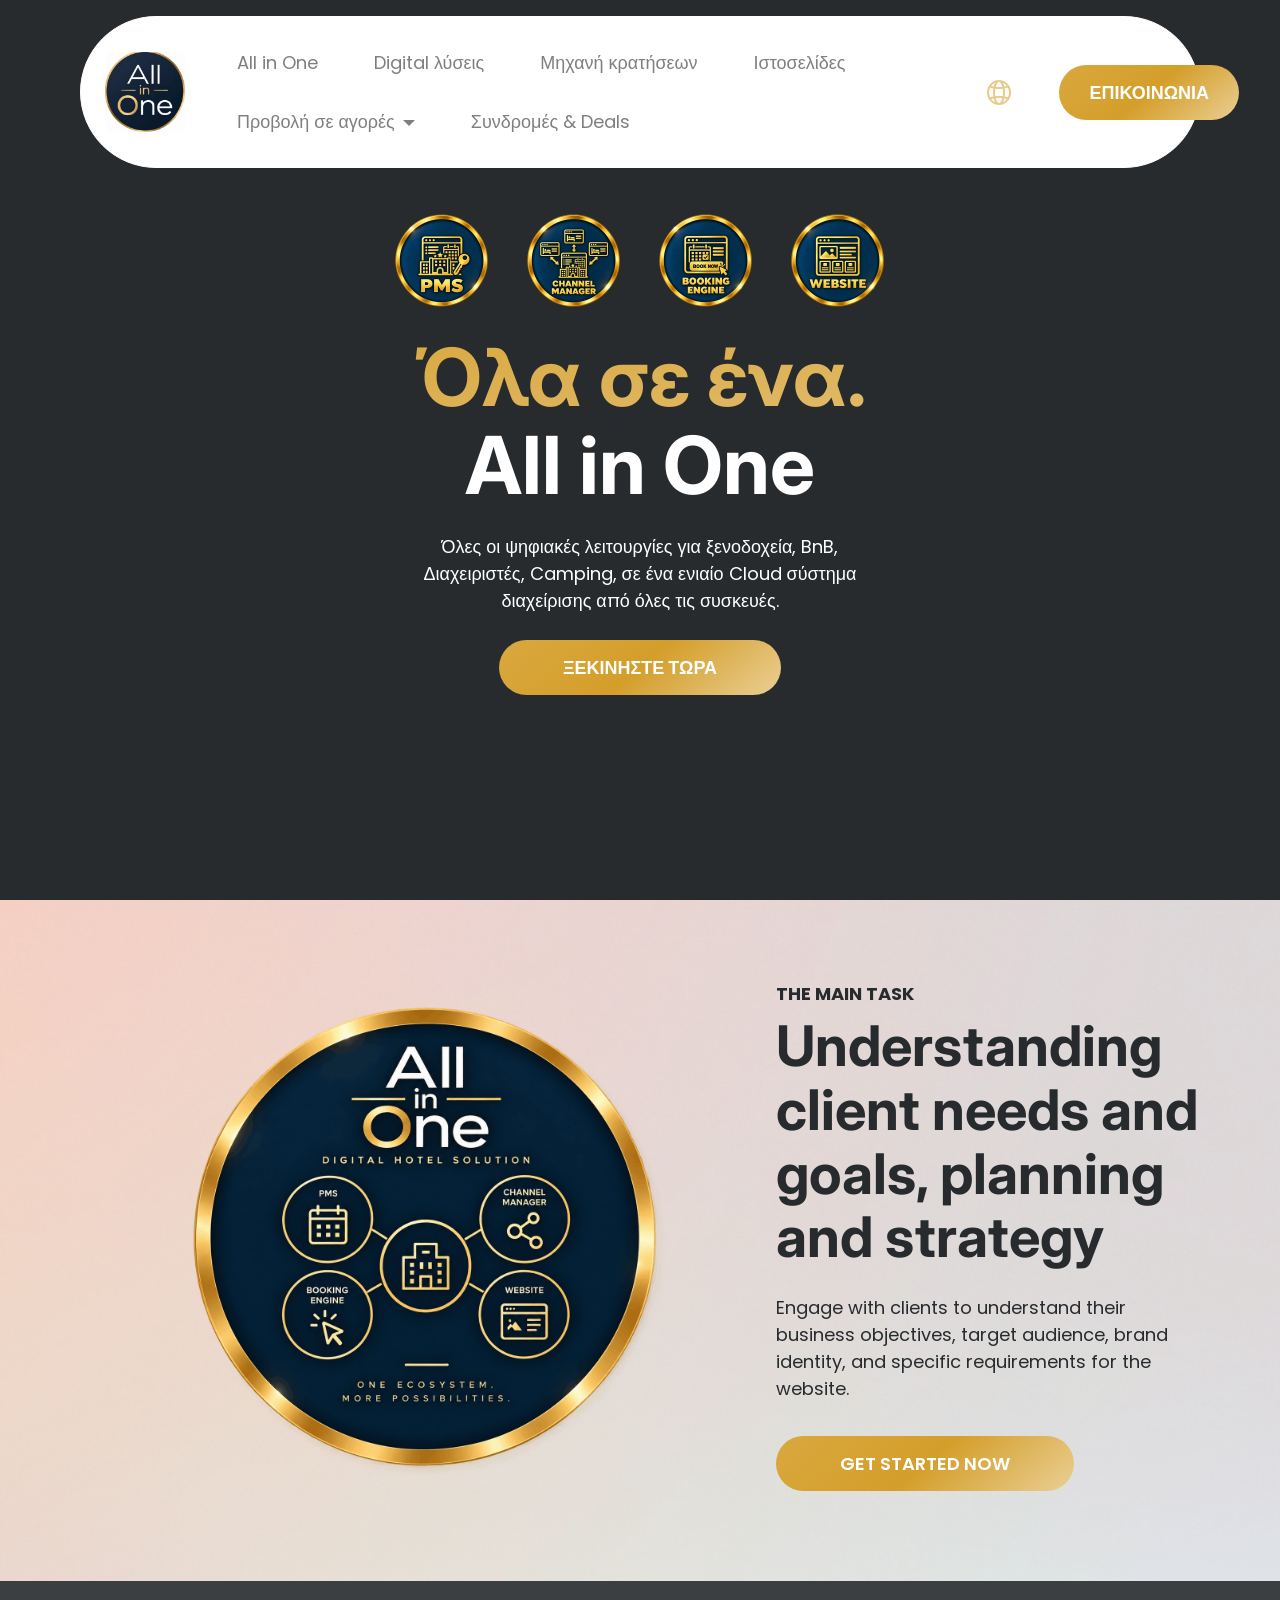
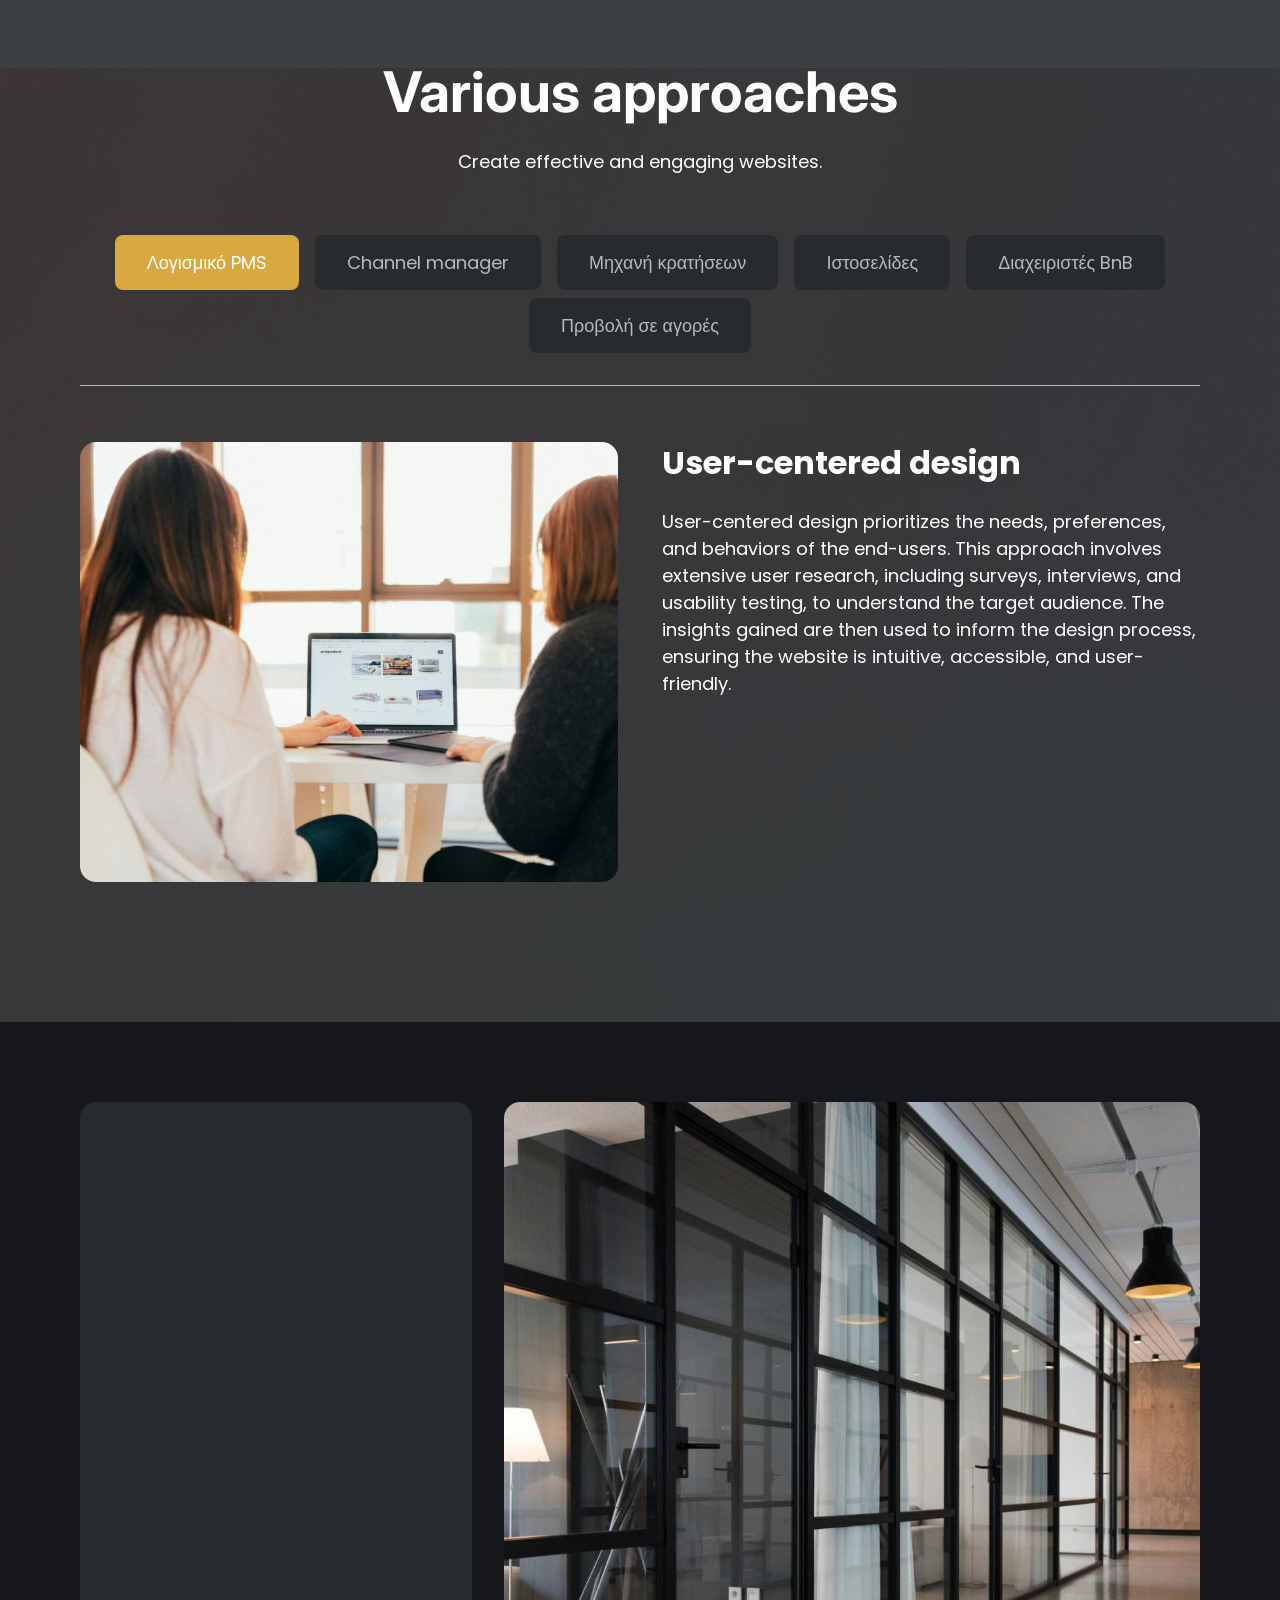
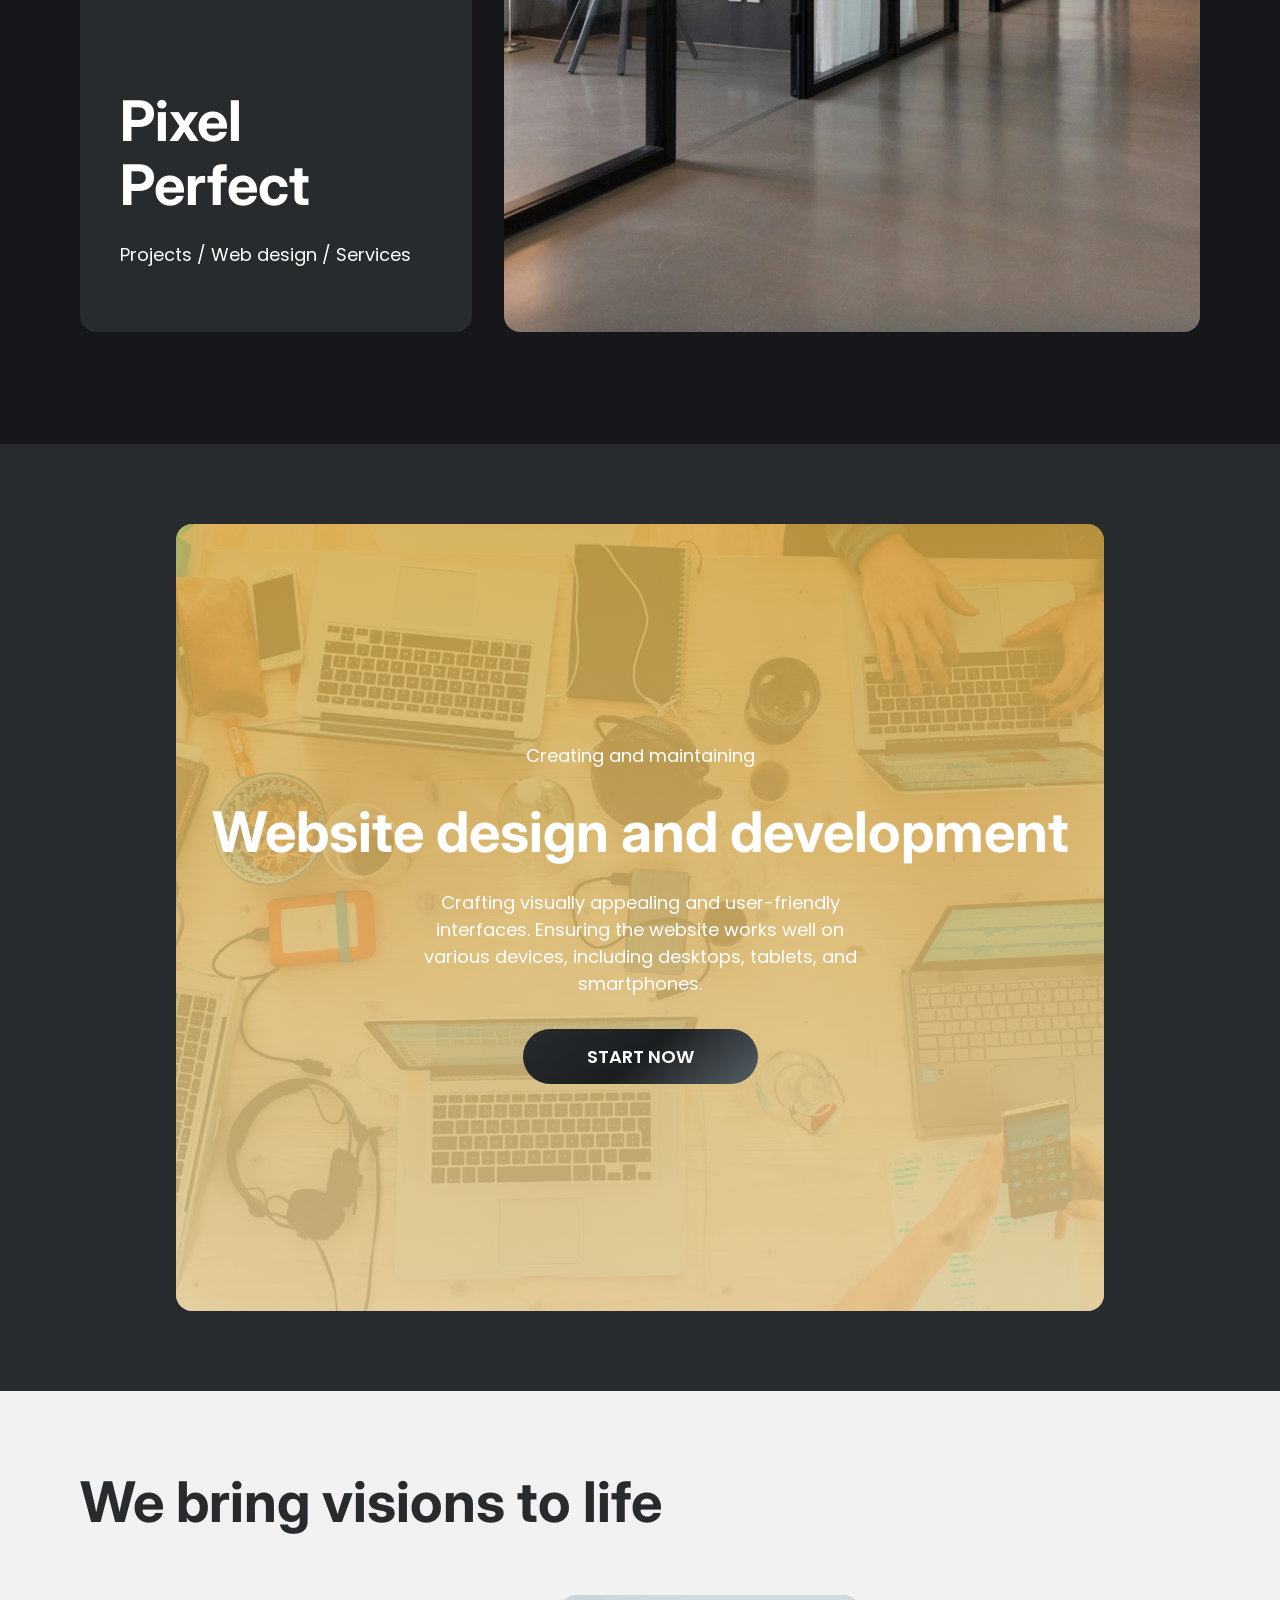
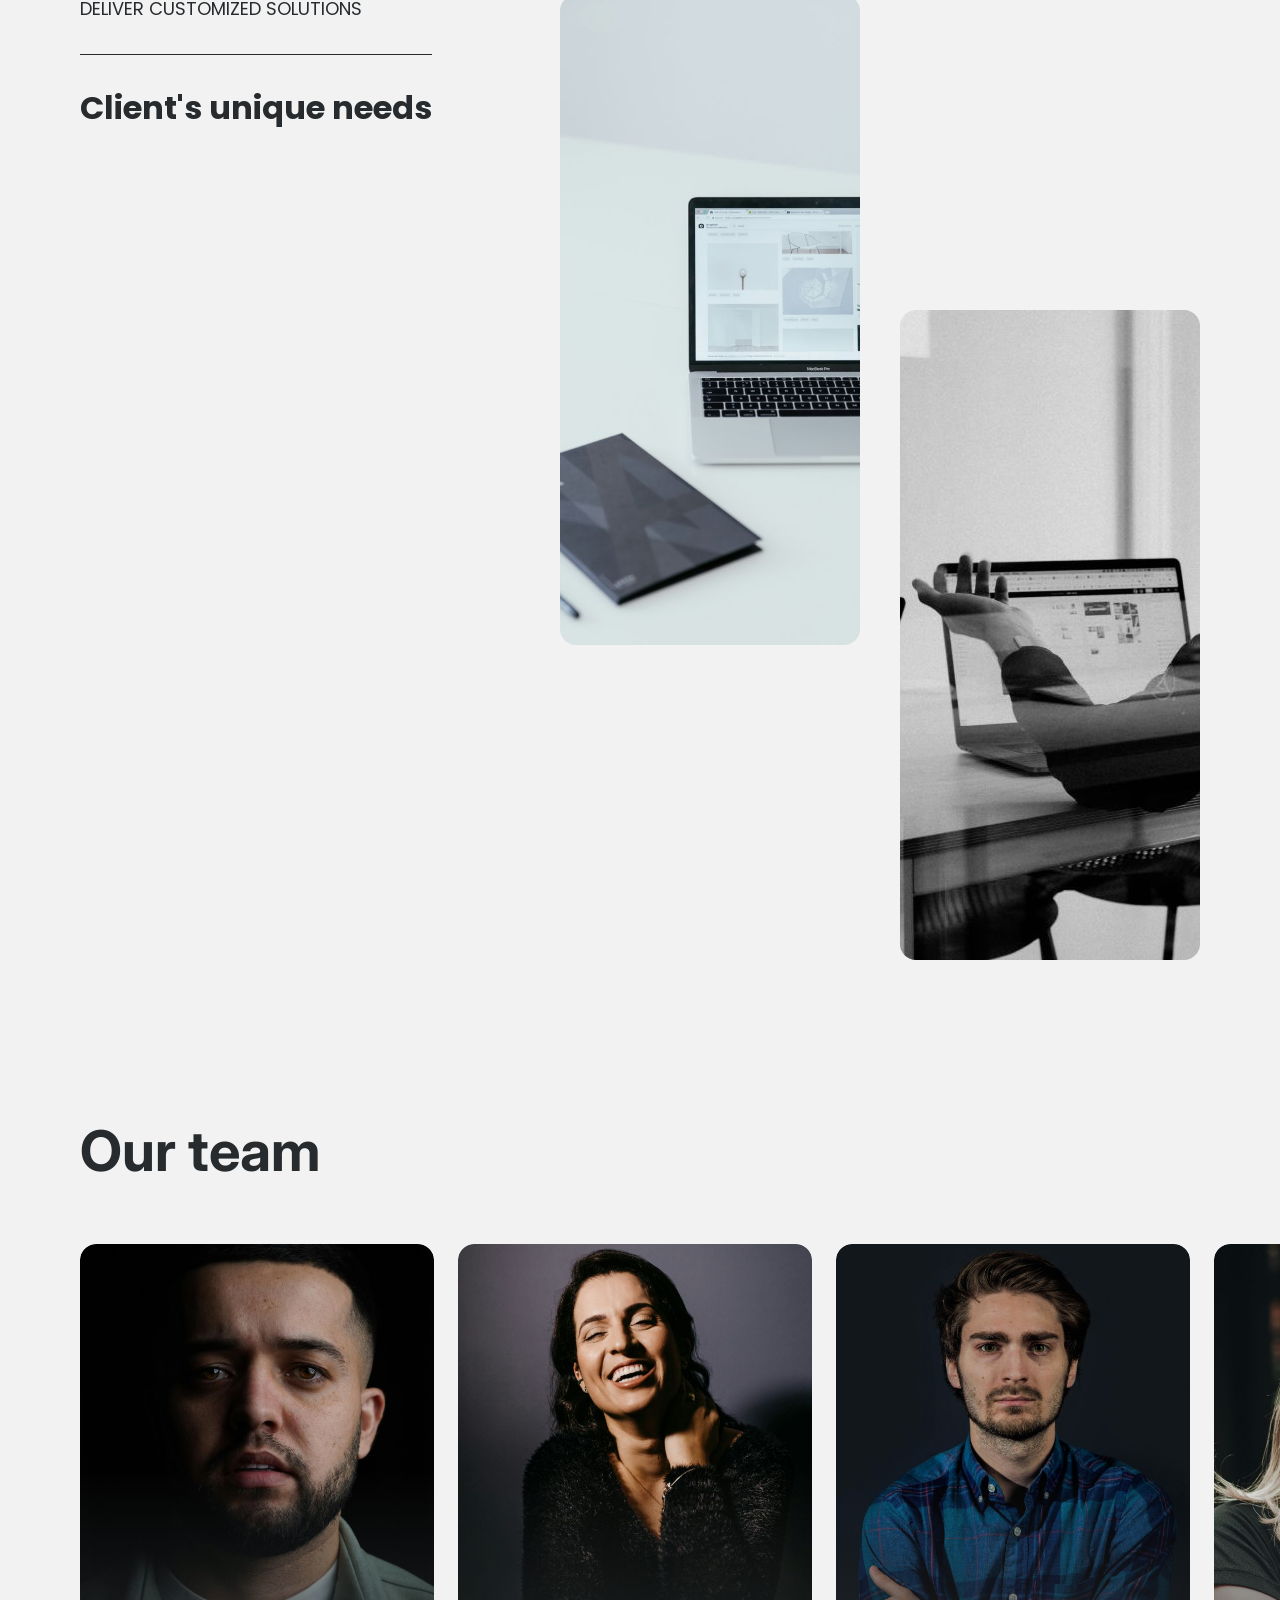
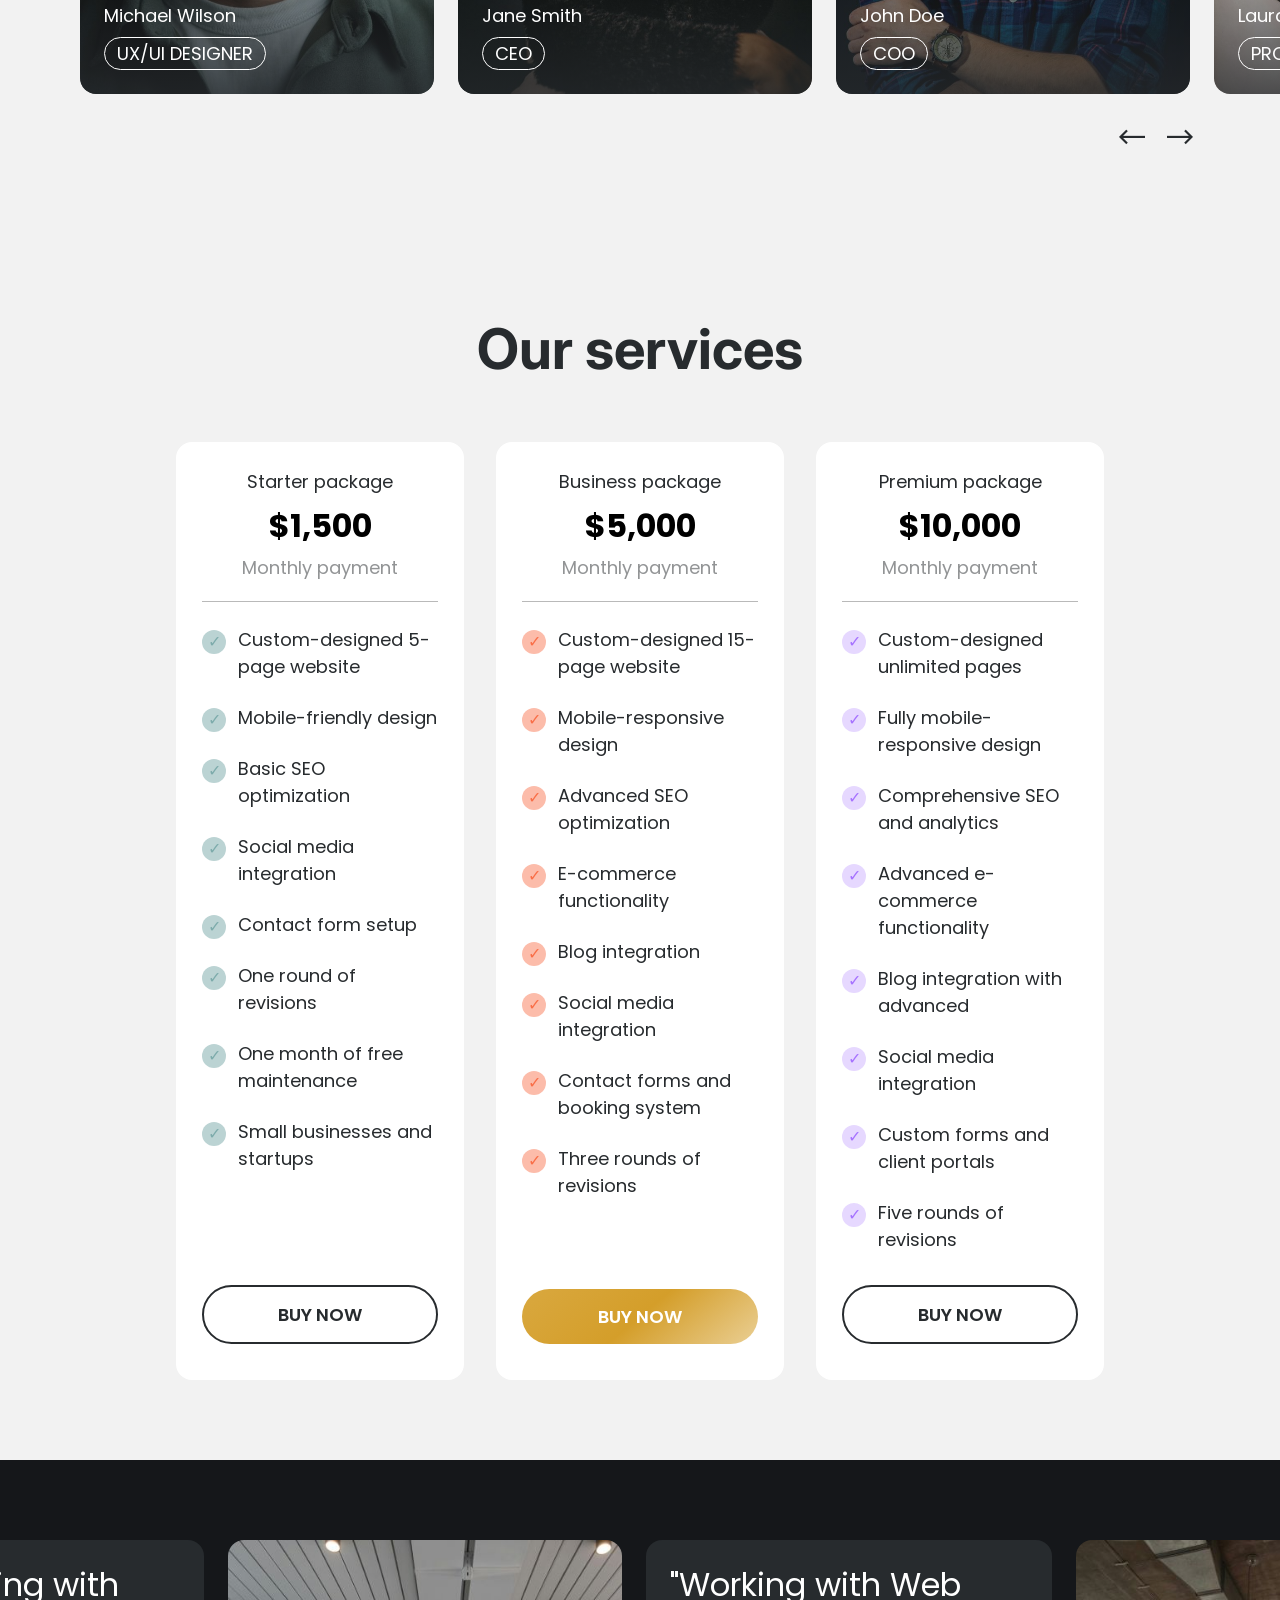
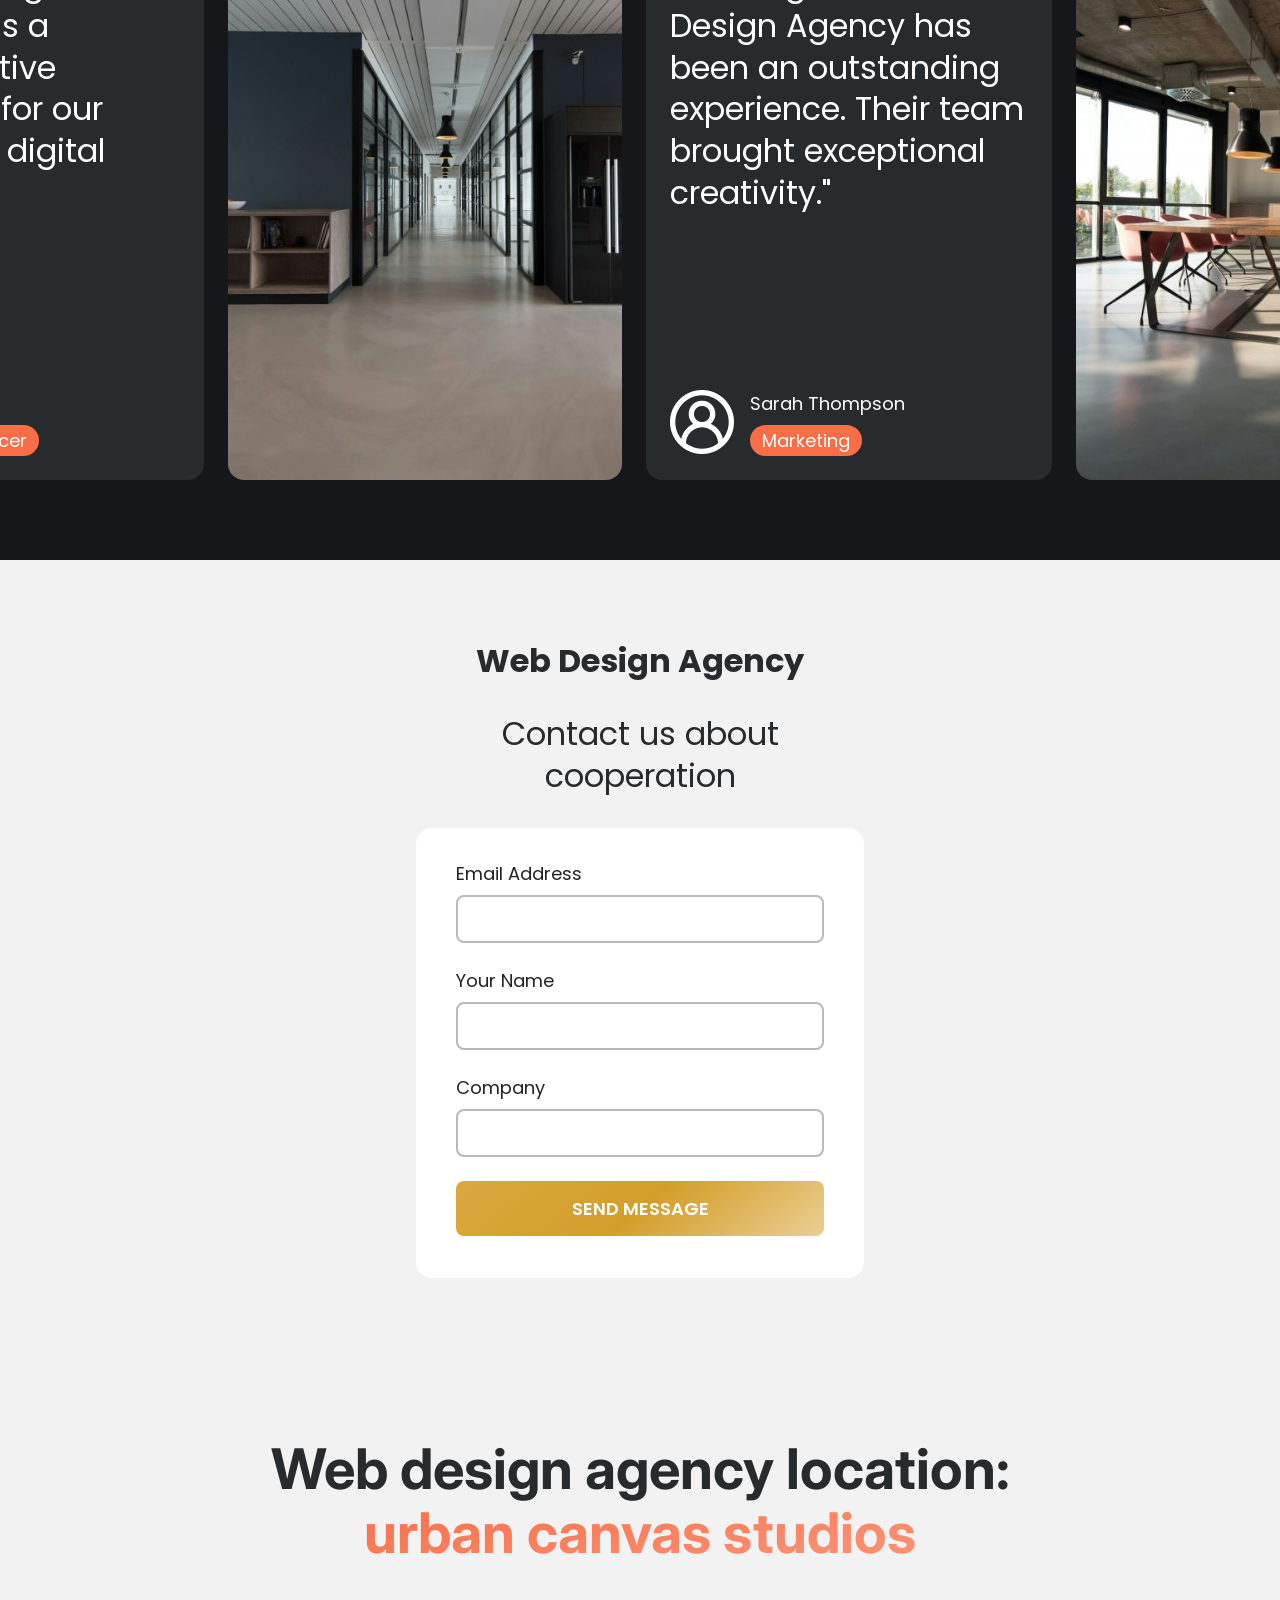
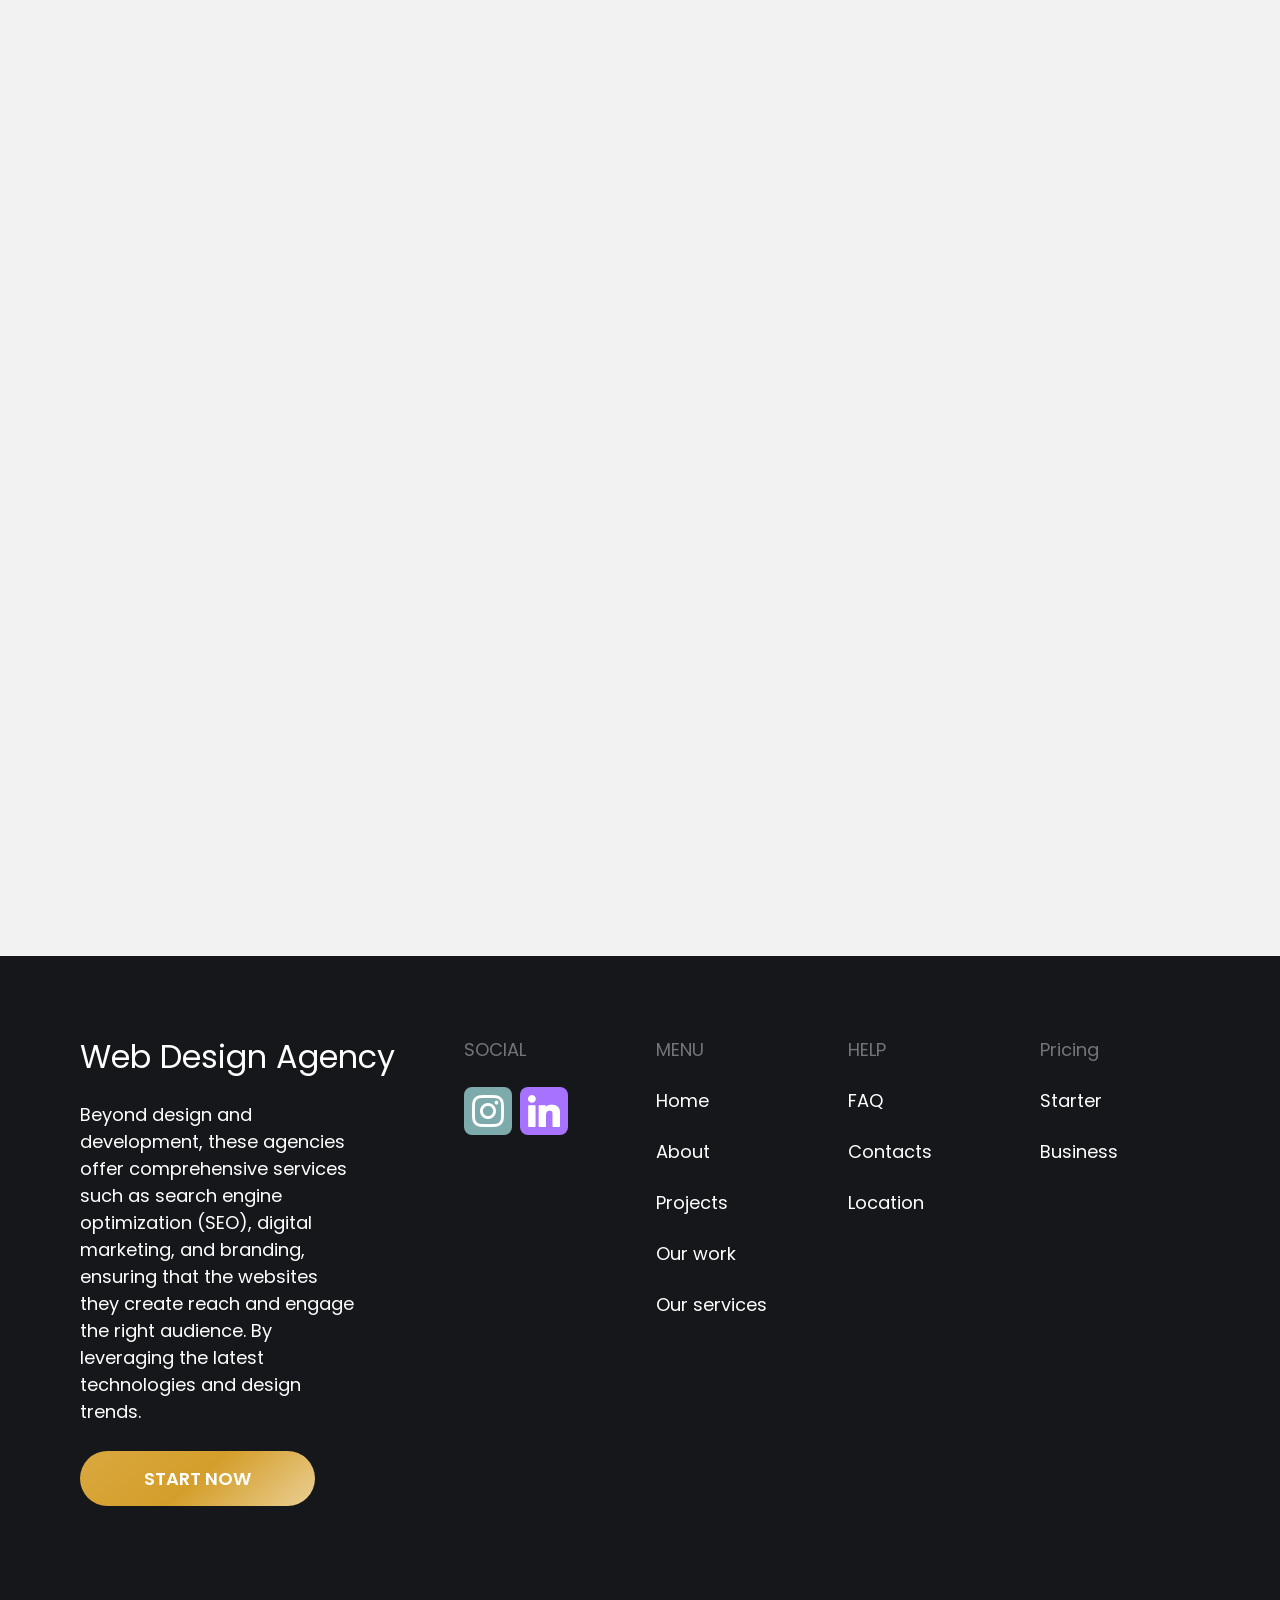
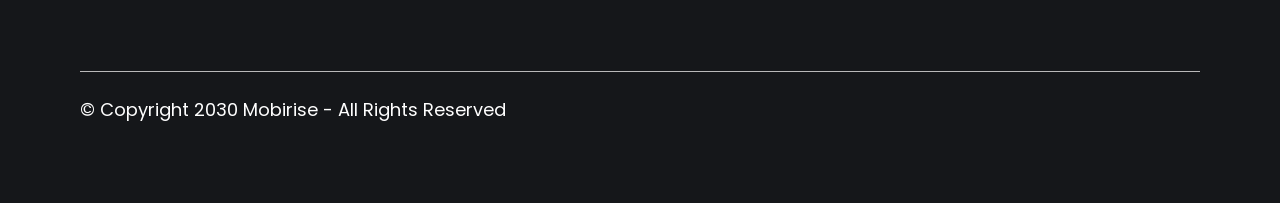
==== index.html @ 9975ed6d "create github pages" ====
<!DOCTYPE html>
<html  >
<head>
  
  <meta charset="UTF-8">
  <meta http-equiv="X-UA-Compatible" content="IE=edge">
  
  <meta name="viewport" content="width=device-width, initial-scale=1, minimum-scale=1">
  <link rel="shortcut icon" href="assets/images/all-in-one-rundes-logo-new-1-160x160.png" type="image/x-icon">
  <meta name="description" content="">
  
  
  <title>Home</title>
  <link rel="stylesheet" href="assets/web/assets/mobirise-icons2/mobirise2.css">
  <link rel="stylesheet" href="assets/bootstrap/css/bootstrap.min.css">
  <link rel="stylesheet" href="assets/parallax/jarallax.css">
  <link rel="stylesheet" href="assets/dropdown/css/style.css">
  <link rel="stylesheet" href="assets/socicon/css/styles.css">
  <link rel="stylesheet" href="assets/theme/css/style.css">
  <link rel="preload" href="https://fonts.googleapis.com/css?family=Inter:100,200,300,400,500,600,700,800,900,100i,200i,300i,400i,500i,600i,700i,800i,900i&display=swap" as="style" onload="this.onload=null;this.rel='stylesheet'">
  <noscript><link rel="stylesheet" href="https://fonts.googleapis.com/css?family=Inter:100,200,300,400,500,600,700,800,900,100i,200i,300i,400i,500i,600i,700i,800i,900i&display=swap"></noscript>
  <link rel="preload" href="https://fonts.googleapis.com/css?family=Poppins:100,100i,200,200i,300,300i,400,400i,500,500i,600,600i,700,700i,800,800i,900,900i&display=swap" as="style" onload="this.onload=null;this.rel='stylesheet'">
  <noscript><link rel="stylesheet" href="https://fonts.googleapis.com/css?family=Poppins:100,100i,200,200i,300,300i,400,400i,500,500i,600,600i,700,700i,800,800i,900,900i&display=swap"></noscript>
  <link rel="preload" as="style" href="assets/mobirise/css/mbr-additional.css?v=ibZTg7"><link rel="stylesheet" href="assets/mobirise/css/mbr-additional.css?v=ibZTg7" type="text/css">

  
  
  

</head>
<body>
  
  <section data-bs-version="5.1" class="menu menu01 flexm5 cid-ugTWN2y5vU" once="menu" id="menu01-1">
    

    <div class="container-fluid">
        <nav class="navbar navbar-dropdown navbar-fixed-top navbar-expand-lg">
            <div class="menu-container">
                <div class="navbar-brand">
				<span class="navbar-logo">
					<a href="file:///Users/andreasstefanis/Library/Application%20Support/Mobirise.com/Mobirise/andreas_0040stefanis_002dconsulting_002ede/addons/flexm5/components/index.html">
						<img src="assets/images/all-in-one-rundes-logo-new-1-160x160.png" alt="" style="height: 5rem;">
					</a>
				</span>
                    
                </div>
                <button class="navbar-toggler" type="button" data-toggle="collapse" data-bs-toggle="collapse" data-target="#navbarSupportedContent" data-bs-target="#navbarSupportedContent" aria-controls="navbarNavAltMarkup" aria-expanded="false" aria-label="Toggle navigation">
                    <div class="hamburger">
                        <span></span>
                        <span></span>
                        <span></span>
                        <span></span>
                    </div>
                </button>
                <div class="collapse navbar-collapse" id="navbarSupportedContent">
                    <ul class="navbar-nav nav-dropdown" data-app-modern-menu="true"><li class="nav-item">
                            <a class="nav-link link text-primary display-4" href="file:///Users/andreasstefanis/Library/Application%20Support/Mobirise.com/Mobirise/andreas_0040stefanis_002dconsulting_002ede/addons/flexm5/components/index.html">All in One</a>
                        </li><li class="nav-item"><a class="nav-link link text-primary display-4" href="file:///Users/andreasstefanis/Library/Application%20Support/Mobirise.com/Mobirise/andreas_0040stefanis_002dconsulting_002ede/addons/flexm5/components/index.html">Digital λύσεις</a></li><li class="nav-item"><a class="nav-link link text-primary display-4" href="file:///Users/andreasstefanis/Library/Application%20Support/Mobirise.com/Mobirise/andreas_0040stefanis_002dconsulting_002ede/addons/flexm5/components/index.html">Μηχανή κρατήσεων</a></li><li class="nav-item"><a class="nav-link link text-primary display-4" href="file:///Users/andreasstefanis/Library/Application%20Support/Mobirise.com/Mobirise/andreas_0040stefanis_002dconsulting_002ede/addons/flexm5/components/index.html">Ιστοσελίδες</a></li><li class="nav-item dropdown"><a class="nav-link link text-primary dropdown-toggle display-4" href="file:///Users/andreasstefanis/Library/Application%20Support/Mobirise.com/Mobirise/andreas_0040stefanis_002dconsulting_002ede/addons/flexm5/components/index.html" data-toggle="dropdown-submenu" data-bs-toggle="dropdown" data-bs-auto-close="outside" aria-expanded="false">Προβολή σε αγορές</a><div class="dropdown-menu" aria-labelledby="dropdown-324"><a class="text-primary dropdown-item display-4" href="file:///Users/andreasstefanis/Library/Application%20Support/Mobirise.com/Mobirise/andreas_0040stefanis_002dconsulting_002ede/addons/flexm5/components/index.html">Campings</a><a class="text-primary show dropdown-item display-4" href="file:///Users/andreasstefanis/Library/Application%20Support/Mobirise.com/Mobirise/andreas_0040stefanis_002dconsulting_002ede/addons/flexm5/components/index.html">Padel</a><a class="text-primary show dropdown-item display-4" href="file:///Users/andreasstefanis/Library/Application%20Support/Mobirise.com/Mobirise/andreas_0040stefanis_002dconsulting_002ede/addons/flexm5/components/index.html">secret-deals-hotels</a></div></li>
                        
                        
                        <li class="nav-item">
                            <a class="nav-link link text-primary display-4" href="#pricing01-e">Συνδρομές &amp; Deals</a>
                        </li></ul>
                    <div class="icons-menu">
                        <a class="iconfont-wrapper" href="#">
                            <span class="p-2 mbr-iconfont mobi-mbri-globe-2 mobi-mbri"></span>
                        </a>
                        
                        
                        
                    </div>
                    <div class="navbar-buttons mbr-section-btn"><a class="btn btn-secondary display-4" href="#">ΕΠΙΚΟΙΝΩΝΙΑ</a></div>
                </div>
            </div>
        </nav>
    </div>
</section>

<section data-bs-version="5.1" class="header01 flexm5 cid-vvbSamHc4R mbr-fullscreen" id="header01-1">
	

	
	

	<div class="container-fluid">
		<div class="row">
			<div class="col-12">
				<div class="content-wrapper">
					<div class="clients-wrapper">
						<div class="clients-wrap">
							<div class="item features-image">
								<div class="item-wrapper">
									<div class="item-img">
										<img src="assets/images/pms-200x200.png" alt="" title="">
									</div>
								</div>
							</div>
							<div class="item features-image">
								<div class="item-wrapper">
									<div class="item-img">
										<img src="assets/images/channel20manager-200x200.png" alt="" title="">
									</div>
								</div>
							</div>
							<div class="item features-image">
								<div class="item-wrapper">
									<div class="item-img">
										<img src="assets/images/bookingengine-200x200.png" alt="" title="">
									</div>
								</div>
							</div>
							<div class="item features-image">
								<div class="item-wrapper">
									<div class="item-img">
										<img src="assets/images/website-200x200.png" alt="" title="">
									</div>
								</div>
							</div>
							
							
						</div>
					</div>
					<h1 class="mbr-section-title mbr-fonts-style display-1">
						<strong><span><b>Όλα σε ένα.</b></span><br>All in One</strong></h1>
					<div class="text-wrapper">
						<p class="mbr-text mbr-fonts-style display-4">
							Όλες οι ψηφιακές λειτουργίες για ξενοδοχεία, BnB, Διαχειριστές, Camping, σε ένα ενιαίο Cloud σύστημα διαχείρισης από όλες τις συσκευές.</p>
					</div>
					<div class="mbr-section-btn"><a class="btn btn-secondary display-4" href="#">ΞΕΚΙΝΗΣΤΕ ΤΩΡΑ</a></div>
				</div>
			</div>
		</div>
	</div>
</section>

<section data-bs-version="5.1" class="article01 flexm5 cid-ugTWT8InOz" id="article01-6">
    

    
    <div class="mbr-overlay" style="opacity: 0.6; background-color: rgb(242, 242, 242);"></div>

    <div class="container-fluid">
        <div class="row items-wrapper">
            <div class="col-12 col-lg-5 card">
				<div class="image-wrapper">
					<img src="assets/images/all-in-one-products-1254x1254.png" alt="">
				</div>
            </div>
            <div class="col-12 col-lg-6 card">
                <div class="content-wrapper">
                    <p class="mbr-desc mbr-fonts-style display-4">
                        <strong>THE MAIN TASK </strong>
                    </p>
                    <h2 class="mbr-section-title mbr-fonts-style display-5">
                        <strong>Understanding client needs and goals, planning and strategy</strong>
                    </h2>
                    <p class="mbr-text mbr-fonts-style display-4">
                        Engage with clients to understand their business objectives, target audience, brand identity,
                        and specific requirements for the website.
                    </p>
                    <div class="mbr-section-btn">
                        <a class="btn btn-secondary display-4" href="#">
                            GET STARTED NOW
                        </a>
                    </div>
                </div>
            </div>
        </div>
    </div>
</section>

<section data-bs-version="5.1" class="tabs01 flexm5 cid-ugTWXQjfkY mbr-parallax-background" id="tabs01-a">
    

    
    <div class="mbr-overlay" style="opacity: 0.9; background-color: rgb(39, 43, 46);"></div>

    <div class="container-fluid">
        <div class="row">
            <div class="col-12">
                <div class="content-wrapper">
                    <h2 class="mbr-section-title mbr-fonts-style display-5">
                        <strong>Various approaches</strong>
                    </h2>
                    <p class="mbr-text mbr-fonts-style display-4">
                        Create effective and engaging websites.
                    </p>
                </div>
                <div class="tabs-wrapper">
                    <ul class="nav nav-tabs" role="tablist">
                        <li class="nav-item first mbr-fonts-style"><a class="nav-link show mbr-fonts-style active display-4" role="tab" data-toggle="tab" data-bs-toggle="tab" href="#tabs01-a_tab0" aria-selected="true">Λογισμικό PMS</a></li>
                        <li class="nav-item"><a class="nav-link mbr-fonts-style active display-4" role="tab" data-toggle="tab" data-bs-toggle="tab" href="#tabs01-a_tab1" aria-selected="true">Channel manager</a></li>
                        <li class="nav-item"><a class="nav-link mbr-fonts-style active display-4" role="tab" data-toggle="tab" data-bs-toggle="tab" href="#tabs01-a_tab2" aria-selected="true">Μηχανή κρατήσεων</a></li>
                        <li class="nav-item"><a class="nav-link mbr-fonts-style active display-4" role="tab" data-toggle="tab" data-bs-toggle="tab" href="#tabs01-a_tab3" aria-selected="true">Ιστοσελίδες</a></li>
                        <li class="nav-item"><a class="nav-link mbr-fonts-style active display-4" role="tab" data-toggle="tab" data-bs-toggle="tab" href="#tabs01-a_tab4" aria-selected="true">Διαχειριστές BnB</a></li>
                        <li class="nav-item"><a class="nav-link mbr-fonts-style active display-4" role="tab" data-toggle="tab" data-bs-toggle="tab" href="#tabs01-a_tab5" aria-selected="true">Προβολή σε αγορές</a></li>
                    </ul>
                </div>
                <div class="tab-content">
                    <div id="tab1" class="tab-pane in active" role="tabpanel">
                        <div class="content-wrapper">
                            <div class="image-wrapper">
                                <img src="assets/images/image18.jpg" alt="">
                            </div>
                            <div class="text-wrapper">
                                <h4 class="item-title mbr-fonts-style display-7">
                                    <strong>User-centered design</strong>
                                </h4>
                                <div class="text-wrap">
                                    <p class="item-text mbr-fonts-style display-4">
                                        User-centered design prioritizes the needs, preferences, and behaviors of the
                                        end-users. This approach involves extensive user research, including surveys,
                                        interviews, and usability testing, to understand the target audience. The
                                        insights gained are then used to inform the design process, ensuring the website
                                        is intuitive, accessible, and user-friendly.
                                    </p>
                                </div>
                            </div>
                        </div>
                    </div>
                    <div id="tab2" class="tab-pane" role="tabpanel">
                        <div class="content-wrapper">
                            <div class="image-wrapper">
                                <img src="assets/images/image2.jpg" alt="">
                            </div>
                            <div class="text-wrapper">
                                <h4 class="item-title mbr-fonts-style display-7">
                                    <strong>Mobile-first design</strong>
                                </h4>
                                <div class="text-wrap">
                                    <p class="item-text mbr-fonts-style display-4">
                                        With the increasing use of mobile devices, many web design agencies adopt a
                                        mobile-first approach. This strategy involves designing the mobile version of a
                                        website first, then scaling up for larger screens. This ensures that the site is
                                        optimized for mobile users, providing a seamless experience on smartphones and
                                        tablets.
                                    </p>
                                </div>
                            </div>
                        </div>
                    </div>
                    <div id="tab3" class="tab-pane" role="tabpanel">
                        <div class="content-wrapper">
                            <div class="image-wrapper">
                                <img src="assets/images/background4.jpg" alt="">
                            </div>
                            <div class="text-wrapper">
                                <h4 class="item-title mbr-fonts-style display-7">
                                    <strong>Responsive web design</strong>
                                </h4>
                                <div class="text-wrap">
                                    <p class="item-text mbr-fonts-style display-4">
                                        Responsive web design ensures that a website adapts to different screen sizes
                                        and devices. By using flexible grids, layouts, and images, a responsive design
                                        provides an optimal viewing experience across a wide range of devices, from
                                        desktops to mobile phones. This approach is crucial for reaching a diverse
                                        audience.
                                    </p>
                                </div>
                            </div>
                        </div>
                    </div>
                    <div id="tab4" class="tab-pane" role="tabpanel">
                        <div class="content-wrapper">
                            <div class="image-wrapper">
                                <img src="assets/images/image13.jpg" alt="">
                            </div>
                            <div class="text-wrapper">
                                <h4 class="item-title mbr-fonts-style display-7">
                                    <strong>Agile development</strong>
                                </h4>
                                <div class="text-wrap">
                                    <p class="item-text mbr-fonts-style display-4">
                                        Agile development is a collaborative and iterative approach that emphasizes
                                        flexibility and customer feedback. Web design agencies using this method work in
                                        sprints, regularly delivering small updates and enhancements. This allows for
                                        continuous improvement based on user feedback and changing requirements,
                                        resulting in a more refined final product.
                                    </p>
                                </div>
                            </div>
                        </div>
                    </div>
                    <div id="tab5" class="tab-pane" role="tabpanel">
                        <div class="content-wrapper">
                            <div class="image-wrapper">
                                <img src="assets/images/image4.jpg" alt="">
                            </div>
                            <div class="text-wrapper">
                                <h4 class="item-title mbr-fonts-style display-7">
                                    <strong>Content-first design</strong>
                                </h4>
                                <div class="text-wrap">
                                    <p class="item-text mbr-fonts-style display-4">
                                        Content-first design focuses on the content as the primary driver of the design
                                        process. By prioritizing the website’s content early in the design phase,
                                        agencies ensure that the layout and structure effectively support and highlight
                                        the message. This approach is particularly useful for content-heavy sites like
                                        blogs, news sites, and corporate websites.
                                    </p>
                                </div>
                            </div>
                        </div>
                    </div>
                    <div id="tab6" class="tab-pane" role="tabpanel">
                        <div class="content-wrapper">
                            <div class="image-wrapper">
                                <img src="assets/images/image24.jpg" alt="">
                            </div>
                            <div class="text-wrapper">
                                <h4 class="item-title mbr-fonts-style display-7">
                                    <strong>Minimalist design</strong>
                                </h4>
                                <div class="text-wrap">
                                    <p class="item-text mbr-fonts-style display-4">
                                        Minimalist design emphasizes simplicity and clarity, stripping away unnecessary
                                        elements to focus on essential features and content. This approach creates
                                        clean, elegant websites that are easy to navigate and fast to load. It’s
                                        particularly effective for businesses that want to convey a sense of
                                        sophistication and modernity.
                                    </p>
                                </div>
                            </div>
                        </div>
                    </div>
                </div>
            </div>
        </div>
    </div>
</section>

<section data-bs-version="5.1" class="features04 flexm5 cid-ugTWPMoBld" id="features04-4">
    

    
    

    <div class="container-fluid">
        <div class="row">
            <div class="col-12">
                <div class="items-wrapper">
                    <div class="item features-image">
                        <div class="item-wrapper">
                            <div class="item-content">
                                <div class="title-wrap">
                                    <h4 class="item-title mbr-fonts-style display-5">
                                        <strong>Pixel Perfect</strong>
                                    </h4>
                                    <p class="item-desc mbr-fonts-style display-4">
                                        Projects / Web design / Services
                                    </p>
                                </div>
                            </div>
                            <div class="item-img">
                                <img src="assets/images/background2.jpg" alt="">
                            </div>
                        </div>
                    </div>
                </div>
            </div>
        </div>
    </div>
</section>

<section data-bs-version="5.1" class="article03 flexm5 cid-ugTWTLQ2cc" id="article03-7">
    

    
    

    <div class="container-fluid">
        <div class="row items-wrapper">
            <div class="col-12 col-lg-10">
                <div class="card-wrapper">
                    <div class="image-wrapper">
                        <img src="assets/images/background4.jpg" alt="">
                    </div>
                   <div class="content-wrap">
                       <p class="mbr-desc mbr-fonts-style display-4">
                           Creating and maintaining
                       </p>
                       <h2 class="mbr-section-title mbr-fonts-style display-5">
                           <strong>Website design and development</strong>
                       </h2>
                       <div class="text-wrapper">
                           <p class="mbr-text mbr-fonts-style display-4">
                               Crafting visually appealing and user-friendly interfaces. Ensuring the website works well on
                               various devices, including desktops, tablets, and smartphones.
                           </p>
                       </div>
                       <div class="mbr-section-btn">
                           <a class="btn btn-primary display-4" href="#">
                               START NOW
                           </a>
                       </div>
                   </div>
                </div>
            </div>
        </div>
    </div>
</section>

<section data-bs-version="5.1" class="gallery01 flexm5 cid-ugTX1K6sU6" id="gallery01-b">
    

    
    

    <div class="container-fluid">
        <div class="row items-wrap">
            <div class="col-12">
				<div class="title-wrapper">
                    <h2 class="mbr-section-title mbr-fonts-style display-5">
                        <strong>We bring visions to life</strong>
                    </h2>
                </div>
            </div>
            <div class="col-12 col-lg-4">
                <div class="content-wrapper">
                    <p class="mbr-desc mbr-fonts-style display-4">
                        DELIVER CUSTOMIZED SOLUTIONS
                    </p>
                    <h3 class="mbr-section-subtitle mbr-fonts-style display-7">
                        <strong>Client's unique needs</strong>
                    </h3>
                </div>
            </div>
            <div class="col-12 col-lg-7">
                <div class="items-wrapper">
                    <div class="item features-image">
                        <div class="item-wrapper">
                            <div class="item-img">
                                <img src="assets/images/image11.jpg" alt="" title="">
                            </div>
                        </div>
                    </div>
                    <div class="item features-image">
                        <div class="item-wrapper">
                            <div class="item-img">
                                <img src="assets/images/image12.jpg" alt="" title="">
                            </div>
                        </div>
                    </div>
                </div>
            </div>
        </div>
    </div>
</section>

<section data-bs-version="5.1" class="slider03 mbr-embla flexm5 cid-ugTX3dI7IV" id="slider03-d">
    
    

    <div class="container-fluid">
        <div class="row">
            <div class="col-12">
                <div class="title-wrapper">
                    <h2 class="mbr-section-title mbr-fonts-style display-5">
                        <strong>Our team</strong>
                    </h2>
                </div>
                <div class="embla" data-skip-snaps="true" data-align="center" data-contain-scroll="trimSnaps" data-auto-play-interval="4" data-draggable="true">
                    <div class="embla__viewport">
                        <div class="embla__container">
                            <div class="embla__slide slider-image item" style="margin-left: 12px; margin-right: 12px;">
                                <div class="slide-content">
                                    <div class="item-wrapper">
                                        <div class="item-img">
                                            <img src="assets/images/image21.jpg" alt="">
                                        </div>
                                        <div class="item-content">
                                            <p class="item-name mbr-fonts-style display-4">
                                                Michael Wilson
                                            </p>
                                            <div class="desc-wrapper">
                                                <p class="item-tag mbr-fonts-style display-4">
                                                    UX/UI DESIGNER
                                                </p>
                                            </div>
                                        </div>
                                    </div>
                                </div>
                            </div>
                            <div class="embla__slide slider-image item" style="margin-left: 12px; margin-right: 12px;">
                                <div class="slide-content">
                                    <div class="item-wrapper">
                                        <div class="item-img">
                                            <img src="assets/images/image7.jpg" alt="">
                                        </div>
                                        <div class="item-content">
                                            <p class="item-name mbr-fonts-style display-4">
                                                Jane Smith
                                            </p>
                                            <div class="desc-wrapper">
                                                <p class="item-tag mbr-fonts-style display-4">
                                                    CEO
                                                </p>
                                            </div>
                                        </div>
                                    </div>
                                </div>
                            </div>
                            <div class="embla__slide slider-image item" style="margin-left: 12px; margin-right: 12px;">
                                <div class="slide-content">
                                    <div class="item-wrapper">
                                        <div class="item-img">
                                            <img src="assets/images/image26.jpg" alt="">
                                        </div>
                                        <div class="item-content">
                                            <p class="item-name mbr-fonts-style display-4">
                                                John Doe
                                            </p>
                                            <div class="desc-wrapper">
                                                <p class="item-tag mbr-fonts-style display-4">
                                                    COO
                                                </p>
                                            </div>
                                        </div>
                                    </div>
                                </div>
                            </div>
                            <div class="embla__slide slider-image item" style="margin-left: 12px; margin-right: 12px;">
                                <div class="slide-content">
                                    <div class="item-wrapper">
                                        <div class="item-img">
                                            <img src="assets/images/image14.jpg" alt="">
                                        </div>
                                        <div class="item-content">
                                            <p class="item-name mbr-fonts-style display-4">
                                                Laura Kim
                                            </p>
                                            <div class="desc-wrapper">
                                                <p class="item-tag mbr-fonts-style display-4">
                                                    PROJECT MANAGER
                                                </p>
                                            </div>
                                        </div>
                                    </div>
                                </div>
                            </div>
                            <div class="embla__slide slider-image item" style="margin-left: 12px; margin-right: 12px;">
                                <div class="slide-content">
                                    <div class="item-wrapper">
                                        <div class="item-img">
                                            <img src="assets/images/image22.jpg" alt="">
                                        </div>
                                        <div class="item-content">
                                            <p class="item-name mbr-fonts-style display-4">
                                                Jessica Hernandez
                                            </p>
                                            <div class="desc-wrapper">
                                                <p class="item-tag mbr-fonts-style display-4">
                                                    SEO
                                                </p>
                                            </div>
                                        </div>
                                    </div>
                                </div>
                            </div>
                            <div class="embla__slide slider-image item" style="margin-left: 12px; margin-right: 12px;">
                                <div class="slide-content">
                                    <div class="item-wrapper">
                                        <div class="item-img">
                                            <img src="assets/images/image17.jpg" alt="">
                                        </div>
                                        <div class="item-content">
                                            <p class="item-name mbr-fonts-style display-4">
                                                Chris Walker
                                            </p>
                                            <div class="desc-wrapper">
                                                <p class="item-tag mbr-fonts-style display-4">
                                                    GRAPHIC DESIGNER
                                                </p>
                                            </div>
                                        </div>
                                    </div>
                                </div>
                            </div>
                            <div class="embla__slide slider-image item" style="margin-left: 12px; margin-right: 12px;">
                                <div class="slide-content">
                                    <div class="item-wrapper">
                                        <div class="item-img">
                                            <img src="assets/images/image1.jpg" alt="">
                                        </div>
                                        <div class="item-content">
                                            <p class="item-name mbr-fonts-style display-4">
                                                Linda Young
                                            </p>
                                            <div class="desc-wrapper">
                                                <p class="item-tag mbr-fonts-style display-4">
                                                    QUALITY ASSURANCE
                                                </p>
                                            </div>
                                        </div>
                                    </div>
                                </div>
                            </div>
                        </div>
                    </div>
                    <button class="embla__button embla__button--prev">
                        <span class="mobi-mbri mobi-mbri-left mbr-iconfont" aria-hidden="true"></span>
                        <span class="sr-only visually-hidden visually-hidden visually-hidden">Previous</span>
                    </button>
                    <button class="embla__button embla__button--next">
                        <span class="mobi-mbri mobi-mbri-right mbr-iconfont" aria-hidden="true"></span>
                        <span class="sr-only visually-hidden visually-hidden visually-hidden">Next</span>
                    </button>
                </div>
            </div>
        </div>
    </div>
</section>

<section data-bs-version="5.1" class="pricing01 flexm5 cid-ugTXe8TPqv" id="pricing01-e">
    

    
    

    <div class="container-fluid">
        <div class="row items-wrap">
            <div class="col-12 col-lg-10">
                <div class="content-wrapper">
                    <h2 class="mbr-section-title mbr-fonts-style display-5">
                        <strong>Our services</strong>
                    </h2>
                </div>
            </div>
            <div class="col-12 col-lg-10">
                <div class="items-wrapper">
                    <div class="item features-without-image">
                        <div class="item-wrapper">
                            <div class="card-box">
                                <h4 class="item-title mbr-fonts-style display-4">
                                    Starter package
                                </h4>
                                <p class="item-price mbr-fonts-style display-7">
                                    <strong>$1,500</strong>
                                </p>
                                <p class="item-desc mbr-fonts-style display-4">
                                    Monthly payment
                                </p>
                                <div class="border-wrap"></div>
                                <div class="list-wrapper">
                                    <ul class="list mbr-fonts-style list_1 display-4">
                                        <li class="item-wrap">Custom-designed 5-page website</li>
                                        <li class="item-wrap">Mobile-friendly design</li>
                                        <li class="item-wrap">Basic SEO optimization</li>
                                        <li class="item-wrap">Social media integration</li>
                                        <li class="item-wrap">Contact form setup</li>
                                        <li class="item-wrap">One round of revisions</li>
                                        <li class="item-wrap">One month of free maintenance</li>
                                        <li class="item-wrap">Small businesses and startups</li>
                                    </ul>
                                </div>
                            </div>
                            <div class="mbr-section-btn">
                                <a class="btn btn-primary-outline display-4" href="#">
                                    BUY NOW
                                </a>
                            </div>
                        </div>
                    </div>
                    <div class="item features-without-image">
                        <div class="item-wrapper">
                            <div class="card-box">
                                <h4 class="item-title mbr-fonts-style display-4">
                                    Business package
                                </h4>
                                <p class="item-price mbr-fonts-style display-7">
                                    <strong>$5,000</strong>
                                </p>
                                <p class="item-desc mbr-fonts-style display-4">
                                    Monthly payment
                                </p>
                                <div class="border-wrap"></div>
                                <div class="list-wrapper">
                                    <ul class="list mbr-fonts-style list_2 display-4">
                                        <li class="item-wrap">Custom-designed 15-page website</li>
                                        <li class="item-wrap">Mobile-responsive design</li>
                                        <li class="item-wrap">Advanced SEO optimization</li>
                                        <li class="item-wrap">E-commerce functionality</li>
                                        <li class="item-wrap">Blog integration</li>
                                        <li class="item-wrap">Social media integration</li>
                                        <li class="item-wrap">Contact forms and booking system</li>
                                        <li class="item-wrap">Three rounds of revisions</li>
                                    </ul>
                                </div>
                            </div>
                            <div class="mbr-section-btn">
                                <a class="btn btn-secondary display-4" href="#">
                                    BUY NOW
                                </a>
                            </div>
                        </div>
                    </div>
                    <div class="item features-without-image">
                        <div class="item-wrapper">
                            <div class="card-box">
                                <h4 class="item-title mbr-fonts-style display-4">
                                    Premium package
                                </h4>
                                <p class="item-price mbr-fonts-style display-7">
                                    <strong>$10,000</strong>
                                </p>
                                <p class="item-desc mbr-fonts-style display-4">
                                    Monthly payment
                                </p>
                                <div class="border-wrap"></div>
                                <div class="list-wrapper">
                                    <ul class="list mbr-fonts-style list_3 display-4">
                                        <li class="item-wrap">Custom-designed unlimited pages</li>
                                        <li class="item-wrap">Fully mobile-responsive design</li>
                                        <li class="item-wrap">Comprehensive SEO and analytics</li>
                                        <li class="item-wrap">Advanced e-commerce functionality </li>
                                        <li class="item-wrap">Blog integration with advanced</li>
                                        <li class="item-wrap">Social media integration</li>
                                        <li class="item-wrap">Custom forms and client portals</li>
                                        <li class="item-wrap">Five rounds of revisions</li>
                                    </ul>
                                </div>
                            </div>
                            <div class="mbr-section-btn">
                                <a class="btn btn-primary-outline display-4" href="#">
                                    BUY NOW
                                </a>
                            </div>
                        </div>
                    </div>
                </div>
            </div>
        </div>
    </div>
</section>

<section data-bs-version="5.1" class="slider02 mbr-embla flexm5 cid-ugTX2AOhwX" id="slider02-c">
    
    

    <div class="container-fluid">
        <div class="row">
            <div class="col-12">
                <div class="embla" data-skip-snaps="true" data-align="center" data-contain-scroll="trimSnaps" data-loop="true" data-auto-play="true" data-auto-play-interval="4" data-draggable="true">
                    <div class="embla__viewport">
                        <div class="embla__container">
                            <div class="embla__slide slider-image item" style="margin-left: 12px; margin-right: 12px;">
                                <div class="slide-content">
                                    <div class="item-wrapper">
                                        <div class="item-img">
                                            <img src="assets/images/image20.jpg" alt="">
                                        </div>
                                        <div class="item-content">
                                            <p class="item-text mbr-fonts-style display-7">
                                                "Working with Web Design Agency has been an outstanding
                                                experience. Their team brought exceptional creativity."
                                            </p>
                                            <div class="item-wrap">
                                                <div class="name-wrapper">
                                                    <div class="icon-wrapper">
                                                    <span class="mbr-iconfont mobi-mbri-user-2 mobi-mbri"></span>
                                                    </div>
                                                    <div class="name-wrap">
                                                        <p class="item-name mbr-fonts-style display-4">
                                                            Sarah Thompson
                                                        </p>
                                                        <div class="desc-wrapper">
                                                            <p class="item-tag mbr-fonts-style display-4">
                                                                Marketing
                                                            </p>
                                                        </div>
                                                    </div>
                                                </div>
                                            </div>
                                        </div>
                                    </div>
                                </div>
                            </div>
                            <div class="embla__slide slider-image item" style="margin-left: 12px; margin-right: 12px;">
                                <div class="slide-content">
                                    <div class="item-wrapper">
                                        <div class="item-img">
                                            <img src="assets/images/image25.jpg" alt="">
                                        </div>
                                        <div class="item-content">
                                            <p class="item-text mbr-fonts-style display-7">
                                                "We partnered with Web Design Agency for our company’s
                                                website redesign, and the results have been phenomenal."
                                            </p>
                                            <div class="item-wrap">
                                                <div class="name-wrapper">
                                                    <div class="icon-wrapper">
                                                        <span class="mbr-iconfont mobi-mbri-user-2 mobi-mbri"></span>
                                                    </div>
                                                    <div class="name-wrap">
                                                        <p class="item-name mbr-fonts-style display-4">
                                                            Michael Rodriguez
                                                        </p>
                                                        <div class="desc-wrapper">
                                                            <p class="item-tag mbr-fonts-style display-4">
                                                                CEO
                                                            </p>
                                                        </div>
                                                    </div>
                                                </div>
                                            </div>
                                        </div>
                                    </div>
                                </div>
                            </div>
                            <div class="embla__slide slider-image item" style="margin-left: 12px; margin-right: 12px;">
                                <div class="slide-content">
                                    <div class="item-wrapper">
                                        <div class="item-img">
                                            <img src="assets/images/background2.jpg" alt="">
                                        </div>
                                        <div class="item-content">
                                            <p class="item-text mbr-fonts-style display-7">
                                                "Agency provided innovative solutions that perfectly
                                                aligned with our brand’s vision. They took the time to understand."
                                            </p>
                                            <div class="item-wrap">
                                                <div class="name-wrapper">
                                                    <div class="icon-wrapper">
                                                        <span class="mbr-iconfont mobi-mbri-user-2 mobi-mbri"></span>
                                                    </div>
                                                    <div class="name-wrap">
                                                        <p class="item-name mbr-fonts-style display-4">
                                                            Emily Carter
                                                        </p>
                                                        <div class="desc-wrapper">
                                                            <p class="item-tag mbr-fonts-style display-4">
                                                                Founder
                                                            </p>
                                                        </div>
                                                    </div>
                                                </div>
                                            </div>
                                        </div>
                                    </div>
                                </div>
                            </div>
                            <div class="embla__slide slider-image item" style="margin-left: 12px; margin-right: 12px;">
                                <div class="slide-content">
                                    <div class="item-wrapper">
                                        <div class="item-img">
                                            <img src="assets/images/image16.jpg" alt="">
                                        </div>
                                        <div class="item-content">
                                            <p class="item-text mbr-fonts-style display-7">
                                                "Collaborating with Designs was a transformative experience
                                                for our company’s digital presence."
                                            </p>
                                            <div class="item-wrap">
                                                <div class="name-wrapper">
                                                    <div class="icon-wrapper">
                                                        <span class="mbr-iconfont mobi-mbri-user-2 mobi-mbri"></span>
                                                    </div>
                                                    <div class="name-wrap">
                                                        <p class="item-name mbr-fonts-style display-4">
                                                            David Kim
                                                        </p>
                                                        <div class="desc-wrapper">
                                                            <p class="item-tag mbr-fonts-style display-4">
                                                                Chief Officer
                                                            </p>
                                                        </div>
                                                    </div>
                                                </div>
                                            </div>
                                        </div>
                                    </div>
                                </div>
                            </div>
                        </div>
                    </div>
                    <button class="embla__button embla__button--prev">
                        <span class="mobi-mbri mobi-mbri-left mbr-iconfont" aria-hidden="true"></span>
                        <span class="sr-only visually-hidden visually-hidden visually-hidden">Previous</span>
                    </button>
                    <button class="embla__button embla__button--next">
                        <span class="mobi-mbri mobi-mbri-right mbr-iconfont" aria-hidden="true"></span>
                        <span class="sr-only visually-hidden visually-hidden visually-hidden">Next</span>
                    </button>
                </div>
            </div>
        </div>
    </div>
</section>

<section data-bs-version="5.1" class="form01 flexm5 cid-ugTWWDl3ZZ" id="form01-9">
    

    
    

    <div class="container-fluid">
        <div class="row items-wrapper">
            <div class="col-12 col-lg-5">
                <div class="content-wrapper">
                    <h2 class="mbr-section-title mbr-fonts-style display-7">
                        <strong>Web Design Agency</strong>
                    </h2>
                    <h3 class="mbr-section-subtitle mbr-fonts-style display-7">
                        Contact us about cooperation
                    </h3>
                </div>
                <div class="mbr-form form-wrapper" data-form-type="formoid">
                    <form action="https://mobirise.eu/" method="POST" class="mbr-form form-with-styler" data-form-title="Form Name"><input type="hidden" name="email" data-form-email="true" value="rS2D7F/rE6dKH+wLMDLsMvhc02pu53jY84TyFp7XBeUTsMDl54WqmzU8dUQZ31t2j5et/lMkBlVMag0fp6FcZKgUvUdAFB1QMhfSY48wdOHoGjNxC3knYS289GvONmU1.oib6VZ67KyqP7jv1dYV8pkKVYFsOj0GFGchnp07ZSMFCyCS+lKTDW54rFspTrvOZ0+3oT7uV2VGvfVHjCX/P41/YPjjwZ/NSmChPRlNeUr2nwCuUxPsoTJLojBbxAyNc">
                        <div class="row">
                            <div hidden="hidden" data-form-alert="" class="alert alert-success col-12">Thanks for filling
                                out the form!</div>
                            <div hidden="hidden" data-form-alert-danger="" class="alert alert-danger col-12"> Oops...! some
                                problem!
                            </div>
                        </div>
                        <div class="dragArea row">
                            <div class="col-lg-12 col-md-12 col-sm-12 form-group mb-3 mb-3 mb-3 mb-3 mb-3" data-for="email">
                                <label for="email-form01-9" class="form-control-label mbr-fonts-style display-4">Email Address</label>
                                <input type="email" name="email" data-form-field="email" class="form-control display-4" value="" id="email-form01-9">
                            </div>
                            <div class="col-lg-12 col-md-12 col-sm-12 form-group mb-3 mb-3" data-for="text">
                                <label for="text-form01-9" class="form-control-label mbr-fonts-style display-4">Your Name</label>
                                <input type="text" name="text" data-form-field="text" class="form-control display-7" value="" id="text-form01-9">
                            </div>
                            <div data-for="name" class="col-lg-12 col-md-12 col-sm-12 form-group mb-3 mb-3" style="">
                                <label for="name-form01-9" class="form-control-label mbr-fonts-style display-4">Company</label>
                                <input type="text" name="name" data-form-field="name" class="form-control display-4" value="" id="name-form01-9">
                            </div>
                            <div class="col mbr-section-btn">
                                <button type="submit" class="btn btn-secondary display-4"> SEND MESSAGE </button>
                            </div>
                        </div>
                    </form>
                </div>
            </div>
        </div>
    </div>
</section>

<section data-bs-version="5.1" class="map01 flexm5 cid-ugTWVpWiSe" id="map01-8">
    

    
    

    <div class="container-fluid">
        <div class="row">
            <div class="col-12">
                <div class="content-wrapper">
                    <h2 class="mbr-section-title mbr-fonts-style display-5">
                        <strong>Web design agency location: <br> <span><b>urban canvas studios</b></span> <br></strong>
                    </h2>
                    <div class="google-map"><iframe frameborder="0" style="border:0" src="https://www.google.com/maps/embed?pb=!1m14!1m8!1m3!1d6045.3003145248895!2d-73.9884657!3d40.7477229!3m2!1i1024!2i768!4f13.1!3m3!1m2!1s0x89c259a9ac1f1b85%3A0x7e33d1c0e7af3be4!2zMzUwIDV0aCBBdmUsIE5ldyBZb3JrLCBOWSAxMDExOCwg0KHQqNCQ!5e0!3m2!1sru!2sru!4v1689597362021!5m2!1sen!2sen" allowfullscreen=""></iframe></div>
                </div>
            </div>
        </div>
    </div>
</section>

<section data-bs-version="5.1" class="footer01 flexm5 cid-ugTXeOw4aS" once="footers" id="footer01-f">
    

    
    

    <div class="container-fluid">
        <div class="row">
            <div class="col-12 col-lg-4 card">
                <div class="content-wrapper">
                    <h2 class="mbr-section-title mbr-fonts-style display-7">Web Design Agency</h2>
                    <div class="text-wrapper">
                        <p class="mbr-text mbr-fonts-style display-4">
                            Beyond design and development, these agencies offer comprehensive services such as search engine
                            optimization (SEO), digital marketing, and branding, ensuring that the websites they create
                            reach and engage the right audience. By leveraging the latest technologies and design trends.
                        </p>
                    </div>
                    <div class="mbr-section-btn">
                        <a class="btn btn-secondary display-4" href="#">
                            START NOW
                        </a>
                    </div>
                </div>
            </div>
            <div class="col-12 col-lg-2 col-md-6">
                <div class="social-wrapper">
                    <p class="mbr-desc mbr-fonts-style display-4">
                        SOCIAL
                    </p>
                    <div class="social-wrap">
                        <div class="soc-wrap">
                            <div class="soc-item">
                                <a href="#">
                                    <span class="mbr-iconfont socicon socicon-instagram"></span>
                                </a>
                            </div>
                            <div class="soc-item">
                                <a href="#">
                                    <span class="mbr-iconfont socicon socicon-linkedin"></span>
                                </a>
                            </div>
                            
                        </div>
                    </div>
                </div>
            </div>
            <div class="col-12 col-lg-2 col-md-6">
                <div class="list-wrapper">
                    <p class="mbr-desc mbr-fonts-style display-4">
                        MENU
                    </p>
                    <ul class="list mbr-fonts-style list_1 display-4">
                        <li class="item-wrap">Home</li>
                        <li class="item-wrap">About</li>
                        <li class="item-wrap">Projects</li>
                        <li class="item-wrap">Our work</li>
                        <li class="item-wrap">Our services</li>
                    </ul>
                </div>
            </div>
            <div class="col-12 col-lg-2 col-md-6">
                <div class="list-wrapper">
                    <p class="mbr-desc mbr-fonts-style display-4">
                        HELP
                    </p>
                    <ul class="list mbr-fonts-style list_1 display-4">
                        <li class="item-wrap">FAQ</li>
                        <li class="item-wrap">Contacts</li>
                        <li class="item-wrap">Location</li>
                    </ul>
                </div>
            </div>
            <div class="col-12 col-lg-2 col-md-6">
                <div class="list-wrapper">
                    <p class="mbr-desc mbr-fonts-style display-4">
                        Pricing
                    </p>
                    <ul class="list mbr-fonts-style list_1 display-4">
                        <li class="item-wrap">Starter</li>
                        <li class="item-wrap">Business</li>
                    </ul>
                </div>
            </div>
            <div class="col-12">
                <div class="border-wrap"></div>
                <p class="mbr-copy mbr-fonts-style display-4">
                    © Copyright 2030 Mobirise - All Rights Reserved
                </p>
            </div>
        </div>
    </div>
</section>


<script src="assets/bootstrap/js/bootstrap.bundle.min.js"></script>
  <script src="assets/parallax/jarallax.js"></script>
  <script src="assets/smoothscroll/smooth-scroll.js"></script>
  <script src="assets/ytplayer/index.js"></script>
  <script src="assets/dropdown/js/navbar-dropdown.js"></script>
  <script src="assets/mbr-tabs/mbr-tabs.js"></script>
  <script src="assets/embla/embla.min.js"></script>
  <script src="assets/embla/script.js"></script>
  <script src="assets/theme/js/script.js"></script>
  <script src="assets/formoid/formoid.min.js"></script>
  
  
  

</body>
</html>
---- assets/web/assets/mobirise-icons2/mobirise2.css ----
@font-face {
  font-family: 'Moririse2';
  font-display: swap;
  src:  url('mobirise2.eot?f2bix4');
  src:  url('mobirise2.eot?f2bix4#iefix') format('embedded-opentype'),
    url('mobirise2.woff2?f2bix4') format('woff2'),
    url('mobirise2.woff?f2bix4') format('woff'),
    url('mobirise2.ttf?f2bix4') format('truetype'),
    url('mobirise2.svg?f2bix4#mobirise2') format('svg');
  font-weight: normal;
  font-style: normal;
}

[class^="mobi-"], [class*=" mobi-"] {
  /* use !important to prevent issues with browser extensions that change fonts */
  font-family: 'Moririse2' !important;
  speak: none;
  font-style: normal;
  font-weight: normal;
  font-variant: normal;
  text-transform: none;
  line-height: 1;

  /* Better Font Rendering =========== */
  -webkit-font-smoothing: antialiased;
  -moz-osx-font-smoothing: grayscale;
}

.mobi-mbri-add-submenu:before {
  content: "\e900";
}
.mobi-mbri-alert:before {
  content: "\e901";
}
.mobi-mbri-align-center:before {
  content: "\e902";
}
.mobi-mbri-align-justify:before {
  content: "\e903";
}
.mobi-mbri-align-left:before {
  content: "\e904";
}
.mobi-mbri-align-right:before {
  content: "\e905";
}
.mobi-mbri-android:before {
  content: "\e906";
}
.mobi-mbri-apple:before {
  content: "\e907";
}
.mobi-mbri-arrow-down:before {
  content: "\e908";
}
.mobi-mbri-arrow-next:before {
  content: "\e909";
}
.mobi-mbri-arrow-prev:before {
  content: "\e90a";
}
.mobi-mbri-arrow-up:before {
  content: "\e90b";
}
.mobi-mbri-bold:before {
  content: "\e90c";
}
.mobi-mbri-bookmark:before {
  content: "\e90d";
}
.mobi-mbri-bootstrap:before {
  content: "\e90e";
}
.mobi-mbri-briefcase:before {
  content: "\e90f";
}
.mobi-mbri-browse:before {
  content: "\e910";
}
.mobi-mbri-bulleted-list:before {
  content: "\e911";
}
.mobi-mbri-calendar:before {
  content: "\e912";
}
.mobi-mbri-camera:before {
  content: "\e913";
}
.mobi-mbri-cart-add:before {
  content: "\e914";
}
.mobi-mbri-cart-full:before {
  content: "\e915";
}
.mobi-mbri-cash:before {
  content: "\e916";
}
.mobi-mbri-change-style:before {
  content: "\e917";
}
.mobi-mbri-chat:before {
  content: "\e918";
}
.mobi-mbri-clock:before {
  content: "\e919";
}
.mobi-mbri-close:before {
  content: "\e91a";
}
.mobi-mbri-cloud:before {
  content: "\e91b";
}
.mobi-mbri-code:before {
  content: "\e91c";
}
.mobi-mbri-contact-form:before {
  content: "\e91d";
}
.mobi-mbri-credit-card:before {
  content: "\e91e";
}
.mobi-mbri-cursor-click:before {
  content: "\e91f";
}
.mobi-mbri-cust-feedback:before {
  content: "\e920";
}
.mobi-mbri-database:before {
  content: "\e921";
}
.mobi-mbri-delivery:before {
  content: "\e922";
}
.mobi-mbri-desktop:before {
  content: "\e923";
}
.mobi-mbri-devices:before {
  content: "\e924";
}
.mobi-mbri-down:before {
  content: "\e925";
}
.mobi-mbri-download-2:before {
  content: "\e926";
}
.mobi-mbri-download:before {
  content: "\e927";
}
.mobi-mbri-drag-n-drop-2:before {
  content: "\e928";
}
.mobi-mbri-drag-n-drop:before {
  content: "\e929";
}
.mobi-mbri-edit-2:before {
  content: "\e92a";
}
.mobi-mbri-edit:before {
  content: "\e92b";
}
.mobi-mbri-error:before {
  content: "\e92c";
}
.mobi-mbri-extension:before {
  content: "\e92d";
}
.mobi-mbri-features:before {
  content: "\e92e";
}
.mobi-mbri-file:before {
  content: "\e92f";
}
.mobi-mbri-flag:before {
  content: "\e930";
}
.mobi-mbri-folder:before {
  content: "\e931";
}
.mobi-mbri-gift:before {
  content: "\e932";
}
.mobi-mbri-github:before {
  content: "\e933";
}
.mobi-mbri-globe-2:before {
  content: "\e934";
}
.mobi-mbri-globe:before {
  content: "\e935";
}
.mobi-mbri-growing-chart:before {
  content: "\e936";
}
.mobi-mbri-hearth:before {
  content: "\e937";
}
.mobi-mbri-help:before {
  content: "\e938";
}
.mobi-mbri-home:before {
  content: "\e939";
}
.mobi-mbri-hot-cup:before {
  content: "\e93a";
}
.mobi-mbri-idea:before {
  content: "\e93b";
}
.mobi-mbri-image-gallery:before {
  content: "\e93c";
}
.mobi-mbri-image-slider:before {
  content: "\e93d";
}
.mobi-mbri-info:before {
  content: "\e93e";
}
.mobi-mbri-italic:before {
  content: "\e93f";
}
.mobi-mbri-key:before {
  content: "\e940";
}
.mobi-mbri-laptop:before {
  content: "\e941";
}
.mobi-mbri-layers:before {
  content: "\e942";
}
.mobi-mbri-left-right:before {
  content: "\e943";
}
.mobi-mbri-left:before {
  content: "\e944";
}
.mobi-mbri-letter:before {
  content: "\e945";
}
.mobi-mbri-like:before {
  content: "\e946";
}
.mobi-mbri-link:before {
  content: "\e947";
}
.mobi-mbri-lock:before {
  content: "\e948";
}
.mobi-mbri-login:before {
  content: "\e949";
}
.mobi-mbri-logout:before {
  content: "\e94a";
}
.mobi-mbri-magic-stick:before {
  content: "\e94b";
}
.mobi-mbri-map-pin:before {
  content: "\e94c";
}
.mobi-mbri-menu:before {
  content: "\e94d";
}
.mobi-mbri-mobile-2:before {
  content: "\e94e";
}
.mobi-mbri-mobile-horizontal:before {
  content: "\e94f";
}
.mobi-mbri-mobile:before {
  content: "\e950";
}
.mobi-mbri-mobirise:before {
  content: "\e951";
}
.mobi-mbri-more-horizontal:before {
  content: "\e952";
}
.mobi-mbri-more-vertical:before {
  content: "\e953";
}
.mobi-mbri-music:before {
  content: "\e954";
}
.mobi-mbri-new-file:before {
  content: "\e955";
}
.mobi-mbri-numbered-list:before {
  content: "\e956";
}
.mobi-mbri-opened-folder:before {
  content: "\e957";
}
.mobi-mbri-pages:before {
  content: "\e958";
}
.mobi-mbri-paper-plane:before {
  content: "\e959";
}
.mobi-mbri-paperclip:before {
  content: "\e95a";
}
.mobi-mbri-phone:before {
  content: "\e95b";
}
.mobi-mbri-photo:before {
  content: "\e95c";
}
.mobi-mbri-photos:before {
  content: "\e95d";
}
.mobi-mbri-pin:before {
  content: "\e95e";
}
.mobi-mbri-play:before {
  content: "\e95f";
}
.mobi-mbri-plus:before {
  content: "\e960";
}
.mobi-mbri-preview:before {
  content: "\e961";
}
.mobi-mbri-print:before {
  content: "\e962";
}
.mobi-mbri-protect:before {
  content: "\e963";
}
.mobi-mbri-question:before {
  content: "\e964";
}
.mobi-mbri-quote-left:before {
  content: "\e965";
}
.mobi-mbri-quote-right:before {
  content: "\e966";
}
.mobi-mbri-redo:before {
  content: "\e967";
}
.mobi-mbri-refresh:before {
  content: "\e968";
}
.mobi-mbri-responsive-2:before {
  content: "\e969";
}
.mobi-mbri-responsive:before {
  content: "\e96a";
}
.mobi-mbri-right:before {
  content: "\e96b";
}
.mobi-mbri-rocket:before {
  content: "\e96c";
}
.mobi-mbri-sad-face:before {
  content: "\e96d";
}
.mobi-mbri-sale:before {
  content: "\e96e";
}
.mobi-mbri-save:before {
  content: "\e96f";
}
.mobi-mbri-search:before {
  content: "\e970";
}
.mobi-mbri-setting-2:before {
  content: "\e971";
}
.mobi-mbri-setting-3:before {
  content: "\e972";
}
.mobi-mbri-setting:before {
  content: "\e973";
}
.mobi-mbri-share:before {
  content: "\e974";
}
.mobi-mbri-shopping-bag:before {
  content: "\e975";
}
.mobi-mbri-shopping-basket:before {
  content: "\e976";
}
.mobi-mbri-shopping-cart:before {
  content: "\e977";
}
.mobi-mbri-sites:before {
  content: "\e978";
}
.mobi-mbri-smile-face:before {
  content: "\e979";
}
.mobi-mbri-speed:before {
  content: "\e97a";
}
.mobi-mbri-star:before {
  content: "\e97b";
}
.mobi-mbri-success:before {
  content: "\e97c";
}
.mobi-mbri-sun:before {
  content: "\e97d";
}
.mobi-mbri-sun2:before {
  content: "\e97e";
}
.mobi-mbri-tablet-vertical:before {
  content: "\e97f";
}
.mobi-mbri-tablet:before {
  content: "\e980";
}
.mobi-mbri-target:before {
  content: "\e981";
}
.mobi-mbri-timer:before {
  content: "\e982";
}
.mobi-mbri-to-ftp:before {
  content: "\e983";
}
.mobi-mbri-to-local-drive:before {
  content: "\e984";
}
.mobi-mbri-touch-swipe:before {
  content: "\e985";
}
.mobi-mbri-touch:before {
  content: "\e986";
}
.mobi-mbri-trash:before {
  content: "\e987";
}
.mobi-mbri-underline:before {
  content: "\e988";
}
.mobi-mbri-undo:before {
  content: "\e989";
}
.mobi-mbri-unlink:before {
  content: "\e98a";
}
.mobi-mbri-unlock:before {
  content: "\e98b";
}
.mobi-mbri-up-down:before {
  content: "\e98c";
}
.mobi-mbri-up:before {
  content: "\e98d";
}
.mobi-mbri-update:before {
  content: "\e98e";
}
.mobi-mbri-upload-2:before {
  content: "\e98f";
}
.mobi-mbri-upload:before {
  content: "\e990";
}
.mobi-mbri-user-2:before {
  content: "\e991";
}
.mobi-mbri-user:before {
  content: "\e992";
}
.mobi-mbri-users:before {
  content: "\e993";
}
.mobi-mbri-video-play:before {
  content: "\e994";
}
.mobi-mbri-video:before {
  content: "\e995";
}
.mobi-mbri-watch:before {
  content: "\e996";
}
.mobi-mbri-website-theme-2:before {
  content: "\e997";
}
.mobi-mbri-website-theme:before {
  content: "\e998";
}
.mobi-mbri-wifi:before {
  content: "\e999";
}
.mobi-mbri-windows:before {
  content: "\e99a";
}
.mobi-mbri-zoom-in:before {
  content: "\e99b";
}
.mobi-mbri-zoom-out:before {
  content: "\e99c";
}
---- assets/parallax/jarallax.css ----
.jarallax {
    position: relative;
    z-index: 0;
}
.jarallax > .jarallax-img {
    position: absolute;
    object-fit: cover;
    /* support for plugin https://github.com/bfred-it/object-fit-images */
    font-family: 'object-fit: cover;';
    top: 0;
    left: 0;
    width: 100%;
    height: 100%;
    z-index: -1;
}
---- assets/dropdown/css/style.css ----
.navbar-dropdown {
  left: 0;
  padding: 0;
  position: absolute;
  right: 0;
  top: 0;
  transition: all 0.45s ease;
  z-index: 1030;
  background: #282828; }
  .navbar-dropdown .navbar-logo {
    margin-right: 0.8rem;
    transition: margin 0.3s ease-in-out;
    vertical-align: middle; }
    .navbar-dropdown .navbar-logo img {
      height: 3.125rem;
      transition: all 0.3s ease-in-out; }
    .navbar-dropdown .navbar-logo.mbr-iconfont {
      font-size: 3.125rem;
      line-height: 3.125rem; }
  .navbar-dropdown .navbar-caption {
    font-weight: 700;
    white-space: normal;
    vertical-align: -4px;
    line-height: 3.125rem !important; }
    .navbar-dropdown .navbar-caption, .navbar-dropdown .navbar-caption:hover {
      color: inherit;
      text-decoration: none; }
  .navbar-dropdown .mbr-iconfont + .navbar-caption {
    vertical-align: -1px; }
  .navbar-dropdown.navbar-fixed-top {
    position: fixed; }
  .navbar-dropdown .navbar-brand span {
    vertical-align: -4px; }
  .navbar-dropdown.bg-color.transparent {
    background: none; }
  .navbar-dropdown.navbar-short .navbar-brand {
    padding: 0.625rem 0; }
    .navbar-dropdown.navbar-short .navbar-brand span {
      vertical-align: -1px; }
  .navbar-dropdown.navbar-short .navbar-caption {
    line-height: 2.375rem !important;
    vertical-align: -2px; }
  .navbar-dropdown.navbar-short .navbar-logo {
    margin-right: 0.5rem; }
    .navbar-dropdown.navbar-short .navbar-logo img {
      height: 2.375rem; }
    .navbar-dropdown.navbar-short .navbar-logo.mbr-iconfont {
      font-size: 2.375rem;
      line-height: 2.375rem; }
  .navbar-dropdown.navbar-short .mbr-table-cell {
    height: 3.625rem; }
  .navbar-dropdown .navbar-close {
    left: 0.6875rem;
    position: fixed;
    top: 0.75rem;
    z-index: 1000; }
  .navbar-dropdown .hamburger-icon {
    content: "";
    display: inline-block;
    vertical-align: middle;
    width: 16px;
    -webkit-box-shadow: 0 -6px 0 1px #282828,0 0 0 1px #282828,0 6px 0 1px #282828;
    -moz-box-shadow: 0 -6px 0 1px #282828,0 0 0 1px #282828,0 6px 0 1px #282828;
    box-shadow: 0 -6px 0 1px #282828,0 0 0 1px #282828,0 6px 0 1px #282828; }

.dropdown-menu .dropdown-toggle[data-toggle="dropdown-submenu"]::after {
  border-bottom: 0.35em solid transparent;
  border-left: 0.35em solid;
  border-right: 0;
  border-top: 0.35em solid transparent;
  margin-left: 0.3rem; }

.dropdown-menu .dropdown-item:focus {
  outline: 0; }

.nav-dropdown {
  font-size: 0.75rem;
  font-weight: 500;
  height: auto !important; }
  .nav-dropdown .nav-btn {
    padding-left: 1rem; }
  .nav-dropdown .link {
    margin: .667em 1.667em;
    font-weight: 500;
    padding: 0;
    transition: color .2s ease-in-out; }
    .nav-dropdown .link.dropdown-toggle {
      margin-right: 2.583em; }
      .nav-dropdown .link.dropdown-toggle::after {
        margin-left: .25rem;
        border-top: 0.35em solid;
        border-right: 0.35em solid transparent;
        border-left: 0.35em solid transparent;
        border-bottom: 0; }
      .nav-dropdown .link.dropdown-toggle[aria-expanded="true"] {
        margin: 0;
        padding: 0.667em 3.263em  0.667em 1.667em; }
  .nav-dropdown .link::after,
  .nav-dropdown .dropdown-item::after {
    color: inherit; }
  .nav-dropdown .btn {
    font-size: 0.75rem;
    font-weight: 700;
    letter-spacing: 0;
    margin-bottom: 0;
    padding-left: 1.25rem;
    padding-right: 1.25rem; }
  .nav-dropdown .dropdown-menu {
    border-radius: 0;
    border: 0;
    left: 0;
    margin: 0;
    padding-bottom: 1.25rem;
    padding-top: 1.25rem;
    position: relative; }
  .nav-dropdown .dropdown-submenu {
    margin-left: 0.125rem;
    top: 0; }
  .nav-dropdown .dropdown-item {
    font-weight: 500;
    line-height: 2;
    padding: 0.3846em 4.615em 0.3846em 1.5385em;
    position: relative;
    transition: color .2s ease-in-out, background-color .2s ease-in-out; }
    .nav-dropdown .dropdown-item::after {
      margin-top: -0.3077em;
      position: absolute;
      right: 1.1538em;
      top: 50%; }
    .nav-dropdown .dropdown-item:focus, .nav-dropdown .dropdown-item:hover {
      background: none; }

@media (max-width: 767px) {
  .nav-dropdown.navbar-toggleable-sm {
    bottom: 0;
    display: none;
    left: 0;
    overflow-x: hidden;
    position: fixed;
    top: 0;
    transform: translateX(-100%);
    -ms-transform: translateX(-100%);
    -webkit-transform: translateX(-100%);
    width: 18.75rem;
    z-index: 999; } }
.nav-dropdown.navbar-toggleable-xl {
  bottom: 0;
  display: none;
  left: 0;
  overflow-x: hidden;
  position: fixed;
  top: 0;
  transform: translateX(-100%);
  -ms-transform: translateX(-100%);
  -webkit-transform: translateX(-100%);
  width: 18.75rem;
  z-index: 999; }

.nav-dropdown-sm {
  display: block !important;
  overflow-x: hidden;
  overflow: auto;
  padding-top: 3.875rem; }
  .nav-dropdown-sm::after {
    content: "";
    display: block;
    height: 3rem;
    width: 100%; }
  .nav-dropdown-sm.collapse.in ~ .navbar-close {
    display: block !important; }
  .nav-dropdown-sm.collapsing, .nav-dropdown-sm.collapse.in {
    transform: translateX(0);
    -ms-transform: translateX(0);
    -webkit-transform: translateX(0);
    transition: all 0.25s ease-out;
    -webkit-transition: all 0.25s ease-out;
    background: #282828; }
  .nav-dropdown-sm.collapsing[aria-expanded="false"] {
    transform: translateX(-100%);
    -ms-transform: translateX(-100%);
    -webkit-transform: translateX(-100%); }
  .nav-dropdown-sm .nav-item {
    display: block;
    margin-left: 0 !important;
    padding-left: 0; }
  .nav-dropdown-sm .link,
  .nav-dropdown-sm .dropdown-item {
    border-top: 1px dotted rgba(255, 255, 255, 0.1);
    font-size: 0.8125rem;
    line-height: 1.6;
    margin: 0 !important;
    padding: 0.875rem 2.4rem 0.875rem 1.5625rem !important;
    position: relative;
    white-space: normal; }
    .nav-dropdown-sm .link:focus, .nav-dropdown-sm .link:hover,
    .nav-dropdown-sm .dropdown-item:focus,
    .nav-dropdown-sm .dropdown-item:hover {
      background: rgba(0, 0, 0, 0.2) !important;
      color: #c0a375; }
  .nav-dropdown-sm .nav-btn {
    position: relative;
    padding: 1.5625rem 1.5625rem 0 1.5625rem; }
    .nav-dropdown-sm .nav-btn::before {
      border-top: 1px dotted rgba(255, 255, 255, 0.1);
      content: "";
      left: 0;
      position: absolute;
      top: 0;
      width: 100%; }
    .nav-dropdown-sm .nav-btn + .nav-btn {
      padding-top: 0.625rem; }
      .nav-dropdown-sm .nav-btn + .nav-btn::before {
        display: none; }
  .nav-dropdown-sm .btn {
    padding: 0.625rem 0; }
  .nav-dropdown-sm .dropdown-toggle[data-toggle="dropdown-submenu"]::after {
    margin-left: .25rem;
    border-top: 0.35em solid;
    border-right: 0.35em solid transparent;
    border-left: 0.35em solid transparent;
    border-bottom: 0; }
  .nav-dropdown-sm .dropdown-toggle[data-toggle="dropdown-submenu"][aria-expanded="true"]::after {
    border-top: 0;
    border-right: 0.35em solid transparent;
    border-left: 0.35em solid transparent;
    border-bottom: 0.35em solid; }
  .nav-dropdown-sm .dropdown-menu {
    margin: 0;
    padding: 0;
    position: relative;
    top: 0;
    left: 0;
    width: 100%;
    border: 0;
    float: none;
    border-radius: 0;
    background: none; }
  .nav-dropdown-sm .dropdown-submenu {
    left: 100%;
    margin-left: 0.125rem;
    margin-top: -1.25rem;
    top: 0; }

.navbar-toggleable-sm .nav-dropdown .dropdown-menu {
  position: absolute; }

.navbar-toggleable-sm .nav-dropdown .dropdown-submenu {
  left: 100%;
  margin-left: 0.125rem;
  margin-top: -1.25rem;
  top: 0; }

.navbar-toggleable-sm.opened .nav-dropdown .dropdown-menu {
  position: relative; }

.navbar-toggleable-sm.opened .nav-dropdown .dropdown-submenu {
  left: 0;
  margin-left: 00rem;
  margin-top: 0rem;
  top: 0; }

.is-builder .nav-dropdown.collapsing {
  transition: none !important; }
---- assets/socicon/css/styles.css ----
@charset "UTF-8";

@font-face {
  font-family: 'Socicon';
  src:  url('../fonts/socicon.eot');
  src:  url('../fonts/socicon.eot?#iefix') format('embedded-opentype'),
    url('../fonts/socicon.woff2') format('woff2'),
    url('../fonts/socicon.ttf') format('truetype'),
    url('../fonts/socicon.woff') format('woff'),
    url('../fonts/socicon.svg#socicon') format('svg');
  font-weight: normal;
  font-style: normal;
  font-display: swap;
}

[data-icon]:before {
  font-family: "socicon" !important;
  content: attr(data-icon);
  font-style: normal !important;
  font-weight: normal !important;
  font-variant: normal !important;
  text-transform: none !important;
  speak: none;
  line-height: 1;
  -webkit-font-smoothing: antialiased;
  -moz-osx-font-smoothing: grayscale;
}

[class^="socicon-"], [class*=" socicon-"] {
  /* use !important to prevent issues with browser extensions that change fonts */
  font-family: 'Socicon' !important;
  speak: none;
  font-style: normal;
  font-weight: normal;
  font-variant: normal;
  text-transform: none;
  line-height: 1;

  /* Better Font Rendering =========== */
  -webkit-font-smoothing: antialiased;
  -moz-osx-font-smoothing: grayscale;
}

.socicon-500px:before {
  content: "\e000";
}
.socicon-8tracks:before {
  content: "\e001";
}
.socicon-airbnb:before {
  content: "\e002";
}
.socicon-alliance:before {
  content: "\e003";
}
.socicon-amazon:before {
  content: "\e004";
}
.socicon-amplement:before {
  content: "\e005";
}
.socicon-android:before {
  content: "\e006";
}
.socicon-angellist:before {
  content: "\e007";
}
.socicon-apple:before {
  content: "\e008";
}
.socicon-appnet:before {
  content: "\e009";
}
.socicon-baidu:before {
  content: "\e00a";
}
.socicon-bandcamp:before {
  content: "\e00b";
}
.socicon-battlenet:before {
  content: "\e00c";
}
.socicon-mixer:before {
  content: "\e00d";
}
.socicon-bebee:before {
  content: "\e00e";
}
.socicon-bebo:before {
  content: "\e00f";
}
.socicon-behance:before {
  content: "\e010";
}
.socicon-blizzard:before {
  content: "\e011";
}
.socicon-blogger:before {
  content: "\e012";
}
.socicon-buffer:before {
  content: "\e013";
}
.socicon-chrome:before {
  content: "\e014";
}
.socicon-coderwall:before {
  content: "\e015";
}
.socicon-curse:before {
  content: "\e016";
}
.socicon-dailymotion:before {
  content: "\e017";
}
.socicon-deezer:before {
  content: "\e018";
}
.socicon-delicious:before {
  content: "\e019";
}
.socicon-deviantart:before {
  content: "\e01a";
}
.socicon-diablo:before {
  content: "\e01b";
}
.socicon-digg:before {
  content: "\e01c";
}
.socicon-discord:before {
  content: "\e01d";
}
.socicon-disqus:before {
  content: "\e01e";
}
.socicon-douban:before {
  content: "\e01f";
}
.socicon-draugiem:before {
  content: "\e020";
}
.socicon-dribbble:before {
  content: "\e021";
}
.socicon-drupal:before {
  content: "\e022";
}
.socicon-ebay:before {
  content: "\e023";
}
.socicon-ello:before {
  content: "\e024";
}
.socicon-endomodo:before {
  content: "\e025";
}
.socicon-envato:before {
  content: "\e026";
}
.socicon-etsy:before {
  content: "\e027";
}
.socicon-facebook:before {
  content: "\e028";
}
.socicon-feedburner:before {
  content: "\e029";
}
.socicon-filmweb:before {
  content: "\e02a";
}
.socicon-firefox:before {
  content: "\e02b";
}
.socicon-flattr:before {
  content: "\e02c";
}
.socicon-flickr:before {
  content: "\e02d";
}
.socicon-formulr:before {
  content: "\e02e";
}
.socicon-forrst:before {
  content: "\e02f";
}
.socicon-foursquare:before {
  content: "\e030";
}
.socicon-friendfeed:before {
  content: "\e031";
}
.socicon-github:before {
  content: "\e032";
}
.socicon-goodreads:before {
  content: "\e033";
}
.socicon-google:before {
  content: "\e034";
}
.socicon-googlescholar:before {
  content: "\e035";
}
.socicon-googlegroups:before {
  content: "\e036";
}
.socicon-googlephotos:before {
  content: "\e037";
}
.socicon-googleplus:before {
  content: "\e038";
}
.socicon-grooveshark:before {
  content: "\e039";
}
.socicon-hackerrank:before {
  content: "\e03a";
}
.socicon-hearthstone:before {
  content: "\e03b";
}
.socicon-hellocoton:before {
  content: "\e03c";
}
.socicon-heroes:before {
  content: "\e03d";
}
.socicon-smashcast:before {
  content: "\e03e";
}
.socicon-horde:before {
  content: "\e03f";
}
.socicon-houzz:before {
  content: "\e040";
}
.socicon-icq:before {
  content: "\e041";
}
.socicon-identica:before {
  content: "\e042";
}
.socicon-imdb:before {
  content: "\e043";
}
.socicon-instagram:before {
  content: "\e044";
}
.socicon-issuu:before {
  content: "\e045";
}
.socicon-istock:before {
  content: "\e046";
}
.socicon-itunes:before {
  content: "\e047";
}
.socicon-keybase:before {
  content: "\e048";
}
.socicon-lanyrd:before {
  content: "\e049";
}
.socicon-lastfm:before {
  content: "\e04a";
}
.socicon-line:before {
  content: "\e04b";
}
.socicon-linkedin:before {
  content: "\e04c";
}
.socicon-livejournal:before {
  content: "\e04d";
}
.socicon-lyft:before {
  content: "\e04e";
}
.socicon-macos:before {
  content: "\e04f";
}
.socicon-mail:before {
  content: "\e050";
}
.socicon-medium:before {
  content: "\e051";
}
.socicon-meetup:before {
  content: "\e052";
}
.socicon-mixcloud:before {
  content: "\e053";
}
.socicon-modelmayhem:before {
  content: "\e054";
}
.socicon-mumble:before {
  content: "\e055";
}
.socicon-myspace:before {
  content: "\e056";
}
.socicon-newsvine:before {
  content: "\e057";
}
.socicon-nintendo:before {
  content: "\e058";
}
.socicon-npm:before {
  content: "\e059";
}
.socicon-odnoklassniki:before {
  content: "\e05a";
}
.socicon-openid:before {
  content: "\e05b";
}
.socicon-opera:before {
  content: "\e05c";
}
.socicon-outlook:before {
  content: "\e05d";
}
.socicon-overwatch:before {
  content: "\e05e";
}
.socicon-patreon:before {
  content: "\e05f";
}
.socicon-paypal:before {
  content: "\e060";
}
.socicon-periscope:before {
  content: "\e061";
}
.socicon-persona:before {
  content: "\e062";
}
.socicon-pinterest:before {
  content: "\e063";
}
.socicon-play:before {
  content: "\e064";
}
.socicon-player:before {
  content: "\e065";
}
.socicon-playstation:before {
  content: "\e066";
}
.socicon-pocket:before {
  content: "\e067";
}
.socicon-qq:before {
  content: "\e068";
}
.socicon-quora:before {
  content: "\e069";
}
.socicon-raidcall:before {
  content: "\e06a";
}
.socicon-ravelry:before {
  content: "\e06b";
}
.socicon-reddit:before {
  content: "\e06c";
}
.socicon-renren:before {
  content: "\e06d";
}
.socicon-researchgate:before {
  content: "\e06e";
}
.socicon-residentadvisor:before {
  content: "\e06f";
}
.socicon-reverbnation:before {
  content: "\e070";
}
.socicon-rss:before {
  content: "\e071";
}
.socicon-sharethis:before {
  content: "\e072";
}
.socicon-skype:before {
  content: "\e073";
}
.socicon-slideshare:before {
  content: "\e074";
}
.socicon-smugmug:before {
  content: "\e075";
}
.socicon-snapchat:before {
  content: "\e076";
}
.socicon-songkick:before {
  content: "\e077";
}
.socicon-soundcloud:before {
  content: "\e078";
}
.socicon-spotify:before {
  content: "\e079";
}
.socicon-stackexchange:before {
  content: "\e07a";
}
.socicon-stackoverflow:before {
  content: "\e07b";
}
.socicon-starcraft:before {
  content: "\e07c";
}
.socicon-stayfriends:before {
  content: "\e07d";
}
.socicon-steam:before {
  content: "\e07e";
}
.socicon-storehouse:before {
  content: "\e07f";
}
.socicon-strava:before {
  content: "\e080";
}
.socicon-streamjar:before {
  content: "\e081";
}
.socicon-stumbleupon:before {
  content: "\e082";
}
.socicon-swarm:before {
  content: "\e083";
}
.socicon-teamspeak:before {
  content: "\e084";
}
.socicon-teamviewer:before {
  content: "\e085";
}
.socicon-technorati:before {
  content: "\e086";
}
.socicon-telegram:before {
  content: "\e087";
}
.socicon-tripadvisor:before {
  content: "\e088";
}
.socicon-tripit:before {
  content: "\e089";
}
.socicon-triplej:before {
  content: "\e08a";
}
.socicon-tumblr:before {
  content: "\e08b";
}
.socicon-twitch:before {
  content: "\e08c";
}
.socicon-twitter:before {
  content: "\e08d";
}
.socicon-uber:before {
  content: "\e08e";
}
.socicon-ventrilo:before {
  content: "\e08f";
}
.socicon-viadeo:before {
  content: "\e090";
}
.socicon-viber:before {
  content: "\e091";
}
.socicon-viewbug:before {
  content: "\e092";
}
.socicon-vimeo:before {
  content: "\e093";
}
.socicon-vine:before {
  content: "\e094";
}
.socicon-vkontakte:before {
  content: "\e095";
}
.socicon-warcraft:before {
  content: "\e096";
}
.socicon-wechat:before {
  content: "\e097";
}
.socicon-weibo:before {
  content: "\e098";
}
.socicon-whatsapp:before {
  content: "\e099";
}
.socicon-wikipedia:before {
  content: "\e09a";
}
.socicon-windows:before {
  content: "\e09b";
}
.socicon-wordpress:before {
  content: "\e09c";
}
.socicon-wykop:before {
  content: "\e09d";
}
.socicon-xbox:before {
  content: "\e09e";
}
.socicon-xing:before {
  content: "\e09f";
}
.socicon-yahoo:before {
  content: "\e0a0";
}
.socicon-yammer:before {
  content: "\e0a1";
}
.socicon-yandex:before {
  content: "\e0a2";
}
.socicon-yelp:before {
  content: "\e0a3";
}
.socicon-younow:before {
  content: "\e0a4";
}
.socicon-youtube:before {
  content: "\e0a5";
}
.socicon-zapier:before {
  content: "\e0a6";
}
.socicon-zerply:before {
  content: "\e0a7";
}
.socicon-zomato:before {
  content: "\e0a8";
}
.socicon-zynga:before {
  content: "\e0a9";
}
.socicon-bluesky:before {
  content: "\e0aa";
}
.socicon-threads:before {
  content: "\e0ab";
}
.socicon-spreadshirt:before {
  content: "\e901";
}
.socicon-gamejolt:before {
  content: "\e902";
}
.socicon-trello:before {
  content: "\e903";
}
.socicon-tunein:before {
  content: "\e904";
}
.socicon-bloglovin:before {
  content: "\e905";
}
.socicon-gamewisp:before {
  content: "\e906";
}
.socicon-messenger:before {
  content: "\e907";
}
.socicon-pandora:before {
  content: "\e908";
}
.socicon-augment:before {
  content: "\e909";
}
.socicon-bitbucket:before {
  content: "\e90a";
}
.socicon-fyuse:before {
  content: "\e90b";
}
.socicon-yt-gaming:before {
  content: "\e90c";
}
.socicon-sketchfab:before {
  content: "\e90d";
}
.socicon-mobcrush:before {
  content: "\e90e";
}
.socicon-microsoft:before {
  content: "\e90f";
}
.socicon-realtor:before {
  content: "\e910";
}
.socicon-tidal:before {
  content: "\e911";
}
.socicon-qobuz:before {
  content: "\e912";
}
.socicon-natgeo:before {
  content: "\e913";
}
.socicon-mastodon:before {
  content: "\e914";
}
.socicon-unsplash:before {
  content: "\e915";
}
.socicon-homeadvisor:before {
  content: "\e916";
}
.socicon-angieslist:before {
  content: "\e917";
}
.socicon-codepen:before {
  content: "\e918";
}
.socicon-slack:before {
  content: "\e919";
}
.socicon-openaigym:before {
  content: "\e91a";
}
.socicon-logmein:before {
  content: "\e91b";
}
.socicon-fiverr:before {
  content: "\e91c";
}
.socicon-gotomeeting:before {
  content: "\e91d";
}
.socicon-aliexpress:before {
  content: "\e91e";
}
.socicon-guru:before {
  content: "\e91f";
}
.socicon-appstore:before {
  content: "\e920";
}
.socicon-homes:before {
  content: "\e921";
}
.socicon-zoom:before {
  content: "\e922";
}
.socicon-alibaba:before {
  content: "\e923";
}
.socicon-craigslist:before {
  content: "\e924";
}
.socicon-wix:before {
  content: "\e925";
}
.socicon-redfin:before {
  content: "\e926";
}
.socicon-googlecalendar:before {
  content: "\e927";
}
.socicon-shopify:before {
  content: "\e928";
}
.socicon-freelancer:before {
  content: "\e929";
}
.socicon-seedrs:before {
  content: "\e92a";
}
.socicon-bing:before {
  content: "\e92b";
}
.socicon-doodle:before {
  content: "\e92c";
}
.socicon-bonanza:before {
  content: "\e92d";
}
.socicon-squarespace:before {
  content: "\e92e";
}
.socicon-toptal:before {
  content: "\e92f";
}
.socicon-gust:before {
  content: "\e930";
}
.socicon-ask:before {
  content: "\e931";
}
.socicon-trulia:before {
  content: "\e932";
}
.socicon-loomly:before {
  content: "\e933";
}
.socicon-ghost:before {
  content: "\e934";
}
.socicon-upwork:before {
  content: "\e935";
}
.socicon-fundable:before {
  content: "\e936";
}
.socicon-booking:before {
  content: "\e937";
}
.socicon-googlemaps:before {
  content: "\e938";
}
.socicon-zillow:before {
  content: "\e939";
}
.socicon-niconico:before {
  content: "\e93a";
}
.socicon-toneden:before {
  content: "\e93b";
}
.socicon-crunchbase:before {
  content: "\e93c";
}
.socicon-homefy:before {
  content: "\e93d";
}
.socicon-calendly:before {
  content: "\e93e";
}
.socicon-livemaster:before {
  content: "\e93f";
}
.socicon-udemy:before {
  content: "\e940";
}
.socicon-codered:before {
  content: "\e941";
}
.socicon-origin:before {
  content: "\e942";
}
.socicon-nextdoor:before {
  content: "\e943";
}
.socicon-portfolio:before {
  content: "\e944";
}
.socicon-instructables:before {
  content: "\e945";
}
.socicon-gitlab:before {
  content: "\e946";
}
.socicon-hackernews:before {
  content: "\e947";
}
.socicon-smashwords:before {
  content: "\e948";
}
.socicon-kobo:before {
  content: "\e949";
}
.socicon-bookbub:before {
  content: "\e94a";
}
.socicon-mailru:before {
  content: "\e94b";
}
.socicon-moddb:before {
  content: "\e94c";
}
.socicon-indiedb:before {
  content: "\e94d";
}
.socicon-traxsource:before {
  content: "\e94e";
}
.socicon-gamefor:before {
  content: "\e94f";
}
.socicon-pixiv:before {
  content: "\e950";
}
.socicon-myanimelist:before {
  content: "\e951";
}
.socicon-blackberry:before {
  content: "\e952";
}
.socicon-wickr:before {
  content: "\e953";
}
.socicon-spip:before {
  content: "\e954";
}
.socicon-napster:before {
  content: "\e955";
}
.socicon-beatport:before {
  content: "\e956";
}
.socicon-hackerone:before {
  content: "\e957";
}
.socicon-internet:before {
  content: "\e958";
}
.socicon-ubuntu:before {
  content: "\e959";
}
.socicon-artstation:before {
  content: "\e95a";
}
.socicon-invision:before {
  content: "\e95b";
}
.socicon-torial:before {
  content: "\e95c";
}
.socicon-collectorz:before {
  content: "\e95d";
}
.socicon-seenthis:before {
  content: "\e95e";
}
.socicon-googleplaymusic:before {
  content: "\e95f";
}
.socicon-debian:before {
  content: "\e960";
}
.socicon-filmfreeway:before {
  content: "\e961";
}
.socicon-gnome:before {
  content: "\e962";
}
.socicon-itchio:before {
  content: "\e963";
}
.socicon-jamendo:before {
  content: "\e964";
}
.socicon-mix:before {
  content: "\e965";
}
.socicon-sharepoint:before {
  content: "\e966";
}
.socicon-tinder:before {
  content: "\e967";
}
.socicon-windguru:before {
  content: "\e968";
}
.socicon-cdbaby:before {
  content: "\e969";
}
.socicon-elementaryos:before {
  content: "\e96a";
}
.socicon-stage32:before {
  content: "\e96b";
}
.socicon-tiktok:before {
  content: "\e96c";
}
.socicon-gitter:before {
  content: "\e96d";
}
.socicon-letterboxd:before {
  content: "\e96e";
}
.socicon-threema:before {
  content: "\e96f";
}
.socicon-splice:before {
  content: "\e970";
}
.socicon-metapop:before {
  content: "\e971";
}
.socicon-naver:before {
  content: "\e972";
}
.socicon-remote:before {
  content: "\e973";
}
.socicon-flipboard:before {
  content: "\e974";
}
.socicon-googlehangouts:before {
  content: "\e975";
}
.socicon-dlive:before {
  content: "\e976";
}
.socicon-vsco:before {
  content: "\e977";
}
.socicon-stitcher:before {
  content: "\e978";
}
.socicon-avvo:before {
  content: "\e979";
}
.socicon-redbubble:before {
  content: "\e97a";
}
.socicon-society6:before {
  content: "\e97b";
}
.socicon-zazzle:before {
  content: "\e97c";
}
.socicon-eitaa:before {
  content: "\e97d";
}
.socicon-soroush:before {
  content: "\e97e";
}
.socicon-bale:before {
  content: "\e97f";
}
---- assets/theme/css/style.css ----
@charset "UTF-8";
section {
  background-color: #ffffff;
}

body {
  font-style: normal;
  line-height: 1.5;
  font-weight: 400;
  color: #232323;
  position: relative;
}

button {
  background-color: transparent;
  border-color: transparent;
}

.embla__button,
.carousel-control {
  background-color: #edefea !important;
  opacity: 0.8 !important;
  color: #464845 !important;
  border-color: #edefea !important;
}

.carousel .close,
.modalWindow .close {
  background-color: #edefea !important;
  color: #464845 !important;
  border-color: #edefea !important;
  opacity: 0.8 !important;
}

.carousel .close:hover,
.modalWindow .close:hover {
  opacity: 1 !important;
}

.carousel-indicators li {
  background-color: #edefea !important;
  border: 2px solid #464845 !important;
}

.carousel-indicators li:hover,
.carousel-indicators li:active {
  opacity: 0.8 !important;
}

.embla__button:hover,
.carousel-control:hover {
  background-color: #edefea !important;
  opacity: 1 !important;
}

.modalWindow-video-container {
  height: 80%;
}

section,
.container,
.container-fluid {
  position: relative;
  word-wrap: break-word;
}

a.mbr-iconfont:hover {
  text-decoration: none;
}

.article .lead p,
.article .lead ul,
.article .lead ol,
.article .lead pre,
.article .lead blockquote {
  margin-bottom: 0;
}

a {
  font-style: normal;
  font-weight: 400;
  cursor: pointer;
}
a, a:hover {
  text-decoration: none;
}

.mbr-section-title {
  font-style: normal;
  line-height: 1.3;
}

.mbr-section-subtitle {
  line-height: 1.3;
}

.mbr-text {
  font-style: normal;
  line-height: 1.7;
}

h1,
h2,
h3,
h4,
h5,
h6,
.display-1,
.display-2,
.display-4,
.display-5,
.display-7,
span,
p,
a {
  line-height: 1;
  word-break: break-word;
  word-wrap: break-word;
  font-weight: 400;
}

b,
strong {
  font-weight: bold;
}

input:-webkit-autofill, input:-webkit-autofill:hover, input:-webkit-autofill:focus, input:-webkit-autofill:active {
  transition-delay: 9999s;
  -webkit-transition-property: background-color, color;
  transition-property: background-color, color;
}

textarea[type=hidden] {
  display: none;
}

section {
  background-position: 50% 50%;
  background-repeat: no-repeat;
  background-size: cover;
}
section .mbr-background-video,
section .mbr-background-video-preview {
  position: absolute;
  bottom: 0;
  left: 0;
  right: 0;
  top: 0;
}

.hidden {
  visibility: hidden;
}

.mbr-z-index20 {
  z-index: 20;
}

/*! Base colors */
.mbr-white {
  color: #ffffff;
}

.mbr-black {
  color: #111111;
}

.mbr-bg-white {
  background-color: #ffffff;
}

.mbr-bg-black {
  background-color: #000000;
}

/*! Text-aligns */
.align-left {
  text-align: left;
}

.align-center {
  text-align: center;
}

.align-right {
  text-align: right;
}

/*! Font-weight  */
.mbr-light {
  font-weight: 300;
}

.mbr-regular {
  font-weight: 400;
}

.mbr-semibold {
  font-weight: 500;
}

.mbr-bold {
  font-weight: 700;
}

/*! Media  */
.media-content {
  flex-basis: 100%;
}

.media-container-row {
  display: flex;
  flex-direction: row;
  flex-wrap: wrap;
  justify-content: center;
  align-content: center;
  align-items: start;
}
.media-container-row .media-size-item {
  width: 400px;
}

.media-container-column {
  display: flex;
  flex-direction: column;
  flex-wrap: wrap;
  justify-content: center;
  align-content: center;
  align-items: stretch;
}
.media-container-column > * {
  width: 100%;
}

@media (min-width: 992px) {
  .media-container-row {
    flex-wrap: nowrap;
  }
}
figure {
  margin-bottom: 0;
  overflow: hidden;
}

figure[mbr-media-size] {
  transition: width 0.1s;
}

img,
iframe {
  display: block;
  width: 100%;
}

.card {
  background-color: transparent;
  border: none;
}

.card-box {
  width: 100%;
}

.card-img {
  text-align: center;
  flex-shrink: 0;
  -webkit-flex-shrink: 0;
}

.media {
  max-width: 100%;
  margin: 0 auto;
}

.mbr-figure {
  align-self: center;
}

.media-container > div {
  max-width: 100%;
}

.mbr-figure img,
.card-img img {
  width: 100%;
}

@media (max-width: 991px) {
  .media-size-item {
    width: auto !important;
  }
  .media {
    width: auto;
  }
  .mbr-figure {
    width: 100% !important;
  }
}
/*! Buttons */
.mbr-section-btn {
  margin-left: -0.6rem;
  margin-right: -0.6rem;
  font-size: 0;
}

.btn {
  font-weight: 600;
  border-width: 1px;
  font-style: normal;
  margin: 0.6rem 0.6rem;
  white-space: normal;
  transition: all 0.2s ease-in-out;
  display: inline-flex;
  align-items: center;
  justify-content: center;
  word-break: break-word;
}

.btn-sm {
  font-weight: 600;
  letter-spacing: 0px;
  transition: all 0.3s ease-in-out;
}

.btn-md {
  font-weight: 600;
  letter-spacing: 0px;
  transition: all 0.3s ease-in-out;
}

.btn-lg {
  font-weight: 600;
  letter-spacing: 0px;
  transition: all 0.3s ease-in-out;
}

.btn-form {
  margin: 0;
}
.btn-form:hover {
  cursor: pointer;
}

nav .mbr-section-btn {
  margin-left: 0rem;
  margin-right: 0rem;
}

/*! Btn icon margin */
.btn .mbr-iconfont,
.btn.btn-sm .mbr-iconfont {
  order: 1;
  cursor: pointer;
  margin-left: 0.5rem;
  vertical-align: sub;
}

.btn.btn-md .mbr-iconfont,
.btn.btn-md .mbr-iconfont {
  margin-left: 0.8rem;
}

.mbr-regular {
  font-weight: 400;
}

.mbr-semibold {
  font-weight: 500;
}

.mbr-bold {
  font-weight: 700;
}

[type=submit] {
  -webkit-appearance: none;
}

/*! Full-screen */
.mbr-fullscreen .mbr-overlay {
  min-height: 100vh;
}

.mbr-fullscreen {
  display: flex;
  display: -moz-flex;
  display: -ms-flex;
  display: -o-flex;
  align-items: center;
  min-height: 100vh;
  padding-top: 3rem;
  padding-bottom: 3rem;
}

/*! Map */
.map {
  height: 25rem;
  position: relative;
}
.map iframe {
  width: 100%;
  height: 100%;
}

/*! Scroll to top arrow */
.mbr-arrow-up {
  bottom: 25px;
  right: 90px;
  position: fixed;
  text-align: right;
  z-index: 5000;
  color: #ffffff;
  font-size: 22px;
}

.mbr-arrow-up a {
  background: rgba(0, 0, 0, 0.2);
  border-radius: 50%;
  color: #fff;
  display: inline-block;
  height: 60px;
  width: 60px;
  border: 2px solid #fff;
  outline-style: none !important;
  position: relative;
  text-decoration: none;
  transition: all 0.3s ease-in-out;
  cursor: pointer;
  text-align: center;
}
.mbr-arrow-up a:hover {
  background-color: rgba(0, 0, 0, 0.4);
}
.mbr-arrow-up a i {
  line-height: 60px;
}

.mbr-arrow-up-icon {
  display: block;
  color: #fff;
}

.mbr-arrow-up-icon::before {
  content: "›";
  display: inline-block;
  font-family: serif;
  font-size: 22px;
  line-height: 1;
  font-style: normal;
  position: relative;
  top: 6px;
  left: -4px;
  transform: rotate(-90deg);
}

/*! Arrow Down */
.mbr-arrow {
  position: absolute;
  bottom: 45px;
  left: 50%;
  width: 60px;
  height: 60px;
  cursor: pointer;
  background-color: rgba(80, 80, 80, 0.5);
  border-radius: 50%;
  transform: translateX(-50%);
}
@media (max-width: 767px) {
  .mbr-arrow {
    display: none;
  }
}
.mbr-arrow > a {
  display: inline-block;
  text-decoration: none;
  outline-style: none;
  animation: arrowdown 1.7s ease-in-out infinite;
  color: #ffffff;
}
.mbr-arrow > a > i {
  position: absolute;
  top: -2px;
  left: 15px;
  font-size: 2rem;
}

#scrollToTop a i::before {
  content: "";
  position: absolute;
  display: block;
  border-bottom: 2.5px solid #fff;
  border-left: 2.5px solid #fff;
  width: 27.8%;
  height: 27.8%;
  left: 50%;
  top: 51%;
  transform: translateY(-30%) translateX(-50%) rotate(135deg);
}

@keyframes arrowdown {
  0% {
    transform: translateY(0px);
  }
  50% {
    transform: translateY(-5px);
  }
  100% {
    transform: translateY(0px);
  }
}
@media (max-width: 500px) {
  .mbr-arrow-up {
    left: 0;
    right: 0;
    text-align: center;
  }
}
/*Gradients animation*/
@keyframes gradient-animation {
  from {
    background-position: 0% 100%;
    animation-timing-function: ease-in-out;
  }
  to {
    background-position: 100% 0%;
    animation-timing-function: ease-in-out;
  }
}
.bg-gradient {
  background-size: 200% 200%;
  animation: gradient-animation 5s infinite alternate;
  -webkit-animation: gradient-animation 5s infinite alternate;
}

.menu .navbar-brand {
  display: -webkit-flex;
}
.menu .navbar-brand span {
  display: flex;
  display: -webkit-flex;
}
.menu .navbar-brand .navbar-caption-wrap {
  display: -webkit-flex;
}
.menu .navbar-brand .navbar-logo img {
  display: -webkit-flex;
  width: auto;
}
@media (min-width: 768px) and (max-width: 991px) {
  .menu .navbar-toggleable-sm .navbar-nav {
    display: -ms-flexbox;
  }
}
@media (max-width: 991px) {
  .menu .navbar-collapse {
    max-height: 93.5vh;
  }
  .menu .navbar-collapse.show {
    overflow: auto;
  }
}
@media (min-width: 992px) {
  .menu .navbar-nav.nav-dropdown {
    display: -webkit-flex;
  }
  .menu .navbar-toggleable-sm .navbar-collapse {
    display: -webkit-flex !important;
  }
  .menu .collapsed .navbar-collapse {
    max-height: 93.5vh;
  }
  .menu .collapsed .navbar-collapse.show {
    overflow: auto;
  }
}
@media (max-width: 767px) {
  .menu .navbar-collapse {
    max-height: 80vh;
  }
}

.nav-link .mbr-iconfont {
  margin-right: 0.5rem;
}

.navbar {
  display: -webkit-flex;
  -webkit-flex-wrap: wrap;
  -webkit-align-items: center;
  -webkit-justify-content: space-between;
}

.navbar-collapse {
  -webkit-flex-basis: 100%;
  -webkit-flex-grow: 1;
  -webkit-align-items: center;
}

.nav-dropdown .link {
  padding: 0.667em 1.667em !important;
  margin: 0 !important;
}

.nav {
  display: -webkit-flex;
  -webkit-flex-wrap: wrap;
}

.row {
  display: -webkit-flex;
  -webkit-flex-wrap: wrap;
}

.justify-content-center {
  -webkit-justify-content: center;
}

.form-inline {
  display: -webkit-flex;
}

.card-wrapper {
  -webkit-flex: 1;
}

.carousel-control {
  z-index: 10;
  display: -webkit-flex;
}

.carousel-controls {
  display: -webkit-flex;
}

.media {
  display: -webkit-flex;
}

.form-group:focus {
  outline: none;
}

.jq-selectbox__select {
  padding: 7px 0;
  position: relative;
}

.jq-selectbox__dropdown {
  overflow: hidden;
  border-radius: 10px;
  position: absolute;
  top: 100%;
  left: 0 !important;
  width: 100% !important;
}

.jq-selectbox__trigger-arrow {
  right: 0;
  transform: translateY(-50%);
}

.jq-selectbox li {
  padding: 1.07em 0.5em;
}

input[type=range] {
  padding-left: 0 !important;
  padding-right: 0 !important;
}

.modal-dialog,
.modal-content {
  height: 100%;
}

.modal-dialog .carousel-inner {
  height: calc(100vh - 1.75rem);
}
@media (max-width: 575px) {
  .modal-dialog .carousel-inner {
    height: calc(100vh - 1rem);
  }
}

.carousel-item {
  text-align: center;
}

.carousel-item img {
  margin: auto;
}

.navbar-toggler {
  align-self: flex-start;
  padding: 0.25rem 0.75rem;
  font-size: 1.25rem;
  line-height: 1;
  background: transparent;
  border: 1px solid transparent;
  border-radius: 0.25rem;
}

.navbar-toggler:focus,
.navbar-toggler:hover {
  text-decoration: none;
  box-shadow: none;
}

.navbar-toggler-icon {
  display: inline-block;
  width: 1.5em;
  height: 1.5em;
  vertical-align: middle;
  content: "";
  background: no-repeat center center;
  background-size: 100% 100%;
}

.navbar-toggler-left {
  position: absolute;
  left: 1rem;
}

.navbar-toggler-right {
  position: absolute;
  right: 1rem;
}

.card-img {
  width: auto;
}

.menu .navbar.collapsed:not(.beta-menu) {
  flex-direction: column;
}

.carousel-item.active,
.carousel-item-next,
.carousel-item-prev {
  display: flex;
}

.note-air-layout .dropup .dropdown-menu,
.note-air-layout .navbar-fixed-bottom .dropdown .dropdown-menu {
  bottom: initial !important;
}

html,
body {
  height: auto;
  min-height: 100vh;
}

.dropup .dropdown-toggle::after {
  display: none;
}

.form-asterisk {
  font-family: initial;
  position: absolute;
  top: -2px;
  font-weight: normal;
}

.form-control-label {
  position: relative;
  cursor: pointer;
  margin-bottom: 0.357em;
  padding: 0;
}

.alert {
  color: #ffffff;
  border-radius: 0;
  border: 0;
  font-size: 1.1rem;
  line-height: 1.5;
  margin-bottom: 1.875rem;
  padding: 1.25rem;
  position: relative;
  text-align: center;
}
.alert.alert-form::after {
  background-color: inherit;
  bottom: -7px;
  content: "";
  display: block;
  height: 14px;
  left: 50%;
  margin-left: -7px;
  position: absolute;
  transform: rotate(45deg);
  width: 14px;
}

.form-control {
  background-color: #ffffff;
  background-clip: border-box;
  color: #232323;
  line-height: 1rem !important;
  height: auto;
  padding: 1.2rem 2rem;
  transition: border-color 0.25s ease 0s;
  border: 1px solid transparent !important;
  border-radius: 4px;
  box-shadow: rgba(0, 0, 0, 0.07) 0px 1px 1px 0px, rgba(0, 0, 0, 0.07) 0px 1px 3px 0px, rgba(0, 0, 0, 0.03) 0px 0px 0px 1px;
}
.form-active .form-control:invalid {
  border-color: red;
}

.row > * {
  padding-right: 1rem;
  padding-left: 1rem;
}

form .row {
  margin-left: -0.6rem;
  margin-right: -0.6rem;
}
form .row [class*=col] {
  padding-left: 0.6rem;
  padding-right: 0.6rem;
}

form .mbr-section-btn {
  padding-left: 0.6rem;
  padding-right: 0.6rem;
}

form .form-check-input {
  margin-top: 0.5;
}

textarea.form-control {
  line-height: 1.5rem !important;
}

.form-group {
  margin-bottom: 1.2rem;
}

.form-control,
form .btn {
  min-height: 48px;
}

.gdpr-block label span.textGDPR input[name=gdpr] {
  top: 7px;
}

.form-control:focus {
  box-shadow: none;
}

:focus {
  outline: none;
}

.mbr-overlay {
  background-color: #000;
  bottom: 0;
  left: 0;
  opacity: 0.5;
  position: absolute;
  right: 0;
  top: 0;
  z-index: 0;
  pointer-events: none;
}

blockquote {
  font-style: italic;
  padding: 3rem;
  font-size: 1.09rem;
  position: relative;
  border-left: 3px solid;
}

ul,
ol,
pre,
blockquote {
  margin-bottom: 2.3125rem;
}

.mt-4 {
  margin-top: 2rem !important;
}

.mb-4 {
  margin-bottom: 2rem !important;
}

.container,
.container-fluid {
  padding-left: 16px;
  padding-right: 16px;
}

.row {
  margin-left: -16px;
  margin-right: -16px;
}
.row > [class*=col] {
  padding-left: 16px;
  padding-right: 16px;
}

@media (min-width: 992px) {
  .container-fluid {
    padding-left: 80px;
    padding-right: 80px;
  }
}
@media (max-width: 1200px) {
  .container-fluid {
    padding-left: 40px;
    padding-right: 40px;
  }
}
@media (max-width: 991px) {
  .container-fluid {
    padding-left: 16px;
    padding-right: 16px;
  }
}
@media (max-width: 991px) {
  .container {
    padding-left: 16px;
    padding-right: 16px;
  }
}
@media (max-width: 991px) {
  .mbr-container {
    padding-left: 16px;
    padding-right: 16px;
  }
}
.app-video-wrapper > img {
  opacity: 1;
}

.app-video-wrapper {
  background: transparent;
}

.item {
  position: relative;
}

.dropdown-menu .dropdown-menu {
  left: 100%;
}

.dropdown-item + .dropdown-menu {
  display: none;
}

.dropdown-item:hover + .dropdown-menu,
.dropdown-menu:hover {
  display: block;
}

@media (min-aspect-ratio: 16/9) {
  .mbr-video-foreground {
    height: 300% !important;
    top: -100% !important;
  }
}
@media (max-aspect-ratio: 16/9) {
  .mbr-video-foreground {
    width: 300% !important;
    left: -100% !important;
  }
}
---- assets/mobirise/css/mbr-additional.css ----
.btn {
  border-width: 2px;
}
.video-wrapper {
  overflow: hidden;
}
body {
  font-family: Inter;
}
.display-1 {
  font-family: 'Inter', sans-serif;
  font-size: 5rem;
  line-height: 1.1;
}
.display-1 > .mbr-iconfont {
  font-size: 6.25rem;
}
.display-2 {
  font-family: 'Inter', sans-serif;
  font-size: 4rem;
  line-height: 1.125;
}
.display-2 > .mbr-iconfont {
  font-size: 5rem;
}
.display-4 {
  font-family: 'Poppins', sans-serif;
  font-size: 1.125rem;
  line-height: 1.5;
}
.display-4 > .mbr-iconfont {
  font-size: 1.40625rem;
}
.display-5 {
  font-family: 'Inter', sans-serif;
  font-size: 3.5rem;
  line-height: 1.14;
}
.display-5 > .mbr-iconfont {
  font-size: 4.375rem;
}
.display-7 {
  font-family: 'Poppins', sans-serif;
  font-size: 2rem;
  line-height: 1.3;
}
.display-7 > .mbr-iconfont {
  font-size: 2.5rem;
}
/* ---- Fluid typography for mobile devices ---- */
/* 1.4 - font scale ratio ( bootstrap == 1.42857 ) */
/* 100vw - current viewport width */
/* (48 - 20)  48 == 48rem == 768px, 20 == 20rem == 320px(minimal supported viewport) */
/* 0.65 - min scale variable, may vary */
@media (max-width: 992px) {
  .display-1 {
    font-size: 4rem;
  }
}
@media (max-width: 768px) {
  .display-1 {
    font-size: 3.5rem;
    font-size: calc( 2.4rem + (5 - 2.4) * ((100vw - 20rem) / (48 - 20)));
    line-height: calc( 1.1 * (2.4rem + (5 - 2.4) * ((100vw - 20rem) / (48 - 20))));
  }
  .display-2 {
    font-size: 3.2rem;
    font-size: calc( 2.05rem + (4 - 2.05) * ((100vw - 20rem) / (48 - 20)));
    line-height: calc( 1.3 * (2.05rem + (4 - 2.05) * ((100vw - 20rem) / (48 - 20))));
  }
  .display-4 {
    font-size: 0.9rem;
    font-size: calc( 1.04375rem + (1.125 - 1.04375) * ((100vw - 20rem) / (48 - 20)));
    line-height: calc( 1.4 * (1.04375rem + (1.125 - 1.04375) * ((100vw - 20rem) / (48 - 20))));
  }
  .display-5 {
    font-size: 2.8rem;
    font-size: calc( 1.875rem + (3.5 - 1.875) * ((100vw - 20rem) / (48 - 20)));
    line-height: calc( 1.4 * (1.875rem + (3.5 - 1.875) * ((100vw - 20rem) / (48 - 20))));
  }
  .display-7 {
    font-size: 1.6rem;
    font-size: calc( 1.35rem + (2 - 1.35) * ((100vw - 20rem) / (48 - 20)));
    line-height: calc( 1.4 * (1.35rem + (2 - 1.35) * ((100vw - 20rem) / (48 - 20))));
  }
}
/* Buttons */
.btn {
  padding: 1.25rem 2rem;
  border-radius: 4px;
  padding: 0.75rem 1.5rem;
}
.btn-sm {
  padding: 0.6rem 1.2rem;
  border-radius: 4px;
}
.btn-md {
  padding: 0.6rem 1.2rem;
  border-radius: 4px;
}
.btn-lg {
  padding: 1.25rem 2rem;
  border-radius: 4px;
}
.bg-primary {
  background-color: #272b2e !important;
}
.bg-success {
  background-color: #7dabab !important;
}
.bg-info {
  background-color: #ffffff !important;
}
.bg-warning {
  background-color: #f2c968 !important;
}
.bg-danger {
  background-color: #ffd390 !important;
}
.btn-primary {
  background: linear-gradient(140deg, #272b2e, #1b1e20 50%, #565f65) !important;
}
.btn-primary,
.btn-primary:active {
  background-color: #272b2e !important;
  border-color: #272b2e !important;
  color: #ffffff !important;
  box-shadow: none;
}
.btn-primary:hover,
.btn-primary:focus,
.btn-primary.focus,
.btn-primary.active {
  color: inherit;
  background-color: #3e454a !important;
  border-color: #3e454a !important;
  box-shadow: none;
}
.btn-primary.disabled,
.btn-primary:disabled {
  color: #ffffff !important;
  background-color: #3e454a !important;
  border-color: #3e454a !important;
}
.btn-secondary {
  background: linear-gradient(140deg, #d9a83f, #d49e2a 50%, #eacf94) !important;
}
.btn-secondary,
.btn-secondary:active {
  background-color: #d9a83f !important;
  border-color: #d9a83f !important;
  color: #ffffff !important;
  box-shadow: none;
}
.btn-secondary:hover,
.btn-secondary:focus,
.btn-secondary.focus,
.btn-secondary.active {
  color: inherit;
  background-color: #e1bb6a !important;
  border-color: #e1bb6a !important;
  box-shadow: none;
}
.btn-secondary.disabled,
.btn-secondary:disabled {
  color: #ffffff !important;
  background-color: #e1bb6a !important;
  border-color: #e1bb6a !important;
}
.btn-info {
  background: linear-gradient(140deg, #ffffff, #f2f2f2 50%, #ffffff) !important;
}
.btn-info,
.btn-info:active {
  background-color: #ffffff !important;
  border-color: #ffffff !important;
  color: #808080 !important;
  box-shadow: none;
}
.btn-info:hover,
.btn-info:focus,
.btn-info.focus,
.btn-info.active {
  color: inherit;
  background-color: #ffffff !important;
  border-color: #ffffff !important;
  box-shadow: none;
}
.btn-info.disabled,
.btn-info:disabled {
  color: #808080 !important;
  background-color: #ffffff !important;
  border-color: #ffffff !important;
}
.btn-success {
  background: linear-gradient(140deg, #7dabab, #6ea1a1 50%, #bbd3d3) !important;
}
.btn-success,
.btn-success:active {
  background-color: #7dabab !important;
  border-color: #7dabab !important;
  color: #ffffff !important;
  box-shadow: none;
}
.btn-success:hover,
.btn-success:focus,
.btn-success.focus,
.btn-success.active {
  color: inherit;
  background-color: #9cbfbf !important;
  border-color: #9cbfbf !important;
  box-shadow: none;
}
.btn-success.disabled,
.btn-success:disabled {
  color: #ffffff !important;
  background-color: #9cbfbf !important;
  border-color: #9cbfbf !important;
}
.btn-warning {
  background: linear-gradient(140deg, #f2c968, #f0c151 50%, #faebc6) !important;
}
.btn-warning,
.btn-warning:active {
  background-color: #f2c968 !important;
  border-color: #f2c968 !important;
  color: #543d07 !important;
  box-shadow: none;
}
.btn-warning:hover,
.btn-warning:focus,
.btn-warning.focus,
.btn-warning.active {
  color: inherit;
  background-color: #f6da97 !important;
  border-color: #f6da97 !important;
  box-shadow: none;
}
.btn-warning.disabled,
.btn-warning:disabled {
  color: #543d07 !important;
  background-color: #f6da97 !important;
  border-color: #f6da97 !important;
}
.btn-danger {
  background: linear-gradient(140deg, #ffd390, #ffc976 50%, #fffbf6) !important;
}
.btn-danger,
.btn-danger:active {
  background-color: #ffd390 !important;
  border-color: #ffd390 !important;
  color: #905700 !important;
  box-shadow: none;
}
.btn-danger:hover,
.btn-danger:focus,
.btn-danger.focus,
.btn-danger.active {
  color: inherit;
  background-color: #ffe7c3 !important;
  border-color: #ffe7c3 !important;
  box-shadow: none;
}
.btn-danger.disabled,
.btn-danger:disabled {
  color: #905700 !important;
  background-color: #ffe7c3 !important;
  border-color: #ffe7c3 !important;
}
.btn-white {
  background: linear-gradient(140deg, #ffffff, #f2f2f2 50%, #ffffff) !important;
}
.btn-white,
.btn-white:active {
  background-color: #ffffff !important;
  border-color: #ffffff !important;
  color: #808080 !important;
  box-shadow: none;
}
.btn-white:hover,
.btn-white:focus,
.btn-white.focus,
.btn-white.active {
  color: inherit;
  background-color: #ffffff !important;
  border-color: #ffffff !important;
  box-shadow: none;
}
.btn-white.disabled,
.btn-white:disabled {
  color: #808080 !important;
  background-color: #ffffff !important;
  border-color: #ffffff !important;
}
.btn-black {
  background: linear-gradient(140deg, #232323, #161616 50%, #565656) !important;
}
.btn-black,
.btn-black:active {
  background-color: #232323 !important;
  border-color: #232323 !important;
  color: #ffffff !important;
  box-shadow: none;
}
.btn-black:hover,
.btn-black:focus,
.btn-black.focus,
.btn-black.active {
  color: inherit;
  background-color: #3d3d3d !important;
  border-color: #3d3d3d !important;
  box-shadow: none;
}
.btn-black.disabled,
.btn-black:disabled {
  color: #ffffff !important;
  background-color: #3d3d3d !important;
  border-color: #3d3d3d !important;
}
.btn-primary-outline,
.btn-primary-outline:active {
  background-color: transparent !important;
  border-color: #272b2e;
  color: #272b2e;
}
.btn-primary-outline:hover,
.btn-primary-outline:focus,
.btn-primary-outline.focus,
.btn-primary-outline.active {
  color: #000000 !important;
  background-color: transparent !important;
  border-color: #000000 !important;
  box-shadow: none !important;
}
.btn-primary-outline.disabled,
.btn-primary-outline:disabled {
  color: #ffffff !important;
  background-color: #272b2e !important;
  border-color: #272b2e !important;
}
.btn-secondary-outline,
.btn-secondary-outline:active {
  background-color: transparent !important;
  border-color: #d9a83f;
  color: #d9a83f;
}
.btn-secondary-outline:hover,
.btn-secondary-outline:focus,
.btn-secondary-outline.focus,
.btn-secondary-outline.active {
  color: #a17820 !important;
  background-color: transparent !important;
  border-color: #a17820 !important;
  box-shadow: none !important;
}
.btn-secondary-outline.disabled,
.btn-secondary-outline:disabled {
  color: #ffffff !important;
  background-color: #d9a83f !important;
  border-color: #d9a83f !important;
}
.btn-info-outline,
.btn-info-outline:active {
  background-color: transparent !important;
  border-color: #ffffff;
  color: #ffffff;
}
.btn-info-outline:hover,
.btn-info-outline:focus,
.btn-info-outline.focus,
.btn-info-outline.active {
  color: #d4d4d4 !important;
  background-color: transparent !important;
  border-color: #d4d4d4 !important;
  box-shadow: none !important;
}
.btn-info-outline.disabled,
.btn-info-outline:disabled {
  color: #808080 !important;
  background-color: #ffffff !important;
  border-color: #ffffff !important;
}
.btn-success-outline,
.btn-success-outline:active {
  background-color: transparent !important;
  border-color: #7dabab;
  color: #7dabab;
}
.btn-success-outline:hover,
.btn-success-outline:focus,
.btn-success-outline.focus,
.btn-success-outline.active {
  color: #527f7f !important;
  background-color: transparent !important;
  border-color: #527f7f !important;
  box-shadow: none !important;
}
.btn-success-outline.disabled,
.btn-success-outline:disabled {
  color: #ffffff !important;
  background-color: #7dabab !important;
  border-color: #7dabab !important;
}
.btn-warning-outline,
.btn-warning-outline:active {
  background-color: transparent !important;
  border-color: #f2c968;
  color: #f2c968;
}
.btn-warning-outline:hover,
.btn-warning-outline:focus,
.btn-warning-outline.focus,
.btn-warning-outline.active {
  color: #ebac18 !important;
  background-color: transparent !important;
  border-color: #ebac18 !important;
  box-shadow: none !important;
}
.btn-warning-outline.disabled,
.btn-warning-outline:disabled {
  color: #543d07 !important;
  background-color: #f2c968 !important;
  border-color: #f2c968 !important;
}
.btn-danger-outline,
.btn-danger-outline:active {
  background-color: transparent !important;
  border-color: #ffd390;
  color: #ffd390;
}
.btn-danger-outline:hover,
.btn-danger-outline:focus,
.btn-danger-outline.focus,
.btn-danger-outline.active {
  color: #ffb139 !important;
  background-color: transparent !important;
  border-color: #ffb139 !important;
  box-shadow: none !important;
}
.btn-danger-outline.disabled,
.btn-danger-outline:disabled {
  color: #905700 !important;
  background-color: #ffd390 !important;
  border-color: #ffd390 !important;
}
.btn-black-outline,
.btn-black-outline:active {
  background-color: transparent !important;
  border-color: #232323;
  color: #232323;
}
.btn-black-outline:hover,
.btn-black-outline:focus,
.btn-black-outline.focus,
.btn-black-outline.active {
  color: #000000 !important;
  background-color: transparent !important;
  border-color: #000000 !important;
  box-shadow: none !important;
}
.btn-black-outline.disabled,
.btn-black-outline:disabled {
  color: #ffffff !important;
  background-color: #232323 !important;
  border-color: #232323 !important;
}
.btn-white-outline,
.btn-white-outline:active {
  background-color: transparent !important;
  border-color: #fafafa;
  color: #fafafa;
}
.btn-white-outline:hover,
.btn-white-outline:focus,
.btn-white-outline.focus,
.btn-white-outline.active {
  color: #cfcfcf !important;
  background-color: transparent !important;
  border-color: #cfcfcf !important;
  box-shadow: none !important;
}
.btn-white-outline.disabled,
.btn-white-outline:disabled {
  color: #7a7a7a !important;
  background-color: #fafafa !important;
  border-color: #fafafa !important;
}
.text-primary {
  color: #272b2e !important;
}
.text-secondary {
  color: #d9a83f !important;
}
.text-success {
  color: #7dabab !important;
}
.text-info {
  color: #ffffff !important;
}
.text-warning {
  color: #f2c968 !important;
}
.text-danger {
  color: #ffd390 !important;
}
.text-white {
  color: #fafafa !important;
}
.text-black {
  color: #232323 !important;
}
a.text-primary:hover,
a.text-primary:focus,
a.text-primary.active {
  color: #000000 !important;
}
a.text-secondary:hover,
a.text-secondary:focus,
a.text-secondary.active {
  color: #956f1d !important;
}
a.text-success:hover,
a.text-success:focus,
a.text-success.active {
  color: #4c7676 !important;
}
a.text-info:hover,
a.text-info:focus,
a.text-info.active {
  color: #cccccc !important;
}
a.text-warning:hover,
a.text-warning:focus,
a.text-warning.active {
  color: #e1a413 !important;
}
a.text-danger:hover,
a.text-danger:focus,
a.text-danger.active {
  color: #ffab2a !important;
}
a.text-white:hover,
a.text-white:focus,
a.text-white.active {
  color: #c7c7c7 !important;
}
a.text-black:hover,
a.text-black:focus,
a.text-black.active {
  color: #000000 !important;
}
a[class*="text-"]:not(.nav-link):not(.dropdown-item):not([role]):not(.navbar-caption) {
  position: relative;
  background-image: transparent;
  background-size: 10000px 2px;
  background-repeat: no-repeat;
  background-position: 0px 1.2em;
  background-position: -10000px 1.2em;
}
a[class*="text-"]:not(.nav-link):not(.dropdown-item):not([role]):not(.navbar-caption):hover {
  transition: background-position 2s ease-in-out;
  background-image: linear-gradient(currentColor 50%, currentColor 50%);
  background-position: 0px 1.2em;
}
.nav-tabs .nav-link.active {
  color: #272b2e;
}
.nav-tabs .nav-link:not(.active) {
  color: #232323;
}
.alert-success {
  background-color: #70c770;
}
.alert-info {
  background-color: #ffffff;
}
.alert-warning {
  background-color: #f2c968;
}
.alert-danger {
  background-color: #ffd390;
}
.mbr-section-btn .btn:not(.btn-form) {
  border-radius: 100px;
}
.mbr-gallery-filter li a {
  border-radius: 100px !important;
}
.mbr-gallery-filter li.active .btn {
  background-color: #272b2e;
  border-color: #272b2e;
  color: #ffffff;
}
.mbr-gallery-filter li.active .btn:focus {
  box-shadow: none;
}
.nav-tabs .nav-link {
  border-radius: 100px !important;
}
a,
a:hover {
  color: #272b2e;
}
.mbr-plan-header.bg-primary .mbr-plan-subtitle,
.mbr-plan-header.bg-primary .mbr-plan-price-desc {
  color: #dadde0;
}
.mbr-plan-header.bg-success .mbr-plan-subtitle,
.mbr-plan-header.bg-success .mbr-plan-price-desc {
  color: #cadddd;
}
.mbr-plan-header.bg-info .mbr-plan-subtitle,
.mbr-plan-header.bg-info .mbr-plan-price-desc {
  color: #ffffff;
}
.mbr-plan-header.bg-warning .mbr-plan-subtitle,
.mbr-plan-header.bg-warning .mbr-plan-price-desc {
  color: #ffffff;
}
.mbr-plan-header.bg-danger .mbr-plan-subtitle,
.mbr-plan-header.bg-danger .mbr-plan-price-desc {
  color: #ffffff;
}
/* Scroll to top button*/
.scrollToTop_wraper {
  display: none;
}
.form-control {
  font-family: 'Poppins', sans-serif;
  font-size: 2rem;
  line-height: 1.3;
  font-weight: 400;
  border-radius: 100px !important;
}
.form-control > .mbr-iconfont {
  font-size: 2.5rem;
}
.form-control:hover,
.form-control:focus {
  box-shadow: rgba(0, 0, 0, 0.07) 0px 1px 1px 0px, rgba(0, 0, 0, 0.07) 0px 1px 3px 0px, rgba(0, 0, 0, 0.03) 0px 0px 0px 1px;
  border-color: #272b2e !important;
}
.form-control:-webkit-input-placeholder {
  font-family: 'Poppins', sans-serif;
  font-size: 2rem;
  line-height: 1.3;
  font-weight: 400;
}
.form-control:-webkit-input-placeholder > .mbr-iconfont {
  font-size: 2.5rem;
}
blockquote {
  border-color: #272b2e;
}
/* Forms */
.mbr-form .input-group-btn .btn {
  border-radius: 100px !important;
}
.mbr-form .input-group-btn .btn:hover {
  box-shadow: 0 10px 40px 0 rgba(0, 0, 0, 0.2);
}
.mbr-form .input-group-btn button[type="submit"] {
  border-radius: 100px !important;
  padding: 1rem 3rem;
}
.mbr-form .input-group-btn button[type="submit"]:hover {
  box-shadow: 0 10px 40px 0 rgba(0, 0, 0, 0.2);
}
.jq-selectbox li:hover,
.jq-selectbox li.selected {
  background-color: #272b2e;
  color: #ffffff;
}
.jq-number__spin {
  transition: 0.25s ease;
}
.jq-number__spin:hover {
  border-color: #272b2e;
}
.jq-selectbox .jq-selectbox__trigger-arrow,
.jq-number__spin.minus:after,
.jq-number__spin.plus:after {
  transition: 0.4s;
  border-top-color: #232323;
  border-bottom-color: #232323;
}
.jq-selectbox:hover .jq-selectbox__trigger-arrow,
.jq-number__spin.minus:hover:after,
.jq-number__spin.plus:hover:after {
  border-top-color: #272b2e;
  border-bottom-color: #272b2e;
}
.xdsoft_datetimepicker .xdsoft_calendar td.xdsoft_default,
.xdsoft_datetimepicker .xdsoft_calendar td.xdsoft_current,
.xdsoft_datetimepicker .xdsoft_timepicker .xdsoft_time_box > div > div.xdsoft_current {
  color: #ffffff !important;
  background-color: #272b2e !important;
  box-shadow: none !important;
}
.xdsoft_datetimepicker .xdsoft_calendar td:hover,
.xdsoft_datetimepicker .xdsoft_timepicker .xdsoft_time_box > div > div:hover {
  color: #000000 !important;
  background: #d9a83f !important;
  box-shadow: none !important;
}
.lazy-bg {
  background-image: none !important;
}
.lazy-placeholder:not(section),
.lazy-none {
  display: block;
  position: relative;
  padding-bottom: 56.25%;
  width: 100%;
  height: auto;
}
iframe.lazy-placeholder,
.lazy-placeholder:after {
  content: '';
  position: absolute;
  width: 200px;
  height: 200px;
  background: transparent no-repeat center;
  background-size: contain;
  top: 50%;
  left: 50%;
  transform: translateX(-50%) translateY(-50%);
  background-image: url("data:image/svg+xml;charset=UTF-8,%3csvg width='32' height='32' viewBox='0 0 64 64' xmlns='http://www.w3.org/2000/svg' stroke='%23272b2e' %3e%3cg fill='none' fill-rule='evenodd'%3e%3cg transform='translate(16 16)' stroke-width='2'%3e%3ccircle stroke-opacity='.5' cx='16' cy='16' r='16'/%3e%3cpath d='M32 16c0-9.94-8.06-16-16-16'%3e%3canimateTransform attributeName='transform' type='rotate' from='0 16 16' to='360 16 16' dur='1s' repeatCount='indefinite'/%3e%3c/path%3e%3c/g%3e%3c/g%3e%3c/svg%3e");
}
section.lazy-placeholder:after {
  opacity: 0.5;
}
html,
body {
  overflow-x: hidden;
}
a {
  transition: color 0.6s;
}
.mbr-section-btn .btn {
  padding: 14px 64px;
  border-radius: 3.5rem;
}
@media (max-width: 992px) {
  .mbr-section-btn .btn {
    padding: 14px;
  }
}
.mbr-section-btn .btn-primary,
.mbr-section-btn .btn-secondary,
.mbr-section-btn .btn-success,
.mbr-section-btn .btn-info,
.mbr-section-btn .btn-warning,
.mbr-section-btn .btn-danger,
.mbr-section-btn .btn-black,
.mbr-section-btn .btn-white {
  border: none !important;
}
.mbr-section-btn .btn-primary:hover,
.mbr-section-btn .btn-secondary:hover,
.mbr-section-btn .btn-success:hover,
.mbr-section-btn .btn-info:hover,
.mbr-section-btn .btn-warning:hover,
.mbr-section-btn .btn-danger:hover,
.mbr-section-btn .btn-black:hover,
.mbr-section-btn .btn-white:hover,
.mbr-section-btn .btn-primary:focus,
.mbr-section-btn .btn-secondary:focus,
.mbr-section-btn .btn-success:focus,
.mbr-section-btn .btn-info:focus,
.mbr-section-btn .btn-warning:focus,
.mbr-section-btn .btn-danger:focus,
.mbr-section-btn .btn-black:focus,
.mbr-section-btn .btn-white:focus {
  opacity: .75 !important;
}
.mbr-section-btn .btn-primary-outline:hover,
.mbr-section-btn .btn-secondary-outline:hover,
.mbr-section-btn .btn-success-outline:hover,
.mbr-section-btn .btn-info-outline:hover,
.mbr-section-btn .btn-warning-outline:hover,
.mbr-section-btn .btn-danger-outline:hover,
.mbr-section-btn .btn-black-outline:hover,
.mbr-section-btn .btn-white-outline:hover,
.mbr-section-btn .btn-primary-outline:focus,
.mbr-section-btn .btn-secondary-outline:focus,
.mbr-section-btn .btn-success-outline:focus,
.mbr-section-btn .btn-info-outline:focus,
.mbr-section-btn .btn-warning-outline:focus,
.mbr-section-btn .btn-danger-outline:focus,
.mbr-section-btn .btn-black-outline:focus,
.mbr-section-btn .btn-white-outline:focus {
  opacity: .6 !important;
}
img,
.card-wrap,
.card-wrapper,
.video-wrapper,
.mbr-figure iframe,
.google-map iframe,
.slide-content,
.plan,
.card,
.item-wrapper,
.item-wrap,
.item-content,
.form-wrapper,
.embla {
  border-radius: 1rem !important;
}
.item-tag {
  border-radius: 12.5rem;
}
.nav.nav-tabs .nav-link {
  border-radius: .5rem !important;
}
.form-control {
  border-radius: .5rem !important;
}
*:focus-visible {
  outline: red solid 2px !important;
  outline-offset: 2px !important;
  transition: outline 0.2s ease-in-out;
}
.cid-ugTWN2y5vU {
  z-index: 1000;
  width: 100%;
  position: relative;
}
.cid-ugTWN2y5vU .dropdown-item:before {
  font-family: Moririse2 !important;
  content: "\e966";
  display: inline-block;
  width: 0;
  position: absolute;
  left: 1rem;
  top: 0.5rem;
  margin-right: 0.5rem;
  line-height: 1;
  font-size: inherit;
  vertical-align: middle;
  text-align: center;
  overflow: hidden;
  transform: scale(0, 1);
  transition: all 0.25s ease-in-out;
}
@media (max-width: 767px) {
  .cid-ugTWN2y5vU .navbar-toggler {
    transform: scale(0.8);
  }
}
.cid-ugTWN2y5vU .navbar-brand {
  flex-shrink: 0;
  align-items: center;
  margin-right: 0;
  padding: 10px 0;
  transition: all 0.3s;
  word-break: break-word;
  z-index: 1;
}
.cid-ugTWN2y5vU .navbar-brand img {
  max-width: 100%;
  max-height: 100%;
  border-radius: .5rem !important;
}
.cid-ugTWN2y5vU .navbar-brand .navbar-caption {
  line-height: inherit !important;
}
.cid-ugTWN2y5vU .navbar-brand .navbar-logo a {
  outline: none;
}
.cid-ugTWN2y5vU .navbar-nav {
  margin: auto;
  margin-left: 0;
  margin-left: auto;
  margin-right: 0;
}
.cid-ugTWN2y5vU .navbar-nav .nav-item {
  padding: 0 !important;
  transition: .3s all !important;
}
.cid-ugTWN2y5vU .navbar-nav .nav-item .nav-link {
  padding: 16px 28px !important;
  margin: 0 !important;
  border-radius: 1rem !important;
  transition: .3s all !important;
}
@media (max-width: 1200px) {
  .cid-ugTWN2y5vU .navbar-nav .nav-item .nav-link {
    padding: 16px !important;
  }
}
.cid-ugTWN2y5vU .navbar-nav .nav-item .nav-link:hover {
  background-color: transparent;
}
.cid-ugTWN2y5vU .navbar-nav .open .nav-link::after {
  transform: rotate(180deg);
}
.cid-ugTWN2y5vU .navbar-nav .dropdown-item {
  padding: 12px !important;
  border-radius: 0.5rem !important;
  margin: 0 8px !important;
  transition: .3s all !important;
}
.cid-ugTWN2y5vU .navbar-nav .dropdown-item:hover {
  background-color: rgba(27, 31, 10, 0.06);
}
@media (min-width: 992px) {
  .cid-ugTWN2y5vU .navbar-nav {
    padding-left: 1.5rem;
  }
}
.cid-ugTWN2y5vU .nav-link {
  width: fit-content;
  position: relative;
  display: flex;
  align-items: center;
  opacity: .6;
  font-weight: 400 !important;
}
.cid-ugTWN2y5vU .nav-link::before {
  content: '';
  position: absolute;
  left: 20px;
  width: 5px;
  height: 5px;
  background-color: #d9a83f;
  border-radius: 100%;
  opacity: 0;
  transition: all 0.3s ease-in-out;
}
@media (max-width: 1200px) {
  .cid-ugTWN2y5vU .nav-link::before {
    left: 8px;
  }
}
.cid-ugTWN2y5vU .nav-link:hover {
  opacity: 1;
}
.cid-ugTWN2y5vU .nav-link:hover::before {
  opacity: 1;
}
.cid-ugTWN2y5vU .navbar-logo {
  padding-right: 0;
  margin: 0 !important;
}
@media (max-width: 767px) {
  .cid-ugTWN2y5vU .navbar-logo {
    padding-left: 1rem;
  }
}
.cid-ugTWN2y5vU .navbar-caption {
  padding-left: 1rem;
  padding-right: .5rem;
  font-weight: 400;
}
.cid-ugTWN2y5vU .navbar-caption:hover,
.cid-ugTWN2y5vU .navbar-caption:focus {
  opacity: 1 !important;
}
@media (max-width: 767px) {
  .cid-ugTWN2y5vU .nav-dropdown {
    padding-bottom: 0.5rem;
  }
}
.cid-ugTWN2y5vU .nav-dropdown .link.dropdown-toggle::after {
  margin-left: 0.5rem;
  margin-top: 0.2rem;
  transition: .3s all;
}
.cid-ugTWN2y5vU .menu-container {
  width: 100%;
  display: flex;
  min-height: 90px;
  padding: 16px 24px;
  flex-wrap: nowrap;
  left: 0;
  right: 0;
  -webkit-box-pack: justify;
  -ms-flex-pack: justify;
  justify-content: flex-end;
  -webkit-box-align: center;
  -webkit-align-items: center;
  -ms-flex-align: center;
  align-items: center;
  border-radius: 12rem;
  margin: 1rem 80px 0;
  background-color: #ffffff;
  box-shadow: none;
  position: relative;
  border: 1px solid #ffffff;
}
@media (max-width: 992px) {
  .cid-ugTWN2y5vU .menu-container {
    padding: 16px;
  }
}
@media (max-width: 1200px) {
  .cid-ugTWN2y5vU .menu-container {
    margin: 1rem 40px 0;
  }
}
@media (max-width: 991px) {
  .cid-ugTWN2y5vU .menu-container {
    margin: 16px;
  }
}
.cid-ugTWN2y5vU .iconfont-wrapper {
  color: #d9a83f !important;
  font-size: 1.5rem;
  padding-right: 0.5rem;
  transition: all 0.3s ease-in-out;
  opacity: .6;
}
.cid-ugTWN2y5vU .iconfont-wrapper:hover,
.cid-ugTWN2y5vU .iconfont-wrapper:focus {
  opacity: 1;
}
.cid-ugTWN2y5vU .dropdown-menu {
  flex-wrap: wrap;
  flex-direction: column;
  max-width: 100%;
  padding: 12px 4px !important;
  border-radius: 1.5rem;
  transition: .3s all !important;
  min-width: auto;
  background: #ffffff;
}
.cid-ugTWN2y5vU .nav-item:focus,
.cid-ugTWN2y5vU .nav-link:focus {
  outline: none;
}
.cid-ugTWN2y5vU .dropdown .dropdown-menu .dropdown-item {
  width: auto;
  transition: all 0.25s ease-in-out;
}
.cid-ugTWN2y5vU .dropdown .dropdown-menu .dropdown-item::after {
  right: 0.5rem;
}
.cid-ugTWN2y5vU .dropdown .dropdown-menu .dropdown-item .mbr-iconfont {
  margin-right: 0.5rem;
  vertical-align: sub;
}
.cid-ugTWN2y5vU .dropdown .dropdown-menu .dropdown-item .mbr-iconfont:before {
  display: inline-block;
  transform: scale(1, 1);
  transition: all 0.25s ease-in-out;
}
.cid-ugTWN2y5vU .collapsed .dropdown-menu .dropdown-item:before {
  display: none;
}
.cid-ugTWN2y5vU .collapsed .dropdown .dropdown-menu .dropdown-item {
  padding: 0.235em 1.5em 0.235em 1.5em !important;
  transition: none;
  margin: 0 !important;
}
.cid-ugTWN2y5vU .navbar {
  min-height: 90px;
  transition: all 0.3s;
  border-bottom: 1px solid transparent;
  background: transparent !important;
  padding: 0 !important;
  border: none !important;
  box-shadow: none !important;
  border-radius: 0 !important;
}
.cid-ugTWN2y5vU .navbar.opened {
  transition: all 0.3s;
}
.cid-ugTWN2y5vU .navbar .dropdown-item {
  padding: 0.5rem 1.8rem;
}
.cid-ugTWN2y5vU .navbar .navbar-logo img {
  width: auto;
}
.cid-ugTWN2y5vU .navbar .navbar-collapse {
  z-index: 1;
  justify-content: flex-end;
}
@media (max-width: 992px) {
  .cid-ugTWN2y5vU .navbar .navbar-collapse {
    position: absolute;
  }
}
.cid-ugTWN2y5vU .navbar.collapsed {
  justify-content: center;
}
.cid-ugTWN2y5vU .navbar.collapsed .nav-item .nav-link::before {
  display: none;
}
.cid-ugTWN2y5vU .navbar.collapsed.opened .dropdown-menu {
  top: 0;
}
@media (min-width: 992px) {
  .cid-ugTWN2y5vU .navbar.collapsed.opened:not(.navbar-short) .navbar-collapse {
    max-height: calc(98.5vh - 5rem);
  }
}
.cid-ugTWN2y5vU .navbar.collapsed .dropdown-menu .dropdown-submenu {
  left: 0 !important;
}
.cid-ugTWN2y5vU .navbar.collapsed .dropdown-menu .dropdown-item:after {
  right: auto;
}
.cid-ugTWN2y5vU .navbar.collapsed .dropdown-menu .dropdown-toggle[data-toggle="dropdown-submenu"]:after {
  margin-left: 0.5rem;
  margin-top: 0.2rem;
  border-top: 0.35em solid;
  border-right: 0.35em solid transparent;
  border-left: 0.35em solid transparent;
  border-bottom: 0;
  top: 41%;
}
.cid-ugTWN2y5vU .navbar.collapsed ul.navbar-nav li {
  margin: auto;
}
.cid-ugTWN2y5vU .navbar.collapsed .dropdown-menu .dropdown-item {
  padding: 0.25rem 1.5rem;
  text-align: center;
}
.cid-ugTWN2y5vU .navbar.collapsed .icons-menu {
  padding-left: 0;
  padding-right: 0;
  padding-top: 0.5rem;
  padding-bottom: 0.5rem;
}
@media (max-width: 767px) {
  .cid-ugTWN2y5vU .navbar {
    min-height: 72px;
  }
  .cid-ugTWN2y5vU .navbar .navbar-logo img {
    height: 2rem !important;
  }
}
@media (max-width: 991px) {
  .cid-ugTWN2y5vU .navbar .nav-item .nav-link::before {
    display: none;
  }
  .cid-ugTWN2y5vU .navbar.opened .dropdown-menu {
    top: 0;
  }
  .cid-ugTWN2y5vU .navbar .dropdown-menu .dropdown-submenu {
    left: 0 !important;
  }
  .cid-ugTWN2y5vU .navbar .dropdown-menu .dropdown-item:after {
    right: auto;
  }
  .cid-ugTWN2y5vU .navbar .dropdown-menu .dropdown-toggle[data-toggle="dropdown-submenu"]:after {
    margin-left: 0.5rem;
    margin-top: 0.2rem;
    border-top: 0.35em solid;
    border-right: 0.35em solid transparent;
    border-left: 0.35em solid transparent;
    border-bottom: 0;
    top: 40%;
  }
  .cid-ugTWN2y5vU .navbar .dropdown-menu .dropdown-item {
    padding: 0.25rem 1.5rem !important;
    text-align: center;
  }
  .cid-ugTWN2y5vU .navbar .navbar-brand {
    flex-shrink: initial;
    flex-basis: auto;
    word-break: break-word;
    padding-right: 10px;
  }
  .cid-ugTWN2y5vU .navbar .navbar-toggler {
    flex-basis: auto;
  }
  .cid-ugTWN2y5vU .navbar .icons-menu {
    padding-left: 0;
    padding-top: 0.5rem;
    padding-bottom: 0.5rem;
  }
}
.cid-ugTWN2y5vU .navbar.navbar-short .navbar-logo img {
  height: 2rem;
}
.cid-ugTWN2y5vU .dropdown-item.active,
.cid-ugTWN2y5vU .dropdown-item:active {
  background-color: transparent;
}
.cid-ugTWN2y5vU .navbar-expand-lg .navbar-nav .nav-link {
  padding: 0;
}
.cid-ugTWN2y5vU .nav-dropdown .link.dropdown-toggle {
  margin-right: 1.667em;
}
.cid-ugTWN2y5vU .nav-dropdown .link.dropdown-toggle[aria-expanded="true"] {
  margin-right: 0;
  padding: 0.667em 1.667em;
}
.cid-ugTWN2y5vU .navbar.navbar-expand-lg .dropdown .dropdown-menu {
  background: #ffffff;
}
.cid-ugTWN2y5vU .navbar.navbar-expand-lg .dropdown .dropdown-menu .dropdown-submenu {
  margin: 0;
  left: 105%;
  transform: none;
  top: -12px;
}
.cid-ugTWN2y5vU .navbar .dropdown.open > .dropdown-menu {
  display: flex;
}
.cid-ugTWN2y5vU ul.navbar-nav {
  flex-wrap: wrap;
}
.cid-ugTWN2y5vU .navbar-buttons {
  text-align: center;
  min-width: 140px;
}
@media (max-width: 992px) {
  .cid-ugTWN2y5vU .navbar-buttons {
    text-align: left;
  }
}
.cid-ugTWN2y5vU button.navbar-toggler {
  outline: none;
  width: 31px;
  height: 20px;
  cursor: pointer;
  transition: all 0.2s;
  position: relative;
  align-self: center;
}
.cid-ugTWN2y5vU button.navbar-toggler .hamburger span {
  position: absolute;
  right: 0;
  width: 30px;
  height: 2px;
  border-right: 5px;
  background-color: #d9a83f;
}
.cid-ugTWN2y5vU button.navbar-toggler .hamburger span:nth-child(1) {
  top: 0;
  transition: all 0.2s;
}
.cid-ugTWN2y5vU button.navbar-toggler .hamburger span:nth-child(2) {
  top: 8px;
  transition: all 0.15s;
}
.cid-ugTWN2y5vU button.navbar-toggler .hamburger span:nth-child(3) {
  top: 8px;
  transition: all 0.15s;
}
.cid-ugTWN2y5vU button.navbar-toggler .hamburger span:nth-child(4) {
  top: 16px;
  transition: all 0.2s;
}
.cid-ugTWN2y5vU nav.opened .hamburger span:nth-child(1) {
  top: 8px;
  width: 0;
  opacity: 0;
  right: 50%;
  transition: all 0.2s;
}
.cid-ugTWN2y5vU nav.opened .hamburger span:nth-child(2) {
  transform: rotate(45deg);
  transition: all 0.25s;
}
.cid-ugTWN2y5vU nav.opened .hamburger span:nth-child(3) {
  transform: rotate(-45deg);
  transition: all 0.25s;
}
.cid-ugTWN2y5vU nav.opened .hamburger span:nth-child(4) {
  top: 8px;
  width: 0;
  opacity: 0;
  right: 50%;
  transition: all 0.2s;
}
.cid-ugTWN2y5vU .navbar-dropdown {
  padding: 0 1rem;
}
.cid-ugTWN2y5vU a.nav-link {
  display: flex;
  align-items: center;
  justify-content: center;
}
.cid-ugTWN2y5vU .icons-menu {
  flex-wrap: nowrap;
  display: flex;
  justify-content: center;
  padding-left: 1rem;
  padding-right: 0;
  padding-top: 0.3rem;
  text-align: center;
}
@media (max-width: 992px) {
  .cid-ugTWN2y5vU .icons-menu {
    justify-content: flex-start;
    margin-bottom: .5rem;
  }
}
@media screen and (-ms-high-contrast: active), (-ms-high-contrast: none) {
  .cid-ugTWN2y5vU .navbar {
    height: 70px;
  }
  .cid-ugTWN2y5vU .navbar.opened {
    height: auto;
  }
  .cid-ugTWN2y5vU .nav-item .nav-link:hover::before {
    width: 175%;
    max-width: calc(100% + 2rem);
    left: -1rem;
  }
}
.cid-ugTWN2y5vU .navbar .dropdown > .dropdown-menu {
  display: none;
  width: max-content;
  max-width: 500px !important;
  transform: translateX(-50%);
  top: calc(100% + 20px);
  left: 50%;
}
.cid-ugTWN2y5vU .navbar .dropdown > .dropdown-menu .dropdown-item {
  line-height: 1 !important;
}
.cid-ugTWN2y5vU .navbar .dropdown > .dropdown-menu .dropdown .dropdown-item {
  align-items: center;
  display: flex;
  height: max-content !important;
  min-height: max-content !important;
}
.cid-ugTWN2y5vU .navbar .dropdown > .dropdown-menu .dropdown .dropdown-item::after {
  display: inline-block;
  position: static;
  margin-left: 0.5rem;
  margin-top: 0;
  margin-right: 0;
  margin-bottom: 0;
  transition: .3s all;
  transform: rotate(-90deg);
}
.cid-ugTWN2y5vU .navbar .dropdown > .dropdown-menu .dropdown.open .dropdown-item::after {
  transform: rotate(0deg);
}
.cid-ugTWN2y5vU .mbr-section-btn {
  margin: -0.6rem -0.6rem;
  width: auto;
  padding-left: 2rem;
}
@media (max-width: 1200px) {
  .cid-ugTWN2y5vU .mbr-section-btn {
    padding-left: 2rem;
  }
}
@media (max-width: 992px) {
  .cid-ugTWN2y5vU .mbr-section-btn {
    padding-left: 0;
  }
}
.cid-ugTWN2y5vU .mbr-section-btn .btn {
  justify-content: center;
  width: auto !important;
  min-width: 180px;
  padding: 14px 28px;
}
@media (max-width: 992px) {
  .cid-ugTWN2y5vU .mbr-section-btn .btn {
    padding: 14px;
  }
}
.cid-ugTWN2y5vU .navbar-toggler {
  margin-left: 12px;
  margin-right: 8px;
  order: 1000;
}
@media (max-width: 991px) {
  .cid-ugTWN2y5vU .navbar-brand {
    margin-right: auto;
  }
  .cid-ugTWN2y5vU .navbar-collapse {
    z-index: -1 !important;
    position: absolute;
    top: 110%;
    left: 0;
    width: 100%;
    padding: 1rem;
    border-radius: 1.5rem;
    background: #ffffff;
  }
  .cid-ugTWN2y5vU .navbar-nav .nav-item .nav-link::after {
    margin-left: 10px;
  }
  .cid-ugTWN2y5vU .navbar-nav .dropdown-item:hover {
    background-color: rgba(27, 31, 10, 0.06);
  }
  .cid-ugTWN2y5vU .navbar .dropdown > .dropdown-menu {
    max-width: 100% !important;
    transform: translateX(0);
    top: 10px;
    left: 0;
    padding: 8px !important;
    border-radius: 1rem;
    background-color: rgba(27, 31, 10, 0.04) !important;
  }
  .cid-ugTWN2y5vU .navbar .dropdown > .dropdown-menu .dropdown-item {
    padding: 8px !important;
    line-height: 1 !important;
    margin-bottom: 4px !important;
  }
  .cid-ugTWN2y5vU .navbar .dropdown > .dropdown-menu .dropdown .dropdown-item {
    align-items: center;
    display: flex;
    height: max-content !important;
    min-height: max-content !important;
  }
  .cid-ugTWN2y5vU .navbar .dropdown > .dropdown-menu .dropdown .dropdown-item::after {
    display: inline-block;
    position: static;
    margin-left: 0.5rem;
    margin-top: 0;
    margin-right: 0;
    margin-bottom: 0;
    transition: .3s all;
    transform: rotate(0deg);
  }
  .cid-ugTWN2y5vU .navbar .dropdown > .dropdown-menu .dropdown.open .dropdown-item::after {
    transform: rotate(180deg);
  }
  .cid-ugTWN2y5vU .navbar .dropdown > .dropdown-menu .dropdown-submenu {
    position: static;
    width: 100%;
    max-width: 100% !important;
    transform: translateX(0) !important;
    top: 0;
    left: 0;
    padding: 8px !important;
    border-radius: 1rem;
    background-color: rgba(27, 31, 10, 0.04) !important;
  }
  .cid-ugTWN2y5vU .navbar .dropdown.open > .dropdown-menu {
    display: flex !important;
    flex-direction: column;
    align-items: flex-start;
  }
}
@media (max-width: 575px) {
  .cid-ugTWN2y5vU .navbar-collapse {
    padding: 1rem;
  }
}
.cid-ugTWN2y5vU .navbar-brand,
.cid-ugTWN2y5vU .navbar-toggler,
.cid-ugTWN2y5vU .navbar-collapse {
  position: relative;
  z-index: 1;
}
.cid-vvbSamHc4R {
  background-color: #272b2e;
}
.cid-vvbSamHc4R .mbr-fallback-image.disabled {
  display: none;
}
.cid-vvbSamHc4R .mbr-fallback-image {
  display: block;
  background-size: cover;
  background-position: center center;
  width: 100%;
  height: 100%;
  position: absolute;
  top: 0;
}
@media (max-width: 992px) {
  .cid-vvbSamHc4R .content-wrapper .clients-wrapper {
    display: none;
  }
}
.cid-vvbSamHc4R .content-wrapper .clients-wrapper .clients-wrap {
  display: inline-flex;
  justify-content: center;
  align-items: center;
}
.cid-vvbSamHc4R .content-wrapper .clients-wrapper .clients-wrap .item {
  padding: 16px;
}
.cid-vvbSamHc4R .content-wrapper .clients-wrapper .clients-wrap .item .item-wrapper .item-img img {
  height: 100px;
  object-fit: contain;
}
.cid-vvbSamHc4R .content-wrapper .mbr-section-title {
  margin-bottom: 24px;
}
.cid-vvbSamHc4R .content-wrapper .mbr-section-title span {
  background: linear-gradient(170deg, #d9a83f, #e1bb6a);
  -webkit-background-clip: text !important;
  -webkit-text-fill-color: transparent;
}
.cid-vvbSamHc4R .content-wrapper .text-wrapper .mbr-text {
  width: 40%;
  display: inline-block;
  margin-bottom: 16px;
}
@media (max-width: 992px) {
  .cid-vvbSamHc4R .content-wrapper .text-wrapper .mbr-text {
    width: 100%;
  }
}
.cid-vvbSamHc4R .btn-wrapper {
  margin-top: -15%;
}
.cid-vvbSamHc4R .mbr-section-title {
  color: #272b2e;
}
.cid-vvbSamHc4R .mbr-text,
.cid-vvbSamHc4R .text-wrapper {
  color: #ffffff;
  text-align: center;
}
.cid-vvbSamHc4R .mbr-section-title,
.cid-vvbSamHc4R .mbr-section-btn,
.cid-vvbSamHc4R .clients-wrapper {
  text-align: center;
  color: #ffffff;
}
.cid-ugTWT8InOz {
  padding-top: 5rem;
  padding-bottom: 5rem;
  background-image: url("../../../assets/images/background1.jpg");
}
.cid-ugTWT8InOz .mbr-fallback-image.disabled {
  display: none;
}
.cid-ugTWT8InOz .mbr-fallback-image {
  display: block;
  background-size: cover;
  background-position: center center;
  width: 100%;
  height: 100%;
  position: absolute;
  top: 0;
}
.cid-ugTWT8InOz .items-wrapper {
  justify-content: flex-end;
}
.cid-ugTWT8InOz .items-wrapper .card {
  justify-content: center;
}
@media (max-width: 992px) {
  .cid-ugTWT8InOz .image-wrapper {
    margin-bottom: 32px;
  }
}
.cid-ugTWT8InOz .image-wrapper img {
  height: 720px;
  width: 720px;
  object-fit: cover;
  border-radius: 100% !important;
}
@media (max-width: 1700px) {
  .cid-ugTWT8InOz .image-wrapper img {
    width: 600px;
    height: 600px;
  }
}
@media (max-width: 1440px) {
  .cid-ugTWT8InOz .image-wrapper img {
    width: 500px;
    height: 500px;
  }
}
@media (max-width: 1200px) {
  .cid-ugTWT8InOz .image-wrapper img {
    width: 400px;
    height: 400px;
  }
}
@media (max-width: 768px) {
  .cid-ugTWT8InOz .image-wrapper img {
    width: 260px;
    height: 260px;
  }
}
.cid-ugTWT8InOz .content-wrapper {
  padding-left: 120px;
}
@media (max-width: 1200px) {
  .cid-ugTWT8InOz .content-wrapper {
    padding-left: 60px;
  }
}
@media (max-width: 992px) {
  .cid-ugTWT8InOz .content-wrapper {
    padding-left: 0;
  }
}
.cid-ugTWT8InOz .content-wrapper .mbr-desc {
  margin-bottom: 8px;
}
.cid-ugTWT8InOz .content-wrapper .mbr-section-title {
  margin-bottom: 24px;
}
.cid-ugTWT8InOz .content-wrapper .mbr-text {
  margin-bottom: 24px;
}
.cid-ugTWT8InOz .mbr-desc {
  color: #272b2e;
}
.cid-ugTWT8InOz .mbr-section-title {
  color: #272b2e;
}
.cid-ugTWT8InOz .mbr-text,
.cid-ugTWT8InOz .text-wrapper {
  color: #272b2e;
}
.cid-ugTWXQjfkY {
  padding-top: 5rem;
  padding-bottom: 5rem;
  background-image: url("../../../assets/images/background1.jpg");
}
.cid-ugTWXQjfkY .mbr-fallback-image.disabled {
  display: none;
}
.cid-ugTWXQjfkY .mbr-fallback-image {
  display: block;
  background-size: cover;
  background-position: center center;
  width: 100%;
  height: 100%;
  position: absolute;
  top: 0;
}
.cid-ugTWXQjfkY .content-wrapper {
  margin-bottom: 60px;
}
@media (max-width: 992px) {
  .cid-ugTWXQjfkY .content-wrapper {
    margin-bottom: 32px;
  }
}
.cid-ugTWXQjfkY .content-wrapper .mbr-section-title {
  margin-bottom: 24px;
}
.cid-ugTWXQjfkY .content-wrapper .mbr-text {
  margin-bottom: 0;
}
.cid-ugTWXQjfkY .tabs-wrapper {
  padding-bottom: 24px;
  border-bottom: 1px solid #b9b9b9;
  margin-bottom: 56px;
}
@media (max-width: 992px) {
  .cid-ugTWXQjfkY .tabs-wrapper {
    margin-bottom: 32px;
  }
}
.cid-ugTWXQjfkY .tabs-wrapper .nav.nav-tabs {
  border: none;
  padding: 0;
  border-radius: 0 !important;
  background-color: transparent;
  display: inline-flex;
  flex-wrap: wrap;
  justify-content: center;
}
.cid-ugTWXQjfkY .tabs-wrapper .nav.nav-tabs .nav-item {
  padding: 0;
  border: none;
  display: block;
  margin: 0 8px 8px;
}
.cid-ugTWXQjfkY .tabs-wrapper .nav.nav-tabs .nav-item .nav-link {
  color: #b9b9b9;
  padding: 14px 32px;
  margin-bottom: 0;
  background-color: #272b2e;
  border: none;
}
.cid-ugTWXQjfkY .tabs-wrapper .nav.nav-tabs .nav-item .nav-link.active {
  color: #ffffff;
  background-color: #d9a83f;
}
.cid-ugTWXQjfkY .tab-content .tab-pane .content-wrapper {
  display: flex;
  justify-content: space-between;
}
@media (max-width: 992px) {
  .cid-ugTWXQjfkY .tab-content .tab-pane .content-wrapper {
    display: block;
  }
}
.cid-ugTWXQjfkY .tab-content .tab-pane .content-wrapper .image-wrapper {
  width: 48%;
}
@media (max-width: 992px) {
  .cid-ugTWXQjfkY .tab-content .tab-pane .content-wrapper .image-wrapper {
    width: 100%;
    margin-bottom: 24px;
  }
}
.cid-ugTWXQjfkY .tab-content .tab-pane .content-wrapper .image-wrapper img {
  height: 440px;
  object-fit: cover;
  width: 100%;
}
@media (max-width: 992px) {
  .cid-ugTWXQjfkY .tab-content .tab-pane .content-wrapper .image-wrapper img {
    height: 350px;
  }
}
.cid-ugTWXQjfkY .tab-content .tab-pane .content-wrapper .text-wrapper {
  width: 48%;
}
@media (max-width: 992px) {
  .cid-ugTWXQjfkY .tab-content .tab-pane .content-wrapper .text-wrapper {
    width: 100%;
  }
}
.cid-ugTWXQjfkY .tab-content .tab-pane .content-wrapper .text-wrapper .item-title {
  margin-bottom: 24px;
}
.cid-ugTWXQjfkY .tab-content .tab-pane .content-wrapper .text-wrapper .text-wrap .item-text {
  margin-bottom: 0;
}
.cid-ugTWXQjfkY .mbr-section-title {
  color: #ffffff;
  text-align: center;
}
.cid-ugTWXQjfkY .mbr-text {
  color: #ffffff;
  text-align: center;
}
.cid-ugTWXQjfkY .item-title {
  color: #ffffff;
}
.cid-ugTWXQjfkY .item-text {
  color: #ffffff;
}
.cid-ugTWPMoBld {
  padding-top: 5rem;
  padding-bottom: 5rem;
  background-color: #15171a;
}
.cid-ugTWPMoBld .mbr-fallback-image.disabled {
  display: none;
}
.cid-ugTWPMoBld .mbr-fallback-image {
  display: block;
  background-size: cover;
  background-position: center center;
  width: 100%;
  height: 100%;
  position: absolute;
  top: 0;
}
.cid-ugTWPMoBld .item {
  margin-bottom: 32px;
}
@media (max-width: 992px) {
  .cid-ugTWPMoBld .item {
    margin-bottom: 16px;
  }
}
.cid-ugTWPMoBld .item:nth-child(2n) .item-wrapper {
  flex-direction: row-reverse;
}
.cid-ugTWPMoBld .item:nth-child(2n) .item-wrapper .item-img {
  padding-left: 0;
  padding-right: 32px;
}
@media (max-width: 992px) {
  .cid-ugTWPMoBld .item:nth-child(2n) .item-wrapper .item-img {
    padding-right: 0;
  }
}
.cid-ugTWPMoBld .item .item-wrapper {
  display: flex;
  transition: all 0.3s ease-in-out;
}
@media (max-width: 992px) {
  .cid-ugTWPMoBld .item .item-wrapper {
    display: block;
  }
}
.cid-ugTWPMoBld .item .item-wrapper .item-content {
  display: flex;
  align-items: flex-end;
  background-color: #272b2e;
  padding: 64px 40px;
  width: 35%;
}
@media (max-width: 1200px) {
  .cid-ugTWPMoBld .item .item-wrapper .item-content {
    padding: 64px 24px;
  }
}
@media (max-width: 992px) {
  .cid-ugTWPMoBld .item .item-wrapper .item-content {
    width: 100%;
    padding: 20px 16px;
    margin-bottom: 16px;
  }
}
.cid-ugTWPMoBld .item .item-wrapper .item-content .title-wrap {
  width: 100%;
}
.cid-ugTWPMoBld .item .item-wrapper .item-content .title-wrap .item-title {
  margin-bottom: 24px;
}
.cid-ugTWPMoBld .item .item-wrapper .item-content .title-wrap .item-desc {
  margin-bottom: 0;
}
.cid-ugTWPMoBld .item .item-wrapper .item-img {
  width: 65%;
  padding-left: 32px;
}
@media (max-width: 992px) {
  .cid-ugTWPMoBld .item .item-wrapper .item-img {
    width: 100%;
    padding-left: 0;
  }
}
.cid-ugTWPMoBld .item .item-wrapper .item-img img {
  height: 830px;
  object-fit: cover;
  width: 100%;
}
@media (max-width: 992px) {
  .cid-ugTWPMoBld .item .item-wrapper .item-img img {
    height: 400px;
  }
}
.cid-ugTWPMoBld .item-title {
  color: #ffffff;
}
.cid-ugTWPMoBld .item-desc {
  color: #ffffff;
}
.cid-ugTWTLQ2cc {
  padding-top: 5rem;
  padding-bottom: 5rem;
  background-color: #272b2e;
}
.cid-ugTWTLQ2cc .mbr-fallback-image.disabled {
  display: none;
}
.cid-ugTWTLQ2cc .mbr-fallback-image {
  display: block;
  background-size: cover;
  background-position: center center;
  width: 100%;
  height: 100%;
  position: absolute;
  top: 0;
}
.cid-ugTWTLQ2cc .items-wrapper {
  justify-content: center;
}
.cid-ugTWTLQ2cc .card-wrapper {
  position: relative;
  overflow: hidden;
  padding: 218px 24px;
}
@media (max-width: 992px) {
  .cid-ugTWTLQ2cc .card-wrapper {
    padding: 60px 16px;
  }
}
.cid-ugTWTLQ2cc .card-wrapper .image-wrapper {
  position: absolute;
  top: 0;
  left: 0;
  width: 100%;
  height: 100%;
}
.cid-ugTWTLQ2cc .card-wrapper .image-wrapper img {
  position: absolute;
  top: 0;
  left: 0;
  width: 100%;
  height: 100%;
  object-fit: cover;
}
.cid-ugTWTLQ2cc .card-wrapper::before {
  content: '';
  position: absolute;
  top: 0;
  left: 0;
  width: 100%;
  height: 100%;
  background: linear-gradient(180deg, #d9a83f, #eacf94);
  opacity: .8;
  pointer-events: none;
  z-index: 1;
}
.cid-ugTWTLQ2cc .card-wrapper .content-wrap {
  position: relative;
  z-index: 1;
}
.cid-ugTWTLQ2cc .card-wrapper .content-wrap .mbr-desc {
  margin-bottom: 32px;
}
@media (max-width: 992px) {
  .cid-ugTWTLQ2cc .card-wrapper .content-wrap .mbr-desc {
    margin-bottom: 24px;
  }
}
.cid-ugTWTLQ2cc .card-wrapper .content-wrap .mbr-section-title {
  margin-bottom: 24px;
}
.cid-ugTWTLQ2cc .card-wrapper .content-wrap .text-wrapper .mbr-text {
  display: inline-block;
  width: 50%;
  margin-bottom: 22px;
}
@media (max-width: 992px) {
  .cid-ugTWTLQ2cc .card-wrapper .content-wrap .text-wrapper .mbr-text {
    width: 100%;
    margin-bottom: 16px;
  }
}
.cid-ugTWTLQ2cc .mbr-desc {
  color: #ffffff;
  text-align: center;
}
.cid-ugTWTLQ2cc .mbr-section-title {
  color: #ffffff;
}
.cid-ugTWTLQ2cc .mbr-text {
  color: #ffffff;
  text-align: center;
}
.cid-ugTWTLQ2cc .mbr-text,
.cid-ugTWTLQ2cc .text-wrapper {
  color: #ffffff;
  text-align: center;
}
.cid-ugTWTLQ2cc .mbr-section-title,
.cid-ugTWTLQ2cc .mbr-section-btn {
  text-align: center;
}
.cid-ugTX1K6sU6 {
  padding-top: 5rem;
  padding-bottom: 5rem;
  background-color: #f2f2f2;
}
.cid-ugTX1K6sU6 .mbr-fallback-image.disabled {
  display: none;
}
.cid-ugTX1K6sU6 .mbr-fallback-image {
  display: block;
  background-size: cover;
  background-position: center center;
  width: 100%;
  height: 100%;
  position: absolute;
  top: 0;
}
.cid-ugTX1K6sU6 .items-wrap {
  justify-content: space-between;
}
.cid-ugTX1K6sU6 .title-wrapper .mbr-section-title {
  margin-bottom: 60px;
}
@media (max-width: 992px) {
  .cid-ugTX1K6sU6 .title-wrapper .mbr-section-title {
    margin-bottom: 32px;
  }
}
.cid-ugTX1K6sU6 .content-wrapper {
  position: sticky;
  top: 24px;
}
@media (max-width: 992px) {
  .cid-ugTX1K6sU6 .content-wrapper {
    position: static;
  }
}
.cid-ugTX1K6sU6 .content-wrapper .mbr-desc {
  margin-bottom: 32px;
}
@media (max-width: 992px) {
  .cid-ugTX1K6sU6 .content-wrapper .mbr-desc {
    margin-bottom: 24px;
  }
}
.cid-ugTX1K6sU6 .content-wrapper .mbr-section-subtitle {
  border-top: 1px solid #272b2e;
  padding-top: 32px;
  margin-bottom: 0;
}
@media (max-width: 992px) {
  .cid-ugTX1K6sU6 .content-wrapper .mbr-section-subtitle {
    padding-top: 24px;
    margin-bottom: 24px;
  }
}
.cid-ugTX1K6sU6 .items-wrapper {
  display: grid;
  grid-template-columns: 1fr 1fr;
  gap: 96px 40px;
}
@media (max-width: 992px) {
  .cid-ugTX1K6sU6 .items-wrapper {
    display: block;
  }
}
@media (max-width: 992px) {
  .cid-ugTX1K6sU6 .items-wrapper .item {
    margin-bottom: 16px;
  }
}
.cid-ugTX1K6sU6 .items-wrapper .item:nth-child(2n) {
  padding-top: 315px;
}
@media (max-width: 992px) {
  .cid-ugTX1K6sU6 .items-wrapper .item:nth-child(2n) {
    padding-top: 0;
  }
}
.cid-ugTX1K6sU6 .items-wrapper .item .item-wrapper .item-img img {
  height: 650px;
  object-fit: cover;
  width: 100%;
}
@media (max-width: 1200px) {
  .cid-ugTX1K6sU6 .items-wrapper .item .item-wrapper .item-img img {
    height: 350px;
  }
}
.cid-ugTX1K6sU6 .mbr-desc {
  color: #272b2e;
}
.cid-ugTX1K6sU6 .mbr-section-title {
  color: #272b2e;
}
.cid-ugTX1K6sU6 .mbr-section-subtitle {
  color: #272b2e;
}
.cid-ugTX1K6sU6 .mbr-text,
.cid-ugTX1K6sU6 .text-wrapper {
  color: #272b2e;
}
.cid-ugTX3dI7IV {
  padding-top: 5rem;
  padding-bottom: 5rem;
  overflow: hidden;
  background-color: #f2f2f2;
}
.cid-ugTX3dI7IV .title-wrapper .mbr-section-title {
  margin-bottom: 60px;
}
@media (max-width: 992px) {
  .cid-ugTX3dI7IV .title-wrapper .mbr-section-title {
    margin-bottom: 32px;
  }
}
.cid-ugTX3dI7IV .embla__slide {
  display: flex;
  justify-content: center;
  position: relative;
  min-width: 354px;
  max-width: 354px;
}
@media (max-width: 992px) {
  .cid-ugTX3dI7IV .embla__slide {
    min-width: 620px;
    max-width: 620px;
  }
}
@media (max-width: 767px) {
  .cid-ugTX3dI7IV .embla__slide {
    min-width: 100%;
    max-width: 100%;
  }
}
.cid-ugTX3dI7IV .embla__slide .slide-content {
  width: 100%;
}
.cid-ugTX3dI7IV .embla__slide .slide-content .item-wrapper {
  display: flex;
  align-items: flex-end;
  overflow: hidden;
  position: relative;
  height: 450px;
}
@media (max-width: 992px) {
  .cid-ugTX3dI7IV .embla__slide .slide-content .item-wrapper {
    height: 350px;
  }
}
.cid-ugTX3dI7IV .embla__slide .slide-content .item-wrapper::before {
  content: '';
  position: absolute;
  bottom: 0;
  left: 0;
  width: 100%;
  height: 50%;
  background: linear-gradient(0deg, #272b2e, transparent);
  opacity: .8;
  pointer-events: none;
  z-index: 1;
}
.cid-ugTX3dI7IV .embla__slide .slide-content .item-wrapper .item-img {
  position: absolute;
  top: 0;
  left: 0;
  width: 100%;
  height: 100%;
}
.cid-ugTX3dI7IV .embla__slide .slide-content .item-wrapper .item-img img {
  position: absolute;
  top: 0;
  left: 0;
  width: 100%;
  height: 100%;
  object-fit: cover;
}
@media (max-width: 992px) {
  .cid-ugTX3dI7IV .embla__slide .slide-content .item-wrapper .item-img img {
    height: 350px;
  }
}
.cid-ugTX3dI7IV .embla__slide .slide-content .item-wrapper .item-content {
  position: relative;
  z-index: 1;
  padding: 24px;
  width: 100%;
}
@media (max-width: 992px) {
  .cid-ugTX3dI7IV .embla__slide .slide-content .item-wrapper .item-content {
    padding: 20px 16px;
  }
}
.cid-ugTX3dI7IV .embla__slide .slide-content .item-wrapper .item-content .item-name {
  margin-bottom: 8px;
}
.cid-ugTX3dI7IV .embla__slide .slide-content .item-wrapper .item-content .desc-wrapper .item-tag {
  display: inline-flex;
  align-items: center;
  justify-content: center;
  padding: 2px 12px;
  border: 1px solid #ffffff;
  margin: 0;
}
.cid-ugTX3dI7IV .embla__button--next,
.cid-ugTX3dI7IV .embla__button--prev {
  display: flex;
}
.cid-ugTX3dI7IV .embla__button {
  bottom: 0;
  width: 40px;
  height: 40px;
  font-size: 26px;
  background: transparent !important;
  color: #272b2e !important;
  border: none !important;
  border-radius: 50%;
  transition: all 0.3s;
  position: absolute;
  display: flex;
  justify-content: center;
  align-items: center;
  opacity: 1 !important;
}
.cid-ugTX3dI7IV .embla__button:hover {
  opacity: .7 !important;
}
.cid-ugTX3dI7IV .embla__button.embla__button--prev {
  right: 48px;
}
.cid-ugTX3dI7IV .embla__button.embla__button--next {
  right: 0;
}
.cid-ugTX3dI7IV .embla {
  position: relative;
  width: 100%;
  padding-bottom: 4rem;
}
.cid-ugTX3dI7IV .embla__viewport {
  width: 100%;
  margin-right: 1rem;
}
.cid-ugTX3dI7IV .embla__viewport.is-draggable {
  cursor: grab;
}
.cid-ugTX3dI7IV .embla__viewport.is-dragging {
  cursor: grabbing;
}
.cid-ugTX3dI7IV .embla__container {
  display: flex;
  user-select: none;
  -webkit-touch-callout: none;
  -khtml-user-select: none;
  -webkit-tap-highlight-color: transparent;
}
.cid-ugTX3dI7IV .item-menu-overlay {
  opacity: 0 !important;
}
.cid-ugTX3dI7IV .mbr-section-title {
  color: #272b2e;
}
.cid-ugTX3dI7IV .item-tag {
  color: #ffffff;
}
.cid-ugTX3dI7IV .item-name {
  color: #ffffff;
}
.cid-ugTXe8TPqv {
  padding-top: 5rem;
  padding-bottom: 5rem;
  background-color: #f2f2f2;
}
.cid-ugTXe8TPqv .mbr-fallback-image.disabled {
  display: none;
}
.cid-ugTXe8TPqv .mbr-fallback-image {
  display: block;
  background-size: cover;
  background-position: center center;
  width: 100%;
  height: 100%;
  position: absolute;
  top: 0;
}
.cid-ugTXe8TPqv .items-wrap {
  justify-content: center;
}
.cid-ugTXe8TPqv .content-wrapper {
  margin-bottom: 60px;
}
@media (max-width: 992px) {
  .cid-ugTXe8TPqv .content-wrapper {
    margin-bottom: 32px;
  }
}
.cid-ugTXe8TPqv .content-wrapper .mbr-section-title {
  margin-bottom: 0;
}
.cid-ugTXe8TPqv .items-wrapper {
  display: grid;
  grid-template-columns: 1fr 1fr 1fr;
  gap: 32px;
}
@media (max-width: 992px) {
  .cid-ugTXe8TPqv .items-wrapper {
    display: block;
  }
}
@media (max-width: 992px) {
  .cid-ugTXe8TPqv .item {
    margin-bottom: 16px;
  }
}
.cid-ugTXe8TPqv .item:hover .item-wrapper,
.cid-ugTXe8TPqv .item:focus .item-wrapper {
  border: 2px solid #f96e47;
}
.cid-ugTXe8TPqv .item .item-wrapper {
  display: flex;
  flex-direction: column;
  justify-content: space-between;
  padding: 24px;
  height: 100%;
  transition: all 0.3s ease-in-out;
  background-color: #ffffff;
  border: 2px solid #ffffff;
}
@media (max-width: 1200px) {
  .cid-ugTXe8TPqv .item .item-wrapper {
    padding: 24px 16px;
  }
}
@media (max-width: 992px) {
  .cid-ugTXe8TPqv .item .item-wrapper {
    padding: 20px 16px;
  }
}
.cid-ugTXe8TPqv .item .item-wrapper .card-box .item-title {
  margin-bottom: 10px;
}
.cid-ugTXe8TPqv .item .item-wrapper .card-box .item-price {
  margin-bottom: 8px;
}
.cid-ugTXe8TPqv .item .item-wrapper .card-box .item-desc {
  margin-bottom: 0;
  opacity: .5;
}
.cid-ugTXe8TPqv .item .item-wrapper .card-box .border-wrap {
  height: 1px;
  background-color: #b9b9b9;
  margin-top: 20px;
}
.cid-ugTXe8TPqv .item .item-wrapper .card-box .list-wrapper {
  margin-top: 24px;
}
.cid-ugTXe8TPqv .item .item-wrapper .card-box .list-wrapper .list {
  padding: 0;
  margin: 0;
  list-style-type: none;
}
.cid-ugTXe8TPqv .item .item-wrapper .card-box .list-wrapper .list .item-wrap {
  padding-left: 36px;
  position: relative;
  margin-bottom: 24px;
}
@media (max-width: 992px) {
  .cid-ugTXe8TPqv .item .item-wrapper .card-box .list-wrapper .list .item-wrap {
    margin-bottom: 16px;
  }
}
.cid-ugTXe8TPqv .item .item-wrapper .card-box .list-wrapper .list .item-wrap:last-child {
  margin-bottom: 0;
}
.cid-ugTXe8TPqv .item .item-wrapper .card-box .list-wrapper .list .item-wrap::before {
  content: '✓';
  position: absolute;
  top: 4px;
  left: 0;
  width: 24px;
  height: 24px;
  display: flex;
  align-items: center;
  justify-content: center;
  border-radius: 100%;
  font-size: 16px;
}
.cid-ugTXe8TPqv .item .item-wrapper .card-box .list-wrapper .list_1 .item-wrap::before {
  color: #7dabab;
  background-color: #bbd3d3;
}
.cid-ugTXe8TPqv .item .item-wrapper .card-box .list-wrapper .list_2 .item-wrap::before {
  color: #f96e47;
  background-color: #fcbcaa;
}
.cid-ugTXe8TPqv .item .item-wrapper .card-box .list-wrapper .list_3 .item-wrap::before {
  color: #a672ff;
  background-color: #e6d8ff;
}
.cid-ugTXe8TPqv .item .item-wrapper .mbr-section-btn {
  width: 100%;
  margin-top: 22px;
}
@media (max-width: 992px) {
  .cid-ugTXe8TPqv .item .item-wrapper .mbr-section-btn {
    margin-top: 16px;
  }
}
.cid-ugTXe8TPqv .item .item-wrapper .mbr-section-btn .btn {
  width: 100%;
  padding: 14px;
}
.cid-ugTXe8TPqv .mbr-section-title {
  color: #272b2e;
  text-align: center;
}
.cid-ugTXe8TPqv .item-title {
  color: #272b2e;
  text-align: center;
}
.cid-ugTXe8TPqv .item-price {
  color: #000000;
  text-align: center;
}
.cid-ugTXe8TPqv .item-desc {
  color: #272b2e;
  text-align: center;
}
.cid-ugTXe8TPqv .list {
  color: #272b2e;
}
.cid-ugTX2AOhwX {
  padding-top: 5rem;
  padding-bottom: 5rem;
  overflow: hidden;
  background-color: #15171a;
}
.cid-ugTX2AOhwX .embla__slide {
  display: flex;
  justify-content: center;
  position: relative;
  min-width: 824px;
  max-width: 824px;
}
@media (max-width: 992px) {
  .cid-ugTX2AOhwX .embla__slide {
    min-width: 620px;
    max-width: 620px;
  }
}
@media (max-width: 767px) {
  .cid-ugTX2AOhwX .embla__slide {
    min-width: 100%;
    max-width: 100%;
  }
}
.cid-ugTX2AOhwX .embla__slide .slide-content {
  width: 100%;
}
.cid-ugTX2AOhwX .embla__slide .slide-content .item-wrapper {
  display: flex;
  background-color: transparent;
}
@media (max-width: 992px) {
  .cid-ugTX2AOhwX .embla__slide .slide-content .item-wrapper {
    display: block;
  }
}
.cid-ugTX2AOhwX .embla__slide .slide-content .item-wrapper .item-img {
  padding-right: 12px;
  width: 50%;
}
@media (max-width: 992px) {
  .cid-ugTX2AOhwX .embla__slide .slide-content .item-wrapper .item-img {
    width: 100%;
    margin-bottom: 16px;
    padding-right: 0;
  }
}
.cid-ugTX2AOhwX .embla__slide .slide-content .item-wrapper .item-img img {
  height: 540px;
  object-fit: cover;
  width: 100%;
}
@media (max-width: 992px) {
  .cid-ugTX2AOhwX .embla__slide .slide-content .item-wrapper .item-img img {
    height: 350px;
  }
}
.cid-ugTX2AOhwX .embla__slide .slide-content .item-wrapper .item-content {
  display: flex;
  flex-direction: column;
  justify-content: space-between;
  position: relative;
  z-index: 1;
  padding: 24px;
  width: 50%;
  background-color: #272b2e;
  margin-left: 12px;
}
@media (max-width: 992px) {
  .cid-ugTX2AOhwX .embla__slide .slide-content .item-wrapper .item-content {
    width: 100%;
    padding: 20px 16px;
    margin-left: 0;
  }
}
.cid-ugTX2AOhwX .embla__slide .slide-content .item-wrapper .item-content .item-text {
  margin-bottom: 24px;
}
.cid-ugTX2AOhwX .embla__slide .slide-content .item-wrapper .item-content .item-wrap .name-wrapper {
  display: inline-flex;
  align-items: center;
}
@media (max-width: 992px) {
  .cid-ugTX2AOhwX .embla__slide .slide-content .item-wrapper .item-content .item-wrap .name-wrapper {
    display: block;
  }
}
.cid-ugTX2AOhwX .embla__slide .slide-content .item-wrapper .item-content .item-wrap .name-wrapper .icon-wrapper {
  margin-right: 16px;
}
@media (max-width: 992px) {
  .cid-ugTX2AOhwX .embla__slide .slide-content .item-wrapper .item-content .item-wrap .name-wrapper .icon-wrapper {
    margin-right: 0;
    margin-bottom: 16px;
  }
}
.cid-ugTX2AOhwX .embla__slide .slide-content .item-wrapper .item-content .item-wrap .name-wrapper .icon-wrapper .mbr-iconfont {
  display: inline-flex;
  font-size: 64px;
  min-width: 64px;
  color: #ffffff;
}
.cid-ugTX2AOhwX .embla__slide .slide-content .item-wrapper .item-content .item-wrap .name-wrapper .name-wrap .item-name {
  margin-bottom: 8px;
}
.cid-ugTX2AOhwX .embla__slide .slide-content .item-wrapper .item-content .item-wrap .name-wrapper .name-wrap .desc-wrapper .item-tag {
  display: inline-flex;
  align-items: center;
  justify-content: center;
  padding: 2px 12px;
  background-color: #f96e47;
  margin: 0;
}
.cid-ugTX2AOhwX .embla__button--next,
.cid-ugTX2AOhwX .embla__button--prev {
  display: flex;
}
.cid-ugTX2AOhwX .embla__button {
  bottom: 0;
  width: 48px;
  height: 48px;
  font-size: 18px;
  background: linear-gradient(140deg, #f96e47, #fcbcaa) !important;
  color: #ffffff !important;
  border: none !important;
  border-radius: 50%;
  transition: all 0.3s;
  position: absolute;
  display: flex;
  justify-content: center;
  align-items: center;
  opacity: 1 !important;
  display: none;
}
.cid-ugTX2AOhwX .embla__button:hover {
  opacity: .9 !important;
}
.cid-ugTX2AOhwX .embla__button.embla__button--prev {
  left: 24px;
}
@media (max-width: 992px) {
  .cid-ugTX2AOhwX .embla__button.embla__button--prev {
    left: 16px;
  }
}
.cid-ugTX2AOhwX .embla__button.embla__button--next {
  right: 24px;
}
@media (max-width: 992px) {
  .cid-ugTX2AOhwX .embla__button.embla__button--next {
    right: 16px;
  }
}
.cid-ugTX2AOhwX .embla {
  position: relative;
  width: 100%;
}
.cid-ugTX2AOhwX .embla__viewport {
  width: 100%;
  margin-right: 1rem;
}
.cid-ugTX2AOhwX .embla__viewport.is-draggable {
  cursor: grab;
}
.cid-ugTX2AOhwX .embla__viewport.is-dragging {
  cursor: grabbing;
}
.cid-ugTX2AOhwX .embla__container {
  display: flex;
  user-select: none;
  -webkit-touch-callout: none;
  -khtml-user-select: none;
  -webkit-tap-highlight-color: transparent;
}
.cid-ugTX2AOhwX .item-menu-overlay {
  opacity: 0 !important;
}
.cid-ugTX2AOhwX .item-text {
  color: #ffffff;
}
.cid-ugTX2AOhwX .item-tag {
  color: #ffffff;
}
.cid-ugTX2AOhwX .item-name {
  color: #ffffff;
}
.cid-ugTWWDl3ZZ {
  padding-top: 5rem;
  padding-bottom: 5rem;
  background-color: #f2f2f2;
}
.cid-ugTWWDl3ZZ .mbr-fallback-image.disabled {
  display: none;
}
.cid-ugTWWDl3ZZ .mbr-fallback-image {
  display: block;
  background-size: cover;
  background-position: center center;
  width: 100%;
  height: 100%;
  position: absolute;
  top: 0;
}
.cid-ugTWWDl3ZZ .items-wrapper {
  justify-content: center;
}
.cid-ugTWWDl3ZZ .content-wrapper .mbr-section-title {
  margin-bottom: 32px;
}
@media (max-width: 992px) {
  .cid-ugTWWDl3ZZ .content-wrapper .mbr-section-title {
    margin-bottom: 24px;
  }
}
.cid-ugTWWDl3ZZ .content-wrapper .mbr-section-subtitle {
  margin-bottom: 32px;
}
@media (max-width: 992px) {
  .cid-ugTWWDl3ZZ .content-wrapper .mbr-section-subtitle {
    margin-bottom: 24px;
  }
}
.cid-ugTWWDl3ZZ .form-wrapper {
  padding: 32px 40px;
  background-color: #ffffff;
}
@media (max-width: 1200px) {
  .cid-ugTWWDl3ZZ .form-wrapper {
    padding: 20px 16px;
  }
}
.cid-ugTWWDl3ZZ .form-wrapper .dragArea.row {
  position: relative;
  z-index: 1;
}
.cid-ugTWWDl3ZZ .form-wrapper .dragArea.row .form-group {
  margin-bottom: 24px !important;
}
.cid-ugTWWDl3ZZ .form-wrapper .dragArea.row .form-group .form-control-label {
  width: 100%;
  margin-bottom: 8px;
}
.cid-ugTWWDl3ZZ .form-wrapper .dragArea.row .form-group .form-control {
  position: relative;
  z-index: 1;
  padding: 6px 12px;
  border: 2px solid #b9b9b9 !important;
  box-shadow: none;
  background-color: transparent;
  line-height: 1 !important;
  height: 34px;
}
@media (max-width: 992px) {
  .cid-ugTWWDl3ZZ .form-wrapper .dragArea.row .form-group .form-control {
    padding: 22px;
  }
}
.cid-ugTWWDl3ZZ .form-wrapper .dragArea.row .form-group .form-control:hover,
.cid-ugTWWDl3ZZ .form-wrapper .dragArea.row .form-group .form-control:focus {
  border: 2px solid #f96e47 !important;
}
.cid-ugTWWDl3ZZ .form-wrapper .dragArea.row .form-group .form-control::placeholder {
  color: #b9b9b9;
}
.cid-ugTWWDl3ZZ .form-wrapper .dragArea.row .form-group textarea {
  min-height: 100px;
}
.cid-ugTWWDl3ZZ .form-wrapper .dragArea.row .form-group .form-check {
  padding-left: 2.3em;
  margin-bottom: 16px;
}
.cid-ugTWWDl3ZZ .form-wrapper .dragArea.row .form-group .form-check .form-check-input {
  background-color: #b9b9b9;
  border-color: #b9b9b9;
}
.cid-ugTWWDl3ZZ .form-wrapper .dragArea.row .mbr-section-btn {
  width: 100%;
}
.cid-ugTWWDl3ZZ .form-wrapper .dragArea.row .mbr-section-btn .btn {
  width: 100%;
  margin-top: 0;
  padding: 14px;
  border-radius: .5rem !important;
}
.cid-ugTWWDl3ZZ .mbr-section-title {
  color: #272b2e;
  text-align: center;
}
.cid-ugTWWDl3ZZ .mbr-section-subtitle {
  color: #272b2e;
  text-align: center;
}
.cid-ugTWVpWiSe {
  padding-top: 5rem;
  padding-bottom: 5rem;
  background-color: #f2f2f2;
}
.cid-ugTWVpWiSe .mbr-fallback-image.disabled {
  display: none;
}
.cid-ugTWVpWiSe .mbr-fallback-image {
  display: block;
  background-size: cover;
  background-position: center center;
  width: 100%;
  height: 100%;
  position: absolute;
  top: 0;
}
.cid-ugTWVpWiSe .content-wrapper .mbr-section-title {
  margin-bottom: 60px;
}
@media (max-width: 992px) {
  .cid-ugTWVpWiSe .content-wrapper .mbr-section-title {
    margin-bottom: 32px;
  }
}
.cid-ugTWVpWiSe .content-wrapper .mbr-section-title span {
  background: linear-gradient(170deg, #f96e47, #fb9578);
  -webkit-background-clip: text !important;
  -webkit-text-fill-color: transparent;
}
.cid-ugTWVpWiSe .content-wrapper .google-map iframe {
  height: 850px;
  filter: grayscale(1);
}
@media (max-width: 992px) {
  .cid-ugTWVpWiSe .content-wrapper .google-map iframe {
    height: 350px;
  }
}
.cid-ugTWVpWiSe .mbr-section-title {
  color: #272b2e;
  text-align: center;
}
.cid-ugTXeOw4aS {
  padding-top: 5rem;
  padding-bottom: 5rem;
  background-color: #15171a;
}
.cid-ugTXeOw4aS .mbr-fallback-image.disabled {
  display: none;
}
.cid-ugTXeOw4aS .mbr-fallback-image {
  display: block;
  background-size: cover;
  background-position: center center;
  width: 100%;
  height: 100%;
  position: absolute;
  top: 0;
}
.cid-ugTXeOw4aS .content-wrapper {
  margin-bottom: 78px;
}
@media (max-width: 992px) {
  .cid-ugTXeOw4aS .content-wrapper {
    margin-bottom: 32px;
  }
}
.cid-ugTXeOw4aS .content-wrapper .mbr-section-title {
  margin-bottom: 24px;
}
.cid-ugTXeOw4aS .content-wrapper .text-wrapper .mbr-text {
  display: inline-block;
  width: 80%;
  margin-bottom: 16px;
}
@media (max-width: 992px) {
  .cid-ugTXeOw4aS .content-wrapper .text-wrapper .mbr-text {
    width: 100%;
  }
}
.cid-ugTXeOw4aS .social-wrapper {
  margin-bottom: 78px;
}
@media (max-width: 992px) {
  .cid-ugTXeOw4aS .social-wrapper {
    margin-bottom: 32px;
  }
}
.cid-ugTXeOw4aS .social-wrapper .mbr-desc {
  margin-bottom: 24px;
  opacity: .4;
}
.cid-ugTXeOw4aS .social-wrapper .social-wrap .soc-wrap {
  display: inline-flex;
  flex-wrap: wrap;
}
.cid-ugTXeOw4aS .social-wrapper .social-wrap .soc-wrap .soc-item a {
  display: block;
}
.cid-ugTXeOw4aS .social-wrapper .social-wrap .soc-wrap .soc-item a:hover .mbr-iconfont,
.cid-ugTXeOw4aS .social-wrapper .social-wrap .soc-wrap .soc-item a:hover .mbr-iconfont {
  color: #f96e47;
}
.cid-ugTXeOw4aS .social-wrapper .social-wrap .soc-wrap .soc-item a .mbr-iconfont {
  display: flex;
  align-items: center;
  justify-content: center;
  width: 48px;
  height: 48px;
  min-width: 48px;
  color: #ffffff;
  background-color: #7dabab;
  font-size: 32px;
  border-radius: .5rem;
  transition: all 0.3s ease-in-out;
  margin: 0 8px 8px 0;
}
.cid-ugTXeOw4aS .social-wrapper .social-wrap .soc-wrap .soc-item:nth-child(2n) a .mbr-iconfont {
  background-color: #a672ff;
}
.cid-ugTXeOw4aS .list-wrapper {
  margin-bottom: 78px;
}
@media (max-width: 992px) {
  .cid-ugTXeOw4aS .list-wrapper {
    margin-bottom: 32px;
  }
}
.cid-ugTXeOw4aS .list-wrapper .mbr-desc {
  margin-bottom: 24px;
  opacity: .4;
}
.cid-ugTXeOw4aS .list-wrapper .list {
  margin: 0;
  padding: 0;
  list-style-type: none;
}
.cid-ugTXeOw4aS .list-wrapper .list .item-wrap {
  margin-bottom: 24px;
  transition: all 0.3s ease-in-out;
}
@media (max-width: 992px) {
  .cid-ugTXeOw4aS .list-wrapper .list .item-wrap {
    margin-bottom: 16px;
  }
}
.cid-ugTXeOw4aS .list-wrapper .list .item-wrap:last-child {
  margin-bottom: 0;
}
.cid-ugTXeOw4aS .list-wrapper .list .item-wrap:hover,
.cid-ugTXeOw4aS .list-wrapper .list .item-wrap:focus {
  color: #f96e47;
}
.cid-ugTXeOw4aS .border-wrap {
  height: 1px;
  background-color: #b9b9b9;
  margin: 78px 0 24px 0;
}
@media (max-width: 992px) {
  .cid-ugTXeOw4aS .border-wrap {
    margin: 0 0 16px 0;
  }
}
.cid-ugTXeOw4aS .mbr-copy {
  margin-bottom: 0;
  color: #ffffff;
}
.cid-ugTXeOw4aS .mbr-section-title {
  color: #ffffff;
}
.cid-ugTXeOw4aS .mbr-text {
  color: #ffffff;
}
.cid-ugTXeOw4aS .mbr-desc {
  color: #ffffff;
}
.cid-ugTXeOw4aS .list {
  color: #ffffff;
}
.cid-vvcooTs8A8 {
  z-index: 1000;
  width: 100%;
  position: relative;
}
.cid-vvcooTs8A8 .dropdown-item:before {
  font-family: Moririse2 !important;
  content: "\e966";
  display: inline-block;
  width: 0;
  position: absolute;
  left: 1rem;
  top: 0.5rem;
  margin-right: 0.5rem;
  line-height: 1;
  font-size: inherit;
  vertical-align: middle;
  text-align: center;
  overflow: hidden;
  transform: scale(0, 1);
  transition: all 0.25s ease-in-out;
}
@media (max-width: 767px) {
  .cid-vvcooTs8A8 .navbar-toggler {
    transform: scale(0.8);
  }
}
.cid-vvcooTs8A8 .navbar-brand {
  flex-shrink: 0;
  align-items: center;
  margin-right: 0;
  padding: 10px 0;
  transition: all 0.3s;
  word-break: break-word;
  z-index: 1;
}
.cid-vvcooTs8A8 .navbar-brand img {
  max-width: 100%;
  max-height: 100%;
  border-radius: .5rem !important;
}
.cid-vvcooTs8A8 .navbar-brand .navbar-caption {
  line-height: inherit !important;
}
.cid-vvcooTs8A8 .navbar-brand .navbar-logo a {
  outline: none;
}
.cid-vvcooTs8A8 .navbar-nav {
  margin: auto;
  margin-left: 0;
  margin-left: auto;
  margin-right: 0;
}
.cid-vvcooTs8A8 .navbar-nav .nav-item {
  padding: 0 !important;
  transition: .3s all !important;
}
.cid-vvcooTs8A8 .navbar-nav .nav-item .nav-link {
  padding: 16px 28px !important;
  margin: 0 !important;
  border-radius: 1rem !important;
  transition: .3s all !important;
}
@media (max-width: 1200px) {
  .cid-vvcooTs8A8 .navbar-nav .nav-item .nav-link {
    padding: 16px !important;
  }
}
.cid-vvcooTs8A8 .navbar-nav .nav-item .nav-link:hover {
  background-color: transparent;
}
.cid-vvcooTs8A8 .navbar-nav .open .nav-link::after {
  transform: rotate(180deg);
}
.cid-vvcooTs8A8 .navbar-nav .dropdown-item {
  padding: 12px !important;
  border-radius: 0.5rem !important;
  margin: 0 8px !important;
  transition: .3s all !important;
}
.cid-vvcooTs8A8 .navbar-nav .dropdown-item:hover {
  background-color: rgba(27, 31, 10, 0.06);
}
@media (min-width: 992px) {
  .cid-vvcooTs8A8 .navbar-nav {
    padding-left: 1.5rem;
  }
}
.cid-vvcooTs8A8 .nav-link {
  width: fit-content;
  position: relative;
  display: flex;
  align-items: center;
  opacity: .6;
  font-weight: 400 !important;
}
.cid-vvcooTs8A8 .nav-link::before {
  content: '';
  position: absolute;
  left: 20px;
  width: 5px;
  height: 5px;
  background-color: #d9a83f;
  border-radius: 100%;
  opacity: 0;
  transition: all 0.3s ease-in-out;
}
@media (max-width: 1200px) {
  .cid-vvcooTs8A8 .nav-link::before {
    left: 8px;
  }
}
.cid-vvcooTs8A8 .nav-link:hover {
  opacity: 1;
}
.cid-vvcooTs8A8 .nav-link:hover::before {
  opacity: 1;
}
.cid-vvcooTs8A8 .navbar-logo {
  padding-right: 0;
  margin: 0 !important;
}
@media (max-width: 767px) {
  .cid-vvcooTs8A8 .navbar-logo {
    padding-left: 1rem;
  }
}
.cid-vvcooTs8A8 .navbar-caption {
  padding-left: 1rem;
  padding-right: .5rem;
  font-weight: 400;
}
.cid-vvcooTs8A8 .navbar-caption:hover,
.cid-vvcooTs8A8 .navbar-caption:focus {
  opacity: 1 !important;
}
@media (max-width: 767px) {
  .cid-vvcooTs8A8 .nav-dropdown {
    padding-bottom: 0.5rem;
  }
}
.cid-vvcooTs8A8 .nav-dropdown .link.dropdown-toggle::after {
  margin-left: 0.5rem;
  margin-top: 0.2rem;
  transition: .3s all;
}
.cid-vvcooTs8A8 .menu-container {
  width: 100%;
  display: flex;
  min-height: 90px;
  padding: 16px 24px;
  flex-wrap: nowrap;
  left: 0;
  right: 0;
  -webkit-box-pack: justify;
  -ms-flex-pack: justify;
  justify-content: flex-end;
  -webkit-box-align: center;
  -webkit-align-items: center;
  -ms-flex-align: center;
  align-items: center;
  border-radius: 12rem;
  margin: 1rem 80px 0;
  background-color: #ffffff;
  box-shadow: none;
  position: relative;
  border: 1px solid #ffffff;
}
@media (max-width: 992px) {
  .cid-vvcooTs8A8 .menu-container {
    padding: 16px;
  }
}
@media (max-width: 1200px) {
  .cid-vvcooTs8A8 .menu-container {
    margin: 1rem 40px 0;
  }
}
@media (max-width: 991px) {
  .cid-vvcooTs8A8 .menu-container {
    margin: 16px;
  }
}
.cid-vvcooTs8A8 .iconfont-wrapper {
  color: #d9a83f !important;
  font-size: 1.5rem;
  padding-right: 0.5rem;
  transition: all 0.3s ease-in-out;
  opacity: .6;
}
.cid-vvcooTs8A8 .iconfont-wrapper:hover,
.cid-vvcooTs8A8 .iconfont-wrapper:focus {
  opacity: 1;
}
.cid-vvcooTs8A8 .dropdown-menu {
  flex-wrap: wrap;
  flex-direction: column;
  max-width: 100%;
  padding: 12px 4px !important;
  border-radius: 1.5rem;
  transition: .3s all !important;
  min-width: auto;
  background: #ffffff;
}
.cid-vvcooTs8A8 .nav-item:focus,
.cid-vvcooTs8A8 .nav-link:focus {
  outline: none;
}
.cid-vvcooTs8A8 .dropdown .dropdown-menu .dropdown-item {
  width: auto;
  transition: all 0.25s ease-in-out;
}
.cid-vvcooTs8A8 .dropdown .dropdown-menu .dropdown-item::after {
  right: 0.5rem;
}
.cid-vvcooTs8A8 .dropdown .dropdown-menu .dropdown-item .mbr-iconfont {
  margin-right: 0.5rem;
  vertical-align: sub;
}
.cid-vvcooTs8A8 .dropdown .dropdown-menu .dropdown-item .mbr-iconfont:before {
  display: inline-block;
  transform: scale(1, 1);
  transition: all 0.25s ease-in-out;
}
.cid-vvcooTs8A8 .collapsed .dropdown-menu .dropdown-item:before {
  display: none;
}
.cid-vvcooTs8A8 .collapsed .dropdown .dropdown-menu .dropdown-item {
  padding: 0.235em 1.5em 0.235em 1.5em !important;
  transition: none;
  margin: 0 !important;
}
.cid-vvcooTs8A8 .navbar {
  min-height: 90px;
  transition: all 0.3s;
  border-bottom: 1px solid transparent;
  background: transparent !important;
  padding: 0 !important;
  border: none !important;
  box-shadow: none !important;
  border-radius: 0 !important;
}
.cid-vvcooTs8A8 .navbar.opened {
  transition: all 0.3s;
}
.cid-vvcooTs8A8 .navbar .dropdown-item {
  padding: 0.5rem 1.8rem;
}
.cid-vvcooTs8A8 .navbar .navbar-logo img {
  width: auto;
}
.cid-vvcooTs8A8 .navbar .navbar-collapse {
  z-index: 1;
  justify-content: flex-end;
}
@media (max-width: 992px) {
  .cid-vvcooTs8A8 .navbar .navbar-collapse {
    position: absolute;
  }
}
.cid-vvcooTs8A8 .navbar.collapsed {
  justify-content: center;
}
.cid-vvcooTs8A8 .navbar.collapsed .nav-item .nav-link::before {
  display: none;
}
.cid-vvcooTs8A8 .navbar.collapsed.opened .dropdown-menu {
  top: 0;
}
@media (min-width: 992px) {
  .cid-vvcooTs8A8 .navbar.collapsed.opened:not(.navbar-short) .navbar-collapse {
    max-height: calc(98.5vh - 5rem);
  }
}
.cid-vvcooTs8A8 .navbar.collapsed .dropdown-menu .dropdown-submenu {
  left: 0 !important;
}
.cid-vvcooTs8A8 .navbar.collapsed .dropdown-menu .dropdown-item:after {
  right: auto;
}
.cid-vvcooTs8A8 .navbar.collapsed .dropdown-menu .dropdown-toggle[data-toggle="dropdown-submenu"]:after {
  margin-left: 0.5rem;
  margin-top: 0.2rem;
  border-top: 0.35em solid;
  border-right: 0.35em solid transparent;
  border-left: 0.35em solid transparent;
  border-bottom: 0;
  top: 41%;
}
.cid-vvcooTs8A8 .navbar.collapsed ul.navbar-nav li {
  margin: auto;
}
.cid-vvcooTs8A8 .navbar.collapsed .dropdown-menu .dropdown-item {
  padding: 0.25rem 1.5rem;
  text-align: center;
}
.cid-vvcooTs8A8 .navbar.collapsed .icons-menu {
  padding-left: 0;
  padding-right: 0;
  padding-top: 0.5rem;
  padding-bottom: 0.5rem;
}
@media (max-width: 767px) {
  .cid-vvcooTs8A8 .navbar {
    min-height: 72px;
  }
  .cid-vvcooTs8A8 .navbar .navbar-logo img {
    height: 2rem !important;
  }
}
@media (max-width: 991px) {
  .cid-vvcooTs8A8 .navbar .nav-item .nav-link::before {
    display: none;
  }
  .cid-vvcooTs8A8 .navbar.opened .dropdown-menu {
    top: 0;
  }
  .cid-vvcooTs8A8 .navbar .dropdown-menu .dropdown-submenu {
    left: 0 !important;
  }
  .cid-vvcooTs8A8 .navbar .dropdown-menu .dropdown-item:after {
    right: auto;
  }
  .cid-vvcooTs8A8 .navbar .dropdown-menu .dropdown-toggle[data-toggle="dropdown-submenu"]:after {
    margin-left: 0.5rem;
    margin-top: 0.2rem;
    border-top: 0.35em solid;
    border-right: 0.35em solid transparent;
    border-left: 0.35em solid transparent;
    border-bottom: 0;
    top: 40%;
  }
  .cid-vvcooTs8A8 .navbar .dropdown-menu .dropdown-item {
    padding: 0.25rem 1.5rem !important;
    text-align: center;
  }
  .cid-vvcooTs8A8 .navbar .navbar-brand {
    flex-shrink: initial;
    flex-basis: auto;
    word-break: break-word;
    padding-right: 10px;
  }
  .cid-vvcooTs8A8 .navbar .navbar-toggler {
    flex-basis: auto;
  }
  .cid-vvcooTs8A8 .navbar .icons-menu {
    padding-left: 0;
    padding-top: 0.5rem;
    padding-bottom: 0.5rem;
  }
}
.cid-vvcooTs8A8 .navbar.navbar-short .navbar-logo img {
  height: 2rem;
}
.cid-vvcooTs8A8 .dropdown-item.active,
.cid-vvcooTs8A8 .dropdown-item:active {
  background-color: transparent;
}
.cid-vvcooTs8A8 .navbar-expand-lg .navbar-nav .nav-link {
  padding: 0;
}
.cid-vvcooTs8A8 .nav-dropdown .link.dropdown-toggle {
  margin-right: 1.667em;
}
.cid-vvcooTs8A8 .nav-dropdown .link.dropdown-toggle[aria-expanded="true"] {
  margin-right: 0;
  padding: 0.667em 1.667em;
}
.cid-vvcooTs8A8 .navbar.navbar-expand-lg .dropdown .dropdown-menu {
  background: #ffffff;
}
.cid-vvcooTs8A8 .navbar.navbar-expand-lg .dropdown .dropdown-menu .dropdown-submenu {
  margin: 0;
  left: 105%;
  transform: none;
  top: -12px;
}
.cid-vvcooTs8A8 .navbar .dropdown.open > .dropdown-menu {
  display: flex;
}
.cid-vvcooTs8A8 ul.navbar-nav {
  flex-wrap: wrap;
}
.cid-vvcooTs8A8 .navbar-buttons {
  text-align: center;
  min-width: 140px;
}
@media (max-width: 992px) {
  .cid-vvcooTs8A8 .navbar-buttons {
    text-align: left;
  }
}
.cid-vvcooTs8A8 button.navbar-toggler {
  outline: none;
  width: 31px;
  height: 20px;
  cursor: pointer;
  transition: all 0.2s;
  position: relative;
  align-self: center;
}
.cid-vvcooTs8A8 button.navbar-toggler .hamburger span {
  position: absolute;
  right: 0;
  width: 30px;
  height: 2px;
  border-right: 5px;
  background-color: #d9a83f;
}
.cid-vvcooTs8A8 button.navbar-toggler .hamburger span:nth-child(1) {
  top: 0;
  transition: all 0.2s;
}
.cid-vvcooTs8A8 button.navbar-toggler .hamburger span:nth-child(2) {
  top: 8px;
  transition: all 0.15s;
}
.cid-vvcooTs8A8 button.navbar-toggler .hamburger span:nth-child(3) {
  top: 8px;
  transition: all 0.15s;
}
.cid-vvcooTs8A8 button.navbar-toggler .hamburger span:nth-child(4) {
  top: 16px;
  transition: all 0.2s;
}
.cid-vvcooTs8A8 nav.opened .hamburger span:nth-child(1) {
  top: 8px;
  width: 0;
  opacity: 0;
  right: 50%;
  transition: all 0.2s;
}
.cid-vvcooTs8A8 nav.opened .hamburger span:nth-child(2) {
  transform: rotate(45deg);
  transition: all 0.25s;
}
.cid-vvcooTs8A8 nav.opened .hamburger span:nth-child(3) {
  transform: rotate(-45deg);
  transition: all 0.25s;
}
.cid-vvcooTs8A8 nav.opened .hamburger span:nth-child(4) {
  top: 8px;
  width: 0;
  opacity: 0;
  right: 50%;
  transition: all 0.2s;
}
.cid-vvcooTs8A8 .navbar-dropdown {
  padding: 0 1rem;
}
.cid-vvcooTs8A8 a.nav-link {
  display: flex;
  align-items: center;
  justify-content: center;
}
.cid-vvcooTs8A8 .icons-menu {
  flex-wrap: nowrap;
  display: flex;
  justify-content: center;
  padding-left: 1rem;
  padding-right: 0;
  padding-top: 0.3rem;
  text-align: center;
}
@media (max-width: 992px) {
  .cid-vvcooTs8A8 .icons-menu {
    justify-content: flex-start;
    margin-bottom: .5rem;
  }
}
@media screen and (-ms-high-contrast: active), (-ms-high-contrast: none) {
  .cid-vvcooTs8A8 .navbar {
    height: 70px;
  }
  .cid-vvcooTs8A8 .navbar.opened {
    height: auto;
  }
  .cid-vvcooTs8A8 .nav-item .nav-link:hover::before {
    width: 175%;
    max-width: calc(100% + 2rem);
    left: -1rem;
  }
}
.cid-vvcooTs8A8 .navbar .dropdown > .dropdown-menu {
  display: none;
  width: max-content;
  max-width: 500px !important;
  transform: translateX(-50%);
  top: calc(100% + 20px);
  left: 50%;
}
.cid-vvcooTs8A8 .navbar .dropdown > .dropdown-menu .dropdown-item {
  line-height: 1 !important;
}
.cid-vvcooTs8A8 .navbar .dropdown > .dropdown-menu .dropdown .dropdown-item {
  align-items: center;
  display: flex;
  height: max-content !important;
  min-height: max-content !important;
}
.cid-vvcooTs8A8 .navbar .dropdown > .dropdown-menu .dropdown .dropdown-item::after {
  display: inline-block;
  position: static;
  margin-left: 0.5rem;
  margin-top: 0;
  margin-right: 0;
  margin-bottom: 0;
  transition: .3s all;
  transform: rotate(-90deg);
}
.cid-vvcooTs8A8 .navbar .dropdown > .dropdown-menu .dropdown.open .dropdown-item::after {
  transform: rotate(0deg);
}
.cid-vvcooTs8A8 .mbr-section-btn {
  margin: -0.6rem -0.6rem;
  width: auto;
  padding-left: 2rem;
}
@media (max-width: 1200px) {
  .cid-vvcooTs8A8 .mbr-section-btn {
    padding-left: 2rem;
  }
}
@media (max-width: 992px) {
  .cid-vvcooTs8A8 .mbr-section-btn {
    padding-left: 0;
  }
}
.cid-vvcooTs8A8 .mbr-section-btn .btn {
  justify-content: center;
  width: auto !important;
  min-width: 180px;
  padding: 14px 28px;
}
@media (max-width: 992px) {
  .cid-vvcooTs8A8 .mbr-section-btn .btn {
    padding: 14px;
  }
}
.cid-vvcooTs8A8 .navbar-toggler {
  margin-left: 12px;
  margin-right: 8px;
  order: 1000;
}
@media (max-width: 991px) {
  .cid-vvcooTs8A8 .navbar-brand {
    margin-right: auto;
  }
  .cid-vvcooTs8A8 .navbar-collapse {
    z-index: -1 !important;
    position: absolute;
    top: 110%;
    left: 0;
    width: 100%;
    padding: 1rem;
    border-radius: 1.5rem;
    background: #ffffff;
  }
  .cid-vvcooTs8A8 .navbar-nav .nav-item .nav-link::after {
    margin-left: 10px;
  }
  .cid-vvcooTs8A8 .navbar-nav .dropdown-item:hover {
    background-color: rgba(27, 31, 10, 0.06);
  }
  .cid-vvcooTs8A8 .navbar .dropdown > .dropdown-menu {
    max-width: 100% !important;
    transform: translateX(0);
    top: 10px;
    left: 0;
    padding: 8px !important;
    border-radius: 1rem;
    background-color: rgba(27, 31, 10, 0.04) !important;
  }
  .cid-vvcooTs8A8 .navbar .dropdown > .dropdown-menu .dropdown-item {
    padding: 8px !important;
    line-height: 1 !important;
    margin-bottom: 4px !important;
  }
  .cid-vvcooTs8A8 .navbar .dropdown > .dropdown-menu .dropdown .dropdown-item {
    align-items: center;
    display: flex;
    height: max-content !important;
    min-height: max-content !important;
  }
  .cid-vvcooTs8A8 .navbar .dropdown > .dropdown-menu .dropdown .dropdown-item::after {
    display: inline-block;
    position: static;
    margin-left: 0.5rem;
    margin-top: 0;
    margin-right: 0;
    margin-bottom: 0;
    transition: .3s all;
    transform: rotate(0deg);
  }
  .cid-vvcooTs8A8 .navbar .dropdown > .dropdown-menu .dropdown.open .dropdown-item::after {
    transform: rotate(180deg);
  }
  .cid-vvcooTs8A8 .navbar .dropdown > .dropdown-menu .dropdown-submenu {
    position: static;
    width: 100%;
    max-width: 100% !important;
    transform: translateX(0) !important;
    top: 0;
    left: 0;
    padding: 8px !important;
    border-radius: 1rem;
    background-color: rgba(27, 31, 10, 0.04) !important;
  }
  .cid-vvcooTs8A8 .navbar .dropdown.open > .dropdown-menu {
    display: flex !important;
    flex-direction: column;
    align-items: flex-start;
  }
}
@media (max-width: 575px) {
  .cid-vvcooTs8A8 .navbar-collapse {
    padding: 1rem;
  }
}
.cid-vvcooTs8A8 .navbar-brand,
.cid-vvcooTs8A8 .navbar-toggler,
.cid-vvcooTs8A8 .navbar-collapse {
  position: relative;
  z-index: 1;
}
.cid-vvcooTIbWu {
  background-color: #272b2e;
}
.cid-vvcooTIbWu .mbr-fallback-image.disabled {
  display: none;
}
.cid-vvcooTIbWu .mbr-fallback-image {
  display: block;
  background-size: cover;
  background-position: center center;
  width: 100%;
  height: 100%;
  position: absolute;
  top: 0;
}
@media (max-width: 992px) {
  .cid-vvcooTIbWu .content-wrapper .clients-wrapper {
    display: none;
  }
}
.cid-vvcooTIbWu .content-wrapper .clients-wrapper .clients-wrap {
  display: inline-flex;
  justify-content: center;
  align-items: center;
}
.cid-vvcooTIbWu .content-wrapper .clients-wrapper .clients-wrap .item {
  padding: 16px;
}
.cid-vvcooTIbWu .content-wrapper .clients-wrapper .clients-wrap .item .item-wrapper .item-img img {
  height: 100px;
  object-fit: contain;
}
.cid-vvcooTIbWu .content-wrapper .mbr-section-title {
  margin-bottom: 24px;
}
.cid-vvcooTIbWu .content-wrapper .mbr-section-title span {
  background: linear-gradient(170deg, #d9a83f, #e1bb6a);
  -webkit-background-clip: text !important;
  -webkit-text-fill-color: transparent;
}
.cid-vvcooTIbWu .content-wrapper .text-wrapper .mbr-text {
  width: 40%;
  display: inline-block;
  margin-bottom: 16px;
}
@media (max-width: 992px) {
  .cid-vvcooTIbWu .content-wrapper .text-wrapper .mbr-text {
    width: 100%;
  }
}
.cid-vvcooTIbWu .btn-wrapper {
  margin-top: -15%;
}
.cid-vvcooTIbWu .mbr-section-title {
  color: #272b2e;
}
.cid-vvcooTIbWu .mbr-text,
.cid-vvcooTIbWu .text-wrapper {
  color: #ffffff;
  text-align: center;
}
.cid-vvcooTIbWu .mbr-section-title,
.cid-vvcooTIbWu .mbr-section-btn,
.cid-vvcooTIbWu .clients-wrapper {
  text-align: center;
  color: #ffffff;
}
.cid-vvcooTVljd {
  padding-top: 5rem;
  padding-bottom: 5rem;
  background-color: #15171a;
}
.cid-vvcooTVljd .mbr-fallback-image.disabled {
  display: none;
}
.cid-vvcooTVljd .mbr-fallback-image {
  display: block;
  background-size: cover;
  background-position: center center;
  width: 100%;
  height: 100%;
  position: absolute;
  top: 0;
}
.cid-vvcooTVljd .items-wrap {
  justify-content: center;
}
.cid-vvcooTVljd .content-wrapper {
  margin-bottom: 60px;
}
@media (max-width: 992px) {
  .cid-vvcooTVljd .content-wrapper {
    margin-bottom: 32px;
  }
}
.cid-vvcooTVljd .content-wrapper .mbr-section-title {
  margin-bottom: 0;
}
.cid-vvcooTVljd .items-wrapper {
  display: grid;
  grid-template-columns: 1fr 1fr 1fr;
  gap: 32px;
}
@media (max-width: 992px) {
  .cid-vvcooTVljd .items-wrapper {
    display: block;
  }
}
@media (max-width: 992px) {
  .cid-vvcooTVljd .item {
    margin-bottom: 16px;
  }
}
.cid-vvcooTVljd .item:hover .item-wrapper,
.cid-vvcooTVljd .item:focus .item-wrapper {
  border: 2px solid #7dabab;
}
.cid-vvcooTVljd .item .item-wrapper {
  display: flex;
  flex-direction: column;
  justify-content: space-between;
  padding: 24px;
  height: 100%;
  transition: all 0.3s ease-in-out;
}
@media (max-width: 992px) {
  .cid-vvcooTVljd .item .item-wrapper {
    padding: 20px 16px;
  }
}
.cid-vvcooTVljd .item .item-wrapper .icon-wrapper {
  margin-bottom: 60px;
}
@media (max-width: 992px) {
  .cid-vvcooTVljd .item .item-wrapper .icon-wrapper {
    margin-bottom: 24px;
  }
}
.cid-vvcooTVljd .item .item-wrapper .icon-wrapper .mbr-iconfont {
  display: inline-flex;
  font-size: 56px;
  background: linear-gradient(230deg, #d9a83f, #f2c968);
  -webkit-background-clip: text !important;
  -webkit-text-fill-color: transparent;
}
.cid-vvcooTVljd .item .item-wrapper .card-box .title-wrap .item-title,
.cid-vvcooTVljd .item .item-wrapper .card-box .title-wrap .item-title_2 {
  margin-bottom: 16px;
}
.cid-vvcooTVljd .item .item-wrapper .card-box .title-wrap .item-text,
.cid-vvcooTVljd .item .item-wrapper .card-box .title-wrap .item-text_2 {
  margin-bottom: 0;
}
.cid-vvcooTVljd .item .card_1 {
  background-color: #272b2e;
  border: 2px solid #272b2e;
}
.cid-vvcooTVljd .item .card_2 {
  background-color: #1e2124;
  border: 2px solid #1e2124;
}
.cid-vvcooTVljd .mbr-section-title {
  color: #f2c968;
  text-align: center;
}
.cid-vvcooTVljd .item-title {
  color: #f2f2f2;
}
.cid-vvcooTVljd .item-title_2 {
  color: #f2f2f2;
}
.cid-vvcooTVljd .item-text {
  color: #b9b9b9;
}
.cid-vvcooTVljd .item-text_2 {
  color: #b9b9b9;
}
.cid-vvcooU8VPP {
  padding-top: 5rem;
  padding-bottom: 5rem;
  background-image: url("../../../assets/images/background1.jpg");
}
.cid-vvcooU8VPP .mbr-fallback-image.disabled {
  display: none;
}
.cid-vvcooU8VPP .mbr-fallback-image {
  display: block;
  background-size: cover;
  background-position: center center;
  width: 100%;
  height: 100%;
  position: absolute;
  top: 0;
}
.cid-vvcooU8VPP .items-wrapper {
  justify-content: flex-end;
}
.cid-vvcooU8VPP .items-wrapper .card {
  justify-content: center;
}
@media (max-width: 992px) {
  .cid-vvcooU8VPP .image-wrapper {
    margin-bottom: 32px;
  }
}
.cid-vvcooU8VPP .image-wrapper img {
  height: 720px;
  width: 720px;
  object-fit: cover;
  border-radius: 100% !important;
}
@media (max-width: 1700px) {
  .cid-vvcooU8VPP .image-wrapper img {
    width: 600px;
    height: 600px;
  }
}
@media (max-width: 1440px) {
  .cid-vvcooU8VPP .image-wrapper img {
    width: 500px;
    height: 500px;
  }
}
@media (max-width: 1200px) {
  .cid-vvcooU8VPP .image-wrapper img {
    width: 400px;
    height: 400px;
  }
}
@media (max-width: 768px) {
  .cid-vvcooU8VPP .image-wrapper img {
    width: 260px;
    height: 260px;
  }
}
.cid-vvcooU8VPP .content-wrapper {
  padding-left: 120px;
}
@media (max-width: 1200px) {
  .cid-vvcooU8VPP .content-wrapper {
    padding-left: 60px;
  }
}
@media (max-width: 992px) {
  .cid-vvcooU8VPP .content-wrapper {
    padding-left: 0;
  }
}
.cid-vvcooU8VPP .content-wrapper .mbr-desc {
  margin-bottom: 8px;
}
.cid-vvcooU8VPP .content-wrapper .mbr-section-title {
  margin-bottom: 24px;
}
.cid-vvcooU8VPP .content-wrapper .mbr-text {
  margin-bottom: 24px;
}
.cid-vvcooU8VPP .mbr-desc {
  color: #272b2e;
}
.cid-vvcooU8VPP .mbr-section-title {
  color: #272b2e;
}
.cid-vvcooU8VPP .mbr-text,
.cid-vvcooU8VPP .text-wrapper {
  color: #272b2e;
}
.cid-vvcooUjVw0 {
  padding-top: 5rem;
  padding-bottom: 5rem;
  background-color: #15171a;
}
.cid-vvcooUjVw0 .mbr-fallback-image.disabled {
  display: none;
}
.cid-vvcooUjVw0 .mbr-fallback-image {
  display: block;
  background-size: cover;
  background-position: center center;
  width: 100%;
  height: 100%;
  position: absolute;
  top: 0;
}
.cid-vvcooUjVw0 .item {
  margin-bottom: 32px;
}
@media (max-width: 992px) {
  .cid-vvcooUjVw0 .item {
    margin-bottom: 16px;
  }
}
.cid-vvcooUjVw0 .item:nth-child(2n) .item-wrapper {
  flex-direction: row-reverse;
}
.cid-vvcooUjVw0 .item:nth-child(2n) .item-wrapper .item-img {
  padding-left: 0;
  padding-right: 32px;
}
@media (max-width: 992px) {
  .cid-vvcooUjVw0 .item:nth-child(2n) .item-wrapper .item-img {
    padding-right: 0;
  }
}
.cid-vvcooUjVw0 .item .item-wrapper {
  display: flex;
  transition: all 0.3s ease-in-out;
}
@media (max-width: 992px) {
  .cid-vvcooUjVw0 .item .item-wrapper {
    display: block;
  }
}
.cid-vvcooUjVw0 .item .item-wrapper .item-content {
  display: flex;
  align-items: flex-end;
  background-color: #272b2e;
  padding: 64px 40px;
  width: 35%;
}
@media (max-width: 1200px) {
  .cid-vvcooUjVw0 .item .item-wrapper .item-content {
    padding: 64px 24px;
  }
}
@media (max-width: 992px) {
  .cid-vvcooUjVw0 .item .item-wrapper .item-content {
    width: 100%;
    padding: 20px 16px;
    margin-bottom: 16px;
  }
}
.cid-vvcooUjVw0 .item .item-wrapper .item-content .title-wrap {
  width: 100%;
}
.cid-vvcooUjVw0 .item .item-wrapper .item-content .title-wrap .item-title {
  margin-bottom: 24px;
}
.cid-vvcooUjVw0 .item .item-wrapper .item-content .title-wrap .item-desc {
  margin-bottom: 0;
}
.cid-vvcooUjVw0 .item .item-wrapper .item-img {
  width: 65%;
  padding-left: 32px;
}
@media (max-width: 992px) {
  .cid-vvcooUjVw0 .item .item-wrapper .item-img {
    width: 100%;
    padding-left: 0;
  }
}
.cid-vvcooUjVw0 .item .item-wrapper .item-img img {
  height: 830px;
  object-fit: cover;
  width: 100%;
}
@media (max-width: 992px) {
  .cid-vvcooUjVw0 .item .item-wrapper .item-img img {
    height: 400px;
  }
}
.cid-vvcooUjVw0 .item-title {
  color: #ffffff;
}
.cid-vvcooUjVw0 .item-desc {
  color: #ffffff;
}
.cid-vvcooUuS1b {
  padding-top: 5rem;
  padding-bottom: 5rem;
  background-image: url("../../../assets/images/background1.jpg");
}
.cid-vvcooUuS1b .mbr-fallback-image.disabled {
  display: none;
}
.cid-vvcooUuS1b .mbr-fallback-image {
  display: block;
  background-size: cover;
  background-position: center center;
  width: 100%;
  height: 100%;
  position: absolute;
  top: 0;
}
.cid-vvcooUuS1b .items-wrapper {
  justify-content: center;
}
.cid-vvcooUuS1b .card-wrapper {
  position: relative;
  overflow: hidden;
  padding: 218px 24px;
}
@media (max-width: 992px) {
  .cid-vvcooUuS1b .card-wrapper {
    padding: 60px 16px;
  }
}
.cid-vvcooUuS1b .card-wrapper .image-wrapper {
  position: absolute;
  top: 0;
  left: 0;
  width: 100%;
  height: 100%;
}
.cid-vvcooUuS1b .card-wrapper .image-wrapper img {
  position: absolute;
  top: 0;
  left: 0;
  width: 100%;
  height: 100%;
  object-fit: cover;
}
.cid-vvcooUuS1b .card-wrapper::before {
  content: '';
  position: absolute;
  top: 0;
  left: 0;
  width: 100%;
  height: 100%;
  background: linear-gradient(180deg, #f96e47, #fcbcaa);
  opacity: .8;
  pointer-events: none;
  z-index: 1;
}
.cid-vvcooUuS1b .card-wrapper .content-wrap {
  position: relative;
  z-index: 1;
}
.cid-vvcooUuS1b .card-wrapper .content-wrap .mbr-desc {
  margin-bottom: 32px;
}
@media (max-width: 992px) {
  .cid-vvcooUuS1b .card-wrapper .content-wrap .mbr-desc {
    margin-bottom: 24px;
  }
}
.cid-vvcooUuS1b .card-wrapper .content-wrap .mbr-section-title {
  margin-bottom: 24px;
}
.cid-vvcooUuS1b .card-wrapper .content-wrap .text-wrapper .mbr-text {
  display: inline-block;
  width: 50%;
  margin-bottom: 22px;
}
@media (max-width: 992px) {
  .cid-vvcooUuS1b .card-wrapper .content-wrap .text-wrapper .mbr-text {
    width: 100%;
    margin-bottom: 16px;
  }
}
.cid-vvcooUuS1b .mbr-desc {
  color: #ffffff;
  text-align: center;
}
.cid-vvcooUuS1b .mbr-section-title {
  color: #ffffff;
}
.cid-vvcooUuS1b .mbr-text {
  color: #ffffff;
  text-align: center;
}
.cid-vvcooUuS1b .mbr-text,
.cid-vvcooUuS1b .text-wrapper {
  color: #ffffff;
  text-align: center;
}
.cid-vvcooUuS1b .mbr-section-title,
.cid-vvcooUuS1b .mbr-section-btn {
  text-align: center;
}
.cid-vvcooUFqM9 {
  padding-top: 5rem;
  padding-bottom: 5rem;
  background-image: url("../../../assets/images/background1.jpg");
}
.cid-vvcooUFqM9 .mbr-fallback-image.disabled {
  display: none;
}
.cid-vvcooUFqM9 .mbr-fallback-image {
  display: block;
  background-size: cover;
  background-position: center center;
  width: 100%;
  height: 100%;
  position: absolute;
  top: 0;
}
.cid-vvcooUFqM9 .content-wrapper {
  margin-bottom: 60px;
}
@media (max-width: 992px) {
  .cid-vvcooUFqM9 .content-wrapper {
    margin-bottom: 32px;
  }
}
.cid-vvcooUFqM9 .content-wrapper .mbr-section-title {
  margin-bottom: 24px;
}
.cid-vvcooUFqM9 .content-wrapper .mbr-text {
  margin-bottom: 0;
}
.cid-vvcooUFqM9 .tabs-wrapper {
  padding-bottom: 24px;
  border-bottom: 1px solid #b9b9b9;
  margin-bottom: 56px;
}
@media (max-width: 992px) {
  .cid-vvcooUFqM9 .tabs-wrapper {
    margin-bottom: 32px;
  }
}
.cid-vvcooUFqM9 .tabs-wrapper .nav.nav-tabs {
  border: none;
  padding: 0;
  border-radius: 0 !important;
  background-color: transparent;
  display: inline-flex;
  flex-wrap: wrap;
  justify-content: center;
}
.cid-vvcooUFqM9 .tabs-wrapper .nav.nav-tabs .nav-item {
  padding: 0;
  border: none;
  display: block;
  margin: 0 8px 8px;
}
.cid-vvcooUFqM9 .tabs-wrapper .nav.nav-tabs .nav-item .nav-link {
  color: #b9b9b9;
  padding: 14px 32px;
  margin-bottom: 0;
  background-color: #272b2e;
  border: none;
}
.cid-vvcooUFqM9 .tabs-wrapper .nav.nav-tabs .nav-item .nav-link.active {
  color: #ffffff;
  background-color: #f96e47;
}
.cid-vvcooUFqM9 .tab-content .tab-pane .content-wrapper {
  display: flex;
  justify-content: space-between;
}
@media (max-width: 992px) {
  .cid-vvcooUFqM9 .tab-content .tab-pane .content-wrapper {
    display: block;
  }
}
.cid-vvcooUFqM9 .tab-content .tab-pane .content-wrapper .image-wrapper {
  width: 48%;
}
@media (max-width: 992px) {
  .cid-vvcooUFqM9 .tab-content .tab-pane .content-wrapper .image-wrapper {
    width: 100%;
    margin-bottom: 24px;
  }
}
.cid-vvcooUFqM9 .tab-content .tab-pane .content-wrapper .image-wrapper img {
  height: 440px;
  object-fit: cover;
  width: 100%;
}
@media (max-width: 992px) {
  .cid-vvcooUFqM9 .tab-content .tab-pane .content-wrapper .image-wrapper img {
    height: 350px;
  }
}
.cid-vvcooUFqM9 .tab-content .tab-pane .content-wrapper .text-wrapper {
  width: 48%;
}
@media (max-width: 992px) {
  .cid-vvcooUFqM9 .tab-content .tab-pane .content-wrapper .text-wrapper {
    width: 100%;
  }
}
.cid-vvcooUFqM9 .tab-content .tab-pane .content-wrapper .text-wrapper .item-title {
  margin-bottom: 24px;
}
.cid-vvcooUFqM9 .tab-content .tab-pane .content-wrapper .text-wrapper .text-wrap .item-text {
  margin-bottom: 0;
}
.cid-vvcooUFqM9 .mbr-section-title {
  color: #ffffff;
  text-align: center;
}
.cid-vvcooUFqM9 .mbr-text {
  color: #ffffff;
  text-align: center;
}
.cid-vvcooUFqM9 .item-title {
  color: #ffffff;
}
.cid-vvcooUFqM9 .item-text {
  color: #ffffff;
}
.cid-vvcooUUqbz {
  padding-top: 5rem;
  padding-bottom: 5rem;
  background-color: #f2f2f2;
}
.cid-vvcooUUqbz .mbr-fallback-image.disabled {
  display: none;
}
.cid-vvcooUUqbz .mbr-fallback-image {
  display: block;
  background-size: cover;
  background-position: center center;
  width: 100%;
  height: 100%;
  position: absolute;
  top: 0;
}
.cid-vvcooUUqbz .items-wrap {
  justify-content: space-between;
}
.cid-vvcooUUqbz .title-wrapper .mbr-section-title {
  margin-bottom: 60px;
}
@media (max-width: 992px) {
  .cid-vvcooUUqbz .title-wrapper .mbr-section-title {
    margin-bottom: 32px;
  }
}
.cid-vvcooUUqbz .content-wrapper {
  position: sticky;
  top: 24px;
}
@media (max-width: 992px) {
  .cid-vvcooUUqbz .content-wrapper {
    position: static;
  }
}
.cid-vvcooUUqbz .content-wrapper .mbr-desc {
  margin-bottom: 32px;
}
@media (max-width: 992px) {
  .cid-vvcooUUqbz .content-wrapper .mbr-desc {
    margin-bottom: 24px;
  }
}
.cid-vvcooUUqbz .content-wrapper .mbr-section-subtitle {
  border-top: 1px solid #272b2e;
  padding-top: 32px;
  margin-bottom: 0;
}
@media (max-width: 992px) {
  .cid-vvcooUUqbz .content-wrapper .mbr-section-subtitle {
    padding-top: 24px;
    margin-bottom: 24px;
  }
}
.cid-vvcooUUqbz .items-wrapper {
  display: grid;
  grid-template-columns: 1fr 1fr;
  gap: 96px 40px;
}
@media (max-width: 992px) {
  .cid-vvcooUUqbz .items-wrapper {
    display: block;
  }
}
@media (max-width: 992px) {
  .cid-vvcooUUqbz .items-wrapper .item {
    margin-bottom: 16px;
  }
}
.cid-vvcooUUqbz .items-wrapper .item:nth-child(2n) {
  padding-top: 315px;
}
@media (max-width: 992px) {
  .cid-vvcooUUqbz .items-wrapper .item:nth-child(2n) {
    padding-top: 0;
  }
}
.cid-vvcooUUqbz .items-wrapper .item .item-wrapper .item-img img {
  height: 650px;
  object-fit: cover;
  width: 100%;
}
@media (max-width: 1200px) {
  .cid-vvcooUUqbz .items-wrapper .item .item-wrapper .item-img img {
    height: 350px;
  }
}
.cid-vvcooUUqbz .mbr-desc {
  color: #272b2e;
}
.cid-vvcooUUqbz .mbr-section-title {
  color: #272b2e;
}
.cid-vvcooUUqbz .mbr-section-subtitle {
  color: #272b2e;
}
.cid-vvcooUUqbz .mbr-text,
.cid-vvcooUUqbz .text-wrapper {
  color: #272b2e;
}
.cid-vvcooV6jDt {
  padding-top: 5rem;
  padding-bottom: 5rem;
  overflow: hidden;
  background-color: #f2f2f2;
}
.cid-vvcooV6jDt .title-wrapper .mbr-section-title {
  margin-bottom: 60px;
}
@media (max-width: 992px) {
  .cid-vvcooV6jDt .title-wrapper .mbr-section-title {
    margin-bottom: 32px;
  }
}
.cid-vvcooV6jDt .embla__slide {
  display: flex;
  justify-content: center;
  position: relative;
  min-width: 354px;
  max-width: 354px;
}
@media (max-width: 992px) {
  .cid-vvcooV6jDt .embla__slide {
    min-width: 620px;
    max-width: 620px;
  }
}
@media (max-width: 767px) {
  .cid-vvcooV6jDt .embla__slide {
    min-width: 100%;
    max-width: 100%;
  }
}
.cid-vvcooV6jDt .embla__slide .slide-content {
  width: 100%;
}
.cid-vvcooV6jDt .embla__slide .slide-content .item-wrapper {
  display: flex;
  align-items: flex-end;
  overflow: hidden;
  position: relative;
  height: 450px;
}
@media (max-width: 992px) {
  .cid-vvcooV6jDt .embla__slide .slide-content .item-wrapper {
    height: 350px;
  }
}
.cid-vvcooV6jDt .embla__slide .slide-content .item-wrapper::before {
  content: '';
  position: absolute;
  bottom: 0;
  left: 0;
  width: 100%;
  height: 50%;
  background: linear-gradient(0deg, #272b2e, transparent);
  opacity: .8;
  pointer-events: none;
  z-index: 1;
}
.cid-vvcooV6jDt .embla__slide .slide-content .item-wrapper .item-img {
  position: absolute;
  top: 0;
  left: 0;
  width: 100%;
  height: 100%;
}
.cid-vvcooV6jDt .embla__slide .slide-content .item-wrapper .item-img img {
  position: absolute;
  top: 0;
  left: 0;
  width: 100%;
  height: 100%;
  object-fit: cover;
}
@media (max-width: 992px) {
  .cid-vvcooV6jDt .embla__slide .slide-content .item-wrapper .item-img img {
    height: 350px;
  }
}
.cid-vvcooV6jDt .embla__slide .slide-content .item-wrapper .item-content {
  position: relative;
  z-index: 1;
  padding: 24px;
  width: 100%;
}
@media (max-width: 992px) {
  .cid-vvcooV6jDt .embla__slide .slide-content .item-wrapper .item-content {
    padding: 20px 16px;
  }
}
.cid-vvcooV6jDt .embla__slide .slide-content .item-wrapper .item-content .item-name {
  margin-bottom: 8px;
}
.cid-vvcooV6jDt .embla__slide .slide-content .item-wrapper .item-content .desc-wrapper .item-tag {
  display: inline-flex;
  align-items: center;
  justify-content: center;
  padding: 2px 12px;
  border: 1px solid #ffffff;
  margin: 0;
}
.cid-vvcooV6jDt .embla__button--next,
.cid-vvcooV6jDt .embla__button--prev {
  display: flex;
}
.cid-vvcooV6jDt .embla__button {
  bottom: 0;
  width: 40px;
  height: 40px;
  font-size: 26px;
  background: transparent !important;
  color: #272b2e !important;
  border: none !important;
  border-radius: 50%;
  transition: all 0.3s;
  position: absolute;
  display: flex;
  justify-content: center;
  align-items: center;
  opacity: 1 !important;
}
.cid-vvcooV6jDt .embla__button:hover {
  opacity: .7 !important;
}
.cid-vvcooV6jDt .embla__button.embla__button--prev {
  right: 48px;
}
.cid-vvcooV6jDt .embla__button.embla__button--next {
  right: 0;
}
.cid-vvcooV6jDt .embla {
  position: relative;
  width: 100%;
  padding-bottom: 4rem;
}
.cid-vvcooV6jDt .embla__viewport {
  width: 100%;
  margin-right: 1rem;
}
.cid-vvcooV6jDt .embla__viewport.is-draggable {
  cursor: grab;
}
.cid-vvcooV6jDt .embla__viewport.is-dragging {
  cursor: grabbing;
}
.cid-vvcooV6jDt .embla__container {
  display: flex;
  user-select: none;
  -webkit-touch-callout: none;
  -khtml-user-select: none;
  -webkit-tap-highlight-color: transparent;
}
.cid-vvcooV6jDt .item-menu-overlay {
  opacity: 0 !important;
}
.cid-vvcooV6jDt .mbr-section-title {
  color: #272b2e;
}
.cid-vvcooV6jDt .item-tag {
  color: #ffffff;
}
.cid-vvcooV6jDt .item-name {
  color: #ffffff;
}
.cid-vvcooVnG2F {
  padding-top: 5rem;
  padding-bottom: 5rem;
  background-color: #f2f2f2;
}
.cid-vvcooVnG2F .mbr-fallback-image.disabled {
  display: none;
}
.cid-vvcooVnG2F .mbr-fallback-image {
  display: block;
  background-size: cover;
  background-position: center center;
  width: 100%;
  height: 100%;
  position: absolute;
  top: 0;
}
.cid-vvcooVnG2F .items-wrap {
  justify-content: center;
}
.cid-vvcooVnG2F .content-wrapper {
  margin-bottom: 60px;
}
@media (max-width: 992px) {
  .cid-vvcooVnG2F .content-wrapper {
    margin-bottom: 32px;
  }
}
.cid-vvcooVnG2F .content-wrapper .mbr-section-title {
  margin-bottom: 0;
}
.cid-vvcooVnG2F .items-wrapper {
  display: grid;
  grid-template-columns: 1fr 1fr 1fr;
  gap: 32px;
}
@media (max-width: 992px) {
  .cid-vvcooVnG2F .items-wrapper {
    display: block;
  }
}
@media (max-width: 992px) {
  .cid-vvcooVnG2F .item {
    margin-bottom: 16px;
  }
}
.cid-vvcooVnG2F .item:hover .item-wrapper,
.cid-vvcooVnG2F .item:focus .item-wrapper {
  border: 2px solid #f96e47;
}
.cid-vvcooVnG2F .item .item-wrapper {
  display: flex;
  flex-direction: column;
  justify-content: space-between;
  padding: 24px;
  height: 100%;
  transition: all 0.3s ease-in-out;
  background-color: #ffffff;
  border: 2px solid #ffffff;
}
@media (max-width: 1200px) {
  .cid-vvcooVnG2F .item .item-wrapper {
    padding: 24px 16px;
  }
}
@media (max-width: 992px) {
  .cid-vvcooVnG2F .item .item-wrapper {
    padding: 20px 16px;
  }
}
.cid-vvcooVnG2F .item .item-wrapper .card-box .item-title {
  margin-bottom: 10px;
}
.cid-vvcooVnG2F .item .item-wrapper .card-box .item-price {
  margin-bottom: 8px;
}
.cid-vvcooVnG2F .item .item-wrapper .card-box .item-desc {
  margin-bottom: 0;
  opacity: .5;
}
.cid-vvcooVnG2F .item .item-wrapper .card-box .border-wrap {
  height: 1px;
  background-color: #b9b9b9;
  margin-top: 20px;
}
.cid-vvcooVnG2F .item .item-wrapper .card-box .list-wrapper {
  margin-top: 24px;
}
.cid-vvcooVnG2F .item .item-wrapper .card-box .list-wrapper .list {
  padding: 0;
  margin: 0;
  list-style-type: none;
}
.cid-vvcooVnG2F .item .item-wrapper .card-box .list-wrapper .list .item-wrap {
  padding-left: 36px;
  position: relative;
  margin-bottom: 24px;
}
@media (max-width: 992px) {
  .cid-vvcooVnG2F .item .item-wrapper .card-box .list-wrapper .list .item-wrap {
    margin-bottom: 16px;
  }
}
.cid-vvcooVnG2F .item .item-wrapper .card-box .list-wrapper .list .item-wrap:last-child {
  margin-bottom: 0;
}
.cid-vvcooVnG2F .item .item-wrapper .card-box .list-wrapper .list .item-wrap::before {
  content: '✓';
  position: absolute;
  top: 4px;
  left: 0;
  width: 24px;
  height: 24px;
  display: flex;
  align-items: center;
  justify-content: center;
  border-radius: 100%;
  font-size: 16px;
}
.cid-vvcooVnG2F .item .item-wrapper .card-box .list-wrapper .list_1 .item-wrap::before {
  color: #7dabab;
  background-color: #bbd3d3;
}
.cid-vvcooVnG2F .item .item-wrapper .card-box .list-wrapper .list_2 .item-wrap::before {
  color: #f96e47;
  background-color: #fcbcaa;
}
.cid-vvcooVnG2F .item .item-wrapper .card-box .list-wrapper .list_3 .item-wrap::before {
  color: #a672ff;
  background-color: #e6d8ff;
}
.cid-vvcooVnG2F .item .item-wrapper .mbr-section-btn {
  width: 100%;
  margin-top: 22px;
}
@media (max-width: 992px) {
  .cid-vvcooVnG2F .item .item-wrapper .mbr-section-btn {
    margin-top: 16px;
  }
}
.cid-vvcooVnG2F .item .item-wrapper .mbr-section-btn .btn {
  width: 100%;
  padding: 14px;
}
.cid-vvcooVnG2F .mbr-section-title {
  color: #272b2e;
  text-align: center;
}
.cid-vvcooVnG2F .item-title {
  color: #272b2e;
  text-align: center;
}
.cid-vvcooVnG2F .item-price {
  color: #000000;
  text-align: center;
}
.cid-vvcooVnG2F .item-desc {
  color: #272b2e;
  text-align: center;
}
.cid-vvcooVnG2F .list {
  color: #272b2e;
}
.cid-vvcooVCI2d {
  padding-top: 5rem;
  padding-bottom: 5rem;
  overflow: hidden;
  background-color: #15171a;
}
.cid-vvcooVCI2d .embla__slide {
  display: flex;
  justify-content: center;
  position: relative;
  min-width: 824px;
  max-width: 824px;
}
@media (max-width: 992px) {
  .cid-vvcooVCI2d .embla__slide {
    min-width: 620px;
    max-width: 620px;
  }
}
@media (max-width: 767px) {
  .cid-vvcooVCI2d .embla__slide {
    min-width: 100%;
    max-width: 100%;
  }
}
.cid-vvcooVCI2d .embla__slide .slide-content {
  width: 100%;
}
.cid-vvcooVCI2d .embla__slide .slide-content .item-wrapper {
  display: flex;
  background-color: transparent;
}
@media (max-width: 992px) {
  .cid-vvcooVCI2d .embla__slide .slide-content .item-wrapper {
    display: block;
  }
}
.cid-vvcooVCI2d .embla__slide .slide-content .item-wrapper .item-img {
  padding-right: 12px;
  width: 50%;
}
@media (max-width: 992px) {
  .cid-vvcooVCI2d .embla__slide .slide-content .item-wrapper .item-img {
    width: 100%;
    margin-bottom: 16px;
    padding-right: 0;
  }
}
.cid-vvcooVCI2d .embla__slide .slide-content .item-wrapper .item-img img {
  height: 540px;
  object-fit: cover;
  width: 100%;
}
@media (max-width: 992px) {
  .cid-vvcooVCI2d .embla__slide .slide-content .item-wrapper .item-img img {
    height: 350px;
  }
}
.cid-vvcooVCI2d .embla__slide .slide-content .item-wrapper .item-content {
  display: flex;
  flex-direction: column;
  justify-content: space-between;
  position: relative;
  z-index: 1;
  padding: 24px;
  width: 50%;
  background-color: #272b2e;
  margin-left: 12px;
}
@media (max-width: 992px) {
  .cid-vvcooVCI2d .embla__slide .slide-content .item-wrapper .item-content {
    width: 100%;
    padding: 20px 16px;
    margin-left: 0;
  }
}
.cid-vvcooVCI2d .embla__slide .slide-content .item-wrapper .item-content .item-text {
  margin-bottom: 24px;
}
.cid-vvcooVCI2d .embla__slide .slide-content .item-wrapper .item-content .item-wrap .name-wrapper {
  display: inline-flex;
  align-items: center;
}
@media (max-width: 992px) {
  .cid-vvcooVCI2d .embla__slide .slide-content .item-wrapper .item-content .item-wrap .name-wrapper {
    display: block;
  }
}
.cid-vvcooVCI2d .embla__slide .slide-content .item-wrapper .item-content .item-wrap .name-wrapper .icon-wrapper {
  margin-right: 16px;
}
@media (max-width: 992px) {
  .cid-vvcooVCI2d .embla__slide .slide-content .item-wrapper .item-content .item-wrap .name-wrapper .icon-wrapper {
    margin-right: 0;
    margin-bottom: 16px;
  }
}
.cid-vvcooVCI2d .embla__slide .slide-content .item-wrapper .item-content .item-wrap .name-wrapper .icon-wrapper .mbr-iconfont {
  display: inline-flex;
  font-size: 64px;
  min-width: 64px;
  color: #ffffff;
}
.cid-vvcooVCI2d .embla__slide .slide-content .item-wrapper .item-content .item-wrap .name-wrapper .name-wrap .item-name {
  margin-bottom: 8px;
}
.cid-vvcooVCI2d .embla__slide .slide-content .item-wrapper .item-content .item-wrap .name-wrapper .name-wrap .desc-wrapper .item-tag {
  display: inline-flex;
  align-items: center;
  justify-content: center;
  padding: 2px 12px;
  background-color: #f96e47;
  margin: 0;
}
.cid-vvcooVCI2d .embla__button--next,
.cid-vvcooVCI2d .embla__button--prev {
  display: flex;
}
.cid-vvcooVCI2d .embla__button {
  bottom: 0;
  width: 48px;
  height: 48px;
  font-size: 18px;
  background: linear-gradient(140deg, #f96e47, #fcbcaa) !important;
  color: #ffffff !important;
  border: none !important;
  border-radius: 50%;
  transition: all 0.3s;
  position: absolute;
  display: flex;
  justify-content: center;
  align-items: center;
  opacity: 1 !important;
  display: none;
}
.cid-vvcooVCI2d .embla__button:hover {
  opacity: .9 !important;
}
.cid-vvcooVCI2d .embla__button.embla__button--prev {
  left: 24px;
}
@media (max-width: 992px) {
  .cid-vvcooVCI2d .embla__button.embla__button--prev {
    left: 16px;
  }
}
.cid-vvcooVCI2d .embla__button.embla__button--next {
  right: 24px;
}
@media (max-width: 992px) {
  .cid-vvcooVCI2d .embla__button.embla__button--next {
    right: 16px;
  }
}
.cid-vvcooVCI2d .embla {
  position: relative;
  width: 100%;
}
.cid-vvcooVCI2d .embla__viewport {
  width: 100%;
  margin-right: 1rem;
}
.cid-vvcooVCI2d .embla__viewport.is-draggable {
  cursor: grab;
}
.cid-vvcooVCI2d .embla__viewport.is-dragging {
  cursor: grabbing;
}
.cid-vvcooVCI2d .embla__container {
  display: flex;
  user-select: none;
  -webkit-touch-callout: none;
  -khtml-user-select: none;
  -webkit-tap-highlight-color: transparent;
}
.cid-vvcooVCI2d .item-menu-overlay {
  opacity: 0 !important;
}
.cid-vvcooVCI2d .item-text {
  color: #ffffff;
}
.cid-vvcooVCI2d .item-tag {
  color: #ffffff;
}
.cid-vvcooVCI2d .item-name {
  color: #ffffff;
}
.cid-vvcooVVlk1 {
  padding-top: 5rem;
  padding-bottom: 5rem;
  background-color: #f2f2f2;
}
.cid-vvcooVVlk1 .mbr-fallback-image.disabled {
  display: none;
}
.cid-vvcooVVlk1 .mbr-fallback-image {
  display: block;
  background-size: cover;
  background-position: center center;
  width: 100%;
  height: 100%;
  position: absolute;
  top: 0;
}
.cid-vvcooVVlk1 .items-wrapper {
  justify-content: center;
}
.cid-vvcooVVlk1 .content-wrapper .mbr-section-title {
  margin-bottom: 32px;
}
@media (max-width: 992px) {
  .cid-vvcooVVlk1 .content-wrapper .mbr-section-title {
    margin-bottom: 24px;
  }
}
.cid-vvcooVVlk1 .content-wrapper .mbr-section-subtitle {
  margin-bottom: 32px;
}
@media (max-width: 992px) {
  .cid-vvcooVVlk1 .content-wrapper .mbr-section-subtitle {
    margin-bottom: 24px;
  }
}
.cid-vvcooVVlk1 .form-wrapper {
  padding: 32px 40px;
  background-color: #ffffff;
}
@media (max-width: 1200px) {
  .cid-vvcooVVlk1 .form-wrapper {
    padding: 20px 16px;
  }
}
.cid-vvcooVVlk1 .form-wrapper .dragArea.row {
  position: relative;
  z-index: 1;
}
.cid-vvcooVVlk1 .form-wrapper .dragArea.row .form-group {
  margin-bottom: 24px !important;
}
.cid-vvcooVVlk1 .form-wrapper .dragArea.row .form-group .form-control-label {
  width: 100%;
  margin-bottom: 8px;
}
.cid-vvcooVVlk1 .form-wrapper .dragArea.row .form-group .form-control {
  position: relative;
  z-index: 1;
  padding: 6px 12px;
  border: 2px solid #b9b9b9 !important;
  box-shadow: none;
  background-color: transparent;
  line-height: 1 !important;
  height: 34px;
}
@media (max-width: 992px) {
  .cid-vvcooVVlk1 .form-wrapper .dragArea.row .form-group .form-control {
    padding: 22px;
  }
}
.cid-vvcooVVlk1 .form-wrapper .dragArea.row .form-group .form-control:hover,
.cid-vvcooVVlk1 .form-wrapper .dragArea.row .form-group .form-control:focus {
  border: 2px solid #f96e47 !important;
}
.cid-vvcooVVlk1 .form-wrapper .dragArea.row .form-group .form-control::placeholder {
  color: #b9b9b9;
}
.cid-vvcooVVlk1 .form-wrapper .dragArea.row .form-group textarea {
  min-height: 100px;
}
.cid-vvcooVVlk1 .form-wrapper .dragArea.row .form-group .form-check {
  padding-left: 2.3em;
  margin-bottom: 16px;
}
.cid-vvcooVVlk1 .form-wrapper .dragArea.row .form-group .form-check .form-check-input {
  background-color: #b9b9b9;
  border-color: #b9b9b9;
}
.cid-vvcooVVlk1 .form-wrapper .dragArea.row .mbr-section-btn {
  width: 100%;
}
.cid-vvcooVVlk1 .form-wrapper .dragArea.row .mbr-section-btn .btn {
  width: 100%;
  margin-top: 0;
  padding: 14px;
  border-radius: .5rem !important;
}
.cid-vvcooVVlk1 .mbr-section-title {
  color: #272b2e;
  text-align: center;
}
.cid-vvcooVVlk1 .mbr-section-subtitle {
  color: #272b2e;
  text-align: center;
}
.cid-vvcooW9Orx {
  padding-top: 5rem;
  padding-bottom: 5rem;
  background-color: #f2f2f2;
}
.cid-vvcooW9Orx .mbr-fallback-image.disabled {
  display: none;
}
.cid-vvcooW9Orx .mbr-fallback-image {
  display: block;
  background-size: cover;
  background-position: center center;
  width: 100%;
  height: 100%;
  position: absolute;
  top: 0;
}
.cid-vvcooW9Orx .content-wrapper .mbr-section-title {
  margin-bottom: 60px;
}
@media (max-width: 992px) {
  .cid-vvcooW9Orx .content-wrapper .mbr-section-title {
    margin-bottom: 32px;
  }
}
.cid-vvcooW9Orx .content-wrapper .mbr-section-title span {
  background: linear-gradient(170deg, #f96e47, #fb9578);
  -webkit-background-clip: text !important;
  -webkit-text-fill-color: transparent;
}
.cid-vvcooW9Orx .content-wrapper .google-map iframe {
  height: 850px;
  filter: grayscale(1);
}
@media (max-width: 992px) {
  .cid-vvcooW9Orx .content-wrapper .google-map iframe {
    height: 350px;
  }
}
.cid-vvcooW9Orx .mbr-section-title {
  color: #272b2e;
  text-align: center;
}
.cid-vvcooWxXeI {
  padding-top: 5rem;
  padding-bottom: 5rem;
  background-color: #15171a;
}
.cid-vvcooWxXeI .mbr-fallback-image.disabled {
  display: none;
}
.cid-vvcooWxXeI .mbr-fallback-image {
  display: block;
  background-size: cover;
  background-position: center center;
  width: 100%;
  height: 100%;
  position: absolute;
  top: 0;
}
.cid-vvcooWxXeI .content-wrapper {
  margin-bottom: 78px;
}
@media (max-width: 992px) {
  .cid-vvcooWxXeI .content-wrapper {
    margin-bottom: 32px;
  }
}
.cid-vvcooWxXeI .content-wrapper .mbr-section-title {
  margin-bottom: 24px;
}
.cid-vvcooWxXeI .content-wrapper .text-wrapper .mbr-text {
  display: inline-block;
  width: 80%;
  margin-bottom: 16px;
}
@media (max-width: 992px) {
  .cid-vvcooWxXeI .content-wrapper .text-wrapper .mbr-text {
    width: 100%;
  }
}
.cid-vvcooWxXeI .social-wrapper {
  margin-bottom: 78px;
}
@media (max-width: 992px) {
  .cid-vvcooWxXeI .social-wrapper {
    margin-bottom: 32px;
  }
}
.cid-vvcooWxXeI .social-wrapper .mbr-desc {
  margin-bottom: 24px;
  opacity: .4;
}
.cid-vvcooWxXeI .social-wrapper .social-wrap .soc-wrap {
  display: inline-flex;
  flex-wrap: wrap;
}
.cid-vvcooWxXeI .social-wrapper .social-wrap .soc-wrap .soc-item a {
  display: block;
}
.cid-vvcooWxXeI .social-wrapper .social-wrap .soc-wrap .soc-item a:hover .mbr-iconfont,
.cid-vvcooWxXeI .social-wrapper .social-wrap .soc-wrap .soc-item a:hover .mbr-iconfont {
  color: #f96e47;
}
.cid-vvcooWxXeI .social-wrapper .social-wrap .soc-wrap .soc-item a .mbr-iconfont {
  display: flex;
  align-items: center;
  justify-content: center;
  width: 48px;
  height: 48px;
  min-width: 48px;
  color: #ffffff;
  background-color: #7dabab;
  font-size: 32px;
  border-radius: .5rem;
  transition: all 0.3s ease-in-out;
  margin: 0 8px 8px 0;
}
.cid-vvcooWxXeI .social-wrapper .social-wrap .soc-wrap .soc-item:nth-child(2n) a .mbr-iconfont {
  background-color: #a672ff;
}
.cid-vvcooWxXeI .list-wrapper {
  margin-bottom: 78px;
}
@media (max-width: 992px) {
  .cid-vvcooWxXeI .list-wrapper {
    margin-bottom: 32px;
  }
}
.cid-vvcooWxXeI .list-wrapper .mbr-desc {
  margin-bottom: 24px;
  opacity: .4;
}
.cid-vvcooWxXeI .list-wrapper .list {
  margin: 0;
  padding: 0;
  list-style-type: none;
}
.cid-vvcooWxXeI .list-wrapper .list .item-wrap {
  margin-bottom: 24px;
  transition: all 0.3s ease-in-out;
}
@media (max-width: 992px) {
  .cid-vvcooWxXeI .list-wrapper .list .item-wrap {
    margin-bottom: 16px;
  }
}
.cid-vvcooWxXeI .list-wrapper .list .item-wrap:last-child {
  margin-bottom: 0;
}
.cid-vvcooWxXeI .list-wrapper .list .item-wrap:hover,
.cid-vvcooWxXeI .list-wrapper .list .item-wrap:focus {
  color: #f96e47;
}
.cid-vvcooWxXeI .border-wrap {
  height: 1px;
  background-color: #b9b9b9;
  margin: 78px 0 24px 0;
}
@media (max-width: 992px) {
  .cid-vvcooWxXeI .border-wrap {
    margin: 0 0 16px 0;
  }
}
.cid-vvcooWxXeI .mbr-copy {
  margin-bottom: 0;
  color: #ffffff;
}
.cid-vvcooWxXeI .mbr-section-title {
  color: #ffffff;
}
.cid-vvcooWxXeI .mbr-text {
  color: #ffffff;
}
.cid-vvcooWxXeI .mbr-desc {
  color: #ffffff;
}
.cid-vvcooWxXeI .list {
  color: #ffffff;
}
---- assets/mobirise/css/mbr-additional.css ----
.btn {
  border-width: 2px;
}
.video-wrapper {
  overflow: hidden;
}
body {
  font-family: Inter;
}
.display-1 {
  font-family: 'Inter', sans-serif;
  font-size: 5rem;
  line-height: 1.1;
}
.display-1 > .mbr-iconfont {
  font-size: 6.25rem;
}
.display-2 {
  font-family: 'Inter', sans-serif;
  font-size: 4rem;
  line-height: 1.125;
}
.display-2 > .mbr-iconfont {
  font-size: 5rem;
}
.display-4 {
  font-family: 'Poppins', sans-serif;
  font-size: 1.125rem;
  line-height: 1.5;
}
.display-4 > .mbr-iconfont {
  font-size: 1.40625rem;
}
.display-5 {
  font-family: 'Inter', sans-serif;
  font-size: 3.5rem;
  line-height: 1.14;
}
.display-5 > .mbr-iconfont {
  font-size: 4.375rem;
}
.display-7 {
  font-family: 'Poppins', sans-serif;
  font-size: 2rem;
  line-height: 1.3;
}
.display-7 > .mbr-iconfont {
  font-size: 2.5rem;
}
/* ---- Fluid typography for mobile devices ---- */
/* 1.4 - font scale ratio ( bootstrap == 1.42857 ) */
/* 100vw - current viewport width */
/* (48 - 20)  48 == 48rem == 768px, 20 == 20rem == 320px(minimal supported viewport) */
/* 0.65 - min scale variable, may vary */
@media (max-width: 992px) {
  .display-1 {
    font-size: 4rem;
  }
}
@media (max-width: 768px) {
  .display-1 {
    font-size: 3.5rem;
    font-size: calc( 2.4rem + (5 - 2.4) * ((100vw - 20rem) / (48 - 20)));
    line-height: calc( 1.1 * (2.4rem + (5 - 2.4) * ((100vw - 20rem) / (48 - 20))));
  }
  .display-2 {
    font-size: 3.2rem;
    font-size: calc( 2.05rem + (4 - 2.05) * ((100vw - 20rem) / (48 - 20)));
    line-height: calc( 1.3 * (2.05rem + (4 - 2.05) * ((100vw - 20rem) / (48 - 20))));
  }
  .display-4 {
    font-size: 0.9rem;
    font-size: calc( 1.04375rem + (1.125 - 1.04375) * ((100vw - 20rem) / (48 - 20)));
    line-height: calc( 1.4 * (1.04375rem + (1.125 - 1.04375) * ((100vw - 20rem) / (48 - 20))));
  }
  .display-5 {
    font-size: 2.8rem;
    font-size: calc( 1.875rem + (3.5 - 1.875) * ((100vw - 20rem) / (48 - 20)));
    line-height: calc( 1.4 * (1.875rem + (3.5 - 1.875) * ((100vw - 20rem) / (48 - 20))));
  }
  .display-7 {
    font-size: 1.6rem;
    font-size: calc( 1.35rem + (2 - 1.35) * ((100vw - 20rem) / (48 - 20)));
    line-height: calc( 1.4 * (1.35rem + (2 - 1.35) * ((100vw - 20rem) / (48 - 20))));
  }
}
/* Buttons */
.btn {
  padding: 1.25rem 2rem;
  border-radius: 4px;
  padding: 0.75rem 1.5rem;
}
.btn-sm {
  padding: 0.6rem 1.2rem;
  border-radius: 4px;
}
.btn-md {
  padding: 0.6rem 1.2rem;
  border-radius: 4px;
}
.btn-lg {
  padding: 1.25rem 2rem;
  border-radius: 4px;
}
.bg-primary {
  background-color: #272b2e !important;
}
.bg-success {
  background-color: #7dabab !important;
}
.bg-info {
  background-color: #ffffff !important;
}
.bg-warning {
  background-color: #f2c968 !important;
}
.bg-danger {
  background-color: #ffd390 !important;
}
.btn-primary {
  background: linear-gradient(140deg, #272b2e, #1b1e20 50%, #565f65) !important;
}
.btn-primary,
.btn-primary:active {
  background-color: #272b2e !important;
  border-color: #272b2e !important;
  color: #ffffff !important;
  box-shadow: none;
}
.btn-primary:hover,
.btn-primary:focus,
.btn-primary.focus,
.btn-primary.active {
  color: inherit;
  background-color: #3e454a !important;
  border-color: #3e454a !important;
  box-shadow: none;
}
.btn-primary.disabled,
.btn-primary:disabled {
  color: #ffffff !important;
  background-color: #3e454a !important;
  border-color: #3e454a !important;
}
.btn-secondary {
  background: linear-gradient(140deg, #d9a83f, #d49e2a 50%, #eacf94) !important;
}
.btn-secondary,
.btn-secondary:active {
  background-color: #d9a83f !important;
  border-color: #d9a83f !important;
  color: #ffffff !important;
  box-shadow: none;
}
.btn-secondary:hover,
.btn-secondary:focus,
.btn-secondary.focus,
.btn-secondary.active {
  color: inherit;
  background-color: #e1bb6a !important;
  border-color: #e1bb6a !important;
  box-shadow: none;
}
.btn-secondary.disabled,
.btn-secondary:disabled {
  color: #ffffff !important;
  background-color: #e1bb6a !important;
  border-color: #e1bb6a !important;
}
.btn-info {
  background: linear-gradient(140deg, #ffffff, #f2f2f2 50%, #ffffff) !important;
}
.btn-info,
.btn-info:active {
  background-color: #ffffff !important;
  border-color: #ffffff !important;
  color: #808080 !important;
  box-shadow: none;
}
.btn-info:hover,
.btn-info:focus,
.btn-info.focus,
.btn-info.active {
  color: inherit;
  background-color: #ffffff !important;
  border-color: #ffffff !important;
  box-shadow: none;
}
.btn-info.disabled,
.btn-info:disabled {
  color: #808080 !important;
  background-color: #ffffff !important;
  border-color: #ffffff !important;
}
.btn-success {
  background: linear-gradient(140deg, #7dabab, #6ea1a1 50%, #bbd3d3) !important;
}
.btn-success,
.btn-success:active {
  background-color: #7dabab !important;
  border-color: #7dabab !important;
  color: #ffffff !important;
  box-shadow: none;
}
.btn-success:hover,
.btn-success:focus,
.btn-success.focus,
.btn-success.active {
  color: inherit;
  background-color: #9cbfbf !important;
  border-color: #9cbfbf !important;
  box-shadow: none;
}
.btn-success.disabled,
.btn-success:disabled {
  color: #ffffff !important;
  background-color: #9cbfbf !important;
  border-color: #9cbfbf !important;
}
.btn-warning {
  background: linear-gradient(140deg, #f2c968, #f0c151 50%, #faebc6) !important;
}
.btn-warning,
.btn-warning:active {
  background-color: #f2c968 !important;
  border-color: #f2c968 !important;
  color: #543d07 !important;
  box-shadow: none;
}
.btn-warning:hover,
.btn-warning:focus,
.btn-warning.focus,
.btn-warning.active {
  color: inherit;
  background-color: #f6da97 !important;
  border-color: #f6da97 !important;
  box-shadow: none;
}
.btn-warning.disabled,
.btn-warning:disabled {
  color: #543d07 !important;
  background-color: #f6da97 !important;
  border-color: #f6da97 !important;
}
.btn-danger {
  background: linear-gradient(140deg, #ffd390, #ffc976 50%, #fffbf6) !important;
}
.btn-danger,
.btn-danger:active {
  background-color: #ffd390 !important;
  border-color: #ffd390 !important;
  color: #905700 !important;
  box-shadow: none;
}
.btn-danger:hover,
.btn-danger:focus,
.btn-danger.focus,
.btn-danger.active {
  color: inherit;
  background-color: #ffe7c3 !important;
  border-color: #ffe7c3 !important;
  box-shadow: none;
}
.btn-danger.disabled,
.btn-danger:disabled {
  color: #905700 !important;
  background-color: #ffe7c3 !important;
  border-color: #ffe7c3 !important;
}
.btn-white {
  background: linear-gradient(140deg, #ffffff, #f2f2f2 50%, #ffffff) !important;
}
.btn-white,
.btn-white:active {
  background-color: #ffffff !important;
  border-color: #ffffff !important;
  color: #808080 !important;
  box-shadow: none;
}
.btn-white:hover,
.btn-white:focus,
.btn-white.focus,
.btn-white.active {
  color: inherit;
  background-color: #ffffff !important;
  border-color: #ffffff !important;
  box-shadow: none;
}
.btn-white.disabled,
.btn-white:disabled {
  color: #808080 !important;
  background-color: #ffffff !important;
  border-color: #ffffff !important;
}
.btn-black {
  background: linear-gradient(140deg, #232323, #161616 50%, #565656) !important;
}
.btn-black,
.btn-black:active {
  background-color: #232323 !important;
  border-color: #232323 !important;
  color: #ffffff !important;
  box-shadow: none;
}
.btn-black:hover,
.btn-black:focus,
.btn-black.focus,
.btn-black.active {
  color: inherit;
  background-color: #3d3d3d !important;
  border-color: #3d3d3d !important;
  box-shadow: none;
}
.btn-black.disabled,
.btn-black:disabled {
  color: #ffffff !important;
  background-color: #3d3d3d !important;
  border-color: #3d3d3d !important;
}
.btn-primary-outline,
.btn-primary-outline:active {
  background-color: transparent !important;
  border-color: #272b2e;
  color: #272b2e;
}
.btn-primary-outline:hover,
.btn-primary-outline:focus,
.btn-primary-outline.focus,
.btn-primary-outline.active {
  color: #000000 !important;
  background-color: transparent !important;
  border-color: #000000 !important;
  box-shadow: none !important;
}
.btn-primary-outline.disabled,
.btn-primary-outline:disabled {
  color: #ffffff !important;
  background-color: #272b2e !important;
  border-color: #272b2e !important;
}
.btn-secondary-outline,
.btn-secondary-outline:active {
  background-color: transparent !important;
  border-color: #d9a83f;
  color: #d9a83f;
}
.btn-secondary-outline:hover,
.btn-secondary-outline:focus,
.btn-secondary-outline.focus,
.btn-secondary-outline.active {
  color: #a17820 !important;
  background-color: transparent !important;
  border-color: #a17820 !important;
  box-shadow: none !important;
}
.btn-secondary-outline.disabled,
.btn-secondary-outline:disabled {
  color: #ffffff !important;
  background-color: #d9a83f !important;
  border-color: #d9a83f !important;
}
.btn-info-outline,
.btn-info-outline:active {
  background-color: transparent !important;
  border-color: #ffffff;
  color: #ffffff;
}
.btn-info-outline:hover,
.btn-info-outline:focus,
.btn-info-outline.focus,
.btn-info-outline.active {
  color: #d4d4d4 !important;
  background-color: transparent !important;
  border-color: #d4d4d4 !important;
  box-shadow: none !important;
}
.btn-info-outline.disabled,
.btn-info-outline:disabled {
  color: #808080 !important;
  background-color: #ffffff !important;
  border-color: #ffffff !important;
}
.btn-success-outline,
.btn-success-outline:active {
  background-color: transparent !important;
  border-color: #7dabab;
  color: #7dabab;
}
.btn-success-outline:hover,
.btn-success-outline:focus,
.btn-success-outline.focus,
.btn-success-outline.active {
  color: #527f7f !important;
  background-color: transparent !important;
  border-color: #527f7f !important;
  box-shadow: none !important;
}
.btn-success-outline.disabled,
.btn-success-outline:disabled {
  color: #ffffff !important;
  background-color: #7dabab !important;
  border-color: #7dabab !important;
}
.btn-warning-outline,
.btn-warning-outline:active {
  background-color: transparent !important;
  border-color: #f2c968;
  color: #f2c968;
}
.btn-warning-outline:hover,
.btn-warning-outline:focus,
.btn-warning-outline.focus,
.btn-warning-outline.active {
  color: #ebac18 !important;
  background-color: transparent !important;
  border-color: #ebac18 !important;
  box-shadow: none !important;
}
.btn-warning-outline.disabled,
.btn-warning-outline:disabled {
  color: #543d07 !important;
  background-color: #f2c968 !important;
  border-color: #f2c968 !important;
}
.btn-danger-outline,
.btn-danger-outline:active {
  background-color: transparent !important;
  border-color: #ffd390;
  color: #ffd390;
}
.btn-danger-outline:hover,
.btn-danger-outline:focus,
.btn-danger-outline.focus,
.btn-danger-outline.active {
  color: #ffb139 !important;
  background-color: transparent !important;
  border-color: #ffb139 !important;
  box-shadow: none !important;
}
.btn-danger-outline.disabled,
.btn-danger-outline:disabled {
  color: #905700 !important;
  background-color: #ffd390 !important;
  border-color: #ffd390 !important;
}
.btn-black-outline,
.btn-black-outline:active {
  background-color: transparent !important;
  border-color: #232323;
  color: #232323;
}
.btn-black-outline:hover,
.btn-black-outline:focus,
.btn-black-outline.focus,
.btn-black-outline.active {
  color: #000000 !important;
  background-color: transparent !important;
  border-color: #000000 !important;
  box-shadow: none !important;
}
.btn-black-outline.disabled,
.btn-black-outline:disabled {
  color: #ffffff !important;
  background-color: #232323 !important;
  border-color: #232323 !important;
}
.btn-white-outline,
.btn-white-outline:active {
  background-color: transparent !important;
  border-color: #fafafa;
  color: #fafafa;
}
.btn-white-outline:hover,
.btn-white-outline:focus,
.btn-white-outline.focus,
.btn-white-outline.active {
  color: #cfcfcf !important;
  background-color: transparent !important;
  border-color: #cfcfcf !important;
  box-shadow: none !important;
}
.btn-white-outline.disabled,
.btn-white-outline:disabled {
  color: #7a7a7a !important;
  background-color: #fafafa !important;
  border-color: #fafafa !important;
}
.text-primary {
  color: #272b2e !important;
}
.text-secondary {
  color: #d9a83f !important;
}
.text-success {
  color: #7dabab !important;
}
.text-info {
  color: #ffffff !important;
}
.text-warning {
  color: #f2c968 !important;
}
.text-danger {
  color: #ffd390 !important;
}
.text-white {
  color: #fafafa !important;
}
.text-black {
  color: #232323 !important;
}
a.text-primary:hover,
a.text-primary:focus,
a.text-primary.active {
  color: #000000 !important;
}
a.text-secondary:hover,
a.text-secondary:focus,
a.text-secondary.active {
  color: #956f1d !important;
}
a.text-success:hover,
a.text-success:focus,
a.text-success.active {
  color: #4c7676 !important;
}
a.text-info:hover,
a.text-info:focus,
a.text-info.active {
  color: #cccccc !important;
}
a.text-warning:hover,
a.text-warning:focus,
a.text-warning.active {
  color: #e1a413 !important;
}
a.text-danger:hover,
a.text-danger:focus,
a.text-danger.active {
  color: #ffab2a !important;
}
a.text-white:hover,
a.text-white:focus,
a.text-white.active {
  color: #c7c7c7 !important;
}
a.text-black:hover,
a.text-black:focus,
a.text-black.active {
  color: #000000 !important;
}
a[class*="text-"]:not(.nav-link):not(.dropdown-item):not([role]):not(.navbar-caption) {
  position: relative;
  background-image: transparent;
  background-size: 10000px 2px;
  background-repeat: no-repeat;
  background-position: 0px 1.2em;
  background-position: -10000px 1.2em;
}
a[class*="text-"]:not(.nav-link):not(.dropdown-item):not([role]):not(.navbar-caption):hover {
  transition: background-position 2s ease-in-out;
  background-image: linear-gradient(currentColor 50%, currentColor 50%);
  background-position: 0px 1.2em;
}
.nav-tabs .nav-link.active {
  color: #272b2e;
}
.nav-tabs .nav-link:not(.active) {
  color: #232323;
}
.alert-success {
  background-color: #70c770;
}
.alert-info {
  background-color: #ffffff;
}
.alert-warning {
  background-color: #f2c968;
}
.alert-danger {
  background-color: #ffd390;
}
.mbr-section-btn .btn:not(.btn-form) {
  border-radius: 100px;
}
.mbr-gallery-filter li a {
  border-radius: 100px !important;
}
.mbr-gallery-filter li.active .btn {
  background-color: #272b2e;
  border-color: #272b2e;
  color: #ffffff;
}
.mbr-gallery-filter li.active .btn:focus {
  box-shadow: none;
}
.nav-tabs .nav-link {
  border-radius: 100px !important;
}
a,
a:hover {
  color: #272b2e;
}
.mbr-plan-header.bg-primary .mbr-plan-subtitle,
.mbr-plan-header.bg-primary .mbr-plan-price-desc {
  color: #dadde0;
}
.mbr-plan-header.bg-success .mbr-plan-subtitle,
.mbr-plan-header.bg-success .mbr-plan-price-desc {
  color: #cadddd;
}
.mbr-plan-header.bg-info .mbr-plan-subtitle,
.mbr-plan-header.bg-info .mbr-plan-price-desc {
  color: #ffffff;
}
.mbr-plan-header.bg-warning .mbr-plan-subtitle,
.mbr-plan-header.bg-warning .mbr-plan-price-desc {
  color: #ffffff;
}
.mbr-plan-header.bg-danger .mbr-plan-subtitle,
.mbr-plan-header.bg-danger .mbr-plan-price-desc {
  color: #ffffff;
}
/* Scroll to top button*/
.scrollToTop_wraper {
  display: none;
}
.form-control {
  font-family: 'Poppins', sans-serif;
  font-size: 2rem;
  line-height: 1.3;
  font-weight: 400;
  border-radius: 100px !important;
}
.form-control > .mbr-iconfont {
  font-size: 2.5rem;
}
.form-control:hover,
.form-control:focus {
  box-shadow: rgba(0, 0, 0, 0.07) 0px 1px 1px 0px, rgba(0, 0, 0, 0.07) 0px 1px 3px 0px, rgba(0, 0, 0, 0.03) 0px 0px 0px 1px;
  border-color: #272b2e !important;
}
.form-control:-webkit-input-placeholder {
  font-family: 'Poppins', sans-serif;
  font-size: 2rem;
  line-height: 1.3;
  font-weight: 400;
}
.form-control:-webkit-input-placeholder > .mbr-iconfont {
  font-size: 2.5rem;
}
blockquote {
  border-color: #272b2e;
}
/* Forms */
.mbr-form .input-group-btn .btn {
  border-radius: 100px !important;
}
.mbr-form .input-group-btn .btn:hover {
  box-shadow: 0 10px 40px 0 rgba(0, 0, 0, 0.2);
}
.mbr-form .input-group-btn button[type="submit"] {
  border-radius: 100px !important;
  padding: 1rem 3rem;
}
.mbr-form .input-group-btn button[type="submit"]:hover {
  box-shadow: 0 10px 40px 0 rgba(0, 0, 0, 0.2);
}
.jq-selectbox li:hover,
.jq-selectbox li.selected {
  background-color: #272b2e;
  color: #ffffff;
}
.jq-number__spin {
  transition: 0.25s ease;
}
.jq-number__spin:hover {
  border-color: #272b2e;
}
.jq-selectbox .jq-selectbox__trigger-arrow,
.jq-number__spin.minus:after,
.jq-number__spin.plus:after {
  transition: 0.4s;
  border-top-color: #232323;
  border-bottom-color: #232323;
}
.jq-selectbox:hover .jq-selectbox__trigger-arrow,
.jq-number__spin.minus:hover:after,
.jq-number__spin.plus:hover:after {
  border-top-color: #272b2e;
  border-bottom-color: #272b2e;
}
.xdsoft_datetimepicker .xdsoft_calendar td.xdsoft_default,
.xdsoft_datetimepicker .xdsoft_calendar td.xdsoft_current,
.xdsoft_datetimepicker .xdsoft_timepicker .xdsoft_time_box > div > div.xdsoft_current {
  color: #ffffff !important;
  background-color: #272b2e !important;
  box-shadow: none !important;
}
.xdsoft_datetimepicker .xdsoft_calendar td:hover,
.xdsoft_datetimepicker .xdsoft_timepicker .xdsoft_time_box > div > div:hover {
  color: #000000 !important;
  background: #d9a83f !important;
  box-shadow: none !important;
}
.lazy-bg {
  background-image: none !important;
}
.lazy-placeholder:not(section),
.lazy-none {
  display: block;
  position: relative;
  padding-bottom: 56.25%;
  width: 100%;
  height: auto;
}
iframe.lazy-placeholder,
.lazy-placeholder:after {
  content: '';
  position: absolute;
  width: 200px;
  height: 200px;
  background: transparent no-repeat center;
  background-size: contain;
  top: 50%;
  left: 50%;
  transform: translateX(-50%) translateY(-50%);
  background-image: url("data:image/svg+xml;charset=UTF-8,%3csvg width='32' height='32' viewBox='0 0 64 64' xmlns='http://www.w3.org/2000/svg' stroke='%23272b2e' %3e%3cg fill='none' fill-rule='evenodd'%3e%3cg transform='translate(16 16)' stroke-width='2'%3e%3ccircle stroke-opacity='.5' cx='16' cy='16' r='16'/%3e%3cpath d='M32 16c0-9.94-8.06-16-16-16'%3e%3canimateTransform attributeName='transform' type='rotate' from='0 16 16' to='360 16 16' dur='1s' repeatCount='indefinite'/%3e%3c/path%3e%3c/g%3e%3c/g%3e%3c/svg%3e");
}
section.lazy-placeholder:after {
  opacity: 0.5;
}
html,
body {
  overflow-x: hidden;
}
a {
  transition: color 0.6s;
}
.mbr-section-btn .btn {
  padding: 14px 64px;
  border-radius: 3.5rem;
}
@media (max-width: 992px) {
  .mbr-section-btn .btn {
    padding: 14px;
  }
}
.mbr-section-btn .btn-primary,
.mbr-section-btn .btn-secondary,
.mbr-section-btn .btn-success,
.mbr-section-btn .btn-info,
.mbr-section-btn .btn-warning,
.mbr-section-btn .btn-danger,
.mbr-section-btn .btn-black,
.mbr-section-btn .btn-white {
  border: none !important;
}
.mbr-section-btn .btn-primary:hover,
.mbr-section-btn .btn-secondary:hover,
.mbr-section-btn .btn-success:hover,
.mbr-section-btn .btn-info:hover,
.mbr-section-btn .btn-warning:hover,
.mbr-section-btn .btn-danger:hover,
.mbr-section-btn .btn-black:hover,
.mbr-section-btn .btn-white:hover,
.mbr-section-btn .btn-primary:focus,
.mbr-section-btn .btn-secondary:focus,
.mbr-section-btn .btn-success:focus,
.mbr-section-btn .btn-info:focus,
.mbr-section-btn .btn-warning:focus,
.mbr-section-btn .btn-danger:focus,
.mbr-section-btn .btn-black:focus,
.mbr-section-btn .btn-white:focus {
  opacity: .75 !important;
}
.mbr-section-btn .btn-primary-outline:hover,
.mbr-section-btn .btn-secondary-outline:hover,
.mbr-section-btn .btn-success-outline:hover,
.mbr-section-btn .btn-info-outline:hover,
.mbr-section-btn .btn-warning-outline:hover,
.mbr-section-btn .btn-danger-outline:hover,
.mbr-section-btn .btn-black-outline:hover,
.mbr-section-btn .btn-white-outline:hover,
.mbr-section-btn .btn-primary-outline:focus,
.mbr-section-btn .btn-secondary-outline:focus,
.mbr-section-btn .btn-success-outline:focus,
.mbr-section-btn .btn-info-outline:focus,
.mbr-section-btn .btn-warning-outline:focus,
.mbr-section-btn .btn-danger-outline:focus,
.mbr-section-btn .btn-black-outline:focus,
.mbr-section-btn .btn-white-outline:focus {
  opacity: .6 !important;
}
img,
.card-wrap,
.card-wrapper,
.video-wrapper,
.mbr-figure iframe,
.google-map iframe,
.slide-content,
.plan,
.card,
.item-wrapper,
.item-wrap,
.item-content,
.form-wrapper,
.embla {
  border-radius: 1rem !important;
}
.item-tag {
  border-radius: 12.5rem;
}
.nav.nav-tabs .nav-link {
  border-radius: .5rem !important;
}
.form-control {
  border-radius: .5rem !important;
}
*:focus-visible {
  outline: red solid 2px !important;
  outline-offset: 2px !important;
  transition: outline 0.2s ease-in-out;
}
.cid-ugTWN2y5vU {
  z-index: 1000;
  width: 100%;
  position: relative;
}
.cid-ugTWN2y5vU .dropdown-item:before {
  font-family: Moririse2 !important;
  content: "\e966";
  display: inline-block;
  width: 0;
  position: absolute;
  left: 1rem;
  top: 0.5rem;
  margin-right: 0.5rem;
  line-height: 1;
  font-size: inherit;
  vertical-align: middle;
  text-align: center;
  overflow: hidden;
  transform: scale(0, 1);
  transition: all 0.25s ease-in-out;
}
@media (max-width: 767px) {
  .cid-ugTWN2y5vU .navbar-toggler {
    transform: scale(0.8);
  }
}
.cid-ugTWN2y5vU .navbar-brand {
  flex-shrink: 0;
  align-items: center;
  margin-right: 0;
  padding: 10px 0;
  transition: all 0.3s;
  word-break: break-word;
  z-index: 1;
}
.cid-ugTWN2y5vU .navbar-brand img {
  max-width: 100%;
  max-height: 100%;
  border-radius: .5rem !important;
}
.cid-ugTWN2y5vU .navbar-brand .navbar-caption {
  line-height: inherit !important;
}
.cid-ugTWN2y5vU .navbar-brand .navbar-logo a {
  outline: none;
}
.cid-ugTWN2y5vU .navbar-nav {
  margin: auto;
  margin-left: 0;
  margin-left: auto;
  margin-right: 0;
}
.cid-ugTWN2y5vU .navbar-nav .nav-item {
  padding: 0 !important;
  transition: .3s all !important;
}
.cid-ugTWN2y5vU .navbar-nav .nav-item .nav-link {
  padding: 16px 28px !important;
  margin: 0 !important;
  border-radius: 1rem !important;
  transition: .3s all !important;
}
@media (max-width: 1200px) {
  .cid-ugTWN2y5vU .navbar-nav .nav-item .nav-link {
    padding: 16px !important;
  }
}
.cid-ugTWN2y5vU .navbar-nav .nav-item .nav-link:hover {
  background-color: transparent;
}
.cid-ugTWN2y5vU .navbar-nav .open .nav-link::after {
  transform: rotate(180deg);
}
.cid-ugTWN2y5vU .navbar-nav .dropdown-item {
  padding: 12px !important;
  border-radius: 0.5rem !important;
  margin: 0 8px !important;
  transition: .3s all !important;
}
.cid-ugTWN2y5vU .navbar-nav .dropdown-item:hover {
  background-color: rgba(27, 31, 10, 0.06);
}
@media (min-width: 992px) {
  .cid-ugTWN2y5vU .navbar-nav {
    padding-left: 1.5rem;
  }
}
.cid-ugTWN2y5vU .nav-link {
  width: fit-content;
  position: relative;
  display: flex;
  align-items: center;
  opacity: .6;
  font-weight: 400 !important;
}
.cid-ugTWN2y5vU .nav-link::before {
  content: '';
  position: absolute;
  left: 20px;
  width: 5px;
  height: 5px;
  background-color: #d9a83f;
  border-radius: 100%;
  opacity: 0;
  transition: all 0.3s ease-in-out;
}
@media (max-width: 1200px) {
  .cid-ugTWN2y5vU .nav-link::before {
    left: 8px;
  }
}
.cid-ugTWN2y5vU .nav-link:hover {
  opacity: 1;
}
.cid-ugTWN2y5vU .nav-link:hover::before {
  opacity: 1;
}
.cid-ugTWN2y5vU .navbar-logo {
  padding-right: 0;
  margin: 0 !important;
}
@media (max-width: 767px) {
  .cid-ugTWN2y5vU .navbar-logo {
    padding-left: 1rem;
  }
}
.cid-ugTWN2y5vU .navbar-caption {
  padding-left: 1rem;
  padding-right: .5rem;
  font-weight: 400;
}
.cid-ugTWN2y5vU .navbar-caption:hover,
.cid-ugTWN2y5vU .navbar-caption:focus {
  opacity: 1 !important;
}
@media (max-width: 767px) {
  .cid-ugTWN2y5vU .nav-dropdown {
    padding-bottom: 0.5rem;
  }
}
.cid-ugTWN2y5vU .nav-dropdown .link.dropdown-toggle::after {
  margin-left: 0.5rem;
  margin-top: 0.2rem;
  transition: .3s all;
}
.cid-ugTWN2y5vU .menu-container {
  width: 100%;
  display: flex;
  min-height: 90px;
  padding: 16px 24px;
  flex-wrap: nowrap;
  left: 0;
  right: 0;
  -webkit-box-pack: justify;
  -ms-flex-pack: justify;
  justify-content: flex-end;
  -webkit-box-align: center;
  -webkit-align-items: center;
  -ms-flex-align: center;
  align-items: center;
  border-radius: 12rem;
  margin: 1rem 80px 0;
  background-color: #ffffff;
  box-shadow: none;
  position: relative;
  border: 1px solid #ffffff;
}
@media (max-width: 992px) {
  .cid-ugTWN2y5vU .menu-container {
    padding: 16px;
  }
}
@media (max-width: 1200px) {
  .cid-ugTWN2y5vU .menu-container {
    margin: 1rem 40px 0;
  }
}
@media (max-width: 991px) {
  .cid-ugTWN2y5vU .menu-container {
    margin: 16px;
  }
}
.cid-ugTWN2y5vU .iconfont-wrapper {
  color: #d9a83f !important;
  font-size: 1.5rem;
  padding-right: 0.5rem;
  transition: all 0.3s ease-in-out;
  opacity: .6;
}
.cid-ugTWN2y5vU .iconfont-wrapper:hover,
.cid-ugTWN2y5vU .iconfont-wrapper:focus {
  opacity: 1;
}
.cid-ugTWN2y5vU .dropdown-menu {
  flex-wrap: wrap;
  flex-direction: column;
  max-width: 100%;
  padding: 12px 4px !important;
  border-radius: 1.5rem;
  transition: .3s all !important;
  min-width: auto;
  background: #ffffff;
}
.cid-ugTWN2y5vU .nav-item:focus,
.cid-ugTWN2y5vU .nav-link:focus {
  outline: none;
}
.cid-ugTWN2y5vU .dropdown .dropdown-menu .dropdown-item {
  width: auto;
  transition: all 0.25s ease-in-out;
}
.cid-ugTWN2y5vU .dropdown .dropdown-menu .dropdown-item::after {
  right: 0.5rem;
}
.cid-ugTWN2y5vU .dropdown .dropdown-menu .dropdown-item .mbr-iconfont {
  margin-right: 0.5rem;
  vertical-align: sub;
}
.cid-ugTWN2y5vU .dropdown .dropdown-menu .dropdown-item .mbr-iconfont:before {
  display: inline-block;
  transform: scale(1, 1);
  transition: all 0.25s ease-in-out;
}
.cid-ugTWN2y5vU .collapsed .dropdown-menu .dropdown-item:before {
  display: none;
}
.cid-ugTWN2y5vU .collapsed .dropdown .dropdown-menu .dropdown-item {
  padding: 0.235em 1.5em 0.235em 1.5em !important;
  transition: none;
  margin: 0 !important;
}
.cid-ugTWN2y5vU .navbar {
  min-height: 90px;
  transition: all 0.3s;
  border-bottom: 1px solid transparent;
  background: transparent !important;
  padding: 0 !important;
  border: none !important;
  box-shadow: none !important;
  border-radius: 0 !important;
}
.cid-ugTWN2y5vU .navbar.opened {
  transition: all 0.3s;
}
.cid-ugTWN2y5vU .navbar .dropdown-item {
  padding: 0.5rem 1.8rem;
}
.cid-ugTWN2y5vU .navbar .navbar-logo img {
  width: auto;
}
.cid-ugTWN2y5vU .navbar .navbar-collapse {
  z-index: 1;
  justify-content: flex-end;
}
@media (max-width: 992px) {
  .cid-ugTWN2y5vU .navbar .navbar-collapse {
    position: absolute;
  }
}
.cid-ugTWN2y5vU .navbar.collapsed {
  justify-content: center;
}
.cid-ugTWN2y5vU .navbar.collapsed .nav-item .nav-link::before {
  display: none;
}
.cid-ugTWN2y5vU .navbar.collapsed.opened .dropdown-menu {
  top: 0;
}
@media (min-width: 992px) {
  .cid-ugTWN2y5vU .navbar.collapsed.opened:not(.navbar-short) .navbar-collapse {
    max-height: calc(98.5vh - 5rem);
  }
}
.cid-ugTWN2y5vU .navbar.collapsed .dropdown-menu .dropdown-submenu {
  left: 0 !important;
}
.cid-ugTWN2y5vU .navbar.collapsed .dropdown-menu .dropdown-item:after {
  right: auto;
}
.cid-ugTWN2y5vU .navbar.collapsed .dropdown-menu .dropdown-toggle[data-toggle="dropdown-submenu"]:after {
  margin-left: 0.5rem;
  margin-top: 0.2rem;
  border-top: 0.35em solid;
  border-right: 0.35em solid transparent;
  border-left: 0.35em solid transparent;
  border-bottom: 0;
  top: 41%;
}
.cid-ugTWN2y5vU .navbar.collapsed ul.navbar-nav li {
  margin: auto;
}
.cid-ugTWN2y5vU .navbar.collapsed .dropdown-menu .dropdown-item {
  padding: 0.25rem 1.5rem;
  text-align: center;
}
.cid-ugTWN2y5vU .navbar.collapsed .icons-menu {
  padding-left: 0;
  padding-right: 0;
  padding-top: 0.5rem;
  padding-bottom: 0.5rem;
}
@media (max-width: 767px) {
  .cid-ugTWN2y5vU .navbar {
    min-height: 72px;
  }
  .cid-ugTWN2y5vU .navbar .navbar-logo img {
    height: 2rem !important;
  }
}
@media (max-width: 991px) {
  .cid-ugTWN2y5vU .navbar .nav-item .nav-link::before {
    display: none;
  }
  .cid-ugTWN2y5vU .navbar.opened .dropdown-menu {
    top: 0;
  }
  .cid-ugTWN2y5vU .navbar .dropdown-menu .dropdown-submenu {
    left: 0 !important;
  }
  .cid-ugTWN2y5vU .navbar .dropdown-menu .dropdown-item:after {
    right: auto;
  }
  .cid-ugTWN2y5vU .navbar .dropdown-menu .dropdown-toggle[data-toggle="dropdown-submenu"]:after {
    margin-left: 0.5rem;
    margin-top: 0.2rem;
    border-top: 0.35em solid;
    border-right: 0.35em solid transparent;
    border-left: 0.35em solid transparent;
    border-bottom: 0;
    top: 40%;
  }
  .cid-ugTWN2y5vU .navbar .dropdown-menu .dropdown-item {
    padding: 0.25rem 1.5rem !important;
    text-align: center;
  }
  .cid-ugTWN2y5vU .navbar .navbar-brand {
    flex-shrink: initial;
    flex-basis: auto;
    word-break: break-word;
    padding-right: 10px;
  }
  .cid-ugTWN2y5vU .navbar .navbar-toggler {
    flex-basis: auto;
  }
  .cid-ugTWN2y5vU .navbar .icons-menu {
    padding-left: 0;
    padding-top: 0.5rem;
    padding-bottom: 0.5rem;
  }
}
.cid-ugTWN2y5vU .navbar.navbar-short .navbar-logo img {
  height: 2rem;
}
.cid-ugTWN2y5vU .dropdown-item.active,
.cid-ugTWN2y5vU .dropdown-item:active {
  background-color: transparent;
}
.cid-ugTWN2y5vU .navbar-expand-lg .navbar-nav .nav-link {
  padding: 0;
}
.cid-ugTWN2y5vU .nav-dropdown .link.dropdown-toggle {
  margin-right: 1.667em;
}
.cid-ugTWN2y5vU .nav-dropdown .link.dropdown-toggle[aria-expanded="true"] {
  margin-right: 0;
  padding: 0.667em 1.667em;
}
.cid-ugTWN2y5vU .navbar.navbar-expand-lg .dropdown .dropdown-menu {
  background: #ffffff;
}
.cid-ugTWN2y5vU .navbar.navbar-expand-lg .dropdown .dropdown-menu .dropdown-submenu {
  margin: 0;
  left: 105%;
  transform: none;
  top: -12px;
}
.cid-ugTWN2y5vU .navbar .dropdown.open > .dropdown-menu {
  display: flex;
}
.cid-ugTWN2y5vU ul.navbar-nav {
  flex-wrap: wrap;
}
.cid-ugTWN2y5vU .navbar-buttons {
  text-align: center;
  min-width: 140px;
}
@media (max-width: 992px) {
  .cid-ugTWN2y5vU .navbar-buttons {
    text-align: left;
  }
}
.cid-ugTWN2y5vU button.navbar-toggler {
  outline: none;
  width: 31px;
  height: 20px;
  cursor: pointer;
  transition: all 0.2s;
  position: relative;
  align-self: center;
}
.cid-ugTWN2y5vU button.navbar-toggler .hamburger span {
  position: absolute;
  right: 0;
  width: 30px;
  height: 2px;
  border-right: 5px;
  background-color: #d9a83f;
}
.cid-ugTWN2y5vU button.navbar-toggler .hamburger span:nth-child(1) {
  top: 0;
  transition: all 0.2s;
}
.cid-ugTWN2y5vU button.navbar-toggler .hamburger span:nth-child(2) {
  top: 8px;
  transition: all 0.15s;
}
.cid-ugTWN2y5vU button.navbar-toggler .hamburger span:nth-child(3) {
  top: 8px;
  transition: all 0.15s;
}
.cid-ugTWN2y5vU button.navbar-toggler .hamburger span:nth-child(4) {
  top: 16px;
  transition: all 0.2s;
}
.cid-ugTWN2y5vU nav.opened .hamburger span:nth-child(1) {
  top: 8px;
  width: 0;
  opacity: 0;
  right: 50%;
  transition: all 0.2s;
}
.cid-ugTWN2y5vU nav.opened .hamburger span:nth-child(2) {
  transform: rotate(45deg);
  transition: all 0.25s;
}
.cid-ugTWN2y5vU nav.opened .hamburger span:nth-child(3) {
  transform: rotate(-45deg);
  transition: all 0.25s;
}
.cid-ugTWN2y5vU nav.opened .hamburger span:nth-child(4) {
  top: 8px;
  width: 0;
  opacity: 0;
  right: 50%;
  transition: all 0.2s;
}
.cid-ugTWN2y5vU .navbar-dropdown {
  padding: 0 1rem;
}
.cid-ugTWN2y5vU a.nav-link {
  display: flex;
  align-items: center;
  justify-content: center;
}
.cid-ugTWN2y5vU .icons-menu {
  flex-wrap: nowrap;
  display: flex;
  justify-content: center;
  padding-left: 1rem;
  padding-right: 0;
  padding-top: 0.3rem;
  text-align: center;
}
@media (max-width: 992px) {
  .cid-ugTWN2y5vU .icons-menu {
    justify-content: flex-start;
    margin-bottom: .5rem;
  }
}
@media screen and (-ms-high-contrast: active), (-ms-high-contrast: none) {
  .cid-ugTWN2y5vU .navbar {
    height: 70px;
  }
  .cid-ugTWN2y5vU .navbar.opened {
    height: auto;
  }
  .cid-ugTWN2y5vU .nav-item .nav-link:hover::before {
    width: 175%;
    max-width: calc(100% + 2rem);
    left: -1rem;
  }
}
.cid-ugTWN2y5vU .navbar .dropdown > .dropdown-menu {
  display: none;
  width: max-content;
  max-width: 500px !important;
  transform: translateX(-50%);
  top: calc(100% + 20px);
  left: 50%;
}
.cid-ugTWN2y5vU .navbar .dropdown > .dropdown-menu .dropdown-item {
  line-height: 1 !important;
}
.cid-ugTWN2y5vU .navbar .dropdown > .dropdown-menu .dropdown .dropdown-item {
  align-items: center;
  display: flex;
  height: max-content !important;
  min-height: max-content !important;
}
.cid-ugTWN2y5vU .navbar .dropdown > .dropdown-menu .dropdown .dropdown-item::after {
  display: inline-block;
  position: static;
  margin-left: 0.5rem;
  margin-top: 0;
  margin-right: 0;
  margin-bottom: 0;
  transition: .3s all;
  transform: rotate(-90deg);
}
.cid-ugTWN2y5vU .navbar .dropdown > .dropdown-menu .dropdown.open .dropdown-item::after {
  transform: rotate(0deg);
}
.cid-ugTWN2y5vU .mbr-section-btn {
  margin: -0.6rem -0.6rem;
  width: auto;
  padding-left: 2rem;
}
@media (max-width: 1200px) {
  .cid-ugTWN2y5vU .mbr-section-btn {
    padding-left: 2rem;
  }
}
@media (max-width: 992px) {
  .cid-ugTWN2y5vU .mbr-section-btn {
    padding-left: 0;
  }
}
.cid-ugTWN2y5vU .mbr-section-btn .btn {
  justify-content: center;
  width: auto !important;
  min-width: 180px;
  padding: 14px 28px;
}
@media (max-width: 992px) {
  .cid-ugTWN2y5vU .mbr-section-btn .btn {
    padding: 14px;
  }
}
.cid-ugTWN2y5vU .navbar-toggler {
  margin-left: 12px;
  margin-right: 8px;
  order: 1000;
}
@media (max-width: 991px) {
  .cid-ugTWN2y5vU .navbar-brand {
    margin-right: auto;
  }
  .cid-ugTWN2y5vU .navbar-collapse {
    z-index: -1 !important;
    position: absolute;
    top: 110%;
    left: 0;
    width: 100%;
    padding: 1rem;
    border-radius: 1.5rem;
    background: #ffffff;
  }
  .cid-ugTWN2y5vU .navbar-nav .nav-item .nav-link::after {
    margin-left: 10px;
  }
  .cid-ugTWN2y5vU .navbar-nav .dropdown-item:hover {
    background-color: rgba(27, 31, 10, 0.06);
  }
  .cid-ugTWN2y5vU .navbar .dropdown > .dropdown-menu {
    max-width: 100% !important;
    transform: translateX(0);
    top: 10px;
    left: 0;
    padding: 8px !important;
    border-radius: 1rem;
    background-color: rgba(27, 31, 10, 0.04) !important;
  }
  .cid-ugTWN2y5vU .navbar .dropdown > .dropdown-menu .dropdown-item {
    padding: 8px !important;
    line-height: 1 !important;
    margin-bottom: 4px !important;
  }
  .cid-ugTWN2y5vU .navbar .dropdown > .dropdown-menu .dropdown .dropdown-item {
    align-items: center;
    display: flex;
    height: max-content !important;
    min-height: max-content !important;
  }
  .cid-ugTWN2y5vU .navbar .dropdown > .dropdown-menu .dropdown .dropdown-item::after {
    display: inline-block;
    position: static;
    margin-left: 0.5rem;
    margin-top: 0;
    margin-right: 0;
    margin-bottom: 0;
    transition: .3s all;
    transform: rotate(0deg);
  }
  .cid-ugTWN2y5vU .navbar .dropdown > .dropdown-menu .dropdown.open .dropdown-item::after {
    transform: rotate(180deg);
  }
  .cid-ugTWN2y5vU .navbar .dropdown > .dropdown-menu .dropdown-submenu {
    position: static;
    width: 100%;
    max-width: 100% !important;
    transform: translateX(0) !important;
    top: 0;
    left: 0;
    padding: 8px !important;
    border-radius: 1rem;
    background-color: rgba(27, 31, 10, 0.04) !important;
  }
  .cid-ugTWN2y5vU .navbar .dropdown.open > .dropdown-menu {
    display: flex !important;
    flex-direction: column;
    align-items: flex-start;
  }
}
@media (max-width: 575px) {
  .cid-ugTWN2y5vU .navbar-collapse {
    padding: 1rem;
  }
}
.cid-ugTWN2y5vU .navbar-brand,
.cid-ugTWN2y5vU .navbar-toggler,
.cid-ugTWN2y5vU .navbar-collapse {
  position: relative;
  z-index: 1;
}
.cid-vvbSamHc4R {
  background-color: #272b2e;
}
.cid-vvbSamHc4R .mbr-fallback-image.disabled {
  display: none;
}
.cid-vvbSamHc4R .mbr-fallback-image {
  display: block;
  background-size: cover;
  background-position: center center;
  width: 100%;
  height: 100%;
  position: absolute;
  top: 0;
}
@media (max-width: 992px) {
  .cid-vvbSamHc4R .content-wrapper .clients-wrapper {
    display: none;
  }
}
.cid-vvbSamHc4R .content-wrapper .clients-wrapper .clients-wrap {
  display: inline-flex;
  justify-content: center;
  align-items: center;
}
.cid-vvbSamHc4R .content-wrapper .clients-wrapper .clients-wrap .item {
  padding: 16px;
}
.cid-vvbSamHc4R .content-wrapper .clients-wrapper .clients-wrap .item .item-wrapper .item-img img {
  height: 100px;
  object-fit: contain;
}
.cid-vvbSamHc4R .content-wrapper .mbr-section-title {
  margin-bottom: 24px;
}
.cid-vvbSamHc4R .content-wrapper .mbr-section-title span {
  background: linear-gradient(170deg, #d9a83f, #e1bb6a);
  -webkit-background-clip: text !important;
  -webkit-text-fill-color: transparent;
}
.cid-vvbSamHc4R .content-wrapper .text-wrapper .mbr-text {
  width: 40%;
  display: inline-block;
  margin-bottom: 16px;
}
@media (max-width: 992px) {
  .cid-vvbSamHc4R .content-wrapper .text-wrapper .mbr-text {
    width: 100%;
  }
}
.cid-vvbSamHc4R .btn-wrapper {
  margin-top: -15%;
}
.cid-vvbSamHc4R .mbr-section-title {
  color: #272b2e;
}
.cid-vvbSamHc4R .mbr-text,
.cid-vvbSamHc4R .text-wrapper {
  color: #ffffff;
  text-align: center;
}
.cid-vvbSamHc4R .mbr-section-title,
.cid-vvbSamHc4R .mbr-section-btn,
.cid-vvbSamHc4R .clients-wrapper {
  text-align: center;
  color: #ffffff;
}
.cid-ugTWT8InOz {
  padding-top: 5rem;
  padding-bottom: 5rem;
  background-image: url("../../../assets/images/background1.jpg");
}
.cid-ugTWT8InOz .mbr-fallback-image.disabled {
  display: none;
}
.cid-ugTWT8InOz .mbr-fallback-image {
  display: block;
  background-size: cover;
  background-position: center center;
  width: 100%;
  height: 100%;
  position: absolute;
  top: 0;
}
.cid-ugTWT8InOz .items-wrapper {
  justify-content: flex-end;
}
.cid-ugTWT8InOz .items-wrapper .card {
  justify-content: center;
}
@media (max-width: 992px) {
  .cid-ugTWT8InOz .image-wrapper {
    margin-bottom: 32px;
  }
}
.cid-ugTWT8InOz .image-wrapper img {
  height: 720px;
  width: 720px;
  object-fit: cover;
  border-radius: 100% !important;
}
@media (max-width: 1700px) {
  .cid-ugTWT8InOz .image-wrapper img {
    width: 600px;
    height: 600px;
  }
}
@media (max-width: 1440px) {
  .cid-ugTWT8InOz .image-wrapper img {
    width: 500px;
    height: 500px;
  }
}
@media (max-width: 1200px) {
  .cid-ugTWT8InOz .image-wrapper img {
    width: 400px;
    height: 400px;
  }
}
@media (max-width: 768px) {
  .cid-ugTWT8InOz .image-wrapper img {
    width: 260px;
    height: 260px;
  }
}
.cid-ugTWT8InOz .content-wrapper {
  padding-left: 120px;
}
@media (max-width: 1200px) {
  .cid-ugTWT8InOz .content-wrapper {
    padding-left: 60px;
  }
}
@media (max-width: 992px) {
  .cid-ugTWT8InOz .content-wrapper {
    padding-left: 0;
  }
}
.cid-ugTWT8InOz .content-wrapper .mbr-desc {
  margin-bottom: 8px;
}
.cid-ugTWT8InOz .content-wrapper .mbr-section-title {
  margin-bottom: 24px;
}
.cid-ugTWT8InOz .content-wrapper .mbr-text {
  margin-bottom: 24px;
}
.cid-ugTWT8InOz .mbr-desc {
  color: #272b2e;
}
.cid-ugTWT8InOz .mbr-section-title {
  color: #272b2e;
}
.cid-ugTWT8InOz .mbr-text,
.cid-ugTWT8InOz .text-wrapper {
  color: #272b2e;
}
.cid-ugTWXQjfkY {
  padding-top: 5rem;
  padding-bottom: 5rem;
  background-image: url("../../../assets/images/background1.jpg");
}
.cid-ugTWXQjfkY .mbr-fallback-image.disabled {
  display: none;
}
.cid-ugTWXQjfkY .mbr-fallback-image {
  display: block;
  background-size: cover;
  background-position: center center;
  width: 100%;
  height: 100%;
  position: absolute;
  top: 0;
}
.cid-ugTWXQjfkY .content-wrapper {
  margin-bottom: 60px;
}
@media (max-width: 992px) {
  .cid-ugTWXQjfkY .content-wrapper {
    margin-bottom: 32px;
  }
}
.cid-ugTWXQjfkY .content-wrapper .mbr-section-title {
  margin-bottom: 24px;
}
.cid-ugTWXQjfkY .content-wrapper .mbr-text {
  margin-bottom: 0;
}
.cid-ugTWXQjfkY .tabs-wrapper {
  padding-bottom: 24px;
  border-bottom: 1px solid #b9b9b9;
  margin-bottom: 56px;
}
@media (max-width: 992px) {
  .cid-ugTWXQjfkY .tabs-wrapper {
    margin-bottom: 32px;
  }
}
.cid-ugTWXQjfkY .tabs-wrapper .nav.nav-tabs {
  border: none;
  padding: 0;
  border-radius: 0 !important;
  background-color: transparent;
  display: inline-flex;
  flex-wrap: wrap;
  justify-content: center;
}
.cid-ugTWXQjfkY .tabs-wrapper .nav.nav-tabs .nav-item {
  padding: 0;
  border: none;
  display: block;
  margin: 0 8px 8px;
}
.cid-ugTWXQjfkY .tabs-wrapper .nav.nav-tabs .nav-item .nav-link {
  color: #b9b9b9;
  padding: 14px 32px;
  margin-bottom: 0;
  background-color: #272b2e;
  border: none;
}
.cid-ugTWXQjfkY .tabs-wrapper .nav.nav-tabs .nav-item .nav-link.active {
  color: #ffffff;
  background-color: #d9a83f;
}
.cid-ugTWXQjfkY .tab-content .tab-pane .content-wrapper {
  display: flex;
  justify-content: space-between;
}
@media (max-width: 992px) {
  .cid-ugTWXQjfkY .tab-content .tab-pane .content-wrapper {
    display: block;
  }
}
.cid-ugTWXQjfkY .tab-content .tab-pane .content-wrapper .image-wrapper {
  width: 48%;
}
@media (max-width: 992px) {
  .cid-ugTWXQjfkY .tab-content .tab-pane .content-wrapper .image-wrapper {
    width: 100%;
    margin-bottom: 24px;
  }
}
.cid-ugTWXQjfkY .tab-content .tab-pane .content-wrapper .image-wrapper img {
  height: 440px;
  object-fit: cover;
  width: 100%;
}
@media (max-width: 992px) {
  .cid-ugTWXQjfkY .tab-content .tab-pane .content-wrapper .image-wrapper img {
    height: 350px;
  }
}
.cid-ugTWXQjfkY .tab-content .tab-pane .content-wrapper .text-wrapper {
  width: 48%;
}
@media (max-width: 992px) {
  .cid-ugTWXQjfkY .tab-content .tab-pane .content-wrapper .text-wrapper {
    width: 100%;
  }
}
.cid-ugTWXQjfkY .tab-content .tab-pane .content-wrapper .text-wrapper .item-title {
  margin-bottom: 24px;
}
.cid-ugTWXQjfkY .tab-content .tab-pane .content-wrapper .text-wrapper .text-wrap .item-text {
  margin-bottom: 0;
}
.cid-ugTWXQjfkY .mbr-section-title {
  color: #ffffff;
  text-align: center;
}
.cid-ugTWXQjfkY .mbr-text {
  color: #ffffff;
  text-align: center;
}
.cid-ugTWXQjfkY .item-title {
  color: #ffffff;
}
.cid-ugTWXQjfkY .item-text {
  color: #ffffff;
}
.cid-ugTWPMoBld {
  padding-top: 5rem;
  padding-bottom: 5rem;
  background-color: #15171a;
}
.cid-ugTWPMoBld .mbr-fallback-image.disabled {
  display: none;
}
.cid-ugTWPMoBld .mbr-fallback-image {
  display: block;
  background-size: cover;
  background-position: center center;
  width: 100%;
  height: 100%;
  position: absolute;
  top: 0;
}
.cid-ugTWPMoBld .item {
  margin-bottom: 32px;
}
@media (max-width: 992px) {
  .cid-ugTWPMoBld .item {
    margin-bottom: 16px;
  }
}
.cid-ugTWPMoBld .item:nth-child(2n) .item-wrapper {
  flex-direction: row-reverse;
}
.cid-ugTWPMoBld .item:nth-child(2n) .item-wrapper .item-img {
  padding-left: 0;
  padding-right: 32px;
}
@media (max-width: 992px) {
  .cid-ugTWPMoBld .item:nth-child(2n) .item-wrapper .item-img {
    padding-right: 0;
  }
}
.cid-ugTWPMoBld .item .item-wrapper {
  display: flex;
  transition: all 0.3s ease-in-out;
}
@media (max-width: 992px) {
  .cid-ugTWPMoBld .item .item-wrapper {
    display: block;
  }
}
.cid-ugTWPMoBld .item .item-wrapper .item-content {
  display: flex;
  align-items: flex-end;
  background-color: #272b2e;
  padding: 64px 40px;
  width: 35%;
}
@media (max-width: 1200px) {
  .cid-ugTWPMoBld .item .item-wrapper .item-content {
    padding: 64px 24px;
  }
}
@media (max-width: 992px) {
  .cid-ugTWPMoBld .item .item-wrapper .item-content {
    width: 100%;
    padding: 20px 16px;
    margin-bottom: 16px;
  }
}
.cid-ugTWPMoBld .item .item-wrapper .item-content .title-wrap {
  width: 100%;
}
.cid-ugTWPMoBld .item .item-wrapper .item-content .title-wrap .item-title {
  margin-bottom: 24px;
}
.cid-ugTWPMoBld .item .item-wrapper .item-content .title-wrap .item-desc {
  margin-bottom: 0;
}
.cid-ugTWPMoBld .item .item-wrapper .item-img {
  width: 65%;
  padding-left: 32px;
}
@media (max-width: 992px) {
  .cid-ugTWPMoBld .item .item-wrapper .item-img {
    width: 100%;
    padding-left: 0;
  }
}
.cid-ugTWPMoBld .item .item-wrapper .item-img img {
  height: 830px;
  object-fit: cover;
  width: 100%;
}
@media (max-width: 992px) {
  .cid-ugTWPMoBld .item .item-wrapper .item-img img {
    height: 400px;
  }
}
.cid-ugTWPMoBld .item-title {
  color: #ffffff;
}
.cid-ugTWPMoBld .item-desc {
  color: #ffffff;
}
.cid-ugTWTLQ2cc {
  padding-top: 5rem;
  padding-bottom: 5rem;
  background-color: #272b2e;
}
.cid-ugTWTLQ2cc .mbr-fallback-image.disabled {
  display: none;
}
.cid-ugTWTLQ2cc .mbr-fallback-image {
  display: block;
  background-size: cover;
  background-position: center center;
  width: 100%;
  height: 100%;
  position: absolute;
  top: 0;
}
.cid-ugTWTLQ2cc .items-wrapper {
  justify-content: center;
}
.cid-ugTWTLQ2cc .card-wrapper {
  position: relative;
  overflow: hidden;
  padding: 218px 24px;
}
@media (max-width: 992px) {
  .cid-ugTWTLQ2cc .card-wrapper {
    padding: 60px 16px;
  }
}
.cid-ugTWTLQ2cc .card-wrapper .image-wrapper {
  position: absolute;
  top: 0;
  left: 0;
  width: 100%;
  height: 100%;
}
.cid-ugTWTLQ2cc .card-wrapper .image-wrapper img {
  position: absolute;
  top: 0;
  left: 0;
  width: 100%;
  height: 100%;
  object-fit: cover;
}
.cid-ugTWTLQ2cc .card-wrapper::before {
  content: '';
  position: absolute;
  top: 0;
  left: 0;
  width: 100%;
  height: 100%;
  background: linear-gradient(180deg, #d9a83f, #eacf94);
  opacity: .8;
  pointer-events: none;
  z-index: 1;
}
.cid-ugTWTLQ2cc .card-wrapper .content-wrap {
  position: relative;
  z-index: 1;
}
.cid-ugTWTLQ2cc .card-wrapper .content-wrap .mbr-desc {
  margin-bottom: 32px;
}
@media (max-width: 992px) {
  .cid-ugTWTLQ2cc .card-wrapper .content-wrap .mbr-desc {
    margin-bottom: 24px;
  }
}
.cid-ugTWTLQ2cc .card-wrapper .content-wrap .mbr-section-title {
  margin-bottom: 24px;
}
.cid-ugTWTLQ2cc .card-wrapper .content-wrap .text-wrapper .mbr-text {
  display: inline-block;
  width: 50%;
  margin-bottom: 22px;
}
@media (max-width: 992px) {
  .cid-ugTWTLQ2cc .card-wrapper .content-wrap .text-wrapper .mbr-text {
    width: 100%;
    margin-bottom: 16px;
  }
}
.cid-ugTWTLQ2cc .mbr-desc {
  color: #ffffff;
  text-align: center;
}
.cid-ugTWTLQ2cc .mbr-section-title {
  color: #ffffff;
}
.cid-ugTWTLQ2cc .mbr-text {
  color: #ffffff;
  text-align: center;
}
.cid-ugTWTLQ2cc .mbr-text,
.cid-ugTWTLQ2cc .text-wrapper {
  color: #ffffff;
  text-align: center;
}
.cid-ugTWTLQ2cc .mbr-section-title,
.cid-ugTWTLQ2cc .mbr-section-btn {
  text-align: center;
}
.cid-ugTX1K6sU6 {
  padding-top: 5rem;
  padding-bottom: 5rem;
  background-color: #f2f2f2;
}
.cid-ugTX1K6sU6 .mbr-fallback-image.disabled {
  display: none;
}
.cid-ugTX1K6sU6 .mbr-fallback-image {
  display: block;
  background-size: cover;
  background-position: center center;
  width: 100%;
  height: 100%;
  position: absolute;
  top: 0;
}
.cid-ugTX1K6sU6 .items-wrap {
  justify-content: space-between;
}
.cid-ugTX1K6sU6 .title-wrapper .mbr-section-title {
  margin-bottom: 60px;
}
@media (max-width: 992px) {
  .cid-ugTX1K6sU6 .title-wrapper .mbr-section-title {
    margin-bottom: 32px;
  }
}
.cid-ugTX1K6sU6 .content-wrapper {
  position: sticky;
  top: 24px;
}
@media (max-width: 992px) {
  .cid-ugTX1K6sU6 .content-wrapper {
    position: static;
  }
}
.cid-ugTX1K6sU6 .content-wrapper .mbr-desc {
  margin-bottom: 32px;
}
@media (max-width: 992px) {
  .cid-ugTX1K6sU6 .content-wrapper .mbr-desc {
    margin-bottom: 24px;
  }
}
.cid-ugTX1K6sU6 .content-wrapper .mbr-section-subtitle {
  border-top: 1px solid #272b2e;
  padding-top: 32px;
  margin-bottom: 0;
}
@media (max-width: 992px) {
  .cid-ugTX1K6sU6 .content-wrapper .mbr-section-subtitle {
    padding-top: 24px;
    margin-bottom: 24px;
  }
}
.cid-ugTX1K6sU6 .items-wrapper {
  display: grid;
  grid-template-columns: 1fr 1fr;
  gap: 96px 40px;
}
@media (max-width: 992px) {
  .cid-ugTX1K6sU6 .items-wrapper {
    display: block;
  }
}
@media (max-width: 992px) {
  .cid-ugTX1K6sU6 .items-wrapper .item {
    margin-bottom: 16px;
  }
}
.cid-ugTX1K6sU6 .items-wrapper .item:nth-child(2n) {
  padding-top: 315px;
}
@media (max-width: 992px) {
  .cid-ugTX1K6sU6 .items-wrapper .item:nth-child(2n) {
    padding-top: 0;
  }
}
.cid-ugTX1K6sU6 .items-wrapper .item .item-wrapper .item-img img {
  height: 650px;
  object-fit: cover;
  width: 100%;
}
@media (max-width: 1200px) {
  .cid-ugTX1K6sU6 .items-wrapper .item .item-wrapper .item-img img {
    height: 350px;
  }
}
.cid-ugTX1K6sU6 .mbr-desc {
  color: #272b2e;
}
.cid-ugTX1K6sU6 .mbr-section-title {
  color: #272b2e;
}
.cid-ugTX1K6sU6 .mbr-section-subtitle {
  color: #272b2e;
}
.cid-ugTX1K6sU6 .mbr-text,
.cid-ugTX1K6sU6 .text-wrapper {
  color: #272b2e;
}
.cid-ugTX3dI7IV {
  padding-top: 5rem;
  padding-bottom: 5rem;
  overflow: hidden;
  background-color: #f2f2f2;
}
.cid-ugTX3dI7IV .title-wrapper .mbr-section-title {
  margin-bottom: 60px;
}
@media (max-width: 992px) {
  .cid-ugTX3dI7IV .title-wrapper .mbr-section-title {
    margin-bottom: 32px;
  }
}
.cid-ugTX3dI7IV .embla__slide {
  display: flex;
  justify-content: center;
  position: relative;
  min-width: 354px;
  max-width: 354px;
}
@media (max-width: 992px) {
  .cid-ugTX3dI7IV .embla__slide {
    min-width: 620px;
    max-width: 620px;
  }
}
@media (max-width: 767px) {
  .cid-ugTX3dI7IV .embla__slide {
    min-width: 100%;
    max-width: 100%;
  }
}
.cid-ugTX3dI7IV .embla__slide .slide-content {
  width: 100%;
}
.cid-ugTX3dI7IV .embla__slide .slide-content .item-wrapper {
  display: flex;
  align-items: flex-end;
  overflow: hidden;
  position: relative;
  height: 450px;
}
@media (max-width: 992px) {
  .cid-ugTX3dI7IV .embla__slide .slide-content .item-wrapper {
    height: 350px;
  }
}
.cid-ugTX3dI7IV .embla__slide .slide-content .item-wrapper::before {
  content: '';
  position: absolute;
  bottom: 0;
  left: 0;
  width: 100%;
  height: 50%;
  background: linear-gradient(0deg, #272b2e, transparent);
  opacity: .8;
  pointer-events: none;
  z-index: 1;
}
.cid-ugTX3dI7IV .embla__slide .slide-content .item-wrapper .item-img {
  position: absolute;
  top: 0;
  left: 0;
  width: 100%;
  height: 100%;
}
.cid-ugTX3dI7IV .embla__slide .slide-content .item-wrapper .item-img img {
  position: absolute;
  top: 0;
  left: 0;
  width: 100%;
  height: 100%;
  object-fit: cover;
}
@media (max-width: 992px) {
  .cid-ugTX3dI7IV .embla__slide .slide-content .item-wrapper .item-img img {
    height: 350px;
  }
}
.cid-ugTX3dI7IV .embla__slide .slide-content .item-wrapper .item-content {
  position: relative;
  z-index: 1;
  padding: 24px;
  width: 100%;
}
@media (max-width: 992px) {
  .cid-ugTX3dI7IV .embla__slide .slide-content .item-wrapper .item-content {
    padding: 20px 16px;
  }
}
.cid-ugTX3dI7IV .embla__slide .slide-content .item-wrapper .item-content .item-name {
  margin-bottom: 8px;
}
.cid-ugTX3dI7IV .embla__slide .slide-content .item-wrapper .item-content .desc-wrapper .item-tag {
  display: inline-flex;
  align-items: center;
  justify-content: center;
  padding: 2px 12px;
  border: 1px solid #ffffff;
  margin: 0;
}
.cid-ugTX3dI7IV .embla__button--next,
.cid-ugTX3dI7IV .embla__button--prev {
  display: flex;
}
.cid-ugTX3dI7IV .embla__button {
  bottom: 0;
  width: 40px;
  height: 40px;
  font-size: 26px;
  background: transparent !important;
  color: #272b2e !important;
  border: none !important;
  border-radius: 50%;
  transition: all 0.3s;
  position: absolute;
  display: flex;
  justify-content: center;
  align-items: center;
  opacity: 1 !important;
}
.cid-ugTX3dI7IV .embla__button:hover {
  opacity: .7 !important;
}
.cid-ugTX3dI7IV .embla__button.embla__button--prev {
  right: 48px;
}
.cid-ugTX3dI7IV .embla__button.embla__button--next {
  right: 0;
}
.cid-ugTX3dI7IV .embla {
  position: relative;
  width: 100%;
  padding-bottom: 4rem;
}
.cid-ugTX3dI7IV .embla__viewport {
  width: 100%;
  margin-right: 1rem;
}
.cid-ugTX3dI7IV .embla__viewport.is-draggable {
  cursor: grab;
}
.cid-ugTX3dI7IV .embla__viewport.is-dragging {
  cursor: grabbing;
}
.cid-ugTX3dI7IV .embla__container {
  display: flex;
  user-select: none;
  -webkit-touch-callout: none;
  -khtml-user-select: none;
  -webkit-tap-highlight-color: transparent;
}
.cid-ugTX3dI7IV .item-menu-overlay {
  opacity: 0 !important;
}
.cid-ugTX3dI7IV .mbr-section-title {
  color: #272b2e;
}
.cid-ugTX3dI7IV .item-tag {
  color: #ffffff;
}
.cid-ugTX3dI7IV .item-name {
  color: #ffffff;
}
.cid-ugTXe8TPqv {
  padding-top: 5rem;
  padding-bottom: 5rem;
  background-color: #f2f2f2;
}
.cid-ugTXe8TPqv .mbr-fallback-image.disabled {
  display: none;
}
.cid-ugTXe8TPqv .mbr-fallback-image {
  display: block;
  background-size: cover;
  background-position: center center;
  width: 100%;
  height: 100%;
  position: absolute;
  top: 0;
}
.cid-ugTXe8TPqv .items-wrap {
  justify-content: center;
}
.cid-ugTXe8TPqv .content-wrapper {
  margin-bottom: 60px;
}
@media (max-width: 992px) {
  .cid-ugTXe8TPqv .content-wrapper {
    margin-bottom: 32px;
  }
}
.cid-ugTXe8TPqv .content-wrapper .mbr-section-title {
  margin-bottom: 0;
}
.cid-ugTXe8TPqv .items-wrapper {
  display: grid;
  grid-template-columns: 1fr 1fr 1fr;
  gap: 32px;
}
@media (max-width: 992px) {
  .cid-ugTXe8TPqv .items-wrapper {
    display: block;
  }
}
@media (max-width: 992px) {
  .cid-ugTXe8TPqv .item {
    margin-bottom: 16px;
  }
}
.cid-ugTXe8TPqv .item:hover .item-wrapper,
.cid-ugTXe8TPqv .item:focus .item-wrapper {
  border: 2px solid #f96e47;
}
.cid-ugTXe8TPqv .item .item-wrapper {
  display: flex;
  flex-direction: column;
  justify-content: space-between;
  padding: 24px;
  height: 100%;
  transition: all 0.3s ease-in-out;
  background-color: #ffffff;
  border: 2px solid #ffffff;
}
@media (max-width: 1200px) {
  .cid-ugTXe8TPqv .item .item-wrapper {
    padding: 24px 16px;
  }
}
@media (max-width: 992px) {
  .cid-ugTXe8TPqv .item .item-wrapper {
    padding: 20px 16px;
  }
}
.cid-ugTXe8TPqv .item .item-wrapper .card-box .item-title {
  margin-bottom: 10px;
}
.cid-ugTXe8TPqv .item .item-wrapper .card-box .item-price {
  margin-bottom: 8px;
}
.cid-ugTXe8TPqv .item .item-wrapper .card-box .item-desc {
  margin-bottom: 0;
  opacity: .5;
}
.cid-ugTXe8TPqv .item .item-wrapper .card-box .border-wrap {
  height: 1px;
  background-color: #b9b9b9;
  margin-top: 20px;
}
.cid-ugTXe8TPqv .item .item-wrapper .card-box .list-wrapper {
  margin-top: 24px;
}
.cid-ugTXe8TPqv .item .item-wrapper .card-box .list-wrapper .list {
  padding: 0;
  margin: 0;
  list-style-type: none;
}
.cid-ugTXe8TPqv .item .item-wrapper .card-box .list-wrapper .list .item-wrap {
  padding-left: 36px;
  position: relative;
  margin-bottom: 24px;
}
@media (max-width: 992px) {
  .cid-ugTXe8TPqv .item .item-wrapper .card-box .list-wrapper .list .item-wrap {
    margin-bottom: 16px;
  }
}
.cid-ugTXe8TPqv .item .item-wrapper .card-box .list-wrapper .list .item-wrap:last-child {
  margin-bottom: 0;
}
.cid-ugTXe8TPqv .item .item-wrapper .card-box .list-wrapper .list .item-wrap::before {
  content: '✓';
  position: absolute;
  top: 4px;
  left: 0;
  width: 24px;
  height: 24px;
  display: flex;
  align-items: center;
  justify-content: center;
  border-radius: 100%;
  font-size: 16px;
}
.cid-ugTXe8TPqv .item .item-wrapper .card-box .list-wrapper .list_1 .item-wrap::before {
  color: #7dabab;
  background-color: #bbd3d3;
}
.cid-ugTXe8TPqv .item .item-wrapper .card-box .list-wrapper .list_2 .item-wrap::before {
  color: #f96e47;
  background-color: #fcbcaa;
}
.cid-ugTXe8TPqv .item .item-wrapper .card-box .list-wrapper .list_3 .item-wrap::before {
  color: #a672ff;
  background-color: #e6d8ff;
}
.cid-ugTXe8TPqv .item .item-wrapper .mbr-section-btn {
  width: 100%;
  margin-top: 22px;
}
@media (max-width: 992px) {
  .cid-ugTXe8TPqv .item .item-wrapper .mbr-section-btn {
    margin-top: 16px;
  }
}
.cid-ugTXe8TPqv .item .item-wrapper .mbr-section-btn .btn {
  width: 100%;
  padding: 14px;
}
.cid-ugTXe8TPqv .mbr-section-title {
  color: #272b2e;
  text-align: center;
}
.cid-ugTXe8TPqv .item-title {
  color: #272b2e;
  text-align: center;
}
.cid-ugTXe8TPqv .item-price {
  color: #000000;
  text-align: center;
}
.cid-ugTXe8TPqv .item-desc {
  color: #272b2e;
  text-align: center;
}
.cid-ugTXe8TPqv .list {
  color: #272b2e;
}
.cid-ugTX2AOhwX {
  padding-top: 5rem;
  padding-bottom: 5rem;
  overflow: hidden;
  background-color: #15171a;
}
.cid-ugTX2AOhwX .embla__slide {
  display: flex;
  justify-content: center;
  position: relative;
  min-width: 824px;
  max-width: 824px;
}
@media (max-width: 992px) {
  .cid-ugTX2AOhwX .embla__slide {
    min-width: 620px;
    max-width: 620px;
  }
}
@media (max-width: 767px) {
  .cid-ugTX2AOhwX .embla__slide {
    min-width: 100%;
    max-width: 100%;
  }
}
.cid-ugTX2AOhwX .embla__slide .slide-content {
  width: 100%;
}
.cid-ugTX2AOhwX .embla__slide .slide-content .item-wrapper {
  display: flex;
  background-color: transparent;
}
@media (max-width: 992px) {
  .cid-ugTX2AOhwX .embla__slide .slide-content .item-wrapper {
    display: block;
  }
}
.cid-ugTX2AOhwX .embla__slide .slide-content .item-wrapper .item-img {
  padding-right: 12px;
  width: 50%;
}
@media (max-width: 992px) {
  .cid-ugTX2AOhwX .embla__slide .slide-content .item-wrapper .item-img {
    width: 100%;
    margin-bottom: 16px;
    padding-right: 0;
  }
}
.cid-ugTX2AOhwX .embla__slide .slide-content .item-wrapper .item-img img {
  height: 540px;
  object-fit: cover;
  width: 100%;
}
@media (max-width: 992px) {
  .cid-ugTX2AOhwX .embla__slide .slide-content .item-wrapper .item-img img {
    height: 350px;
  }
}
.cid-ugTX2AOhwX .embla__slide .slide-content .item-wrapper .item-content {
  display: flex;
  flex-direction: column;
  justify-content: space-between;
  position: relative;
  z-index: 1;
  padding: 24px;
  width: 50%;
  background-color: #272b2e;
  margin-left: 12px;
}
@media (max-width: 992px) {
  .cid-ugTX2AOhwX .embla__slide .slide-content .item-wrapper .item-content {
    width: 100%;
    padding: 20px 16px;
    margin-left: 0;
  }
}
.cid-ugTX2AOhwX .embla__slide .slide-content .item-wrapper .item-content .item-text {
  margin-bottom: 24px;
}
.cid-ugTX2AOhwX .embla__slide .slide-content .item-wrapper .item-content .item-wrap .name-wrapper {
  display: inline-flex;
  align-items: center;
}
@media (max-width: 992px) {
  .cid-ugTX2AOhwX .embla__slide .slide-content .item-wrapper .item-content .item-wrap .name-wrapper {
    display: block;
  }
}
.cid-ugTX2AOhwX .embla__slide .slide-content .item-wrapper .item-content .item-wrap .name-wrapper .icon-wrapper {
  margin-right: 16px;
}
@media (max-width: 992px) {
  .cid-ugTX2AOhwX .embla__slide .slide-content .item-wrapper .item-content .item-wrap .name-wrapper .icon-wrapper {
    margin-right: 0;
    margin-bottom: 16px;
  }
}
.cid-ugTX2AOhwX .embla__slide .slide-content .item-wrapper .item-content .item-wrap .name-wrapper .icon-wrapper .mbr-iconfont {
  display: inline-flex;
  font-size: 64px;
  min-width: 64px;
  color: #ffffff;
}
.cid-ugTX2AOhwX .embla__slide .slide-content .item-wrapper .item-content .item-wrap .name-wrapper .name-wrap .item-name {
  margin-bottom: 8px;
}
.cid-ugTX2AOhwX .embla__slide .slide-content .item-wrapper .item-content .item-wrap .name-wrapper .name-wrap .desc-wrapper .item-tag {
  display: inline-flex;
  align-items: center;
  justify-content: center;
  padding: 2px 12px;
  background-color: #f96e47;
  margin: 0;
}
.cid-ugTX2AOhwX .embla__button--next,
.cid-ugTX2AOhwX .embla__button--prev {
  display: flex;
}
.cid-ugTX2AOhwX .embla__button {
  bottom: 0;
  width: 48px;
  height: 48px;
  font-size: 18px;
  background: linear-gradient(140deg, #f96e47, #fcbcaa) !important;
  color: #ffffff !important;
  border: none !important;
  border-radius: 50%;
  transition: all 0.3s;
  position: absolute;
  display: flex;
  justify-content: center;
  align-items: center;
  opacity: 1 !important;
  display: none;
}
.cid-ugTX2AOhwX .embla__button:hover {
  opacity: .9 !important;
}
.cid-ugTX2AOhwX .embla__button.embla__button--prev {
  left: 24px;
}
@media (max-width: 992px) {
  .cid-ugTX2AOhwX .embla__button.embla__button--prev {
    left: 16px;
  }
}
.cid-ugTX2AOhwX .embla__button.embla__button--next {
  right: 24px;
}
@media (max-width: 992px) {
  .cid-ugTX2AOhwX .embla__button.embla__button--next {
    right: 16px;
  }
}
.cid-ugTX2AOhwX .embla {
  position: relative;
  width: 100%;
}
.cid-ugTX2AOhwX .embla__viewport {
  width: 100%;
  margin-right: 1rem;
}
.cid-ugTX2AOhwX .embla__viewport.is-draggable {
  cursor: grab;
}
.cid-ugTX2AOhwX .embla__viewport.is-dragging {
  cursor: grabbing;
}
.cid-ugTX2AOhwX .embla__container {
  display: flex;
  user-select: none;
  -webkit-touch-callout: none;
  -khtml-user-select: none;
  -webkit-tap-highlight-color: transparent;
}
.cid-ugTX2AOhwX .item-menu-overlay {
  opacity: 0 !important;
}
.cid-ugTX2AOhwX .item-text {
  color: #ffffff;
}
.cid-ugTX2AOhwX .item-tag {
  color: #ffffff;
}
.cid-ugTX2AOhwX .item-name {
  color: #ffffff;
}
.cid-ugTWWDl3ZZ {
  padding-top: 5rem;
  padding-bottom: 5rem;
  background-color: #f2f2f2;
}
.cid-ugTWWDl3ZZ .mbr-fallback-image.disabled {
  display: none;
}
.cid-ugTWWDl3ZZ .mbr-fallback-image {
  display: block;
  background-size: cover;
  background-position: center center;
  width: 100%;
  height: 100%;
  position: absolute;
  top: 0;
}
.cid-ugTWWDl3ZZ .items-wrapper {
  justify-content: center;
}
.cid-ugTWWDl3ZZ .content-wrapper .mbr-section-title {
  margin-bottom: 32px;
}
@media (max-width: 992px) {
  .cid-ugTWWDl3ZZ .content-wrapper .mbr-section-title {
    margin-bottom: 24px;
  }
}
.cid-ugTWWDl3ZZ .content-wrapper .mbr-section-subtitle {
  margin-bottom: 32px;
}
@media (max-width: 992px) {
  .cid-ugTWWDl3ZZ .content-wrapper .mbr-section-subtitle {
    margin-bottom: 24px;
  }
}
.cid-ugTWWDl3ZZ .form-wrapper {
  padding: 32px 40px;
  background-color: #ffffff;
}
@media (max-width: 1200px) {
  .cid-ugTWWDl3ZZ .form-wrapper {
    padding: 20px 16px;
  }
}
.cid-ugTWWDl3ZZ .form-wrapper .dragArea.row {
  position: relative;
  z-index: 1;
}
.cid-ugTWWDl3ZZ .form-wrapper .dragArea.row .form-group {
  margin-bottom: 24px !important;
}
.cid-ugTWWDl3ZZ .form-wrapper .dragArea.row .form-group .form-control-label {
  width: 100%;
  margin-bottom: 8px;
}
.cid-ugTWWDl3ZZ .form-wrapper .dragArea.row .form-group .form-control {
  position: relative;
  z-index: 1;
  padding: 6px 12px;
  border: 2px solid #b9b9b9 !important;
  box-shadow: none;
  background-color: transparent;
  line-height: 1 !important;
  height: 34px;
}
@media (max-width: 992px) {
  .cid-ugTWWDl3ZZ .form-wrapper .dragArea.row .form-group .form-control {
    padding: 22px;
  }
}
.cid-ugTWWDl3ZZ .form-wrapper .dragArea.row .form-group .form-control:hover,
.cid-ugTWWDl3ZZ .form-wrapper .dragArea.row .form-group .form-control:focus {
  border: 2px solid #f96e47 !important;
}
.cid-ugTWWDl3ZZ .form-wrapper .dragArea.row .form-group .form-control::placeholder {
  color: #b9b9b9;
}
.cid-ugTWWDl3ZZ .form-wrapper .dragArea.row .form-group textarea {
  min-height: 100px;
}
.cid-ugTWWDl3ZZ .form-wrapper .dragArea.row .form-group .form-check {
  padding-left: 2.3em;
  margin-bottom: 16px;
}
.cid-ugTWWDl3ZZ .form-wrapper .dragArea.row .form-group .form-check .form-check-input {
  background-color: #b9b9b9;
  border-color: #b9b9b9;
}
.cid-ugTWWDl3ZZ .form-wrapper .dragArea.row .mbr-section-btn {
  width: 100%;
}
.cid-ugTWWDl3ZZ .form-wrapper .dragArea.row .mbr-section-btn .btn {
  width: 100%;
  margin-top: 0;
  padding: 14px;
  border-radius: .5rem !important;
}
.cid-ugTWWDl3ZZ .mbr-section-title {
  color: #272b2e;
  text-align: center;
}
.cid-ugTWWDl3ZZ .mbr-section-subtitle {
  color: #272b2e;
  text-align: center;
}
.cid-ugTWVpWiSe {
  padding-top: 5rem;
  padding-bottom: 5rem;
  background-color: #f2f2f2;
}
.cid-ugTWVpWiSe .mbr-fallback-image.disabled {
  display: none;
}
.cid-ugTWVpWiSe .mbr-fallback-image {
  display: block;
  background-size: cover;
  background-position: center center;
  width: 100%;
  height: 100%;
  position: absolute;
  top: 0;
}
.cid-ugTWVpWiSe .content-wrapper .mbr-section-title {
  margin-bottom: 60px;
}
@media (max-width: 992px) {
  .cid-ugTWVpWiSe .content-wrapper .mbr-section-title {
    margin-bottom: 32px;
  }
}
.cid-ugTWVpWiSe .content-wrapper .mbr-section-title span {
  background: linear-gradient(170deg, #f96e47, #fb9578);
  -webkit-background-clip: text !important;
  -webkit-text-fill-color: transparent;
}
.cid-ugTWVpWiSe .content-wrapper .google-map iframe {
  height: 850px;
  filter: grayscale(1);
}
@media (max-width: 992px) {
  .cid-ugTWVpWiSe .content-wrapper .google-map iframe {
    height: 350px;
  }
}
.cid-ugTWVpWiSe .mbr-section-title {
  color: #272b2e;
  text-align: center;
}
.cid-ugTXeOw4aS {
  padding-top: 5rem;
  padding-bottom: 5rem;
  background-color: #15171a;
}
.cid-ugTXeOw4aS .mbr-fallback-image.disabled {
  display: none;
}
.cid-ugTXeOw4aS .mbr-fallback-image {
  display: block;
  background-size: cover;
  background-position: center center;
  width: 100%;
  height: 100%;
  position: absolute;
  top: 0;
}
.cid-ugTXeOw4aS .content-wrapper {
  margin-bottom: 78px;
}
@media (max-width: 992px) {
  .cid-ugTXeOw4aS .content-wrapper {
    margin-bottom: 32px;
  }
}
.cid-ugTXeOw4aS .content-wrapper .mbr-section-title {
  margin-bottom: 24px;
}
.cid-ugTXeOw4aS .content-wrapper .text-wrapper .mbr-text {
  display: inline-block;
  width: 80%;
  margin-bottom: 16px;
}
@media (max-width: 992px) {
  .cid-ugTXeOw4aS .content-wrapper .text-wrapper .mbr-text {
    width: 100%;
  }
}
.cid-ugTXeOw4aS .social-wrapper {
  margin-bottom: 78px;
}
@media (max-width: 992px) {
  .cid-ugTXeOw4aS .social-wrapper {
    margin-bottom: 32px;
  }
}
.cid-ugTXeOw4aS .social-wrapper .mbr-desc {
  margin-bottom: 24px;
  opacity: .4;
}
.cid-ugTXeOw4aS .social-wrapper .social-wrap .soc-wrap {
  display: inline-flex;
  flex-wrap: wrap;
}
.cid-ugTXeOw4aS .social-wrapper .social-wrap .soc-wrap .soc-item a {
  display: block;
}
.cid-ugTXeOw4aS .social-wrapper .social-wrap .soc-wrap .soc-item a:hover .mbr-iconfont,
.cid-ugTXeOw4aS .social-wrapper .social-wrap .soc-wrap .soc-item a:hover .mbr-iconfont {
  color: #f96e47;
}
.cid-ugTXeOw4aS .social-wrapper .social-wrap .soc-wrap .soc-item a .mbr-iconfont {
  display: flex;
  align-items: center;
  justify-content: center;
  width: 48px;
  height: 48px;
  min-width: 48px;
  color: #ffffff;
  background-color: #7dabab;
  font-size: 32px;
  border-radius: .5rem;
  transition: all 0.3s ease-in-out;
  margin: 0 8px 8px 0;
}
.cid-ugTXeOw4aS .social-wrapper .social-wrap .soc-wrap .soc-item:nth-child(2n) a .mbr-iconfont {
  background-color: #a672ff;
}
.cid-ugTXeOw4aS .list-wrapper {
  margin-bottom: 78px;
}
@media (max-width: 992px) {
  .cid-ugTXeOw4aS .list-wrapper {
    margin-bottom: 32px;
  }
}
.cid-ugTXeOw4aS .list-wrapper .mbr-desc {
  margin-bottom: 24px;
  opacity: .4;
}
.cid-ugTXeOw4aS .list-wrapper .list {
  margin: 0;
  padding: 0;
  list-style-type: none;
}
.cid-ugTXeOw4aS .list-wrapper .list .item-wrap {
  margin-bottom: 24px;
  transition: all 0.3s ease-in-out;
}
@media (max-width: 992px) {
  .cid-ugTXeOw4aS .list-wrapper .list .item-wrap {
    margin-bottom: 16px;
  }
}
.cid-ugTXeOw4aS .list-wrapper .list .item-wrap:last-child {
  margin-bottom: 0;
}
.cid-ugTXeOw4aS .list-wrapper .list .item-wrap:hover,
.cid-ugTXeOw4aS .list-wrapper .list .item-wrap:focus {
  color: #f96e47;
}
.cid-ugTXeOw4aS .border-wrap {
  height: 1px;
  background-color: #b9b9b9;
  margin: 78px 0 24px 0;
}
@media (max-width: 992px) {
  .cid-ugTXeOw4aS .border-wrap {
    margin: 0 0 16px 0;
  }
}
.cid-ugTXeOw4aS .mbr-copy {
  margin-bottom: 0;
  color: #ffffff;
}
.cid-ugTXeOw4aS .mbr-section-title {
  color: #ffffff;
}
.cid-ugTXeOw4aS .mbr-text {
  color: #ffffff;
}
.cid-ugTXeOw4aS .mbr-desc {
  color: #ffffff;
}
.cid-ugTXeOw4aS .list {
  color: #ffffff;
}
.cid-vvcooTs8A8 {
  z-index: 1000;
  width: 100%;
  position: relative;
}
.cid-vvcooTs8A8 .dropdown-item:before {
  font-family: Moririse2 !important;
  content: "\e966";
  display: inline-block;
  width: 0;
  position: absolute;
  left: 1rem;
  top: 0.5rem;
  margin-right: 0.5rem;
  line-height: 1;
  font-size: inherit;
  vertical-align: middle;
  text-align: center;
  overflow: hidden;
  transform: scale(0, 1);
  transition: all 0.25s ease-in-out;
}
@media (max-width: 767px) {
  .cid-vvcooTs8A8 .navbar-toggler {
    transform: scale(0.8);
  }
}
.cid-vvcooTs8A8 .navbar-brand {
  flex-shrink: 0;
  align-items: center;
  margin-right: 0;
  padding: 10px 0;
  transition: all 0.3s;
  word-break: break-word;
  z-index: 1;
}
.cid-vvcooTs8A8 .navbar-brand img {
  max-width: 100%;
  max-height: 100%;
  border-radius: .5rem !important;
}
.cid-vvcooTs8A8 .navbar-brand .navbar-caption {
  line-height: inherit !important;
}
.cid-vvcooTs8A8 .navbar-brand .navbar-logo a {
  outline: none;
}
.cid-vvcooTs8A8 .navbar-nav {
  margin: auto;
  margin-left: 0;
  margin-left: auto;
  margin-right: 0;
}
.cid-vvcooTs8A8 .navbar-nav .nav-item {
  padding: 0 !important;
  transition: .3s all !important;
}
.cid-vvcooTs8A8 .navbar-nav .nav-item .nav-link {
  padding: 16px 28px !important;
  margin: 0 !important;
  border-radius: 1rem !important;
  transition: .3s all !important;
}
@media (max-width: 1200px) {
  .cid-vvcooTs8A8 .navbar-nav .nav-item .nav-link {
    padding: 16px !important;
  }
}
.cid-vvcooTs8A8 .navbar-nav .nav-item .nav-link:hover {
  background-color: transparent;
}
.cid-vvcooTs8A8 .navbar-nav .open .nav-link::after {
  transform: rotate(180deg);
}
.cid-vvcooTs8A8 .navbar-nav .dropdown-item {
  padding: 12px !important;
  border-radius: 0.5rem !important;
  margin: 0 8px !important;
  transition: .3s all !important;
}
.cid-vvcooTs8A8 .navbar-nav .dropdown-item:hover {
  background-color: rgba(27, 31, 10, 0.06);
}
@media (min-width: 992px) {
  .cid-vvcooTs8A8 .navbar-nav {
    padding-left: 1.5rem;
  }
}
.cid-vvcooTs8A8 .nav-link {
  width: fit-content;
  position: relative;
  display: flex;
  align-items: center;
  opacity: .6;
  font-weight: 400 !important;
}
.cid-vvcooTs8A8 .nav-link::before {
  content: '';
  position: absolute;
  left: 20px;
  width: 5px;
  height: 5px;
  background-color: #d9a83f;
  border-radius: 100%;
  opacity: 0;
  transition: all 0.3s ease-in-out;
}
@media (max-width: 1200px) {
  .cid-vvcooTs8A8 .nav-link::before {
    left: 8px;
  }
}
.cid-vvcooTs8A8 .nav-link:hover {
  opacity: 1;
}
.cid-vvcooTs8A8 .nav-link:hover::before {
  opacity: 1;
}
.cid-vvcooTs8A8 .navbar-logo {
  padding-right: 0;
  margin: 0 !important;
}
@media (max-width: 767px) {
  .cid-vvcooTs8A8 .navbar-logo {
    padding-left: 1rem;
  }
}
.cid-vvcooTs8A8 .navbar-caption {
  padding-left: 1rem;
  padding-right: .5rem;
  font-weight: 400;
}
.cid-vvcooTs8A8 .navbar-caption:hover,
.cid-vvcooTs8A8 .navbar-caption:focus {
  opacity: 1 !important;
}
@media (max-width: 767px) {
  .cid-vvcooTs8A8 .nav-dropdown {
    padding-bottom: 0.5rem;
  }
}
.cid-vvcooTs8A8 .nav-dropdown .link.dropdown-toggle::after {
  margin-left: 0.5rem;
  margin-top: 0.2rem;
  transition: .3s all;
}
.cid-vvcooTs8A8 .menu-container {
  width: 100%;
  display: flex;
  min-height: 90px;
  padding: 16px 24px;
  flex-wrap: nowrap;
  left: 0;
  right: 0;
  -webkit-box-pack: justify;
  -ms-flex-pack: justify;
  justify-content: flex-end;
  -webkit-box-align: center;
  -webkit-align-items: center;
  -ms-flex-align: center;
  align-items: center;
  border-radius: 12rem;
  margin: 1rem 80px 0;
  background-color: #ffffff;
  box-shadow: none;
  position: relative;
  border: 1px solid #ffffff;
}
@media (max-width: 992px) {
  .cid-vvcooTs8A8 .menu-container {
    padding: 16px;
  }
}
@media (max-width: 1200px) {
  .cid-vvcooTs8A8 .menu-container {
    margin: 1rem 40px 0;
  }
}
@media (max-width: 991px) {
  .cid-vvcooTs8A8 .menu-container {
    margin: 16px;
  }
}
.cid-vvcooTs8A8 .iconfont-wrapper {
  color: #d9a83f !important;
  font-size: 1.5rem;
  padding-right: 0.5rem;
  transition: all 0.3s ease-in-out;
  opacity: .6;
}
.cid-vvcooTs8A8 .iconfont-wrapper:hover,
.cid-vvcooTs8A8 .iconfont-wrapper:focus {
  opacity: 1;
}
.cid-vvcooTs8A8 .dropdown-menu {
  flex-wrap: wrap;
  flex-direction: column;
  max-width: 100%;
  padding: 12px 4px !important;
  border-radius: 1.5rem;
  transition: .3s all !important;
  min-width: auto;
  background: #ffffff;
}
.cid-vvcooTs8A8 .nav-item:focus,
.cid-vvcooTs8A8 .nav-link:focus {
  outline: none;
}
.cid-vvcooTs8A8 .dropdown .dropdown-menu .dropdown-item {
  width: auto;
  transition: all 0.25s ease-in-out;
}
.cid-vvcooTs8A8 .dropdown .dropdown-menu .dropdown-item::after {
  right: 0.5rem;
}
.cid-vvcooTs8A8 .dropdown .dropdown-menu .dropdown-item .mbr-iconfont {
  margin-right: 0.5rem;
  vertical-align: sub;
}
.cid-vvcooTs8A8 .dropdown .dropdown-menu .dropdown-item .mbr-iconfont:before {
  display: inline-block;
  transform: scale(1, 1);
  transition: all 0.25s ease-in-out;
}
.cid-vvcooTs8A8 .collapsed .dropdown-menu .dropdown-item:before {
  display: none;
}
.cid-vvcooTs8A8 .collapsed .dropdown .dropdown-menu .dropdown-item {
  padding: 0.235em 1.5em 0.235em 1.5em !important;
  transition: none;
  margin: 0 !important;
}
.cid-vvcooTs8A8 .navbar {
  min-height: 90px;
  transition: all 0.3s;
  border-bottom: 1px solid transparent;
  background: transparent !important;
  padding: 0 !important;
  border: none !important;
  box-shadow: none !important;
  border-radius: 0 !important;
}
.cid-vvcooTs8A8 .navbar.opened {
  transition: all 0.3s;
}
.cid-vvcooTs8A8 .navbar .dropdown-item {
  padding: 0.5rem 1.8rem;
}
.cid-vvcooTs8A8 .navbar .navbar-logo img {
  width: auto;
}
.cid-vvcooTs8A8 .navbar .navbar-collapse {
  z-index: 1;
  justify-content: flex-end;
}
@media (max-width: 992px) {
  .cid-vvcooTs8A8 .navbar .navbar-collapse {
    position: absolute;
  }
}
.cid-vvcooTs8A8 .navbar.collapsed {
  justify-content: center;
}
.cid-vvcooTs8A8 .navbar.collapsed .nav-item .nav-link::before {
  display: none;
}
.cid-vvcooTs8A8 .navbar.collapsed.opened .dropdown-menu {
  top: 0;
}
@media (min-width: 992px) {
  .cid-vvcooTs8A8 .navbar.collapsed.opened:not(.navbar-short) .navbar-collapse {
    max-height: calc(98.5vh - 5rem);
  }
}
.cid-vvcooTs8A8 .navbar.collapsed .dropdown-menu .dropdown-submenu {
  left: 0 !important;
}
.cid-vvcooTs8A8 .navbar.collapsed .dropdown-menu .dropdown-item:after {
  right: auto;
}
.cid-vvcooTs8A8 .navbar.collapsed .dropdown-menu .dropdown-toggle[data-toggle="dropdown-submenu"]:after {
  margin-left: 0.5rem;
  margin-top: 0.2rem;
  border-top: 0.35em solid;
  border-right: 0.35em solid transparent;
  border-left: 0.35em solid transparent;
  border-bottom: 0;
  top: 41%;
}
.cid-vvcooTs8A8 .navbar.collapsed ul.navbar-nav li {
  margin: auto;
}
.cid-vvcooTs8A8 .navbar.collapsed .dropdown-menu .dropdown-item {
  padding: 0.25rem 1.5rem;
  text-align: center;
}
.cid-vvcooTs8A8 .navbar.collapsed .icons-menu {
  padding-left: 0;
  padding-right: 0;
  padding-top: 0.5rem;
  padding-bottom: 0.5rem;
}
@media (max-width: 767px) {
  .cid-vvcooTs8A8 .navbar {
    min-height: 72px;
  }
  .cid-vvcooTs8A8 .navbar .navbar-logo img {
    height: 2rem !important;
  }
}
@media (max-width: 991px) {
  .cid-vvcooTs8A8 .navbar .nav-item .nav-link::before {
    display: none;
  }
  .cid-vvcooTs8A8 .navbar.opened .dropdown-menu {
    top: 0;
  }
  .cid-vvcooTs8A8 .navbar .dropdown-menu .dropdown-submenu {
    left: 0 !important;
  }
  .cid-vvcooTs8A8 .navbar .dropdown-menu .dropdown-item:after {
    right: auto;
  }
  .cid-vvcooTs8A8 .navbar .dropdown-menu .dropdown-toggle[data-toggle="dropdown-submenu"]:after {
    margin-left: 0.5rem;
    margin-top: 0.2rem;
    border-top: 0.35em solid;
    border-right: 0.35em solid transparent;
    border-left: 0.35em solid transparent;
    border-bottom: 0;
    top: 40%;
  }
  .cid-vvcooTs8A8 .navbar .dropdown-menu .dropdown-item {
    padding: 0.25rem 1.5rem !important;
    text-align: center;
  }
  .cid-vvcooTs8A8 .navbar .navbar-brand {
    flex-shrink: initial;
    flex-basis: auto;
    word-break: break-word;
    padding-right: 10px;
  }
  .cid-vvcooTs8A8 .navbar .navbar-toggler {
    flex-basis: auto;
  }
  .cid-vvcooTs8A8 .navbar .icons-menu {
    padding-left: 0;
    padding-top: 0.5rem;
    padding-bottom: 0.5rem;
  }
}
.cid-vvcooTs8A8 .navbar.navbar-short .navbar-logo img {
  height: 2rem;
}
.cid-vvcooTs8A8 .dropdown-item.active,
.cid-vvcooTs8A8 .dropdown-item:active {
  background-color: transparent;
}
.cid-vvcooTs8A8 .navbar-expand-lg .navbar-nav .nav-link {
  padding: 0;
}
.cid-vvcooTs8A8 .nav-dropdown .link.dropdown-toggle {
  margin-right: 1.667em;
}
.cid-vvcooTs8A8 .nav-dropdown .link.dropdown-toggle[aria-expanded="true"] {
  margin-right: 0;
  padding: 0.667em 1.667em;
}
.cid-vvcooTs8A8 .navbar.navbar-expand-lg .dropdown .dropdown-menu {
  background: #ffffff;
}
.cid-vvcooTs8A8 .navbar.navbar-expand-lg .dropdown .dropdown-menu .dropdown-submenu {
  margin: 0;
  left: 105%;
  transform: none;
  top: -12px;
}
.cid-vvcooTs8A8 .navbar .dropdown.open > .dropdown-menu {
  display: flex;
}
.cid-vvcooTs8A8 ul.navbar-nav {
  flex-wrap: wrap;
}
.cid-vvcooTs8A8 .navbar-buttons {
  text-align: center;
  min-width: 140px;
}
@media (max-width: 992px) {
  .cid-vvcooTs8A8 .navbar-buttons {
    text-align: left;
  }
}
.cid-vvcooTs8A8 button.navbar-toggler {
  outline: none;
  width: 31px;
  height: 20px;
  cursor: pointer;
  transition: all 0.2s;
  position: relative;
  align-self: center;
}
.cid-vvcooTs8A8 button.navbar-toggler .hamburger span {
  position: absolute;
  right: 0;
  width: 30px;
  height: 2px;
  border-right: 5px;
  background-color: #d9a83f;
}
.cid-vvcooTs8A8 button.navbar-toggler .hamburger span:nth-child(1) {
  top: 0;
  transition: all 0.2s;
}
.cid-vvcooTs8A8 button.navbar-toggler .hamburger span:nth-child(2) {
  top: 8px;
  transition: all 0.15s;
}
.cid-vvcooTs8A8 button.navbar-toggler .hamburger span:nth-child(3) {
  top: 8px;
  transition: all 0.15s;
}
.cid-vvcooTs8A8 button.navbar-toggler .hamburger span:nth-child(4) {
  top: 16px;
  transition: all 0.2s;
}
.cid-vvcooTs8A8 nav.opened .hamburger span:nth-child(1) {
  top: 8px;
  width: 0;
  opacity: 0;
  right: 50%;
  transition: all 0.2s;
}
.cid-vvcooTs8A8 nav.opened .hamburger span:nth-child(2) {
  transform: rotate(45deg);
  transition: all 0.25s;
}
.cid-vvcooTs8A8 nav.opened .hamburger span:nth-child(3) {
  transform: rotate(-45deg);
  transition: all 0.25s;
}
.cid-vvcooTs8A8 nav.opened .hamburger span:nth-child(4) {
  top: 8px;
  width: 0;
  opacity: 0;
  right: 50%;
  transition: all 0.2s;
}
.cid-vvcooTs8A8 .navbar-dropdown {
  padding: 0 1rem;
}
.cid-vvcooTs8A8 a.nav-link {
  display: flex;
  align-items: center;
  justify-content: center;
}
.cid-vvcooTs8A8 .icons-menu {
  flex-wrap: nowrap;
  display: flex;
  justify-content: center;
  padding-left: 1rem;
  padding-right: 0;
  padding-top: 0.3rem;
  text-align: center;
}
@media (max-width: 992px) {
  .cid-vvcooTs8A8 .icons-menu {
    justify-content: flex-start;
    margin-bottom: .5rem;
  }
}
@media screen and (-ms-high-contrast: active), (-ms-high-contrast: none) {
  .cid-vvcooTs8A8 .navbar {
    height: 70px;
  }
  .cid-vvcooTs8A8 .navbar.opened {
    height: auto;
  }
  .cid-vvcooTs8A8 .nav-item .nav-link:hover::before {
    width: 175%;
    max-width: calc(100% + 2rem);
    left: -1rem;
  }
}
.cid-vvcooTs8A8 .navbar .dropdown > .dropdown-menu {
  display: none;
  width: max-content;
  max-width: 500px !important;
  transform: translateX(-50%);
  top: calc(100% + 20px);
  left: 50%;
}
.cid-vvcooTs8A8 .navbar .dropdown > .dropdown-menu .dropdown-item {
  line-height: 1 !important;
}
.cid-vvcooTs8A8 .navbar .dropdown > .dropdown-menu .dropdown .dropdown-item {
  align-items: center;
  display: flex;
  height: max-content !important;
  min-height: max-content !important;
}
.cid-vvcooTs8A8 .navbar .dropdown > .dropdown-menu .dropdown .dropdown-item::after {
  display: inline-block;
  position: static;
  margin-left: 0.5rem;
  margin-top: 0;
  margin-right: 0;
  margin-bottom: 0;
  transition: .3s all;
  transform: rotate(-90deg);
}
.cid-vvcooTs8A8 .navbar .dropdown > .dropdown-menu .dropdown.open .dropdown-item::after {
  transform: rotate(0deg);
}
.cid-vvcooTs8A8 .mbr-section-btn {
  margin: -0.6rem -0.6rem;
  width: auto;
  padding-left: 2rem;
}
@media (max-width: 1200px) {
  .cid-vvcooTs8A8 .mbr-section-btn {
    padding-left: 2rem;
  }
}
@media (max-width: 992px) {
  .cid-vvcooTs8A8 .mbr-section-btn {
    padding-left: 0;
  }
}
.cid-vvcooTs8A8 .mbr-section-btn .btn {
  justify-content: center;
  width: auto !important;
  min-width: 180px;
  padding: 14px 28px;
}
@media (max-width: 992px) {
  .cid-vvcooTs8A8 .mbr-section-btn .btn {
    padding: 14px;
  }
}
.cid-vvcooTs8A8 .navbar-toggler {
  margin-left: 12px;
  margin-right: 8px;
  order: 1000;
}
@media (max-width: 991px) {
  .cid-vvcooTs8A8 .navbar-brand {
    margin-right: auto;
  }
  .cid-vvcooTs8A8 .navbar-collapse {
    z-index: -1 !important;
    position: absolute;
    top: 110%;
    left: 0;
    width: 100%;
    padding: 1rem;
    border-radius: 1.5rem;
    background: #ffffff;
  }
  .cid-vvcooTs8A8 .navbar-nav .nav-item .nav-link::after {
    margin-left: 10px;
  }
  .cid-vvcooTs8A8 .navbar-nav .dropdown-item:hover {
    background-color: rgba(27, 31, 10, 0.06);
  }
  .cid-vvcooTs8A8 .navbar .dropdown > .dropdown-menu {
    max-width: 100% !important;
    transform: translateX(0);
    top: 10px;
    left: 0;
    padding: 8px !important;
    border-radius: 1rem;
    background-color: rgba(27, 31, 10, 0.04) !important;
  }
  .cid-vvcooTs8A8 .navbar .dropdown > .dropdown-menu .dropdown-item {
    padding: 8px !important;
    line-height: 1 !important;
    margin-bottom: 4px !important;
  }
  .cid-vvcooTs8A8 .navbar .dropdown > .dropdown-menu .dropdown .dropdown-item {
    align-items: center;
    display: flex;
    height: max-content !important;
    min-height: max-content !important;
  }
  .cid-vvcooTs8A8 .navbar .dropdown > .dropdown-menu .dropdown .dropdown-item::after {
    display: inline-block;
    position: static;
    margin-left: 0.5rem;
    margin-top: 0;
    margin-right: 0;
    margin-bottom: 0;
    transition: .3s all;
    transform: rotate(0deg);
  }
  .cid-vvcooTs8A8 .navbar .dropdown > .dropdown-menu .dropdown.open .dropdown-item::after {
    transform: rotate(180deg);
  }
  .cid-vvcooTs8A8 .navbar .dropdown > .dropdown-menu .dropdown-submenu {
    position: static;
    width: 100%;
    max-width: 100% !important;
    transform: translateX(0) !important;
    top: 0;
    left: 0;
    padding: 8px !important;
    border-radius: 1rem;
    background-color: rgba(27, 31, 10, 0.04) !important;
  }
  .cid-vvcooTs8A8 .navbar .dropdown.open > .dropdown-menu {
    display: flex !important;
    flex-direction: column;
    align-items: flex-start;
  }
}
@media (max-width: 575px) {
  .cid-vvcooTs8A8 .navbar-collapse {
    padding: 1rem;
  }
}
.cid-vvcooTs8A8 .navbar-brand,
.cid-vvcooTs8A8 .navbar-toggler,
.cid-vvcooTs8A8 .navbar-collapse {
  position: relative;
  z-index: 1;
}
.cid-vvcooTIbWu {
  background-color: #272b2e;
}
.cid-vvcooTIbWu .mbr-fallback-image.disabled {
  display: none;
}
.cid-vvcooTIbWu .mbr-fallback-image {
  display: block;
  background-size: cover;
  background-position: center center;
  width: 100%;
  height: 100%;
  position: absolute;
  top: 0;
}
@media (max-width: 992px) {
  .cid-vvcooTIbWu .content-wrapper .clients-wrapper {
    display: none;
  }
}
.cid-vvcooTIbWu .content-wrapper .clients-wrapper .clients-wrap {
  display: inline-flex;
  justify-content: center;
  align-items: center;
}
.cid-vvcooTIbWu .content-wrapper .clients-wrapper .clients-wrap .item {
  padding: 16px;
}
.cid-vvcooTIbWu .content-wrapper .clients-wrapper .clients-wrap .item .item-wrapper .item-img img {
  height: 100px;
  object-fit: contain;
}
.cid-vvcooTIbWu .content-wrapper .mbr-section-title {
  margin-bottom: 24px;
}
.cid-vvcooTIbWu .content-wrapper .mbr-section-title span {
  background: linear-gradient(170deg, #d9a83f, #e1bb6a);
  -webkit-background-clip: text !important;
  -webkit-text-fill-color: transparent;
}
.cid-vvcooTIbWu .content-wrapper .text-wrapper .mbr-text {
  width: 40%;
  display: inline-block;
  margin-bottom: 16px;
}
@media (max-width: 992px) {
  .cid-vvcooTIbWu .content-wrapper .text-wrapper .mbr-text {
    width: 100%;
  }
}
.cid-vvcooTIbWu .btn-wrapper {
  margin-top: -15%;
}
.cid-vvcooTIbWu .mbr-section-title {
  color: #272b2e;
}
.cid-vvcooTIbWu .mbr-text,
.cid-vvcooTIbWu .text-wrapper {
  color: #ffffff;
  text-align: center;
}
.cid-vvcooTIbWu .mbr-section-title,
.cid-vvcooTIbWu .mbr-section-btn,
.cid-vvcooTIbWu .clients-wrapper {
  text-align: center;
  color: #ffffff;
}
.cid-vvcooTVljd {
  padding-top: 5rem;
  padding-bottom: 5rem;
  background-color: #15171a;
}
.cid-vvcooTVljd .mbr-fallback-image.disabled {
  display: none;
}
.cid-vvcooTVljd .mbr-fallback-image {
  display: block;
  background-size: cover;
  background-position: center center;
  width: 100%;
  height: 100%;
  position: absolute;
  top: 0;
}
.cid-vvcooTVljd .items-wrap {
  justify-content: center;
}
.cid-vvcooTVljd .content-wrapper {
  margin-bottom: 60px;
}
@media (max-width: 992px) {
  .cid-vvcooTVljd .content-wrapper {
    margin-bottom: 32px;
  }
}
.cid-vvcooTVljd .content-wrapper .mbr-section-title {
  margin-bottom: 0;
}
.cid-vvcooTVljd .items-wrapper {
  display: grid;
  grid-template-columns: 1fr 1fr 1fr;
  gap: 32px;
}
@media (max-width: 992px) {
  .cid-vvcooTVljd .items-wrapper {
    display: block;
  }
}
@media (max-width: 992px) {
  .cid-vvcooTVljd .item {
    margin-bottom: 16px;
  }
}
.cid-vvcooTVljd .item:hover .item-wrapper,
.cid-vvcooTVljd .item:focus .item-wrapper {
  border: 2px solid #7dabab;
}
.cid-vvcooTVljd .item .item-wrapper {
  display: flex;
  flex-direction: column;
  justify-content: space-between;
  padding: 24px;
  height: 100%;
  transition: all 0.3s ease-in-out;
}
@media (max-width: 992px) {
  .cid-vvcooTVljd .item .item-wrapper {
    padding: 20px 16px;
  }
}
.cid-vvcooTVljd .item .item-wrapper .icon-wrapper {
  margin-bottom: 60px;
}
@media (max-width: 992px) {
  .cid-vvcooTVljd .item .item-wrapper .icon-wrapper {
    margin-bottom: 24px;
  }
}
.cid-vvcooTVljd .item .item-wrapper .icon-wrapper .mbr-iconfont {
  display: inline-flex;
  font-size: 56px;
  background: linear-gradient(230deg, #d9a83f, #f2c968);
  -webkit-background-clip: text !important;
  -webkit-text-fill-color: transparent;
}
.cid-vvcooTVljd .item .item-wrapper .card-box .title-wrap .item-title,
.cid-vvcooTVljd .item .item-wrapper .card-box .title-wrap .item-title_2 {
  margin-bottom: 16px;
}
.cid-vvcooTVljd .item .item-wrapper .card-box .title-wrap .item-text,
.cid-vvcooTVljd .item .item-wrapper .card-box .title-wrap .item-text_2 {
  margin-bottom: 0;
}
.cid-vvcooTVljd .item .card_1 {
  background-color: #272b2e;
  border: 2px solid #272b2e;
}
.cid-vvcooTVljd .item .card_2 {
  background-color: #1e2124;
  border: 2px solid #1e2124;
}
.cid-vvcooTVljd .mbr-section-title {
  color: #f2c968;
  text-align: center;
}
.cid-vvcooTVljd .item-title {
  color: #f2f2f2;
}
.cid-vvcooTVljd .item-title_2 {
  color: #f2f2f2;
}
.cid-vvcooTVljd .item-text {
  color: #b9b9b9;
}
.cid-vvcooTVljd .item-text_2 {
  color: #b9b9b9;
}
.cid-vvcooU8VPP {
  padding-top: 5rem;
  padding-bottom: 5rem;
  background-image: url("../../../assets/images/background1.jpg");
}
.cid-vvcooU8VPP .mbr-fallback-image.disabled {
  display: none;
}
.cid-vvcooU8VPP .mbr-fallback-image {
  display: block;
  background-size: cover;
  background-position: center center;
  width: 100%;
  height: 100%;
  position: absolute;
  top: 0;
}
.cid-vvcooU8VPP .items-wrapper {
  justify-content: flex-end;
}
.cid-vvcooU8VPP .items-wrapper .card {
  justify-content: center;
}
@media (max-width: 992px) {
  .cid-vvcooU8VPP .image-wrapper {
    margin-bottom: 32px;
  }
}
.cid-vvcooU8VPP .image-wrapper img {
  height: 720px;
  width: 720px;
  object-fit: cover;
  border-radius: 100% !important;
}
@media (max-width: 1700px) {
  .cid-vvcooU8VPP .image-wrapper img {
    width: 600px;
    height: 600px;
  }
}
@media (max-width: 1440px) {
  .cid-vvcooU8VPP .image-wrapper img {
    width: 500px;
    height: 500px;
  }
}
@media (max-width: 1200px) {
  .cid-vvcooU8VPP .image-wrapper img {
    width: 400px;
    height: 400px;
  }
}
@media (max-width: 768px) {
  .cid-vvcooU8VPP .image-wrapper img {
    width: 260px;
    height: 260px;
  }
}
.cid-vvcooU8VPP .content-wrapper {
  padding-left: 120px;
}
@media (max-width: 1200px) {
  .cid-vvcooU8VPP .content-wrapper {
    padding-left: 60px;
  }
}
@media (max-width: 992px) {
  .cid-vvcooU8VPP .content-wrapper {
    padding-left: 0;
  }
}
.cid-vvcooU8VPP .content-wrapper .mbr-desc {
  margin-bottom: 8px;
}
.cid-vvcooU8VPP .content-wrapper .mbr-section-title {
  margin-bottom: 24px;
}
.cid-vvcooU8VPP .content-wrapper .mbr-text {
  margin-bottom: 24px;
}
.cid-vvcooU8VPP .mbr-desc {
  color: #272b2e;
}
.cid-vvcooU8VPP .mbr-section-title {
  color: #272b2e;
}
.cid-vvcooU8VPP .mbr-text,
.cid-vvcooU8VPP .text-wrapper {
  color: #272b2e;
}
.cid-vvcooUjVw0 {
  padding-top: 5rem;
  padding-bottom: 5rem;
  background-color: #15171a;
}
.cid-vvcooUjVw0 .mbr-fallback-image.disabled {
  display: none;
}
.cid-vvcooUjVw0 .mbr-fallback-image {
  display: block;
  background-size: cover;
  background-position: center center;
  width: 100%;
  height: 100%;
  position: absolute;
  top: 0;
}
.cid-vvcooUjVw0 .item {
  margin-bottom: 32px;
}
@media (max-width: 992px) {
  .cid-vvcooUjVw0 .item {
    margin-bottom: 16px;
  }
}
.cid-vvcooUjVw0 .item:nth-child(2n) .item-wrapper {
  flex-direction: row-reverse;
}
.cid-vvcooUjVw0 .item:nth-child(2n) .item-wrapper .item-img {
  padding-left: 0;
  padding-right: 32px;
}
@media (max-width: 992px) {
  .cid-vvcooUjVw0 .item:nth-child(2n) .item-wrapper .item-img {
    padding-right: 0;
  }
}
.cid-vvcooUjVw0 .item .item-wrapper {
  display: flex;
  transition: all 0.3s ease-in-out;
}
@media (max-width: 992px) {
  .cid-vvcooUjVw0 .item .item-wrapper {
    display: block;
  }
}
.cid-vvcooUjVw0 .item .item-wrapper .item-content {
  display: flex;
  align-items: flex-end;
  background-color: #272b2e;
  padding: 64px 40px;
  width: 35%;
}
@media (max-width: 1200px) {
  .cid-vvcooUjVw0 .item .item-wrapper .item-content {
    padding: 64px 24px;
  }
}
@media (max-width: 992px) {
  .cid-vvcooUjVw0 .item .item-wrapper .item-content {
    width: 100%;
    padding: 20px 16px;
    margin-bottom: 16px;
  }
}
.cid-vvcooUjVw0 .item .item-wrapper .item-content .title-wrap {
  width: 100%;
}
.cid-vvcooUjVw0 .item .item-wrapper .item-content .title-wrap .item-title {
  margin-bottom: 24px;
}
.cid-vvcooUjVw0 .item .item-wrapper .item-content .title-wrap .item-desc {
  margin-bottom: 0;
}
.cid-vvcooUjVw0 .item .item-wrapper .item-img {
  width: 65%;
  padding-left: 32px;
}
@media (max-width: 992px) {
  .cid-vvcooUjVw0 .item .item-wrapper .item-img {
    width: 100%;
    padding-left: 0;
  }
}
.cid-vvcooUjVw0 .item .item-wrapper .item-img img {
  height: 830px;
  object-fit: cover;
  width: 100%;
}
@media (max-width: 992px) {
  .cid-vvcooUjVw0 .item .item-wrapper .item-img img {
    height: 400px;
  }
}
.cid-vvcooUjVw0 .item-title {
  color: #ffffff;
}
.cid-vvcooUjVw0 .item-desc {
  color: #ffffff;
}
.cid-vvcooUuS1b {
  padding-top: 5rem;
  padding-bottom: 5rem;
  background-image: url("../../../assets/images/background1.jpg");
}
.cid-vvcooUuS1b .mbr-fallback-image.disabled {
  display: none;
}
.cid-vvcooUuS1b .mbr-fallback-image {
  display: block;
  background-size: cover;
  background-position: center center;
  width: 100%;
  height: 100%;
  position: absolute;
  top: 0;
}
.cid-vvcooUuS1b .items-wrapper {
  justify-content: center;
}
.cid-vvcooUuS1b .card-wrapper {
  position: relative;
  overflow: hidden;
  padding: 218px 24px;
}
@media (max-width: 992px) {
  .cid-vvcooUuS1b .card-wrapper {
    padding: 60px 16px;
  }
}
.cid-vvcooUuS1b .card-wrapper .image-wrapper {
  position: absolute;
  top: 0;
  left: 0;
  width: 100%;
  height: 100%;
}
.cid-vvcooUuS1b .card-wrapper .image-wrapper img {
  position: absolute;
  top: 0;
  left: 0;
  width: 100%;
  height: 100%;
  object-fit: cover;
}
.cid-vvcooUuS1b .card-wrapper::before {
  content: '';
  position: absolute;
  top: 0;
  left: 0;
  width: 100%;
  height: 100%;
  background: linear-gradient(180deg, #f96e47, #fcbcaa);
  opacity: .8;
  pointer-events: none;
  z-index: 1;
}
.cid-vvcooUuS1b .card-wrapper .content-wrap {
  position: relative;
  z-index: 1;
}
.cid-vvcooUuS1b .card-wrapper .content-wrap .mbr-desc {
  margin-bottom: 32px;
}
@media (max-width: 992px) {
  .cid-vvcooUuS1b .card-wrapper .content-wrap .mbr-desc {
    margin-bottom: 24px;
  }
}
.cid-vvcooUuS1b .card-wrapper .content-wrap .mbr-section-title {
  margin-bottom: 24px;
}
.cid-vvcooUuS1b .card-wrapper .content-wrap .text-wrapper .mbr-text {
  display: inline-block;
  width: 50%;
  margin-bottom: 22px;
}
@media (max-width: 992px) {
  .cid-vvcooUuS1b .card-wrapper .content-wrap .text-wrapper .mbr-text {
    width: 100%;
    margin-bottom: 16px;
  }
}
.cid-vvcooUuS1b .mbr-desc {
  color: #ffffff;
  text-align: center;
}
.cid-vvcooUuS1b .mbr-section-title {
  color: #ffffff;
}
.cid-vvcooUuS1b .mbr-text {
  color: #ffffff;
  text-align: center;
}
.cid-vvcooUuS1b .mbr-text,
.cid-vvcooUuS1b .text-wrapper {
  color: #ffffff;
  text-align: center;
}
.cid-vvcooUuS1b .mbr-section-title,
.cid-vvcooUuS1b .mbr-section-btn {
  text-align: center;
}
.cid-vvcooUFqM9 {
  padding-top: 5rem;
  padding-bottom: 5rem;
  background-image: url("../../../assets/images/background1.jpg");
}
.cid-vvcooUFqM9 .mbr-fallback-image.disabled {
  display: none;
}
.cid-vvcooUFqM9 .mbr-fallback-image {
  display: block;
  background-size: cover;
  background-position: center center;
  width: 100%;
  height: 100%;
  position: absolute;
  top: 0;
}
.cid-vvcooUFqM9 .content-wrapper {
  margin-bottom: 60px;
}
@media (max-width: 992px) {
  .cid-vvcooUFqM9 .content-wrapper {
    margin-bottom: 32px;
  }
}
.cid-vvcooUFqM9 .content-wrapper .mbr-section-title {
  margin-bottom: 24px;
}
.cid-vvcooUFqM9 .content-wrapper .mbr-text {
  margin-bottom: 0;
}
.cid-vvcooUFqM9 .tabs-wrapper {
  padding-bottom: 24px;
  border-bottom: 1px solid #b9b9b9;
  margin-bottom: 56px;
}
@media (max-width: 992px) {
  .cid-vvcooUFqM9 .tabs-wrapper {
    margin-bottom: 32px;
  }
}
.cid-vvcooUFqM9 .tabs-wrapper .nav.nav-tabs {
  border: none;
  padding: 0;
  border-radius: 0 !important;
  background-color: transparent;
  display: inline-flex;
  flex-wrap: wrap;
  justify-content: center;
}
.cid-vvcooUFqM9 .tabs-wrapper .nav.nav-tabs .nav-item {
  padding: 0;
  border: none;
  display: block;
  margin: 0 8px 8px;
}
.cid-vvcooUFqM9 .tabs-wrapper .nav.nav-tabs .nav-item .nav-link {
  color: #b9b9b9;
  padding: 14px 32px;
  margin-bottom: 0;
  background-color: #272b2e;
  border: none;
}
.cid-vvcooUFqM9 .tabs-wrapper .nav.nav-tabs .nav-item .nav-link.active {
  color: #ffffff;
  background-color: #f96e47;
}
.cid-vvcooUFqM9 .tab-content .tab-pane .content-wrapper {
  display: flex;
  justify-content: space-between;
}
@media (max-width: 992px) {
  .cid-vvcooUFqM9 .tab-content .tab-pane .content-wrapper {
    display: block;
  }
}
.cid-vvcooUFqM9 .tab-content .tab-pane .content-wrapper .image-wrapper {
  width: 48%;
}
@media (max-width: 992px) {
  .cid-vvcooUFqM9 .tab-content .tab-pane .content-wrapper .image-wrapper {
    width: 100%;
    margin-bottom: 24px;
  }
}
.cid-vvcooUFqM9 .tab-content .tab-pane .content-wrapper .image-wrapper img {
  height: 440px;
  object-fit: cover;
  width: 100%;
}
@media (max-width: 992px) {
  .cid-vvcooUFqM9 .tab-content .tab-pane .content-wrapper .image-wrapper img {
    height: 350px;
  }
}
.cid-vvcooUFqM9 .tab-content .tab-pane .content-wrapper .text-wrapper {
  width: 48%;
}
@media (max-width: 992px) {
  .cid-vvcooUFqM9 .tab-content .tab-pane .content-wrapper .text-wrapper {
    width: 100%;
  }
}
.cid-vvcooUFqM9 .tab-content .tab-pane .content-wrapper .text-wrapper .item-title {
  margin-bottom: 24px;
}
.cid-vvcooUFqM9 .tab-content .tab-pane .content-wrapper .text-wrapper .text-wrap .item-text {
  margin-bottom: 0;
}
.cid-vvcooUFqM9 .mbr-section-title {
  color: #ffffff;
  text-align: center;
}
.cid-vvcooUFqM9 .mbr-text {
  color: #ffffff;
  text-align: center;
}
.cid-vvcooUFqM9 .item-title {
  color: #ffffff;
}
.cid-vvcooUFqM9 .item-text {
  color: #ffffff;
}
.cid-vvcooUUqbz {
  padding-top: 5rem;
  padding-bottom: 5rem;
  background-color: #f2f2f2;
}
.cid-vvcooUUqbz .mbr-fallback-image.disabled {
  display: none;
}
.cid-vvcooUUqbz .mbr-fallback-image {
  display: block;
  background-size: cover;
  background-position: center center;
  width: 100%;
  height: 100%;
  position: absolute;
  top: 0;
}
.cid-vvcooUUqbz .items-wrap {
  justify-content: space-between;
}
.cid-vvcooUUqbz .title-wrapper .mbr-section-title {
  margin-bottom: 60px;
}
@media (max-width: 992px) {
  .cid-vvcooUUqbz .title-wrapper .mbr-section-title {
    margin-bottom: 32px;
  }
}
.cid-vvcooUUqbz .content-wrapper {
  position: sticky;
  top: 24px;
}
@media (max-width: 992px) {
  .cid-vvcooUUqbz .content-wrapper {
    position: static;
  }
}
.cid-vvcooUUqbz .content-wrapper .mbr-desc {
  margin-bottom: 32px;
}
@media (max-width: 992px) {
  .cid-vvcooUUqbz .content-wrapper .mbr-desc {
    margin-bottom: 24px;
  }
}
.cid-vvcooUUqbz .content-wrapper .mbr-section-subtitle {
  border-top: 1px solid #272b2e;
  padding-top: 32px;
  margin-bottom: 0;
}
@media (max-width: 992px) {
  .cid-vvcooUUqbz .content-wrapper .mbr-section-subtitle {
    padding-top: 24px;
    margin-bottom: 24px;
  }
}
.cid-vvcooUUqbz .items-wrapper {
  display: grid;
  grid-template-columns: 1fr 1fr;
  gap: 96px 40px;
}
@media (max-width: 992px) {
  .cid-vvcooUUqbz .items-wrapper {
    display: block;
  }
}
@media (max-width: 992px) {
  .cid-vvcooUUqbz .items-wrapper .item {
    margin-bottom: 16px;
  }
}
.cid-vvcooUUqbz .items-wrapper .item:nth-child(2n) {
  padding-top: 315px;
}
@media (max-width: 992px) {
  .cid-vvcooUUqbz .items-wrapper .item:nth-child(2n) {
    padding-top: 0;
  }
}
.cid-vvcooUUqbz .items-wrapper .item .item-wrapper .item-img img {
  height: 650px;
  object-fit: cover;
  width: 100%;
}
@media (max-width: 1200px) {
  .cid-vvcooUUqbz .items-wrapper .item .item-wrapper .item-img img {
    height: 350px;
  }
}
.cid-vvcooUUqbz .mbr-desc {
  color: #272b2e;
}
.cid-vvcooUUqbz .mbr-section-title {
  color: #272b2e;
}
.cid-vvcooUUqbz .mbr-section-subtitle {
  color: #272b2e;
}
.cid-vvcooUUqbz .mbr-text,
.cid-vvcooUUqbz .text-wrapper {
  color: #272b2e;
}
.cid-vvcooV6jDt {
  padding-top: 5rem;
  padding-bottom: 5rem;
  overflow: hidden;
  background-color: #f2f2f2;
}
.cid-vvcooV6jDt .title-wrapper .mbr-section-title {
  margin-bottom: 60px;
}
@media (max-width: 992px) {
  .cid-vvcooV6jDt .title-wrapper .mbr-section-title {
    margin-bottom: 32px;
  }
}
.cid-vvcooV6jDt .embla__slide {
  display: flex;
  justify-content: center;
  position: relative;
  min-width: 354px;
  max-width: 354px;
}
@media (max-width: 992px) {
  .cid-vvcooV6jDt .embla__slide {
    min-width: 620px;
    max-width: 620px;
  }
}
@media (max-width: 767px) {
  .cid-vvcooV6jDt .embla__slide {
    min-width: 100%;
    max-width: 100%;
  }
}
.cid-vvcooV6jDt .embla__slide .slide-content {
  width: 100%;
}
.cid-vvcooV6jDt .embla__slide .slide-content .item-wrapper {
  display: flex;
  align-items: flex-end;
  overflow: hidden;
  position: relative;
  height: 450px;
}
@media (max-width: 992px) {
  .cid-vvcooV6jDt .embla__slide .slide-content .item-wrapper {
    height: 350px;
  }
}
.cid-vvcooV6jDt .embla__slide .slide-content .item-wrapper::before {
  content: '';
  position: absolute;
  bottom: 0;
  left: 0;
  width: 100%;
  height: 50%;
  background: linear-gradient(0deg, #272b2e, transparent);
  opacity: .8;
  pointer-events: none;
  z-index: 1;
}
.cid-vvcooV6jDt .embla__slide .slide-content .item-wrapper .item-img {
  position: absolute;
  top: 0;
  left: 0;
  width: 100%;
  height: 100%;
}
.cid-vvcooV6jDt .embla__slide .slide-content .item-wrapper .item-img img {
  position: absolute;
  top: 0;
  left: 0;
  width: 100%;
  height: 100%;
  object-fit: cover;
}
@media (max-width: 992px) {
  .cid-vvcooV6jDt .embla__slide .slide-content .item-wrapper .item-img img {
    height: 350px;
  }
}
.cid-vvcooV6jDt .embla__slide .slide-content .item-wrapper .item-content {
  position: relative;
  z-index: 1;
  padding: 24px;
  width: 100%;
}
@media (max-width: 992px) {
  .cid-vvcooV6jDt .embla__slide .slide-content .item-wrapper .item-content {
    padding: 20px 16px;
  }
}
.cid-vvcooV6jDt .embla__slide .slide-content .item-wrapper .item-content .item-name {
  margin-bottom: 8px;
}
.cid-vvcooV6jDt .embla__slide .slide-content .item-wrapper .item-content .desc-wrapper .item-tag {
  display: inline-flex;
  align-items: center;
  justify-content: center;
  padding: 2px 12px;
  border: 1px solid #ffffff;
  margin: 0;
}
.cid-vvcooV6jDt .embla__button--next,
.cid-vvcooV6jDt .embla__button--prev {
  display: flex;
}
.cid-vvcooV6jDt .embla__button {
  bottom: 0;
  width: 40px;
  height: 40px;
  font-size: 26px;
  background: transparent !important;
  color: #272b2e !important;
  border: none !important;
  border-radius: 50%;
  transition: all 0.3s;
  position: absolute;
  display: flex;
  justify-content: center;
  align-items: center;
  opacity: 1 !important;
}
.cid-vvcooV6jDt .embla__button:hover {
  opacity: .7 !important;
}
.cid-vvcooV6jDt .embla__button.embla__button--prev {
  right: 48px;
}
.cid-vvcooV6jDt .embla__button.embla__button--next {
  right: 0;
}
.cid-vvcooV6jDt .embla {
  position: relative;
  width: 100%;
  padding-bottom: 4rem;
}
.cid-vvcooV6jDt .embla__viewport {
  width: 100%;
  margin-right: 1rem;
}
.cid-vvcooV6jDt .embla__viewport.is-draggable {
  cursor: grab;
}
.cid-vvcooV6jDt .embla__viewport.is-dragging {
  cursor: grabbing;
}
.cid-vvcooV6jDt .embla__container {
  display: flex;
  user-select: none;
  -webkit-touch-callout: none;
  -khtml-user-select: none;
  -webkit-tap-highlight-color: transparent;
}
.cid-vvcooV6jDt .item-menu-overlay {
  opacity: 0 !important;
}
.cid-vvcooV6jDt .mbr-section-title {
  color: #272b2e;
}
.cid-vvcooV6jDt .item-tag {
  color: #ffffff;
}
.cid-vvcooV6jDt .item-name {
  color: #ffffff;
}
.cid-vvcooVnG2F {
  padding-top: 5rem;
  padding-bottom: 5rem;
  background-color: #f2f2f2;
}
.cid-vvcooVnG2F .mbr-fallback-image.disabled {
  display: none;
}
.cid-vvcooVnG2F .mbr-fallback-image {
  display: block;
  background-size: cover;
  background-position: center center;
  width: 100%;
  height: 100%;
  position: absolute;
  top: 0;
}
.cid-vvcooVnG2F .items-wrap {
  justify-content: center;
}
.cid-vvcooVnG2F .content-wrapper {
  margin-bottom: 60px;
}
@media (max-width: 992px) {
  .cid-vvcooVnG2F .content-wrapper {
    margin-bottom: 32px;
  }
}
.cid-vvcooVnG2F .content-wrapper .mbr-section-title {
  margin-bottom: 0;
}
.cid-vvcooVnG2F .items-wrapper {
  display: grid;
  grid-template-columns: 1fr 1fr 1fr;
  gap: 32px;
}
@media (max-width: 992px) {
  .cid-vvcooVnG2F .items-wrapper {
    display: block;
  }
}
@media (max-width: 992px) {
  .cid-vvcooVnG2F .item {
    margin-bottom: 16px;
  }
}
.cid-vvcooVnG2F .item:hover .item-wrapper,
.cid-vvcooVnG2F .item:focus .item-wrapper {
  border: 2px solid #f96e47;
}
.cid-vvcooVnG2F .item .item-wrapper {
  display: flex;
  flex-direction: column;
  justify-content: space-between;
  padding: 24px;
  height: 100%;
  transition: all 0.3s ease-in-out;
  background-color: #ffffff;
  border: 2px solid #ffffff;
}
@media (max-width: 1200px) {
  .cid-vvcooVnG2F .item .item-wrapper {
    padding: 24px 16px;
  }
}
@media (max-width: 992px) {
  .cid-vvcooVnG2F .item .item-wrapper {
    padding: 20px 16px;
  }
}
.cid-vvcooVnG2F .item .item-wrapper .card-box .item-title {
  margin-bottom: 10px;
}
.cid-vvcooVnG2F .item .item-wrapper .card-box .item-price {
  margin-bottom: 8px;
}
.cid-vvcooVnG2F .item .item-wrapper .card-box .item-desc {
  margin-bottom: 0;
  opacity: .5;
}
.cid-vvcooVnG2F .item .item-wrapper .card-box .border-wrap {
  height: 1px;
  background-color: #b9b9b9;
  margin-top: 20px;
}
.cid-vvcooVnG2F .item .item-wrapper .card-box .list-wrapper {
  margin-top: 24px;
}
.cid-vvcooVnG2F .item .item-wrapper .card-box .list-wrapper .list {
  padding: 0;
  margin: 0;
  list-style-type: none;
}
.cid-vvcooVnG2F .item .item-wrapper .card-box .list-wrapper .list .item-wrap {
  padding-left: 36px;
  position: relative;
  margin-bottom: 24px;
}
@media (max-width: 992px) {
  .cid-vvcooVnG2F .item .item-wrapper .card-box .list-wrapper .list .item-wrap {
    margin-bottom: 16px;
  }
}
.cid-vvcooVnG2F .item .item-wrapper .card-box .list-wrapper .list .item-wrap:last-child {
  margin-bottom: 0;
}
.cid-vvcooVnG2F .item .item-wrapper .card-box .list-wrapper .list .item-wrap::before {
  content: '✓';
  position: absolute;
  top: 4px;
  left: 0;
  width: 24px;
  height: 24px;
  display: flex;
  align-items: center;
  justify-content: center;
  border-radius: 100%;
  font-size: 16px;
}
.cid-vvcooVnG2F .item .item-wrapper .card-box .list-wrapper .list_1 .item-wrap::before {
  color: #7dabab;
  background-color: #bbd3d3;
}
.cid-vvcooVnG2F .item .item-wrapper .card-box .list-wrapper .list_2 .item-wrap::before {
  color: #f96e47;
  background-color: #fcbcaa;
}
.cid-vvcooVnG2F .item .item-wrapper .card-box .list-wrapper .list_3 .item-wrap::before {
  color: #a672ff;
  background-color: #e6d8ff;
}
.cid-vvcooVnG2F .item .item-wrapper .mbr-section-btn {
  width: 100%;
  margin-top: 22px;
}
@media (max-width: 992px) {
  .cid-vvcooVnG2F .item .item-wrapper .mbr-section-btn {
    margin-top: 16px;
  }
}
.cid-vvcooVnG2F .item .item-wrapper .mbr-section-btn .btn {
  width: 100%;
  padding: 14px;
}
.cid-vvcooVnG2F .mbr-section-title {
  color: #272b2e;
  text-align: center;
}
.cid-vvcooVnG2F .item-title {
  color: #272b2e;
  text-align: center;
}
.cid-vvcooVnG2F .item-price {
  color: #000000;
  text-align: center;
}
.cid-vvcooVnG2F .item-desc {
  color: #272b2e;
  text-align: center;
}
.cid-vvcooVnG2F .list {
  color: #272b2e;
}
.cid-vvcooVCI2d {
  padding-top: 5rem;
  padding-bottom: 5rem;
  overflow: hidden;
  background-color: #15171a;
}
.cid-vvcooVCI2d .embla__slide {
  display: flex;
  justify-content: center;
  position: relative;
  min-width: 824px;
  max-width: 824px;
}
@media (max-width: 992px) {
  .cid-vvcooVCI2d .embla__slide {
    min-width: 620px;
    max-width: 620px;
  }
}
@media (max-width: 767px) {
  .cid-vvcooVCI2d .embla__slide {
    min-width: 100%;
    max-width: 100%;
  }
}
.cid-vvcooVCI2d .embla__slide .slide-content {
  width: 100%;
}
.cid-vvcooVCI2d .embla__slide .slide-content .item-wrapper {
  display: flex;
  background-color: transparent;
}
@media (max-width: 992px) {
  .cid-vvcooVCI2d .embla__slide .slide-content .item-wrapper {
    display: block;
  }
}
.cid-vvcooVCI2d .embla__slide .slide-content .item-wrapper .item-img {
  padding-right: 12px;
  width: 50%;
}
@media (max-width: 992px) {
  .cid-vvcooVCI2d .embla__slide .slide-content .item-wrapper .item-img {
    width: 100%;
    margin-bottom: 16px;
    padding-right: 0;
  }
}
.cid-vvcooVCI2d .embla__slide .slide-content .item-wrapper .item-img img {
  height: 540px;
  object-fit: cover;
  width: 100%;
}
@media (max-width: 992px) {
  .cid-vvcooVCI2d .embla__slide .slide-content .item-wrapper .item-img img {
    height: 350px;
  }
}
.cid-vvcooVCI2d .embla__slide .slide-content .item-wrapper .item-content {
  display: flex;
  flex-direction: column;
  justify-content: space-between;
  position: relative;
  z-index: 1;
  padding: 24px;
  width: 50%;
  background-color: #272b2e;
  margin-left: 12px;
}
@media (max-width: 992px) {
  .cid-vvcooVCI2d .embla__slide .slide-content .item-wrapper .item-content {
    width: 100%;
    padding: 20px 16px;
    margin-left: 0;
  }
}
.cid-vvcooVCI2d .embla__slide .slide-content .item-wrapper .item-content .item-text {
  margin-bottom: 24px;
}
.cid-vvcooVCI2d .embla__slide .slide-content .item-wrapper .item-content .item-wrap .name-wrapper {
  display: inline-flex;
  align-items: center;
}
@media (max-width: 992px) {
  .cid-vvcooVCI2d .embla__slide .slide-content .item-wrapper .item-content .item-wrap .name-wrapper {
    display: block;
  }
}
.cid-vvcooVCI2d .embla__slide .slide-content .item-wrapper .item-content .item-wrap .name-wrapper .icon-wrapper {
  margin-right: 16px;
}
@media (max-width: 992px) {
  .cid-vvcooVCI2d .embla__slide .slide-content .item-wrapper .item-content .item-wrap .name-wrapper .icon-wrapper {
    margin-right: 0;
    margin-bottom: 16px;
  }
}
.cid-vvcooVCI2d .embla__slide .slide-content .item-wrapper .item-content .item-wrap .name-wrapper .icon-wrapper .mbr-iconfont {
  display: inline-flex;
  font-size: 64px;
  min-width: 64px;
  color: #ffffff;
}
.cid-vvcooVCI2d .embla__slide .slide-content .item-wrapper .item-content .item-wrap .name-wrapper .name-wrap .item-name {
  margin-bottom: 8px;
}
.cid-vvcooVCI2d .embla__slide .slide-content .item-wrapper .item-content .item-wrap .name-wrapper .name-wrap .desc-wrapper .item-tag {
  display: inline-flex;
  align-items: center;
  justify-content: center;
  padding: 2px 12px;
  background-color: #f96e47;
  margin: 0;
}
.cid-vvcooVCI2d .embla__button--next,
.cid-vvcooVCI2d .embla__button--prev {
  display: flex;
}
.cid-vvcooVCI2d .embla__button {
  bottom: 0;
  width: 48px;
  height: 48px;
  font-size: 18px;
  background: linear-gradient(140deg, #f96e47, #fcbcaa) !important;
  color: #ffffff !important;
  border: none !important;
  border-radius: 50%;
  transition: all 0.3s;
  position: absolute;
  display: flex;
  justify-content: center;
  align-items: center;
  opacity: 1 !important;
  display: none;
}
.cid-vvcooVCI2d .embla__button:hover {
  opacity: .9 !important;
}
.cid-vvcooVCI2d .embla__button.embla__button--prev {
  left: 24px;
}
@media (max-width: 992px) {
  .cid-vvcooVCI2d .embla__button.embla__button--prev {
    left: 16px;
  }
}
.cid-vvcooVCI2d .embla__button.embla__button--next {
  right: 24px;
}
@media (max-width: 992px) {
  .cid-vvcooVCI2d .embla__button.embla__button--next {
    right: 16px;
  }
}
.cid-vvcooVCI2d .embla {
  position: relative;
  width: 100%;
}
.cid-vvcooVCI2d .embla__viewport {
  width: 100%;
  margin-right: 1rem;
}
.cid-vvcooVCI2d .embla__viewport.is-draggable {
  cursor: grab;
}
.cid-vvcooVCI2d .embla__viewport.is-dragging {
  cursor: grabbing;
}
.cid-vvcooVCI2d .embla__container {
  display: flex;
  user-select: none;
  -webkit-touch-callout: none;
  -khtml-user-select: none;
  -webkit-tap-highlight-color: transparent;
}
.cid-vvcooVCI2d .item-menu-overlay {
  opacity: 0 !important;
}
.cid-vvcooVCI2d .item-text {
  color: #ffffff;
}
.cid-vvcooVCI2d .item-tag {
  color: #ffffff;
}
.cid-vvcooVCI2d .item-name {
  color: #ffffff;
}
.cid-vvcooVVlk1 {
  padding-top: 5rem;
  padding-bottom: 5rem;
  background-color: #f2f2f2;
}
.cid-vvcooVVlk1 .mbr-fallback-image.disabled {
  display: none;
}
.cid-vvcooVVlk1 .mbr-fallback-image {
  display: block;
  background-size: cover;
  background-position: center center;
  width: 100%;
  height: 100%;
  position: absolute;
  top: 0;
}
.cid-vvcooVVlk1 .items-wrapper {
  justify-content: center;
}
.cid-vvcooVVlk1 .content-wrapper .mbr-section-title {
  margin-bottom: 32px;
}
@media (max-width: 992px) {
  .cid-vvcooVVlk1 .content-wrapper .mbr-section-title {
    margin-bottom: 24px;
  }
}
.cid-vvcooVVlk1 .content-wrapper .mbr-section-subtitle {
  margin-bottom: 32px;
}
@media (max-width: 992px) {
  .cid-vvcooVVlk1 .content-wrapper .mbr-section-subtitle {
    margin-bottom: 24px;
  }
}
.cid-vvcooVVlk1 .form-wrapper {
  padding: 32px 40px;
  background-color: #ffffff;
}
@media (max-width: 1200px) {
  .cid-vvcooVVlk1 .form-wrapper {
    padding: 20px 16px;
  }
}
.cid-vvcooVVlk1 .form-wrapper .dragArea.row {
  position: relative;
  z-index: 1;
}
.cid-vvcooVVlk1 .form-wrapper .dragArea.row .form-group {
  margin-bottom: 24px !important;
}
.cid-vvcooVVlk1 .form-wrapper .dragArea.row .form-group .form-control-label {
  width: 100%;
  margin-bottom: 8px;
}
.cid-vvcooVVlk1 .form-wrapper .dragArea.row .form-group .form-control {
  position: relative;
  z-index: 1;
  padding: 6px 12px;
  border: 2px solid #b9b9b9 !important;
  box-shadow: none;
  background-color: transparent;
  line-height: 1 !important;
  height: 34px;
}
@media (max-width: 992px) {
  .cid-vvcooVVlk1 .form-wrapper .dragArea.row .form-group .form-control {
    padding: 22px;
  }
}
.cid-vvcooVVlk1 .form-wrapper .dragArea.row .form-group .form-control:hover,
.cid-vvcooVVlk1 .form-wrapper .dragArea.row .form-group .form-control:focus {
  border: 2px solid #f96e47 !important;
}
.cid-vvcooVVlk1 .form-wrapper .dragArea.row .form-group .form-control::placeholder {
  color: #b9b9b9;
}
.cid-vvcooVVlk1 .form-wrapper .dragArea.row .form-group textarea {
  min-height: 100px;
}
.cid-vvcooVVlk1 .form-wrapper .dragArea.row .form-group .form-check {
  padding-left: 2.3em;
  margin-bottom: 16px;
}
.cid-vvcooVVlk1 .form-wrapper .dragArea.row .form-group .form-check .form-check-input {
  background-color: #b9b9b9;
  border-color: #b9b9b9;
}
.cid-vvcooVVlk1 .form-wrapper .dragArea.row .mbr-section-btn {
  width: 100%;
}
.cid-vvcooVVlk1 .form-wrapper .dragArea.row .mbr-section-btn .btn {
  width: 100%;
  margin-top: 0;
  padding: 14px;
  border-radius: .5rem !important;
}
.cid-vvcooVVlk1 .mbr-section-title {
  color: #272b2e;
  text-align: center;
}
.cid-vvcooVVlk1 .mbr-section-subtitle {
  color: #272b2e;
  text-align: center;
}
.cid-vvcooW9Orx {
  padding-top: 5rem;
  padding-bottom: 5rem;
  background-color: #f2f2f2;
}
.cid-vvcooW9Orx .mbr-fallback-image.disabled {
  display: none;
}
.cid-vvcooW9Orx .mbr-fallback-image {
  display: block;
  background-size: cover;
  background-position: center center;
  width: 100%;
  height: 100%;
  position: absolute;
  top: 0;
}
.cid-vvcooW9Orx .content-wrapper .mbr-section-title {
  margin-bottom: 60px;
}
@media (max-width: 992px) {
  .cid-vvcooW9Orx .content-wrapper .mbr-section-title {
    margin-bottom: 32px;
  }
}
.cid-vvcooW9Orx .content-wrapper .mbr-section-title span {
  background: linear-gradient(170deg, #f96e47, #fb9578);
  -webkit-background-clip: text !important;
  -webkit-text-fill-color: transparent;
}
.cid-vvcooW9Orx .content-wrapper .google-map iframe {
  height: 850px;
  filter: grayscale(1);
}
@media (max-width: 992px) {
  .cid-vvcooW9Orx .content-wrapper .google-map iframe {
    height: 350px;
  }
}
.cid-vvcooW9Orx .mbr-section-title {
  color: #272b2e;
  text-align: center;
}
.cid-vvcooWxXeI {
  padding-top: 5rem;
  padding-bottom: 5rem;
  background-color: #15171a;
}
.cid-vvcooWxXeI .mbr-fallback-image.disabled {
  display: none;
}
.cid-vvcooWxXeI .mbr-fallback-image {
  display: block;
  background-size: cover;
  background-position: center center;
  width: 100%;
  height: 100%;
  position: absolute;
  top: 0;
}
.cid-vvcooWxXeI .content-wrapper {
  margin-bottom: 78px;
}
@media (max-width: 992px) {
  .cid-vvcooWxXeI .content-wrapper {
    margin-bottom: 32px;
  }
}
.cid-vvcooWxXeI .content-wrapper .mbr-section-title {
  margin-bottom: 24px;
}
.cid-vvcooWxXeI .content-wrapper .text-wrapper .mbr-text {
  display: inline-block;
  width: 80%;
  margin-bottom: 16px;
}
@media (max-width: 992px) {
  .cid-vvcooWxXeI .content-wrapper .text-wrapper .mbr-text {
    width: 100%;
  }
}
.cid-vvcooWxXeI .social-wrapper {
  margin-bottom: 78px;
}
@media (max-width: 992px) {
  .cid-vvcooWxXeI .social-wrapper {
    margin-bottom: 32px;
  }
}
.cid-vvcooWxXeI .social-wrapper .mbr-desc {
  margin-bottom: 24px;
  opacity: .4;
}
.cid-vvcooWxXeI .social-wrapper .social-wrap .soc-wrap {
  display: inline-flex;
  flex-wrap: wrap;
}
.cid-vvcooWxXeI .social-wrapper .social-wrap .soc-wrap .soc-item a {
  display: block;
}
.cid-vvcooWxXeI .social-wrapper .social-wrap .soc-wrap .soc-item a:hover .mbr-iconfont,
.cid-vvcooWxXeI .social-wrapper .social-wrap .soc-wrap .soc-item a:hover .mbr-iconfont {
  color: #f96e47;
}
.cid-vvcooWxXeI .social-wrapper .social-wrap .soc-wrap .soc-item a .mbr-iconfont {
  display: flex;
  align-items: center;
  justify-content: center;
  width: 48px;
  height: 48px;
  min-width: 48px;
  color: #ffffff;
  background-color: #7dabab;
  font-size: 32px;
  border-radius: .5rem;
  transition: all 0.3s ease-in-out;
  margin: 0 8px 8px 0;
}
.cid-vvcooWxXeI .social-wrapper .social-wrap .soc-wrap .soc-item:nth-child(2n) a .mbr-iconfont {
  background-color: #a672ff;
}
.cid-vvcooWxXeI .list-wrapper {
  margin-bottom: 78px;
}
@media (max-width: 992px) {
  .cid-vvcooWxXeI .list-wrapper {
    margin-bottom: 32px;
  }
}
.cid-vvcooWxXeI .list-wrapper .mbr-desc {
  margin-bottom: 24px;
  opacity: .4;
}
.cid-vvcooWxXeI .list-wrapper .list {
  margin: 0;
  padding: 0;
  list-style-type: none;
}
.cid-vvcooWxXeI .list-wrapper .list .item-wrap {
  margin-bottom: 24px;
  transition: all 0.3s ease-in-out;
}
@media (max-width: 992px) {
  .cid-vvcooWxXeI .list-wrapper .list .item-wrap {
    margin-bottom: 16px;
  }
}
.cid-vvcooWxXeI .list-wrapper .list .item-wrap:last-child {
  margin-bottom: 0;
}
.cid-vvcooWxXeI .list-wrapper .list .item-wrap:hover,
.cid-vvcooWxXeI .list-wrapper .list .item-wrap:focus {
  color: #f96e47;
}
.cid-vvcooWxXeI .border-wrap {
  height: 1px;
  background-color: #b9b9b9;
  margin: 78px 0 24px 0;
}
@media (max-width: 992px) {
  .cid-vvcooWxXeI .border-wrap {
    margin: 0 0 16px 0;
  }
}
.cid-vvcooWxXeI .mbr-copy {
  margin-bottom: 0;
  color: #ffffff;
}
.cid-vvcooWxXeI .mbr-section-title {
  color: #ffffff;
}
.cid-vvcooWxXeI .mbr-text {
  color: #ffffff;
}
.cid-vvcooWxXeI .mbr-desc {
  color: #ffffff;
}
.cid-vvcooWxXeI .list {
  color: #ffffff;
}
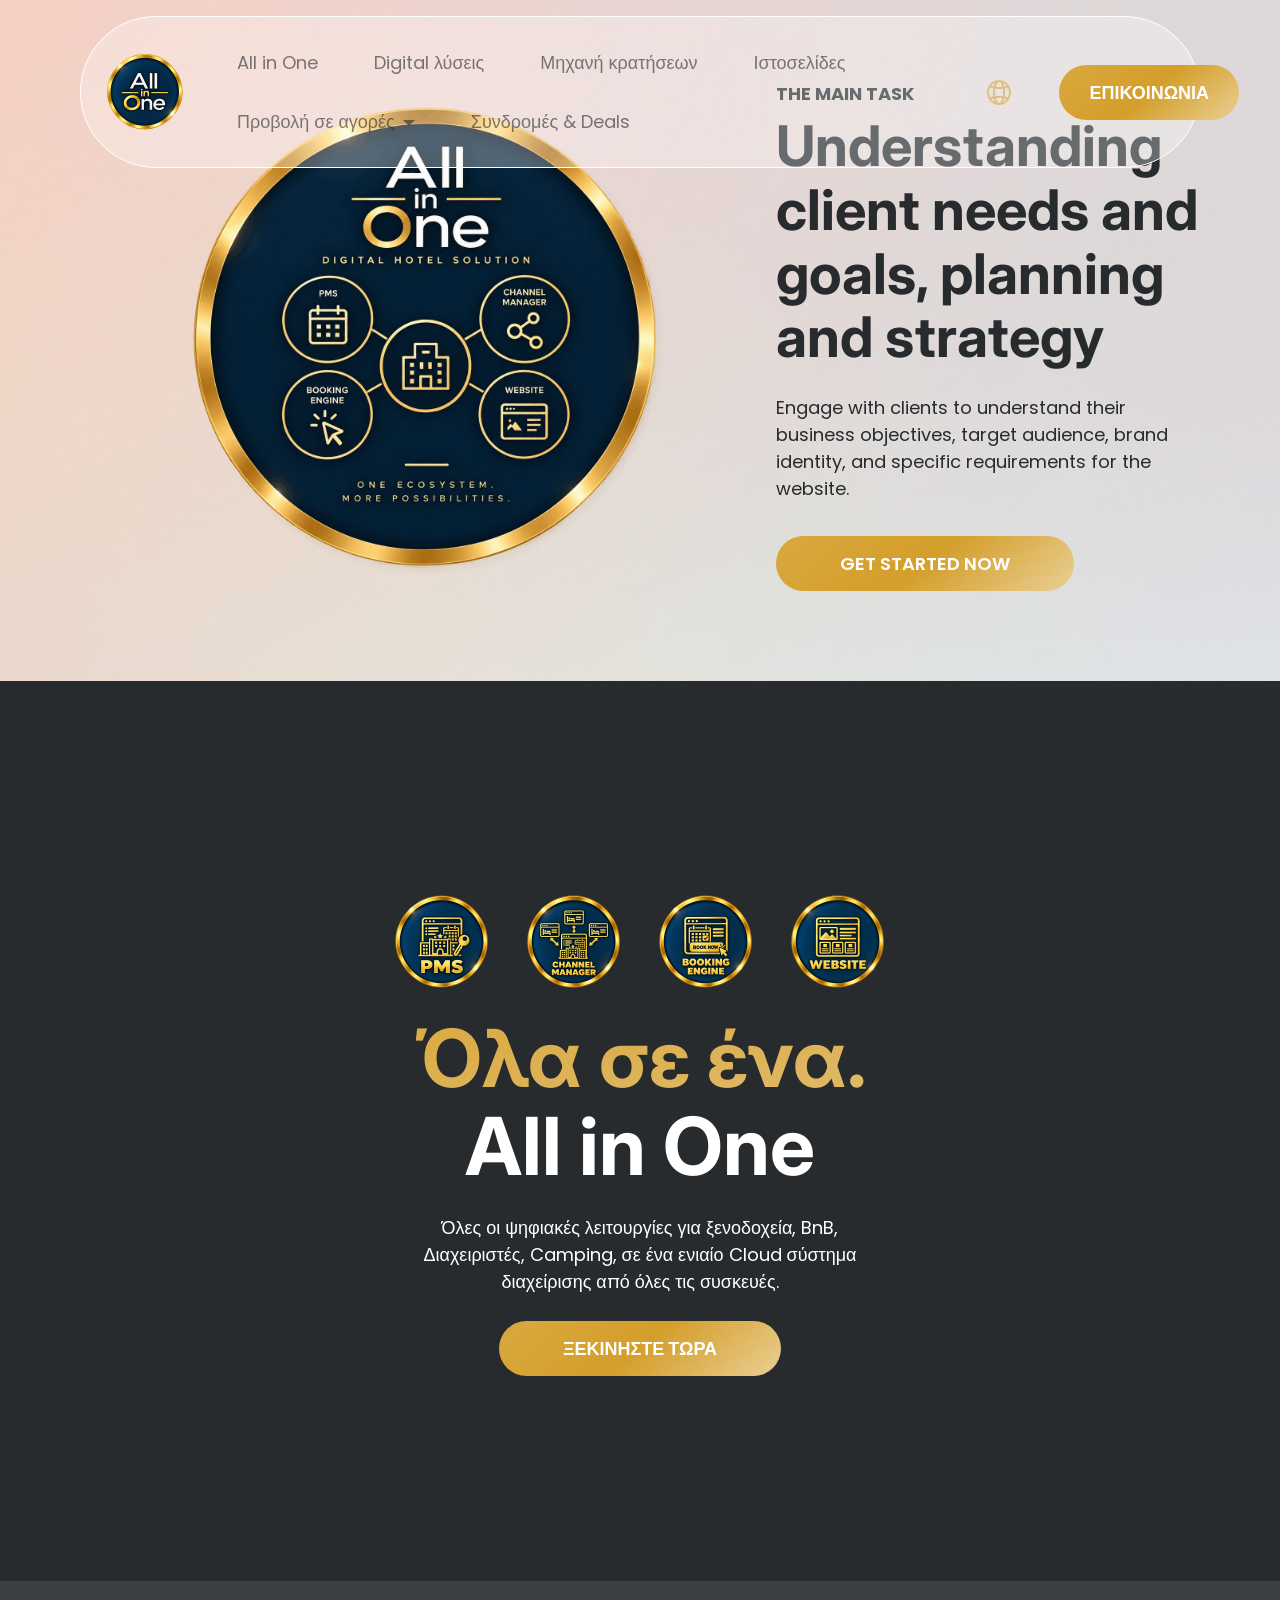
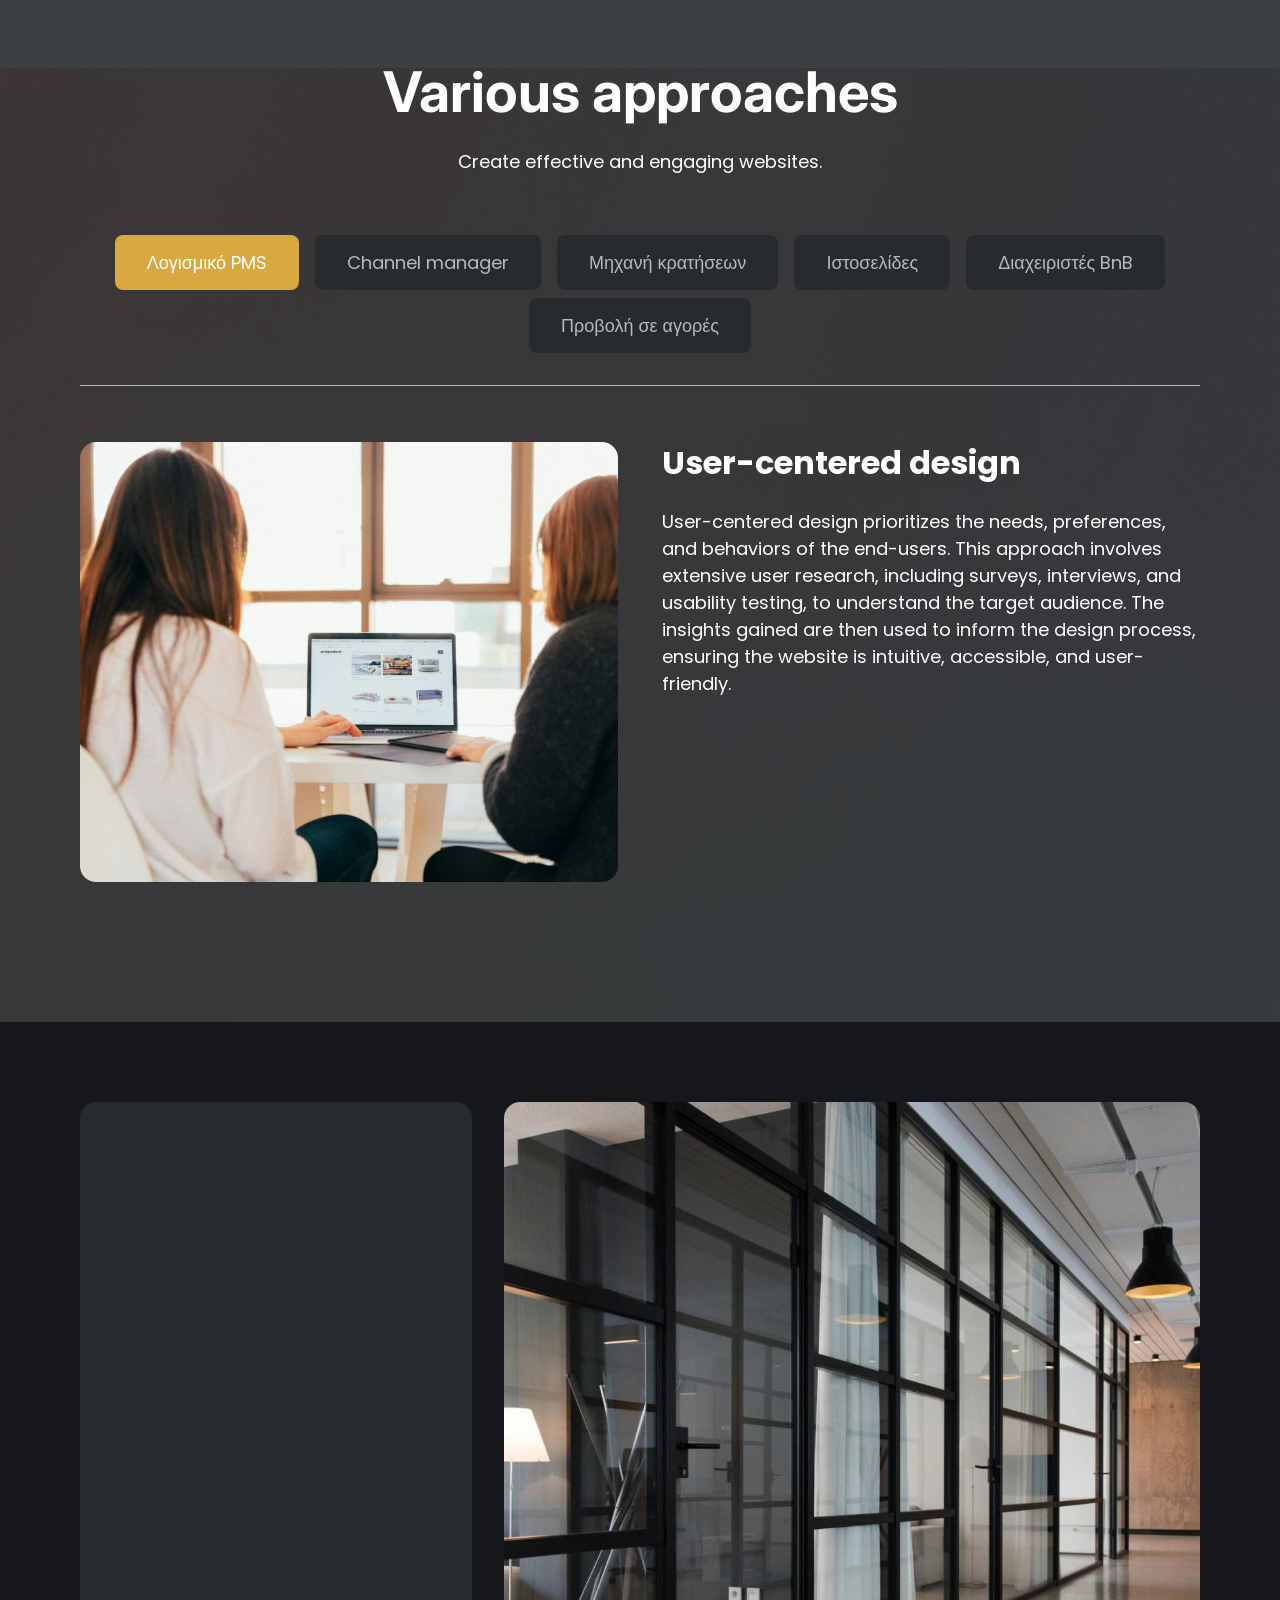
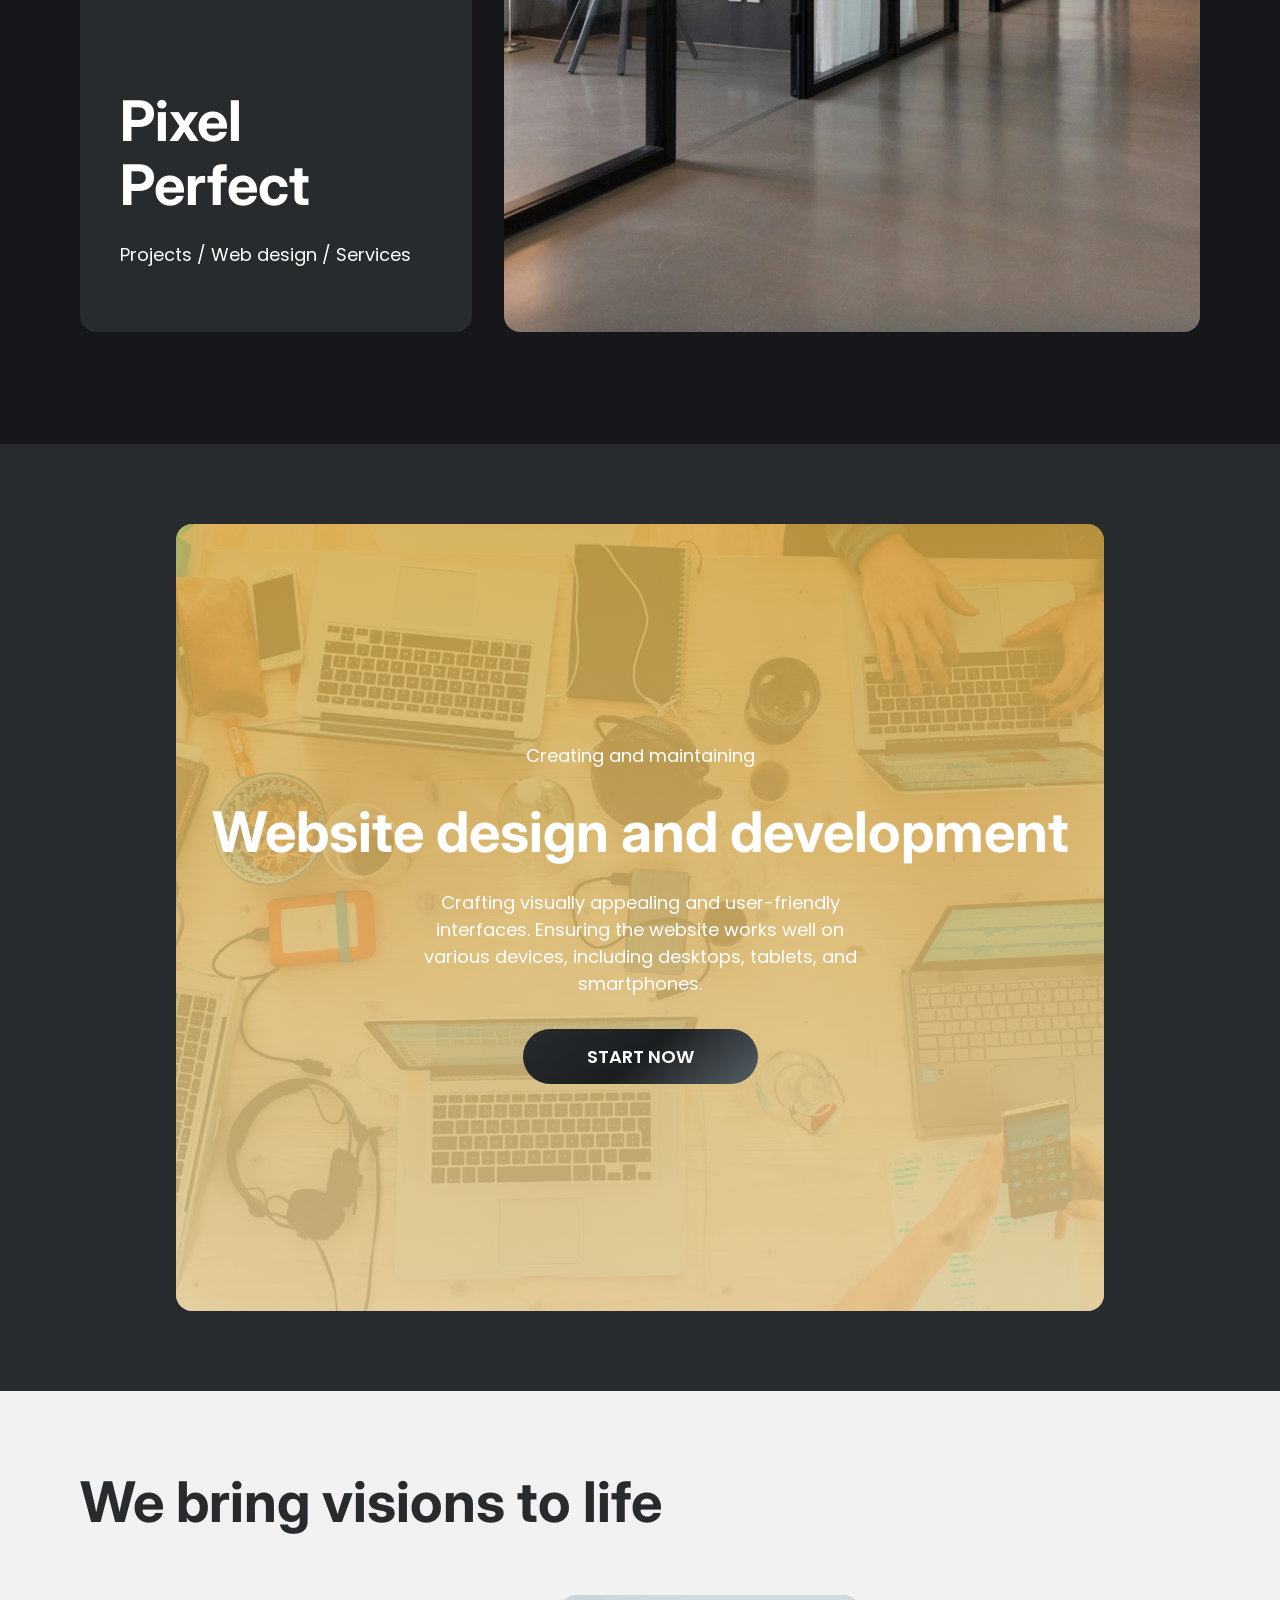
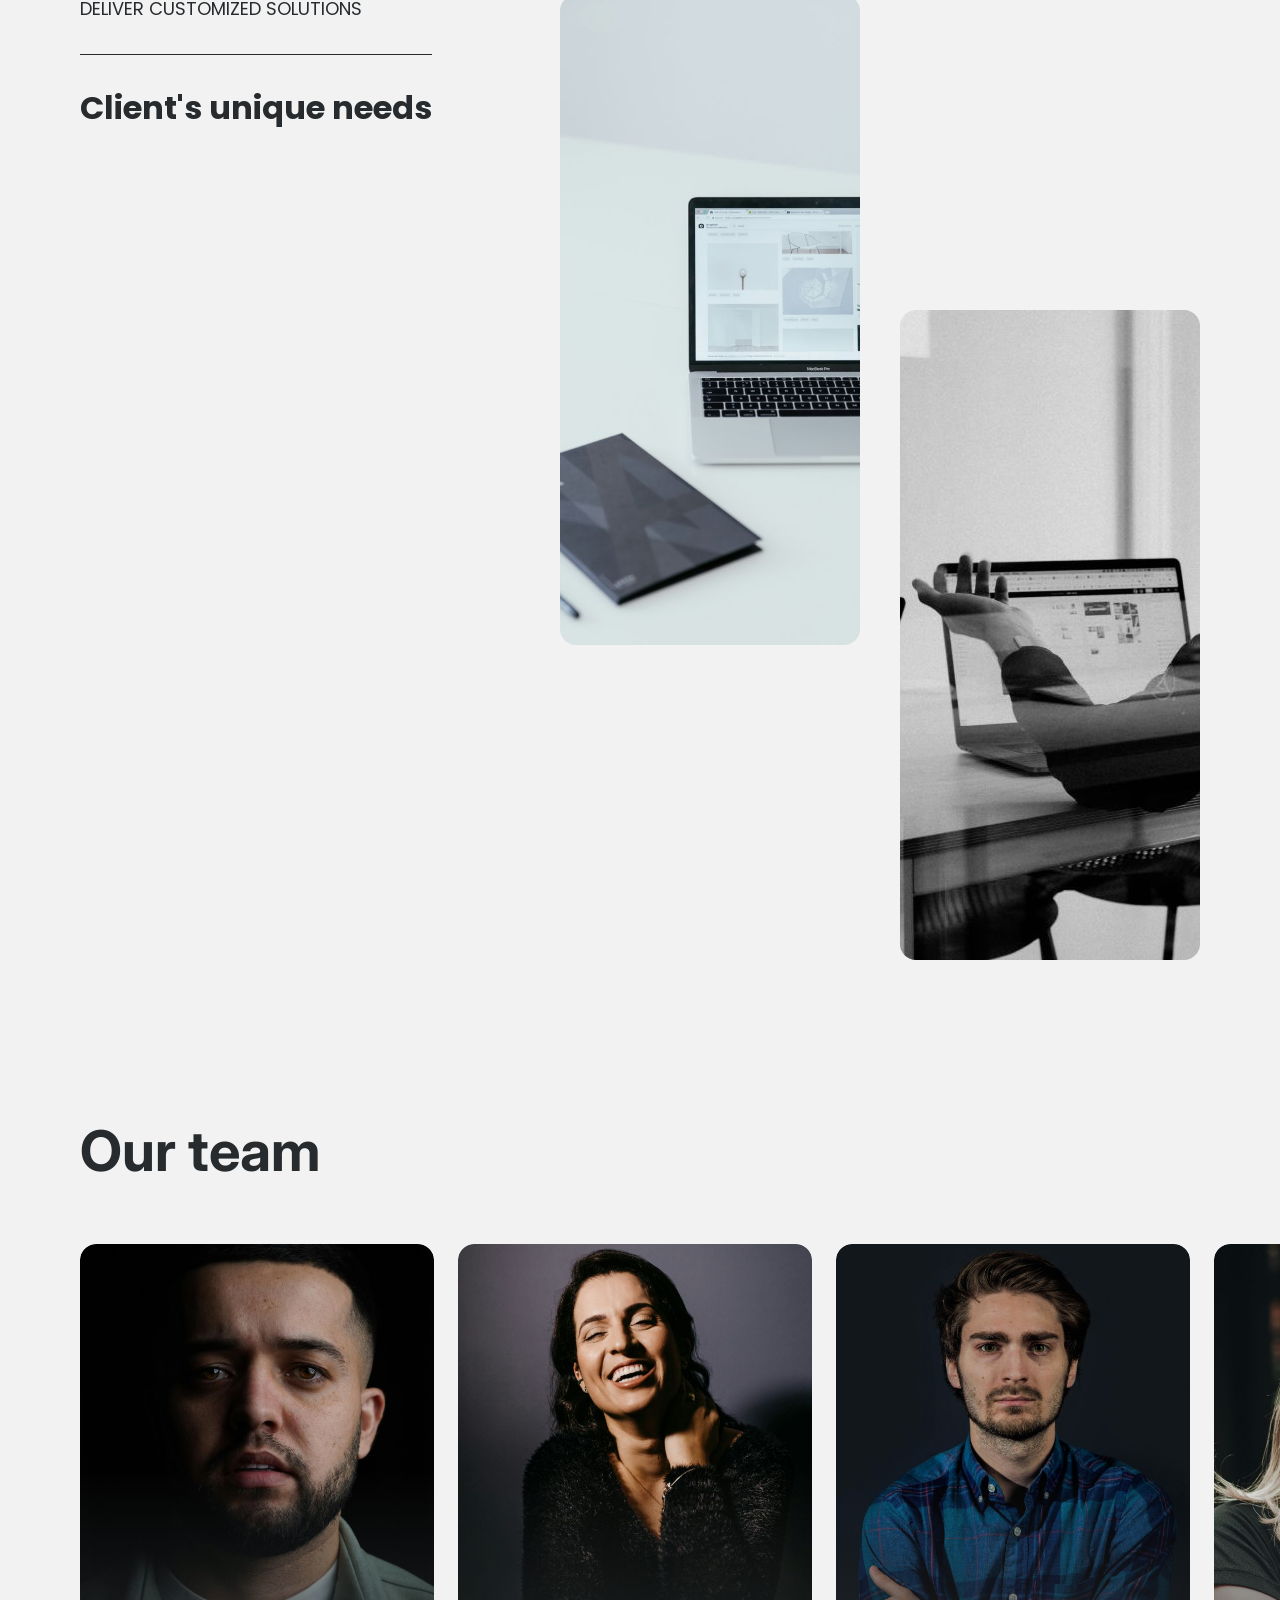
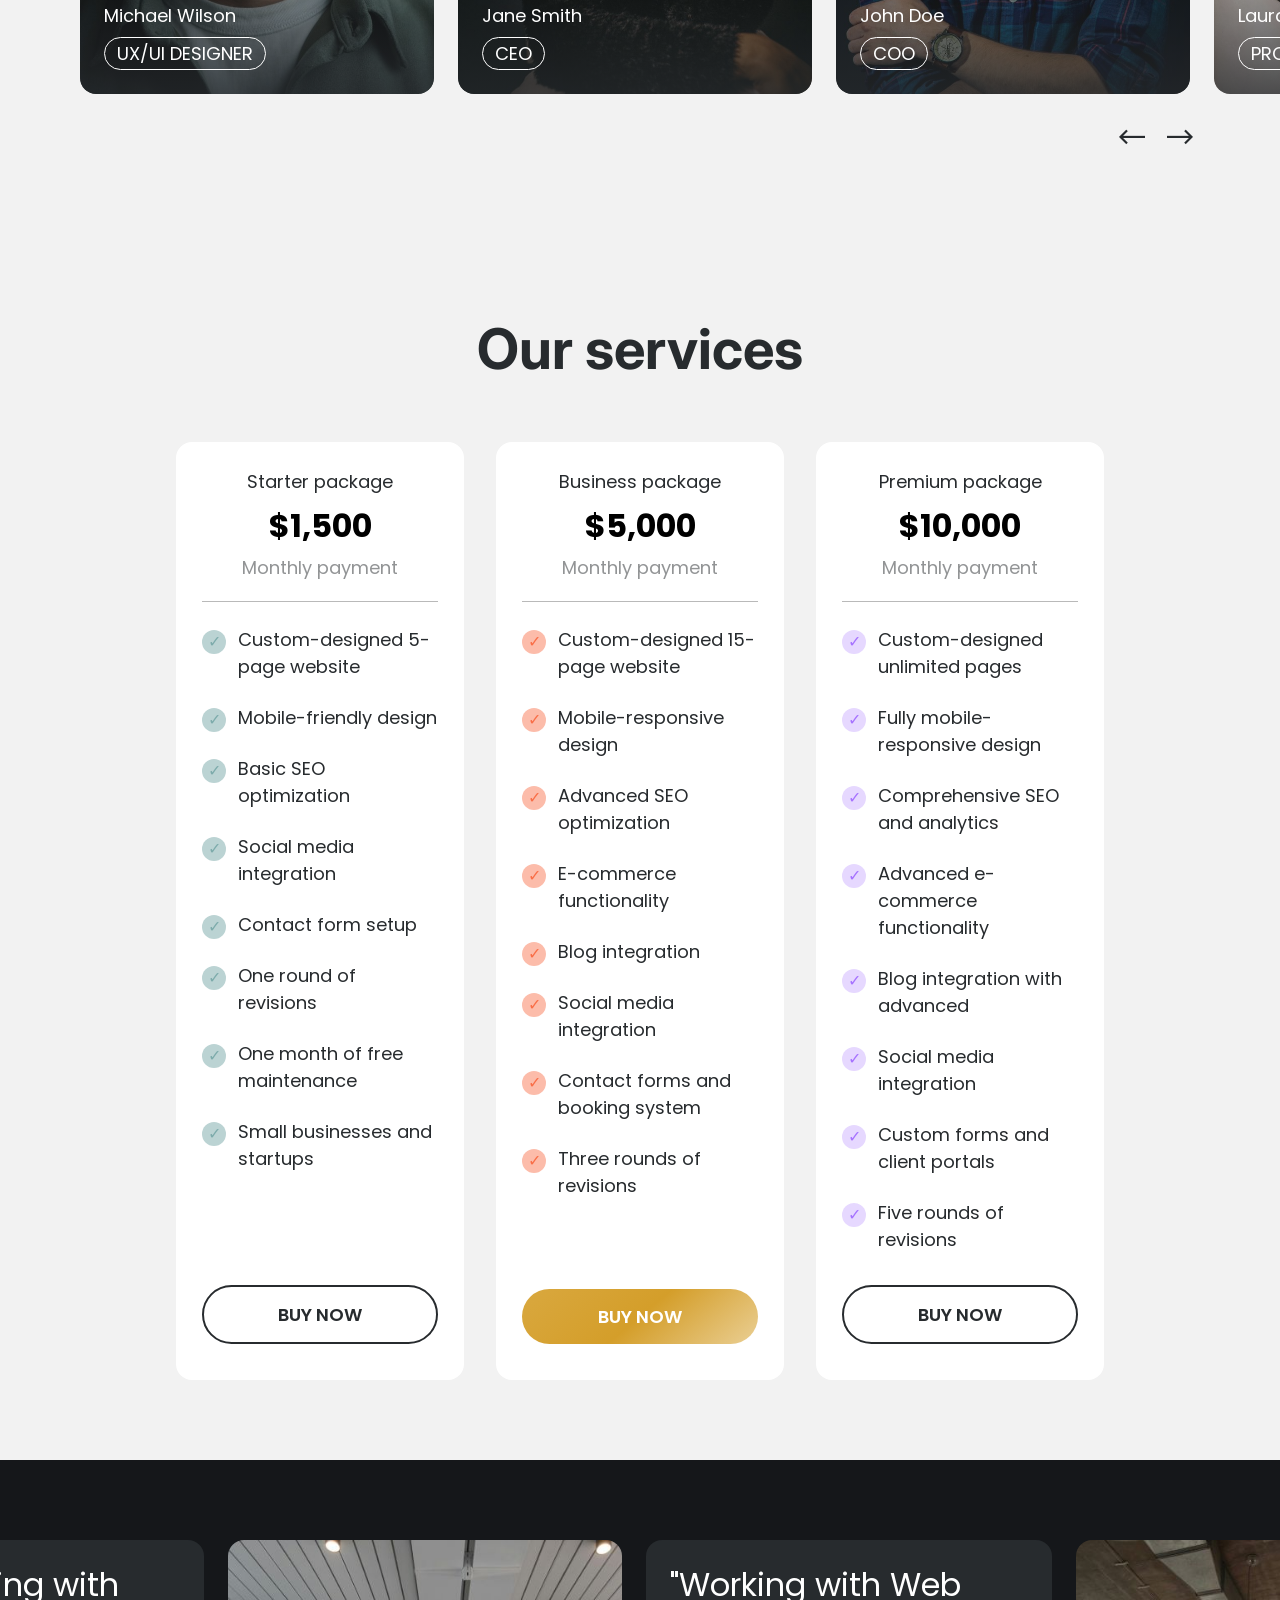
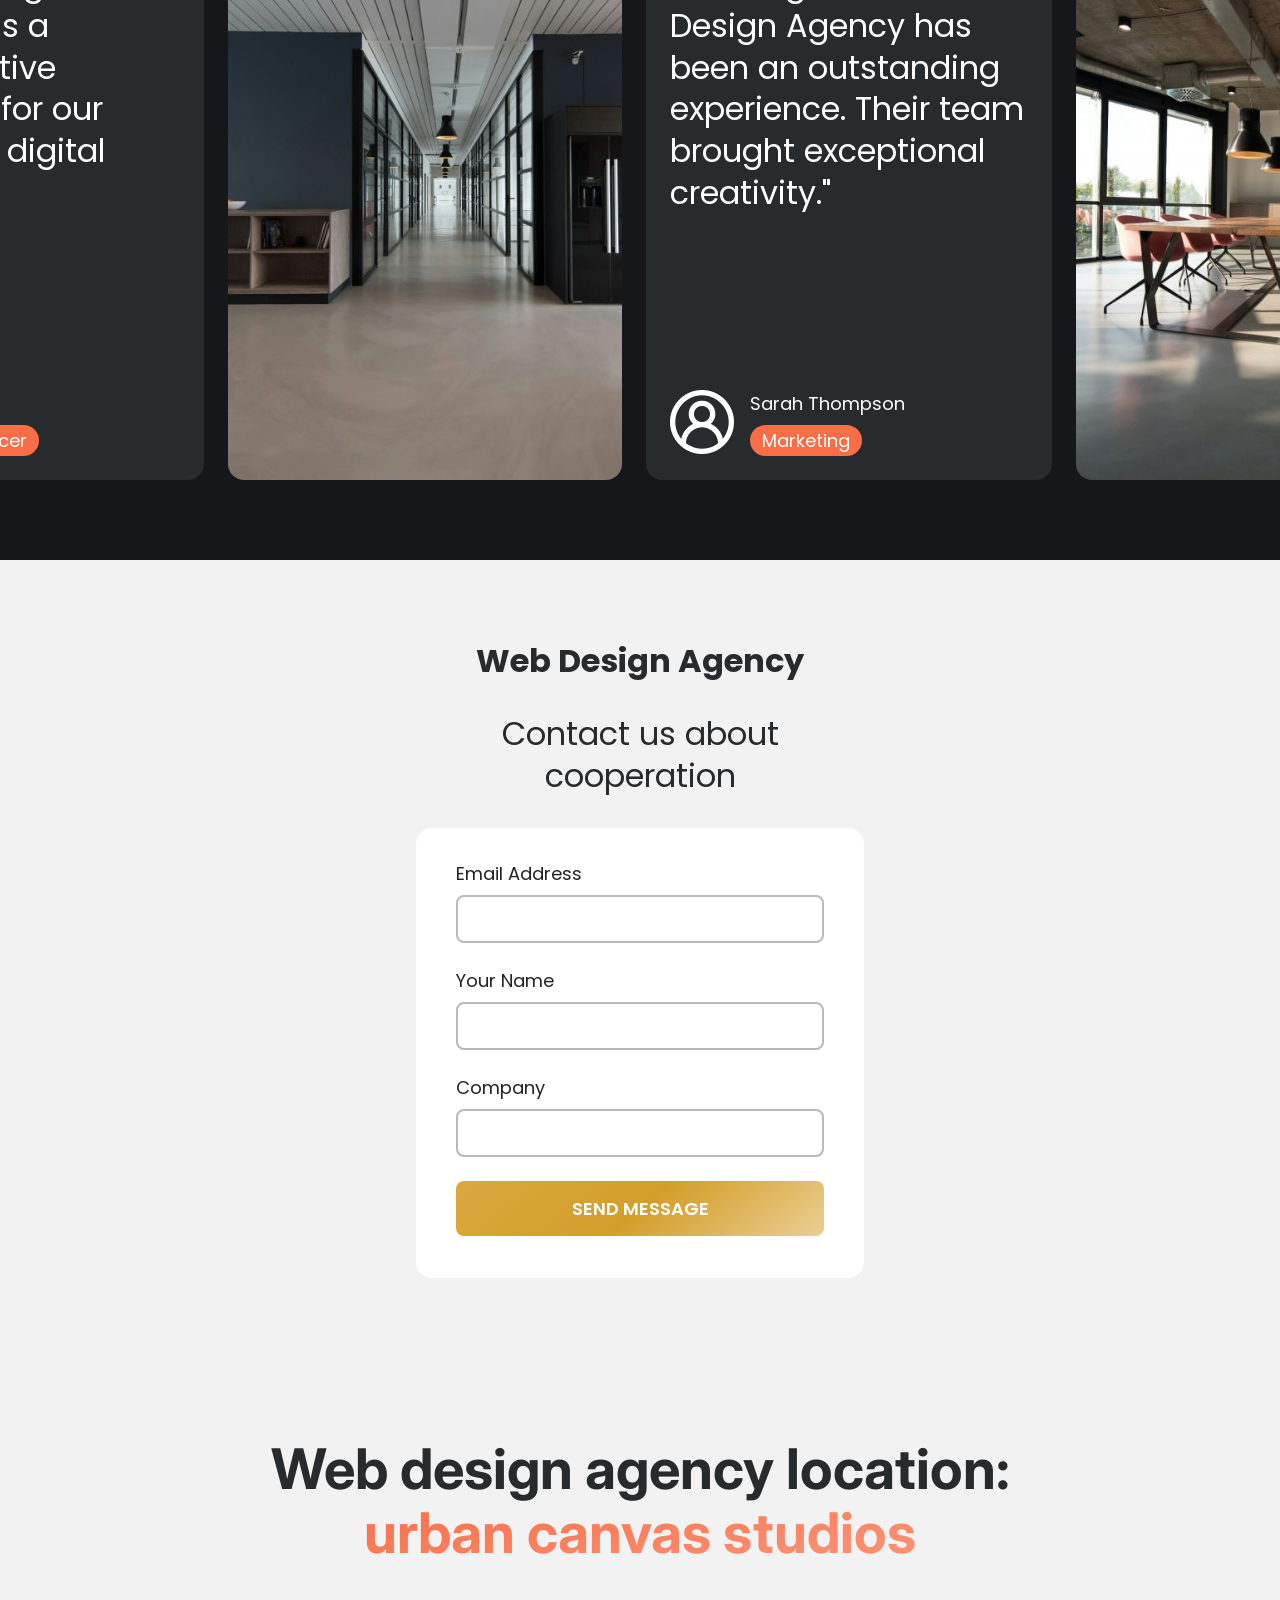
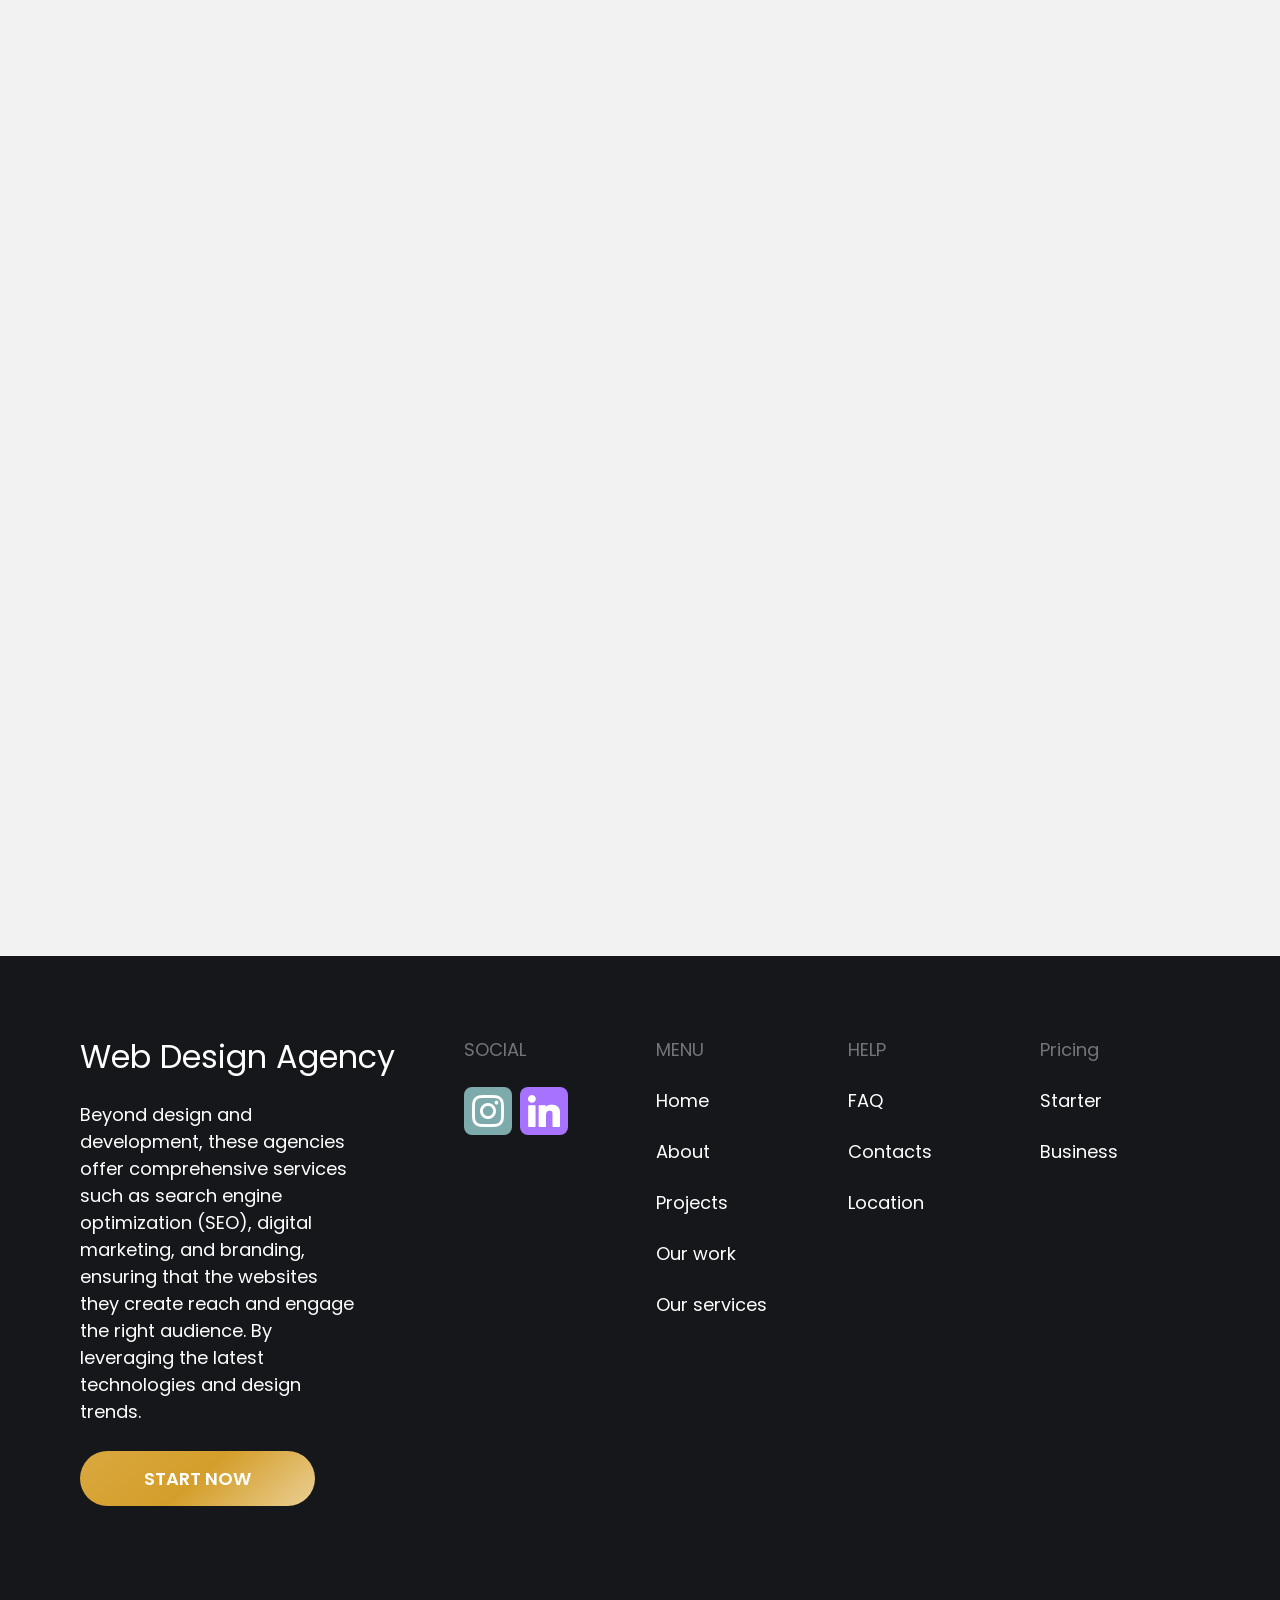
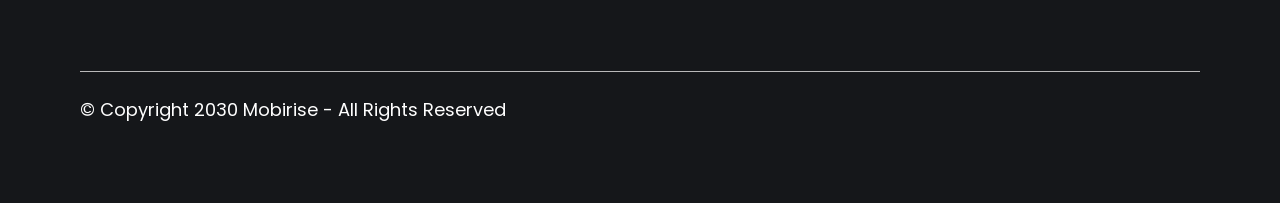
==== commit 279607aa: "create github pages" ====
--- a/index.html
+++ b/index.html
@@ -6,7 +6,7 @@
   <meta http-equiv="X-UA-Compatible" content="IE=edge">
   
   <meta name="viewport" content="width=device-width, initial-scale=1, minimum-scale=1">
-  <link rel="shortcut icon" href="assets/images/all-in-one-rundes-logo-new-1-160x160.png" type="image/x-icon">
+  <link rel="shortcut icon" href="assets/images/logo-all-in-one-new-transparent-160x160.png" type="image/x-icon">
   <meta name="description" content="">
   
   
@@ -21,7 +21,7 @@
   <noscript><link rel="stylesheet" href="https://fonts.googleapis.com/css?family=Inter:100,200,300,400,500,600,700,800,900,100i,200i,300i,400i,500i,600i,700i,800i,900i&display=swap"></noscript>
   <link rel="preload" href="https://fonts.googleapis.com/css?family=Poppins:100,100i,200,200i,300,300i,400,400i,500,500i,600,600i,700,700i,800,800i,900,900i&display=swap" as="style" onload="this.onload=null;this.rel='stylesheet'">
   <noscript><link rel="stylesheet" href="https://fonts.googleapis.com/css?family=Poppins:100,100i,200,200i,300,300i,400,400i,500,500i,600,600i,700,700i,800,800i,900,900i&display=swap"></noscript>
-  <link rel="preload" as="style" href="assets/mobirise/css/mbr-additional.css?v=ibZTg7"><link rel="stylesheet" href="assets/mobirise/css/mbr-additional.css?v=ibZTg7" type="text/css">
+  <link rel="preload" as="style" href="assets/mobirise/css/mbr-additional.css?v=TL2lpD"><link rel="stylesheet" href="assets/mobirise/css/mbr-additional.css?v=TL2lpD" type="text/css">
 
   
   
@@ -38,8 +38,8 @@
             <div class="menu-container">
                 <div class="navbar-brand">
 				<span class="navbar-logo">
-					<a href="file:///Users/andreasstefanis/Library/Application%20Support/Mobirise.com/Mobirise/andreas_0040stefanis_002dconsulting_002ede/addons/flexm5/components/index.html">
-						<img src="assets/images/all-in-one-rundes-logo-new-1-160x160.png" alt="" style="height: 5rem;">
+					<a href="index.html">
+						<img src="assets/images/logo-all-in-one-new-transparent-160x160.png" alt="" style="height: 5rem;">
 					</a>
 				</span>
                     
@@ -73,6 +73,42 @@
                 </div>
             </div>
         </nav>
+    </div>
+</section>
+
+<section data-bs-version="5.1" class="article01 flexm5 cid-ugTWT8InOz" id="article01-6">
+    
+
+    
+    <div class="mbr-overlay" style="opacity: 0.6; background-color: rgb(242, 242, 242);"></div>
+
+    <div class="container-fluid">
+        <div class="row items-wrapper">
+            <div class="col-12 col-lg-5 card">
+				<div class="image-wrapper">
+					<img src="assets/images/all-in-one-products-1254x1254.png" alt="">
+				</div>
+            </div>
+            <div class="col-12 col-lg-6 card">
+                <div class="content-wrapper">
+                    <p class="mbr-desc mbr-fonts-style display-4">
+                        <strong>THE MAIN TASK </strong>
+                    </p>
+                    <h2 class="mbr-section-title mbr-fonts-style display-5">
+                        <strong>Understanding client needs and goals, planning and strategy</strong>
+                    </h2>
+                    <p class="mbr-text mbr-fonts-style display-4">
+                        Engage with clients to understand their business objectives, target audience, brand identity,
+                        and specific requirements for the website.
+                    </p>
+                    <div class="mbr-section-btn">
+                        <a class="btn btn-secondary display-4" href="#">
+                            GET STARTED NOW
+                        </a>
+                    </div>
+                </div>
+            </div>
+        </div>
     </div>
 </section>
 
@@ -133,42 +169,6 @@
 	</div>
 </section>
 
-<section data-bs-version="5.1" class="article01 flexm5 cid-ugTWT8InOz" id="article01-6">
-    
-
-    
-    <div class="mbr-overlay" style="opacity: 0.6; background-color: rgb(242, 242, 242);"></div>
-
-    <div class="container-fluid">
-        <div class="row items-wrapper">
-            <div class="col-12 col-lg-5 card">
-				<div class="image-wrapper">
-					<img src="assets/images/all-in-one-products-1254x1254.png" alt="">
-				</div>
-            </div>
-            <div class="col-12 col-lg-6 card">
-                <div class="content-wrapper">
-                    <p class="mbr-desc mbr-fonts-style display-4">
-                        <strong>THE MAIN TASK </strong>
-                    </p>
-                    <h2 class="mbr-section-title mbr-fonts-style display-5">
-                        <strong>Understanding client needs and goals, planning and strategy</strong>
-                    </h2>
-                    <p class="mbr-text mbr-fonts-style display-4">
-                        Engage with clients to understand their business objectives, target audience, brand identity,
-                        and specific requirements for the website.
-                    </p>
-                    <div class="mbr-section-btn">
-                        <a class="btn btn-secondary display-4" href="#">
-                            GET STARTED NOW
-                        </a>
-                    </div>
-                </div>
-            </div>
-        </div>
-    </div>
-</section>
-
 <section data-bs-version="5.1" class="tabs01 flexm5 cid-ugTWXQjfkY mbr-parallax-background" id="tabs01-a">
     
 
@@ -905,7 +905,7 @@
                     </h3>
                 </div>
                 <div class="mbr-form form-wrapper" data-form-type="formoid">
-                    <form action="https://mobirise.eu/" method="POST" class="mbr-form form-with-styler" data-form-title="Form Name"><input type="hidden" name="email" data-form-email="true" value="rS2D7F/rE6dKH+wLMDLsMvhc02pu53jY84TyFp7XBeUTsMDl54WqmzU8dUQZ31t2j5et/lMkBlVMag0fp6FcZKgUvUdAFB1QMhfSY48wdOHoGjNxC3knYS289GvONmU1.oib6VZ67KyqP7jv1dYV8pkKVYFsOj0GFGchnp07ZSMFCyCS+lKTDW54rFspTrvOZ0+3oT7uV2VGvfVHjCX/P41/YPjjwZ/NSmChPRlNeUr2nwCuUxPsoTJLojBbxAyNc">
+                    <form action="https://mobirise.eu/" method="POST" class="mbr-form form-with-styler" data-form-title="Form Name"><input type="hidden" name="email" data-form-email="true" value="Ing6UNooGRy3dteP6lECHkilu+FwTSFymCZ3eas2fAJsdDuPy5TzuGH8xhbS6+OiR7MiO95oUyovzQY+erJUfTus4EnuAMKFRViHpYJtvZ6FaNm9TYLqF8UX2Ri/CslZ.NpMpyPIWBiT4b7gVHaFLplJ+yCeO48qArwgb9ePz7YtZN7NX4NobqsaIUxdJqughMcb76SB0EpmS0yCBiN5tSjXfREvmECaJ8Y4EZ/1bFsSGTqeIjvvttpX5ez9cmtkE">
                         <div class="row">
                             <div hidden="hidden" data-form-alert="" class="alert alert-success col-12">Thanks for filling
                                 out the form!</div>
--- a/assets/mobirise/css/mbr-additional.css
+++ b/assets/mobirise/css/mbr-additional.css
@@ -822,6 +822,96 @@
   outline-offset: 2px !important;
   transition: outline 0.2s ease-in-out;
 }
+.cid-ugTWT8InOz {
+  padding-top: 5rem;
+  padding-bottom: 5rem;
+  background-image: url("../../../assets/images/background1.jpg");
+}
+.cid-ugTWT8InOz .mbr-fallback-image.disabled {
+  display: none;
+}
+.cid-ugTWT8InOz .mbr-fallback-image {
+  display: block;
+  background-size: cover;
+  background-position: center center;
+  width: 100%;
+  height: 100%;
+  position: absolute;
+  top: 0;
+}
+.cid-ugTWT8InOz .items-wrapper {
+  justify-content: flex-end;
+}
+.cid-ugTWT8InOz .items-wrapper .card {
+  justify-content: center;
+}
+@media (max-width: 992px) {
+  .cid-ugTWT8InOz .image-wrapper {
+    margin-bottom: 32px;
+  }
+}
+.cid-ugTWT8InOz .image-wrapper img {
+  height: 720px;
+  width: 720px;
+  object-fit: cover;
+  border-radius: 100% !important;
+}
+@media (max-width: 1700px) {
+  .cid-ugTWT8InOz .image-wrapper img {
+    width: 600px;
+    height: 600px;
+  }
+}
+@media (max-width: 1440px) {
+  .cid-ugTWT8InOz .image-wrapper img {
+    width: 500px;
+    height: 500px;
+  }
+}
+@media (max-width: 1200px) {
+  .cid-ugTWT8InOz .image-wrapper img {
+    width: 400px;
+    height: 400px;
+  }
+}
+@media (max-width: 768px) {
+  .cid-ugTWT8InOz .image-wrapper img {
+    width: 260px;
+    height: 260px;
+  }
+}
+.cid-ugTWT8InOz .content-wrapper {
+  padding-left: 120px;
+}
+@media (max-width: 1200px) {
+  .cid-ugTWT8InOz .content-wrapper {
+    padding-left: 60px;
+  }
+}
+@media (max-width: 992px) {
+  .cid-ugTWT8InOz .content-wrapper {
+    padding-left: 0;
+  }
+}
+.cid-ugTWT8InOz .content-wrapper .mbr-desc {
+  margin-bottom: 8px;
+}
+.cid-ugTWT8InOz .content-wrapper .mbr-section-title {
+  margin-bottom: 24px;
+}
+.cid-ugTWT8InOz .content-wrapper .mbr-text {
+  margin-bottom: 24px;
+}
+.cid-ugTWT8InOz .mbr-desc {
+  color: #272b2e;
+}
+.cid-ugTWT8InOz .mbr-section-title {
+  color: #272b2e;
+}
+.cid-ugTWT8InOz .mbr-text,
+.cid-ugTWT8InOz .text-wrapper {
+  color: #272b2e;
+}
 .cid-ugTWN2y5vU {
   z-index: 1000;
   width: 100%;
@@ -974,6 +1064,7 @@
   min-height: 90px;
   padding: 16px 24px;
   flex-wrap: nowrap;
+  background: rgba(255, 255, 255, 0.3) !important;
   left: 0;
   right: 0;
   -webkit-box-pack: justify;
@@ -1025,6 +1116,7 @@
   transition: .3s all !important;
   min-width: auto;
   background: #ffffff;
+  background: rgba(255, 255, 255, 0.3) !important;
 }
 .cid-ugTWN2y5vU .nav-item:focus,
 .cid-ugTWN2y5vU .nav-link:focus {
@@ -1379,6 +1471,9 @@
     padding: 1rem;
     border-radius: 1.5rem;
     background: #ffffff;
+    opacity: 1;
+    border-color: rgba(255, 255, 255, 0.3) !important;
+    background: rgba(255, 255, 255, 0.3) !important;
   }
   .cid-ugTWN2y5vU .navbar-nav .nav-item .nav-link::after {
     margin-left: 10px;
@@ -1513,96 +1608,6 @@
 .cid-vvbSamHc4R .clients-wrapper {
   text-align: center;
   color: #ffffff;
-}
-.cid-ugTWT8InOz {
-  padding-top: 5rem;
-  padding-bottom: 5rem;
-  background-image: url("../../../assets/images/background1.jpg");
-}
-.cid-ugTWT8InOz .mbr-fallback-image.disabled {
-  display: none;
-}
-.cid-ugTWT8InOz .mbr-fallback-image {
-  display: block;
-  background-size: cover;
-  background-position: center center;
-  width: 100%;
-  height: 100%;
-  position: absolute;
-  top: 0;
-}
-.cid-ugTWT8InOz .items-wrapper {
-  justify-content: flex-end;
-}
-.cid-ugTWT8InOz .items-wrapper .card {
-  justify-content: center;
-}
-@media (max-width: 992px) {
-  .cid-ugTWT8InOz .image-wrapper {
-    margin-bottom: 32px;
-  }
-}
-.cid-ugTWT8InOz .image-wrapper img {
-  height: 720px;
-  width: 720px;
-  object-fit: cover;
-  border-radius: 100% !important;
-}
-@media (max-width: 1700px) {
-  .cid-ugTWT8InOz .image-wrapper img {
-    width: 600px;
-    height: 600px;
-  }
-}
-@media (max-width: 1440px) {
-  .cid-ugTWT8InOz .image-wrapper img {
-    width: 500px;
-    height: 500px;
-  }
-}
-@media (max-width: 1200px) {
-  .cid-ugTWT8InOz .image-wrapper img {
-    width: 400px;
-    height: 400px;
-  }
-}
-@media (max-width: 768px) {
-  .cid-ugTWT8InOz .image-wrapper img {
-    width: 260px;
-    height: 260px;
-  }
-}
-.cid-ugTWT8InOz .content-wrapper {
-  padding-left: 120px;
-}
-@media (max-width: 1200px) {
-  .cid-ugTWT8InOz .content-wrapper {
-    padding-left: 60px;
-  }
-}
-@media (max-width: 992px) {
-  .cid-ugTWT8InOz .content-wrapper {
-    padding-left: 0;
-  }
-}
-.cid-ugTWT8InOz .content-wrapper .mbr-desc {
-  margin-bottom: 8px;
-}
-.cid-ugTWT8InOz .content-wrapper .mbr-section-title {
-  margin-bottom: 24px;
-}
-.cid-ugTWT8InOz .content-wrapper .mbr-text {
-  margin-bottom: 24px;
-}
-.cid-ugTWT8InOz .mbr-desc {
-  color: #272b2e;
-}
-.cid-ugTWT8InOz .mbr-section-title {
-  color: #272b2e;
-}
-.cid-ugTWT8InOz .mbr-text,
-.cid-ugTWT8InOz .text-wrapper {
-  color: #272b2e;
 }
 .cid-ugTWXQjfkY {
   padding-top: 5rem;
@@ -2985,6 +2990,7 @@
   min-height: 90px;
   padding: 16px 24px;
   flex-wrap: nowrap;
+  background: rgba(255, 255, 255, 0.3) !important;
   left: 0;
   right: 0;
   -webkit-box-pack: justify;
@@ -3036,6 +3042,7 @@
   transition: .3s all !important;
   min-width: auto;
   background: #ffffff;
+  background: rgba(255, 255, 255, 0.3) !important;
 }
 .cid-vvcooTs8A8 .nav-item:focus,
 .cid-vvcooTs8A8 .nav-link:focus {
@@ -3390,6 +3397,9 @@
     padding: 1rem;
     border-radius: 1.5rem;
     background: #ffffff;
+    opacity: 1;
+    border-color: rgba(255, 255, 255, 0.3) !important;
+    background: rgba(255, 255, 255, 0.3) !important;
   }
   .cid-vvcooTs8A8 .navbar-nav .nav-item .nav-link::after {
     margin-left: 10px;
--- a/assets/mobirise/css/mbr-additional.css
+++ b/assets/mobirise/css/mbr-additional.css
@@ -822,6 +822,96 @@
   outline-offset: 2px !important;
   transition: outline 0.2s ease-in-out;
 }
+.cid-ugTWT8InOz {
+  padding-top: 5rem;
+  padding-bottom: 5rem;
+  background-image: url("../../../assets/images/background1.jpg");
+}
+.cid-ugTWT8InOz .mbr-fallback-image.disabled {
+  display: none;
+}
+.cid-ugTWT8InOz .mbr-fallback-image {
+  display: block;
+  background-size: cover;
+  background-position: center center;
+  width: 100%;
+  height: 100%;
+  position: absolute;
+  top: 0;
+}
+.cid-ugTWT8InOz .items-wrapper {
+  justify-content: flex-end;
+}
+.cid-ugTWT8InOz .items-wrapper .card {
+  justify-content: center;
+}
+@media (max-width: 992px) {
+  .cid-ugTWT8InOz .image-wrapper {
+    margin-bottom: 32px;
+  }
+}
+.cid-ugTWT8InOz .image-wrapper img {
+  height: 720px;
+  width: 720px;
+  object-fit: cover;
+  border-radius: 100% !important;
+}
+@media (max-width: 1700px) {
+  .cid-ugTWT8InOz .image-wrapper img {
+    width: 600px;
+    height: 600px;
+  }
+}
+@media (max-width: 1440px) {
+  .cid-ugTWT8InOz .image-wrapper img {
+    width: 500px;
+    height: 500px;
+  }
+}
+@media (max-width: 1200px) {
+  .cid-ugTWT8InOz .image-wrapper img {
+    width: 400px;
+    height: 400px;
+  }
+}
+@media (max-width: 768px) {
+  .cid-ugTWT8InOz .image-wrapper img {
+    width: 260px;
+    height: 260px;
+  }
+}
+.cid-ugTWT8InOz .content-wrapper {
+  padding-left: 120px;
+}
+@media (max-width: 1200px) {
+  .cid-ugTWT8InOz .content-wrapper {
+    padding-left: 60px;
+  }
+}
+@media (max-width: 992px) {
+  .cid-ugTWT8InOz .content-wrapper {
+    padding-left: 0;
+  }
+}
+.cid-ugTWT8InOz .content-wrapper .mbr-desc {
+  margin-bottom: 8px;
+}
+.cid-ugTWT8InOz .content-wrapper .mbr-section-title {
+  margin-bottom: 24px;
+}
+.cid-ugTWT8InOz .content-wrapper .mbr-text {
+  margin-bottom: 24px;
+}
+.cid-ugTWT8InOz .mbr-desc {
+  color: #272b2e;
+}
+.cid-ugTWT8InOz .mbr-section-title {
+  color: #272b2e;
+}
+.cid-ugTWT8InOz .mbr-text,
+.cid-ugTWT8InOz .text-wrapper {
+  color: #272b2e;
+}
 .cid-ugTWN2y5vU {
   z-index: 1000;
   width: 100%;
@@ -974,6 +1064,7 @@
   min-height: 90px;
   padding: 16px 24px;
   flex-wrap: nowrap;
+  background: rgba(255, 255, 255, 0.3) !important;
   left: 0;
   right: 0;
   -webkit-box-pack: justify;
@@ -1025,6 +1116,7 @@
   transition: .3s all !important;
   min-width: auto;
   background: #ffffff;
+  background: rgba(255, 255, 255, 0.3) !important;
 }
 .cid-ugTWN2y5vU .nav-item:focus,
 .cid-ugTWN2y5vU .nav-link:focus {
@@ -1379,6 +1471,9 @@
     padding: 1rem;
     border-radius: 1.5rem;
     background: #ffffff;
+    opacity: 1;
+    border-color: rgba(255, 255, 255, 0.3) !important;
+    background: rgba(255, 255, 255, 0.3) !important;
   }
   .cid-ugTWN2y5vU .navbar-nav .nav-item .nav-link::after {
     margin-left: 10px;
@@ -1513,96 +1608,6 @@
 .cid-vvbSamHc4R .clients-wrapper {
   text-align: center;
   color: #ffffff;
-}
-.cid-ugTWT8InOz {
-  padding-top: 5rem;
-  padding-bottom: 5rem;
-  background-image: url("../../../assets/images/background1.jpg");
-}
-.cid-ugTWT8InOz .mbr-fallback-image.disabled {
-  display: none;
-}
-.cid-ugTWT8InOz .mbr-fallback-image {
-  display: block;
-  background-size: cover;
-  background-position: center center;
-  width: 100%;
-  height: 100%;
-  position: absolute;
-  top: 0;
-}
-.cid-ugTWT8InOz .items-wrapper {
-  justify-content: flex-end;
-}
-.cid-ugTWT8InOz .items-wrapper .card {
-  justify-content: center;
-}
-@media (max-width: 992px) {
-  .cid-ugTWT8InOz .image-wrapper {
-    margin-bottom: 32px;
-  }
-}
-.cid-ugTWT8InOz .image-wrapper img {
-  height: 720px;
-  width: 720px;
-  object-fit: cover;
-  border-radius: 100% !important;
-}
-@media (max-width: 1700px) {
-  .cid-ugTWT8InOz .image-wrapper img {
-    width: 600px;
-    height: 600px;
-  }
-}
-@media (max-width: 1440px) {
-  .cid-ugTWT8InOz .image-wrapper img {
-    width: 500px;
-    height: 500px;
-  }
-}
-@media (max-width: 1200px) {
-  .cid-ugTWT8InOz .image-wrapper img {
-    width: 400px;
-    height: 400px;
-  }
-}
-@media (max-width: 768px) {
-  .cid-ugTWT8InOz .image-wrapper img {
-    width: 260px;
-    height: 260px;
-  }
-}
-.cid-ugTWT8InOz .content-wrapper {
-  padding-left: 120px;
-}
-@media (max-width: 1200px) {
-  .cid-ugTWT8InOz .content-wrapper {
-    padding-left: 60px;
-  }
-}
-@media (max-width: 992px) {
-  .cid-ugTWT8InOz .content-wrapper {
-    padding-left: 0;
-  }
-}
-.cid-ugTWT8InOz .content-wrapper .mbr-desc {
-  margin-bottom: 8px;
-}
-.cid-ugTWT8InOz .content-wrapper .mbr-section-title {
-  margin-bottom: 24px;
-}
-.cid-ugTWT8InOz .content-wrapper .mbr-text {
-  margin-bottom: 24px;
-}
-.cid-ugTWT8InOz .mbr-desc {
-  color: #272b2e;
-}
-.cid-ugTWT8InOz .mbr-section-title {
-  color: #272b2e;
-}
-.cid-ugTWT8InOz .mbr-text,
-.cid-ugTWT8InOz .text-wrapper {
-  color: #272b2e;
 }
 .cid-ugTWXQjfkY {
   padding-top: 5rem;
@@ -2985,6 +2990,7 @@
   min-height: 90px;
   padding: 16px 24px;
   flex-wrap: nowrap;
+  background: rgba(255, 255, 255, 0.3) !important;
   left: 0;
   right: 0;
   -webkit-box-pack: justify;
@@ -3036,6 +3042,7 @@
   transition: .3s all !important;
   min-width: auto;
   background: #ffffff;
+  background: rgba(255, 255, 255, 0.3) !important;
 }
 .cid-vvcooTs8A8 .nav-item:focus,
 .cid-vvcooTs8A8 .nav-link:focus {
@@ -3390,6 +3397,9 @@
     padding: 1rem;
     border-radius: 1.5rem;
     background: #ffffff;
+    opacity: 1;
+    border-color: rgba(255, 255, 255, 0.3) !important;
+    background: rgba(255, 255, 255, 0.3) !important;
   }
   .cid-vvcooTs8A8 .navbar-nav .nav-item .nav-link::after {
     margin-left: 10px;
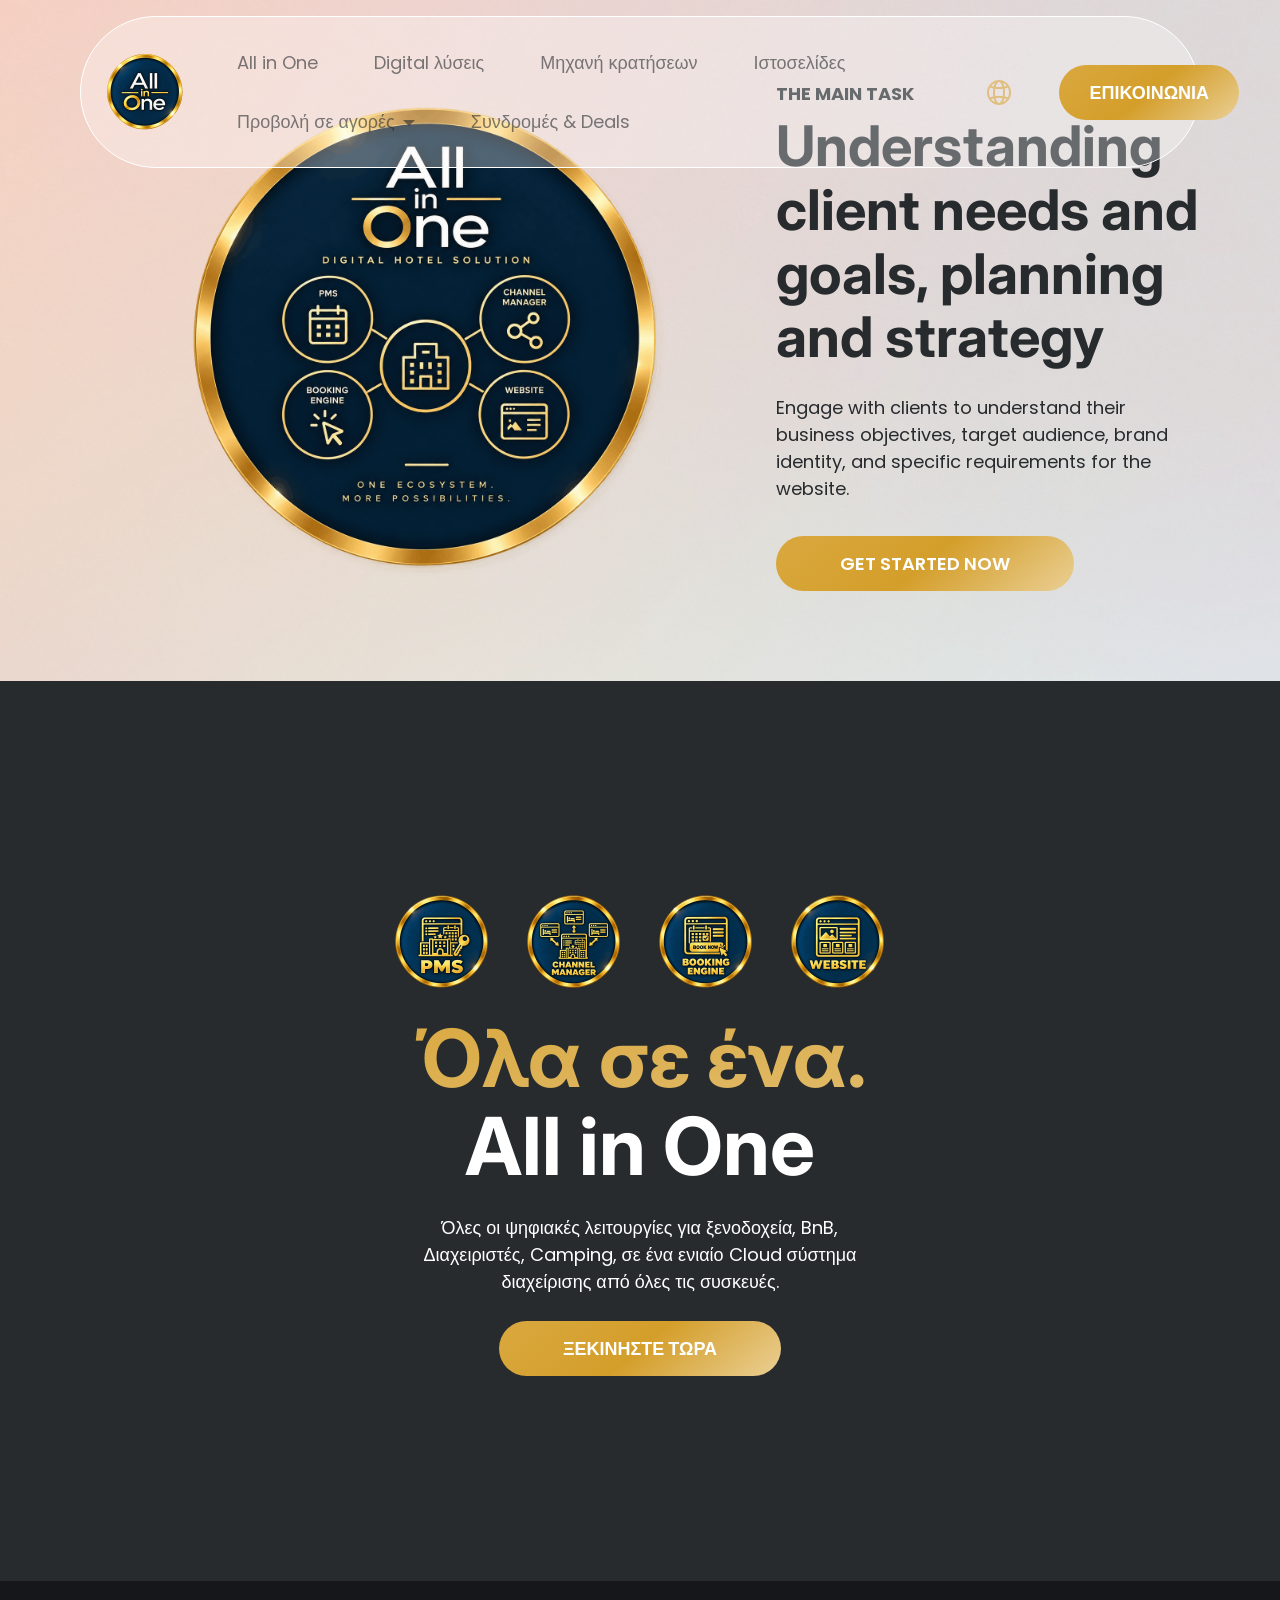
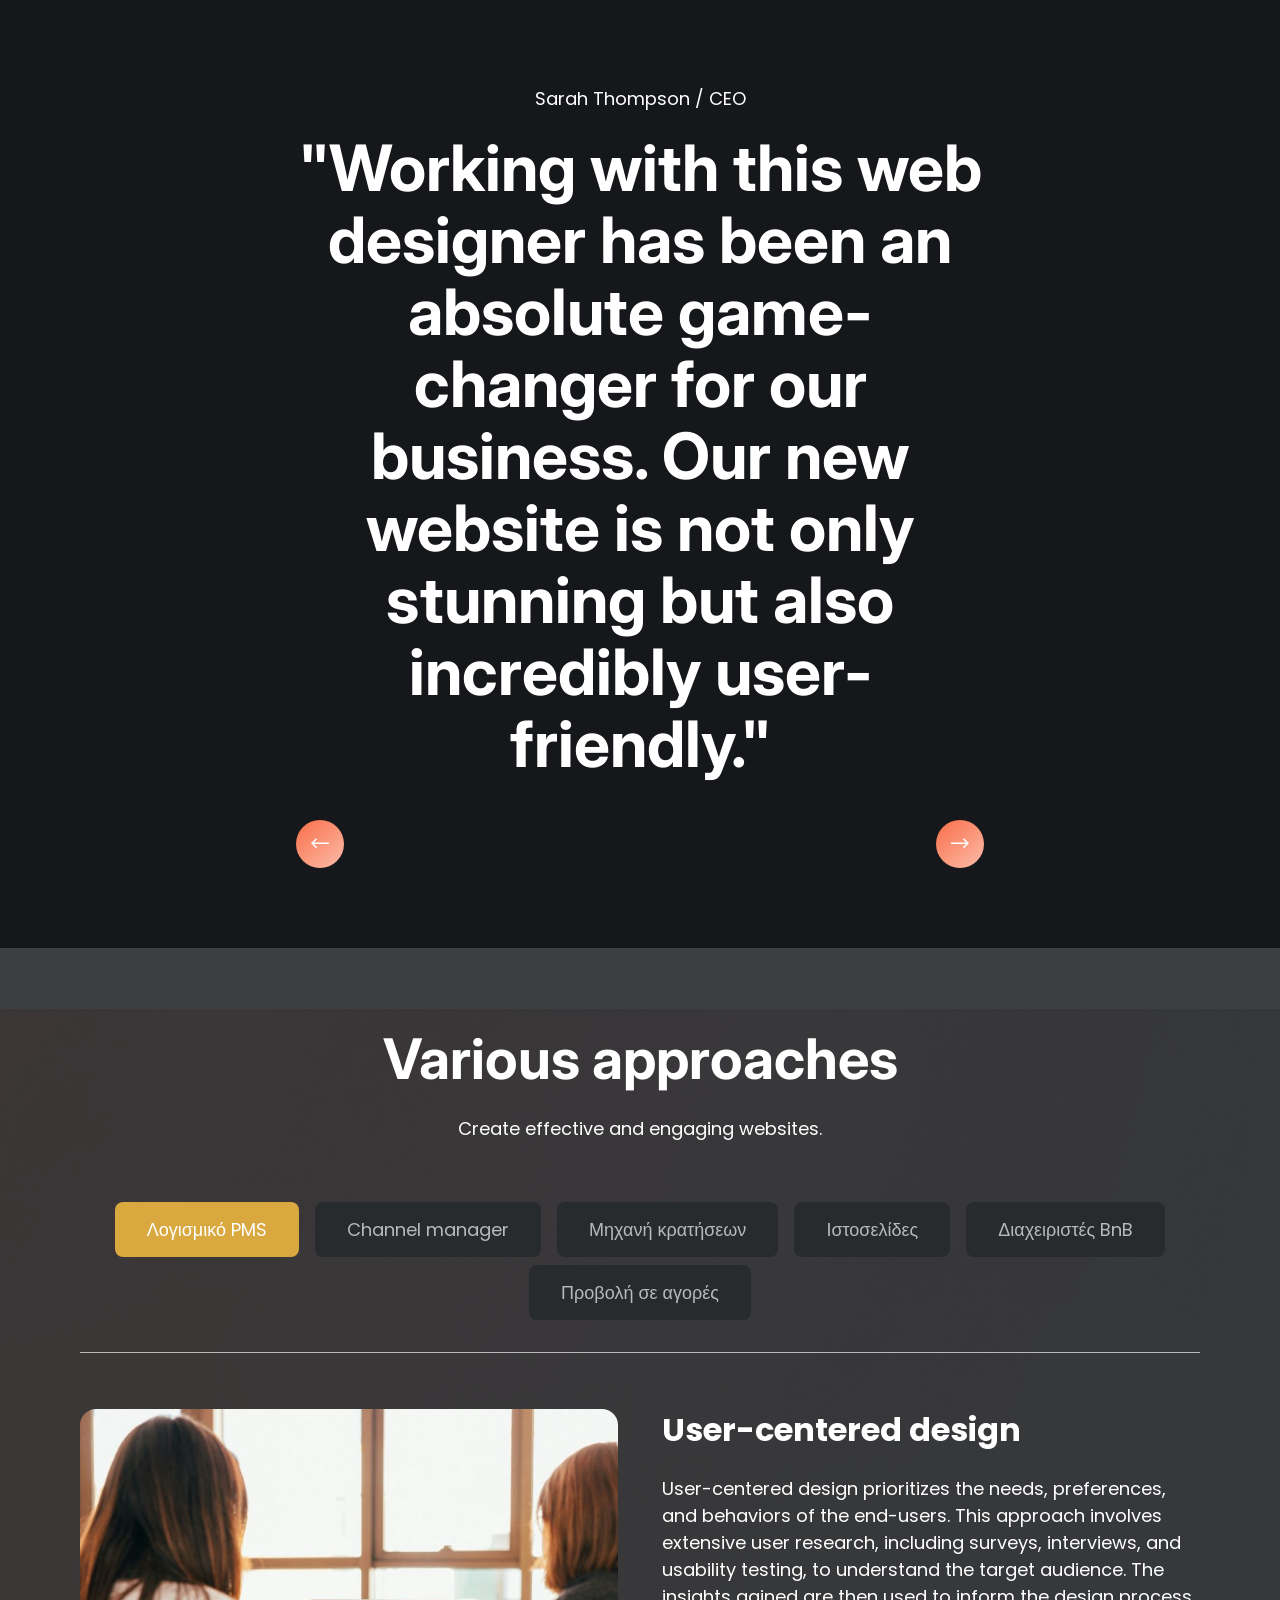
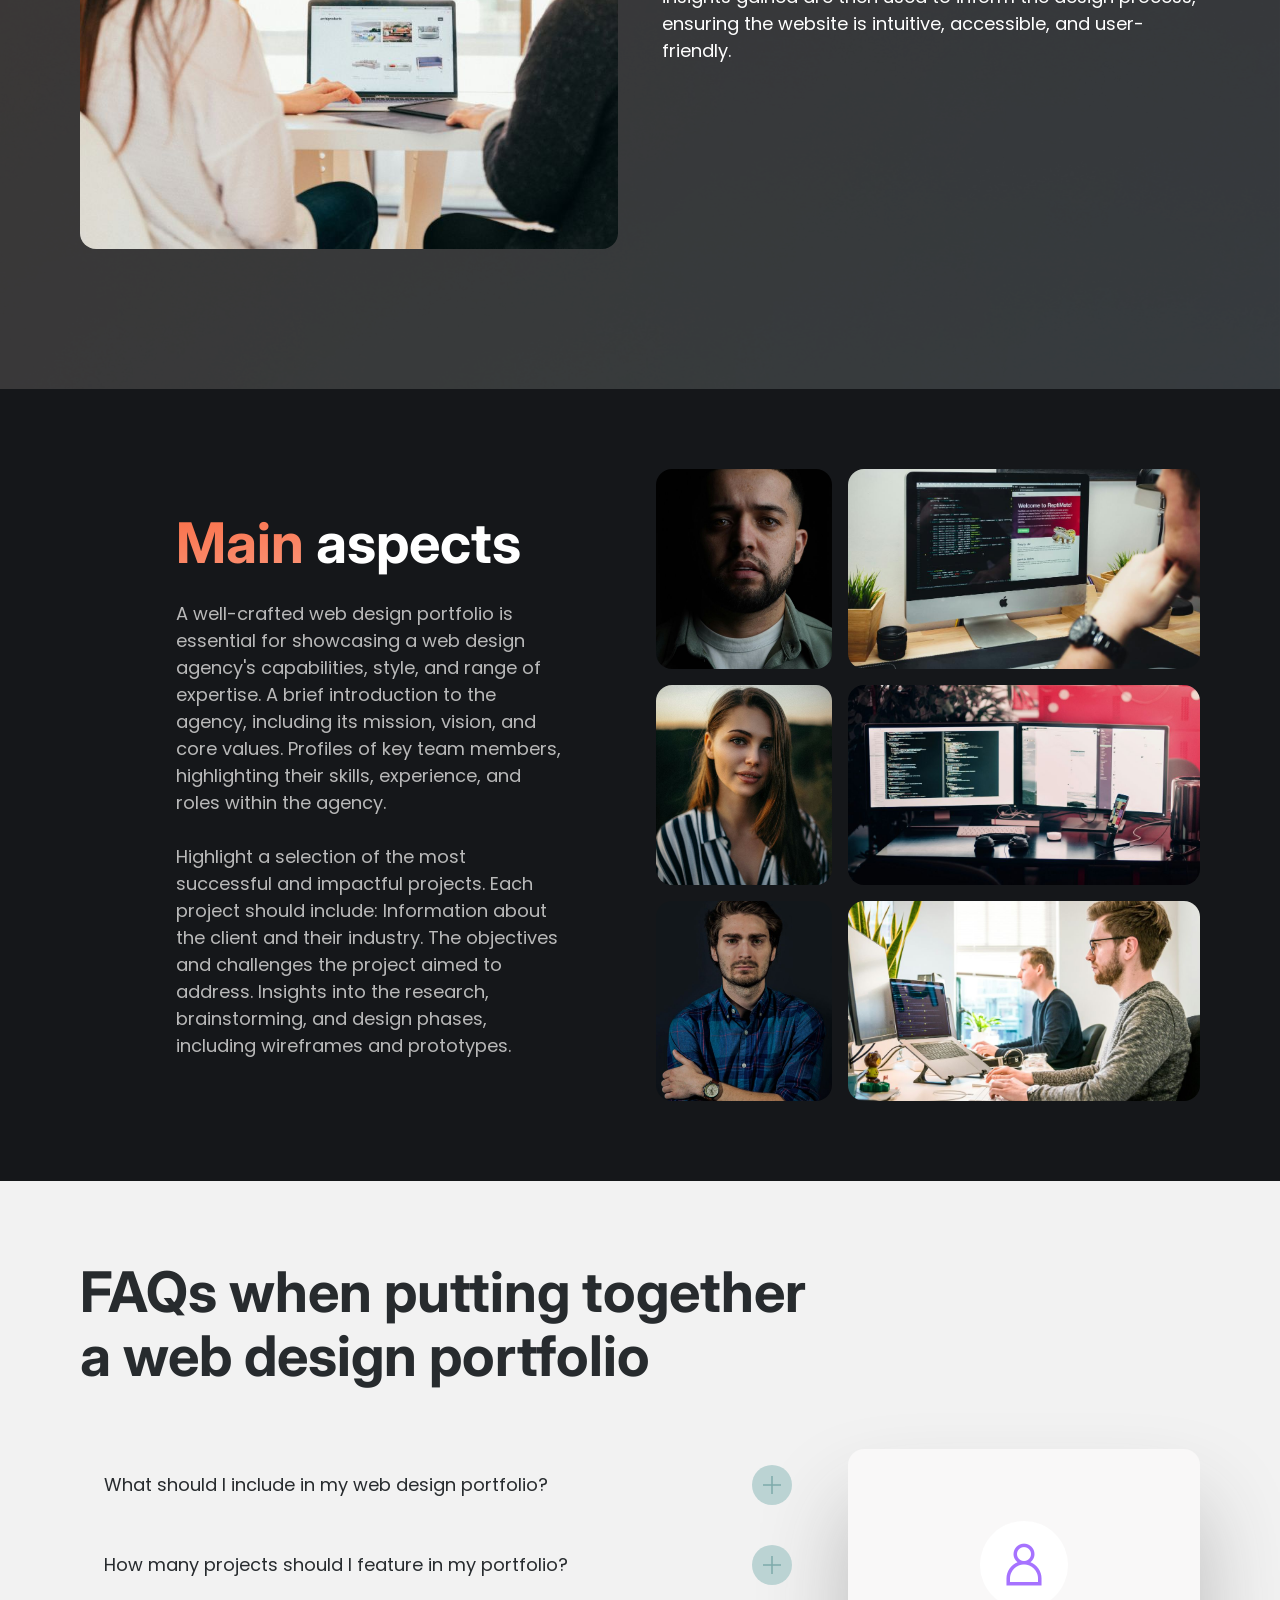
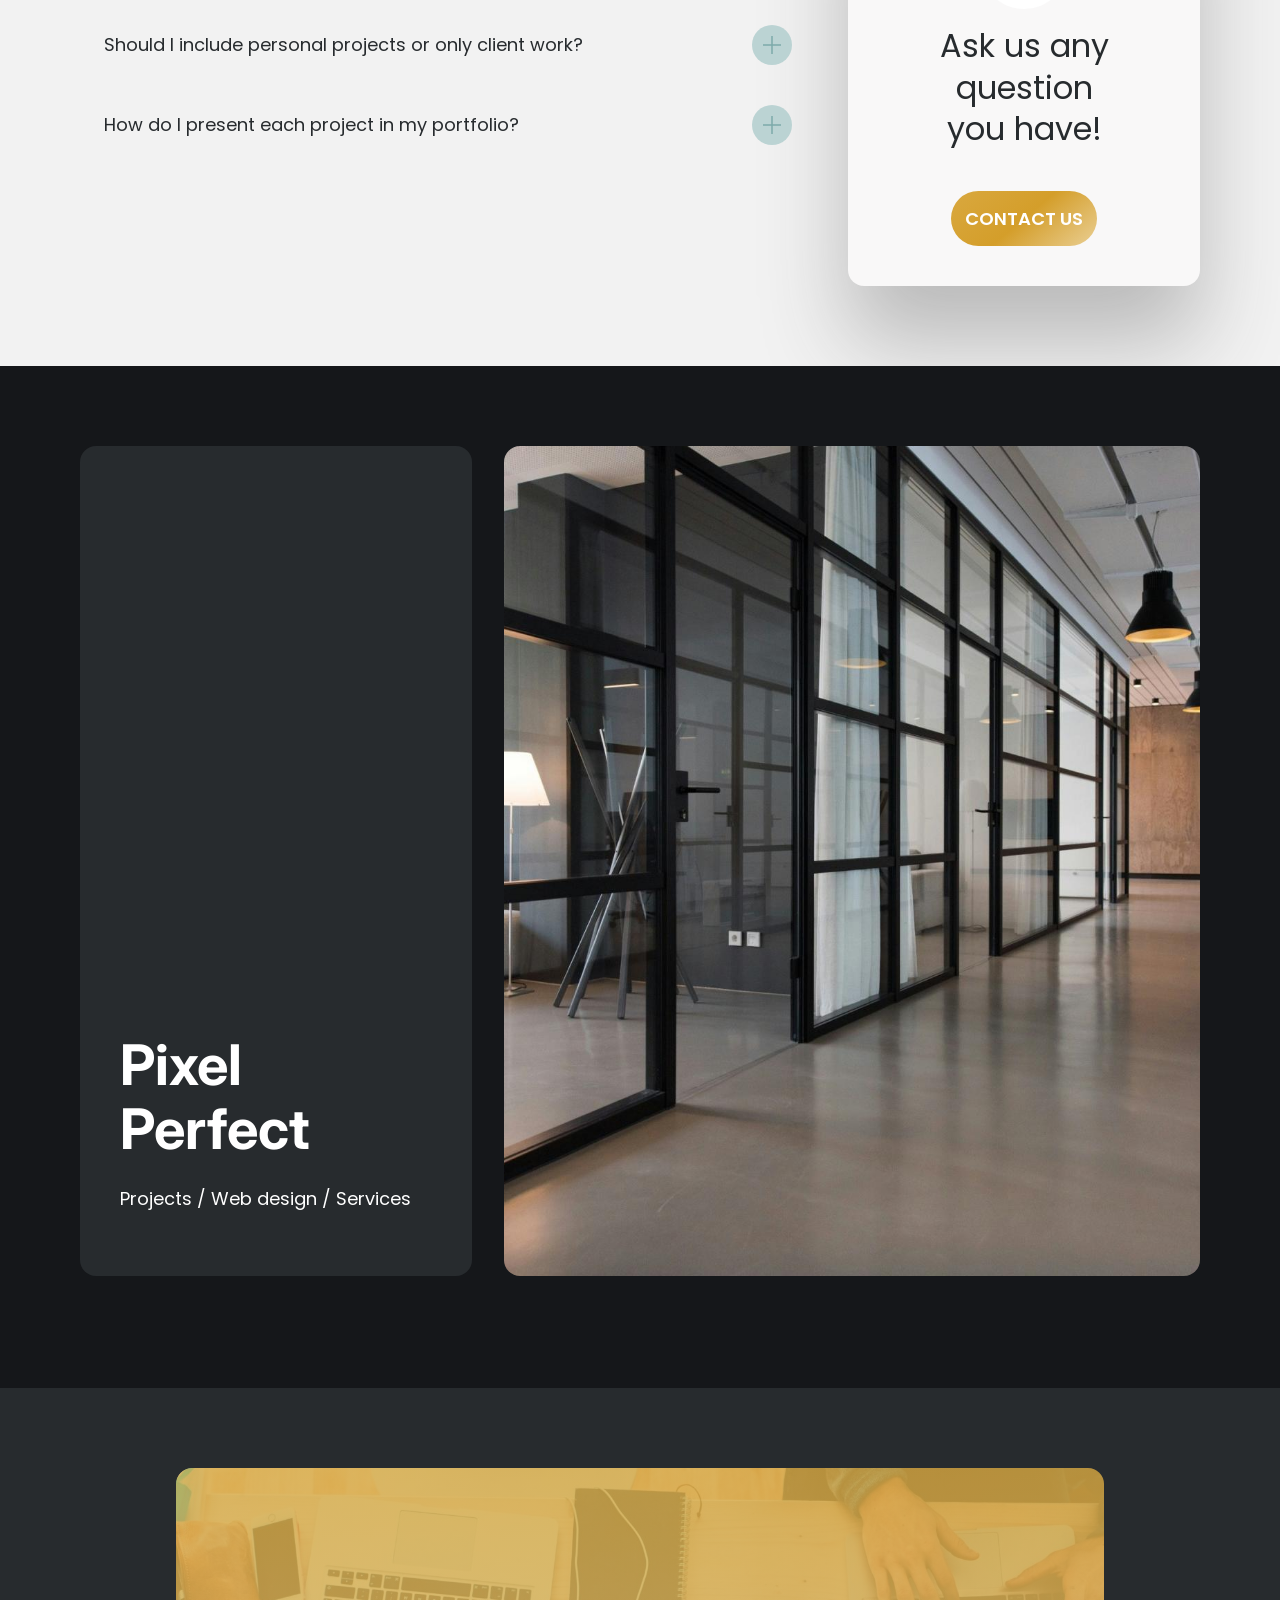
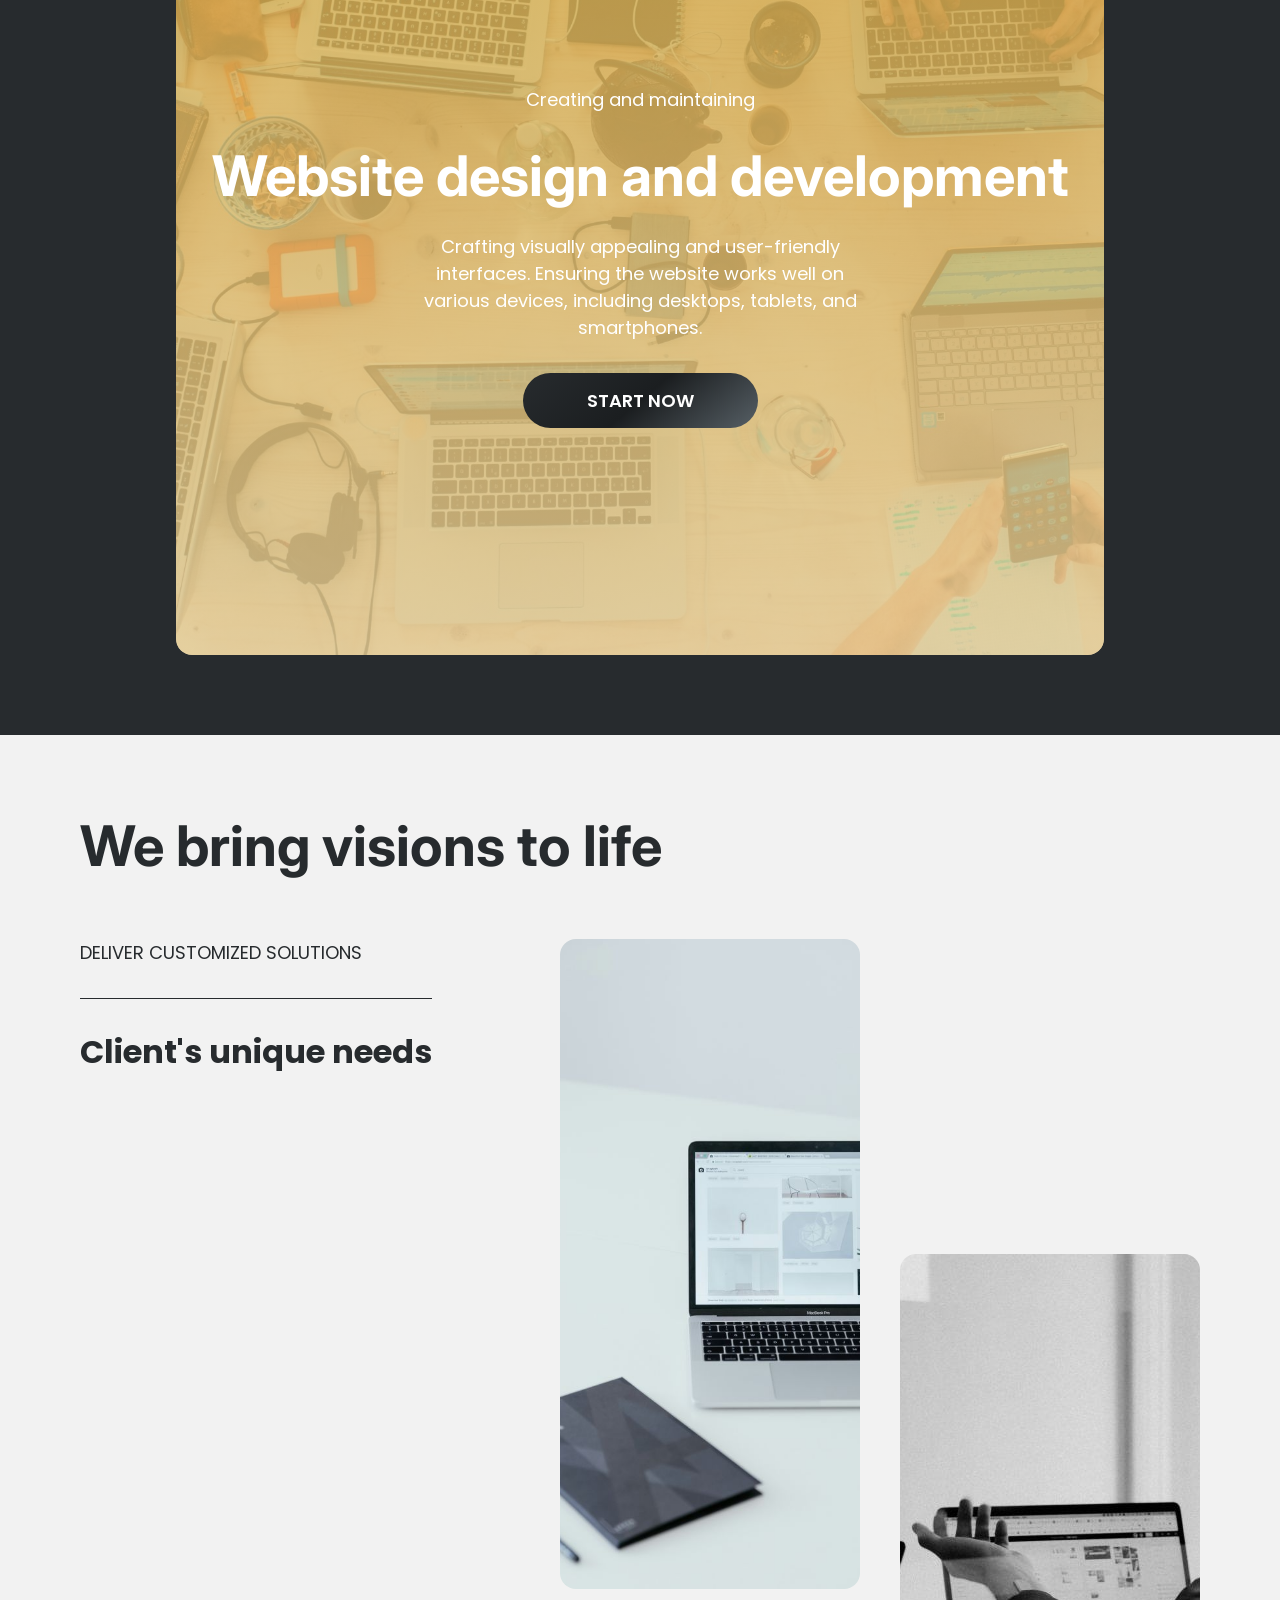
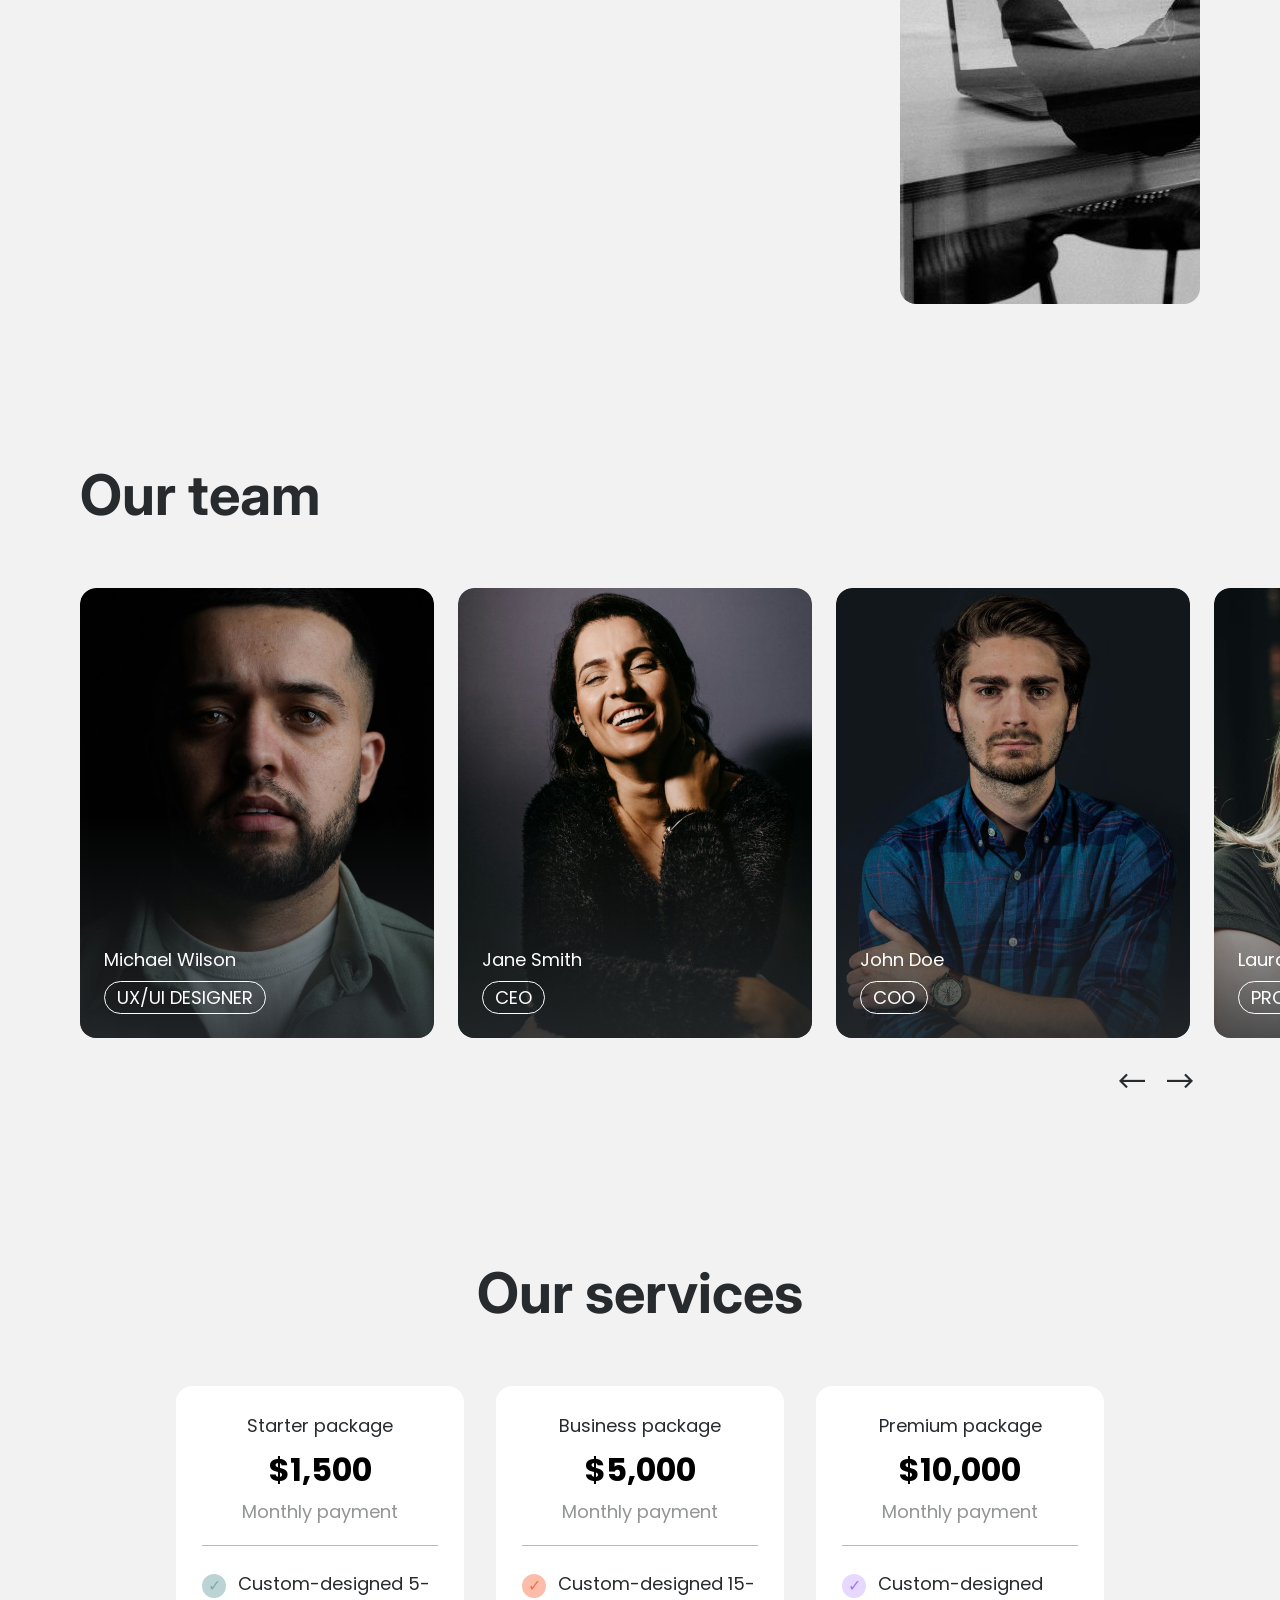
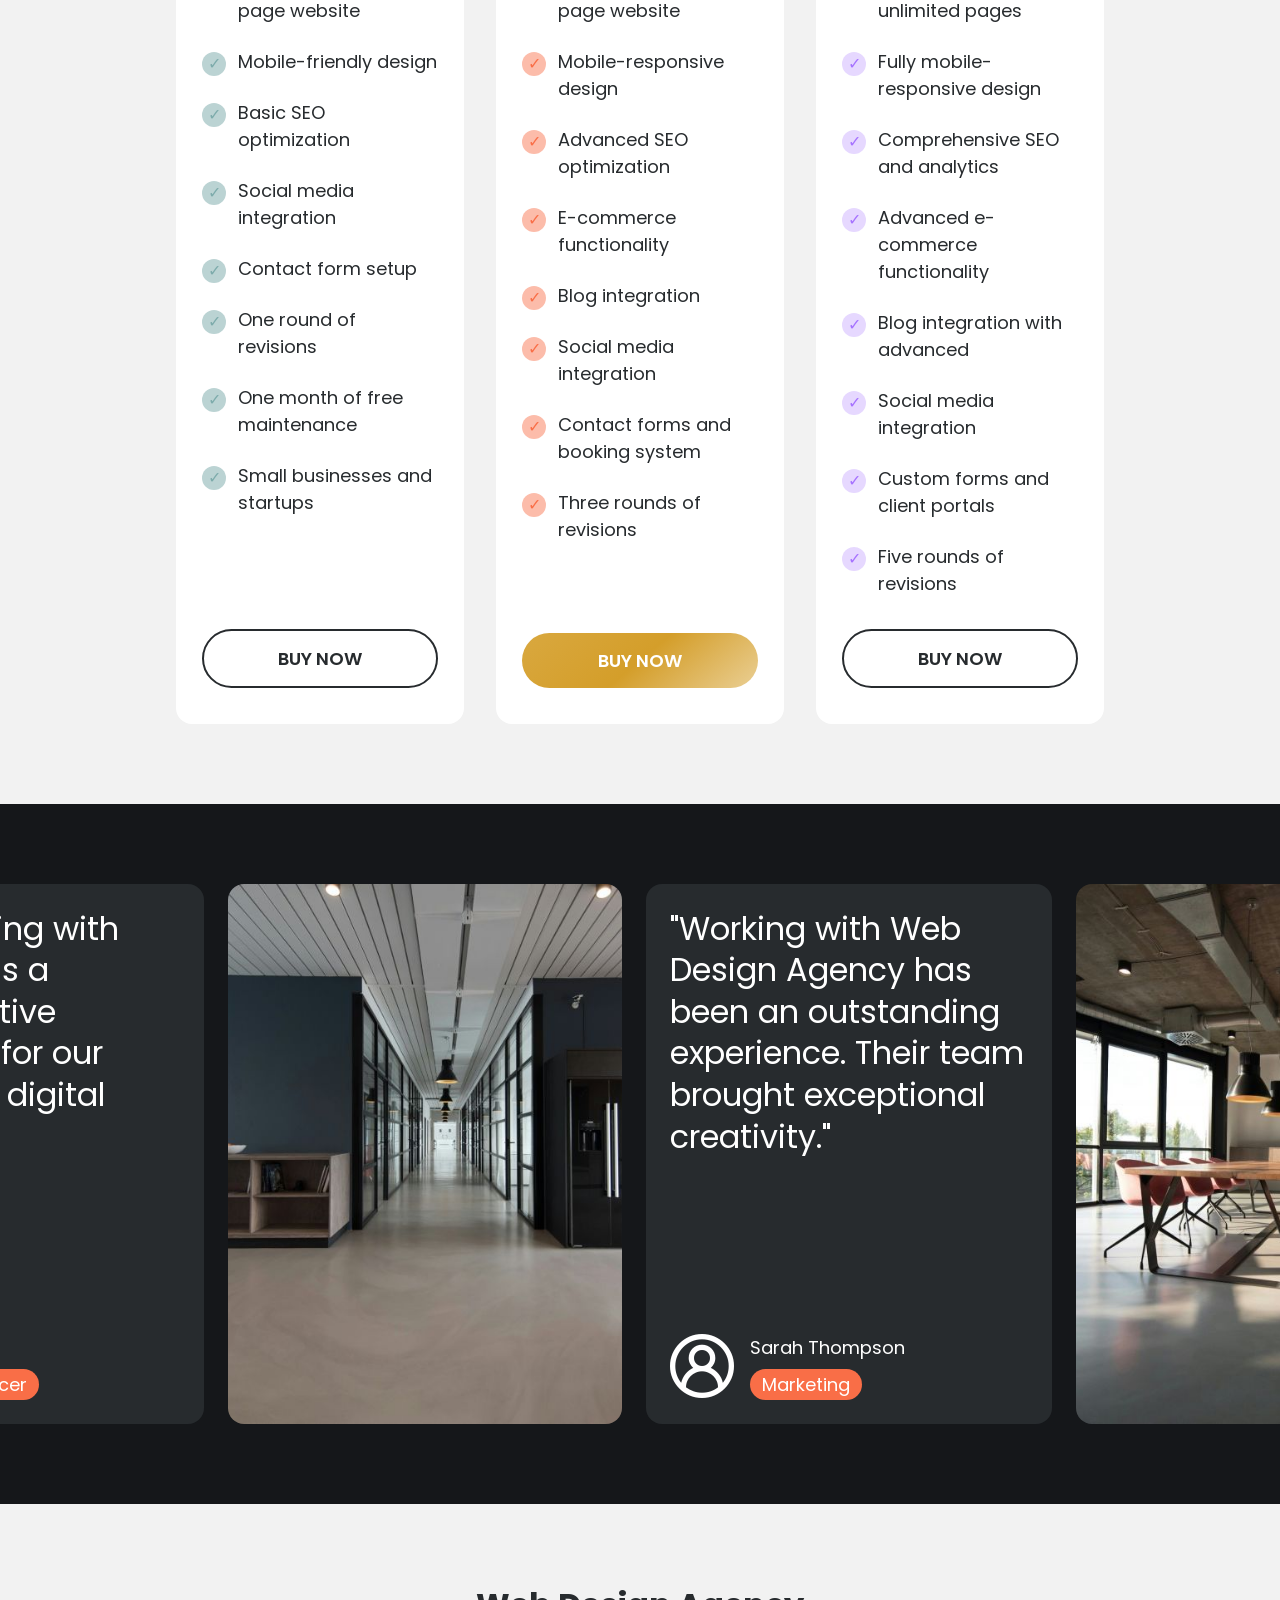
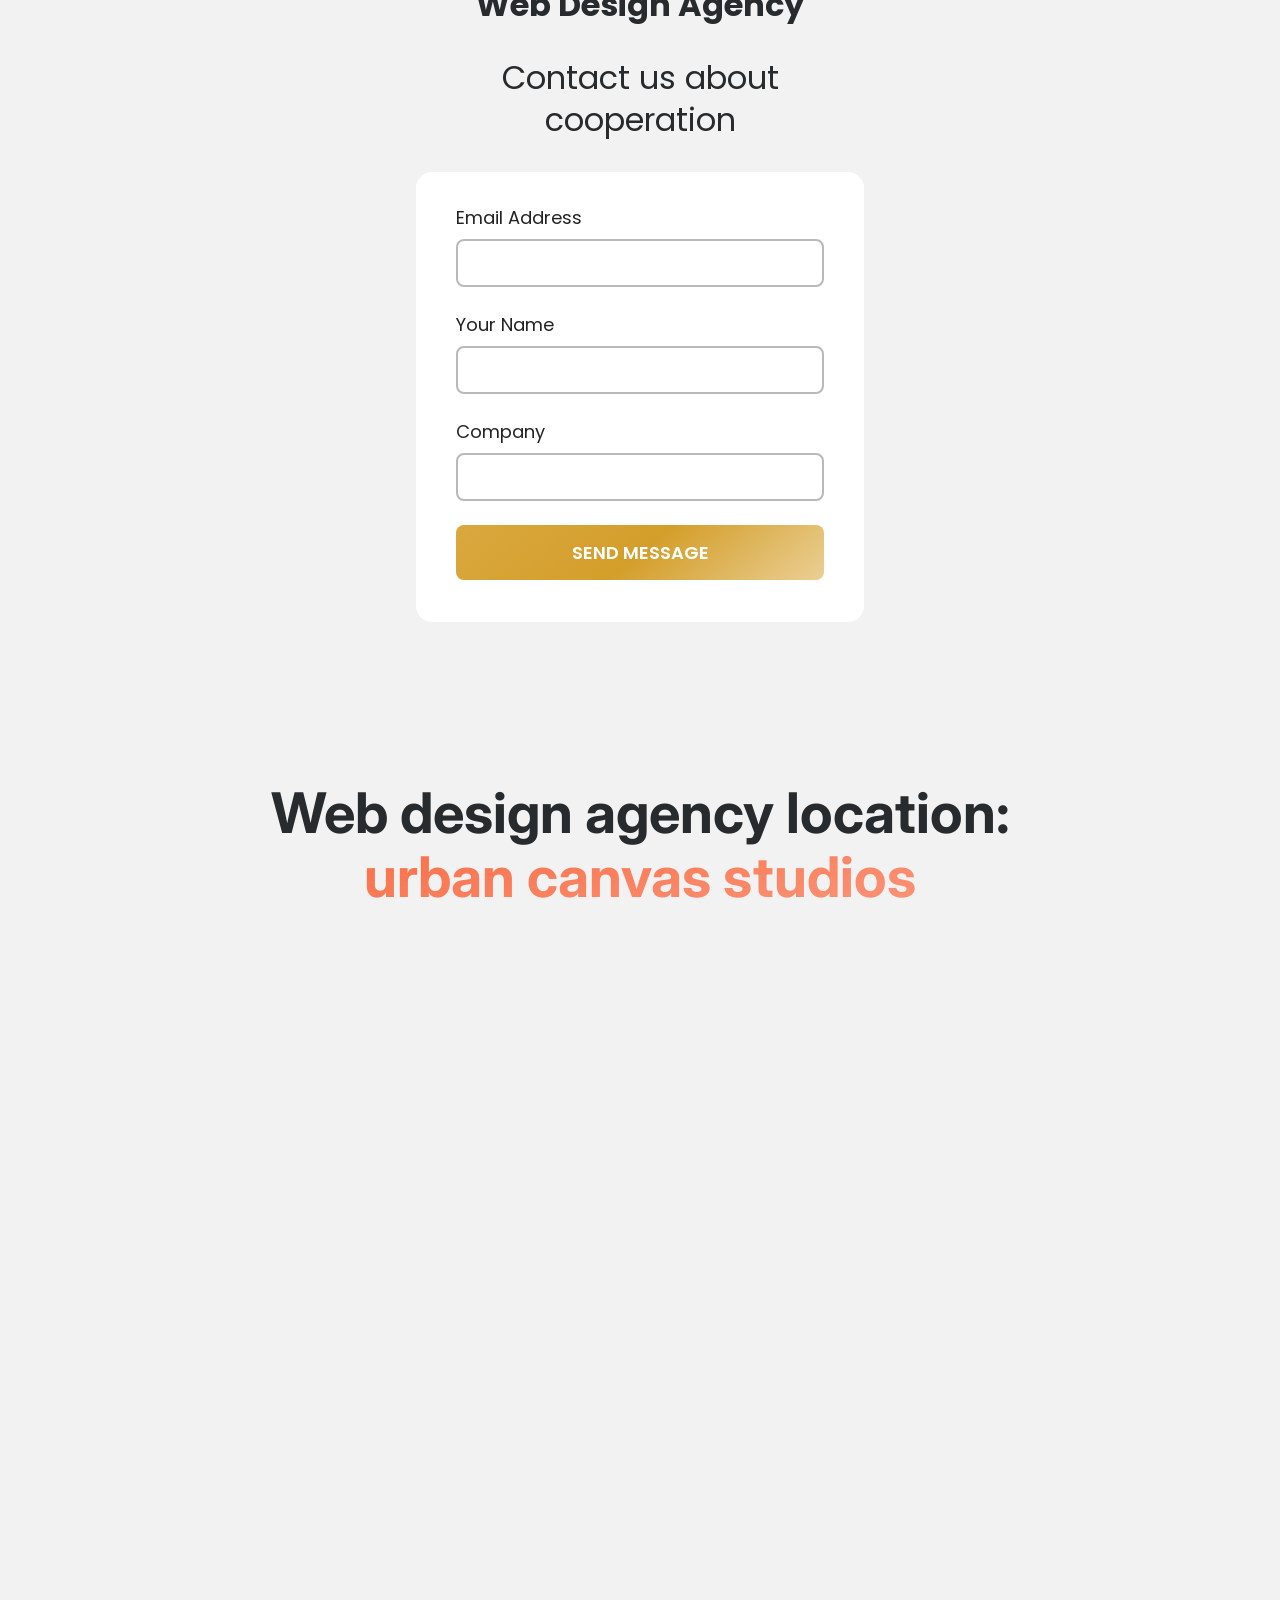
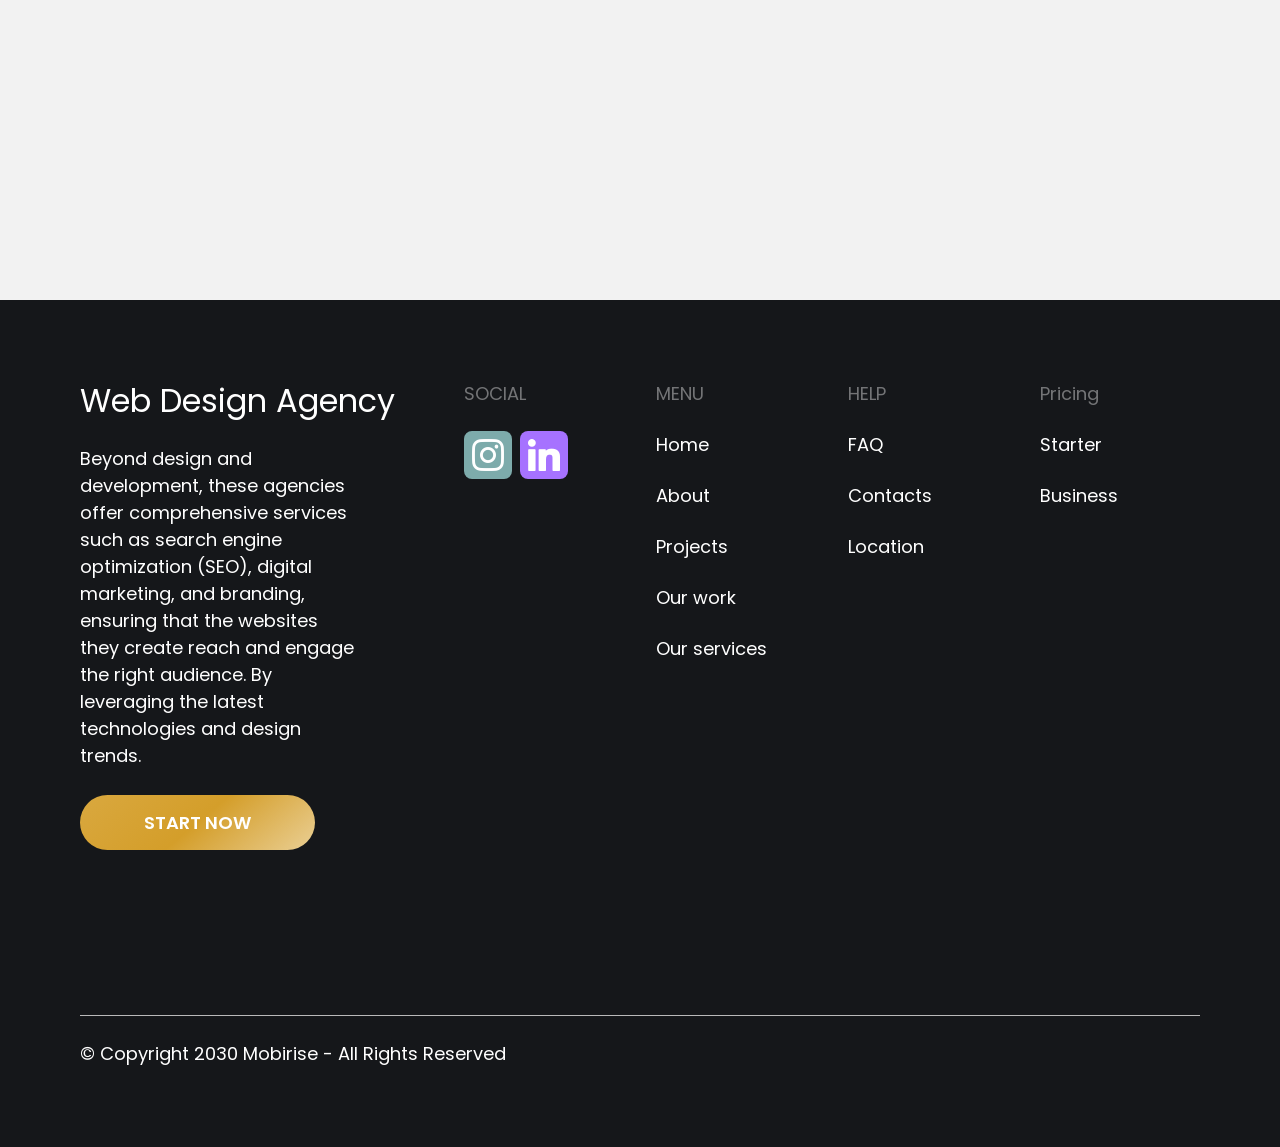
==== commit e91a1537: "create github pages" ====
--- a/index.html
+++ b/index.html
@@ -21,7 +21,7 @@
   <noscript><link rel="stylesheet" href="https://fonts.googleapis.com/css?family=Inter:100,200,300,400,500,600,700,800,900,100i,200i,300i,400i,500i,600i,700i,800i,900i&display=swap"></noscript>
   <link rel="preload" href="https://fonts.googleapis.com/css?family=Poppins:100,100i,200,200i,300,300i,400,400i,500,500i,600,600i,700,700i,800,800i,900,900i&display=swap" as="style" onload="this.onload=null;this.rel='stylesheet'">
   <noscript><link rel="stylesheet" href="https://fonts.googleapis.com/css?family=Poppins:100,100i,200,200i,300,300i,400,400i,500,500i,600,600i,700,700i,800,800i,900,900i&display=swap"></noscript>
-  <link rel="preload" as="style" href="assets/mobirise/css/mbr-additional.css?v=TL2lpD"><link rel="stylesheet" href="assets/mobirise/css/mbr-additional.css?v=TL2lpD" type="text/css">
+  <link rel="preload" as="style" href="assets/mobirise/css/mbr-additional.css?v=ZQgG2Y"><link rel="stylesheet" href="assets/mobirise/css/mbr-additional.css?v=ZQgG2Y" type="text/css">
 
   
   
@@ -169,6 +169,79 @@
 	</div>
 </section>
 
+<section data-bs-version="5.1" class="slider04 mbr-embla flexm5 cid-vvq9YNXsNu" id="slider04-l">
+    
+    
+
+    <div class="container-fluid">
+        <div class="row items-wrapper">
+            <div class="col-12 col-lg-8">
+                <div class="embla" data-skip-snaps="true" data-align="center" data-contain-scroll="trimSnaps" data-loop="true" data-auto-play-interval="4" data-draggable="true">
+                    <div class="embla__viewport">
+                        <div class="embla__container">
+                            <div class="embla__slide slider-image item features-without-image" style="margin-left: 12px; margin-right: 12px;">
+                                <div class="slide-content">
+                                    <div class="item-wrapper">
+                                        <div class="item-content">
+                                            <p class="item-name mbr-fonts-style display-4">
+                                                Sarah Thompson / CEO
+                                            </p>
+                                            <p class="item-text mbr-fonts-style display-2">
+                                                <strong>"Working with this web designer has been an absolute game-changer for
+                                                    our business. Our new website is not only stunning but also incredibly
+                                                    user-friendly."
+                                                </strong>
+                                            </p>
+                                        </div>
+                                    </div>
+                                </div>
+                            </div>
+                            <div class="embla__slide slider-image item features-without-image" style="margin-left: 12px; margin-right: 12px;">
+                                <div class="slide-content">
+                                    <div class="item-wrapper">
+                                        <div class="item-content">
+                                            <p class="item-name mbr-fonts-style display-4">
+                                                David Martinez / Marketing Director
+                                            </p>
+                                            <p class="item-text mbr-fonts-style display-2">
+                                                <strong>"We are beyond thrilled with the website created by this talented web
+                                                    designer. From the initial consultation to the final launch."</strong>
+                                            </p>
+                                        </div>
+                                    </div>
+                                </div>
+                            </div>
+                            <div class="embla__slide slider-image item features-without-image" style="margin-left: 12px; margin-right: 12px;">
+                                <div class="slide-content">
+                                    <div class="item-wrapper">
+                                        <div class="item-content">
+                                            <p class="item-name mbr-fonts-style display-4">
+                                                Emily Carter / Founder
+                                            </p>
+                                            <p class="item-text mbr-fonts-style display-2">
+                                                <strong>"Our experience with this web designer was outstanding. They transformed
+                                                    our outdated website into a modern, responsive."</strong>
+                                            </p>
+                                        </div>
+                                    </div>
+                                </div>
+                            </div>
+                        </div>
+                    </div>
+                    <button class="embla__button embla__button--prev">
+                        <span class="mobi-mbri mobi-mbri-left mbr-iconfont" aria-hidden="true"></span>
+                        <span class="sr-only visually-hidden visually-hidden visually-hidden">Previous</span>
+                    </button>
+                    <button class="embla__button embla__button--next">
+                        <span class="mobi-mbri mobi-mbri-right mbr-iconfont" aria-hidden="true"></span>
+                        <span class="sr-only visually-hidden visually-hidden visually-hidden">Next</span>
+                    </button>
+                </div>
+            </div>
+        </div>
+    </div>
+</section>
+
 <section data-bs-version="5.1" class="tabs01 flexm5 cid-ugTWXQjfkY mbr-parallax-background" id="tabs01-a">
     
 
@@ -322,6 +395,210 @@
                                 </div>
                             </div>
                         </div>
+                    </div>
+                </div>
+            </div>
+        </div>
+    </div>
+</section>
+
+<section data-bs-version="5.1" class="article04 flexm5 cid-vvq9M8WAid" id="article04-j">
+    
+
+    
+    
+
+    <div class="container-fluid">
+        <div class="row items-wrapper">
+            <div class="col-12 col-lg-5 card">
+                <div class="content-wrapper">
+                    <h2 class="mbr-section-title mbr-fonts-style display-5">
+                        <strong><span><b>Main</b></span> aspects</strong>
+                    </h2>
+                    <p class="mbr-text mbr-fonts-style display-4">
+                        A well-crafted web design portfolio is essential for showcasing a web design agency's
+                        capabilities, style, and range of expertise.
+                        A brief introduction to the agency, including its mission, vision, and core
+                        values.
+                        Profiles of key team members, highlighting their skills, experience, and
+                        roles within the agency.
+                        <br><br>
+                        Highlight a selection of the most successful and impactful projects. Each project should include:
+                        Information about the client and their industry.
+                        The objectives and challenges the project aimed to address.
+                        Insights into the research, brainstorming, and design phases, including wireframes and prototypes.
+                    </p>
+                    
+                </div>
+            </div>
+            <div class="col-12 col-lg-6 card">
+                <div class="image-wrapper">
+                    <div class="item features-image">
+                        <div class="item-wrapper">
+                            <div class="item-img">
+                                <img src="assets/images/image21.jpg" alt="">
+                            </div>
+                        </div>
+                    </div>
+                    <div class="item features-image">
+                        <div class="item-wrapper">
+                            <div class="item-img">
+                                <img src="assets/images/image3.jpg" alt="">
+                            </div>
+                        </div>
+                    </div>
+                    <div class="item features-image">
+                        <div class="item-wrapper">
+                            <div class="item-img">
+                                <img src="assets/images/image1.jpg" alt="">
+                            </div>
+                        </div>
+                    </div>
+                    <div class="item features-image">
+                        <div class="item-wrapper">
+                            <div class="item-img">
+                                <img src="assets/images/image9.jpg" alt="">
+                            </div>
+                        </div>
+                    </div>
+                    <div class="item features-image">
+                        <div class="item-wrapper">
+                            <div class="item-img">
+                                <img src="assets/images/image26.jpg" alt="">
+                            </div>
+                        </div>
+                    </div>
+                    <div class="item features-image">
+                        <div class="item-wrapper">
+                            <div class="item-img">
+                                <img src="assets/images/image5.jpg" alt="">
+                            </div>
+                        </div>
+                    </div>
+                </div>
+            </div>
+        </div>
+    </div>
+</section>
+
+<section data-bs-version="5.1" class="list01 flexm5 cid-vvq9SaFnpU" id="list01-k">
+    
+
+    
+    
+
+    <div class="container-fluid">
+        <div class="row">
+            <div class="col-12">
+                <div class="content-wrapper">
+                    <h2 class="mbr-section-title mbr-fonts-style display-5">
+                        <strong>FAQs when putting together <br> a web design portfolio</strong>
+                    </h2>
+                </div>
+            </div>
+            <div class="col-12 col-lg-8">
+                <div id="bootstrap-accordion_32" class="panel-group accordionStyles accordion" role="tablist" aria-multiselectable="true">
+                    <div class="card">
+                        <div class="card-header" role="tab" id="headingOne">
+                            <a role="button" class="panel-title collapsed" data-toggle="collapse" data-bs-toggle="collapse" data-core="" href="#collapse1_32" aria-expanded="false" aria-controls="collapse1">
+                                <h4 class="panel-title-edit mbr-fonts-style display-4">
+                                    What should I include in my web design portfolio?
+                                </h4>
+                                <div class="icon-wrapper">
+                                    <span class="sign mbr-iconfont mobi-mbri-plus mobi-mbri"></span>
+                                </div>
+                            </a>
+                        </div>
+                        <div id="collapse1_32" class="panel-collapse noScroll collapse" role="tabpanel" aria-labelledby="headingOne" data-parent="#accordion" data-bs-parent="#bootstrap-accordion_32">
+                            <div class="panel-body">
+                                <p class="panel-text mbr-fonts-style display-4">
+                                    Your web design portfolio should include a variety of your best work, showcasing
+                                    different styles and types of projects. Include detailed case studies with project
+                                    goals, your design process, and the results achieved.
+                                </p>
+                            </div>
+                        </div>
+                    </div>
+                    <div class="card">
+                        <div class="card-header" role="tab" id="headingTwo">
+                            <a role="button" class="panel-title collapsed" data-toggle="collapse" data-bs-toggle="collapse" data-core="" href="#collapse2_32" aria-expanded="false" aria-controls="collapse2">
+                                <h4 class="panel-title-edit mbr-fonts-style display-4">
+                                    How many projects should I feature in my portfolio?
+                                </h4>
+                                <div class="icon-wrapper">
+                                    <span class="sign mbr-iconfont mobi-mbri-plus mobi-mbri"></span>
+                                </div>
+                            </a>
+                        </div>
+                        <div id="collapse2_32" class="panel-collapse noScroll collapse" role="tabpanel" aria-labelledby="headingTwo" data-parent="#accordion" data-bs-parent="#bootstrap-accordion_32">
+                            <div class="panel-body">
+                                <p class="panel-text mbr-fonts-style display-4">
+                                    Aim to feature 5-10 high-quality projects. It's better to have a few outstanding
+                                    examples than to overwhelm potential clients with too many mediocre ones. Quality
+                                    over quantity is key.
+                                </p>
+                            </div>
+                        </div>
+                    </div>
+                    <div class="card">
+                        <div class="card-header" role="tab" id="headingThree">
+                            <a role="button" class="panel-title collapsed" data-toggle="collapse" data-bs-toggle="collapse" data-core="" href="#collapse3_32" aria-expanded="false" aria-controls="collapse3">
+                                <h4 class="panel-title-edit mbr-fonts-style display-4">
+                                    Should I include personal projects or only client work?
+                                </h4>
+                                <div class="icon-wrapper">
+                                    <span class="sign mbr-iconfont mobi-mbri-plus mobi-mbri"></span>
+                                </div>
+                            </a>
+                        </div>
+                        <div id="collapse3_32" class="panel-collapse noScroll collapse" role="tabpanel" aria-labelledby="headingThree" data-parent="#accordion" data-bs-parent="#bootstrap-accordion_32">
+                            <div class="panel-body">
+                                <p class="panel-text mbr-fonts-style display-4">
+                                    Both are valuable. Client work demonstrates your ability to meet client needs and
+                                    work within constraints, while personal projects can showcase your creativity,
+                                    passion, and skills in areas you might not get to explore in client work.
+                                </p>
+                            </div>
+                        </div>
+                    </div>
+                    <div class="card">
+                        <div class="card-header" role="tab" id="headingFour">
+                            <a role="button" class="panel-title collapsed" data-toggle="collapse" data-bs-toggle="collapse" data-core="" href="#collapse4_32" aria-expanded="false" aria-controls="collapse4">
+                                <h4 class="panel-title-edit mbr-fonts-style display-4">
+                                    How do I present each project in my portfolio?
+                                </h4>
+                                <div class="icon-wrapper">
+                                    <span class="sign mbr-iconfont mobi-mbri-plus mobi-mbri"></span>
+                                </div>
+                            </a>
+                        </div>
+                        <div id="collapse4_32" class="panel-collapse noScroll collapse" role="tabpanel" aria-labelledby="headingFour" data-parent="#accordion" data-bs-parent="#bootstrap-accordion_32">
+                            <div class="panel-body">
+                                <p class="panel-text mbr-fonts-style display-4">
+                                    For each project, include a brief overview, your role, the challenges faced, the
+                                    design process, and the outcomes. Use visuals like screenshots, wireframes, and
+                                    prototypes to illustrate your points. If possible, include metrics that demonstrate
+                                    the project's success.
+                                </p>
+                            </div>
+                        </div>
+                    </div>
+                    
+                    
+                </div>
+            </div>
+            <div class="col-12 col-lg-4">
+                <div class="card-wrapper">
+                    <div class="icon-wrap">
+                        <span class="mbr-iconfont mobi-mbri-user mobi-mbri"></span>
+                    </div>
+                    <h4 class="card-title mbr-fonts-style display-7">
+                        Ask us any question <br> you have!
+                    </h4>
+                    <div class="mbr-section-btn">
+                        <a class="btn btn-secondary display-4" href="#">
+                            CONTACT US
+                        </a>
                     </div>
                 </div>
             </div>
@@ -905,7 +1182,7 @@
                     </h3>
                 </div>
                 <div class="mbr-form form-wrapper" data-form-type="formoid">
-                    <form action="https://mobirise.eu/" method="POST" class="mbr-form form-with-styler" data-form-title="Form Name"><input type="hidden" name="email" data-form-email="true" value="Ing6UNooGRy3dteP6lECHkilu+FwTSFymCZ3eas2fAJsdDuPy5TzuGH8xhbS6+OiR7MiO95oUyovzQY+erJUfTus4EnuAMKFRViHpYJtvZ6FaNm9TYLqF8UX2Ri/CslZ.NpMpyPIWBiT4b7gVHaFLplJ+yCeO48qArwgb9ePz7YtZN7NX4NobqsaIUxdJqughMcb76SB0EpmS0yCBiN5tSjXfREvmECaJ8Y4EZ/1bFsSGTqeIjvvttpX5ez9cmtkE">
+                    <form action="https://mobirise.eu/" method="POST" class="mbr-form form-with-styler" data-form-title="Form Name"><input type="hidden" name="email" data-form-email="true" value="WqhBydgJkc06WttyfNuAGXQE+Yc3isJfHZ2DyKqIocY+R3gQGYZZ5quEOoidBygc7cA0p31oJelWMHjgW4SEsYRfboySglkMczDSjPm9nsLtRcQeAShKIp8PoaSse0zQ.Loa6Vwwy4zboZqimGYumv8lYRmY0xdKOaDiBmSX7fUybDejtV62Wb7yWp4j99kh7c7hqTScv7OVlHstJaVJk8iIDouB0G+vGbiRBA06pWnMjVJfzncO3Hfz0MbN6MyLq">
                         <div class="row">
                             <div hidden="hidden" data-form-alert="" class="alert alert-success col-12">Thanks for filling
                                 out the form!</div>
@@ -1057,9 +1334,10 @@
   <script src="assets/smoothscroll/smooth-scroll.js"></script>
   <script src="assets/ytplayer/index.js"></script>
   <script src="assets/dropdown/js/navbar-dropdown.js"></script>
-  <script src="assets/mbr-tabs/mbr-tabs.js"></script>
   <script src="assets/embla/embla.min.js"></script>
   <script src="assets/embla/script.js"></script>
+  <script src="assets/mbr-tabs/mbr-tabs.js"></script>
+  <script src="assets/mbr-switch-arrow/mbr-switch-arrow.js"></script>
   <script src="assets/theme/js/script.js"></script>
   <script src="assets/formoid/formoid.min.js"></script>
   
--- a/assets/mobirise/css/mbr-additional.css
+++ b/assets/mobirise/css/mbr-additional.css
@@ -1609,6 +1609,117 @@
   text-align: center;
   color: #ffffff;
 }
+.cid-vvq9YNXsNu {
+  padding-top: 5rem;
+  padding-bottom: 5rem;
+  background-color: #15171a;
+}
+.cid-vvq9YNXsNu .items-wrapper {
+  justify-content: center;
+}
+.cid-vvq9YNXsNu .embla__slide {
+  display: flex;
+  justify-content: center;
+  position: relative;
+  min-width: 100%;
+  max-width: 100%;
+}
+@media (max-width: 767px) {
+  .cid-vvq9YNXsNu .embla__slide {
+    min-width: 100%;
+    max-width: 100%;
+  }
+}
+.cid-vvq9YNXsNu .embla__slide .slide-content {
+  width: 100%;
+}
+.cid-vvq9YNXsNu .embla__slide .slide-content .item-wrapper .item-content {
+  padding: 24px;
+}
+@media (max-width: 992px) {
+  .cid-vvq9YNXsNu .embla__slide .slide-content .item-wrapper .item-content {
+    padding: 20px 16px;
+  }
+}
+.cid-vvq9YNXsNu .embla__slide .slide-content .item-wrapper .item-content .item-name {
+  margin-bottom: 20px;
+}
+.cid-vvq9YNXsNu .embla__slide .slide-content .item-wrapper .item-content .item-text {
+  margin-bottom: 0;
+}
+.cid-vvq9YNXsNu .embla__button--next,
+.cid-vvq9YNXsNu .embla__button--prev {
+  display: flex;
+}
+.cid-vvq9YNXsNu .embla__button {
+  bottom: 0;
+  width: 48px;
+  height: 48px;
+  font-size: 18px;
+  background: linear-gradient(140deg, #f96e47, #fcbcaa) !important;
+  color: #ffffff !important;
+  border: none !important;
+  border-radius: 50%;
+  transition: all 0.3s;
+  position: absolute;
+  display: flex;
+  justify-content: center;
+  align-items: center;
+  opacity: 1 !important;
+}
+.cid-vvq9YNXsNu .embla__button:hover {
+  opacity: .9 !important;
+}
+.cid-vvq9YNXsNu .embla__button.embla__button--prev {
+  left: 24px;
+}
+@media (max-width: 992px) {
+  .cid-vvq9YNXsNu .embla__button.embla__button--prev {
+    left: 16px;
+  }
+}
+.cid-vvq9YNXsNu .embla__button.embla__button--next {
+  right: 24px;
+}
+@media (max-width: 992px) {
+  .cid-vvq9YNXsNu .embla__button.embla__button--next {
+    right: 16px;
+  }
+}
+.cid-vvq9YNXsNu .embla {
+  position: relative;
+  width: 100%;
+  padding-bottom: 4rem;
+}
+.cid-vvq9YNXsNu .embla__viewport {
+  overflow: hidden;
+  width: 100%;
+  margin-right: 1rem;
+}
+.cid-vvq9YNXsNu .embla__viewport.is-draggable {
+  cursor: grab;
+}
+.cid-vvq9YNXsNu .embla__viewport.is-dragging {
+  cursor: grabbing;
+}
+.cid-vvq9YNXsNu .embla__container {
+  display: flex;
+  user-select: none;
+  -webkit-touch-callout: none;
+  -khtml-user-select: none;
+  -webkit-tap-highlight-color: transparent;
+}
+.cid-vvq9YNXsNu .item-menu-overlay {
+  opacity: 0 !important;
+}
+.cid-vvq9YNXsNu .item-text {
+  color: #ffffff;
+  text-align: center;
+}
+.cid-vvq9YNXsNu .item-name {
+  color: #ffffff;
+  text-align: center;
+}
 .cid-ugTWXQjfkY {
   padding-top: 5rem;
   padding-bottom: 5rem;
@@ -1731,6 +1842,268 @@
 }
 .cid-ugTWXQjfkY .item-text {
   color: #ffffff;
+}
+.cid-vvq9M8WAid {
+  padding-top: 5rem;
+  padding-bottom: 5rem;
+  background-color: #15171a;
+}
+.cid-vvq9M8WAid .mbr-fallback-image.disabled {
+  display: none;
+}
+.cid-vvq9M8WAid .mbr-fallback-image {
+  display: block;
+  background-size: cover;
+  background-position: center center;
+  width: 100%;
+  height: 100%;
+  position: absolute;
+  top: 0;
+}
+.cid-vvq9M8WAid .items-wrapper {
+  justify-content: flex-end;
+}
+.cid-vvq9M8WAid .items-wrapper .card {
+  justify-content: center;
+}
+.cid-vvq9M8WAid .content-wrapper {
+  padding-right: 120px;
+}
+@media (max-width: 1440px) {
+  .cid-vvq9M8WAid .content-wrapper {
+    padding-right: 60px;
+  }
+}
+@media (max-width: 992px) {
+  .cid-vvq9M8WAid .content-wrapper {
+    padding-right: 0;
+    margin-bottom: 32px;
+  }
+}
+.cid-vvq9M8WAid .content-wrapper .mbr-section-title {
+  margin-bottom: 24px;
+}
+.cid-vvq9M8WAid .content-wrapper .mbr-section-title span {
+  background: linear-gradient(170deg, #f96e47, #fb9578);
+  -webkit-background-clip: text !important;
+  -webkit-text-fill-color: transparent;
+}
+.cid-vvq9M8WAid .content-wrapper .mbr-text {
+  margin-bottom: 0;
+}
+.cid-vvq9M8WAid .content-wrapper .mbr-section-btn {
+  margin-top: 22px;
+}
+@media (max-width: 992px) {
+  .cid-vvq9M8WAid .content-wrapper .mbr-section-btn {
+    margin-top: 16px;
+  }
+}
+.cid-vvq9M8WAid .image-wrapper {
+  display: grid;
+  grid-template-columns: .5fr 1fr;
+  gap: 16px;
+}
+@media (max-width: 992px) {
+  .cid-vvq9M8WAid .image-wrapper {
+    display: block;
+  }
+}
+@media (max-width: 992px) {
+  .cid-vvq9M8WAid .image-wrapper .item {
+    margin-bottom: 16px;
+  }
+  .cid-vvq9M8WAid .image-wrapper .item:last-child {
+    margin-bottom: 0;
+  }
+}
+.cid-vvq9M8WAid .image-wrapper .item .item-wrapper .item-img img {
+  height: 200px;
+  object-fit: cover;
+  width: 100%;
+}
+.cid-vvq9M8WAid .mbr-section-title {
+  color: #ffffff;
+}
+.cid-vvq9M8WAid .mbr-text {
+  color: #b9b9b9;
+}
+.cid-vvq9SaFnpU {
+  padding-top: 5rem;
+  padding-bottom: 5rem;
+  background-color: #f2f2f2;
+}
+.cid-vvq9SaFnpU .mbr-fallback-image.disabled {
+  display: none;
+}
+.cid-vvq9SaFnpU .mbr-fallback-image {
+  display: block;
+  background-size: cover;
+  background-position: center center;
+  width: 100%;
+  height: 100%;
+  position: absolute;
+  top: 0;
+}
+.cid-vvq9SaFnpU .content-wrapper {
+  margin-bottom: 60px;
+}
+@media (max-width: 992px) {
+  .cid-vvq9SaFnpU .content-wrapper {
+    margin-bottom: 32px;
+  }
+}
+.cid-vvq9SaFnpU .content-wrapper .mbr-section-title {
+  margin-bottom: 0;
+}
+@media (max-width: 992px) {
+  .cid-vvq9SaFnpU .panel-group {
+    margin-bottom: 24px;
+  }
+}
+.cid-vvq9SaFnpU .panel-group .card {
+  position: relative;
+  padding: 16px 24px;
+  background-color: transparent;
+  transition: all 0.3s ease-in-out;
+  overflow: hidden;
+  margin-top: 8px;
+}
+@media (max-width: 992px) {
+  .cid-vvq9SaFnpU .panel-group .card {
+    padding: 16px;
+  }
+}
+.cid-vvq9SaFnpU .panel-group .card:first-child {
+  margin-top: 0;
+}
+.cid-vvq9SaFnpU .panel-group .card .card-header {
+  background-color: transparent;
+  border: none;
+  border-radius: 0;
+  padding: 0;
+}
+.cid-vvq9SaFnpU .panel-group .card .card-header .panel-title {
+  display: flex;
+  align-items: center;
+  justify-content: space-between;
+}
+.cid-vvq9SaFnpU .panel-group .card .card-header .panel-title::before {
+  content: '';
+  position: absolute;
+  top: 0;
+  left: 0;
+  width: 100%;
+  height: 100%;
+  background-color: #ffffff;
+  pointer-events: none;
+  opacity: 0;
+  transition: all 0.3s ease-in-out;
+}
+.cid-vvq9SaFnpU .panel-group .card .card-header .panel-title .panel-title-edit {
+  position: relative;
+  z-index: 1;
+  margin-bottom: 0;
+}
+.cid-vvq9SaFnpU .panel-group .card .card-header .panel-title .icon-wrapper {
+  position: relative;
+  z-index: 1;
+  width: 40px;
+  height: 40px;
+  min-width: 40px;
+  display: inline-flex;
+  align-items: center;
+  justify-content: center;
+  border-radius: 100%;
+  background-color: #bbd3d3;
+  margin-left: 8px;
+}
+.cid-vvq9SaFnpU .panel-group .card .card-header .panel-title .icon-wrapper .mbr-iconfont {
+  transition: all 0.3s ease-in-out;
+  font-size: 18px;
+  color: #7dabab;
+}
+.cid-vvq9SaFnpU .panel-group .card .card-header .panel-title:not(.collapsed) .icon-wrapper {
+  background-color: #f96e47;
+}
+.cid-vvq9SaFnpU .panel-group .card .card-header .panel-title:not(.collapsed) .icon-wrapper .mbr-iconfont {
+  transform: rotate(-45deg);
+  color: #ffffff;
+}
+.cid-vvq9SaFnpU .panel-group .card .card-header .panel-title:not(.collapsed)::before {
+  opacity: 1;
+}
+.cid-vvq9SaFnpU .panel-group .card .panel-collapse .panel-body {
+  position: relative;
+  z-index: 1;
+  margin-top: 32px;
+}
+@media (max-width: 992px) {
+  .cid-vvq9SaFnpU .panel-group .card .panel-collapse .panel-body {
+    padding-top: 24px;
+  }
+}
+.cid-vvq9SaFnpU .panel-group .card .panel-collapse .panel-body .panel-text {
+  margin-bottom: 0;
+  opacity: .5;
+}
+.cid-vvq9SaFnpU .card-wrapper {
+  background-color: #f9f8f8;
+  padding: 72px 24px 40px;
+  box-shadow: 0 3.5rem 5.5rem 0 #b9b9b9;
+}
+@media (max-width: 992px) {
+  .cid-vvq9SaFnpU .card-wrapper {
+    padding: 24px 16px;
+  }
+}
+.cid-vvq9SaFnpU .card-wrapper .icon-wrap {
+  margin-bottom: 16px;
+}
+.cid-vvq9SaFnpU .card-wrapper .icon-wrap .mbr-iconfont {
+  height: 88px;
+  width: 88px;
+  min-width: 88px;
+  display: inline-flex;
+  align-items: center;
+  justify-content: center;
+  border-radius: 100%;
+  background-color: #ffffff;
+  color: #a672ff;
+  font-size: 42px;
+}
+.cid-vvq9SaFnpU .card-wrapper .card-title {
+  margin-bottom: 32px;
+}
+@media (max-width: 992px) {
+  .cid-vvq9SaFnpU .card-wrapper .card-title {
+    margin-bottom: 24px;
+  }
+}
+.cid-vvq9SaFnpU .card-wrapper .mbr-section-btn .btn {
+  margin-bottom: 0;
+}
+@media (max-width: 1440px) {
+  .cid-vvq9SaFnpU .card-wrapper .mbr-section-btn .btn {
+    padding: 14px;
+  }
+}
+.cid-vvq9SaFnpU .mbr-section-title {
+  color: #272b2e;
+}
+.cid-vvq9SaFnpU .panel-title-edit {
+  color: #272b2e;
+}
+.cid-vvq9SaFnpU .panel-text {
+  color: #15171a;
+}
+.cid-vvq9SaFnpU .card-title {
+  color: #272b2e;
+}
+.cid-vvq9SaFnpU .card-title,
+.cid-vvq9SaFnpU .icon-wrap,
+.cid-vvq9SaFnpU .mbr-section-btn {
+  text-align: center;
 }
 .cid-ugTWPMoBld {
   padding-top: 5rem;
--- a/assets/mobirise/css/mbr-additional.css
+++ b/assets/mobirise/css/mbr-additional.css
@@ -1609,6 +1609,117 @@
   text-align: center;
   color: #ffffff;
 }
+.cid-vvq9YNXsNu {
+  padding-top: 5rem;
+  padding-bottom: 5rem;
+  background-color: #15171a;
+}
+.cid-vvq9YNXsNu .items-wrapper {
+  justify-content: center;
+}
+.cid-vvq9YNXsNu .embla__slide {
+  display: flex;
+  justify-content: center;
+  position: relative;
+  min-width: 100%;
+  max-width: 100%;
+}
+@media (max-width: 767px) {
+  .cid-vvq9YNXsNu .embla__slide {
+    min-width: 100%;
+    max-width: 100%;
+  }
+}
+.cid-vvq9YNXsNu .embla__slide .slide-content {
+  width: 100%;
+}
+.cid-vvq9YNXsNu .embla__slide .slide-content .item-wrapper .item-content {
+  padding: 24px;
+}
+@media (max-width: 992px) {
+  .cid-vvq9YNXsNu .embla__slide .slide-content .item-wrapper .item-content {
+    padding: 20px 16px;
+  }
+}
+.cid-vvq9YNXsNu .embla__slide .slide-content .item-wrapper .item-content .item-name {
+  margin-bottom: 20px;
+}
+.cid-vvq9YNXsNu .embla__slide .slide-content .item-wrapper .item-content .item-text {
+  margin-bottom: 0;
+}
+.cid-vvq9YNXsNu .embla__button--next,
+.cid-vvq9YNXsNu .embla__button--prev {
+  display: flex;
+}
+.cid-vvq9YNXsNu .embla__button {
+  bottom: 0;
+  width: 48px;
+  height: 48px;
+  font-size: 18px;
+  background: linear-gradient(140deg, #f96e47, #fcbcaa) !important;
+  color: #ffffff !important;
+  border: none !important;
+  border-radius: 50%;
+  transition: all 0.3s;
+  position: absolute;
+  display: flex;
+  justify-content: center;
+  align-items: center;
+  opacity: 1 !important;
+}
+.cid-vvq9YNXsNu .embla__button:hover {
+  opacity: .9 !important;
+}
+.cid-vvq9YNXsNu .embla__button.embla__button--prev {
+  left: 24px;
+}
+@media (max-width: 992px) {
+  .cid-vvq9YNXsNu .embla__button.embla__button--prev {
+    left: 16px;
+  }
+}
+.cid-vvq9YNXsNu .embla__button.embla__button--next {
+  right: 24px;
+}
+@media (max-width: 992px) {
+  .cid-vvq9YNXsNu .embla__button.embla__button--next {
+    right: 16px;
+  }
+}
+.cid-vvq9YNXsNu .embla {
+  position: relative;
+  width: 100%;
+  padding-bottom: 4rem;
+}
+.cid-vvq9YNXsNu .embla__viewport {
+  overflow: hidden;
+  width: 100%;
+  margin-right: 1rem;
+}
+.cid-vvq9YNXsNu .embla__viewport.is-draggable {
+  cursor: grab;
+}
+.cid-vvq9YNXsNu .embla__viewport.is-dragging {
+  cursor: grabbing;
+}
+.cid-vvq9YNXsNu .embla__container {
+  display: flex;
+  user-select: none;
+  -webkit-touch-callout: none;
+  -khtml-user-select: none;
+  -webkit-tap-highlight-color: transparent;
+}
+.cid-vvq9YNXsNu .item-menu-overlay {
+  opacity: 0 !important;
+}
+.cid-vvq9YNXsNu .item-text {
+  color: #ffffff;
+  text-align: center;
+}
+.cid-vvq9YNXsNu .item-name {
+  color: #ffffff;
+  text-align: center;
+}
 .cid-ugTWXQjfkY {
   padding-top: 5rem;
   padding-bottom: 5rem;
@@ -1731,6 +1842,268 @@
 }
 .cid-ugTWXQjfkY .item-text {
   color: #ffffff;
+}
+.cid-vvq9M8WAid {
+  padding-top: 5rem;
+  padding-bottom: 5rem;
+  background-color: #15171a;
+}
+.cid-vvq9M8WAid .mbr-fallback-image.disabled {
+  display: none;
+}
+.cid-vvq9M8WAid .mbr-fallback-image {
+  display: block;
+  background-size: cover;
+  background-position: center center;
+  width: 100%;
+  height: 100%;
+  position: absolute;
+  top: 0;
+}
+.cid-vvq9M8WAid .items-wrapper {
+  justify-content: flex-end;
+}
+.cid-vvq9M8WAid .items-wrapper .card {
+  justify-content: center;
+}
+.cid-vvq9M8WAid .content-wrapper {
+  padding-right: 120px;
+}
+@media (max-width: 1440px) {
+  .cid-vvq9M8WAid .content-wrapper {
+    padding-right: 60px;
+  }
+}
+@media (max-width: 992px) {
+  .cid-vvq9M8WAid .content-wrapper {
+    padding-right: 0;
+    margin-bottom: 32px;
+  }
+}
+.cid-vvq9M8WAid .content-wrapper .mbr-section-title {
+  margin-bottom: 24px;
+}
+.cid-vvq9M8WAid .content-wrapper .mbr-section-title span {
+  background: linear-gradient(170deg, #f96e47, #fb9578);
+  -webkit-background-clip: text !important;
+  -webkit-text-fill-color: transparent;
+}
+.cid-vvq9M8WAid .content-wrapper .mbr-text {
+  margin-bottom: 0;
+}
+.cid-vvq9M8WAid .content-wrapper .mbr-section-btn {
+  margin-top: 22px;
+}
+@media (max-width: 992px) {
+  .cid-vvq9M8WAid .content-wrapper .mbr-section-btn {
+    margin-top: 16px;
+  }
+}
+.cid-vvq9M8WAid .image-wrapper {
+  display: grid;
+  grid-template-columns: .5fr 1fr;
+  gap: 16px;
+}
+@media (max-width: 992px) {
+  .cid-vvq9M8WAid .image-wrapper {
+    display: block;
+  }
+}
+@media (max-width: 992px) {
+  .cid-vvq9M8WAid .image-wrapper .item {
+    margin-bottom: 16px;
+  }
+  .cid-vvq9M8WAid .image-wrapper .item:last-child {
+    margin-bottom: 0;
+  }
+}
+.cid-vvq9M8WAid .image-wrapper .item .item-wrapper .item-img img {
+  height: 200px;
+  object-fit: cover;
+  width: 100%;
+}
+.cid-vvq9M8WAid .mbr-section-title {
+  color: #ffffff;
+}
+.cid-vvq9M8WAid .mbr-text {
+  color: #b9b9b9;
+}
+.cid-vvq9SaFnpU {
+  padding-top: 5rem;
+  padding-bottom: 5rem;
+  background-color: #f2f2f2;
+}
+.cid-vvq9SaFnpU .mbr-fallback-image.disabled {
+  display: none;
+}
+.cid-vvq9SaFnpU .mbr-fallback-image {
+  display: block;
+  background-size: cover;
+  background-position: center center;
+  width: 100%;
+  height: 100%;
+  position: absolute;
+  top: 0;
+}
+.cid-vvq9SaFnpU .content-wrapper {
+  margin-bottom: 60px;
+}
+@media (max-width: 992px) {
+  .cid-vvq9SaFnpU .content-wrapper {
+    margin-bottom: 32px;
+  }
+}
+.cid-vvq9SaFnpU .content-wrapper .mbr-section-title {
+  margin-bottom: 0;
+}
+@media (max-width: 992px) {
+  .cid-vvq9SaFnpU .panel-group {
+    margin-bottom: 24px;
+  }
+}
+.cid-vvq9SaFnpU .panel-group .card {
+  position: relative;
+  padding: 16px 24px;
+  background-color: transparent;
+  transition: all 0.3s ease-in-out;
+  overflow: hidden;
+  margin-top: 8px;
+}
+@media (max-width: 992px) {
+  .cid-vvq9SaFnpU .panel-group .card {
+    padding: 16px;
+  }
+}
+.cid-vvq9SaFnpU .panel-group .card:first-child {
+  margin-top: 0;
+}
+.cid-vvq9SaFnpU .panel-group .card .card-header {
+  background-color: transparent;
+  border: none;
+  border-radius: 0;
+  padding: 0;
+}
+.cid-vvq9SaFnpU .panel-group .card .card-header .panel-title {
+  display: flex;
+  align-items: center;
+  justify-content: space-between;
+}
+.cid-vvq9SaFnpU .panel-group .card .card-header .panel-title::before {
+  content: '';
+  position: absolute;
+  top: 0;
+  left: 0;
+  width: 100%;
+  height: 100%;
+  background-color: #ffffff;
+  pointer-events: none;
+  opacity: 0;
+  transition: all 0.3s ease-in-out;
+}
+.cid-vvq9SaFnpU .panel-group .card .card-header .panel-title .panel-title-edit {
+  position: relative;
+  z-index: 1;
+  margin-bottom: 0;
+}
+.cid-vvq9SaFnpU .panel-group .card .card-header .panel-title .icon-wrapper {
+  position: relative;
+  z-index: 1;
+  width: 40px;
+  height: 40px;
+  min-width: 40px;
+  display: inline-flex;
+  align-items: center;
+  justify-content: center;
+  border-radius: 100%;
+  background-color: #bbd3d3;
+  margin-left: 8px;
+}
+.cid-vvq9SaFnpU .panel-group .card .card-header .panel-title .icon-wrapper .mbr-iconfont {
+  transition: all 0.3s ease-in-out;
+  font-size: 18px;
+  color: #7dabab;
+}
+.cid-vvq9SaFnpU .panel-group .card .card-header .panel-title:not(.collapsed) .icon-wrapper {
+  background-color: #f96e47;
+}
+.cid-vvq9SaFnpU .panel-group .card .card-header .panel-title:not(.collapsed) .icon-wrapper .mbr-iconfont {
+  transform: rotate(-45deg);
+  color: #ffffff;
+}
+.cid-vvq9SaFnpU .panel-group .card .card-header .panel-title:not(.collapsed)::before {
+  opacity: 1;
+}
+.cid-vvq9SaFnpU .panel-group .card .panel-collapse .panel-body {
+  position: relative;
+  z-index: 1;
+  margin-top: 32px;
+}
+@media (max-width: 992px) {
+  .cid-vvq9SaFnpU .panel-group .card .panel-collapse .panel-body {
+    padding-top: 24px;
+  }
+}
+.cid-vvq9SaFnpU .panel-group .card .panel-collapse .panel-body .panel-text {
+  margin-bottom: 0;
+  opacity: .5;
+}
+.cid-vvq9SaFnpU .card-wrapper {
+  background-color: #f9f8f8;
+  padding: 72px 24px 40px;
+  box-shadow: 0 3.5rem 5.5rem 0 #b9b9b9;
+}
+@media (max-width: 992px) {
+  .cid-vvq9SaFnpU .card-wrapper {
+    padding: 24px 16px;
+  }
+}
+.cid-vvq9SaFnpU .card-wrapper .icon-wrap {
+  margin-bottom: 16px;
+}
+.cid-vvq9SaFnpU .card-wrapper .icon-wrap .mbr-iconfont {
+  height: 88px;
+  width: 88px;
+  min-width: 88px;
+  display: inline-flex;
+  align-items: center;
+  justify-content: center;
+  border-radius: 100%;
+  background-color: #ffffff;
+  color: #a672ff;
+  font-size: 42px;
+}
+.cid-vvq9SaFnpU .card-wrapper .card-title {
+  margin-bottom: 32px;
+}
+@media (max-width: 992px) {
+  .cid-vvq9SaFnpU .card-wrapper .card-title {
+    margin-bottom: 24px;
+  }
+}
+.cid-vvq9SaFnpU .card-wrapper .mbr-section-btn .btn {
+  margin-bottom: 0;
+}
+@media (max-width: 1440px) {
+  .cid-vvq9SaFnpU .card-wrapper .mbr-section-btn .btn {
+    padding: 14px;
+  }
+}
+.cid-vvq9SaFnpU .mbr-section-title {
+  color: #272b2e;
+}
+.cid-vvq9SaFnpU .panel-title-edit {
+  color: #272b2e;
+}
+.cid-vvq9SaFnpU .panel-text {
+  color: #15171a;
+}
+.cid-vvq9SaFnpU .card-title {
+  color: #272b2e;
+}
+.cid-vvq9SaFnpU .card-title,
+.cid-vvq9SaFnpU .icon-wrap,
+.cid-vvq9SaFnpU .mbr-section-btn {
+  text-align: center;
 }
 .cid-ugTWPMoBld {
   padding-top: 5rem;
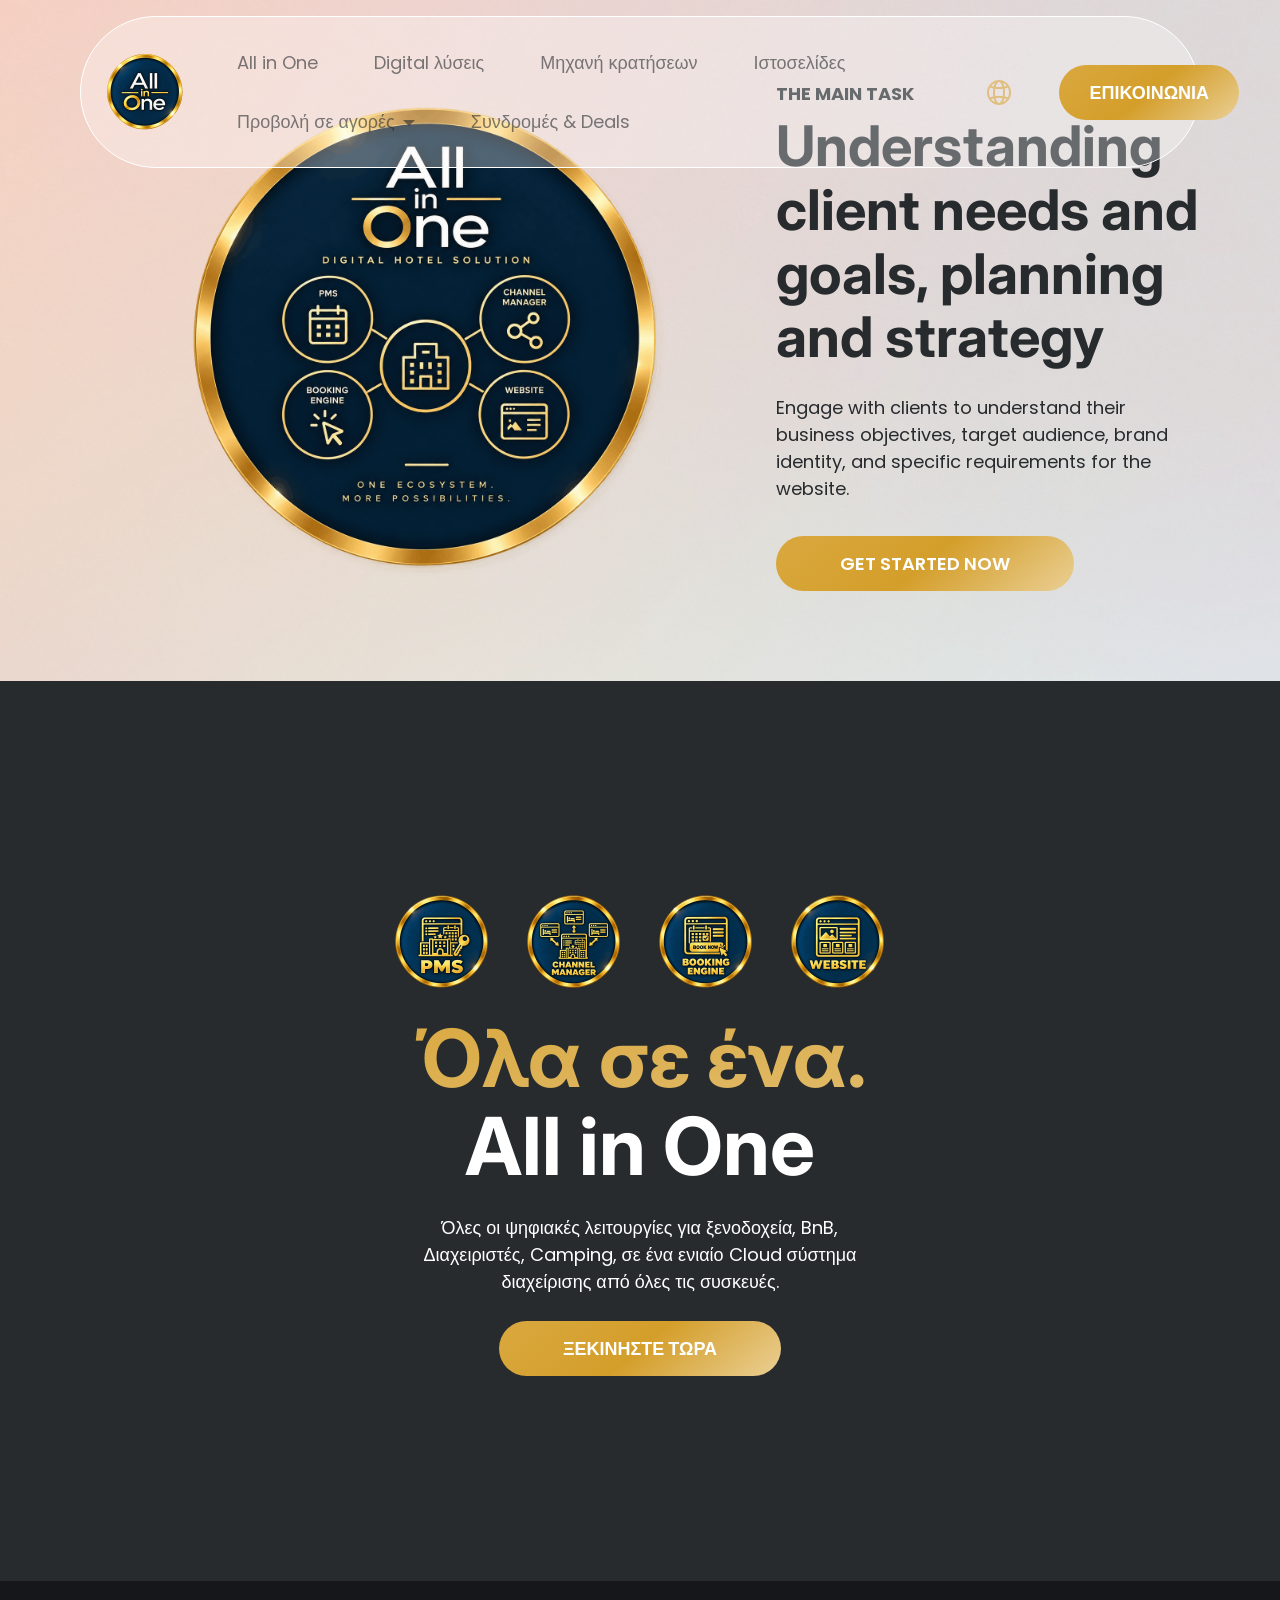
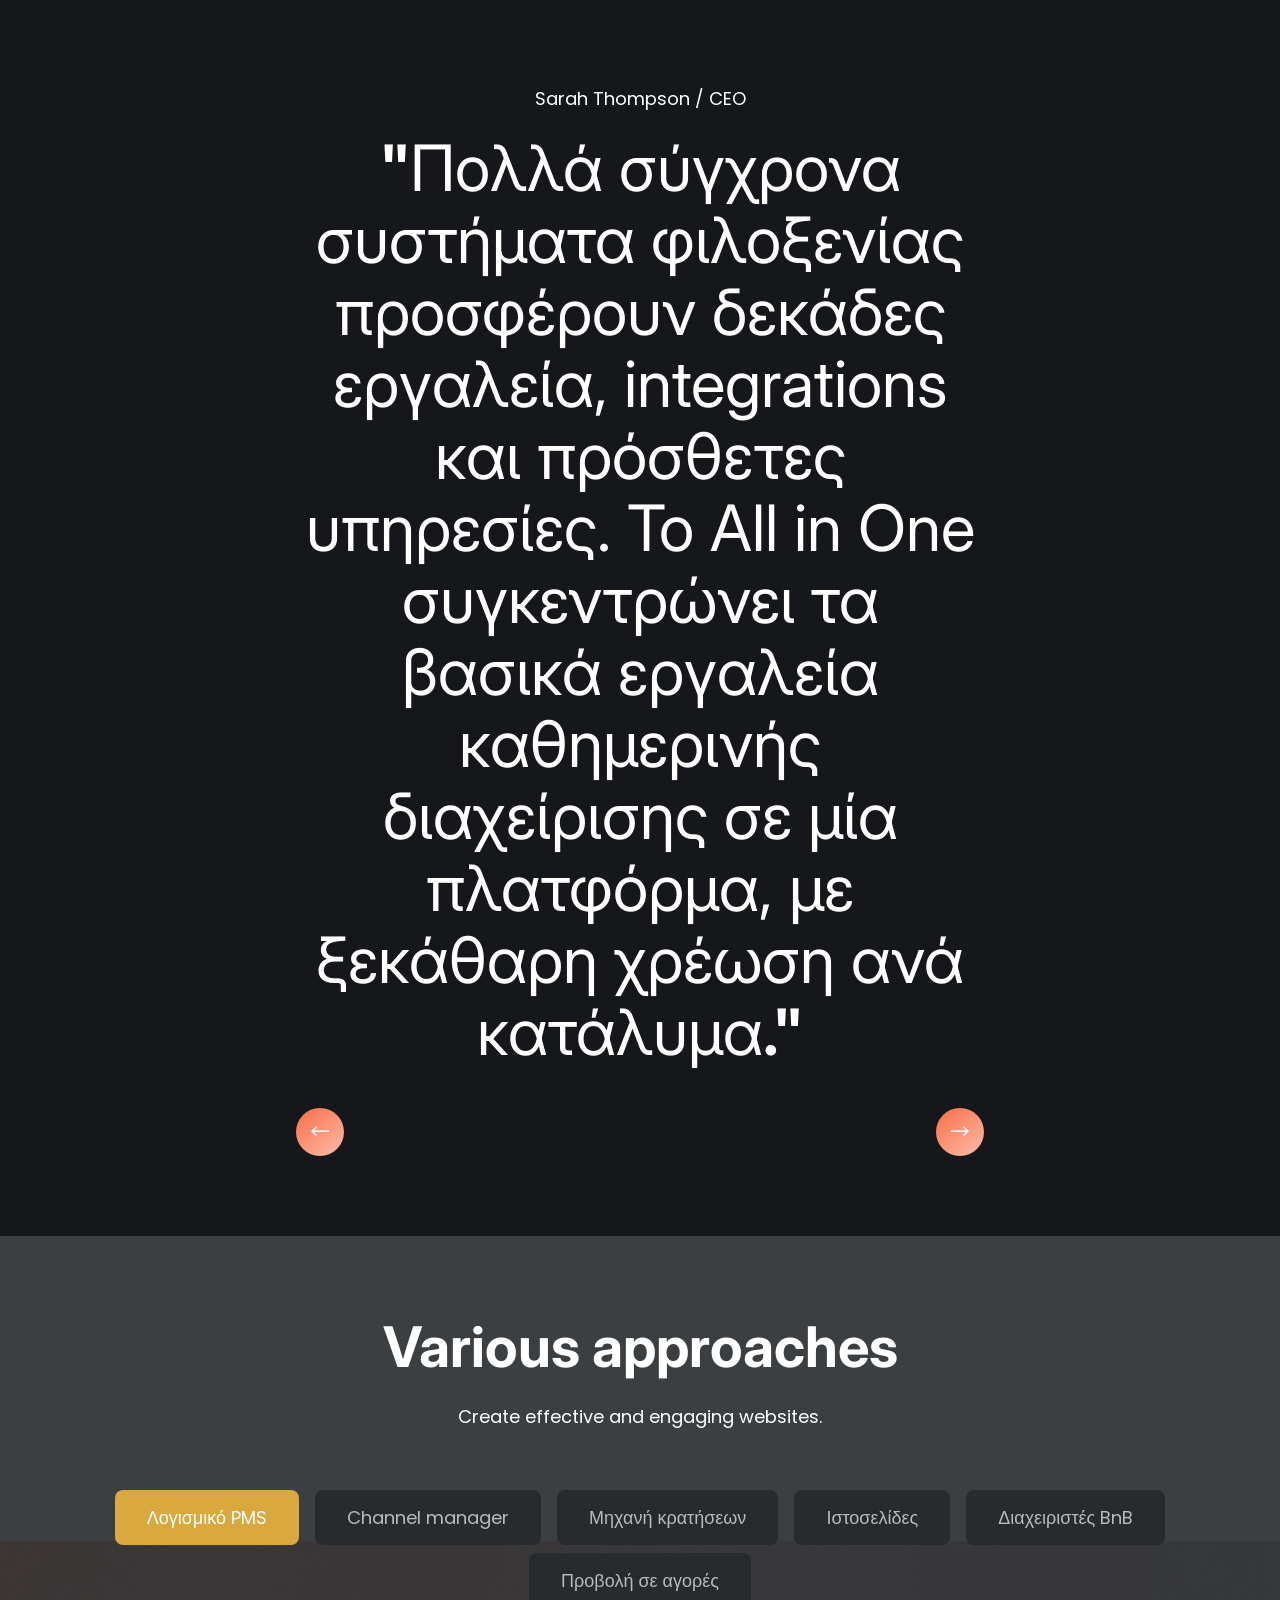
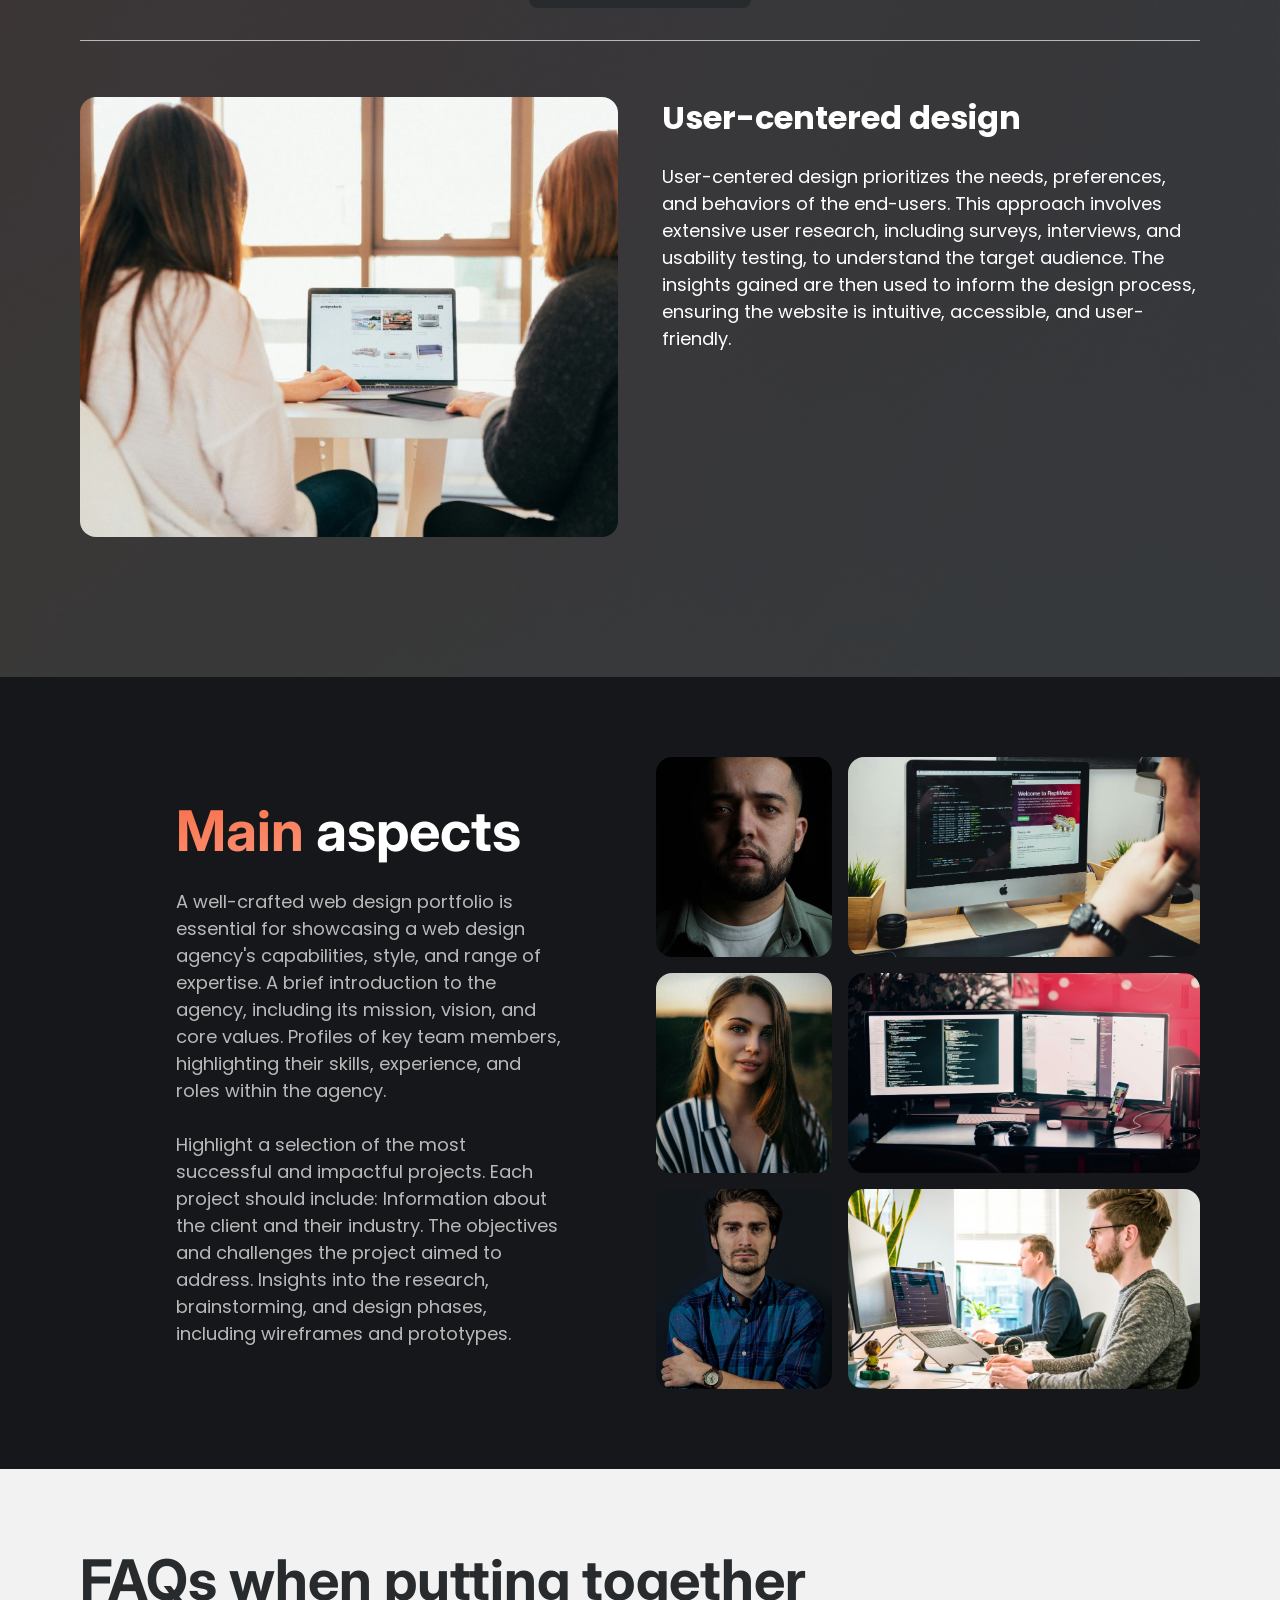
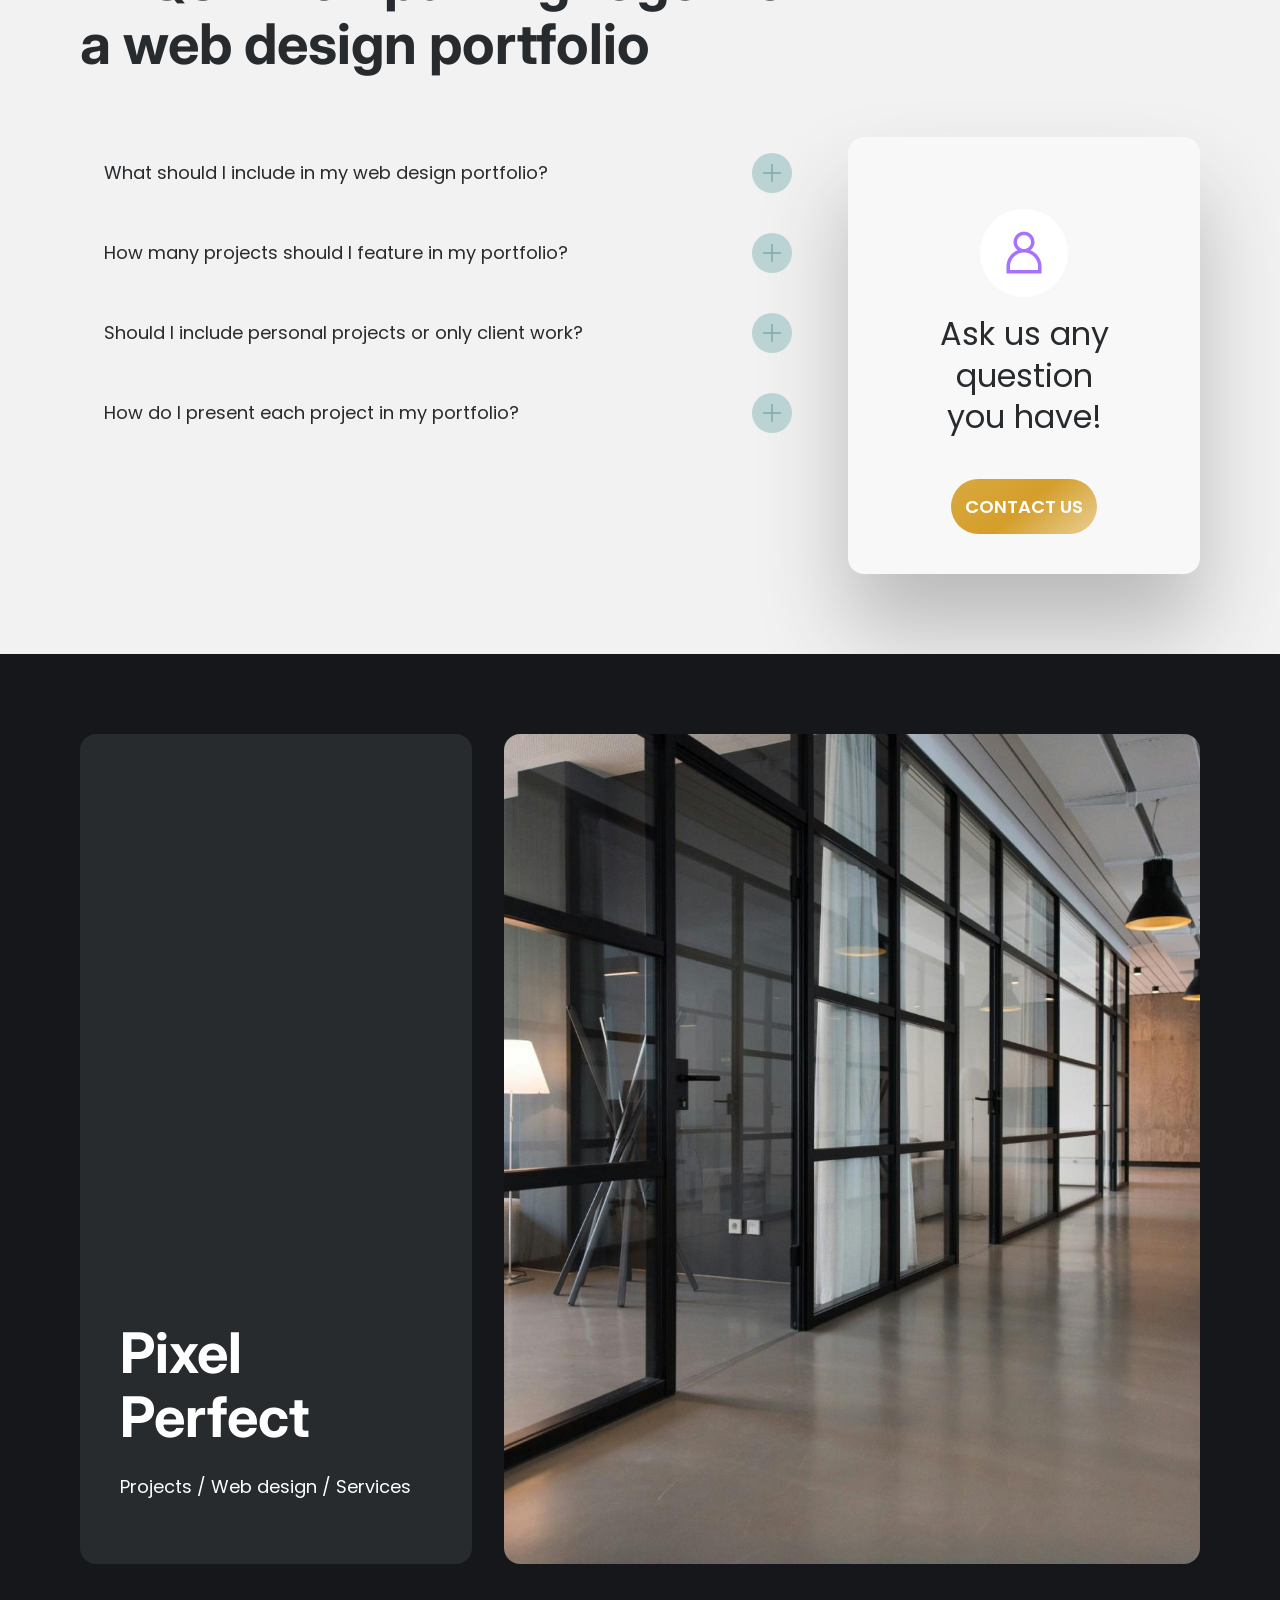
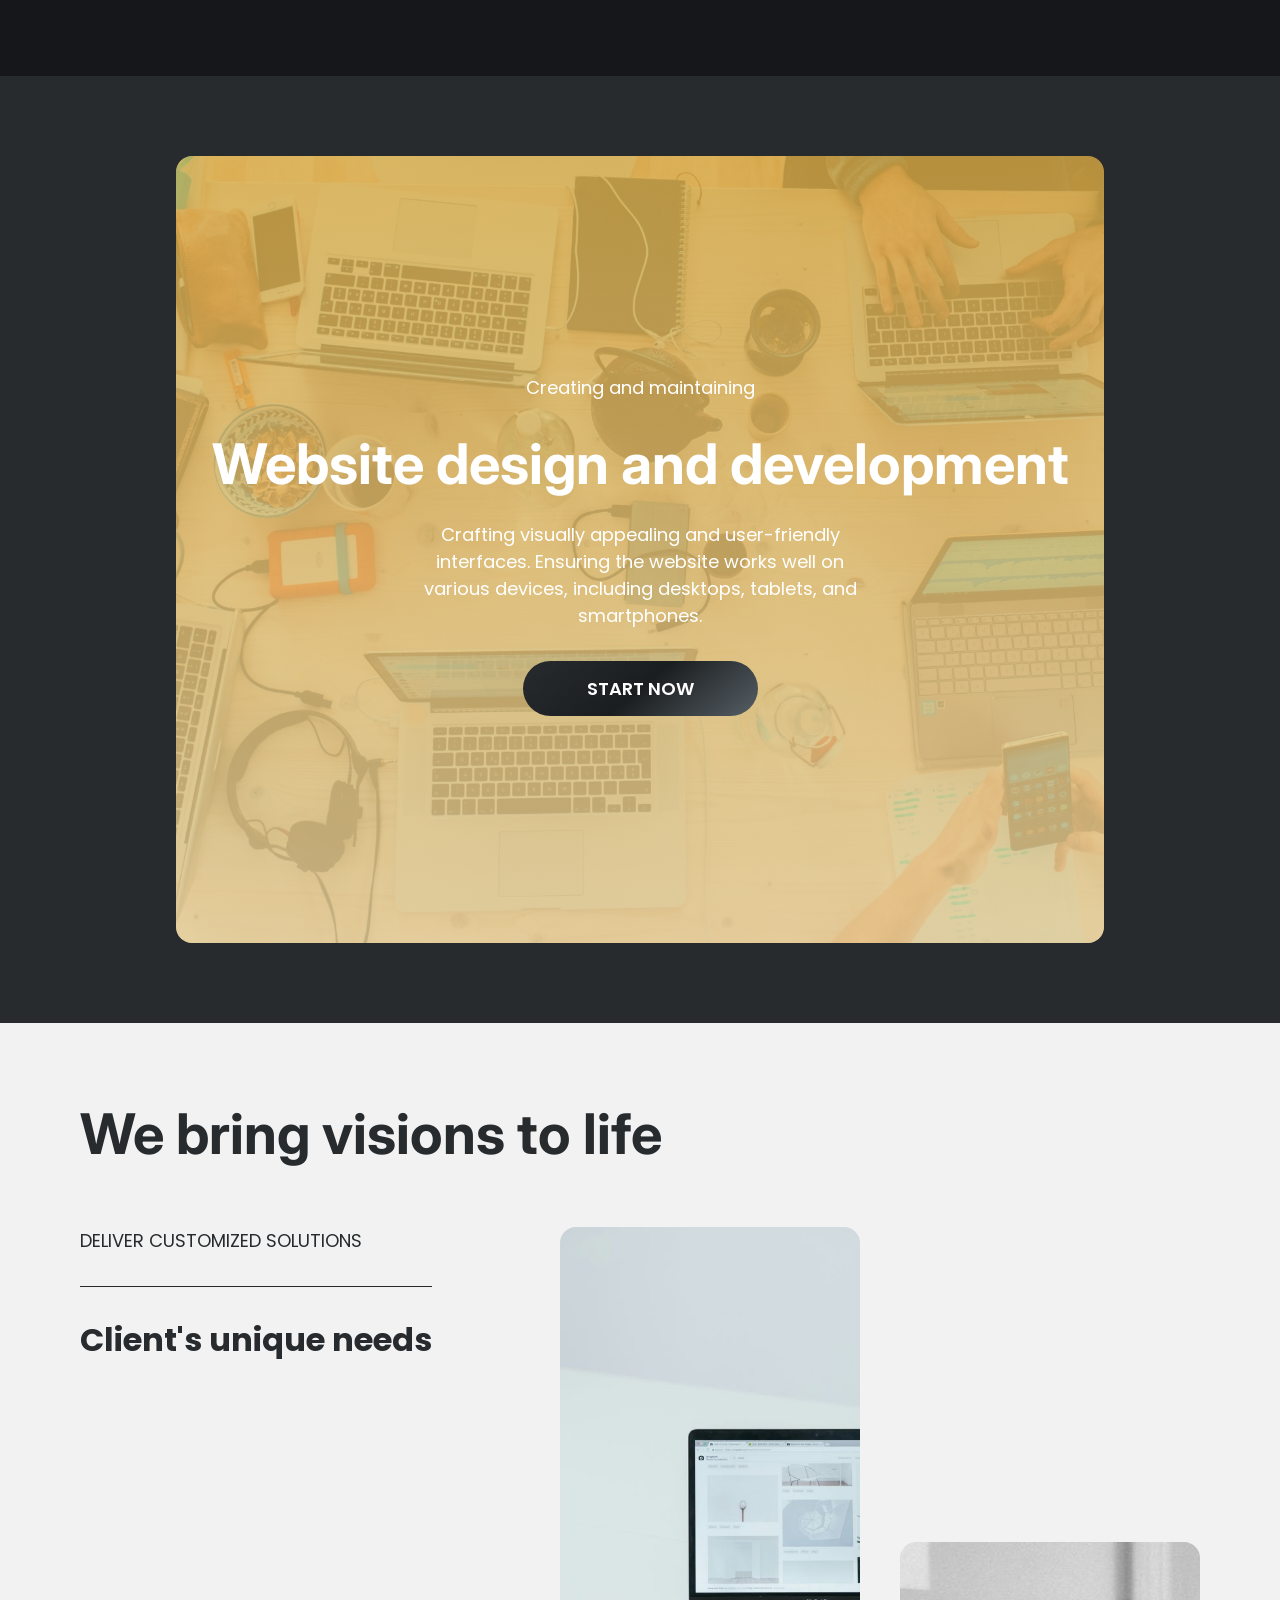
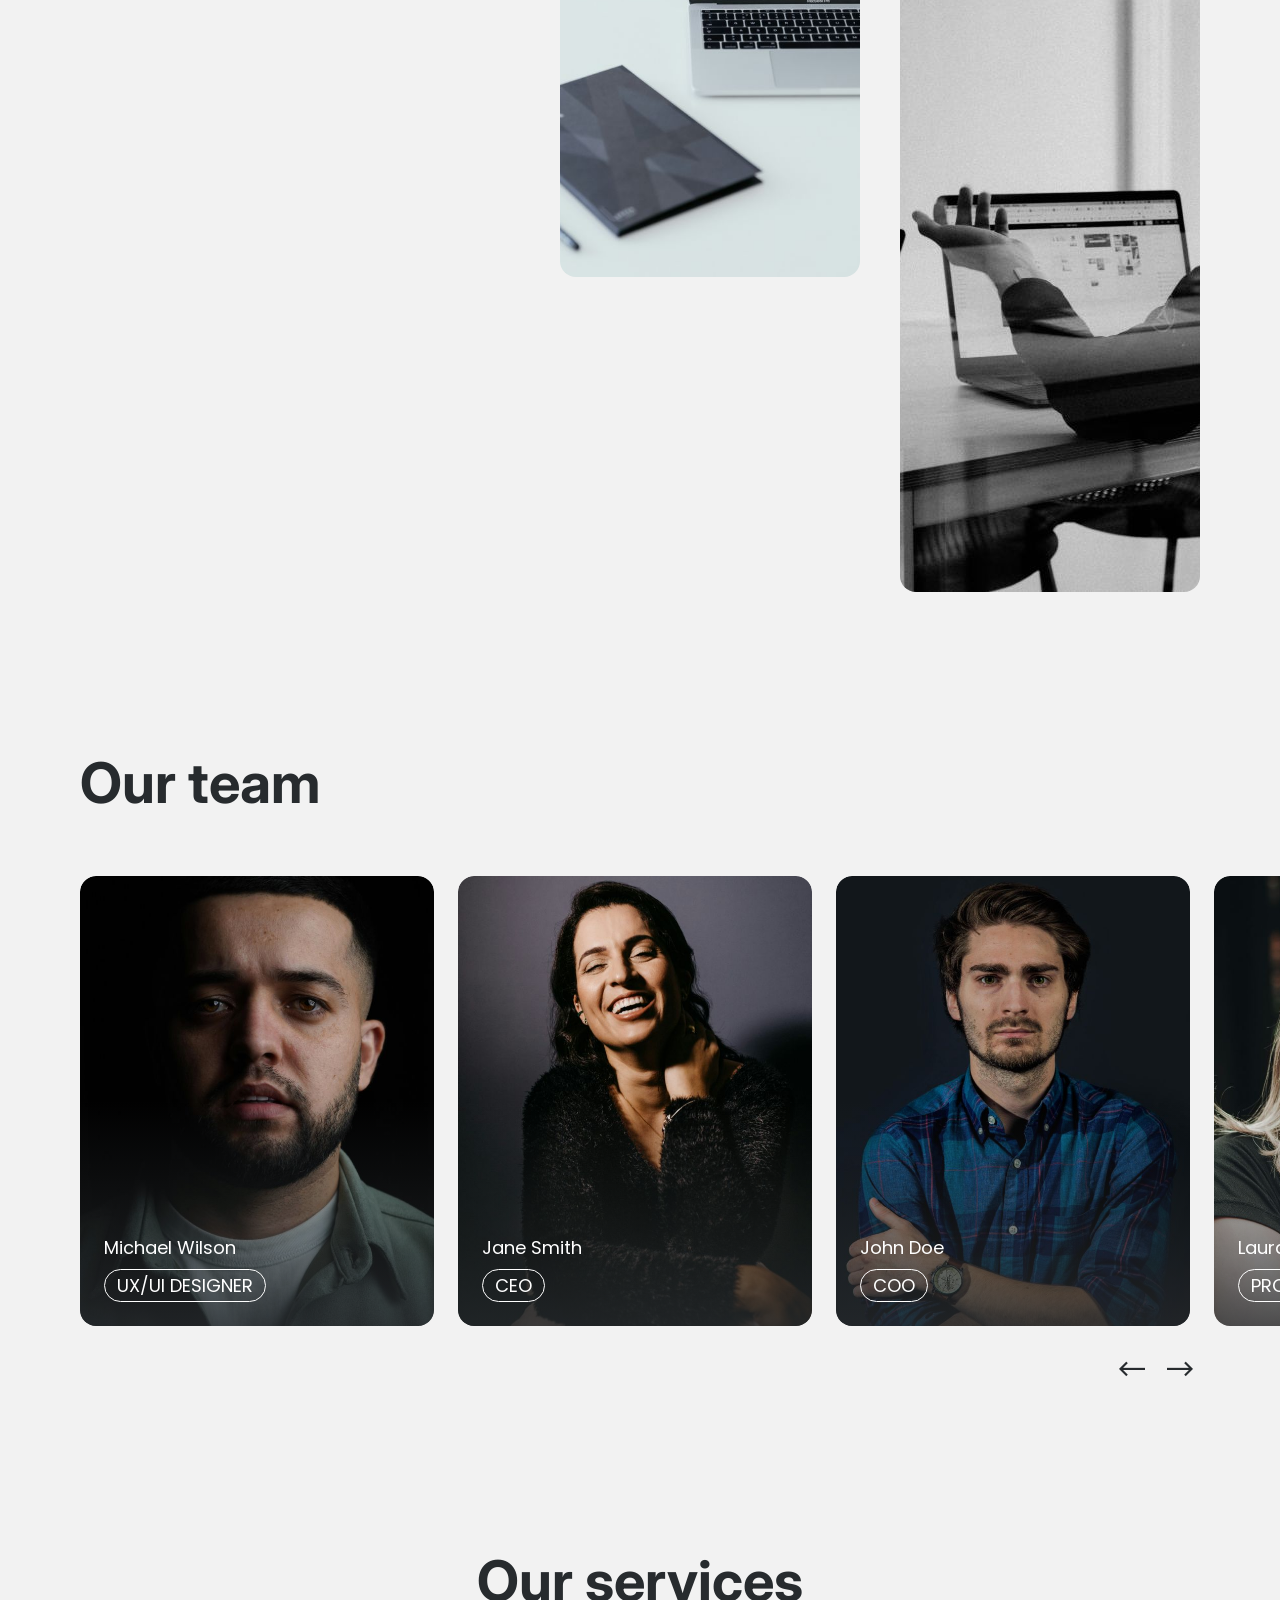
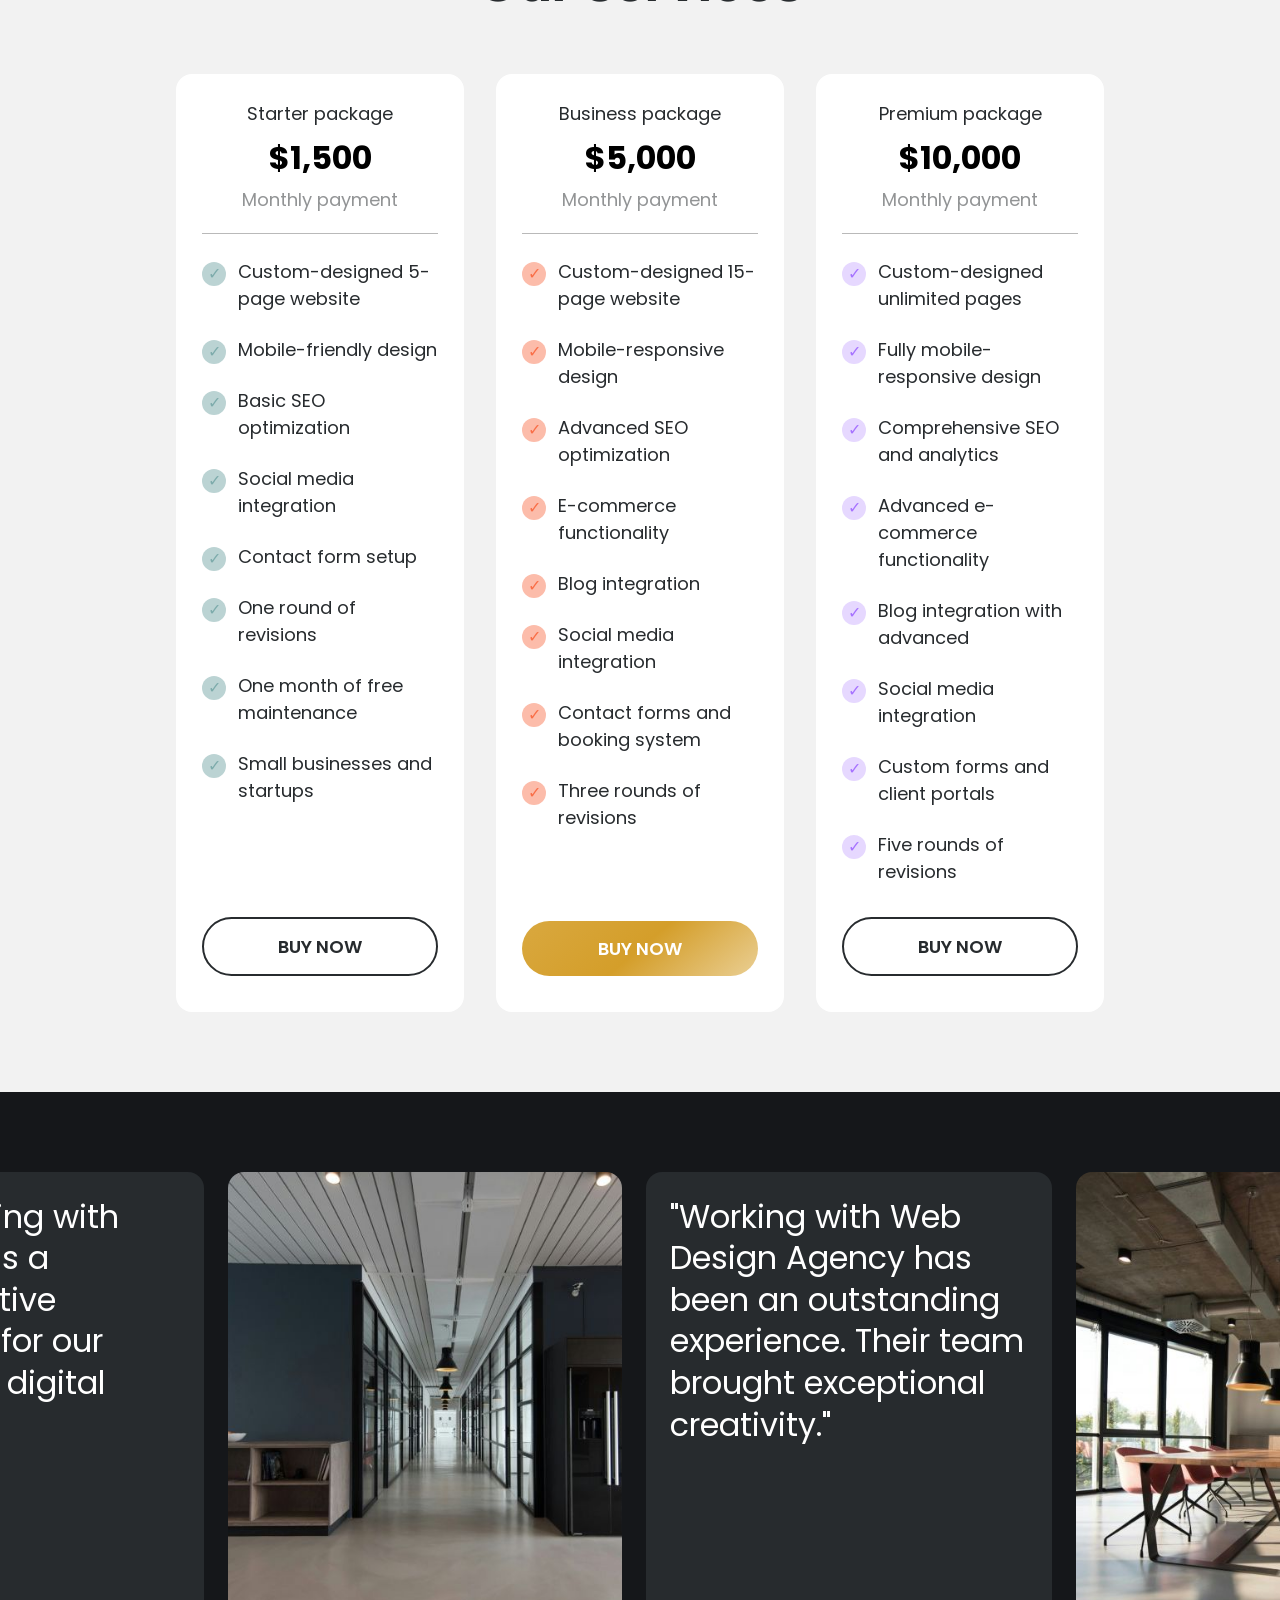
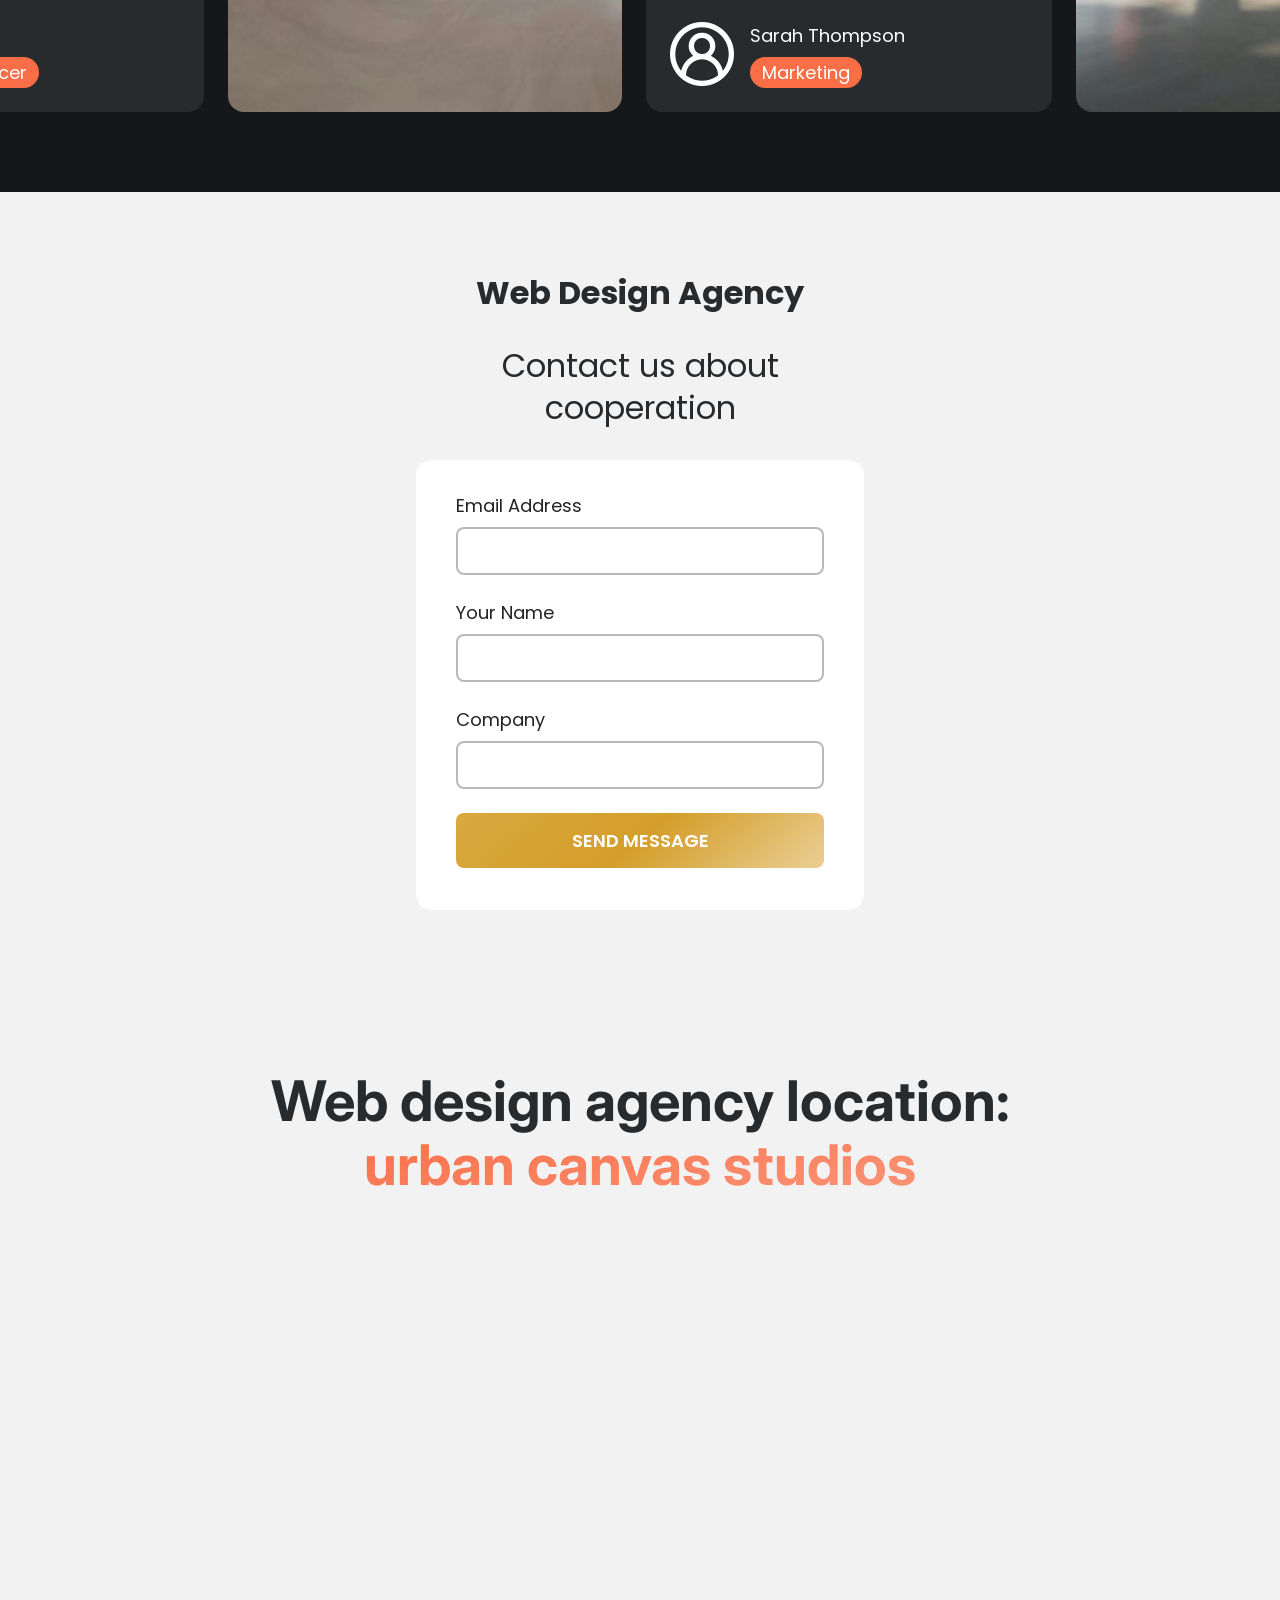
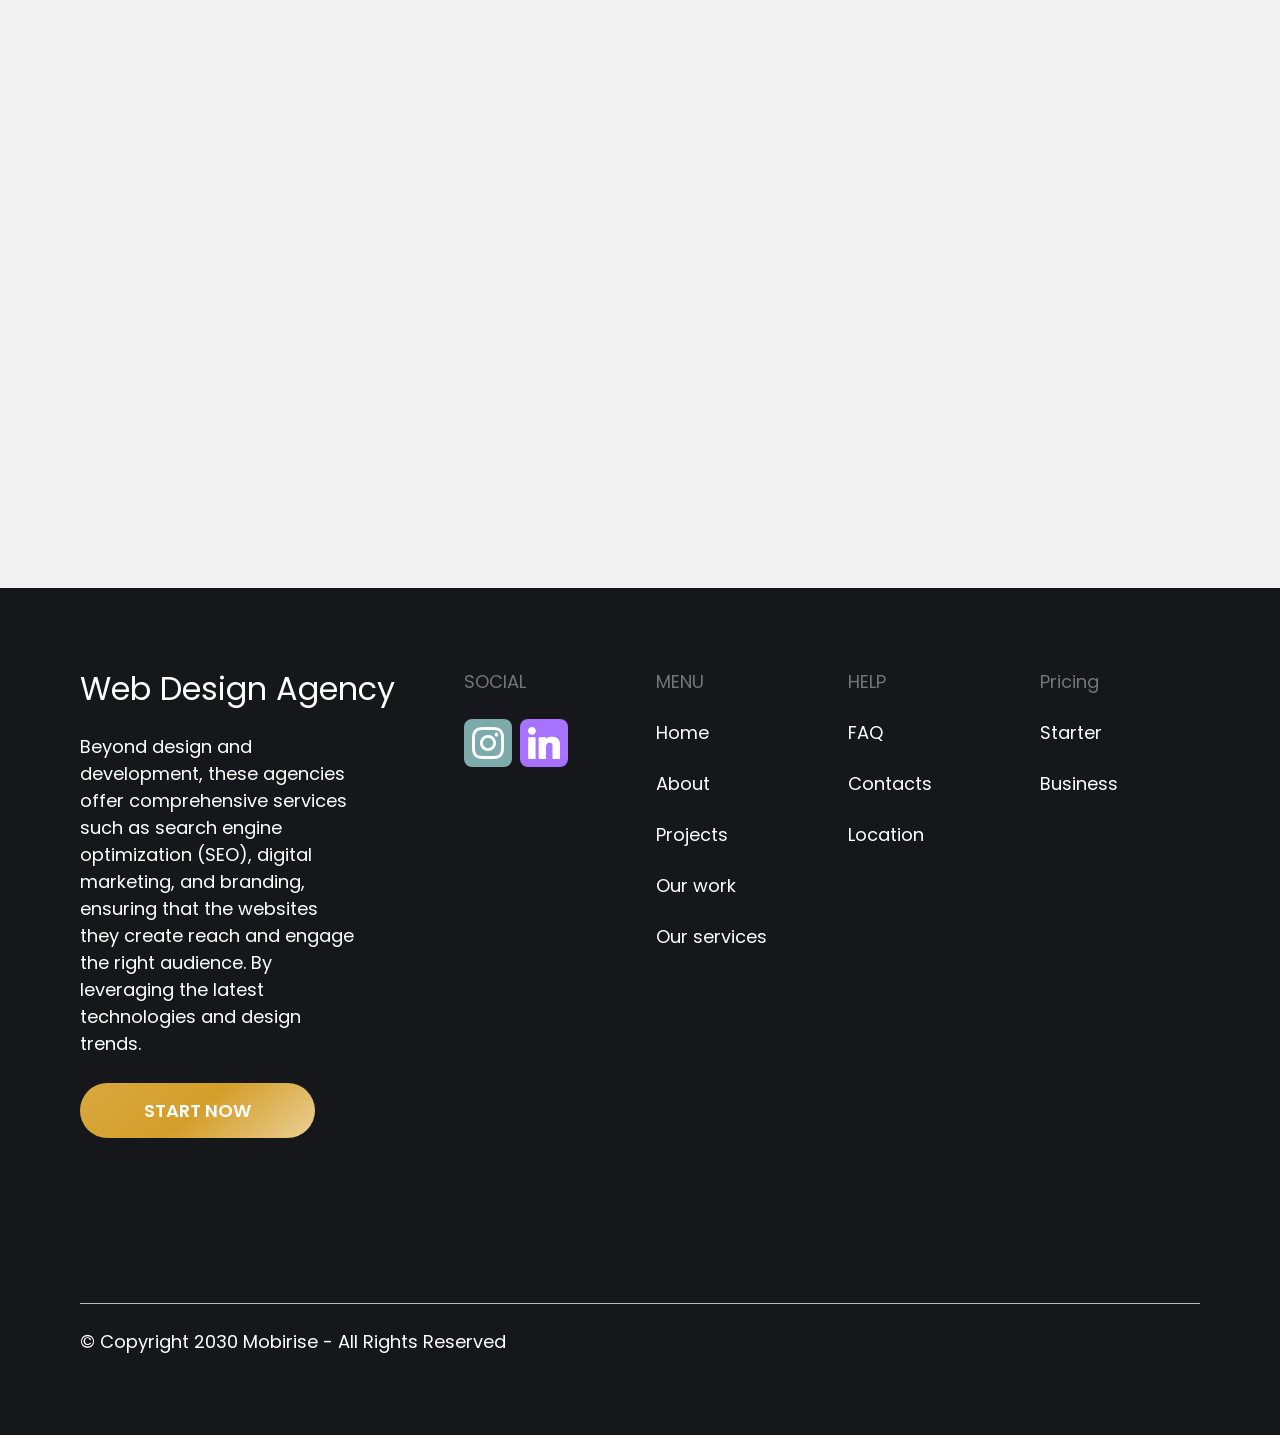
==== commit b4d3886f: "create github pages" ====
--- a/index.html
+++ b/index.html
@@ -21,7 +21,7 @@
   <noscript><link rel="stylesheet" href="https://fonts.googleapis.com/css?family=Inter:100,200,300,400,500,600,700,800,900,100i,200i,300i,400i,500i,600i,700i,800i,900i&display=swap"></noscript>
   <link rel="preload" href="https://fonts.googleapis.com/css?family=Poppins:100,100i,200,200i,300,300i,400,400i,500,500i,600,600i,700,700i,800,800i,900,900i&display=swap" as="style" onload="this.onload=null;this.rel='stylesheet'">
   <noscript><link rel="stylesheet" href="https://fonts.googleapis.com/css?family=Poppins:100,100i,200,200i,300,300i,400,400i,500,500i,600,600i,700,700i,800,800i,900,900i&display=swap"></noscript>
-  <link rel="preload" as="style" href="assets/mobirise/css/mbr-additional.css?v=ZQgG2Y"><link rel="stylesheet" href="assets/mobirise/css/mbr-additional.css?v=ZQgG2Y" type="text/css">
+  <link rel="preload" as="style" href="assets/mobirise/css/mbr-additional.css?v=5UOKKZ"><link rel="stylesheet" href="assets/mobirise/css/mbr-additional.css?v=5UOKKZ" type="text/css">
 
   
   
@@ -187,9 +187,7 @@
                                                 Sarah Thompson / CEO
                                             </p>
                                             <p class="item-text mbr-fonts-style display-2">
-                                                <strong>"Working with this web designer has been an absolute game-changer for
-                                                    our business. Our new website is not only stunning but also incredibly
-                                                    user-friendly."
+                                                <strong>"</strong>Πολλά σύγχρονα συστήματα φιλοξενίας προσφέρουν δεκάδες εργαλεία, integrations και πρόσθετες υπηρεσίες.&nbsp;Το All in One συγκεντρώνει τα βασικά εργαλεία καθημερινής διαχείρισης σε μία πλατφόρμα, με ξεκάθαρη χρέωση ανά κατάλυμα<strong>."
                                                 </strong>
                                             </p>
                                         </div>
@@ -1182,7 +1180,7 @@
                     </h3>
                 </div>
                 <div class="mbr-form form-wrapper" data-form-type="formoid">
-                    <form action="https://mobirise.eu/" method="POST" class="mbr-form form-with-styler" data-form-title="Form Name"><input type="hidden" name="email" data-form-email="true" value="WqhBydgJkc06WttyfNuAGXQE+Yc3isJfHZ2DyKqIocY+R3gQGYZZ5quEOoidBygc7cA0p31oJelWMHjgW4SEsYRfboySglkMczDSjPm9nsLtRcQeAShKIp8PoaSse0zQ.Loa6Vwwy4zboZqimGYumv8lYRmY0xdKOaDiBmSX7fUybDejtV62Wb7yWp4j99kh7c7hqTScv7OVlHstJaVJk8iIDouB0G+vGbiRBA06pWnMjVJfzncO3Hfz0MbN6MyLq">
+                    <form action="https://mobirise.eu/" method="POST" class="mbr-form form-with-styler" data-form-title="Form Name"><input type="hidden" name="email" data-form-email="true" value="w7/1+3nyy21iNej/EvQZtKSWChAai/ebP2QIe8MEKLGH2sIJLm0jwMYGa7NVKrE/CQaDJbxU7lkxHgunQ7dY4TOV8CT2vCwqgUKQMMfwcnn2k/LuzIAKGW7K5KAEIFKs.OqCvKzN1FOU2cQzFAsNR8I56F/ECmcKkUNk9jnRdTECIcH7W/3zO5q3tzkC+5g2wFy1ovwdBmBI5lPnw5Rc/CkujH40+Vl6gfYGXCXb7IA4NhAK5c+dvccQitWMunSro">
                         <div class="row">
                             <div hidden="hidden" data-form-alert="" class="alert alert-success col-12">Thanks for filling
                                 out the form!</div>
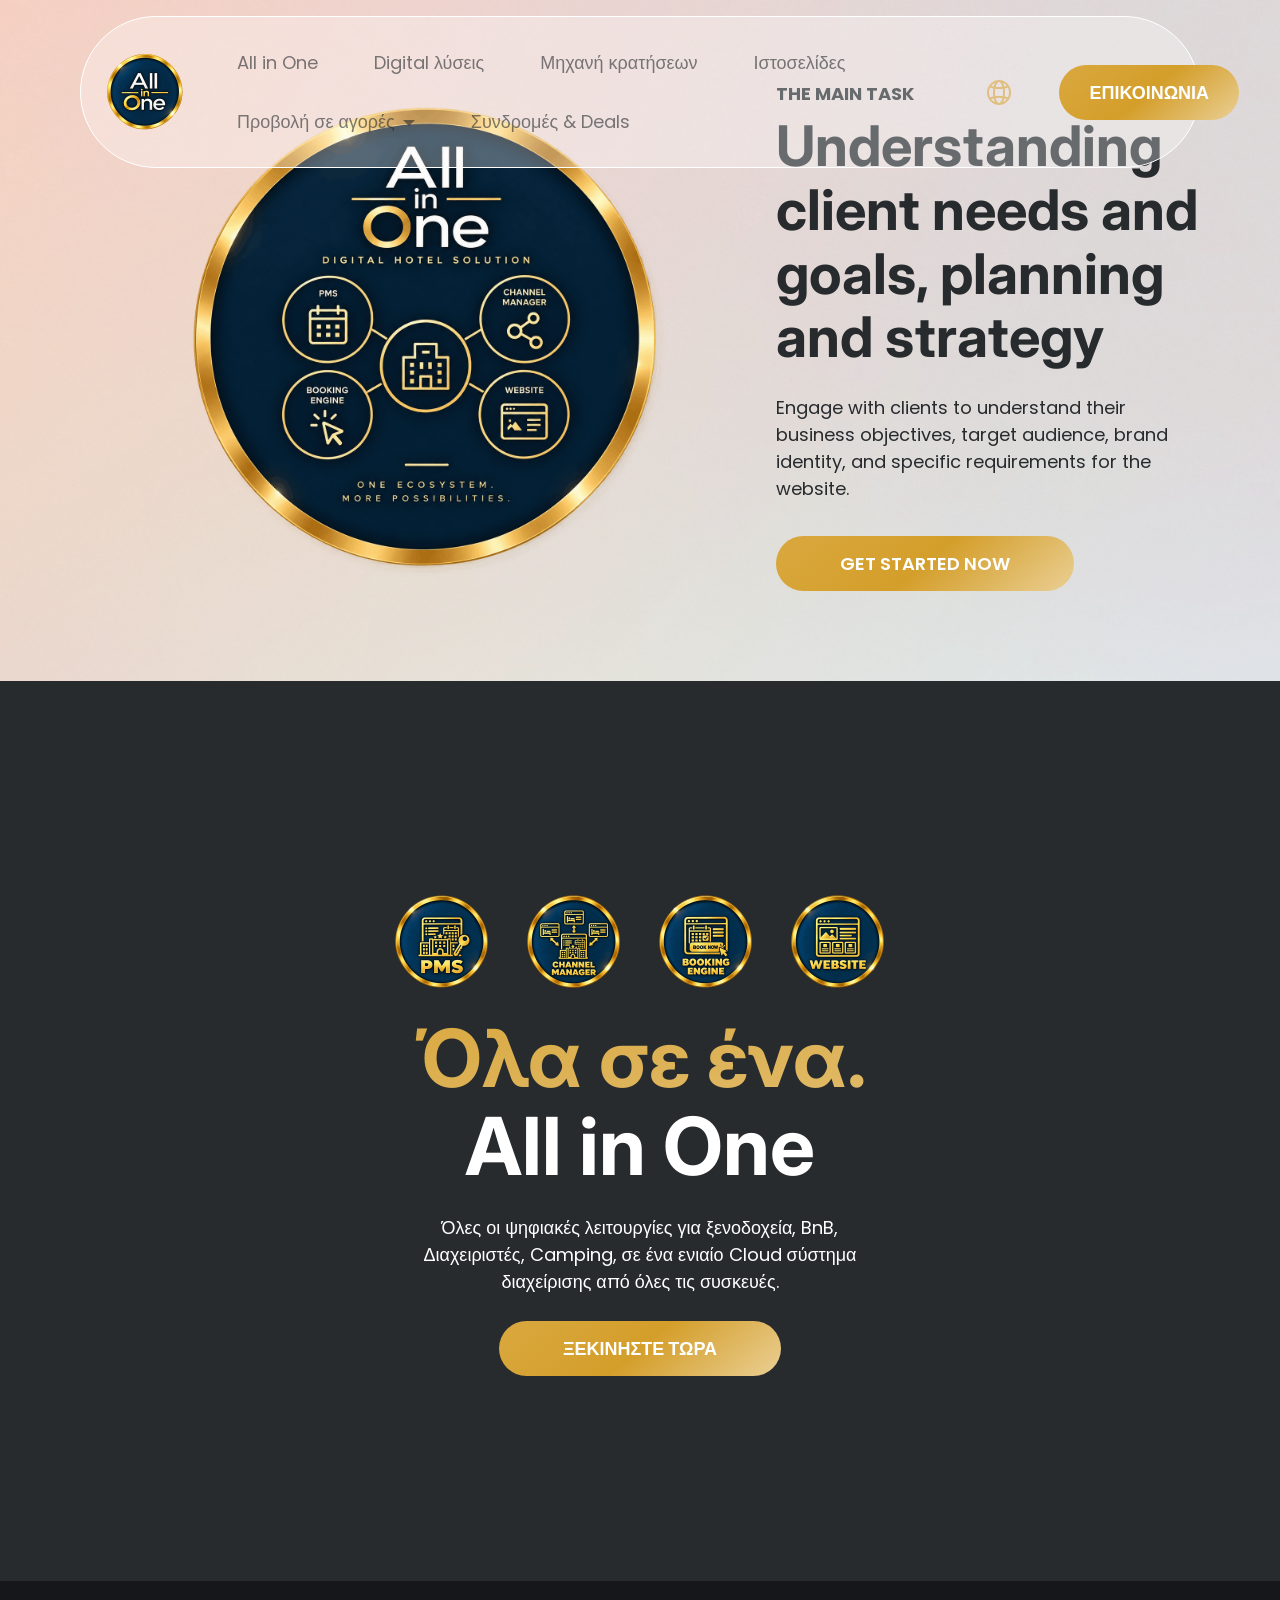
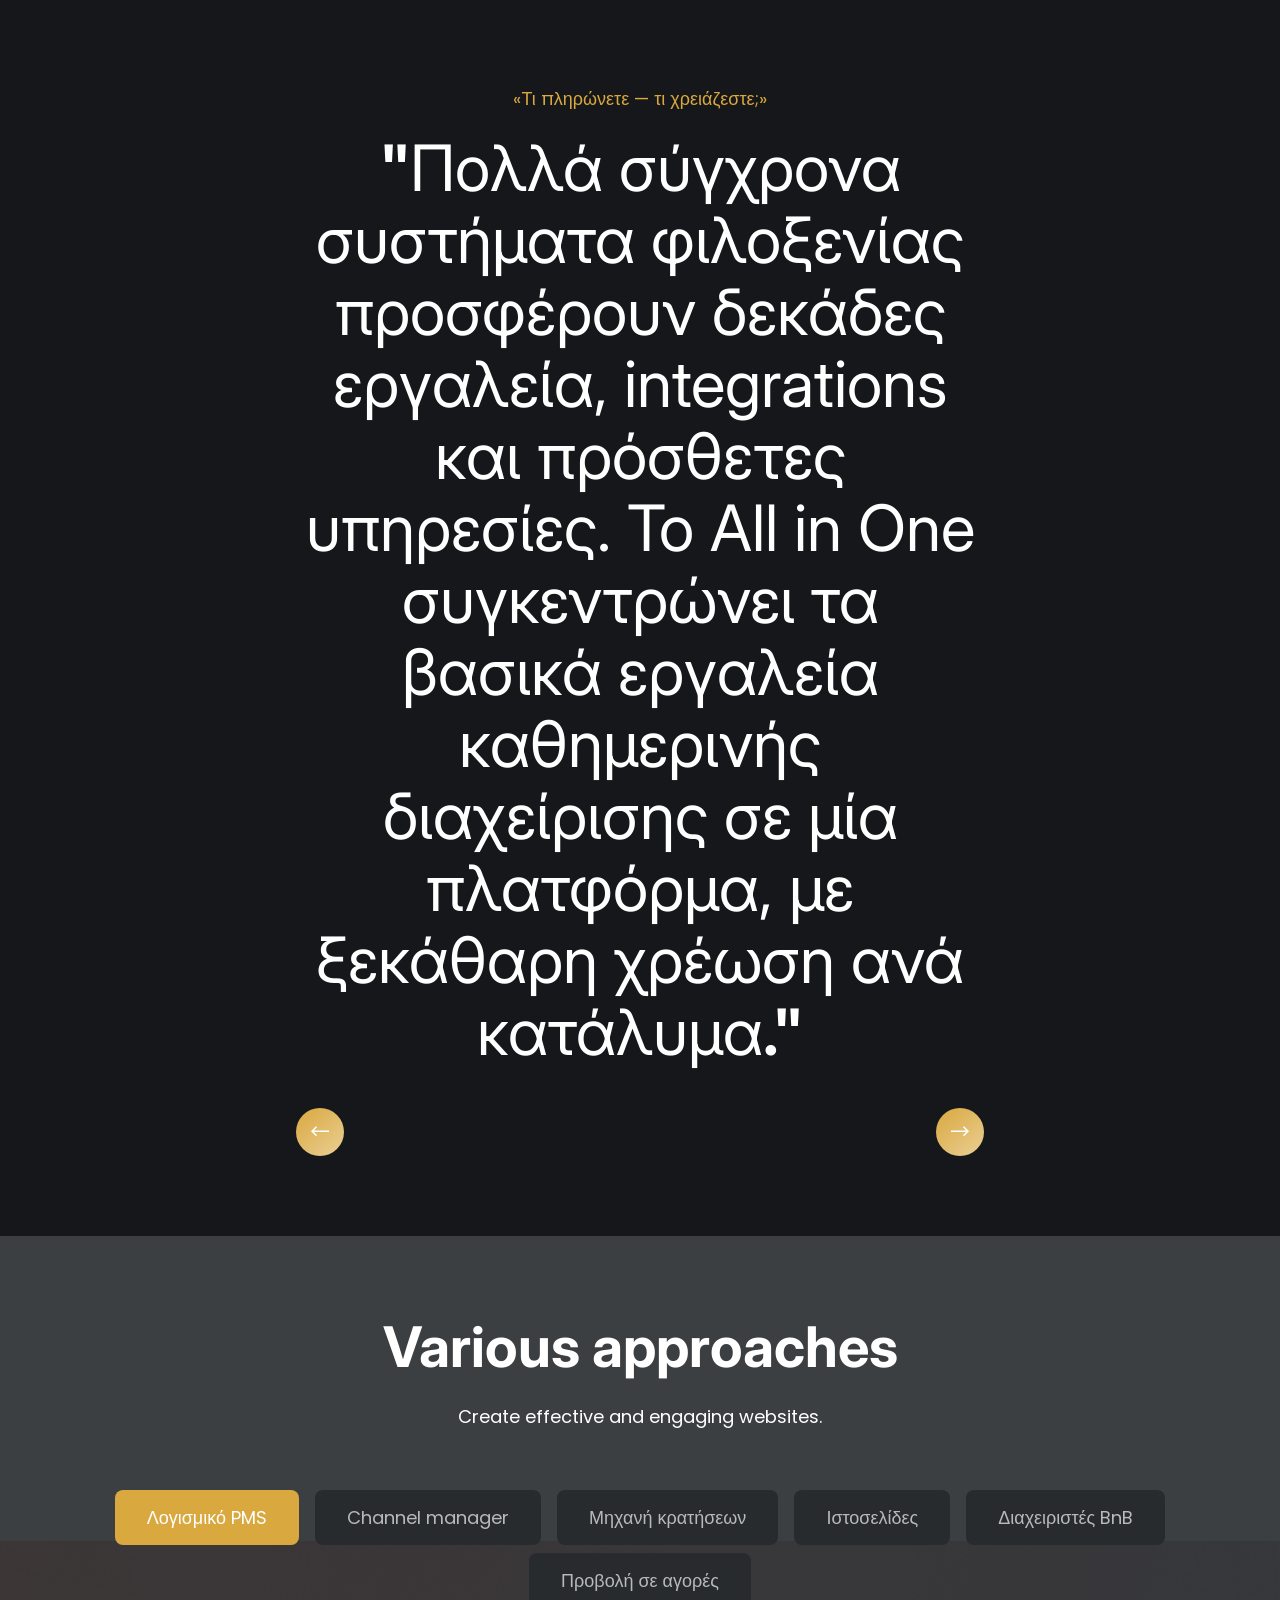
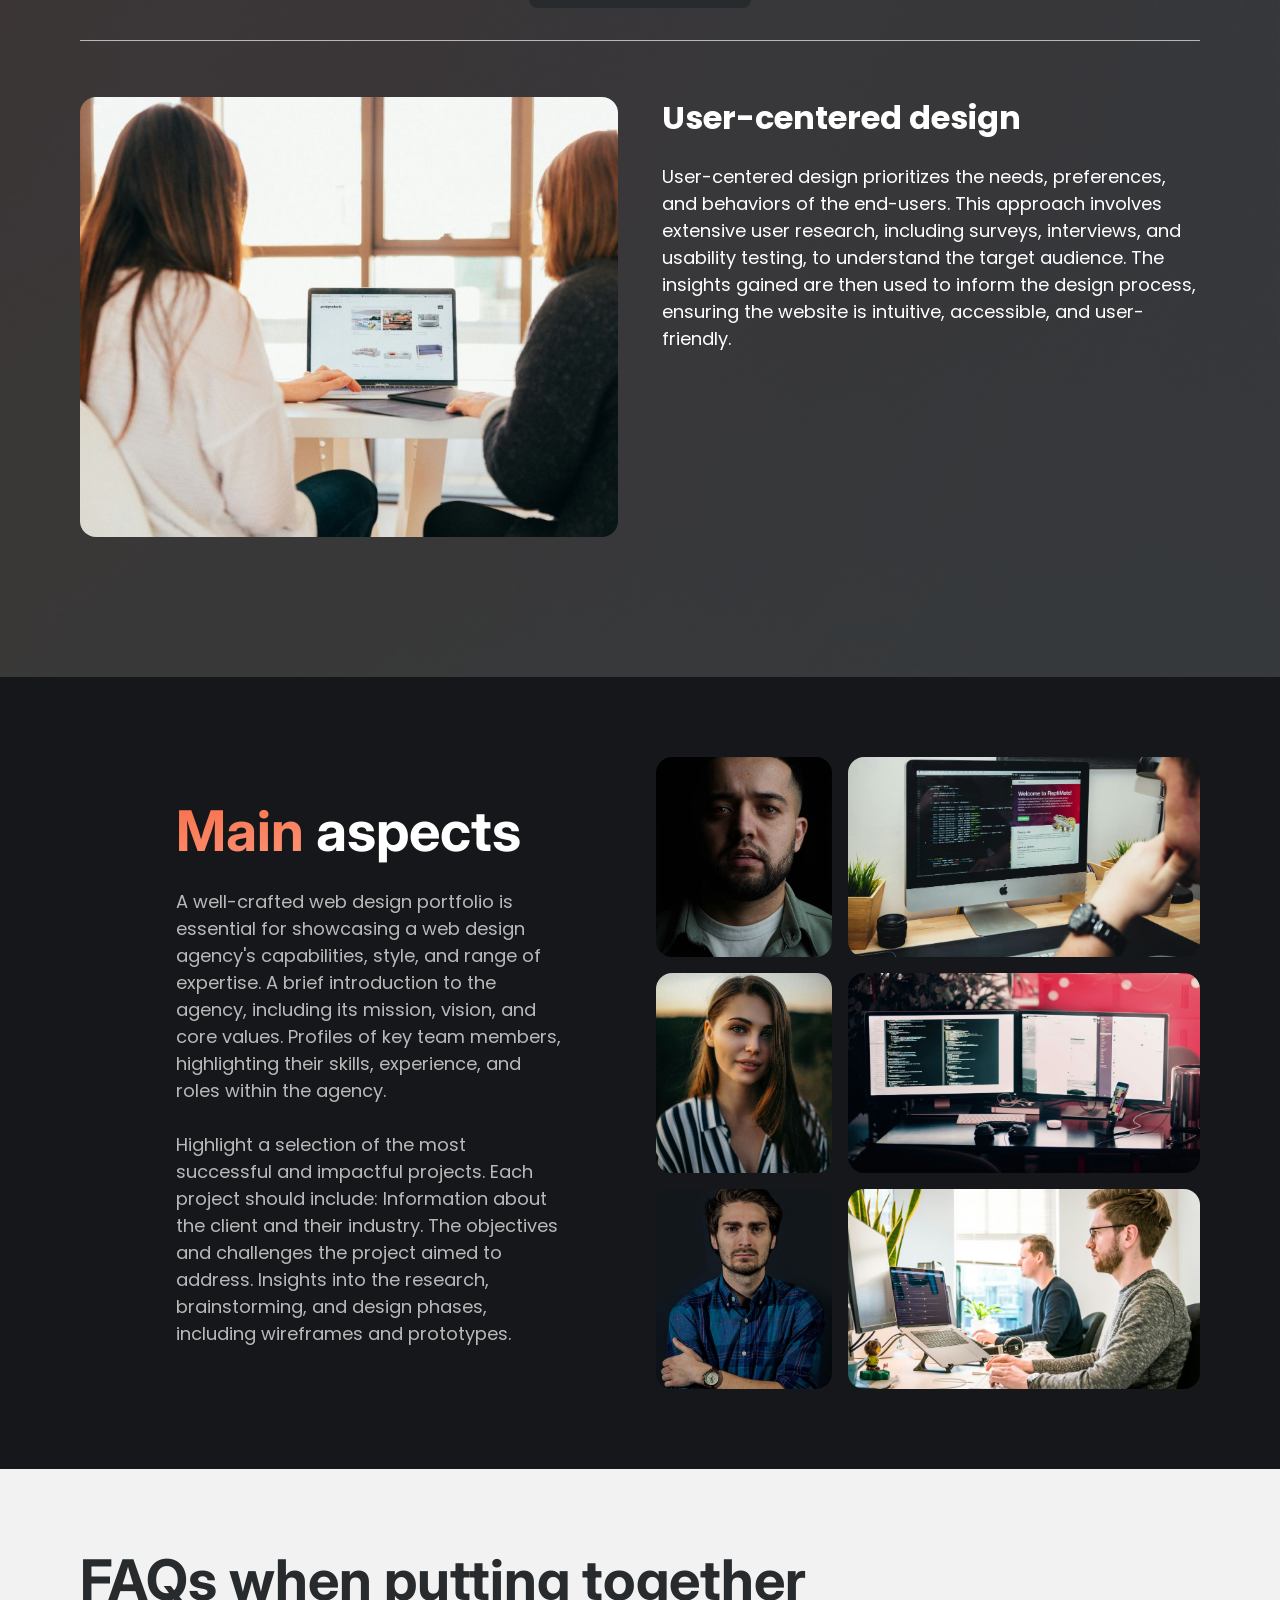
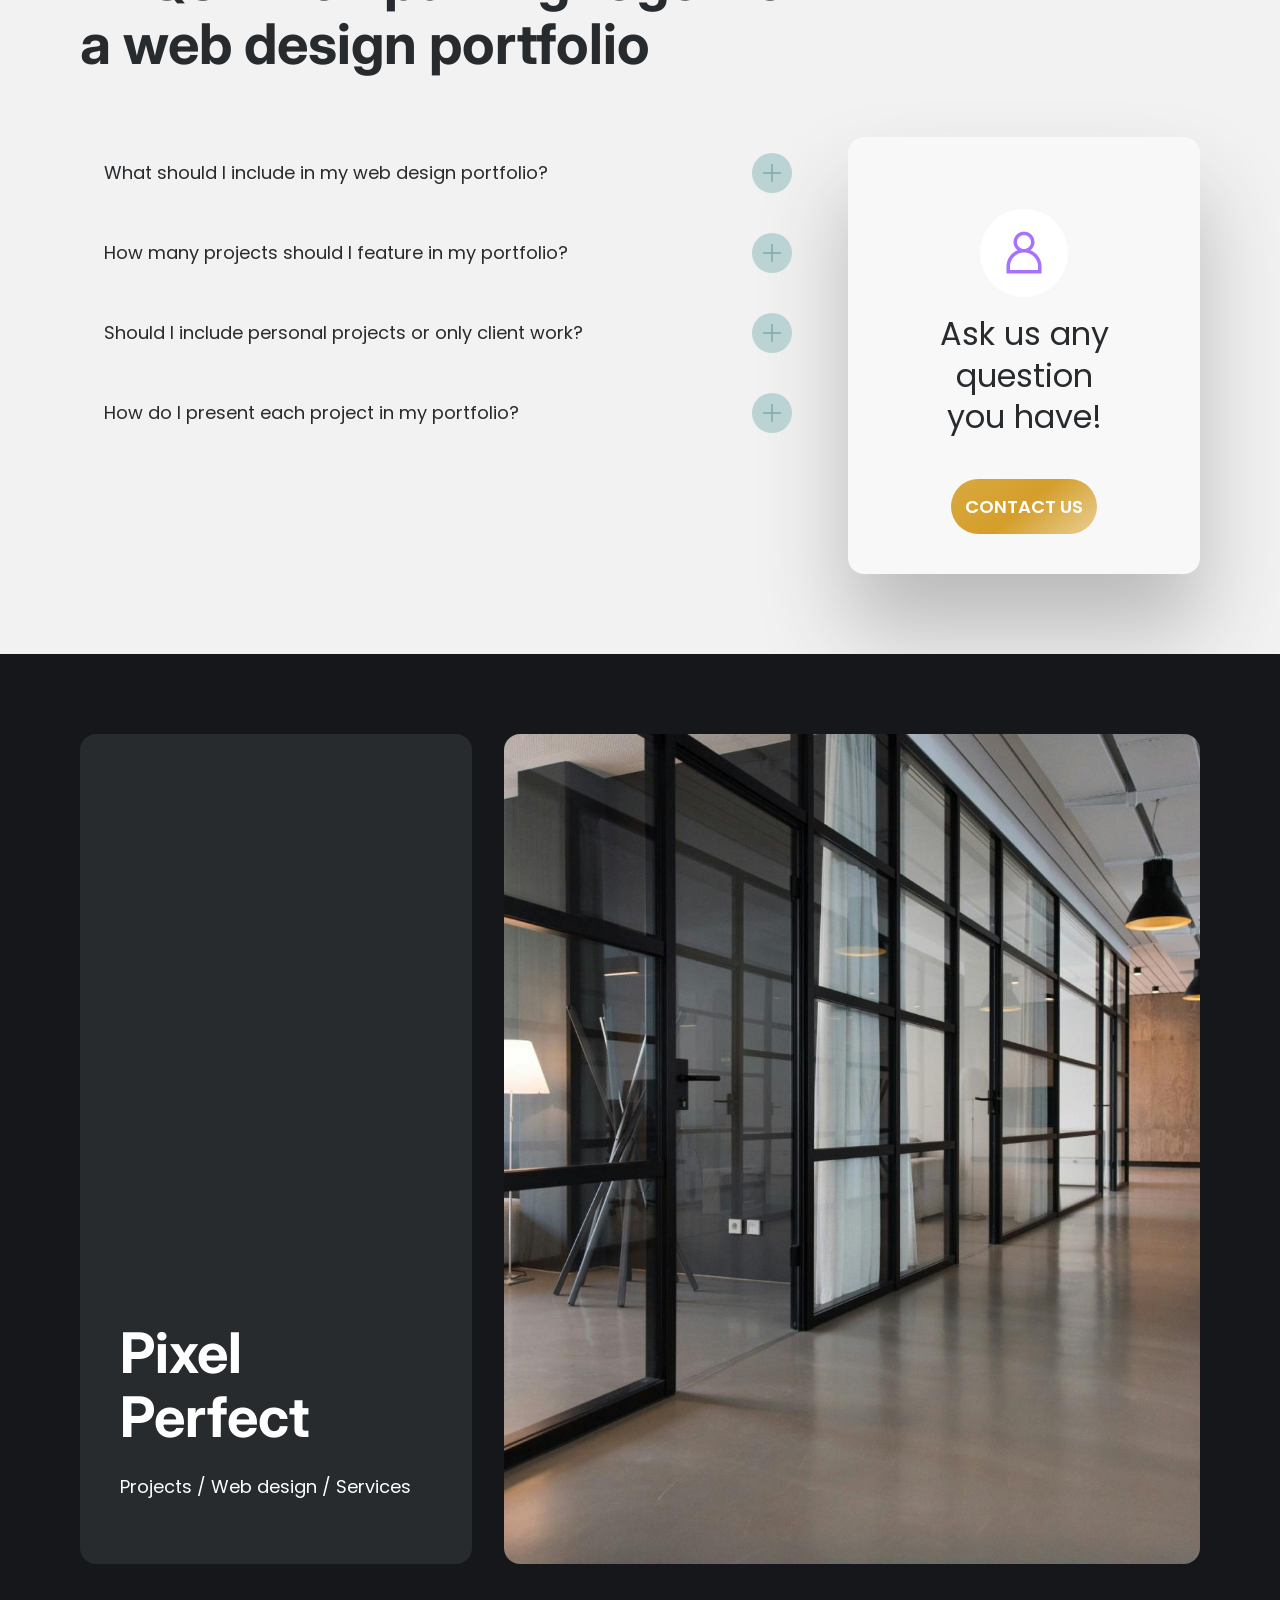
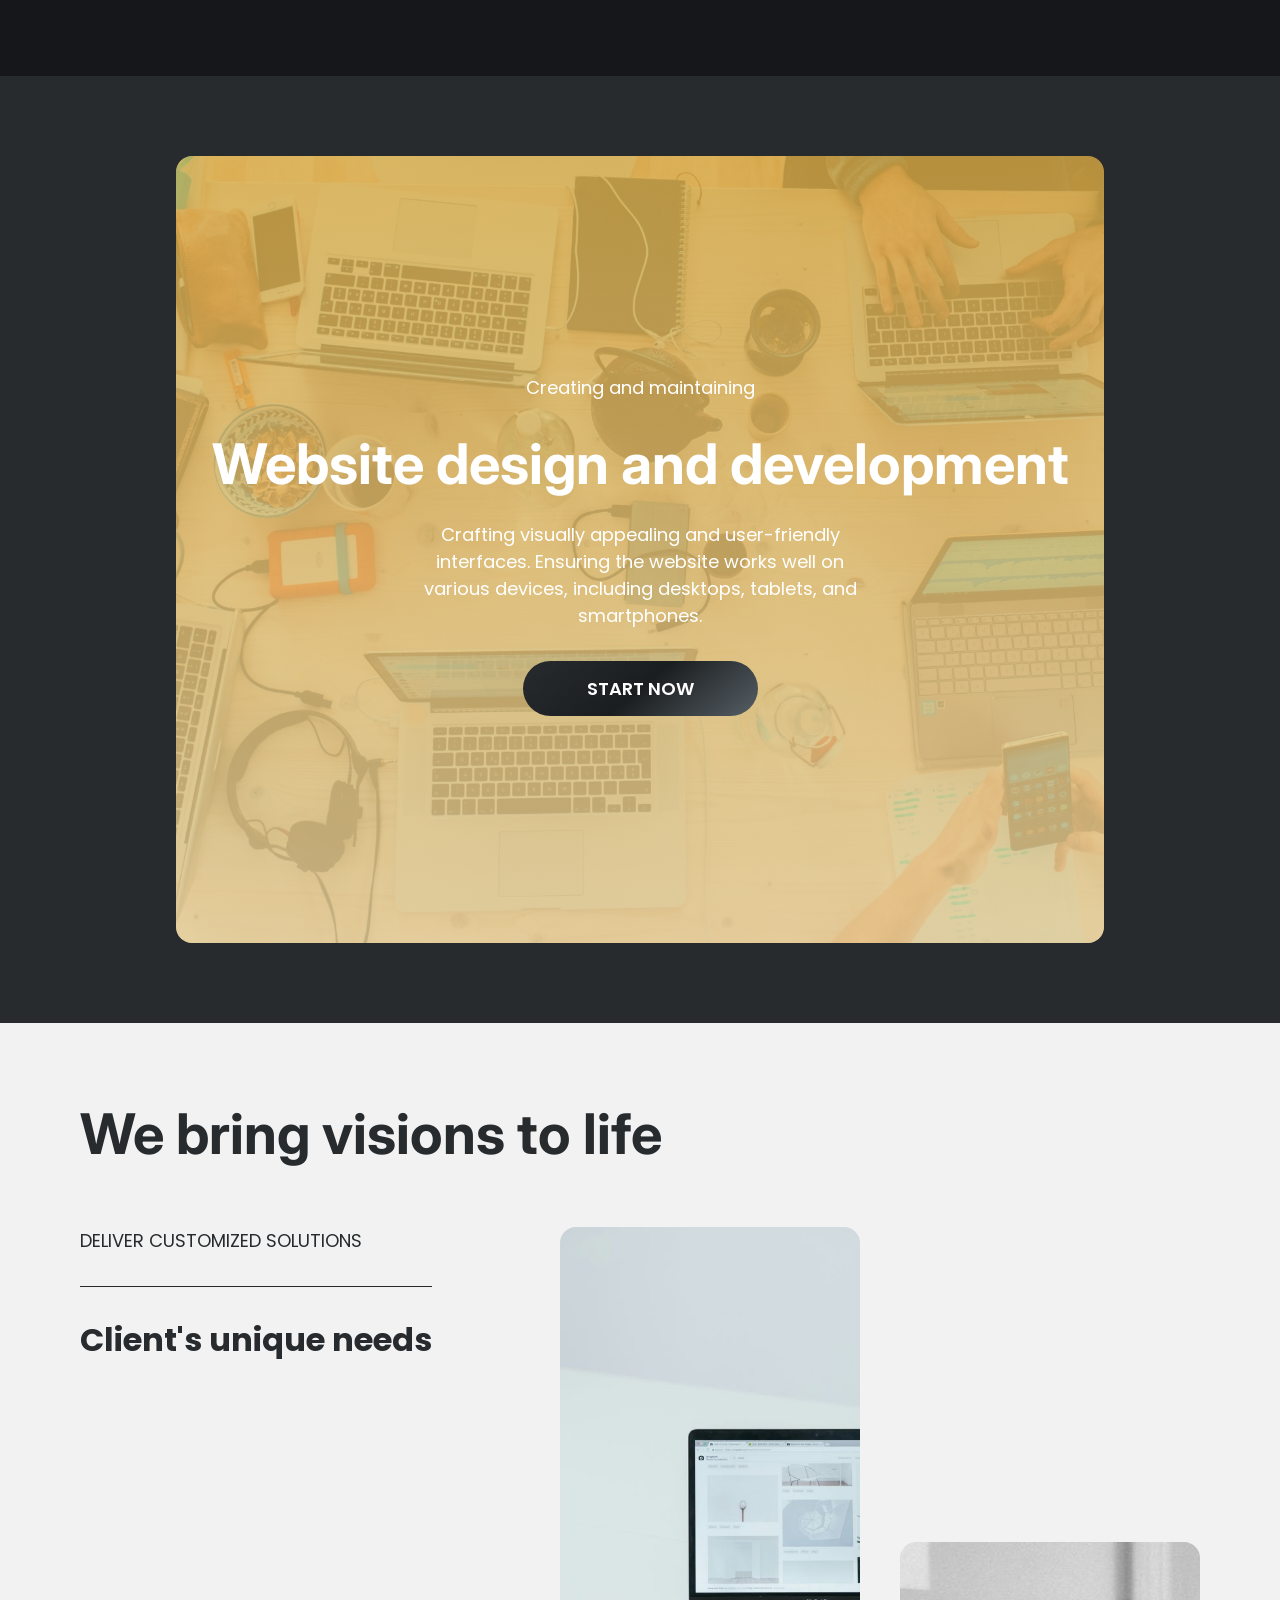
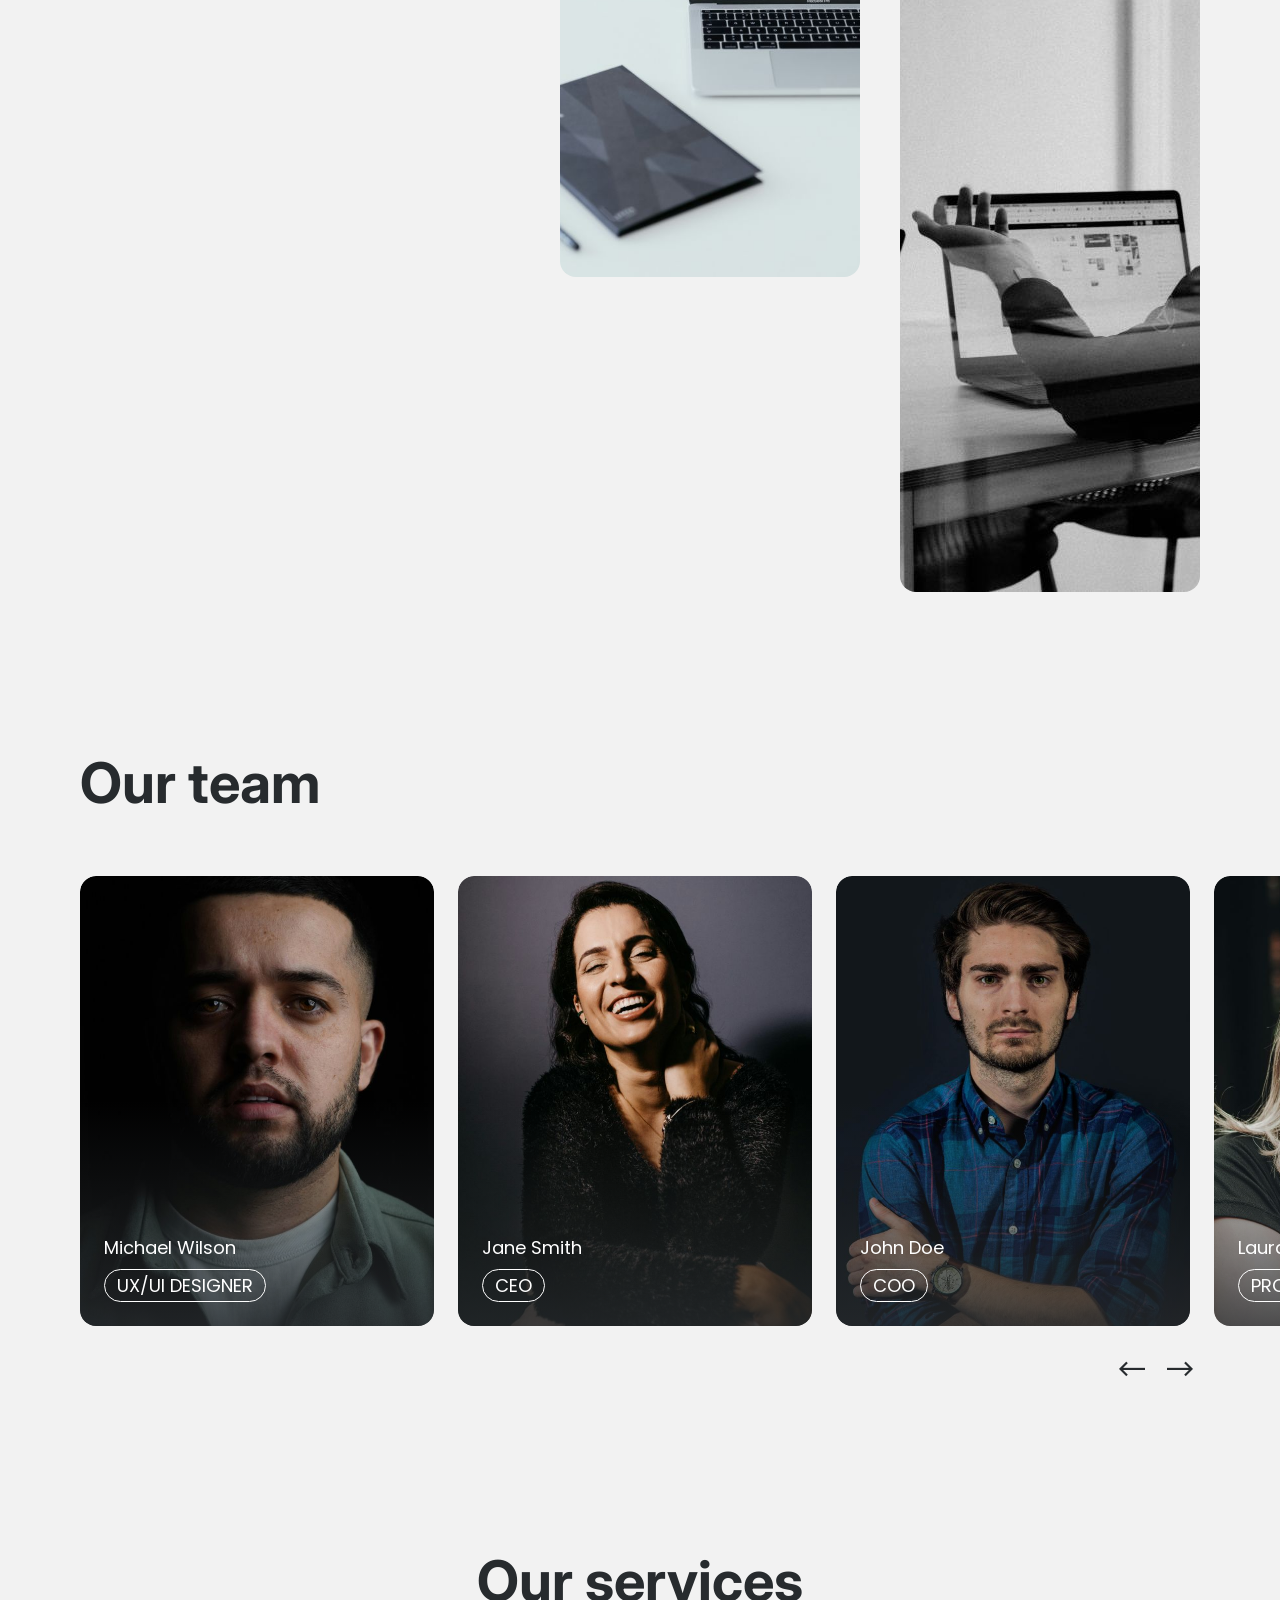
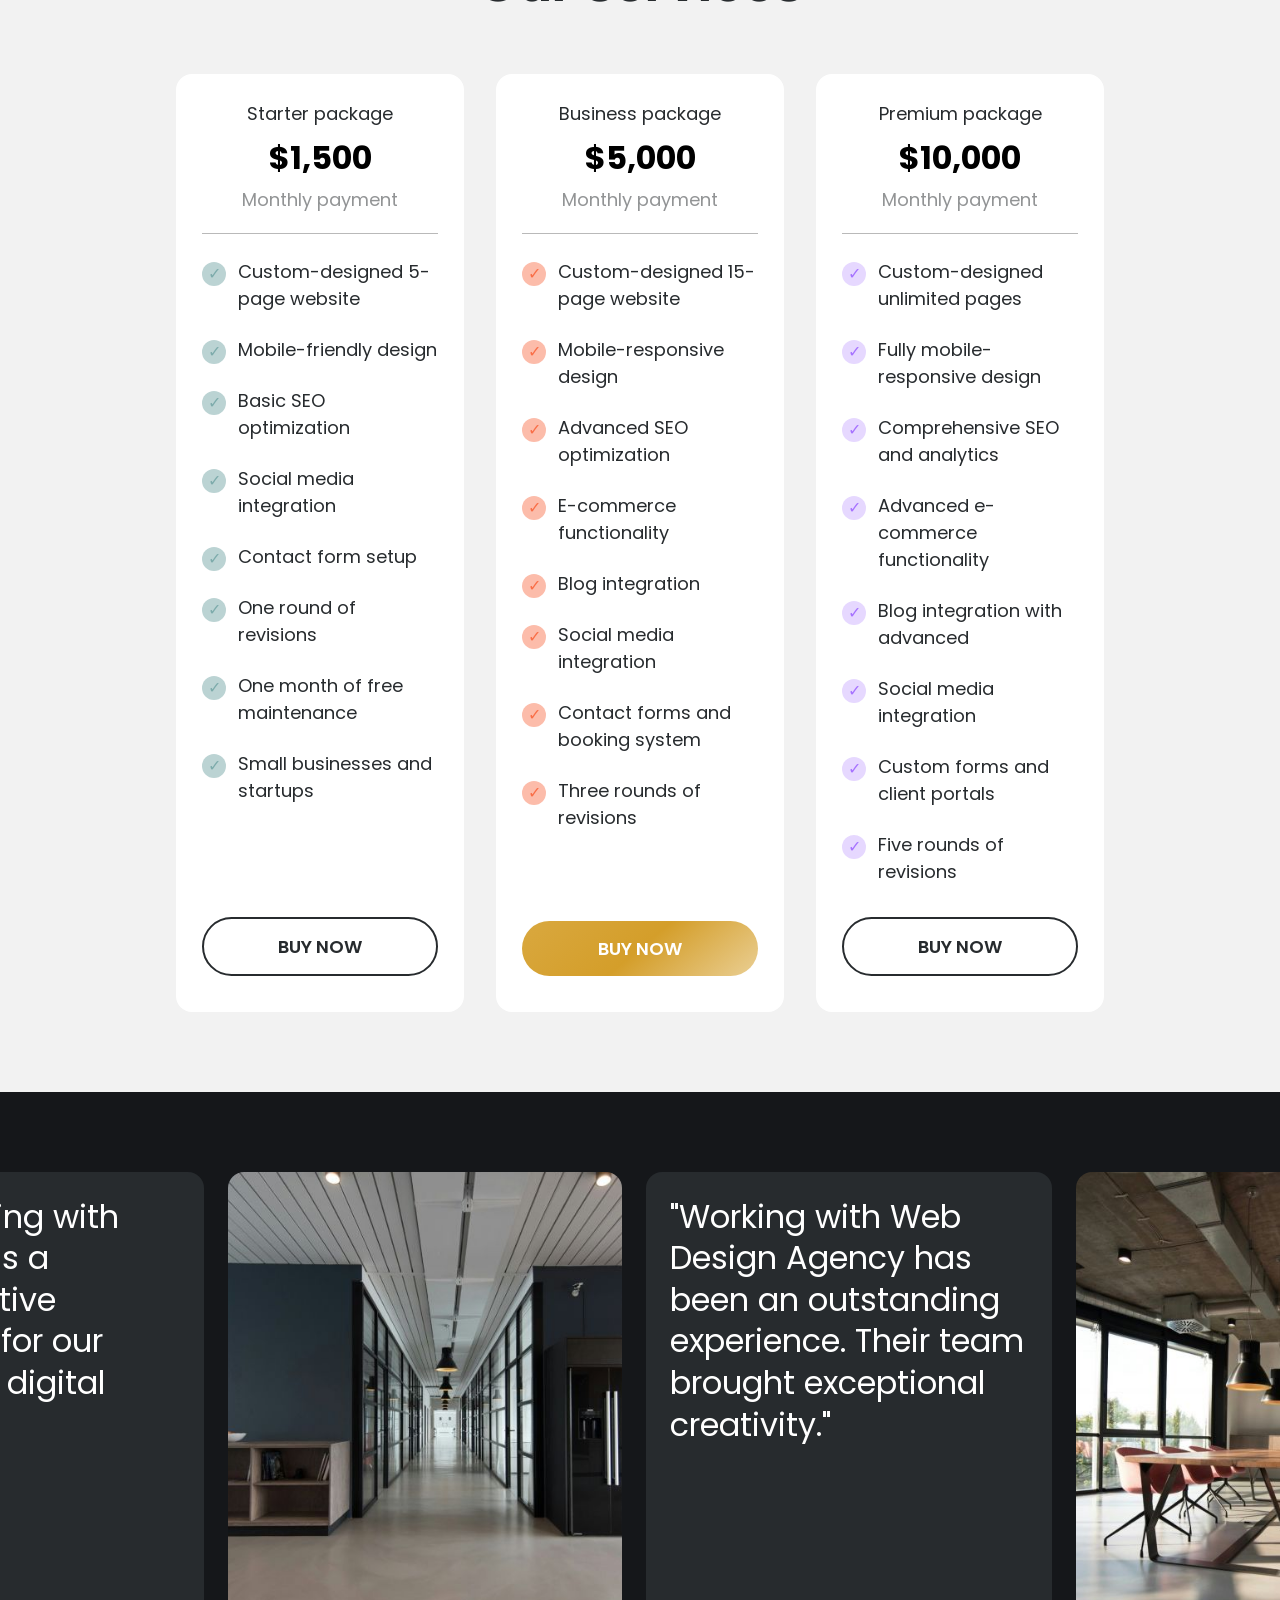
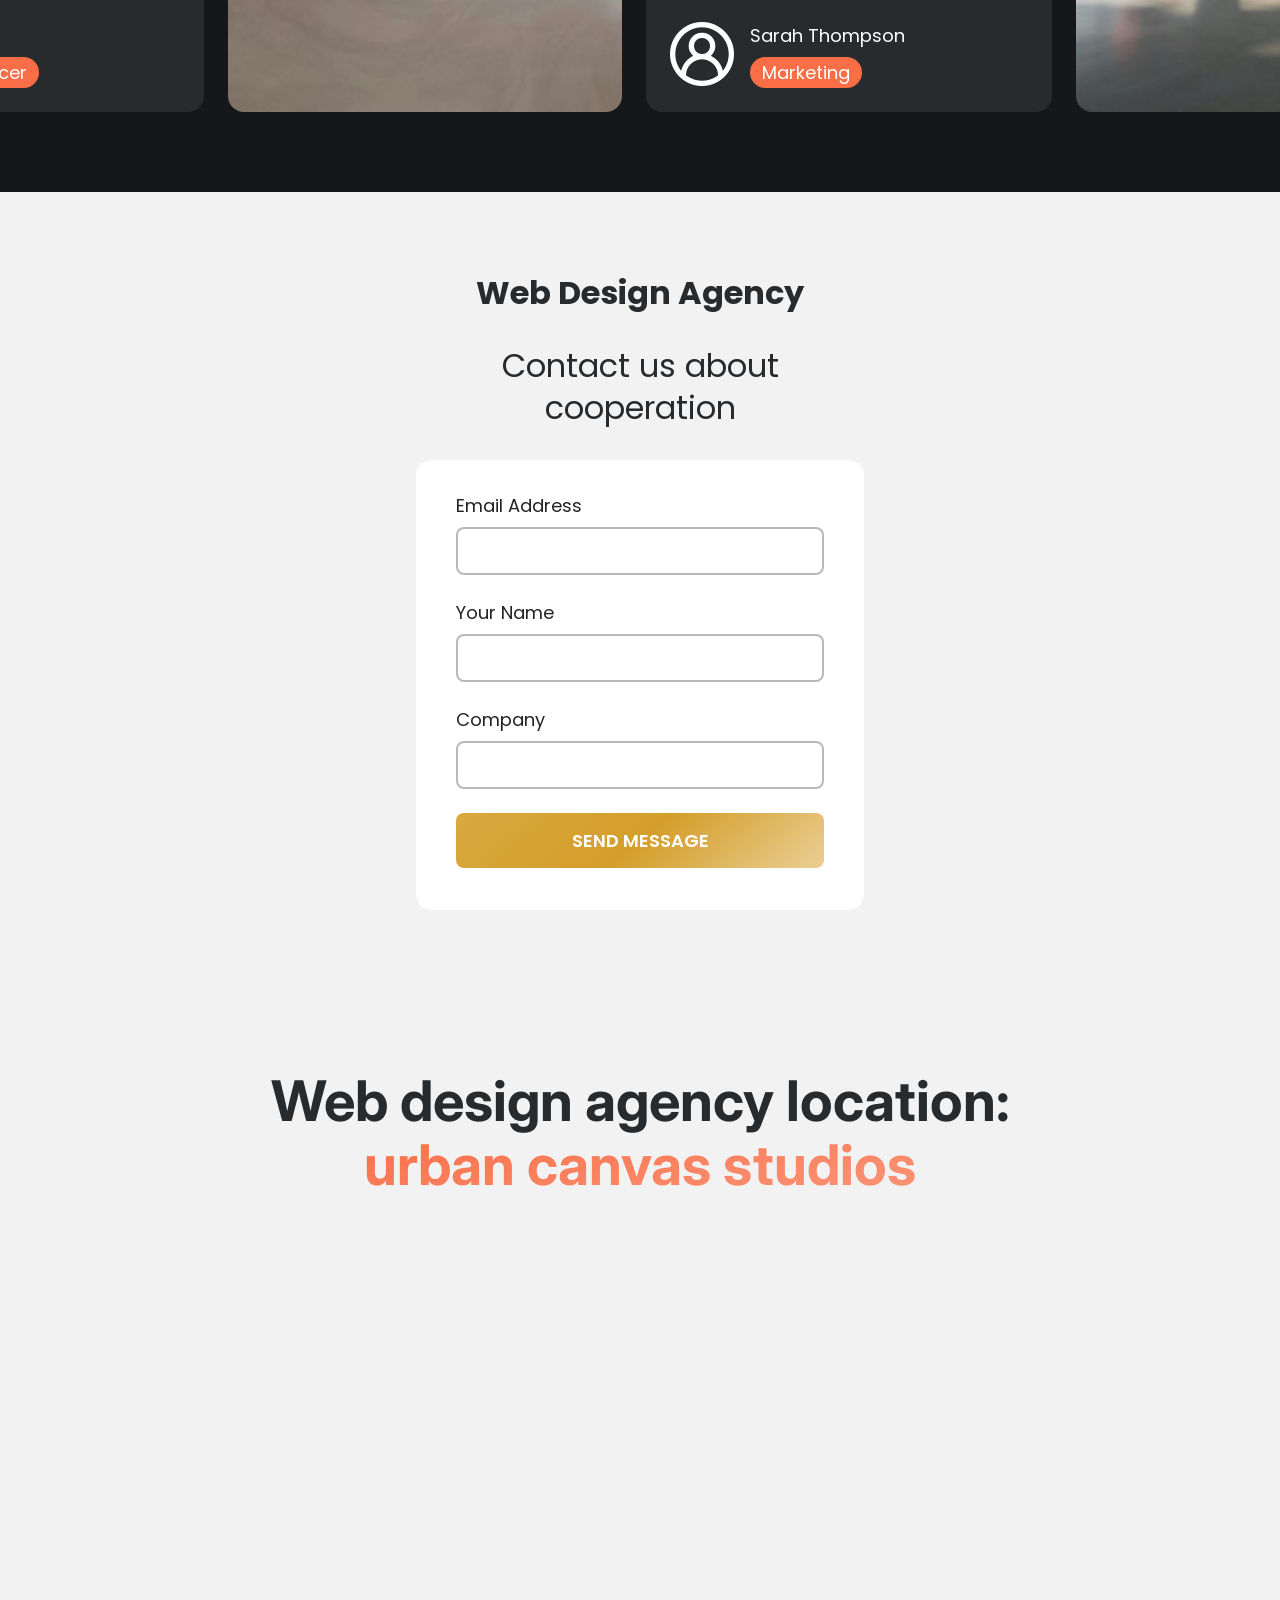
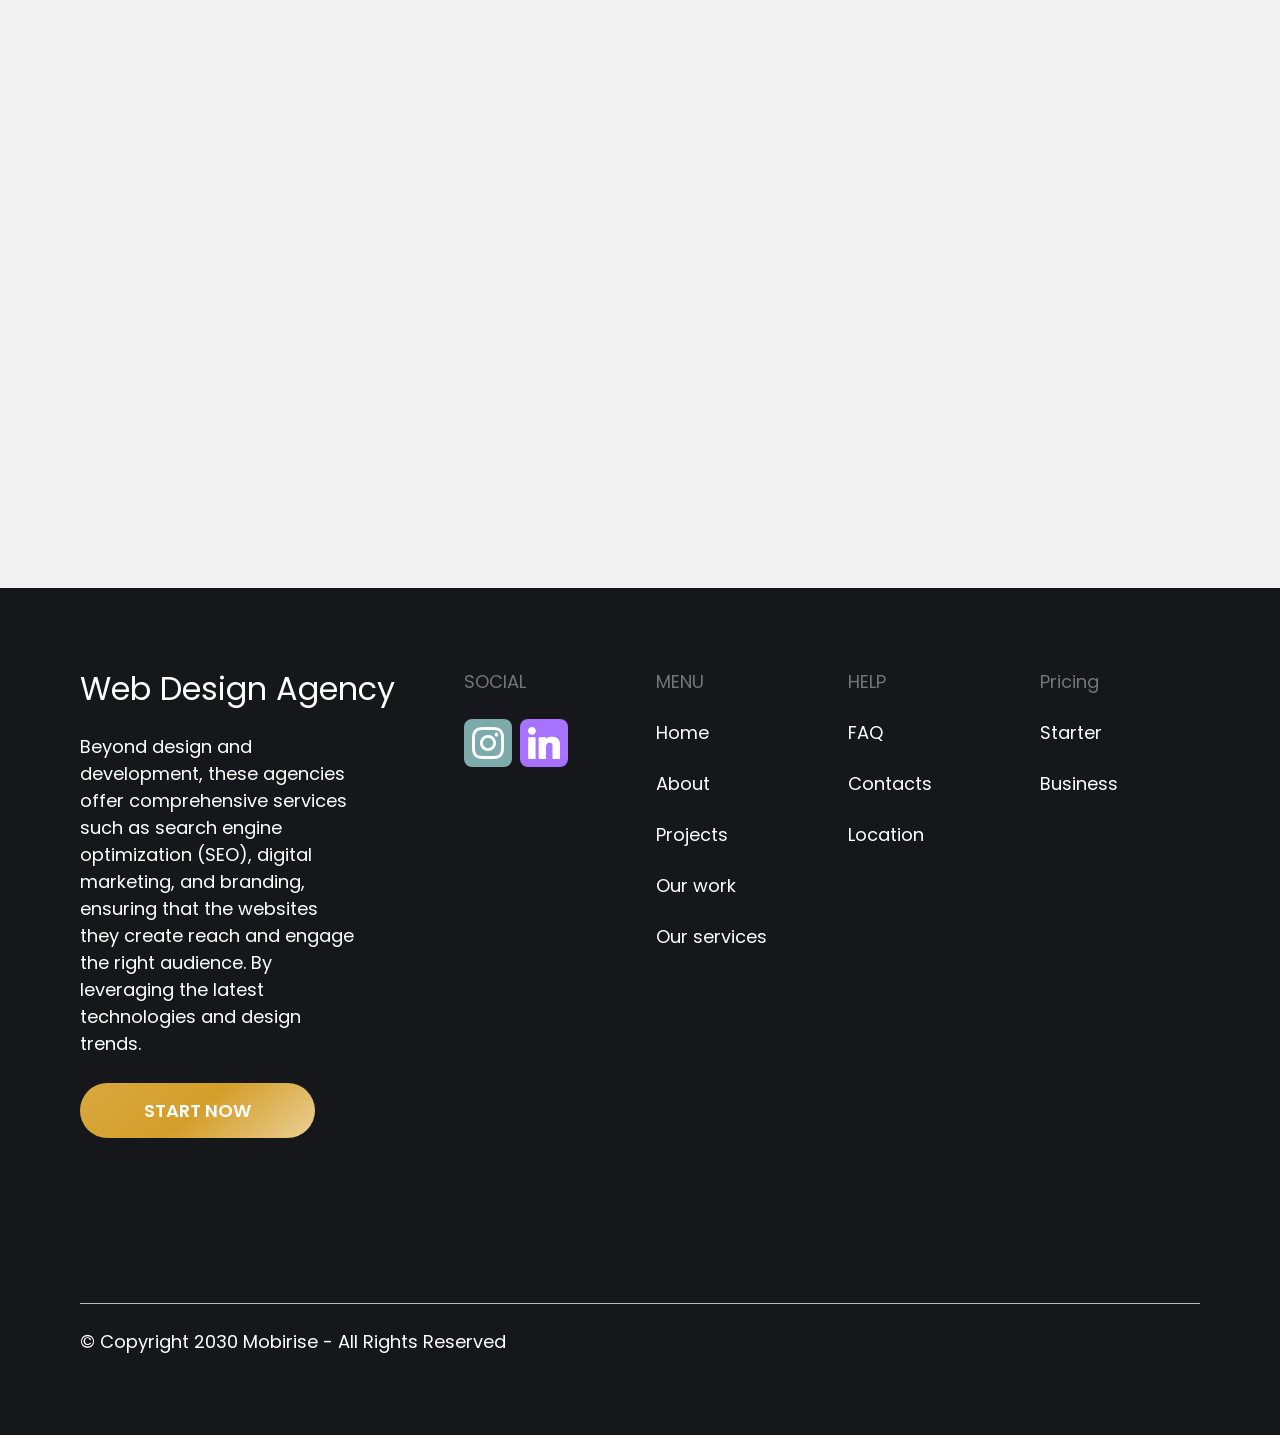
==== commit bde8444f: "create github pages" ====
--- a/index.html
+++ b/index.html
@@ -21,7 +21,7 @@
   <noscript><link rel="stylesheet" href="https://fonts.googleapis.com/css?family=Inter:100,200,300,400,500,600,700,800,900,100i,200i,300i,400i,500i,600i,700i,800i,900i&display=swap"></noscript>
   <link rel="preload" href="https://fonts.googleapis.com/css?family=Poppins:100,100i,200,200i,300,300i,400,400i,500,500i,600,600i,700,700i,800,800i,900,900i&display=swap" as="style" onload="this.onload=null;this.rel='stylesheet'">
   <noscript><link rel="stylesheet" href="https://fonts.googleapis.com/css?family=Poppins:100,100i,200,200i,300,300i,400,400i,500,500i,600,600i,700,700i,800,800i,900,900i&display=swap"></noscript>
-  <link rel="preload" as="style" href="assets/mobirise/css/mbr-additional.css?v=5UOKKZ"><link rel="stylesheet" href="assets/mobirise/css/mbr-additional.css?v=5UOKKZ" type="text/css">
+  <link rel="preload" as="style" href="assets/mobirise/css/mbr-additional.css?v=6KmhqJ"><link rel="stylesheet" href="assets/mobirise/css/mbr-additional.css?v=6KmhqJ" type="text/css">
 
   
   
@@ -184,8 +184,7 @@
                                     <div class="item-wrapper">
                                         <div class="item-content">
                                             <p class="item-name mbr-fonts-style display-4">
-                                                Sarah Thompson / CEO
-                                            </p>
+                                                «Τι πληρώνετε — τι χρειάζεστε;»</p>
                                             <p class="item-text mbr-fonts-style display-2">
                                                 <strong>"</strong>Πολλά σύγχρονα συστήματα φιλοξενίας προσφέρουν δεκάδες εργαλεία, integrations και πρόσθετες υπηρεσίες.&nbsp;Το All in One συγκεντρώνει τα βασικά εργαλεία καθημερινής διαχείρισης σε μία πλατφόρμα, με ξεκάθαρη χρέωση ανά κατάλυμα<strong>."
                                                 </strong>
@@ -1180,7 +1179,7 @@
                     </h3>
                 </div>
                 <div class="mbr-form form-wrapper" data-form-type="formoid">
-                    <form action="https://mobirise.eu/" method="POST" class="mbr-form form-with-styler" data-form-title="Form Name"><input type="hidden" name="email" data-form-email="true" value="w7/1+3nyy21iNej/EvQZtKSWChAai/ebP2QIe8MEKLGH2sIJLm0jwMYGa7NVKrE/CQaDJbxU7lkxHgunQ7dY4TOV8CT2vCwqgUKQMMfwcnn2k/LuzIAKGW7K5KAEIFKs.OqCvKzN1FOU2cQzFAsNR8I56F/ECmcKkUNk9jnRdTECIcH7W/3zO5q3tzkC+5g2wFy1ovwdBmBI5lPnw5Rc/CkujH40+Vl6gfYGXCXb7IA4NhAK5c+dvccQitWMunSro">
+                    <form action="https://mobirise.eu/" method="POST" class="mbr-form form-with-styler" data-form-title="Form Name"><input type="hidden" name="email" data-form-email="true" value="BkJ9gX8dKdiCx2b+g5tkcjeVV2ycN562VxDgJqtCsSvx3GEx2pbwkxHqayDG4pAFzebqtBzn+JwuTWKO1iUmVxHAIj+Cfi1kwod4PgO8J922Zdc70TYZRzyYbKQo62f5.qXGhRYB01aAgXGtt8JWAZDhZPWgAgGeKKcmw2+JYfOjr3cfFx06Ag1MDaFn8CPrkxR0hQS0XtHQFemKB6m/7KadnOZPnKPlQzBDvH6s/dYLoB7itplvo2yjqq2Ol/1lz">
                         <div class="row">
                             <div hidden="hidden" data-form-alert="" class="alert alert-success col-12">Thanks for filling
                                 out the form!</div>
--- a/assets/mobirise/css/mbr-additional.css
+++ b/assets/mobirise/css/mbr-additional.css
@@ -1656,7 +1656,7 @@
   width: 48px;
   height: 48px;
   font-size: 18px;
-  background: linear-gradient(140deg, #f96e47, #fcbcaa) !important;
+  background: linear-gradient(140deg, #d9a83f, #eacf94) !important;
   color: #ffffff !important;
   border: none !important;
   border-radius: 50%;
@@ -1717,7 +1717,7 @@
   text-align: center;
 }
 .cid-vvq9YNXsNu .item-name {
-  color: #ffffff;
+  color: #d9a83f;
   text-align: center;
 }
 .cid-ugTWXQjfkY {
--- a/assets/mobirise/css/mbr-additional.css
+++ b/assets/mobirise/css/mbr-additional.css
@@ -1656,7 +1656,7 @@
   width: 48px;
   height: 48px;
   font-size: 18px;
-  background: linear-gradient(140deg, #f96e47, #fcbcaa) !important;
+  background: linear-gradient(140deg, #d9a83f, #eacf94) !important;
   color: #ffffff !important;
   border: none !important;
   border-radius: 50%;
@@ -1717,7 +1717,7 @@
   text-align: center;
 }
 .cid-vvq9YNXsNu .item-name {
-  color: #ffffff;
+  color: #d9a83f;
   text-align: center;
 }
 .cid-ugTWXQjfkY {
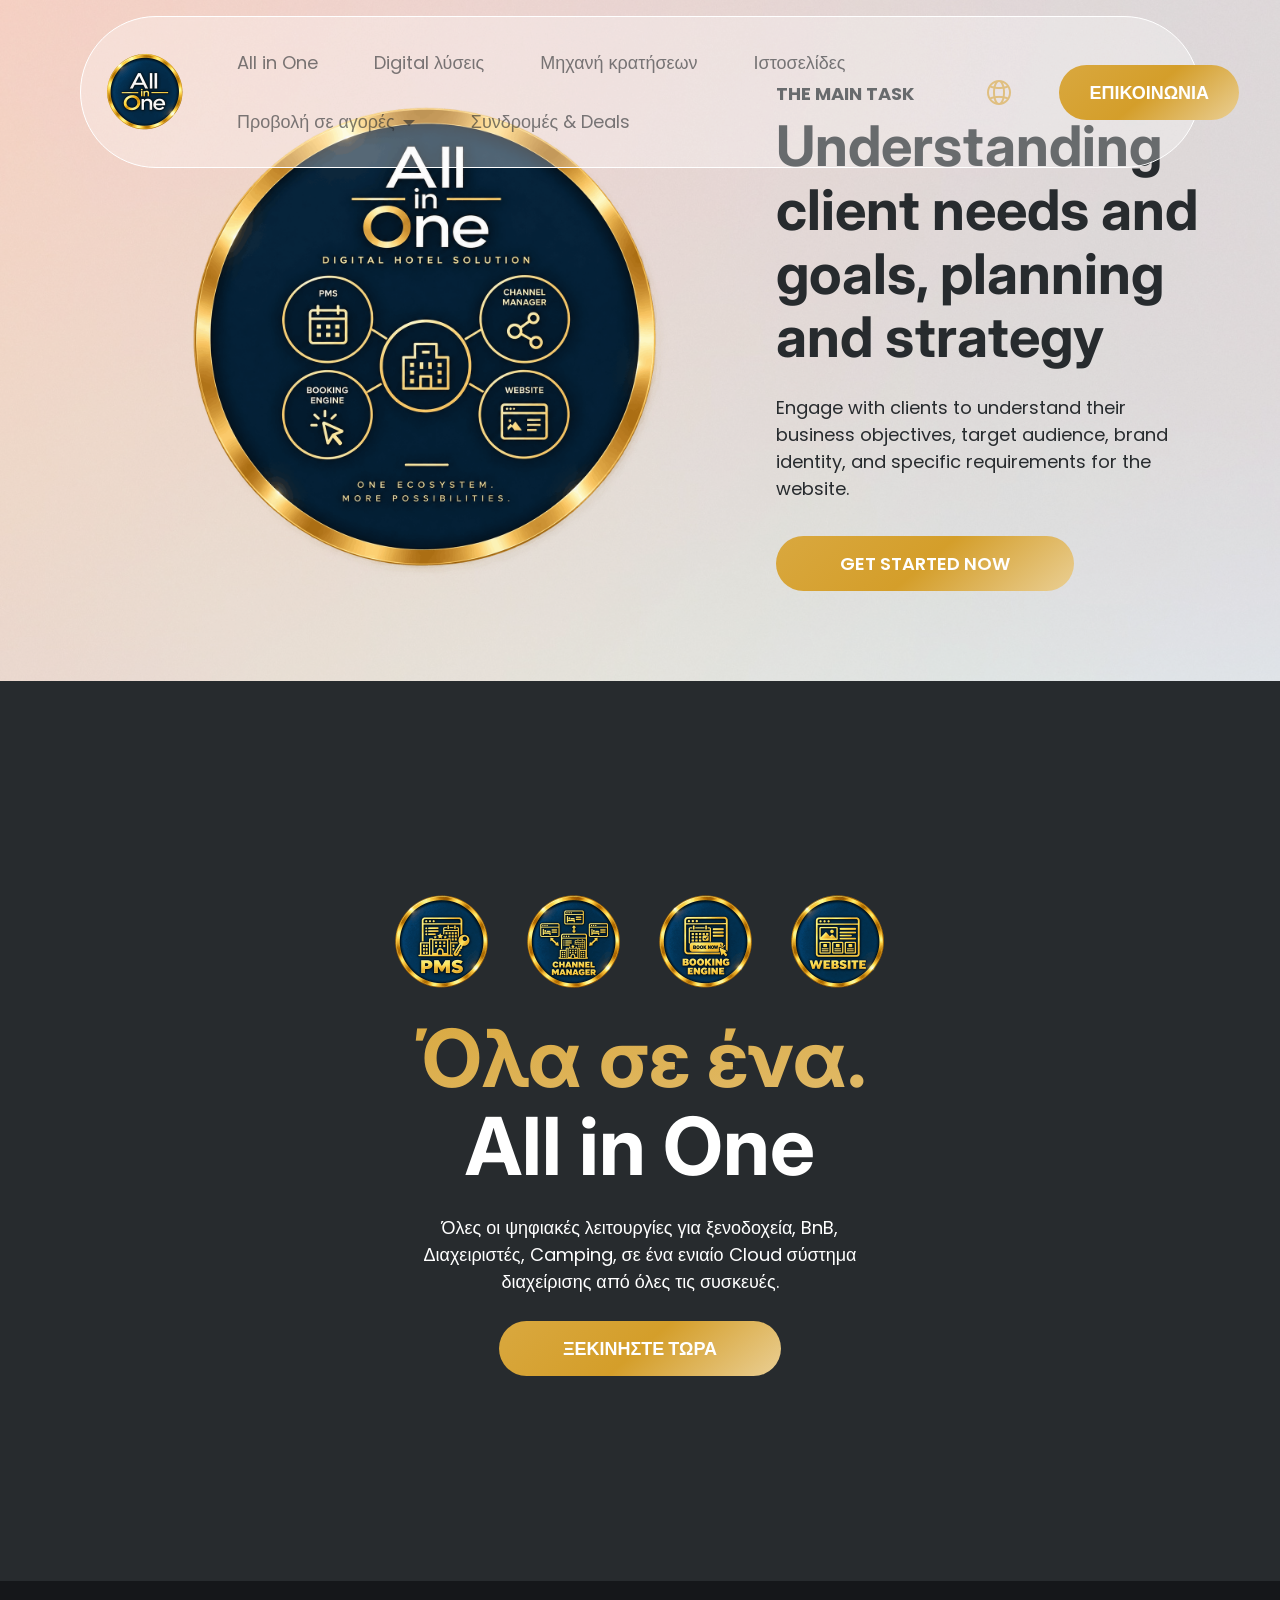
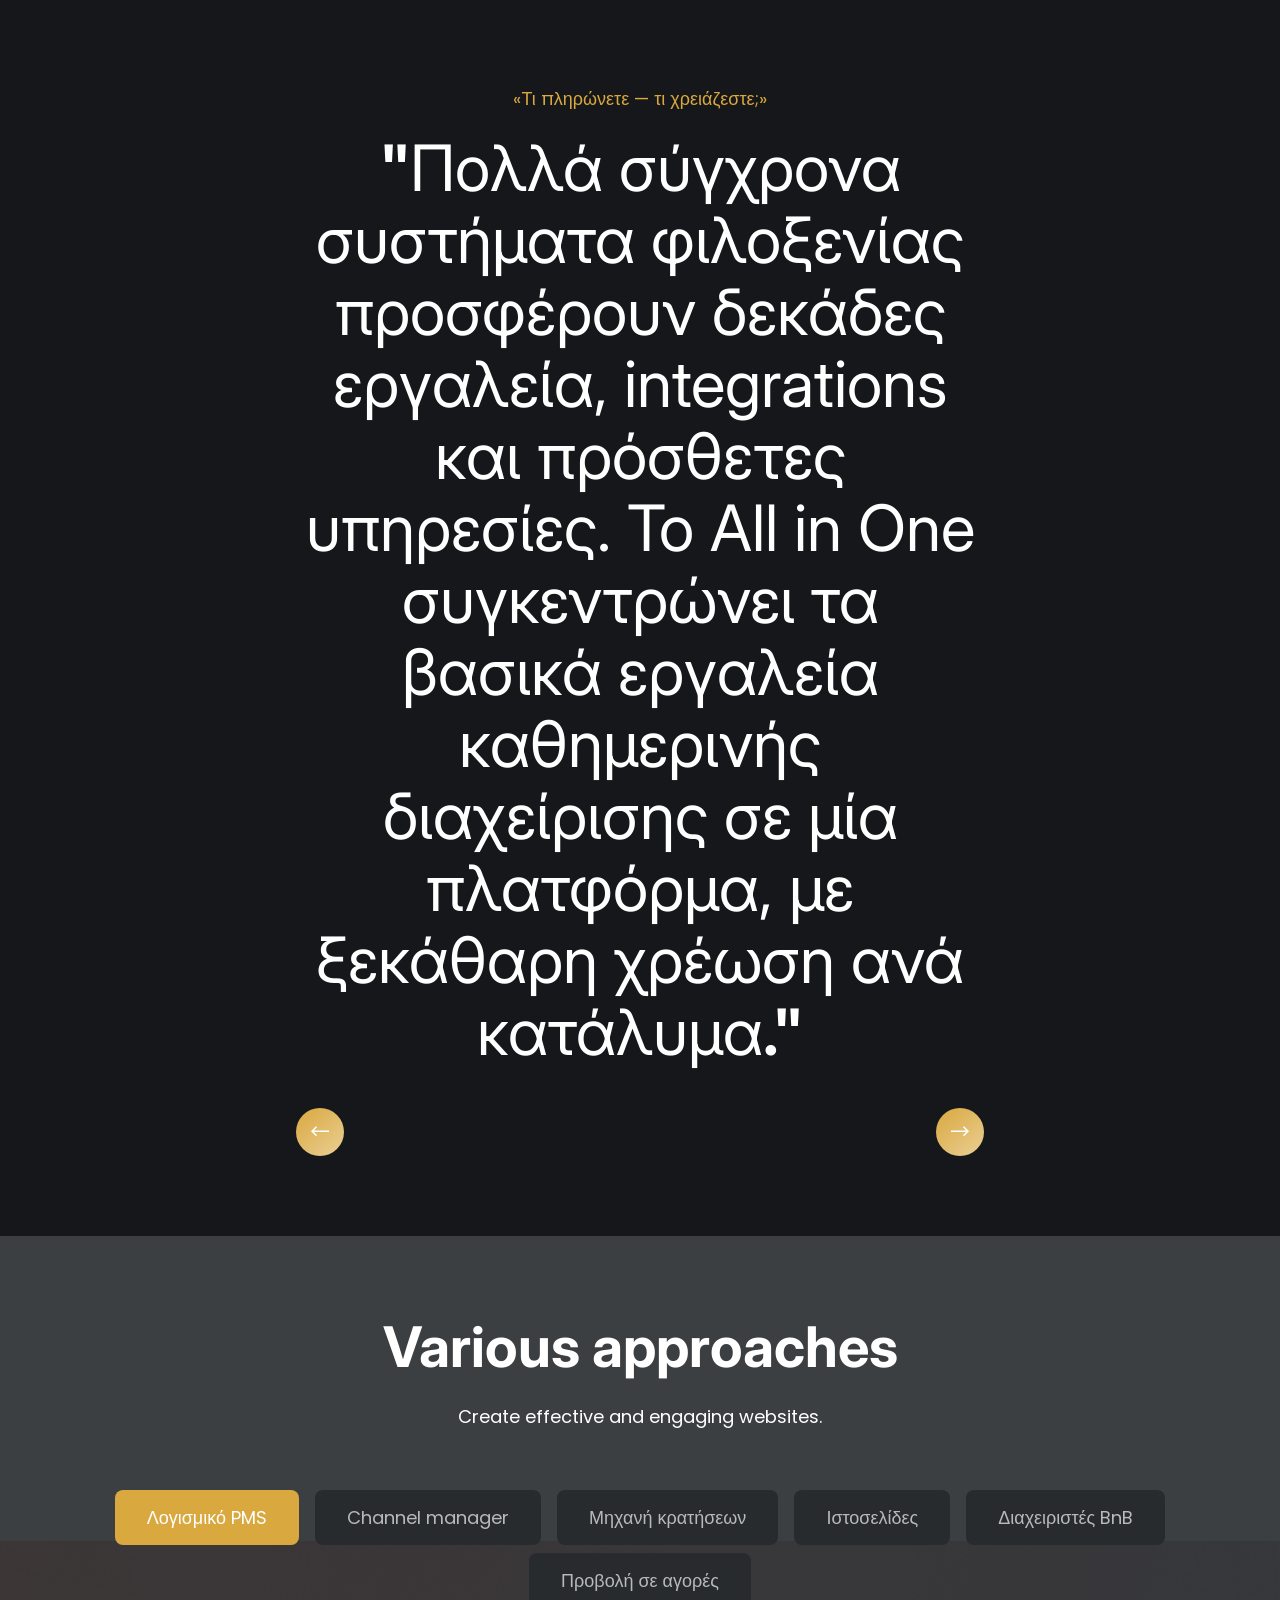
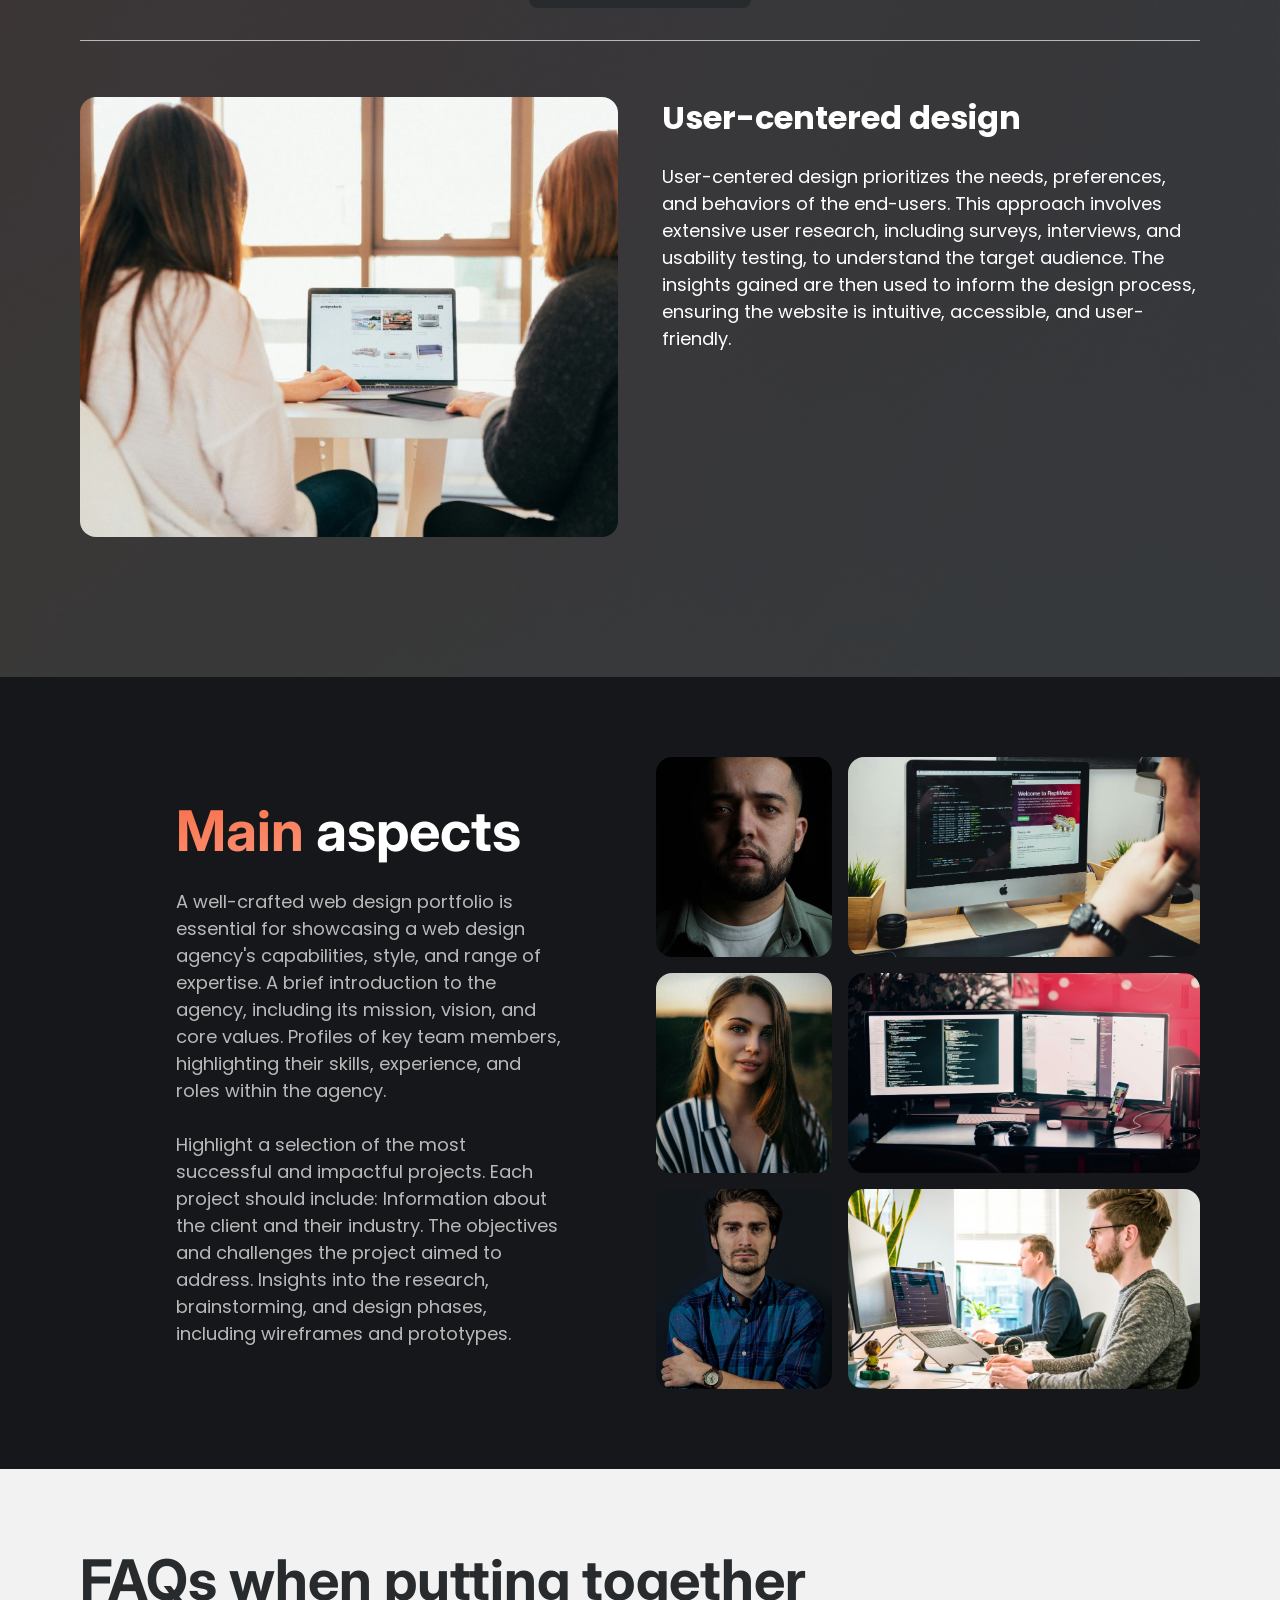
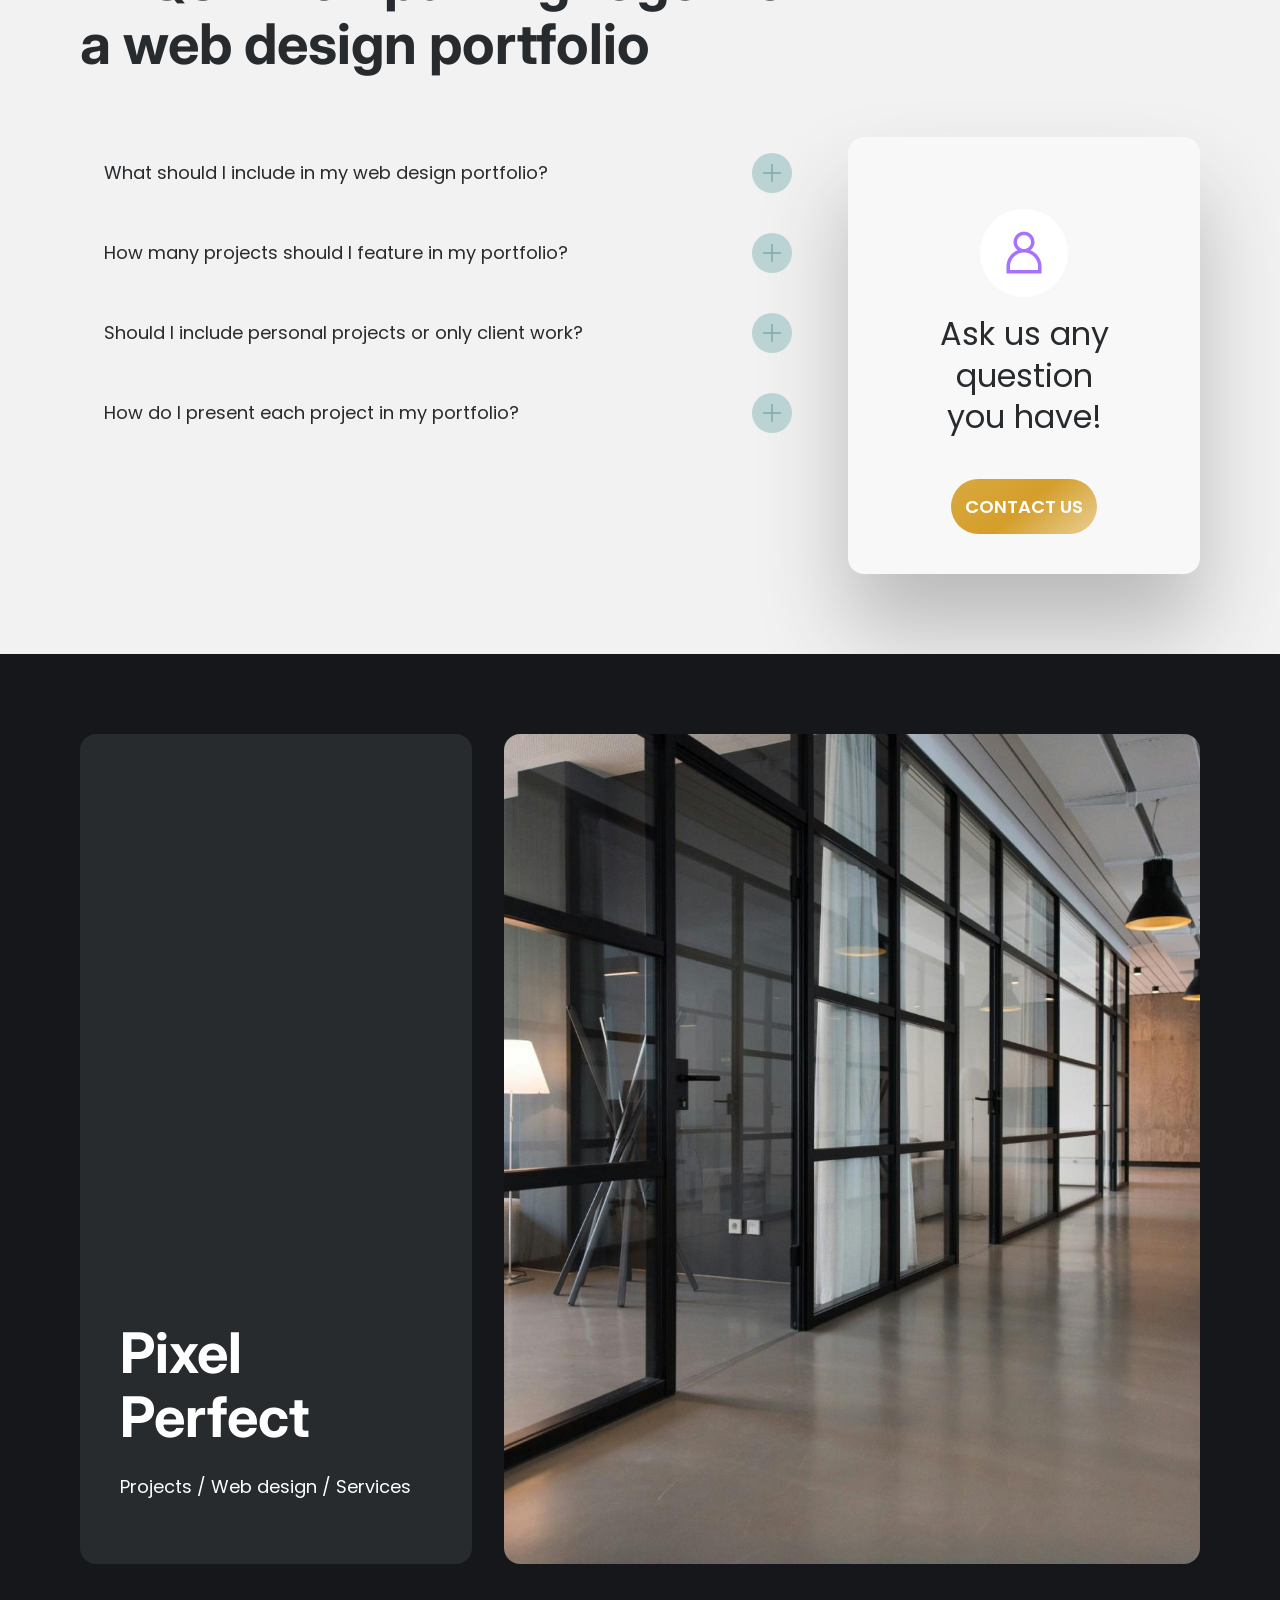
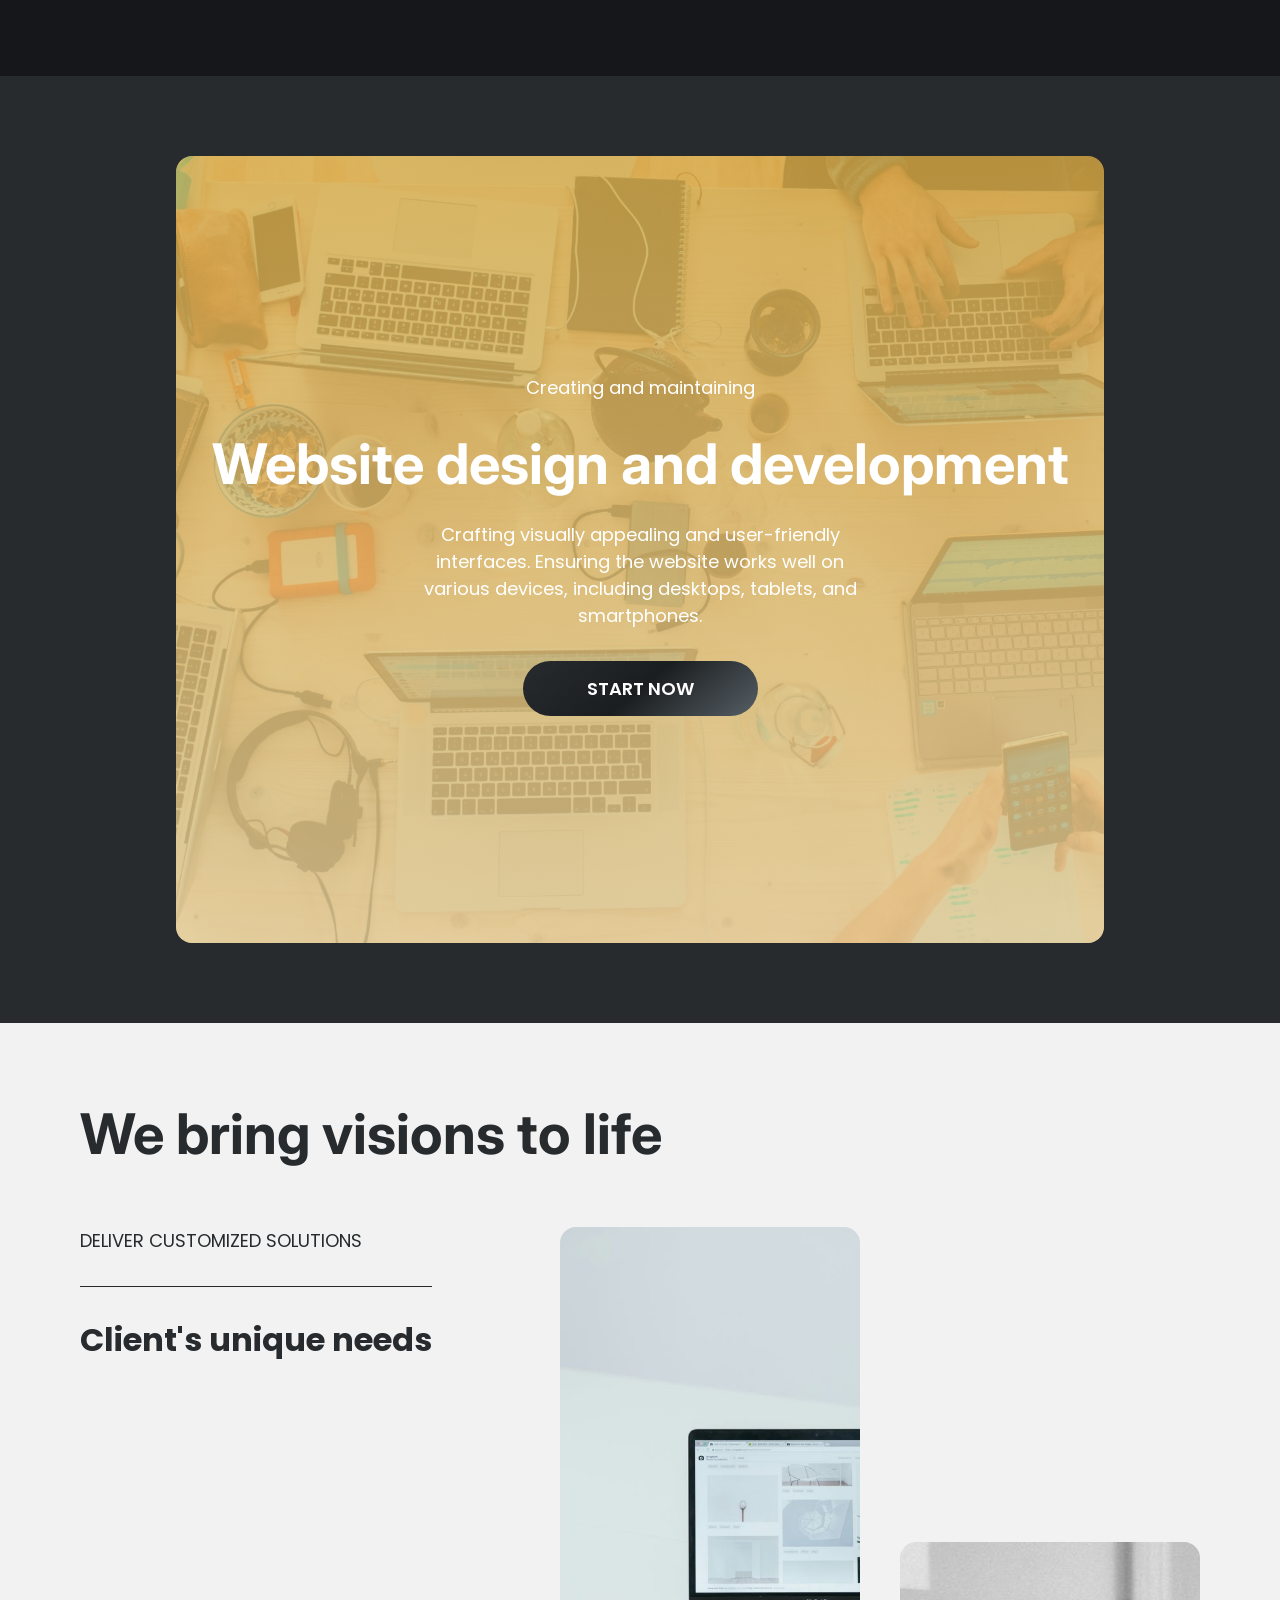
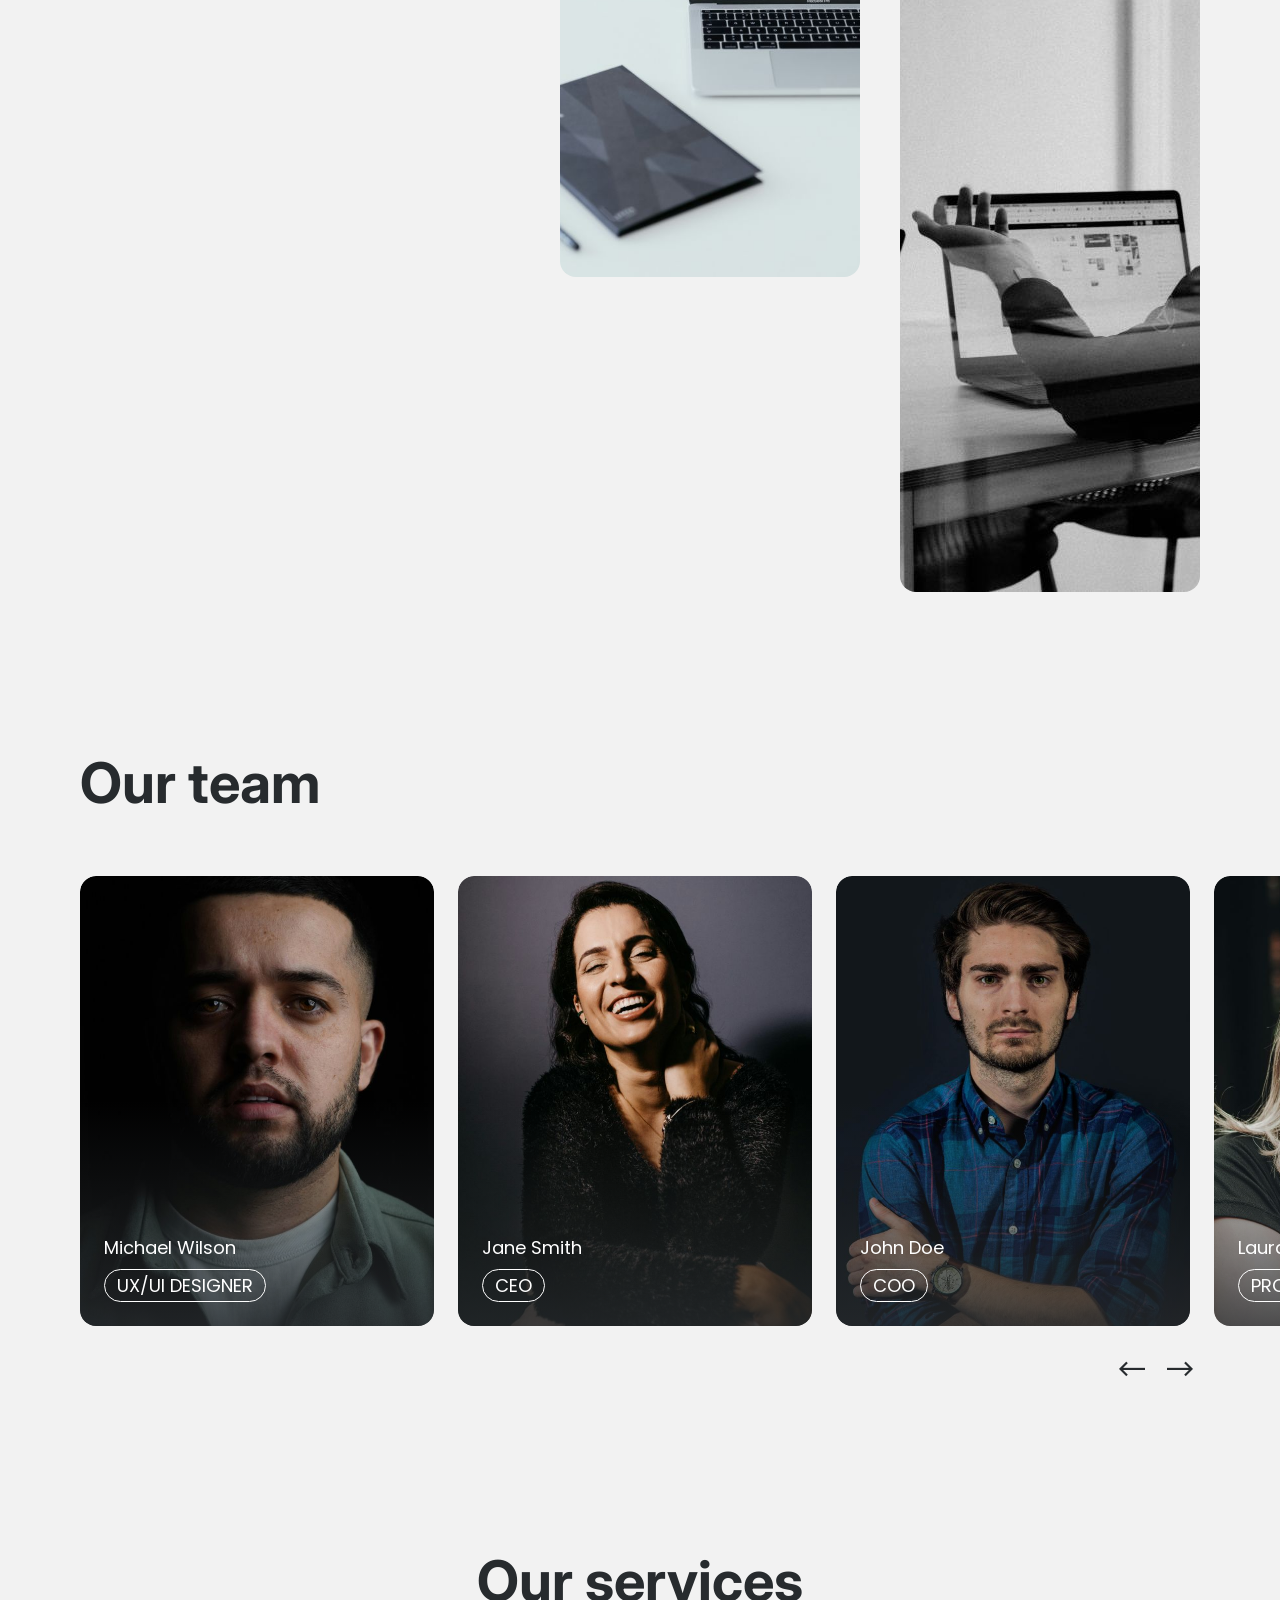
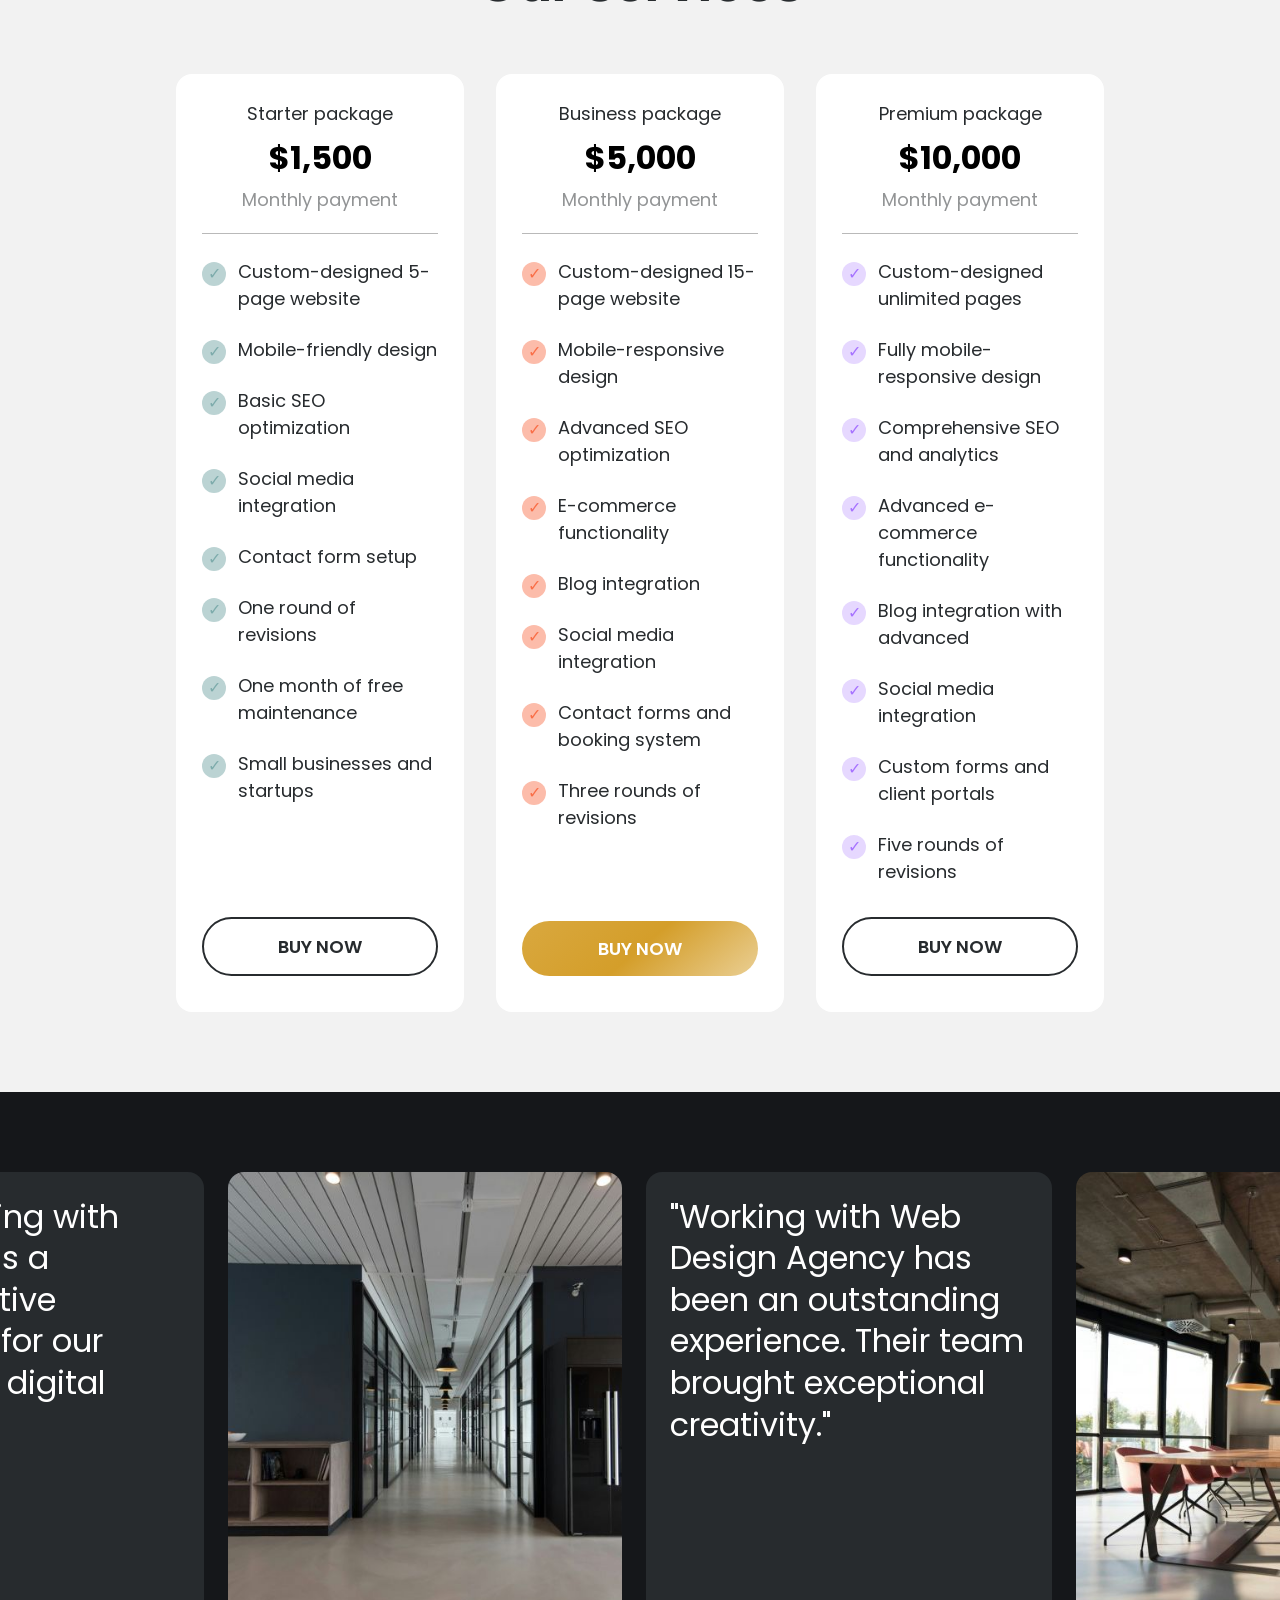
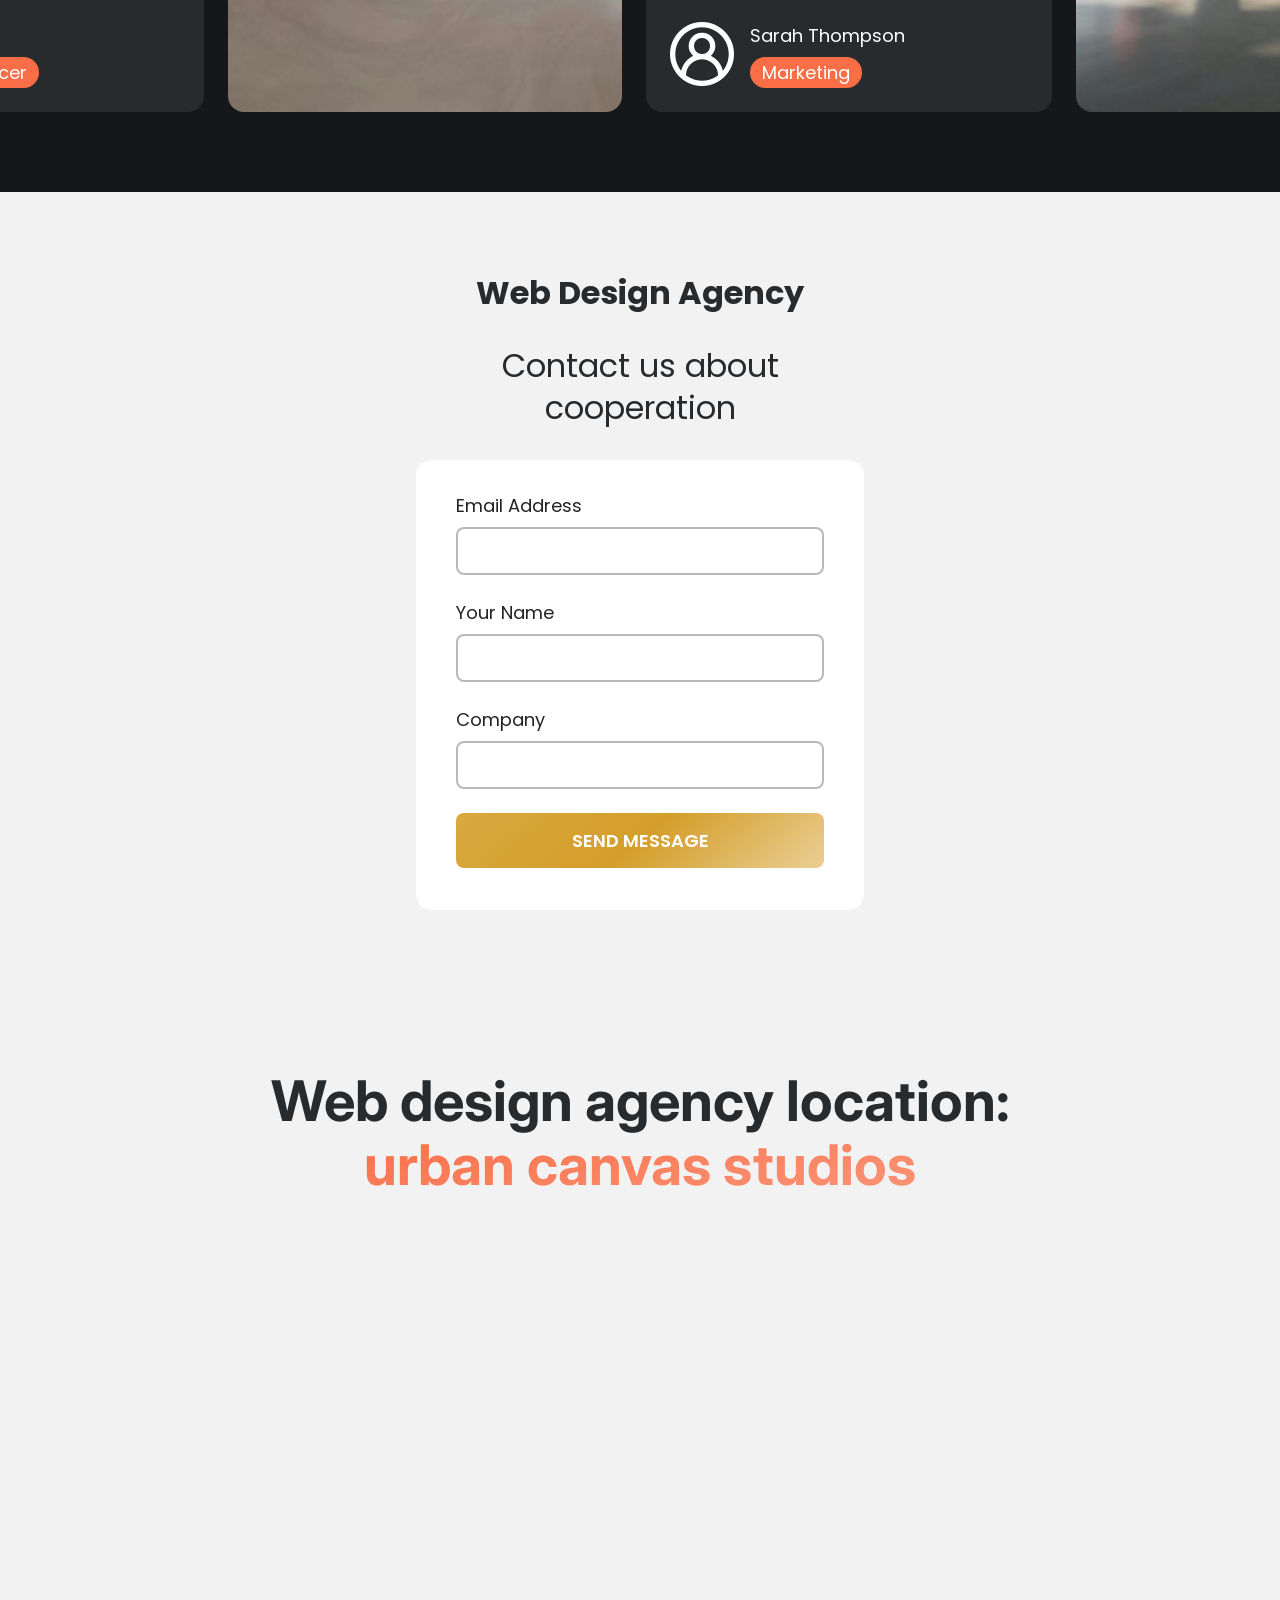
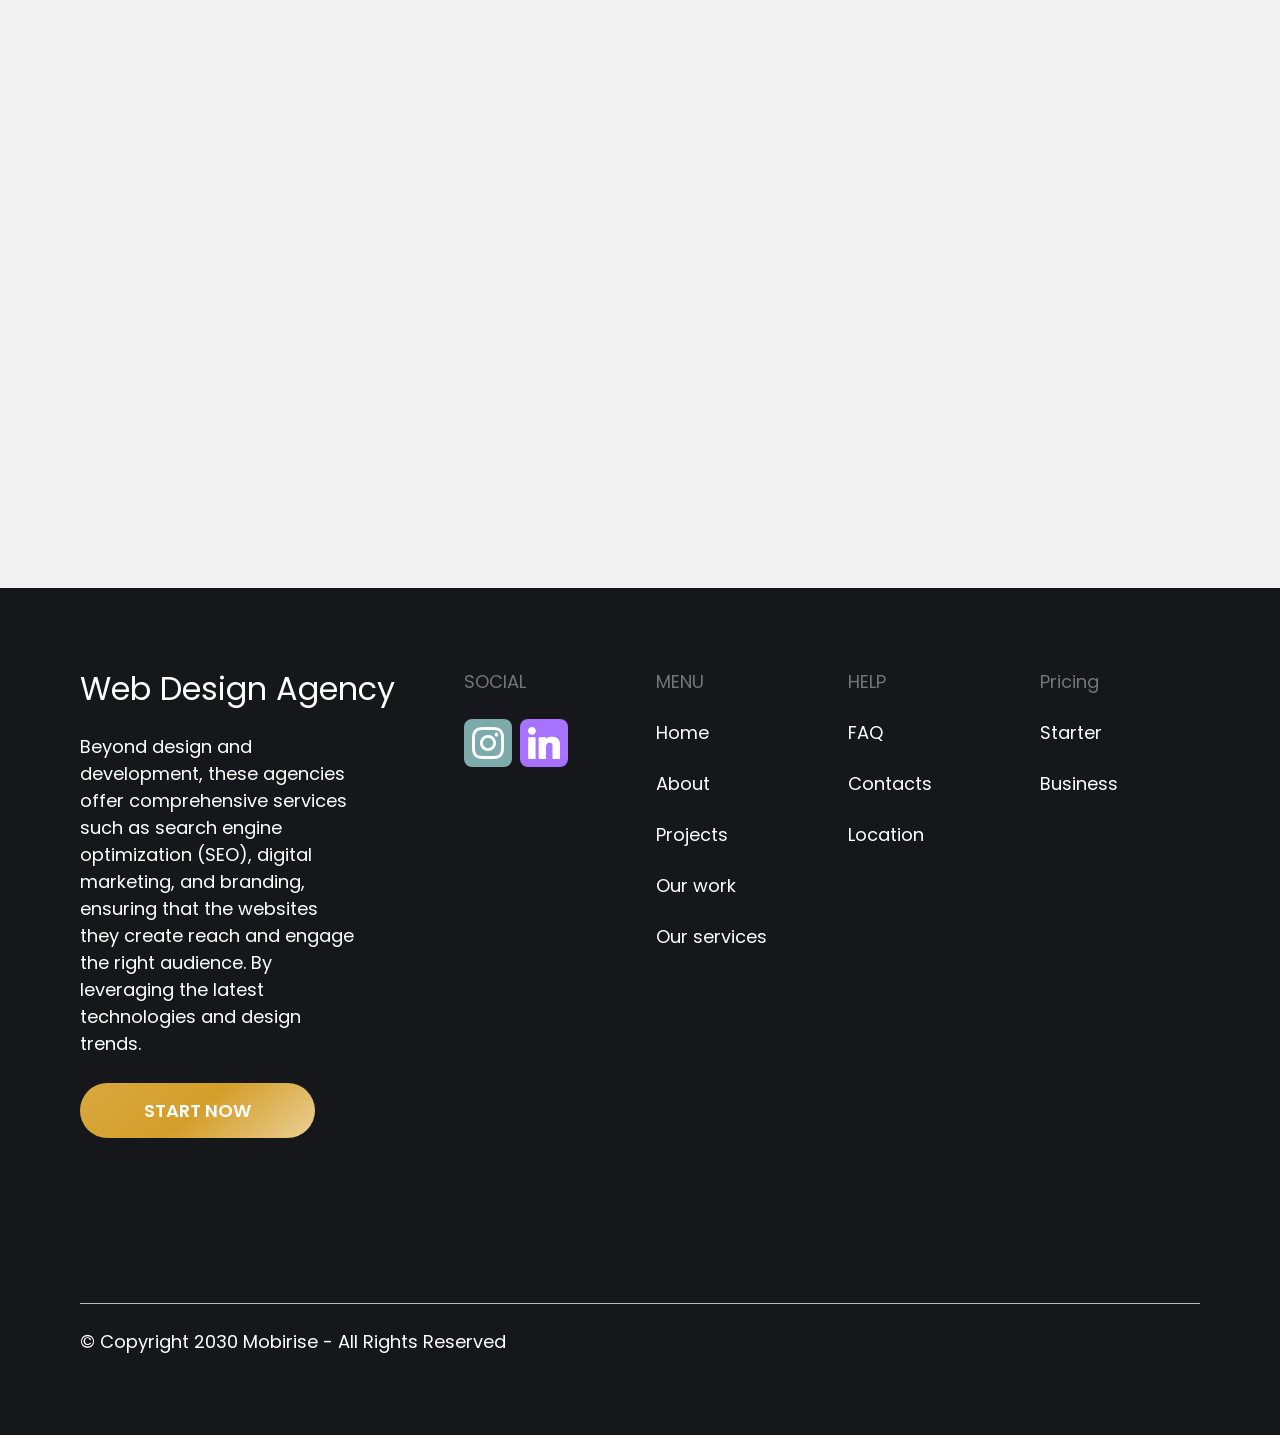
==== commit d502d252: "create github pages" ====
--- a/index.html
+++ b/index.html
@@ -21,7 +21,7 @@
   <noscript><link rel="stylesheet" href="https://fonts.googleapis.com/css?family=Inter:100,200,300,400,500,600,700,800,900,100i,200i,300i,400i,500i,600i,700i,800i,900i&display=swap"></noscript>
   <link rel="preload" href="https://fonts.googleapis.com/css?family=Poppins:100,100i,200,200i,300,300i,400,400i,500,500i,600,600i,700,700i,800,800i,900,900i&display=swap" as="style" onload="this.onload=null;this.rel='stylesheet'">
   <noscript><link rel="stylesheet" href="https://fonts.googleapis.com/css?family=Poppins:100,100i,200,200i,300,300i,400,400i,500,500i,600,600i,700,700i,800,800i,900,900i&display=swap"></noscript>
-  <link rel="preload" as="style" href="assets/mobirise/css/mbr-additional.css?v=6KmhqJ"><link rel="stylesheet" href="assets/mobirise/css/mbr-additional.css?v=6KmhqJ" type="text/css">
+  <link rel="preload" as="style" href="assets/mobirise/css/mbr-additional.css?v=X1Lpg5"><link rel="stylesheet" href="assets/mobirise/css/mbr-additional.css?v=X1Lpg5" type="text/css">
 
   
   
@@ -198,12 +198,9 @@
                                     <div class="item-wrapper">
                                         <div class="item-content">
                                             <p class="item-name mbr-fonts-style display-4">
-                                                David Martinez / Marketing Director
-                                            </p>
-                                            <p class="item-text mbr-fonts-style display-2">
-                                                <strong>"We are beyond thrilled with the website created by this talented web
-                                                    designer. From the initial consultation to the final launch."</strong>
-                                            </p>
+                                                Χρησιμοποιείτε ήδη PMS ή Channel Manager;
+                                            </p>
+                                            <p class="item-text mbr-fonts-style display-2">Συγκρίνετε τη σημερινή σας λύση με το All in One και δείτε πόσο θα κόστιζε η διαχείριση των καταλυμάτων σας με PMS, Channel Manager, Booking Engine και myDATA σε μία πλατφόρμα.</p>
                                         </div>
                                     </div>
                                 </div>
@@ -1179,7 +1176,7 @@
                     </h3>
                 </div>
                 <div class="mbr-form form-wrapper" data-form-type="formoid">
-                    <form action="https://mobirise.eu/" method="POST" class="mbr-form form-with-styler" data-form-title="Form Name"><input type="hidden" name="email" data-form-email="true" value="BkJ9gX8dKdiCx2b+g5tkcjeVV2ycN562VxDgJqtCsSvx3GEx2pbwkxHqayDG4pAFzebqtBzn+JwuTWKO1iUmVxHAIj+Cfi1kwod4PgO8J922Zdc70TYZRzyYbKQo62f5.qXGhRYB01aAgXGtt8JWAZDhZPWgAgGeKKcmw2+JYfOjr3cfFx06Ag1MDaFn8CPrkxR0hQS0XtHQFemKB6m/7KadnOZPnKPlQzBDvH6s/dYLoB7itplvo2yjqq2Ol/1lz">
+                    <form action="https://mobirise.eu/" method="POST" class="mbr-form form-with-styler" data-form-title="Form Name"><input type="hidden" name="email" data-form-email="true" value="fEUwk0CbaWEgDLZGNE05FNZ1seQgQdGIhzSMO243Fq6g3Rn1dI21LSKYfid5L3xrx7XyPhX6o0zh0+xwkolIkxT7QYswA1PIgj+IbNBEg87fVjUksGGDbyERImRoMB1D.y1xHMmUGM7jiBOTnZH/WorBFEm/sO7tcCxhu5ecuBFDuOKA9gcZylvHBQ601LfF2Wc9d2/ogtFxfxXJ3YLPJPUcl1U9O3h9AxOa3rkpuEeh95S7qyodIViUAKNPpLhDt">
                         <div class="row">
                             <div hidden="hidden" data-form-alert="" class="alert alert-success col-12">Thanks for filling
                                 out the form!</div>
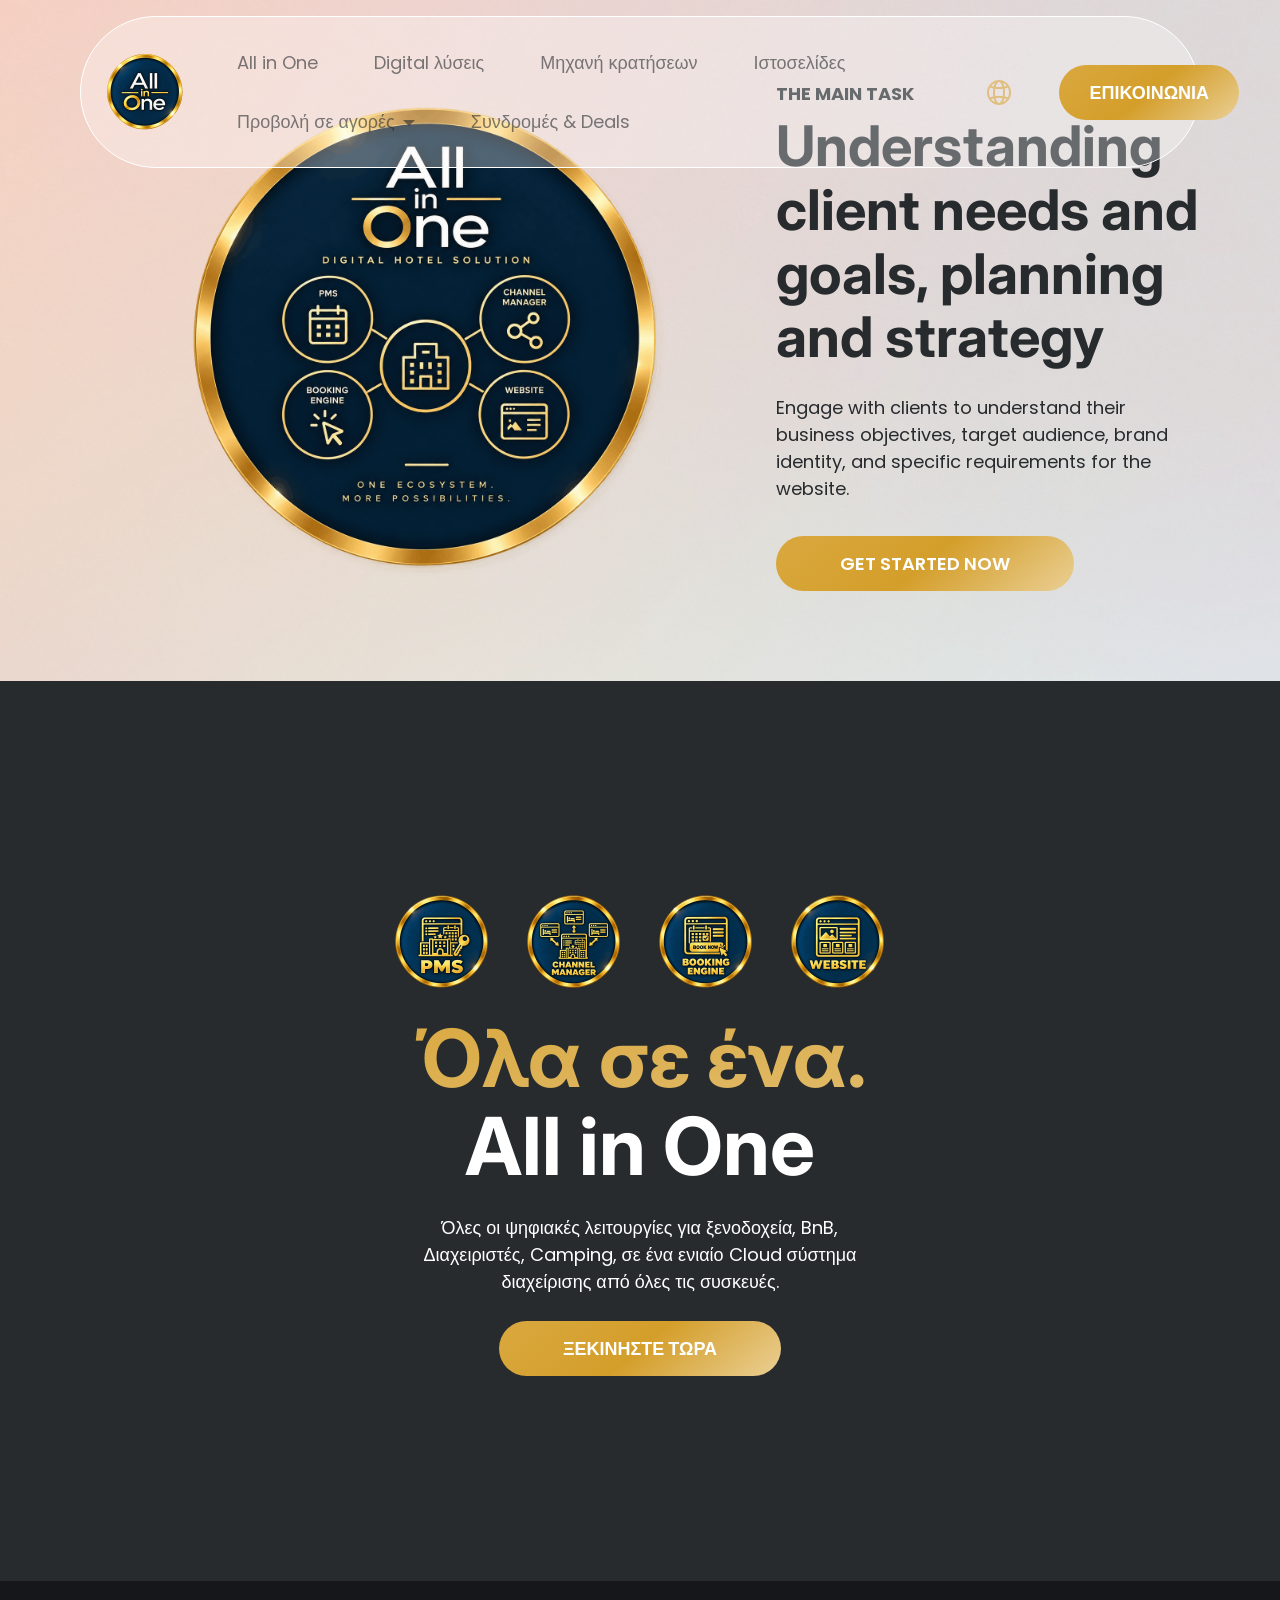
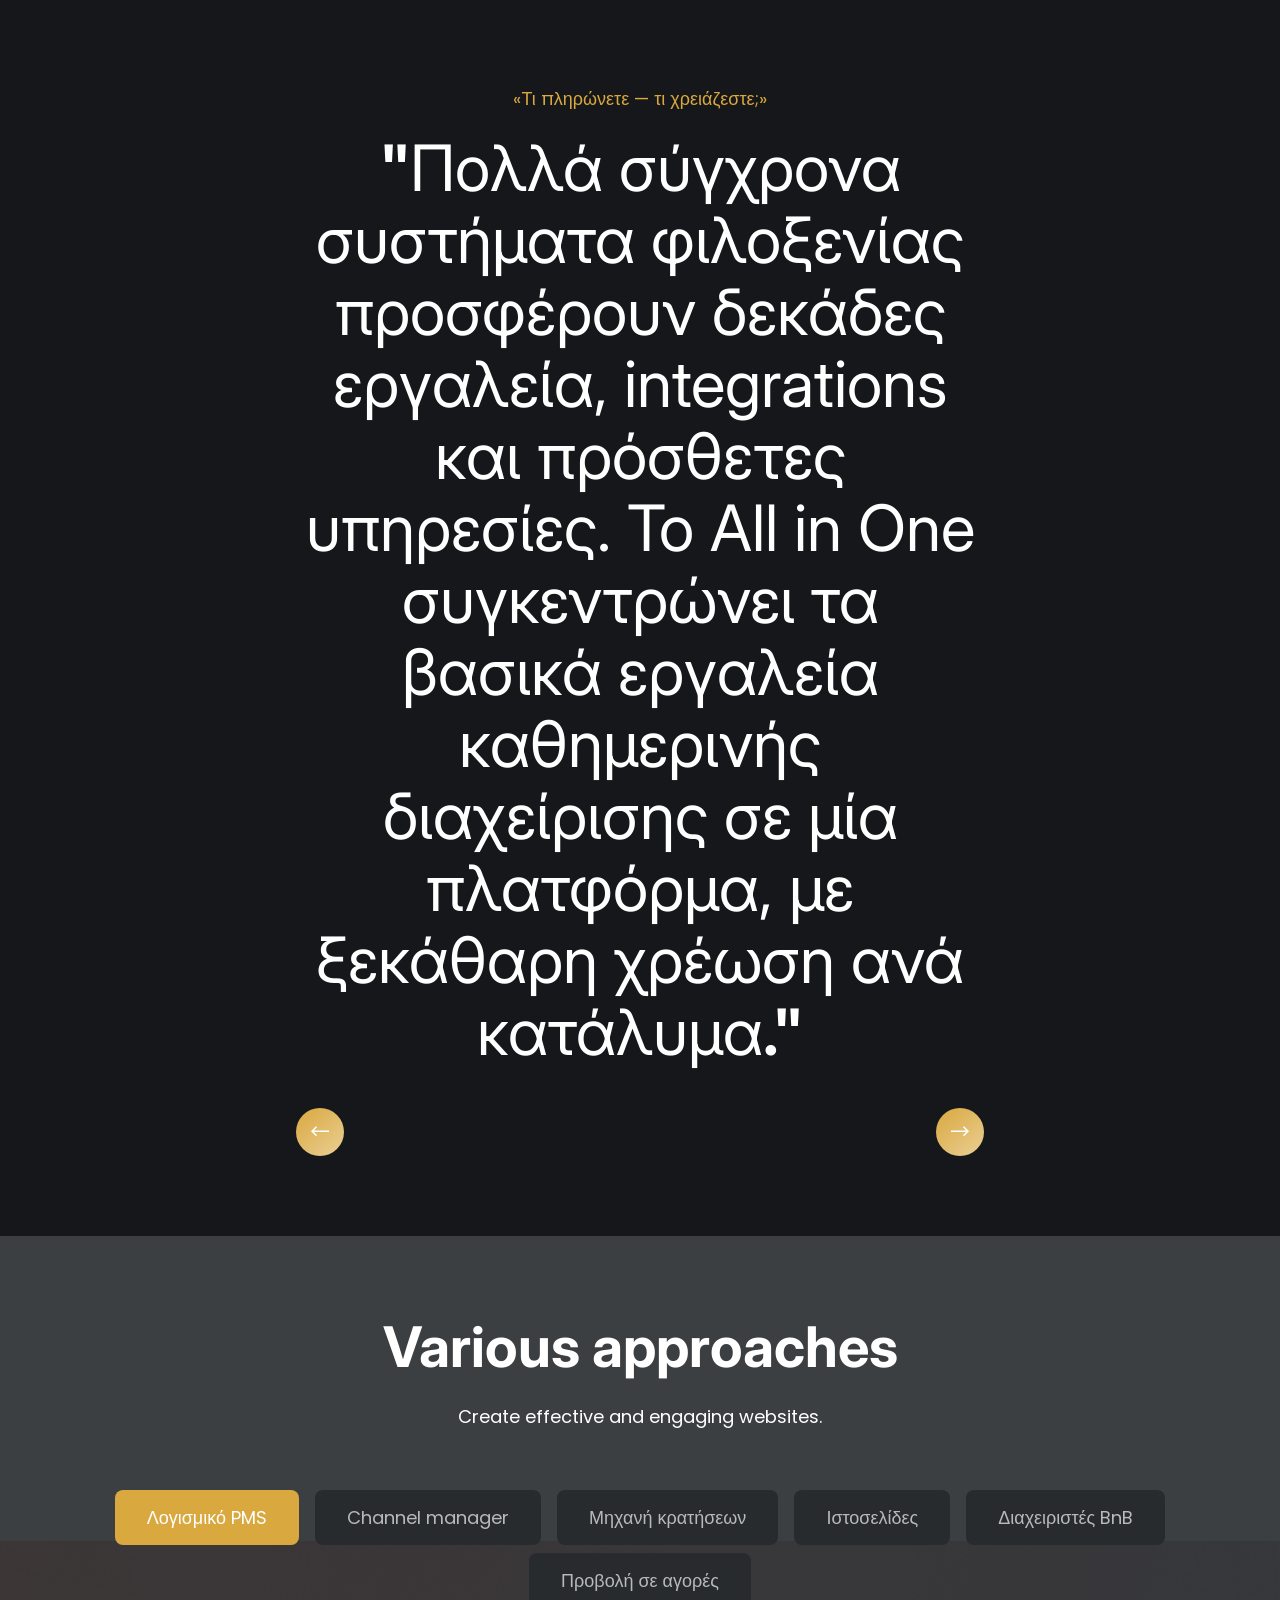
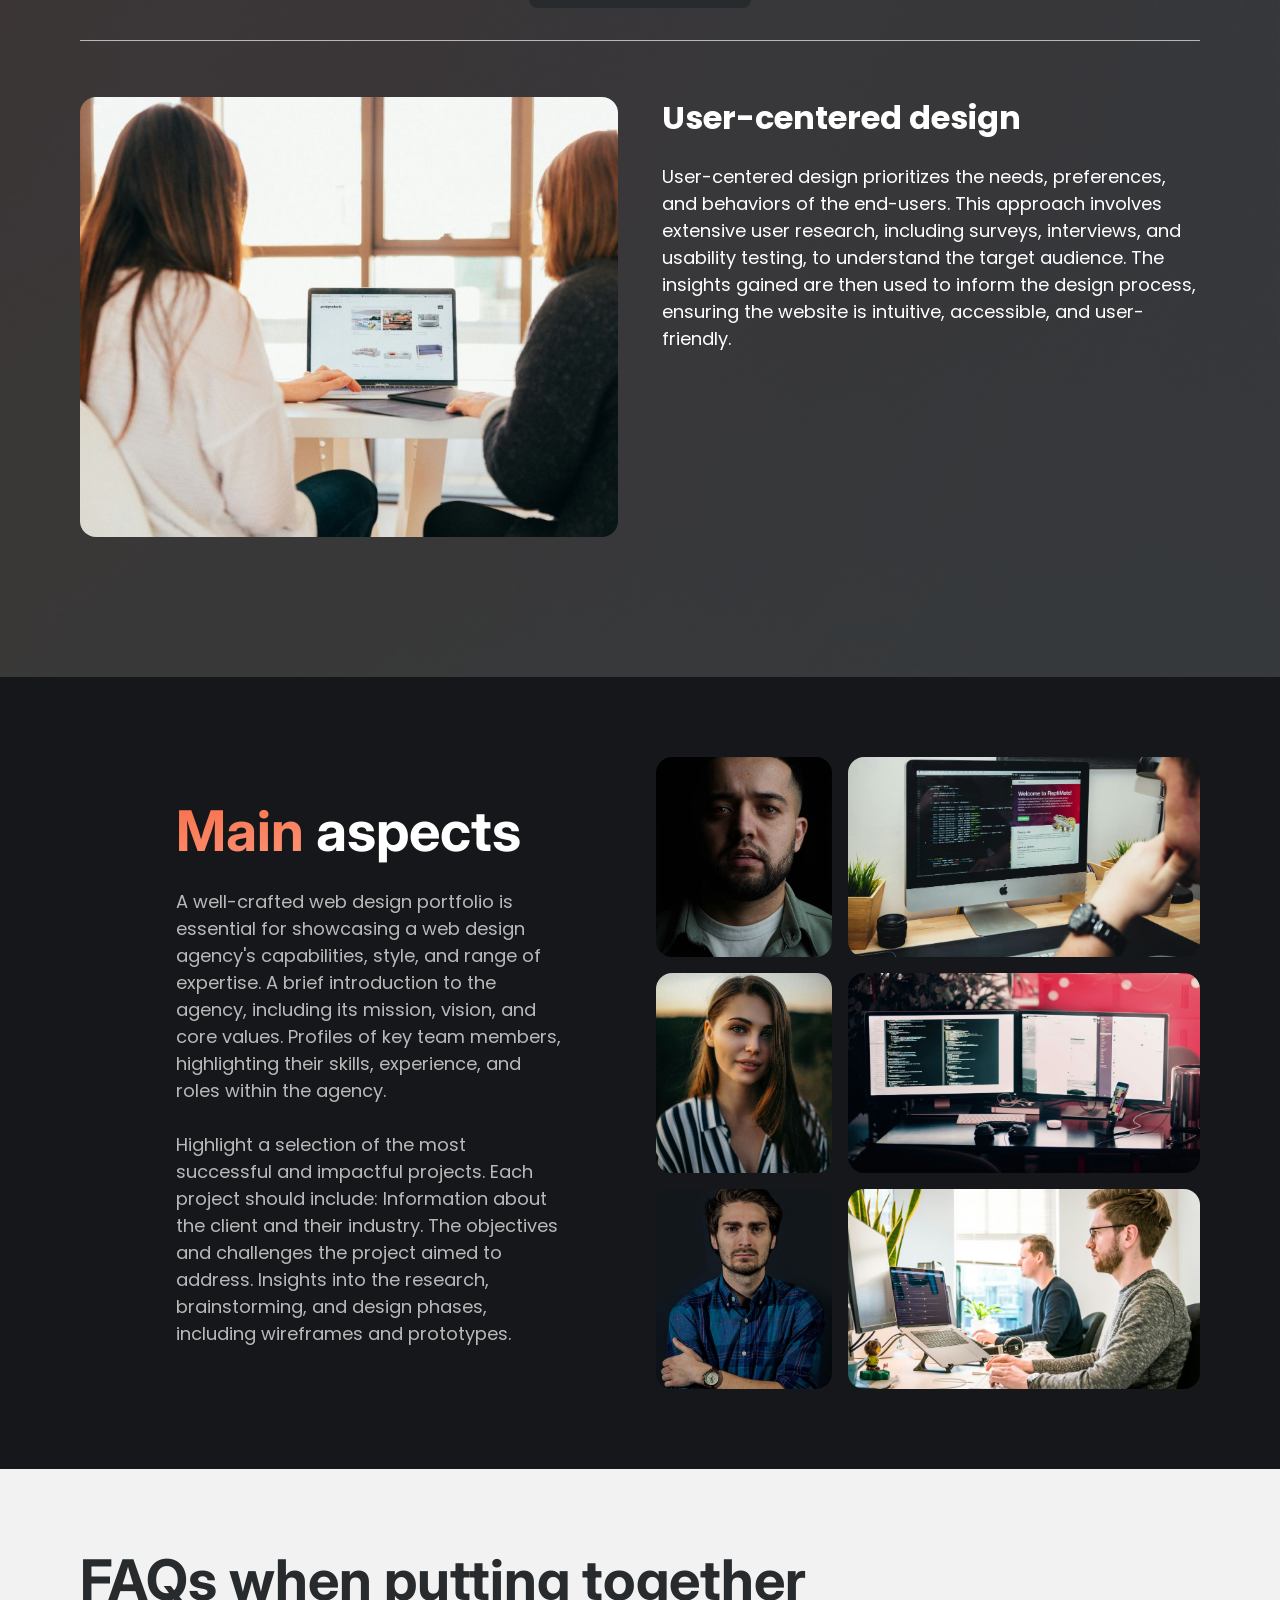
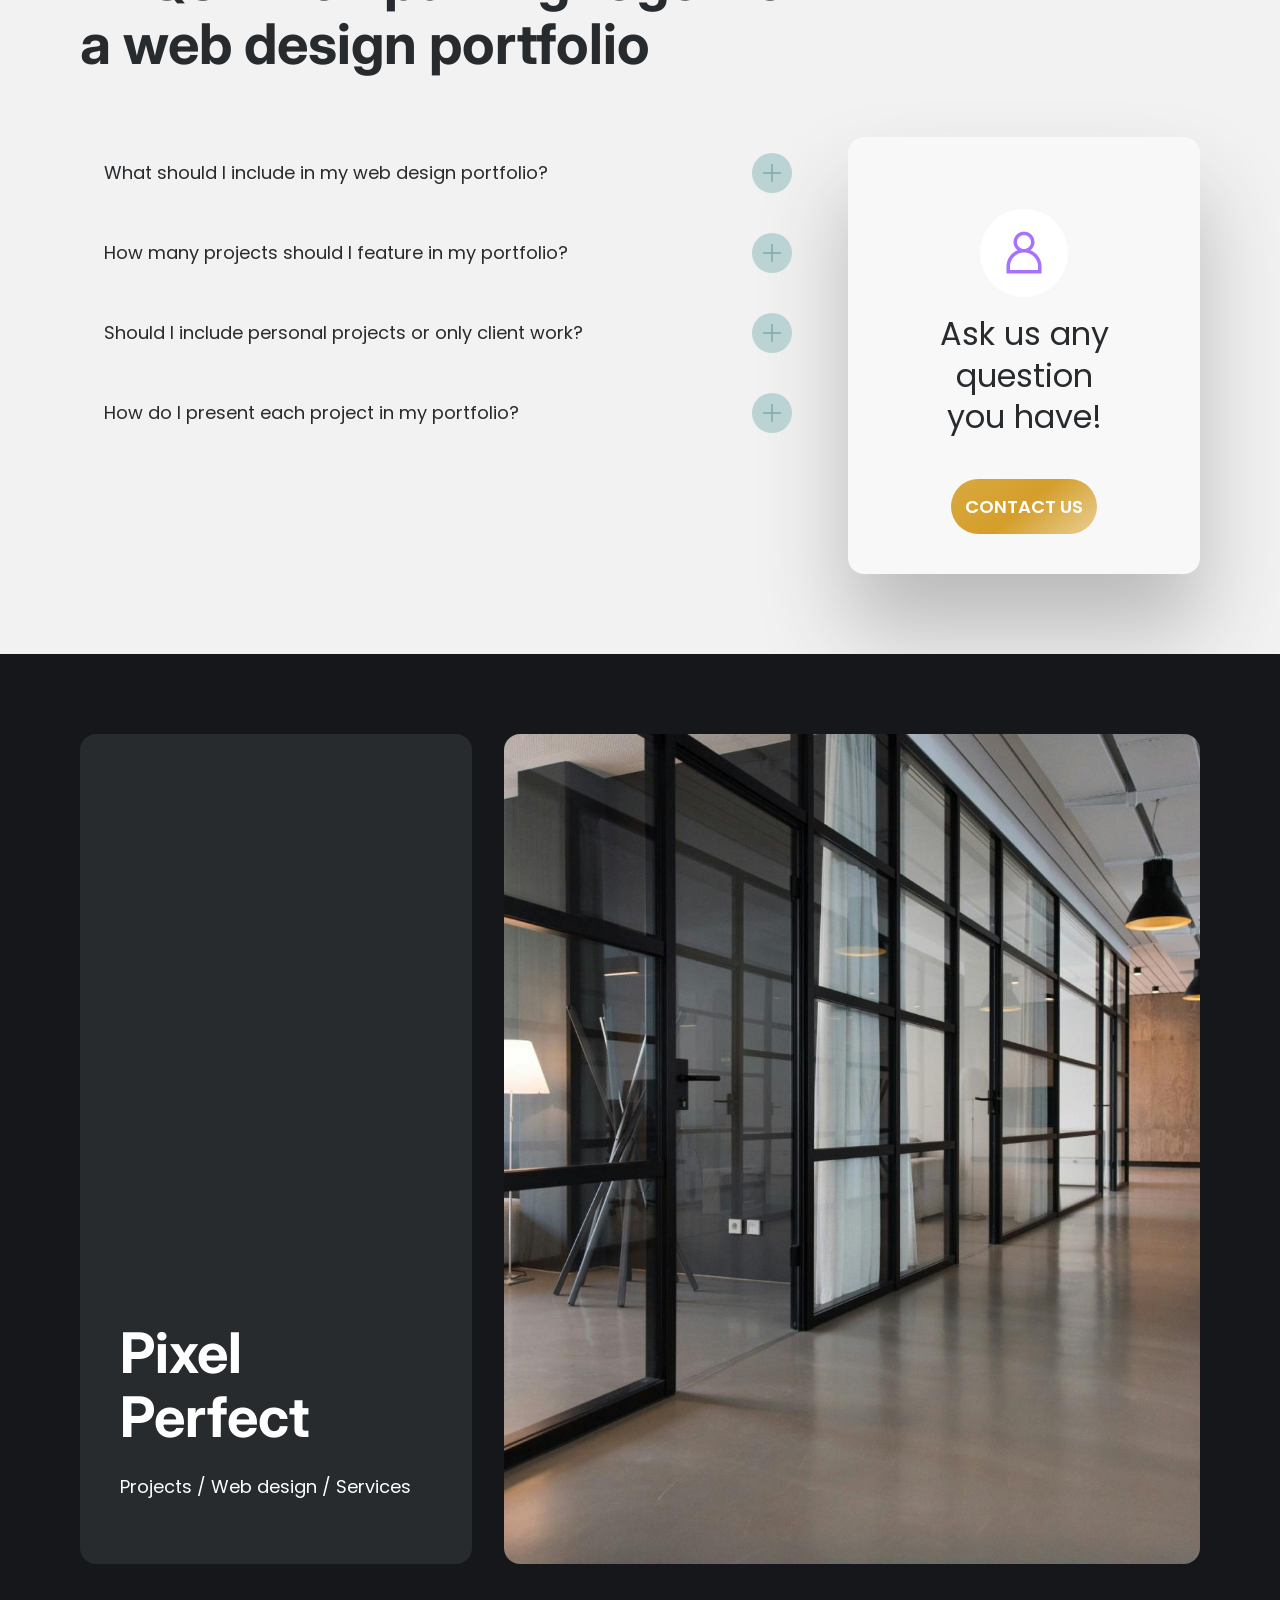
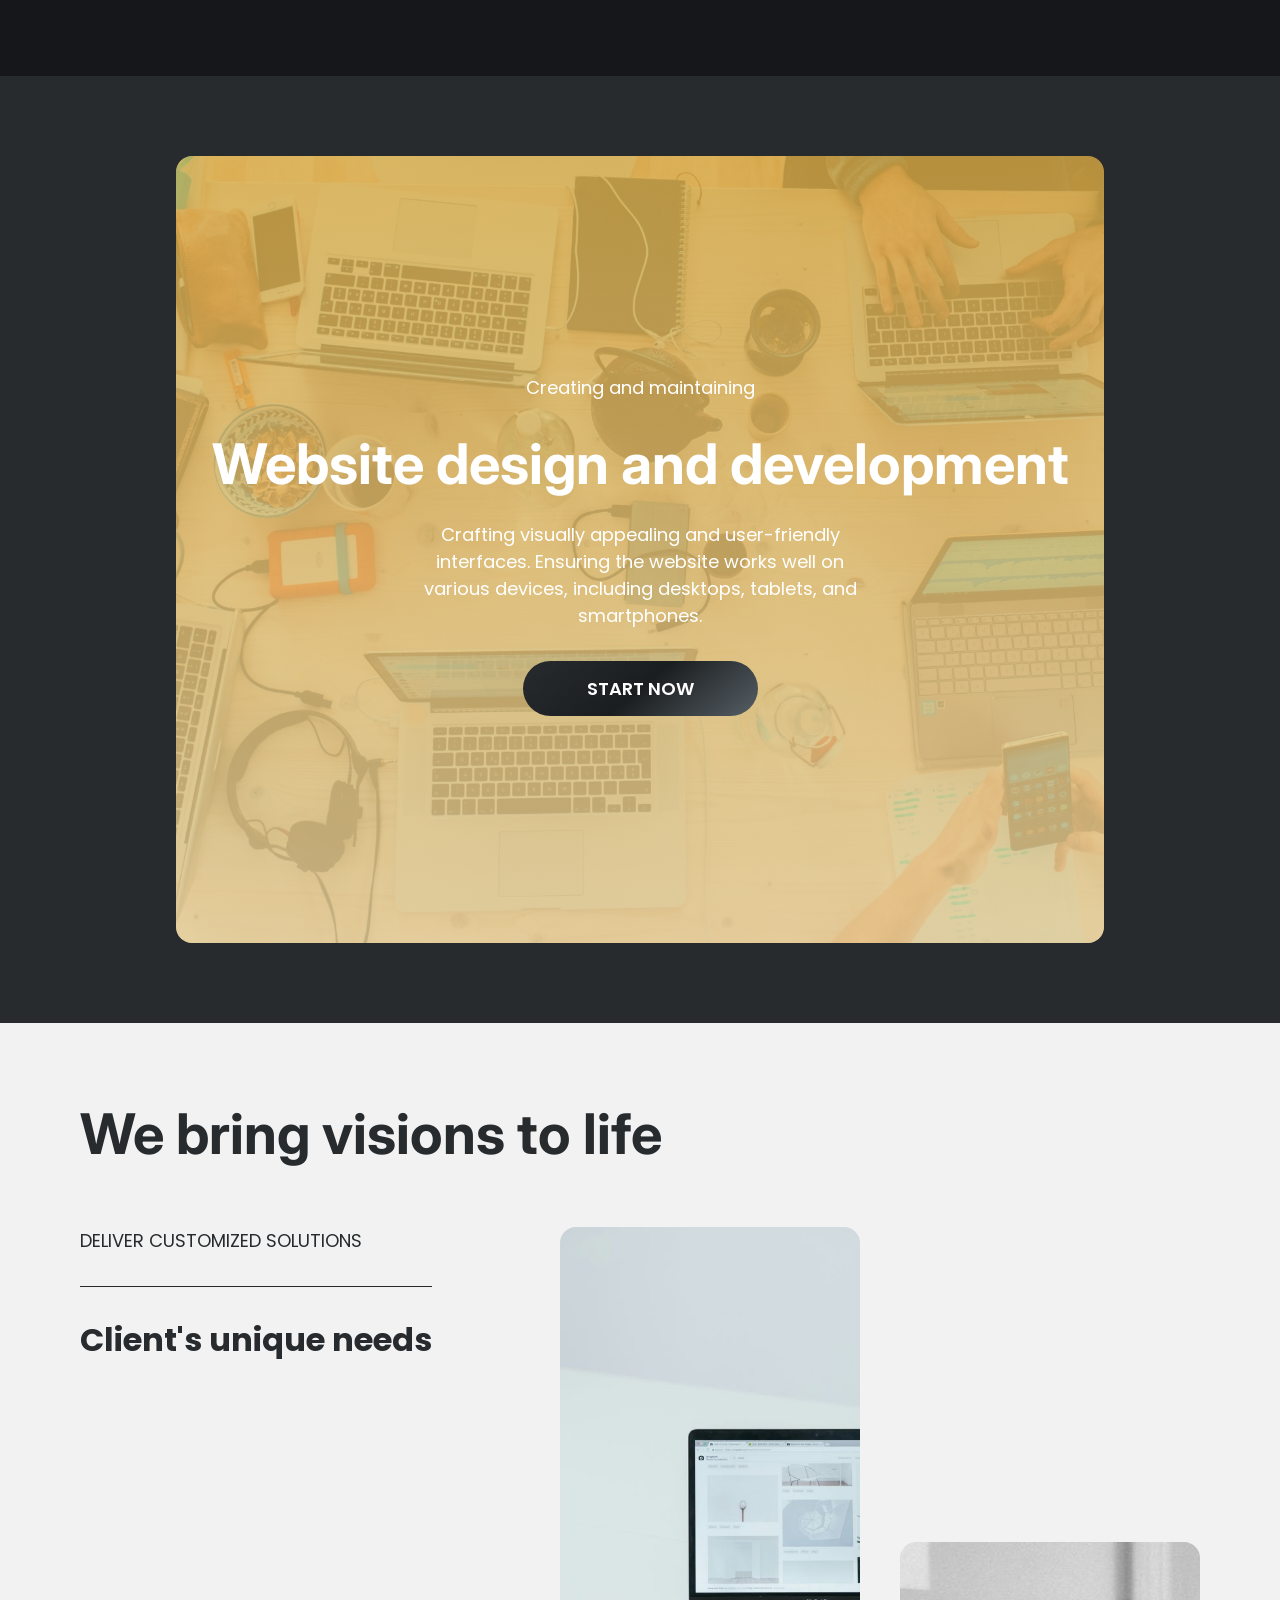
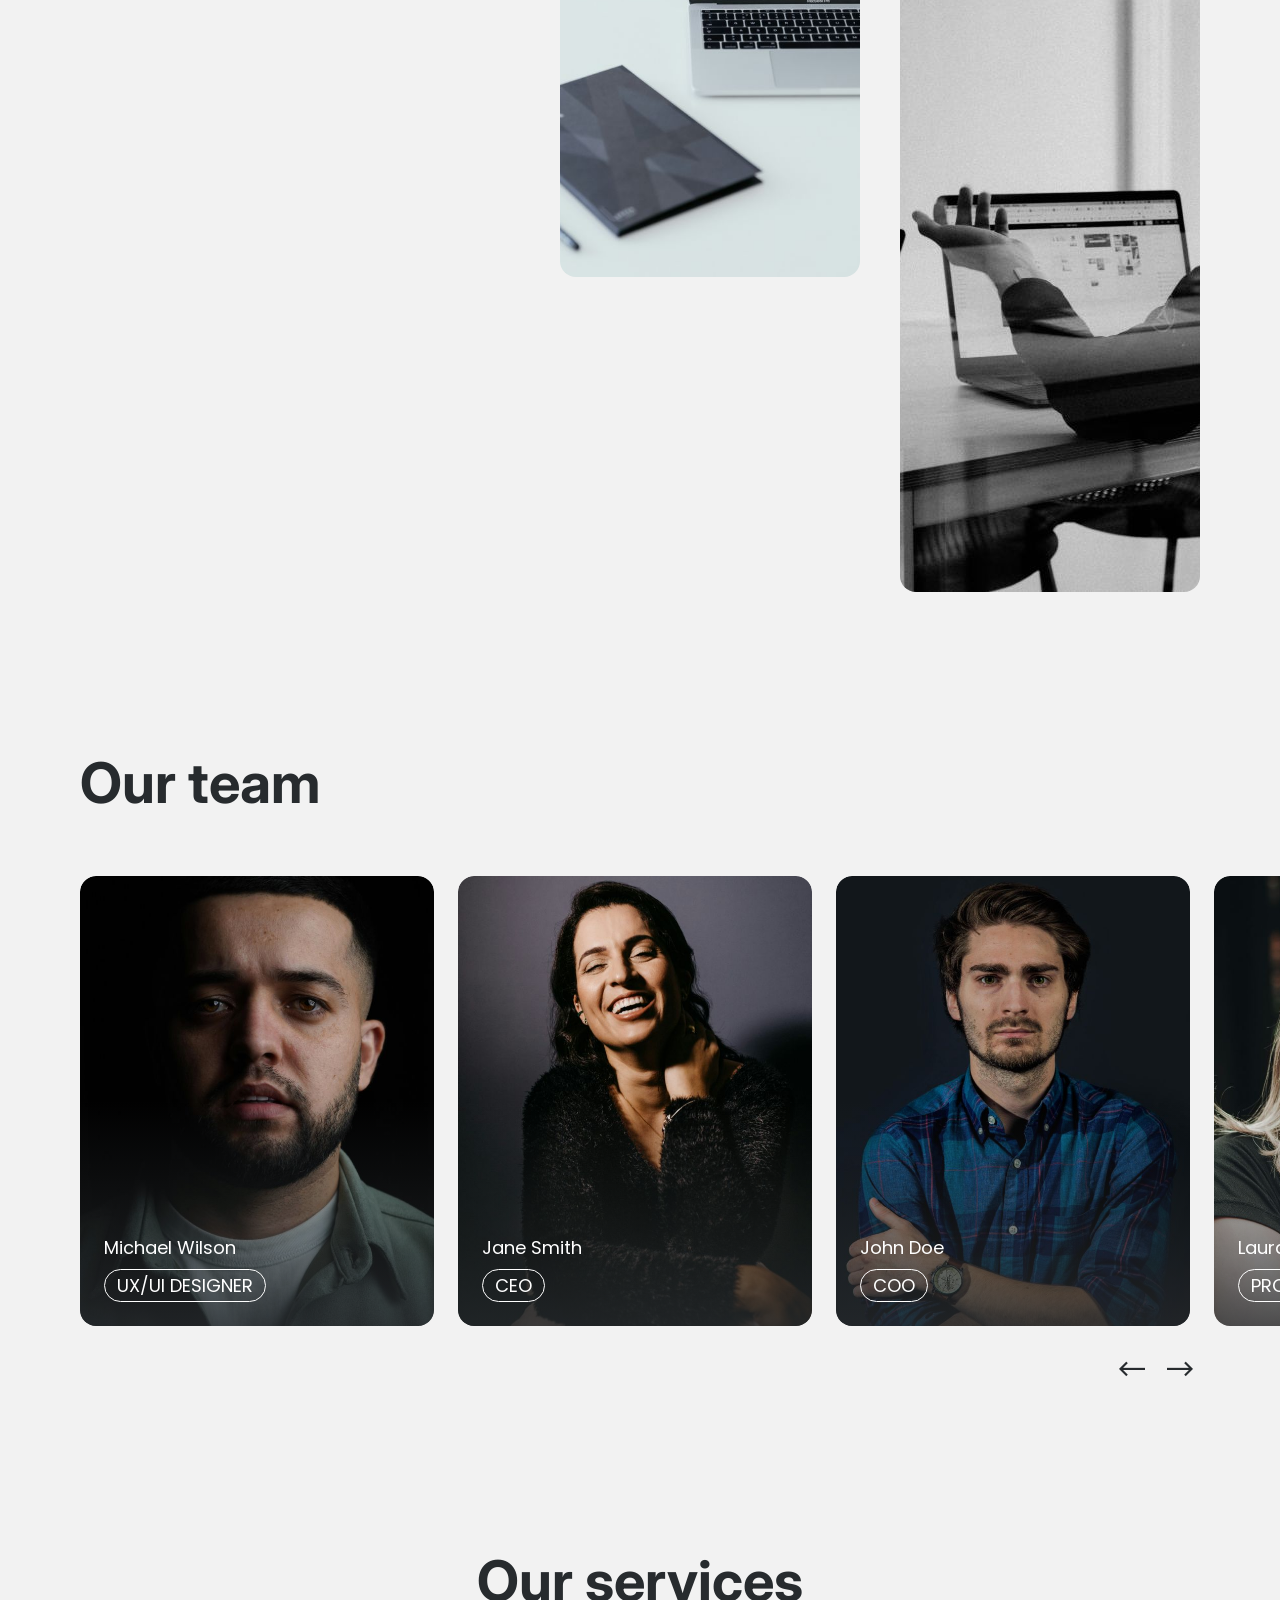
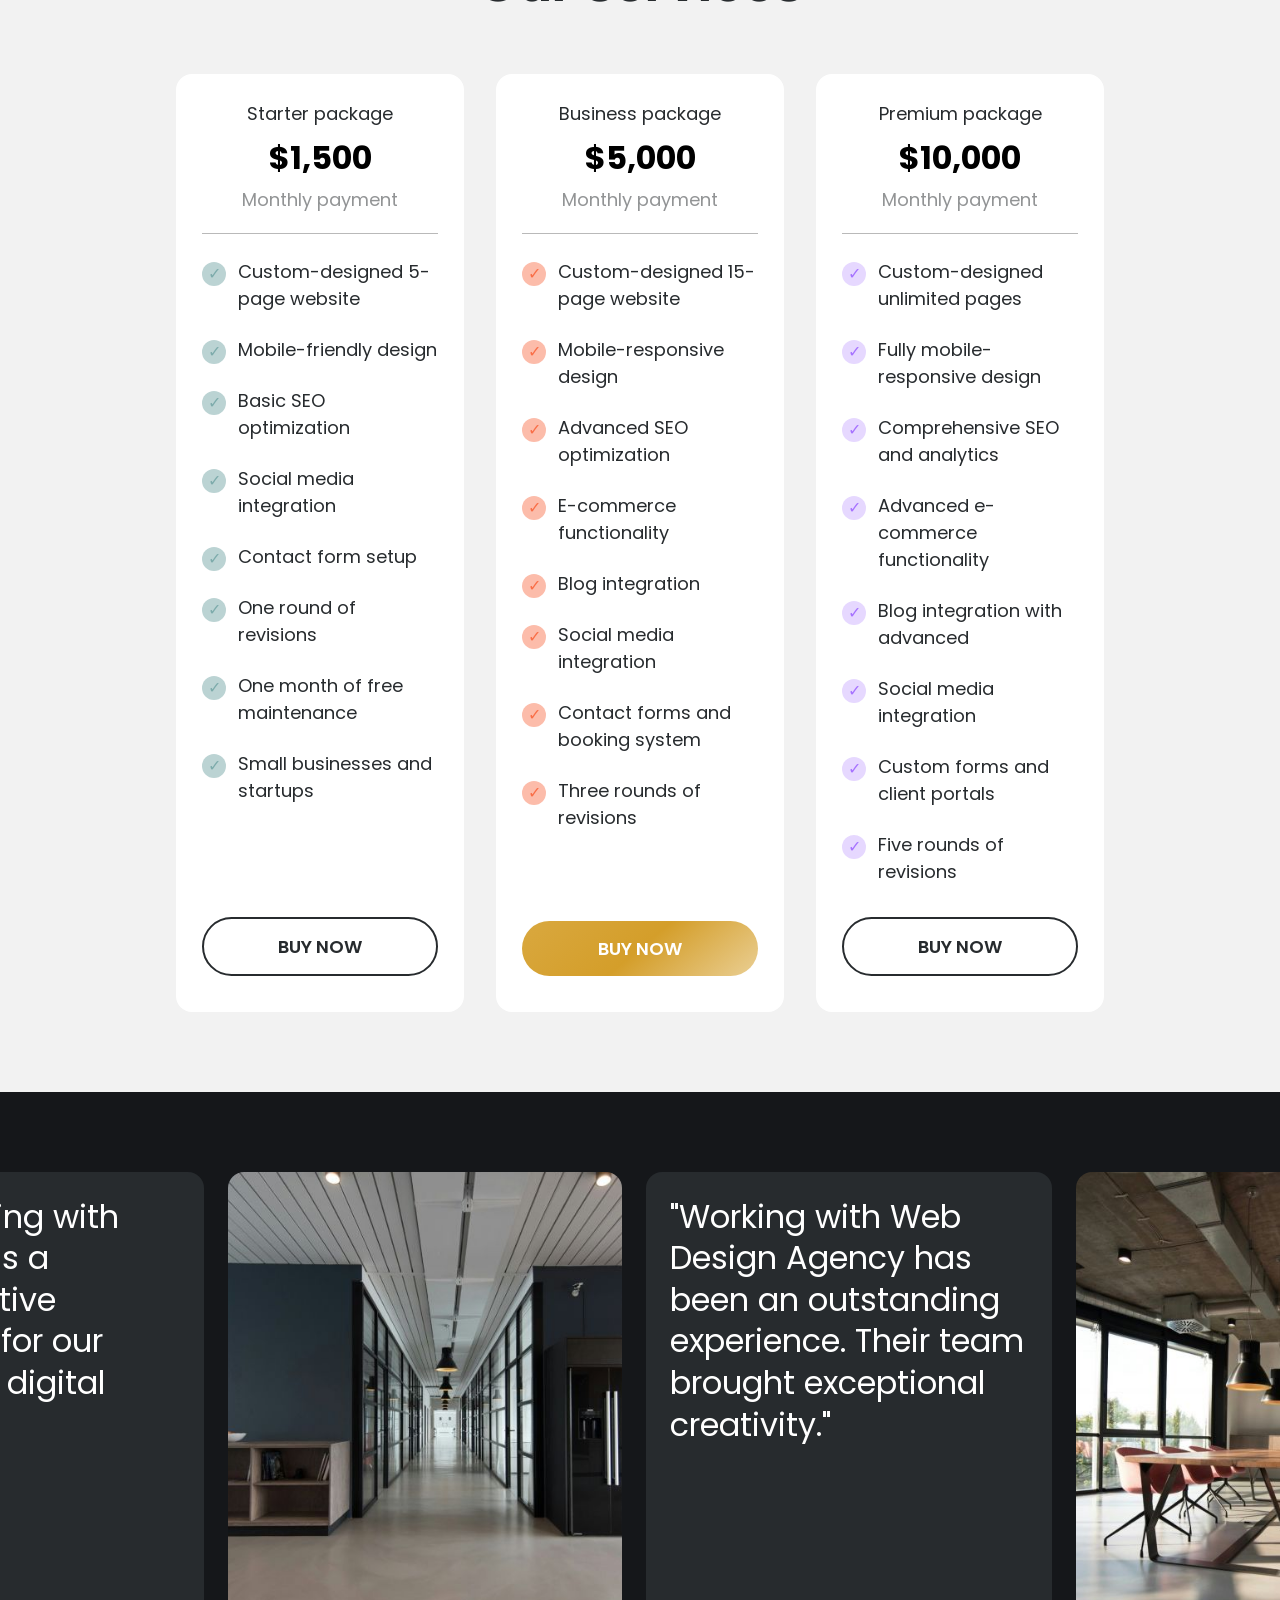
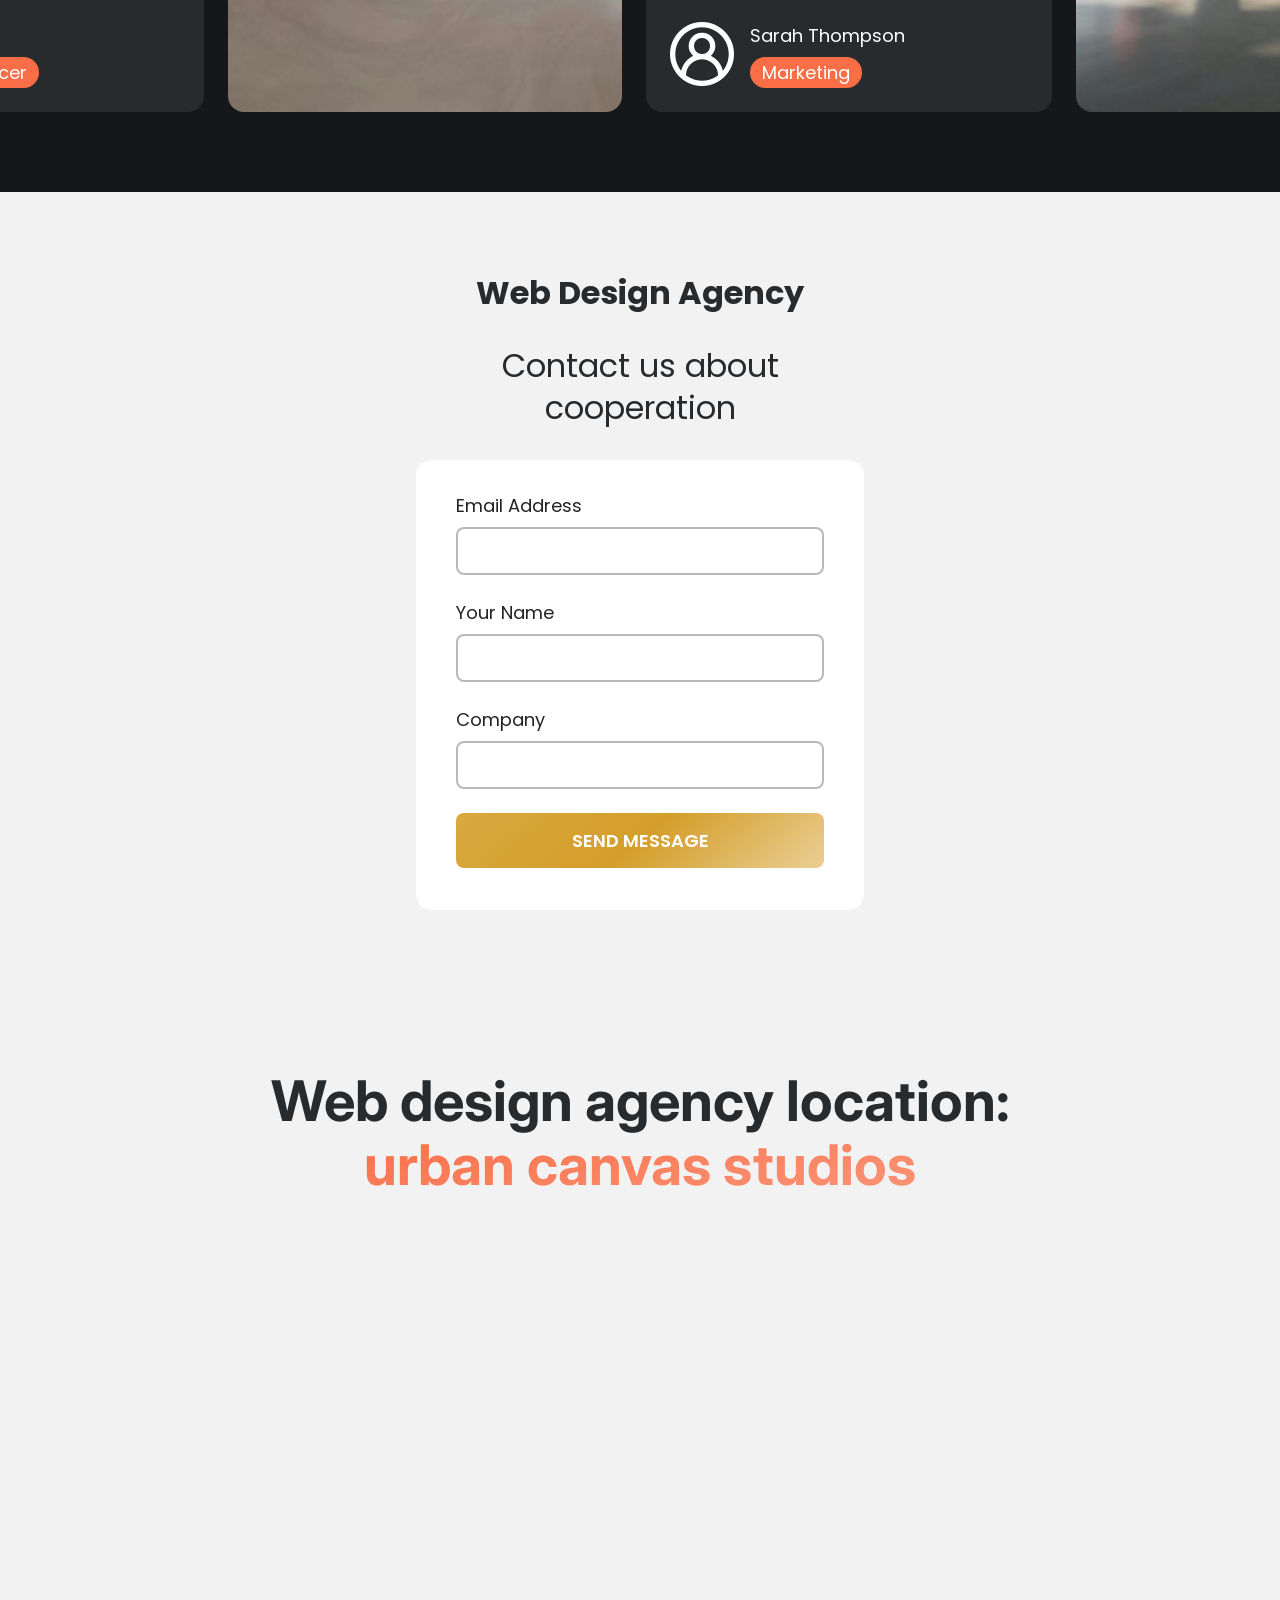
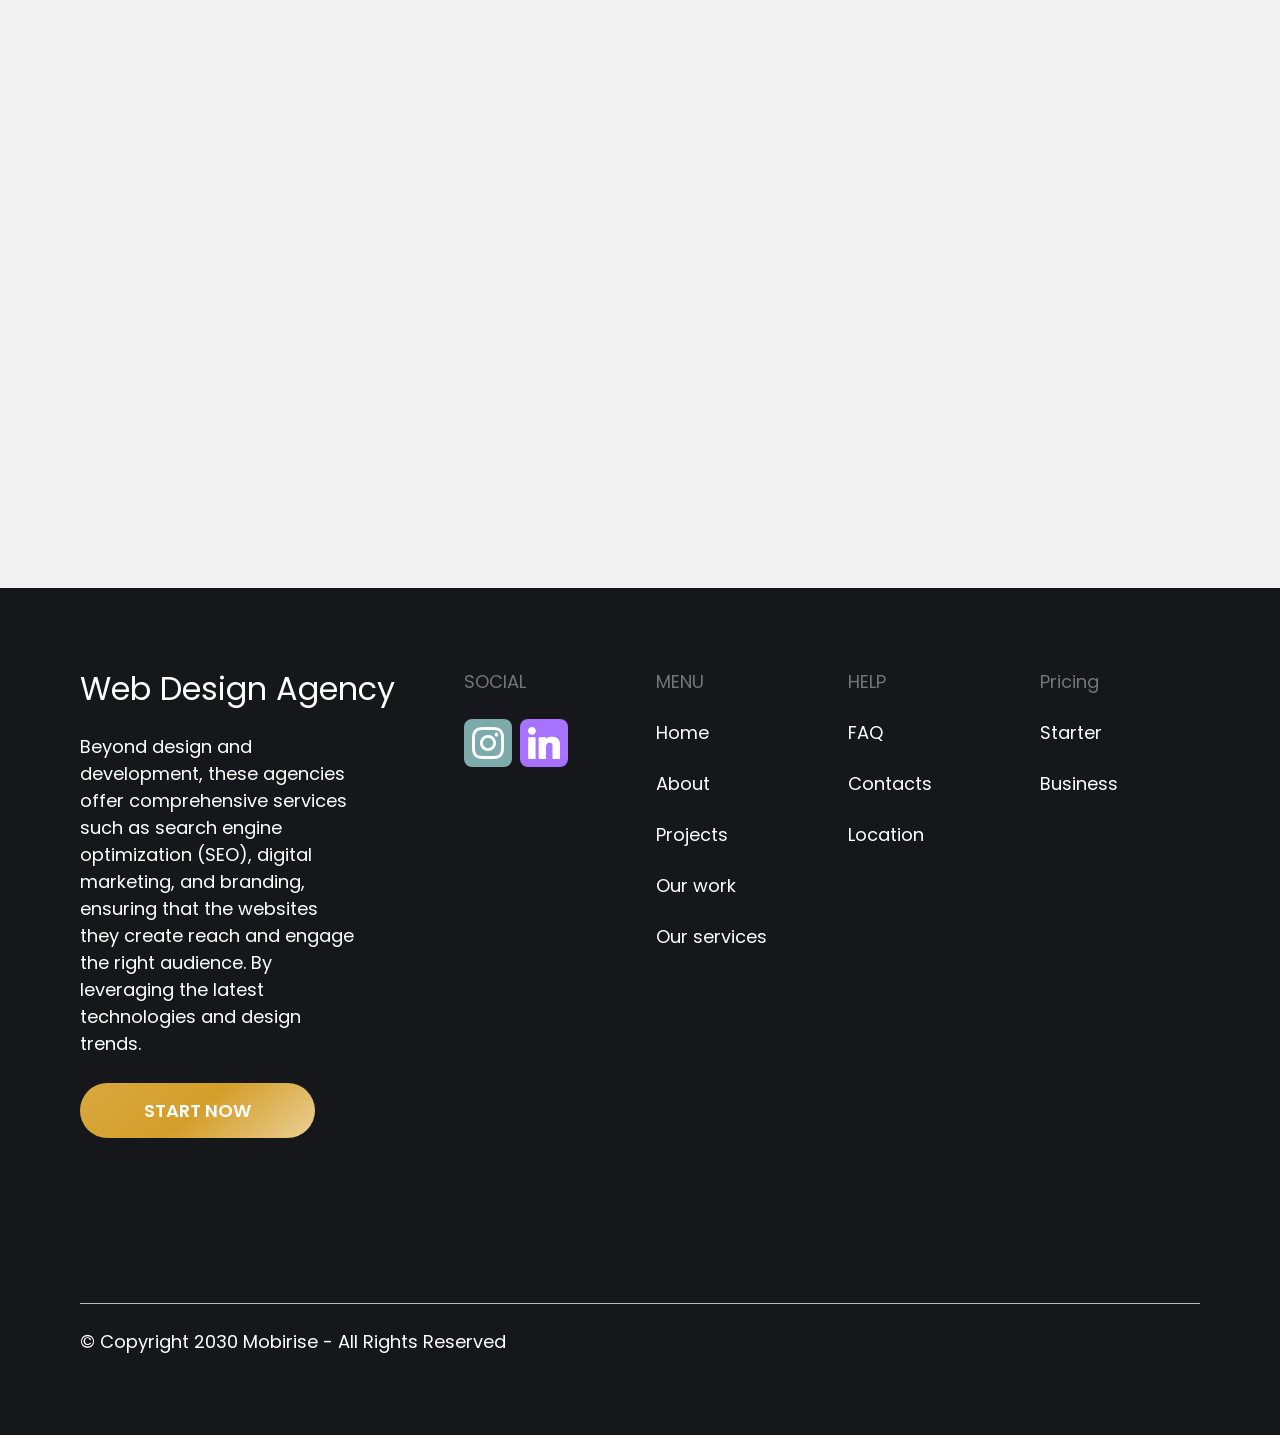
==== commit 5ae8d1b3: "create github pages" ====
--- a/index.html
+++ b/index.html
@@ -21,7 +21,7 @@
   <noscript><link rel="stylesheet" href="https://fonts.googleapis.com/css?family=Inter:100,200,300,400,500,600,700,800,900,100i,200i,300i,400i,500i,600i,700i,800i,900i&display=swap"></noscript>
   <link rel="preload" href="https://fonts.googleapis.com/css?family=Poppins:100,100i,200,200i,300,300i,400,400i,500,500i,600,600i,700,700i,800,800i,900,900i&display=swap" as="style" onload="this.onload=null;this.rel='stylesheet'">
   <noscript><link rel="stylesheet" href="https://fonts.googleapis.com/css?family=Poppins:100,100i,200,200i,300,300i,400,400i,500,500i,600,600i,700,700i,800,800i,900,900i&display=swap"></noscript>
-  <link rel="preload" as="style" href="assets/mobirise/css/mbr-additional.css?v=X1Lpg5"><link rel="stylesheet" href="assets/mobirise/css/mbr-additional.css?v=X1Lpg5" type="text/css">
+  <link rel="preload" as="style" href="assets/mobirise/css/mbr-additional.css?v=5xlT4L"><link rel="stylesheet" href="assets/mobirise/css/mbr-additional.css?v=5xlT4L" type="text/css">
 
   
   
@@ -210,12 +210,8 @@
                                     <div class="item-wrapper">
                                         <div class="item-content">
                                             <p class="item-name mbr-fonts-style display-4">
-                                                Emily Carter / Founder
-                                            </p>
-                                            <p class="item-text mbr-fonts-style display-2">
-                                                <strong>"Our experience with this web designer was outstanding. They transformed
-                                                    our outdated website into a modern, responsive."</strong>
-                                            </p>
+                                                «Γιατί να πληρώνετε για περισσότερα απ’ όσα χρειάζεστε;»</p>
+                                            <p class="item-text mbr-fonts-style display-2">PMS + Channel Manager + Booking Engine + myDATA.<br>Μία πλατφόρμα. Μία συνδρομή. Χωρίς περιττή πολυπλοκότητα.</p>
                                         </div>
                                     </div>
                                 </div>
@@ -1176,7 +1172,7 @@
                     </h3>
                 </div>
                 <div class="mbr-form form-wrapper" data-form-type="formoid">
-                    <form action="https://mobirise.eu/" method="POST" class="mbr-form form-with-styler" data-form-title="Form Name"><input type="hidden" name="email" data-form-email="true" value="fEUwk0CbaWEgDLZGNE05FNZ1seQgQdGIhzSMO243Fq6g3Rn1dI21LSKYfid5L3xrx7XyPhX6o0zh0+xwkolIkxT7QYswA1PIgj+IbNBEg87fVjUksGGDbyERImRoMB1D.y1xHMmUGM7jiBOTnZH/WorBFEm/sO7tcCxhu5ecuBFDuOKA9gcZylvHBQ601LfF2Wc9d2/ogtFxfxXJ3YLPJPUcl1U9O3h9AxOa3rkpuEeh95S7qyodIViUAKNPpLhDt">
+                    <form action="https://mobirise.eu/" method="POST" class="mbr-form form-with-styler" data-form-title="Form Name"><input type="hidden" name="email" data-form-email="true" value="Hz/kNdAhI0EPr2rKnmQCjnzzTYKSiCBrEHm07yJjFcvkMCiknAtDe4EDzsRJRSWTcnxbcjPBBQdor0UB87bVjuA1eyjBHPOk3G6y8oRsIy5Z+vhXc2o7n16M2m1wvoKJ.J7JR13iEPcNvapBNp+DtCu5CrFCvet/U+yuQ9bGn0At+Ge1uV+aHd09KUlTgDrLGTe0QeXTFlavN96vgi4U9isUIXz/YHzxy9mF0mKiFOnz0Y7Zq3L3dRIlCuCJEl7Od">
                         <div class="row">
                             <div hidden="hidden" data-form-alert="" class="alert alert-success col-12">Thanks for filling
                                 out the form!</div>
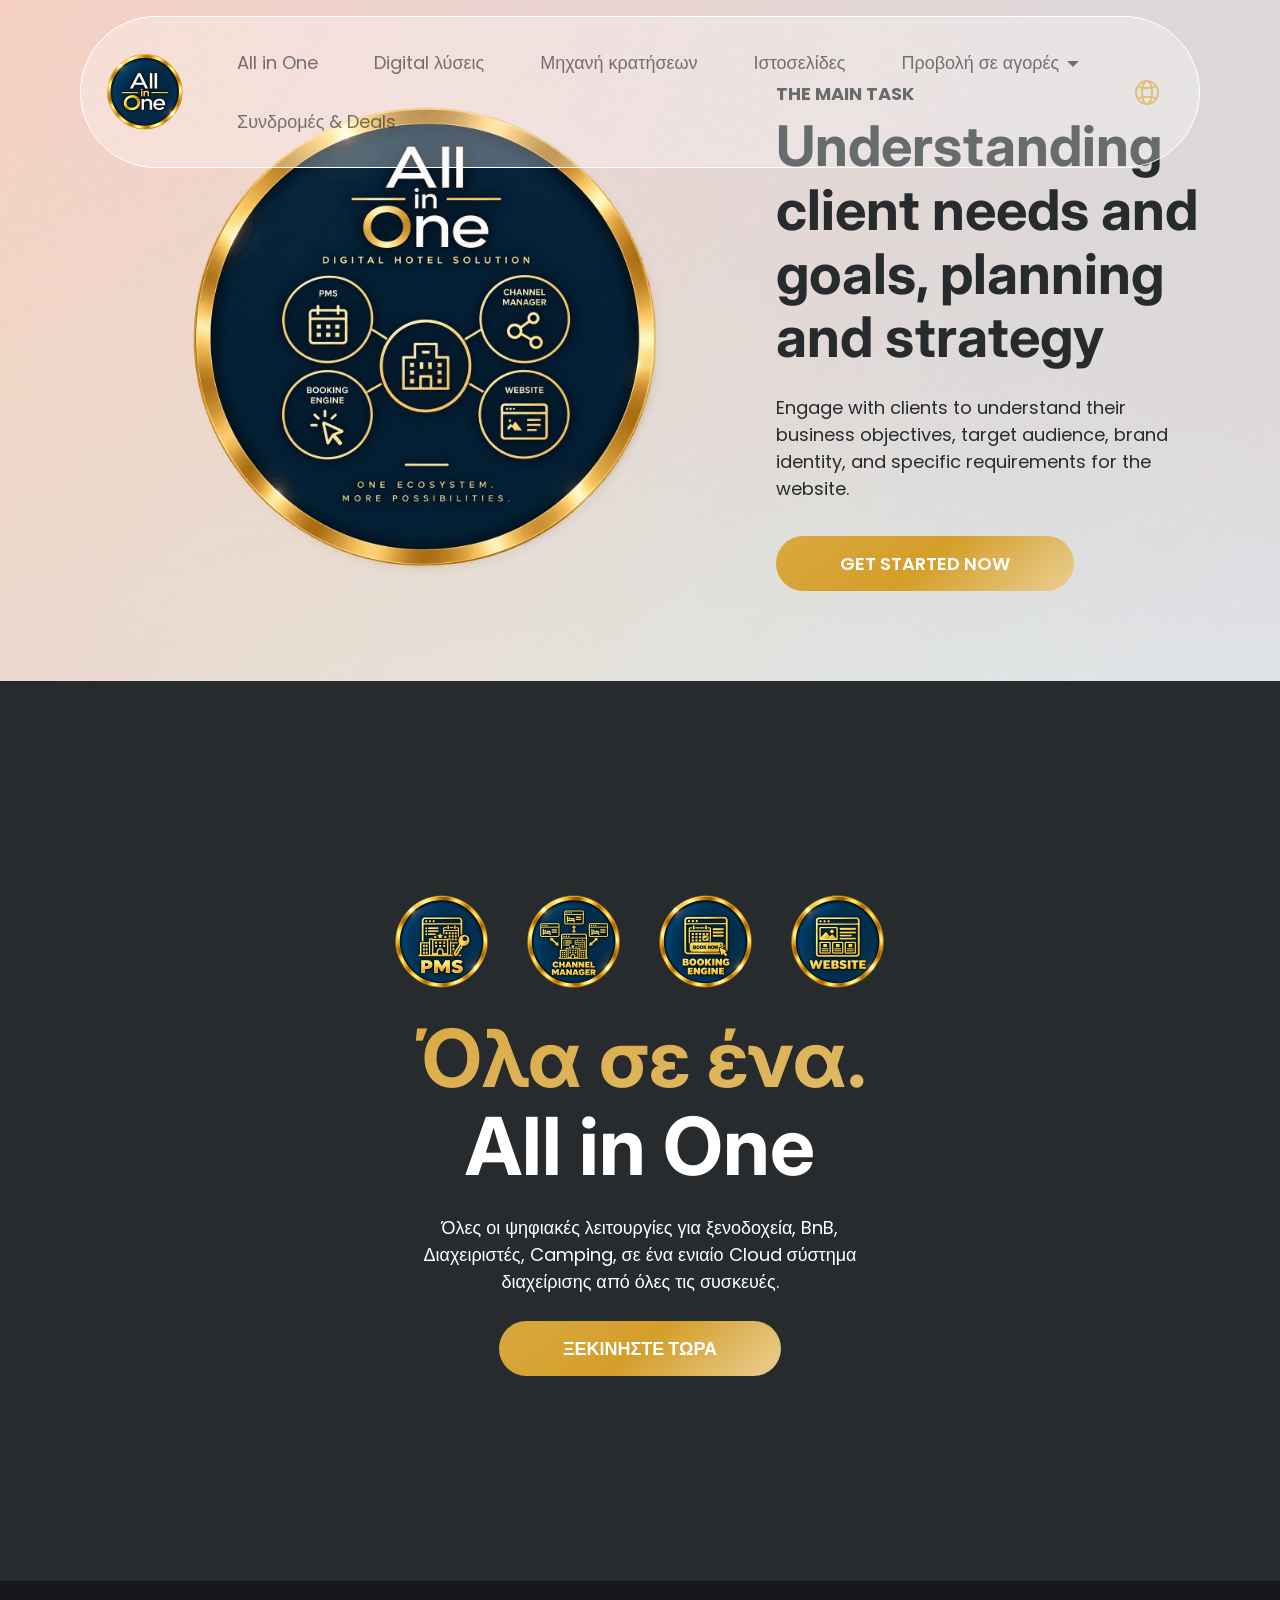
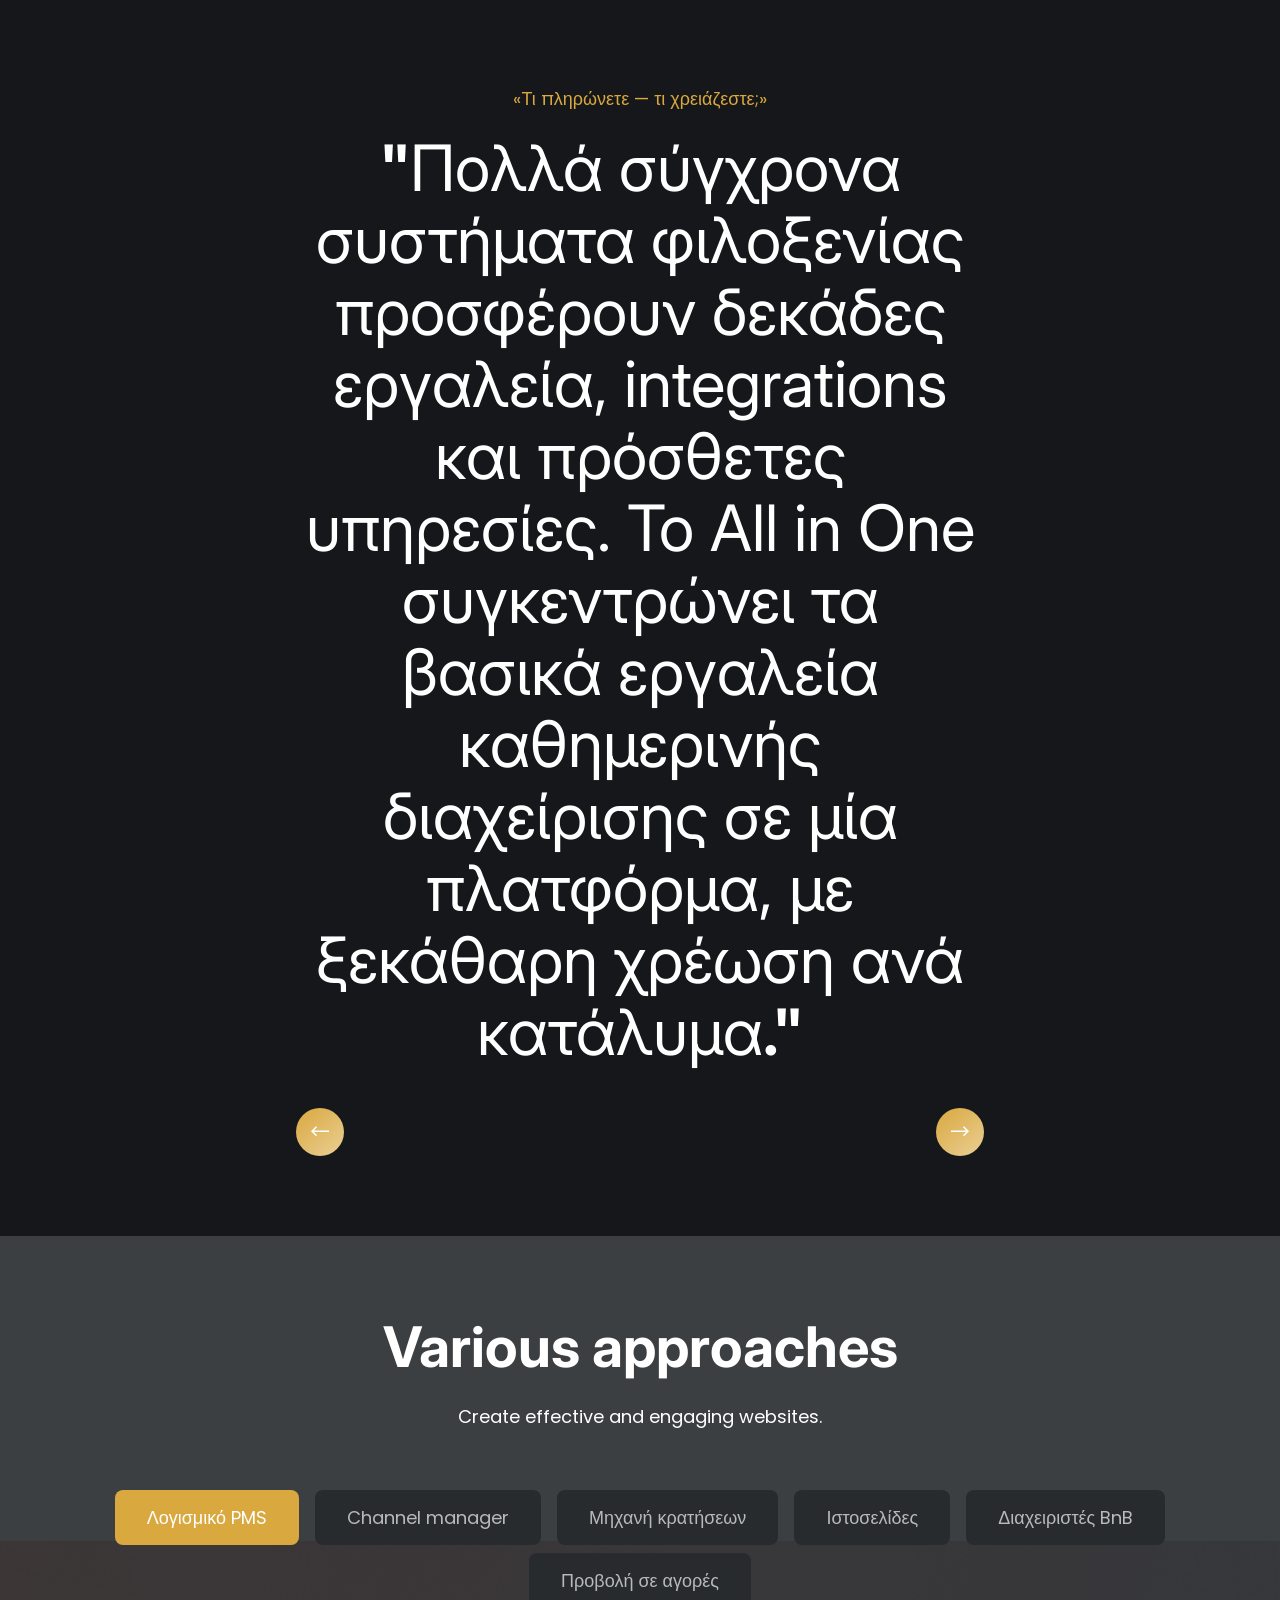
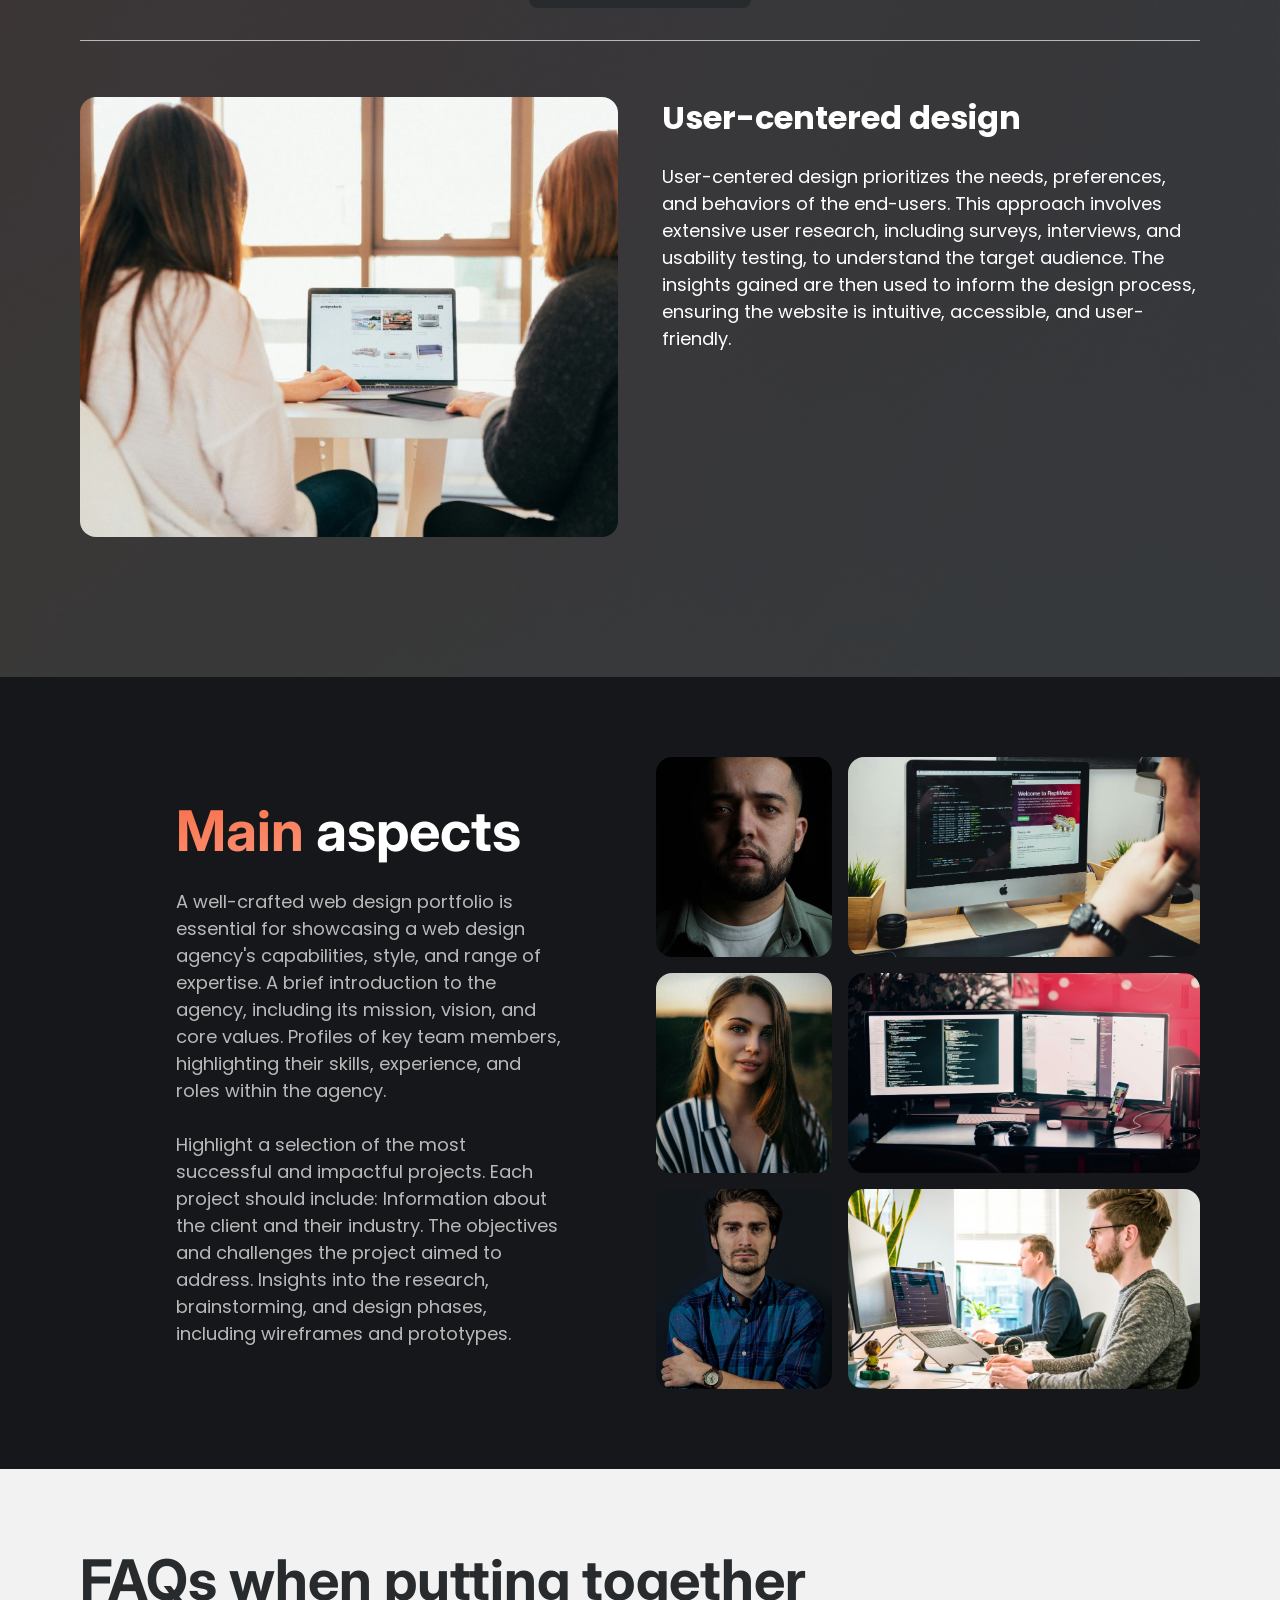
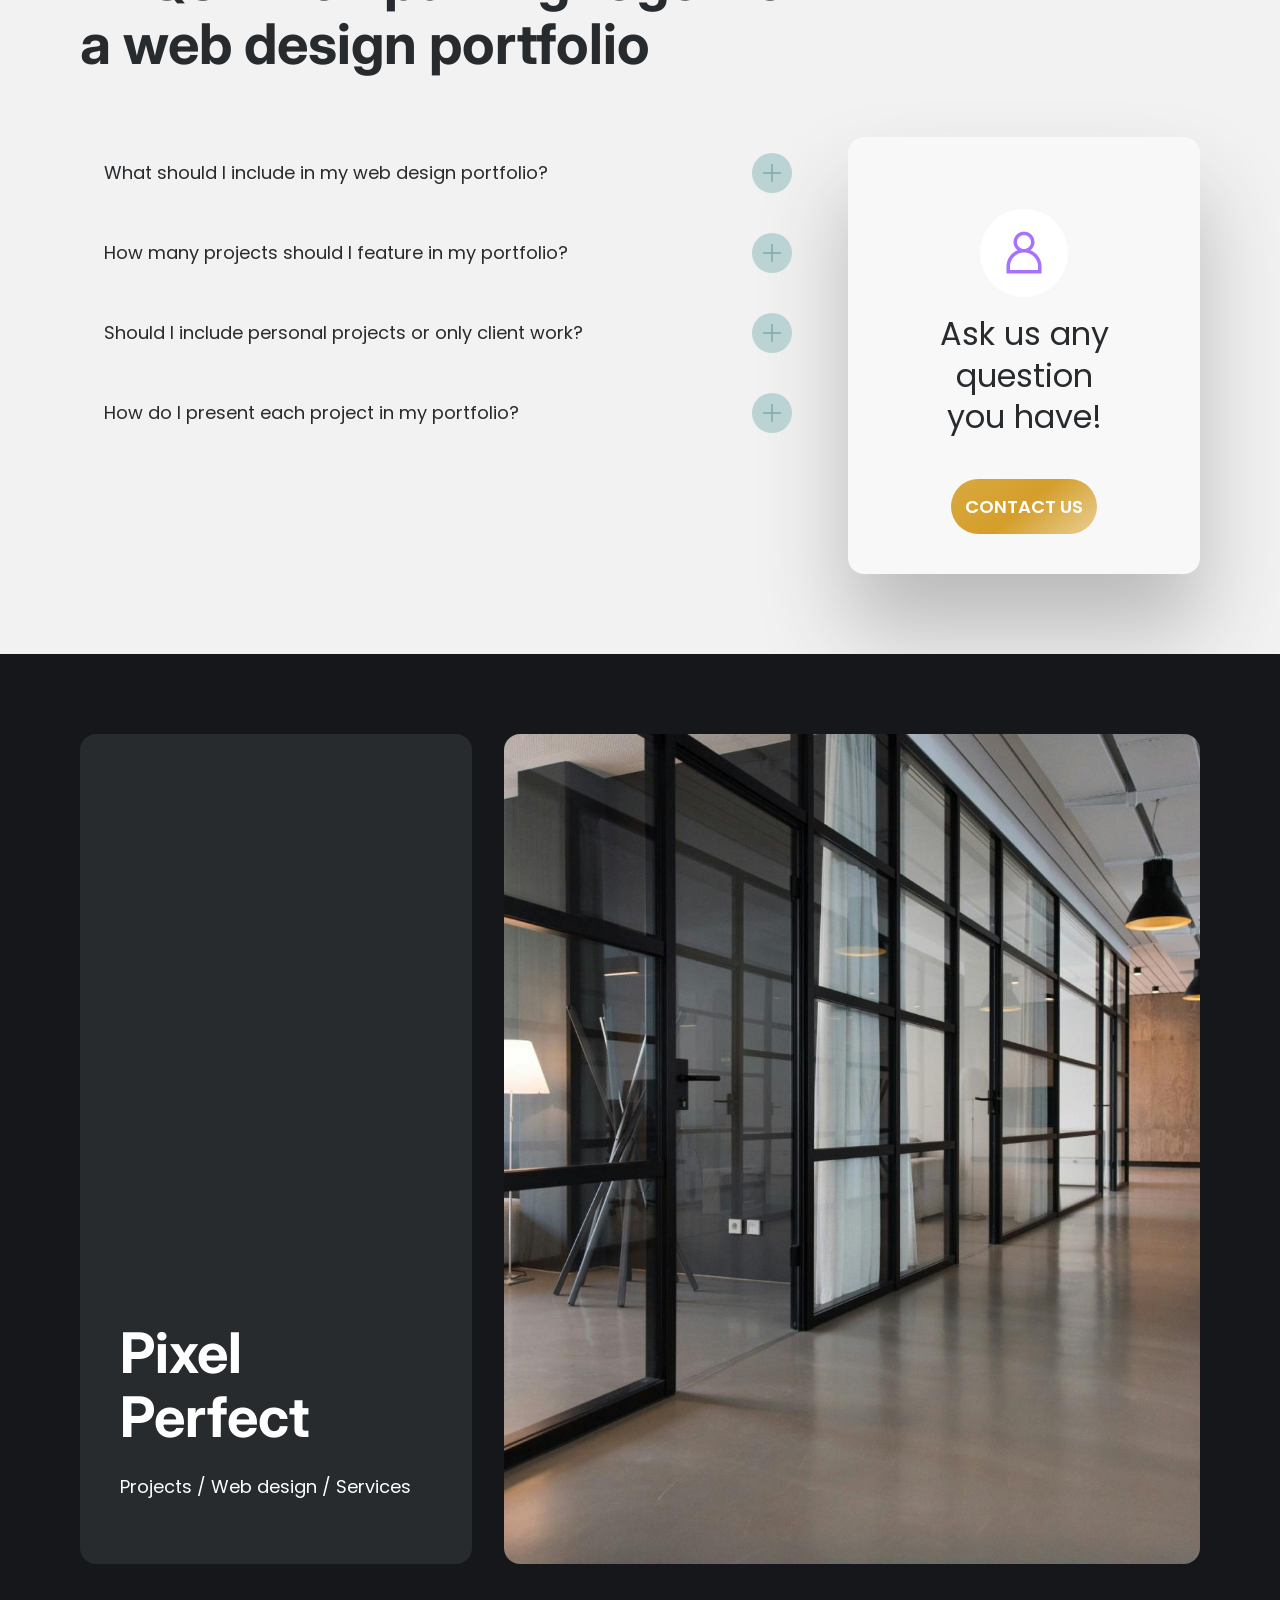
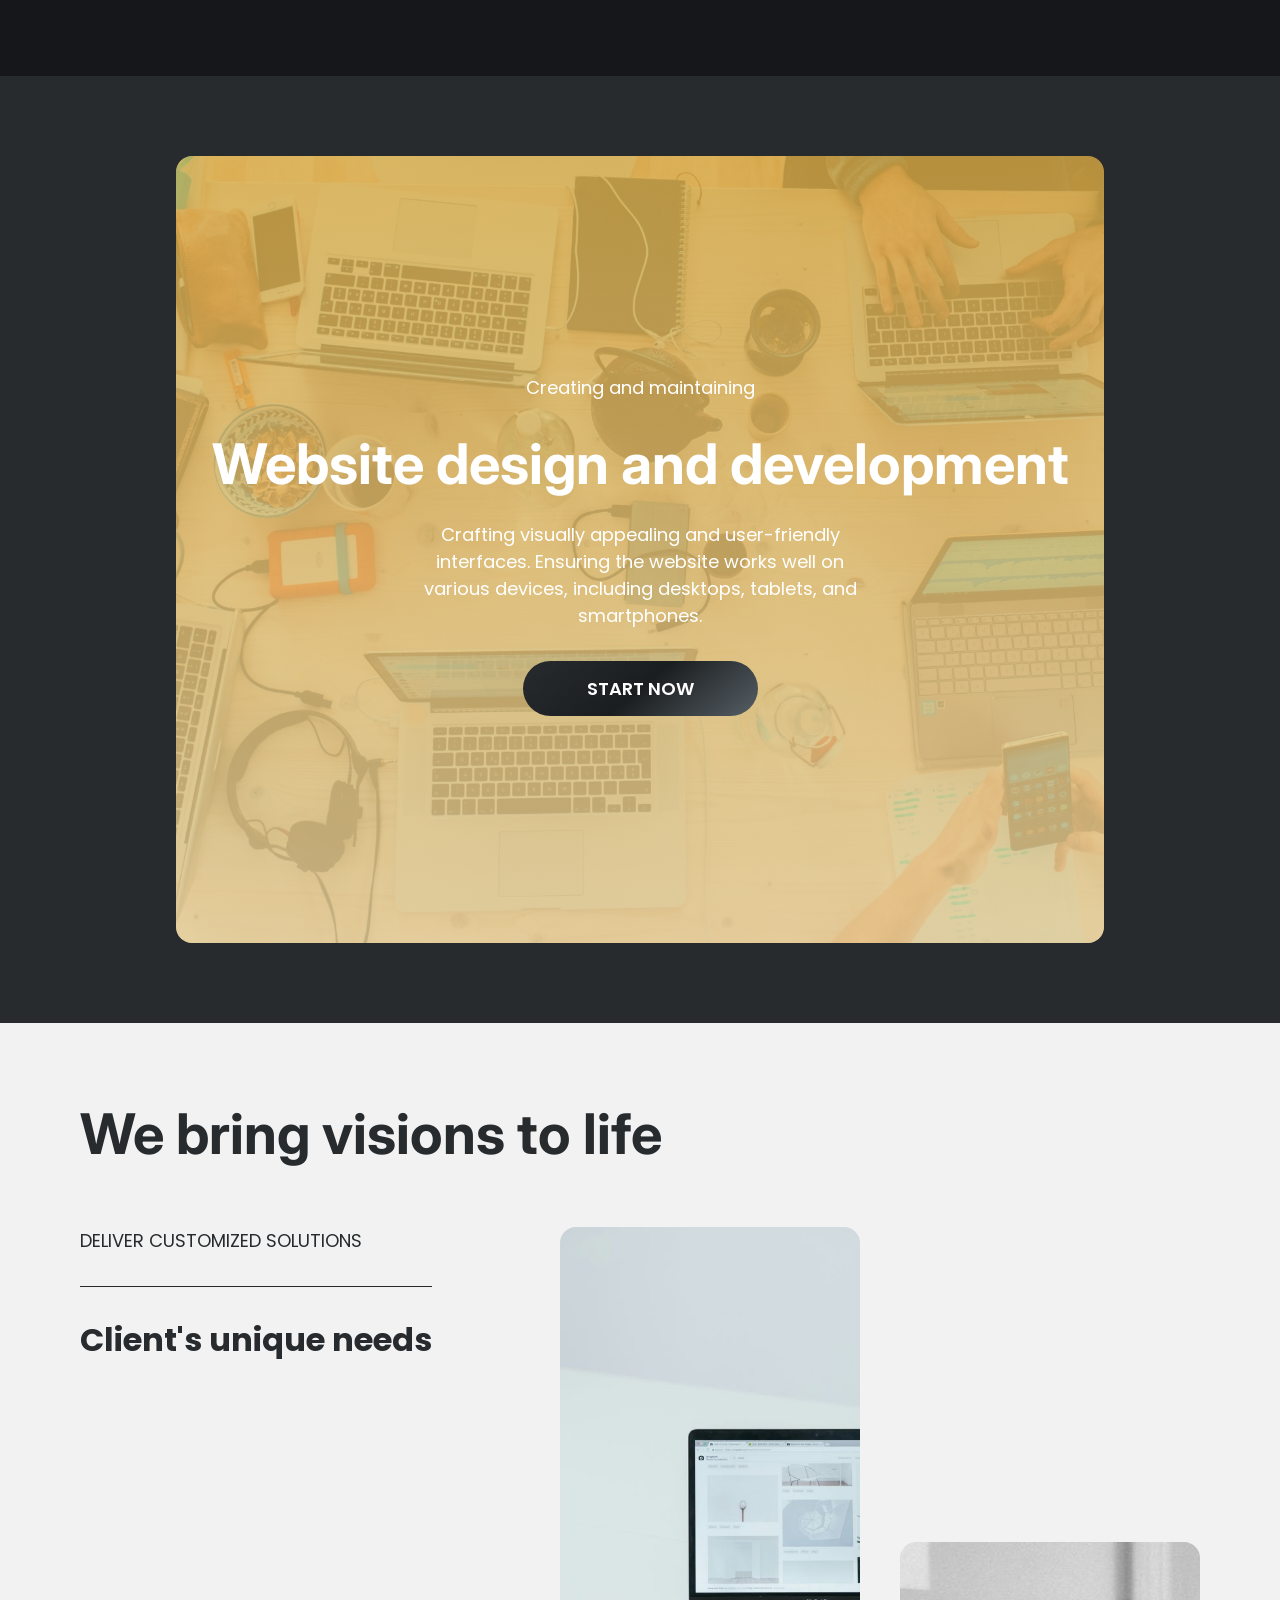
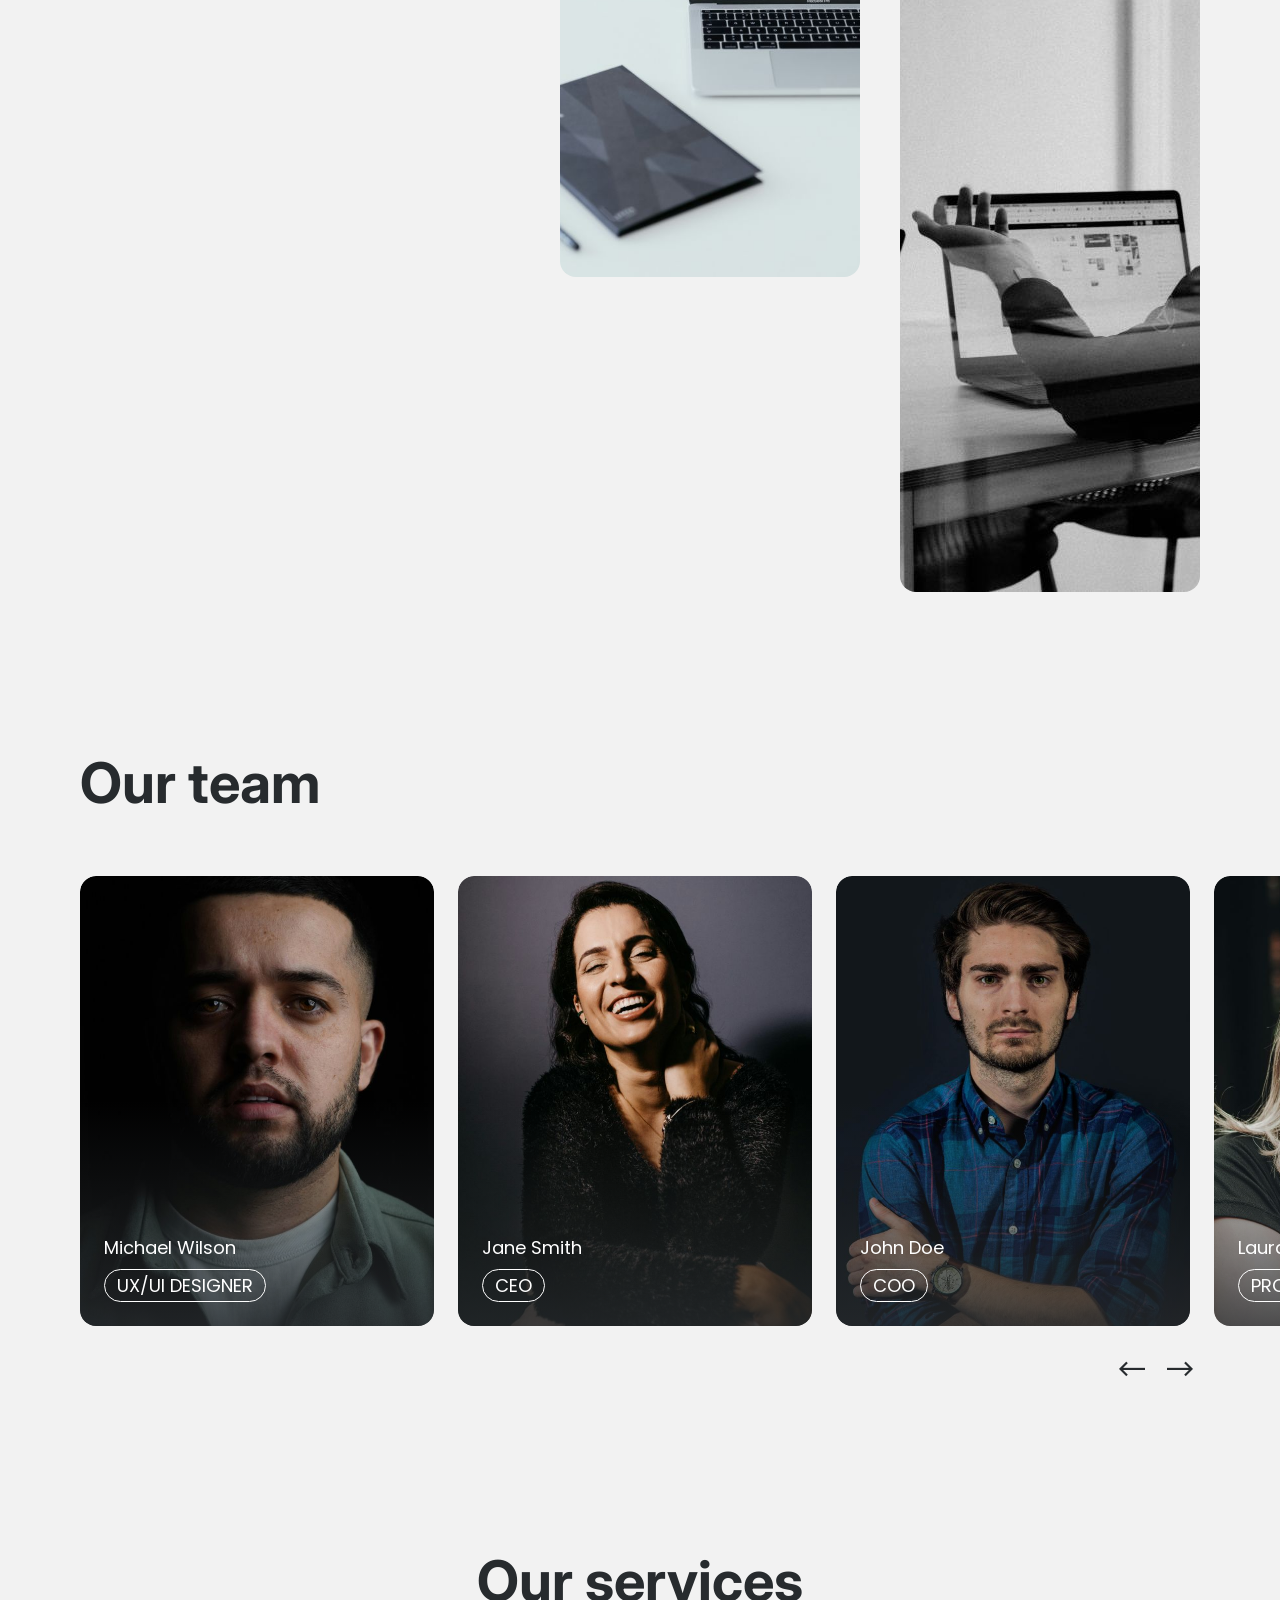
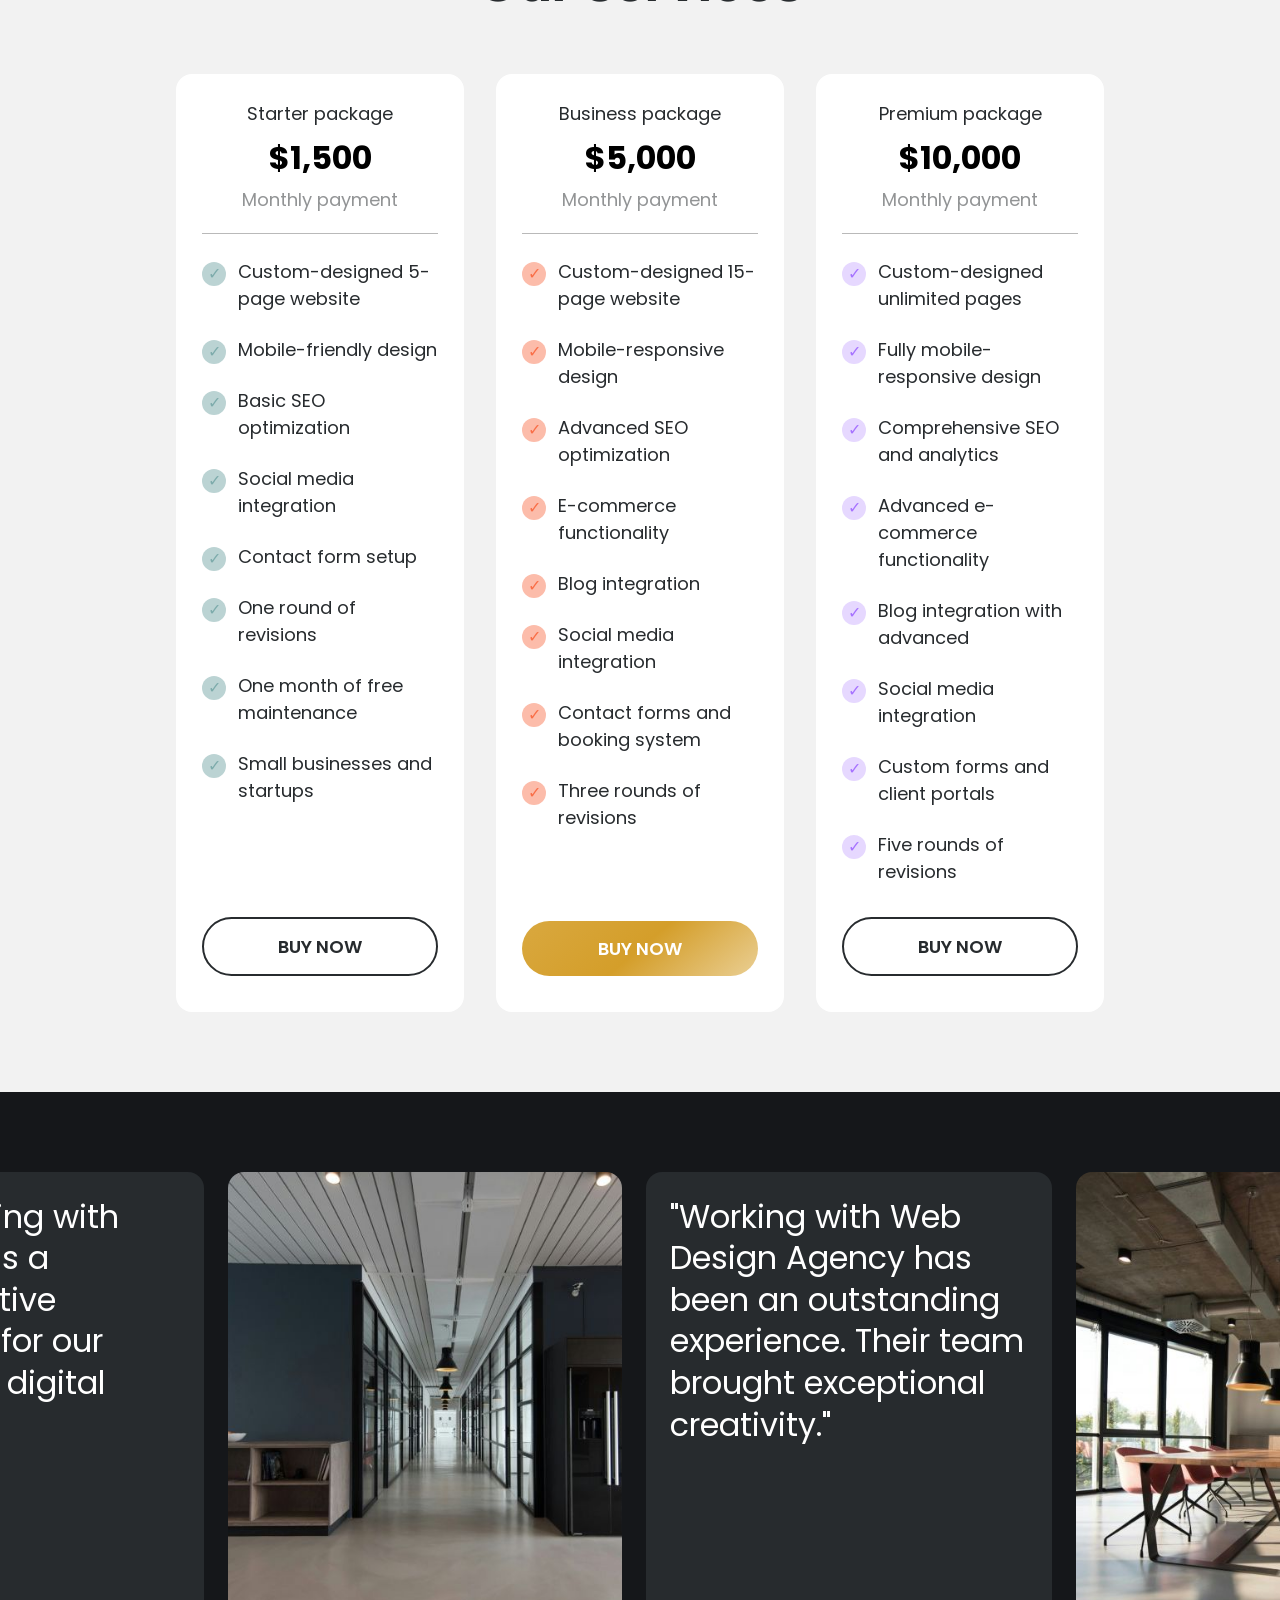
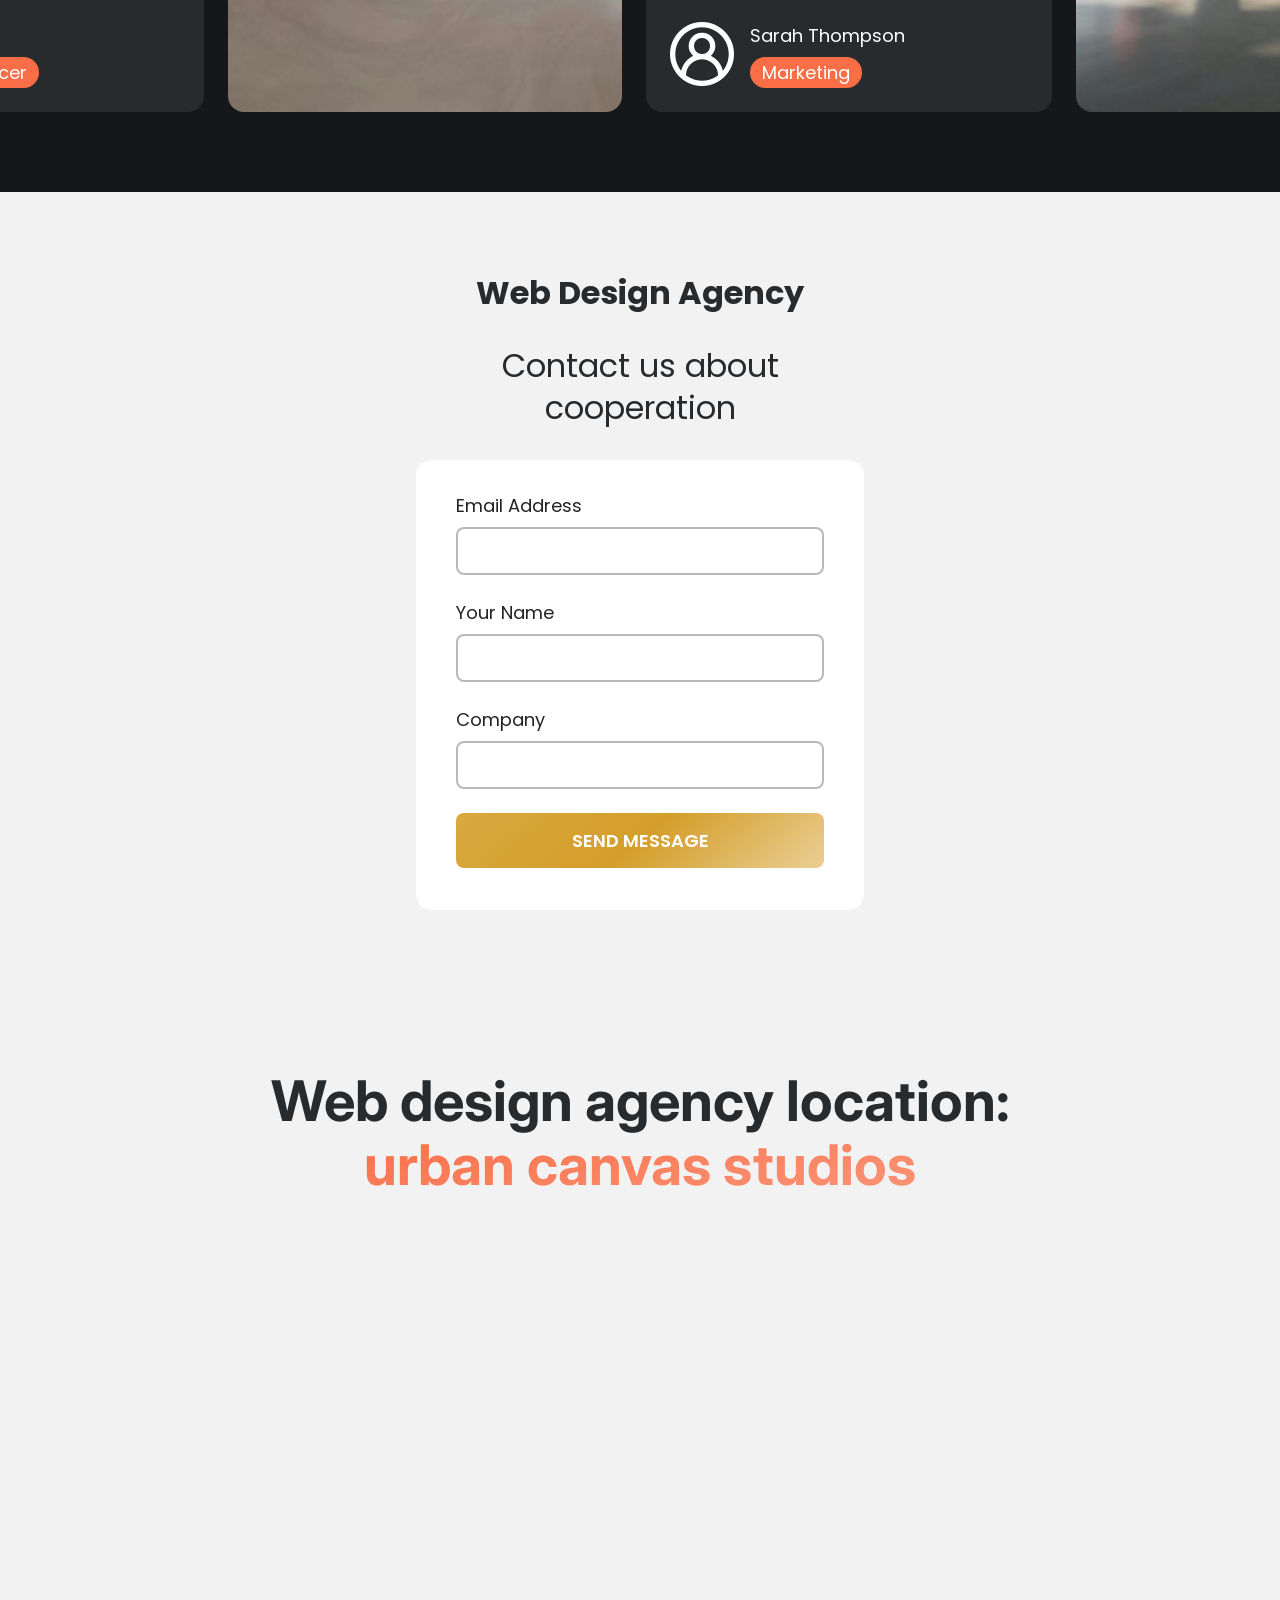
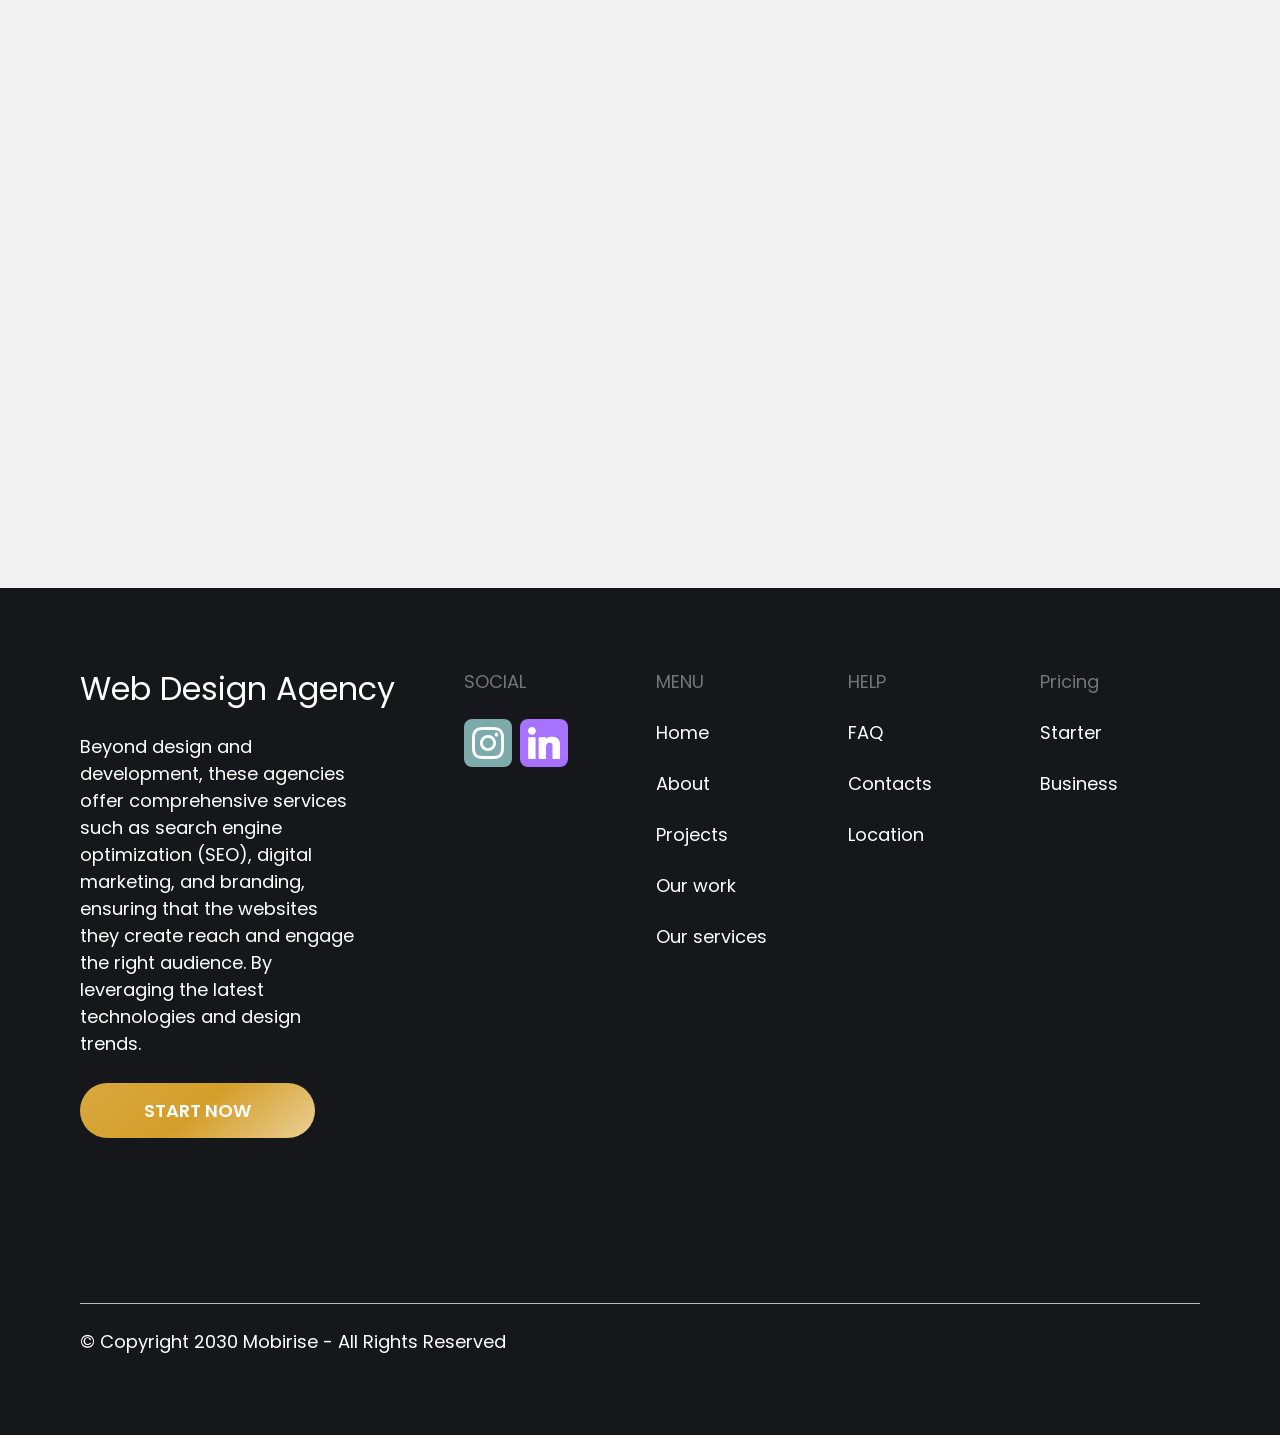
==== commit ff883296: "create github pages" ====
--- a/index.html
+++ b/index.html
@@ -21,7 +21,7 @@
   <noscript><link rel="stylesheet" href="https://fonts.googleapis.com/css?family=Inter:100,200,300,400,500,600,700,800,900,100i,200i,300i,400i,500i,600i,700i,800i,900i&display=swap"></noscript>
   <link rel="preload" href="https://fonts.googleapis.com/css?family=Poppins:100,100i,200,200i,300,300i,400,400i,500,500i,600,600i,700,700i,800,800i,900,900i&display=swap" as="style" onload="this.onload=null;this.rel='stylesheet'">
   <noscript><link rel="stylesheet" href="https://fonts.googleapis.com/css?family=Poppins:100,100i,200,200i,300,300i,400,400i,500,500i,600,600i,700,700i,800,800i,900,900i&display=swap"></noscript>
-  <link rel="preload" as="style" href="assets/mobirise/css/mbr-additional.css?v=5xlT4L"><link rel="stylesheet" href="assets/mobirise/css/mbr-additional.css?v=5xlT4L" type="text/css">
+  <link rel="preload" as="style" href="assets/mobirise/css/mbr-additional.css?v=YECf2H"><link rel="stylesheet" href="assets/mobirise/css/mbr-additional.css?v=YECf2H" type="text/css">
 
   
   
@@ -53,13 +53,13 @@
                     </div>
                 </button>
                 <div class="collapse navbar-collapse" id="navbarSupportedContent">
-                    <ul class="navbar-nav nav-dropdown" data-app-modern-menu="true"><li class="nav-item">
-                            <a class="nav-link link text-primary display-4" href="file:///Users/andreasstefanis/Library/Application%20Support/Mobirise.com/Mobirise/andreas_0040stefanis_002dconsulting_002ede/addons/flexm5/components/index.html">All in One</a>
-                        </li><li class="nav-item"><a class="nav-link link text-primary display-4" href="file:///Users/andreasstefanis/Library/Application%20Support/Mobirise.com/Mobirise/andreas_0040stefanis_002dconsulting_002ede/addons/flexm5/components/index.html">Digital λύσεις</a></li><li class="nav-item"><a class="nav-link link text-primary display-4" href="file:///Users/andreasstefanis/Library/Application%20Support/Mobirise.com/Mobirise/andreas_0040stefanis_002dconsulting_002ede/addons/flexm5/components/index.html">Μηχανή κρατήσεων</a></li><li class="nav-item"><a class="nav-link link text-primary display-4" href="file:///Users/andreasstefanis/Library/Application%20Support/Mobirise.com/Mobirise/andreas_0040stefanis_002dconsulting_002ede/addons/flexm5/components/index.html">Ιστοσελίδες</a></li><li class="nav-item dropdown"><a class="nav-link link text-primary dropdown-toggle display-4" href="file:///Users/andreasstefanis/Library/Application%20Support/Mobirise.com/Mobirise/andreas_0040stefanis_002dconsulting_002ede/addons/flexm5/components/index.html" data-toggle="dropdown-submenu" data-bs-toggle="dropdown" data-bs-auto-close="outside" aria-expanded="false">Προβολή σε αγορές</a><div class="dropdown-menu" aria-labelledby="dropdown-324"><a class="text-primary dropdown-item display-4" href="file:///Users/andreasstefanis/Library/Application%20Support/Mobirise.com/Mobirise/andreas_0040stefanis_002dconsulting_002ede/addons/flexm5/components/index.html">Campings</a><a class="text-primary show dropdown-item display-4" href="file:///Users/andreasstefanis/Library/Application%20Support/Mobirise.com/Mobirise/andreas_0040stefanis_002dconsulting_002ede/addons/flexm5/components/index.html">Padel</a><a class="text-primary show dropdown-item display-4" href="file:///Users/andreasstefanis/Library/Application%20Support/Mobirise.com/Mobirise/andreas_0040stefanis_002dconsulting_002ede/addons/flexm5/components/index.html">secret-deals-hotels</a></div></li>
+                    <ul class="navbar-nav nav-dropdown nav-right" data-app-modern-menu="true"><li class="nav-item">
+                            <a class="nav-link link text-black display-4" href="file:///Users/andreasstefanis/Library/Application%20Support/Mobirise.com/Mobirise/andreas_0040stefanis_002dconsulting_002ede/addons/flexm5/components/index.html">All in One</a>
+                        </li><li class="nav-item"><a class="nav-link link text-black display-4" href="file:///Users/andreasstefanis/Library/Application%20Support/Mobirise.com/Mobirise/andreas_0040stefanis_002dconsulting_002ede/addons/flexm5/components/index.html">Digital λύσεις</a></li><li class="nav-item"><a class="nav-link link text-black display-4" href="file:///Users/andreasstefanis/Library/Application%20Support/Mobirise.com/Mobirise/andreas_0040stefanis_002dconsulting_002ede/addons/flexm5/components/index.html">Μηχανή κρατήσεων</a></li><li class="nav-item"><a class="nav-link link text-black display-4" href="file:///Users/andreasstefanis/Library/Application%20Support/Mobirise.com/Mobirise/andreas_0040stefanis_002dconsulting_002ede/addons/flexm5/components/index.html">Ιστοσελίδες</a></li><li class="nav-item dropdown"><a class="nav-link link dropdown-toggle text-black display-4" href="file:///Users/andreasstefanis/Library/Application%20Support/Mobirise.com/Mobirise/andreas_0040stefanis_002dconsulting_002ede/addons/flexm5/components/index.html" data-toggle="dropdown-submenu" data-bs-toggle="dropdown" data-bs-auto-close="outside" aria-expanded="false">Προβολή σε αγορές</a><div class="dropdown-menu" aria-labelledby="dropdown-324"><a class="dropdown-item text-black display-4" href="file:///Users/andreasstefanis/Library/Application%20Support/Mobirise.com/Mobirise/andreas_0040stefanis_002dconsulting_002ede/addons/flexm5/components/index.html">Campings</a><a class="show dropdown-item text-black display-4" href="file:///Users/andreasstefanis/Library/Application%20Support/Mobirise.com/Mobirise/andreas_0040stefanis_002dconsulting_002ede/addons/flexm5/components/index.html">Padel</a><a class="show dropdown-item text-black display-4" href="file:///Users/andreasstefanis/Library/Application%20Support/Mobirise.com/Mobirise/andreas_0040stefanis_002dconsulting_002ede/addons/flexm5/components/index.html">secret-deals-hotels</a></div></li>
                         
                         
                         <li class="nav-item">
-                            <a class="nav-link link text-primary display-4" href="#pricing01-e">Συνδρομές &amp; Deals</a>
+                            <a class="nav-link link text-black display-4" href="#pricing01-e">Συνδρομές &amp; Deals</a>
                         </li></ul>
                     <div class="icons-menu">
                         <a class="iconfont-wrapper" href="#">
@@ -69,7 +69,7 @@
                         
                         
                     </div>
-                    <div class="navbar-buttons mbr-section-btn"><a class="btn btn-secondary display-4" href="#">ΕΠΙΚΟΙΝΩΝΙΑ</a></div>
+                    
                 </div>
             </div>
         </nav>
@@ -1172,7 +1172,7 @@
                     </h3>
                 </div>
                 <div class="mbr-form form-wrapper" data-form-type="formoid">
-                    <form action="https://mobirise.eu/" method="POST" class="mbr-form form-with-styler" data-form-title="Form Name"><input type="hidden" name="email" data-form-email="true" value="Hz/kNdAhI0EPr2rKnmQCjnzzTYKSiCBrEHm07yJjFcvkMCiknAtDe4EDzsRJRSWTcnxbcjPBBQdor0UB87bVjuA1eyjBHPOk3G6y8oRsIy5Z+vhXc2o7n16M2m1wvoKJ.J7JR13iEPcNvapBNp+DtCu5CrFCvet/U+yuQ9bGn0At+Ge1uV+aHd09KUlTgDrLGTe0QeXTFlavN96vgi4U9isUIXz/YHzxy9mF0mKiFOnz0Y7Zq3L3dRIlCuCJEl7Od">
+                    <form action="https://mobirise.eu/" method="POST" class="mbr-form form-with-styler" data-form-title="Form Name"><input type="hidden" name="email" data-form-email="true" value="qM/00R+JFw2do78/fRtWXr7JQ8UqT6E88hWZlWFP22XQ3QRQ4q+T9m/dwOMhhnMFHSx+r8+caI7Hegfylb/pahz4sN9LMipQWtbpUT7CqDhGjJY+HtAkemA5Hv/BNSn0.PrRT0YmdoeK55EDeb9z7k+nAXse6m3sebfbsau9KwkPoJVOWkOi2AIuCXdJBlB8E2+L9sx6u1xu+nuSVA5bvylaGsLrVHlFZARIIJ4qryqaQVBfvRmnA+HWjiwRv9oIl">
                         <div class="row">
                             <div hidden="hidden" data-form-alert="" class="alert alert-success col-12">Thanks for filling
                                 out the form!</div>
--- a/assets/mobirise/css/mbr-additional.css
+++ b/assets/mobirise/css/mbr-additional.css
@@ -963,7 +963,6 @@
   margin: auto;
   margin-left: 0;
   margin-left: auto;
-  margin-right: 0;
 }
 .cid-ugTWN2y5vU .navbar-nav .nav-item {
   padding: 0 !important;
@@ -3262,7 +3261,6 @@
   margin: auto;
   margin-left: 0;
   margin-left: auto;
-  margin-right: 0;
 }
 .cid-vvcooTs8A8 .navbar-nav .nav-item {
   padding: 0 !important;
--- a/assets/mobirise/css/mbr-additional.css
+++ b/assets/mobirise/css/mbr-additional.css
@@ -963,7 +963,6 @@
   margin: auto;
   margin-left: 0;
   margin-left: auto;
-  margin-right: 0;
 }
 .cid-ugTWN2y5vU .navbar-nav .nav-item {
   padding: 0 !important;
@@ -3262,7 +3261,6 @@
   margin: auto;
   margin-left: 0;
   margin-left: auto;
-  margin-right: 0;
 }
 .cid-vvcooTs8A8 .navbar-nav .nav-item {
   padding: 0 !important;
